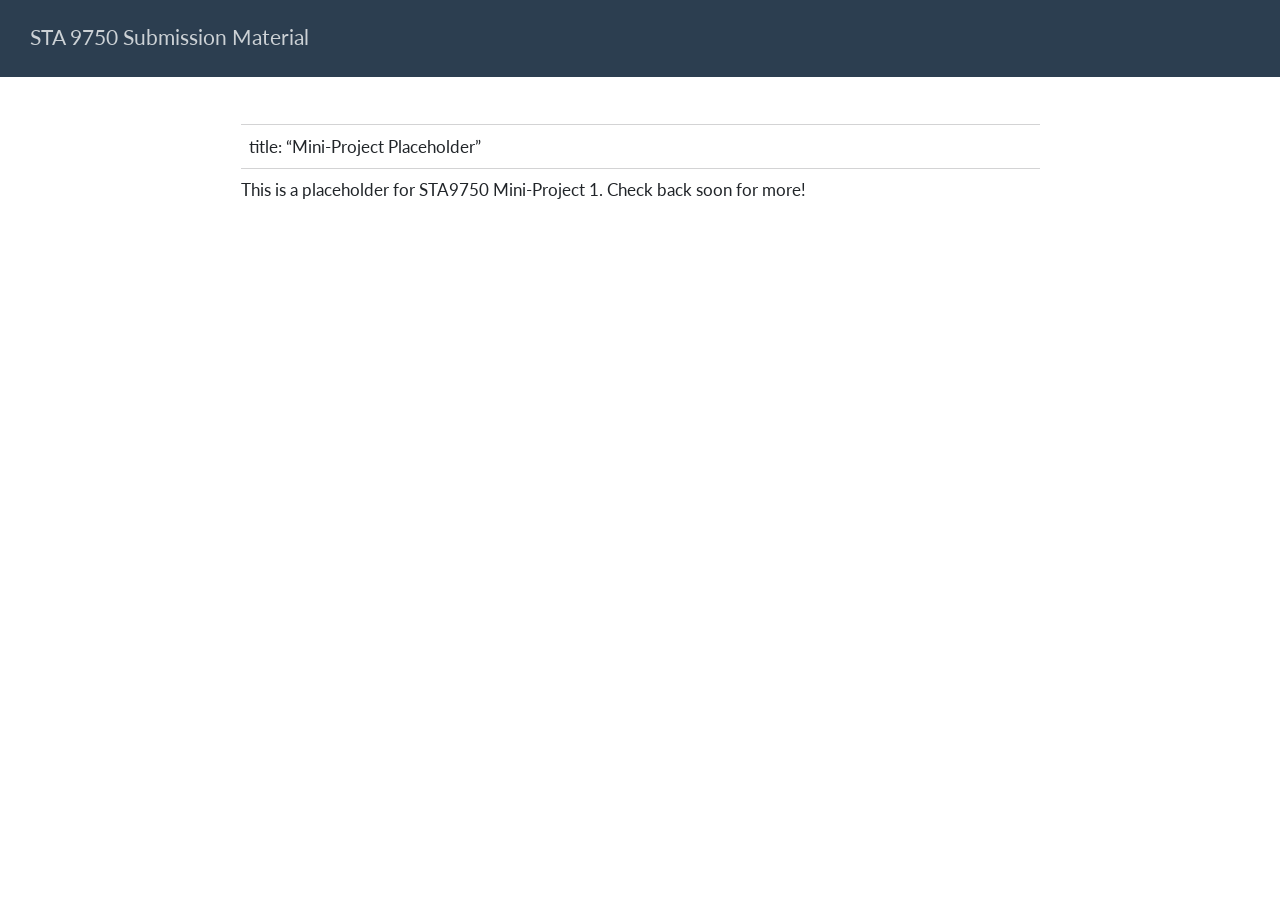
==== docs/mp01.html @ 53740813 "pages" ====
<!DOCTYPE html>
<html xmlns="http://www.w3.org/1999/xhtml" lang="en" xml:lang="en"><head>

<meta charset="utf-8">
<meta name="generator" content="quarto-1.10.18">

<meta name="viewport" content="width=device-width, initial-scale=1.0, user-scalable=yes">


<title>mp01 – STA 9750 Submission Material</title>
<style>
/* Default styles provided by pandoc.
** See https://pandoc.org/MANUAL.html#variables-for-html for config info.
*/
span.smallcaps{font-variant: small-caps;}
div.columns{display: flex; gap: 1.5em;}
div.column{flex: auto;}
@media screen {
div.columns{gap: min(4vw, 1.5em);}
div.column{overflow-x: auto;}
}
div.hanging-indent{margin-left: 1.5em; text-indent: -1.5em;}
ul.task-list{list-style: none;}
ul.task-list li input[type="checkbox"] {
  width: 0.8em;
  margin: 0 0.8em 0.2em -1em; /* quarto-specific, see https://github.com/quarto-dev/quarto-cli/issues/4556 */ 
  vertical-align: middle;
}
</style>


<script src="site_libs/quarto-nav/quarto-nav.js"></script>
<script src="site_libs/quarto-nav/headroom.min.js"></script>
<script src="site_libs/clipboard/clipboard.min.js"></script>
<script src="site_libs/quarto-search/autocomplete.umd.js"></script>
<script src="site_libs/quarto-search/fuse.min.js"></script>
<script src="site_libs/quarto-search/quarto-search.js"></script>
<meta name="quarto:offset" content="./">
<script src="site_libs/quarto-html/quarto.js" type="module"></script>
<script src="site_libs/quarto-html/tabsets/tabsets.js" type="module"></script>
<script src="site_libs/quarto-html/popper.min.js"></script>
<script src="site_libs/quarto-html/tippy.umd.min.js"></script>
<script src="site_libs/quarto-html/anchor.min.js"></script>
<link href="site_libs/quarto-html/tippy.css" rel="stylesheet">
<link href="site_libs/quarto-html/quarto-syntax-highlighting-64a204ab8560d761af7679ceaba22944.css" rel="stylesheet" id="quarto-text-highlighting-styles">
<script src="site_libs/bootstrap/bootstrap.min.js"></script>
<link href="site_libs/bootstrap/bootstrap-icons.css" rel="stylesheet">
<link href="site_libs/bootstrap/bootstrap-27b9f889d6e109d015426ac4f274b7e7.min.css" rel="stylesheet" append-hash="true" id="quarto-bootstrap" data-mode="light">
<script id="quarto-search-options" type="application/json">{
  "location": "navbar",
  "copy-button": false,
  "collapse-after": 3,
  "panel-placement": "end",
  "type": "overlay",
  "limit": 50,
  "keyboard-shortcut": [
    "f",
    "/",
    "s"
  ],
  "show-item-context": false,
  "language": {
    "search-no-results-text": "No results",
    "search-matching-documents-text": "matching documents",
    "search-copy-link-title": "Copy link to search",
    "search-hide-matches-text": "Hide additional matches",
    "search-more-match-text": "more match in this document",
    "search-more-matches-text": "more matches in this document",
    "search-clear-button-title": "Clear",
    "search-text-placeholder": "",
    "search-detached-cancel-button-title": "Cancel",
    "search-submit-button-title": "Submit",
    "search-label": "Search"
  }
}</script>


</head>

<body class="nav-fixed fullcontent quarto-light">

<div id="quarto-search-results"></div>
  <header id="quarto-header" class="headroom fixed-top">
    <nav class="navbar navbar-expand-lg " data-bs-theme="dark">
      <div class="navbar-container container-fluid">
      <div class="navbar-brand-container mx-auto">
    <a class="navbar-brand" href="./index.html">
    <span class="navbar-title">STA 9750 Submission Material</span>
    </a>
  </div>
        <div class="quarto-navbar-tools tools-end">
</div>
      </div> <!-- /container-fluid -->
    </nav>
</header>
<!-- content -->
<div id="quarto-content" class="quarto-container page-columns page-rows-contents page-layout-article page-navbar">
<!-- sidebar -->
<!-- margin-sidebar -->
    
<!-- main -->
<main class="content" id="quarto-document-content"><header id="title-block-header" class="quarto-title-block"></header>




<table class="caption-top table">
<tbody>
<tr class="odd">
<td>title: “Mini-Project Placeholder”</td>
</tr>
</tbody>
</table>
<p>This is a placeholder for STA9750 Mini-Project 1. Check back soon for more!</p>



</main> <!-- /main -->
<script id="quarto-html-after-body" type="application/javascript">
  window.document.addEventListener("DOMContentLoaded", function (event) {
    const icon = "";
    const anchorJS = new window.AnchorJS();
    anchorJS.options = {
      placement: 'right',
      icon: icon
    };
    anchorJS.add('.anchored');
    const isCodeAnnotation = (el) => {
      for (const clz of el.classList) {
        if (clz.startsWith('code-annotation-')) {                     
          return true;
        }
      }
      return false;
    }
    const onCopySuccess = function(e) {
      // button target
      const button = e.trigger;
      // don't keep focus
      button.blur();
      // flash "checked"
      button.classList.add('code-copy-button-checked');
      var currentTitle = button.getAttribute("title");
      button.setAttribute("title", "Copied!");
      let tooltip;
      if (window.bootstrap) {
        button.setAttribute("data-bs-toggle", "tooltip");
        button.setAttribute("data-bs-placement", "left");
        button.setAttribute("data-bs-title", "Copied!");
        tooltip = new bootstrap.Tooltip(button, 
          { trigger: "manual", 
            customClass: "code-copy-button-tooltip",
            offset: [0, -8]});
        tooltip.show();    
      }
      setTimeout(function() {
        if (tooltip) {
          tooltip.hide();
          button.removeAttribute("data-bs-title");
          button.removeAttribute("data-bs-toggle");
          button.removeAttribute("data-bs-placement");
        }
        button.setAttribute("title", currentTitle);
        button.classList.remove('code-copy-button-checked');
      }, 1000);
      // clear code selection
      e.clearSelection();
    }
    const getTextToCopy = function(trigger) {
      const outerScaffold = trigger.parentElement.cloneNode(true);
      const codeEl = outerScaffold.querySelector('code');
      for (const childEl of codeEl.children) {
        if (isCodeAnnotation(childEl)) {
          childEl.remove();
        }
      }
      return codeEl.innerText;
    }
    const clipboard = new window.ClipboardJS('.code-copy-button:not([data-in-quarto-modal])', {
      text: getTextToCopy
    });
    clipboard.on('success', onCopySuccess);
    if (window.document.getElementById('quarto-embedded-source-code-modal')) {
      const clipboardModal = new window.ClipboardJS('.code-copy-button[data-in-quarto-modal]', {
        text: getTextToCopy,
        container: window.document.getElementById('quarto-embedded-source-code-modal')
      });
      clipboardModal.on('success', onCopySuccess);
    }
      var localhostRegex = new RegExp(/^(?:http|https):\/\/localhost\:?[0-9]*\//);
      var mailtoRegex = new RegExp(/^mailto:/);
        var filterRegex = new RegExp("https:\/\/Yilmaznaim\.github\.io\/STA9750-2026-FALL\/");
      var isInternal = (href) => {
          return filterRegex.test(href) || localhostRegex.test(href) || mailtoRegex.test(href);
      }
      // Inspect non-navigation links and adorn them if external
     var links = window.document.querySelectorAll('a[href]:not(.nav-link):not(.navbar-brand):not(.toc-action):not(.sidebar-link):not(.sidebar-item-toggle):not(.pagination-link):not(.no-external):not([aria-hidden]):not(.dropdown-item):not(.quarto-navigation-tool):not(.about-link)');
      for (var i=0; i<links.length; i++) {
        const link = links[i];
        if (!isInternal(link.href)) {
          // undo the damage that might have been done by quarto-nav.js in the case of
          // links that we want to consider external
          if (link.dataset.originalHref !== undefined) {
            link.href = link.dataset.originalHref;
          }
        }
      }
    function tippyHover(el, contentFn, onTriggerFn, onUntriggerFn) {
      const config = {
        allowHTML: true,
        maxWidth: 500,
        delay: 100,
        arrow: false,
        appendTo: function(el) {
            return el.parentElement;
        },
        interactive: true,
        interactiveBorder: 10,
        theme: 'quarto',
        placement: 'bottom-start',
      };
      if (contentFn) {
        config.content = contentFn;
      }
      if (onTriggerFn) {
        config.onTrigger = onTriggerFn;
      }
      if (onUntriggerFn) {
        config.onUntrigger = onUntriggerFn;
      }
      window.tippy(el, config); 
    }
    const noterefs = window.document.querySelectorAll('a[role="doc-noteref"]');
    for (var i=0; i<noterefs.length; i++) {
      const ref = noterefs[i];
      tippyHover(ref, function() {
        // use id or data attribute instead here
        let href = ref.getAttribute('data-footnote-href') || ref.getAttribute('href');
        try { href = new URL(href).hash; } catch {}
        const id = href.replace(/^#\/?/, "");
        const note = window.document.getElementById(id);
        if (note) {
          return note.innerHTML;
        } else {
          return "";
        }
      });
    }
    const xrefs = window.document.querySelectorAll('a.quarto-xref');
    const processXRef = (id, note) => {
      // Strip column container classes
      const stripColumnClz = (el) => {
        el.classList.remove("page-full", "page-columns");
        if (el.children) {
          for (const child of el.children) {
            stripColumnClz(child);
          }
        }
      }
      stripColumnClz(note)
      if (id === null || id.startsWith('sec-')) {
        // Special case sections, only their first couple elements
        const container = document.createElement("div");
        if (note.children && note.children.length > 2) {
          container.appendChild(note.children[0].cloneNode(true));
          for (let i = 1; i < note.children.length; i++) {
            const child = note.children[i];
            if (child.tagName === "P" && child.innerText === "") {
              continue;
            } else {
              container.appendChild(child.cloneNode(true));
              break;
            }
          }
          if (window.Quarto?.typesetMath) {
            window.Quarto.typesetMath(container);
          }
          return container.innerHTML
        } else {
          if (window.Quarto?.typesetMath) {
            window.Quarto.typesetMath(note);
          }
          return note.innerHTML;
        }
      } else {
        // Remove any anchor links if they are present
        const anchorLink = note.querySelector('a.anchorjs-link');
        if (anchorLink) {
          anchorLink.remove();
        }
        if (window.Quarto?.typesetMath) {
          window.Quarto.typesetMath(note);
        }
        if (note.classList.contains("callout")) {
          return note.outerHTML;
        } else {
          return note.innerHTML;
        }
      }
    }
    for (var i=0; i<xrefs.length; i++) {
      const xref = xrefs[i];
      tippyHover(xref, undefined, function(instance) {
        instance.disable();
        let url = xref.getAttribute('href');
        let hash = undefined; 
        if (url.startsWith('#')) {
          hash = url;
        } else {
          try { hash = new URL(url).hash; } catch {}
        }
        if (hash) {
          const id = hash.replace(/^#\/?/, "");
          const note = window.document.getElementById(id);
          if (note !== null) {
            try {
              const html = processXRef(id, note.cloneNode(true));
              instance.setContent(html);
            } finally {
              instance.enable();
              instance.show();
            }
          } else {
            // See if we can fetch this
            fetch(url.split('#')[0])
            .then(res => res.text())
            .then(html => {
              const parser = new DOMParser();
              const htmlDoc = parser.parseFromString(html, "text/html");
              const note = htmlDoc.getElementById(id);
              if (note !== null) {
                const html = processXRef(id, note);
                instance.setContent(html);
              } 
            }).finally(() => {
              instance.enable();
              instance.show();
            });
          }
        } else {
          // See if we can fetch a full url (with no hash to target)
          // This is a special case and we should probably do some content thinning / targeting
          fetch(url)
          .then(res => res.text())
          .then(html => {
            const parser = new DOMParser();
            const htmlDoc = parser.parseFromString(html, "text/html");
            const note = htmlDoc.querySelector('main.content');
            if (note !== null) {
              // This should only happen for chapter cross references
              // (since there is no id in the URL)
              // remove the first header
              if (note.children.length > 0 && note.children[0].tagName === "HEADER") {
                note.children[0].remove();
              }
              const html = processXRef(null, note);
              instance.setContent(html);
            } 
          }).finally(() => {
            instance.enable();
            instance.show();
          });
        }
      }, function(instance) {
      });
    }
        let selectedAnnoteEl;
        const selectorForAnnotation = ( cell, annotation) => {
          let cellAttr = 'data-code-cell="' + cell + '"';
          let lineAttr = 'data-code-annotation="' +  annotation + '"';
          const selector = 'span[' + cellAttr + '][' + lineAttr + ']';
          return selector;
        }
        const selectCodeLines = (annoteEl) => {
          const doc = window.document;
          const targetCell = annoteEl.getAttribute("data-target-cell");
          const targetAnnotation = annoteEl.getAttribute("data-target-annotation");
          const annoteSpan = window.document.querySelector(selectorForAnnotation(targetCell, targetAnnotation));
          const lines = annoteSpan.getAttribute("data-code-lines").split(",");
          const lineIds = lines.map((line) => {
            return targetCell + "-" + line;
          })
          let top = null;
          let height = null;
          let parent = null;
          if (lineIds.length > 0) {
              //compute the position of the single el (top and bottom and make a div)
              const el = window.document.getElementById(lineIds[0]);
              top = el.offsetTop;
              height = el.offsetHeight;
              parent = el.parentElement.parentElement;
            if (lineIds.length > 1) {
              const lastEl = window.document.getElementById(lineIds[lineIds.length - 1]);
              const bottom = lastEl.offsetTop + lastEl.offsetHeight;
              height = bottom - top;
            }
            if (top !== null && height !== null && parent !== null) {
              // cook up a div (if necessary) and position it 
              let div = window.document.getElementById("code-annotation-line-highlight");
              if (div === null) {
                div = window.document.createElement("div");
                div.setAttribute("id", "code-annotation-line-highlight");
                div.style.position = 'absolute';
                parent.appendChild(div);
              }
              div.style.top = top - 2 + "px";
              div.style.height = height + 4 + "px";
              div.style.left = 0;
              let gutterDiv = window.document.getElementById("code-annotation-line-highlight-gutter");
              if (gutterDiv === null) {
                gutterDiv = window.document.createElement("div");
                gutterDiv.setAttribute("id", "code-annotation-line-highlight-gutter");
                gutterDiv.style.position = 'absolute';
                const codeCell = window.document.getElementById(targetCell);
                const gutter = codeCell.querySelector('.code-annotation-gutter');
                gutter.appendChild(gutterDiv);
              }
              gutterDiv.style.top = top - 2 + "px";
              gutterDiv.style.height = height + 4 + "px";
            }
            selectedAnnoteEl = annoteEl;
          }
        };
        const unselectCodeLines = () => {
          const elementsIds = ["code-annotation-line-highlight", "code-annotation-line-highlight-gutter"];
          elementsIds.forEach((elId) => {
            const div = window.document.getElementById(elId);
            if (div) {
              div.remove();
            }
          });
          selectedAnnoteEl = undefined;
        };
          // Handle positioning of the toggle
      window.addEventListener(
        "resize",
        throttle(() => {
          elRect = undefined;
          if (selectedAnnoteEl) {
            selectCodeLines(selectedAnnoteEl);
          }
        }, 10)
      );
      function throttle(fn, ms) {
      let throttle = false;
      let timer;
        return (...args) => {
          if(!throttle) { // first call gets through
              fn.apply(this, args);
              throttle = true;
          } else { // all the others get throttled
              if(timer) clearTimeout(timer); // cancel #2
              timer = setTimeout(() => {
                fn.apply(this, args);
                timer = throttle = false;
              }, ms);
          }
        };
      }
        // Attach click handler to the DT
        const annoteDls = window.document.querySelectorAll('dt[data-target-cell]');
        for (const annoteDlNode of annoteDls) {
          annoteDlNode.addEventListener('click', (event) => {
            const clickedEl = event.target;
            if (clickedEl !== selectedAnnoteEl) {
              unselectCodeLines();
              const activeEl = window.document.querySelector('dt[data-target-cell].code-annotation-active');
              if (activeEl) {
                activeEl.classList.remove('code-annotation-active');
              }
              selectCodeLines(clickedEl);
              clickedEl.classList.add('code-annotation-active');
            } else {
              // Unselect the line
              unselectCodeLines();
              clickedEl.classList.remove('code-annotation-active');
            }
          });
        }
    const findCites = (el) => {
      const parentEl = el.parentElement;
      if (parentEl) {
        const cites = parentEl.dataset.cites;
        if (cites) {
          return {
            el,
            cites: cites.split(' ')
          };
        } else {
          return findCites(el.parentElement)
        }
      } else {
        return undefined;
      }
    };
    var bibliorefs = window.document.querySelectorAll('a[role="doc-biblioref"]');
    for (var i=0; i<bibliorefs.length; i++) {
      const ref = bibliorefs[i];
      const citeInfo = findCites(ref);
      if (citeInfo) {
        tippyHover(citeInfo.el, function() {
          var popup = window.document.createElement('div');
          citeInfo.cites.forEach(function(cite) {
            var citeDiv = window.document.createElement('div');
            citeDiv.classList.add('hanging-indent');
            citeDiv.classList.add('csl-entry');
            var biblioDiv = window.document.getElementById('ref-' + cite);
            if (biblioDiv) {
              citeDiv.innerHTML = biblioDiv.innerHTML;
            }
            popup.appendChild(citeDiv);
          });
          return popup.innerHTML;
        });
      }
    }
  });
  </script>
</div> <!-- /content -->




</body></html>
---- docs/site_libs/quarto-html/tippy.css ----
.tippy-box[data-animation=fade][data-state=hidden]{opacity:0}[data-tippy-root]{max-width:calc(100vw - 10px)}.tippy-box{position:relative;background-color:#333;color:#fff;border-radius:4px;font-size:14px;line-height:1.4;white-space:normal;outline:0;transition-property:transform,visibility,opacity}.tippy-box[data-placement^=top]>.tippy-arrow{bottom:0}.tippy-box[data-placement^=top]>.tippy-arrow:before{bottom:-7px;left:0;border-width:8px 8px 0;border-top-color:initial;transform-origin:center top}.tippy-box[data-placement^=bottom]>.tippy-arrow{top:0}.tippy-box[data-placement^=bottom]>.tippy-arrow:before{top:-7px;left:0;border-width:0 8px 8px;border-bottom-color:initial;transform-origin:center bottom}.tippy-box[data-placement^=left]>.tippy-arrow{right:0}.tippy-box[data-placement^=left]>.tippy-arrow:before{border-width:8px 0 8px 8px;border-left-color:initial;right:-7px;transform-origin:center left}.tippy-box[data-placement^=right]>.tippy-arrow{left:0}.tippy-box[data-placement^=right]>.tippy-arrow:before{left:-7px;border-width:8px 8px 8px 0;border-right-color:initial;transform-origin:center right}.tippy-box[data-inertia][data-state=visible]{transition-timing-function:cubic-bezier(.54,1.5,.38,1.11)}.tippy-arrow{width:16px;height:16px;color:#333}.tippy-arrow:before{content:"";position:absolute;border-color:transparent;border-style:solid}.tippy-content{position:relative;padding:5px 9px;z-index:1}
---- docs/site_libs/quarto-html/quarto-syntax-highlighting-64a204ab8560d761af7679ceaba22944.css ----
/* quarto syntax highlight colors */
:root {
  --quarto-hl-ot-color: #003B4F;
  --quarto-hl-at-color: #657422;
  --quarto-hl-ss-color: #20794D;
  --quarto-hl-an-color: #5E5E5E;
  --quarto-hl-fu-color: #4758AB;
  --quarto-hl-st-color: #20794D;
  --quarto-hl-cf-color: #003B4F;
  --quarto-hl-op-color: #5E5E5E;
  --quarto-hl-er-color: #AD0000;
  --quarto-hl-bn-color: #AD0000;
  --quarto-hl-al-color: #AD0000;
  --quarto-hl-va-color: #111111;
  --quarto-hl-bu-color: inherit;
  --quarto-hl-ex-color: inherit;
  --quarto-hl-pp-color: #AD0000;
  --quarto-hl-in-color: #5E5E5E;
  --quarto-hl-vs-color: #20794D;
  --quarto-hl-wa-color: #5E5E5E;
  --quarto-hl-do-color: #5E5E5E;
  --quarto-hl-im-color: #00769E;
  --quarto-hl-ch-color: #20794D;
  --quarto-hl-dt-color: #AD0000;
  --quarto-hl-fl-color: #AD0000;
  --quarto-hl-co-color: #5E5E5E;
  --quarto-hl-cv-color: #5E5E5E;
  --quarto-hl-cn-color: #8f5902;
  --quarto-hl-sc-color: #5E5E5E;
  --quarto-hl-dv-color: #AD0000;
  --quarto-hl-kw-color: #003B4F;
}

/* other quarto variables */
:root {
  --quarto-font-monospace: SFMono-Regular, Menlo, Monaco, Consolas, "Liberation Mono", "Courier New", monospace;
}

/* syntax highlight based on Pandoc's rules */
pre > code.sourceCode > span {
  color: #003B4F;
}

code.sourceCode > span {
  color: #003B4F;
}

div.sourceCode,
div.sourceCode pre.sourceCode {
  color: #003B4F;
}

/* Normal */
code span {
  color: #003B4F;
}

/* Alert */
code span.al {
  color: #AD0000;
  font-style: inherit;
}

/* Annotation */
code span.an {
  color: #5E5E5E;
  font-style: inherit;
}

/* Attribute */
code span.at {
  color: #657422;
  font-style: inherit;
}

/* BaseN */
code span.bn {
  color: #AD0000;
  font-style: inherit;
}

/* BuiltIn */
code span.bu {
  font-style: inherit;
}

/* ControlFlow */
code span.cf {
  color: #003B4F;
  font-weight: bold;
  font-style: inherit;
}

/* Char */
code span.ch {
  color: #20794D;
  font-style: inherit;
}

/* Constant */
code span.cn {
  color: #8f5902;
  font-style: inherit;
}

/* Comment */
code span.co {
  color: #5E5E5E;
  font-style: inherit;
}

/* CommentVar */
code span.cv {
  color: #5E5E5E;
  font-style: italic;
}

/* Documentation */
code span.do {
  color: #5E5E5E;
  font-style: italic;
}

/* DataType */
code span.dt {
  color: #AD0000;
  font-style: inherit;
}

/* DecVal */
code span.dv {
  color: #AD0000;
  font-style: inherit;
}

/* Error */
code span.er {
  color: #AD0000;
  font-style: inherit;
}

/* Extension */
code span.ex {
  font-style: inherit;
}

/* Float */
code span.fl {
  color: #AD0000;
  font-style: inherit;
}

/* Function */
code span.fu {
  color: #4758AB;
  font-style: inherit;
}

/* Import */
code span.im {
  color: #00769E;
  font-style: inherit;
}

/* Information */
code span.in {
  color: #5E5E5E;
  font-style: inherit;
}

/* Keyword */
code span.kw {
  color: #003B4F;
  font-weight: bold;
  font-style: inherit;
}

/* Operator */
code span.op {
  color: #5E5E5E;
  font-style: inherit;
}

/* Other */
code span.ot {
  color: #003B4F;
  font-style: inherit;
}

/* Preprocessor */
code span.pp {
  color: #AD0000;
  font-style: inherit;
}

/* SpecialChar */
code span.sc {
  color: #5E5E5E;
  font-style: inherit;
}

/* SpecialString */
code span.ss {
  color: #20794D;
  font-style: inherit;
}

/* String */
code span.st {
  color: #20794D;
  font-style: inherit;
}

/* Variable */
code span.va {
  color: #111111;
  font-style: inherit;
}

/* VerbatimString */
code span.vs {
  color: #20794D;
  font-style: inherit;
}

/* Warning */
code span.wa {
  color: #5E5E5E;
  font-style: italic;
}

.prevent-inlining {
  content: "</";
}

/*# sourceMappingURL=9d8d5bb603a83b8298b89080a598c93b.css.map */
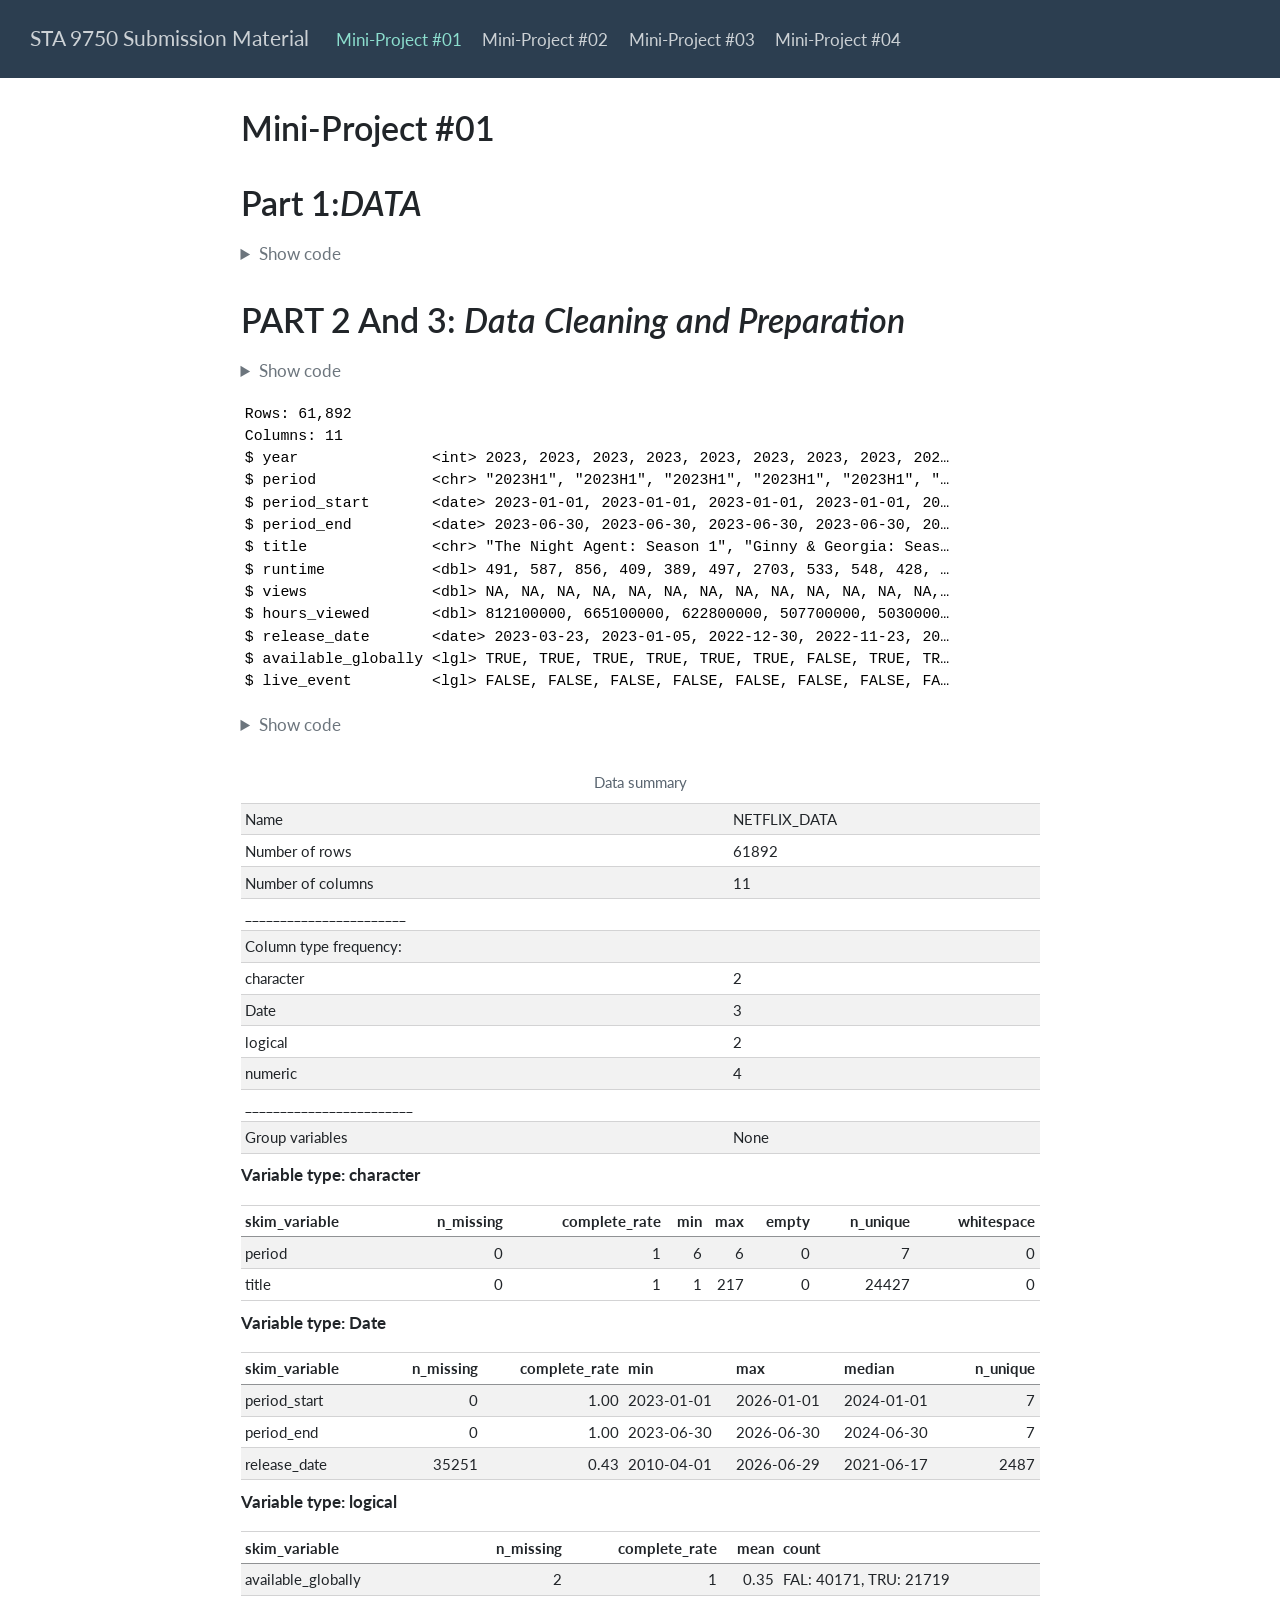
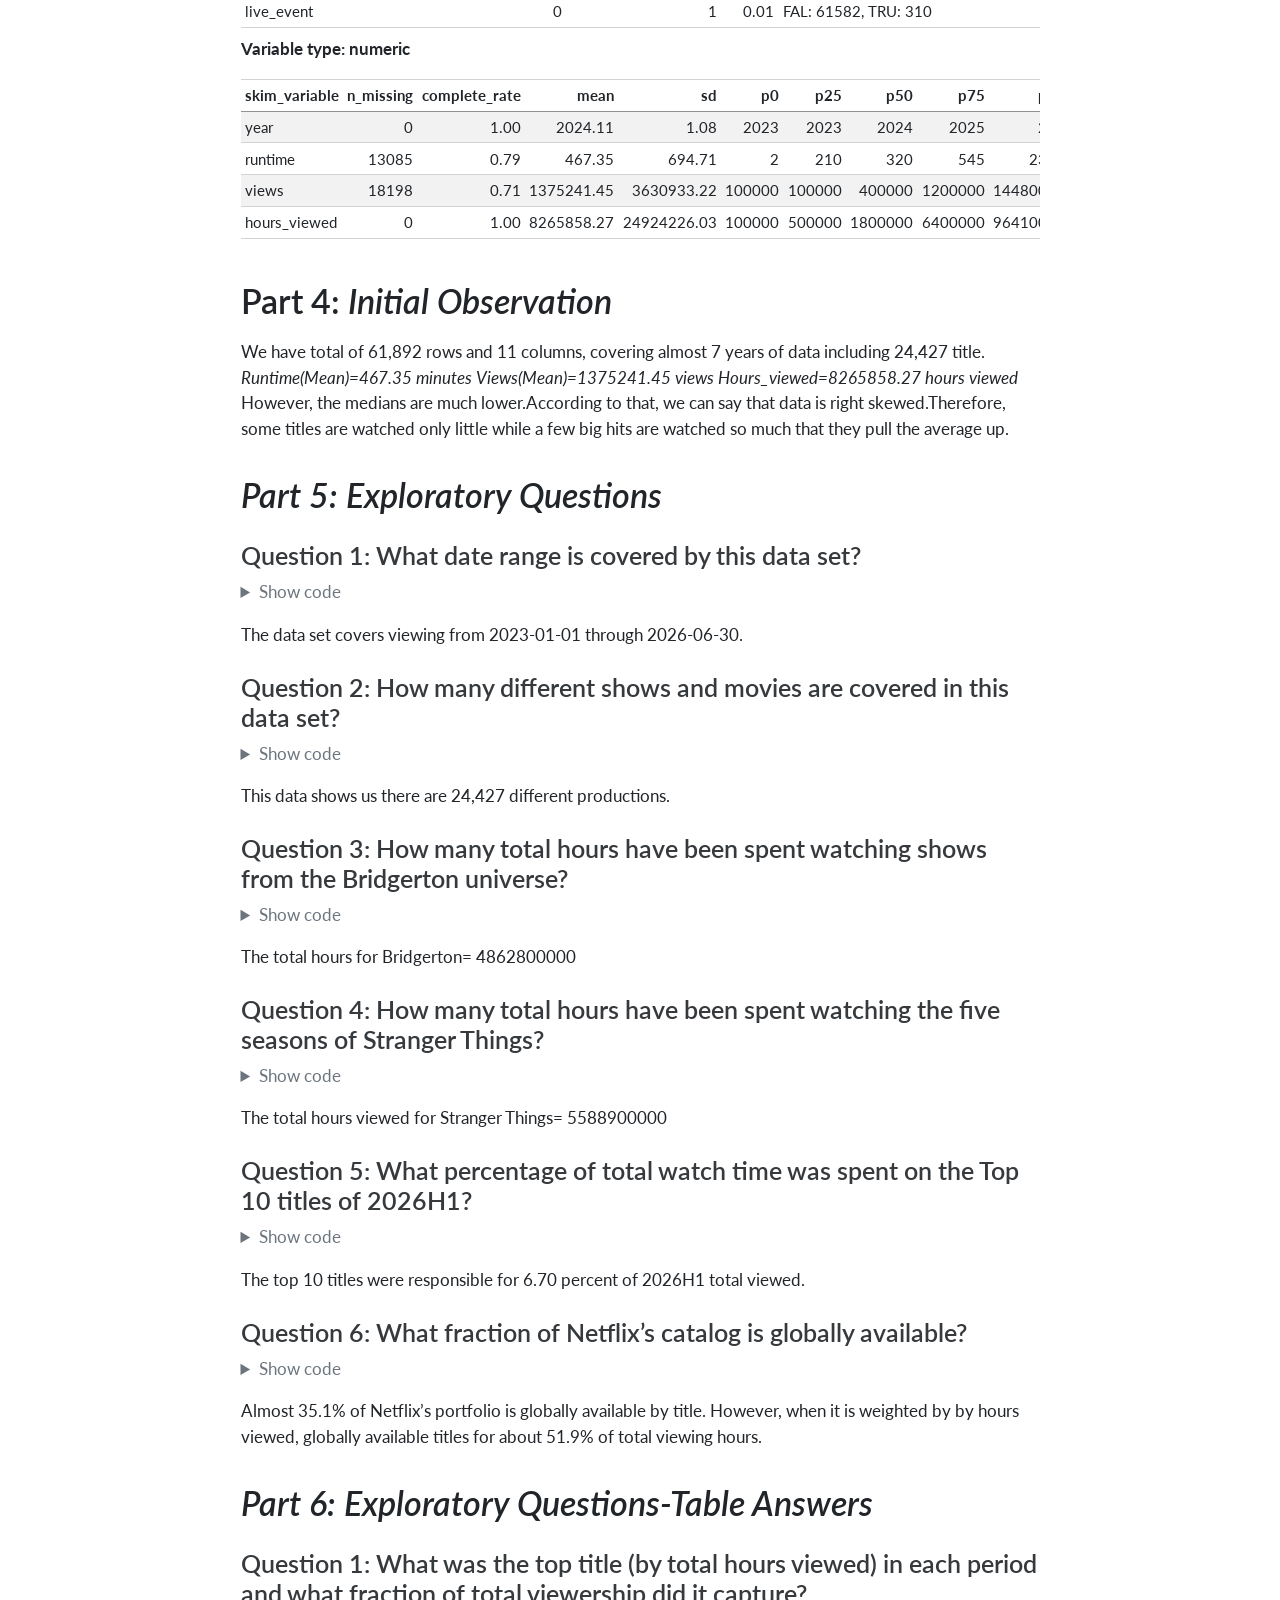
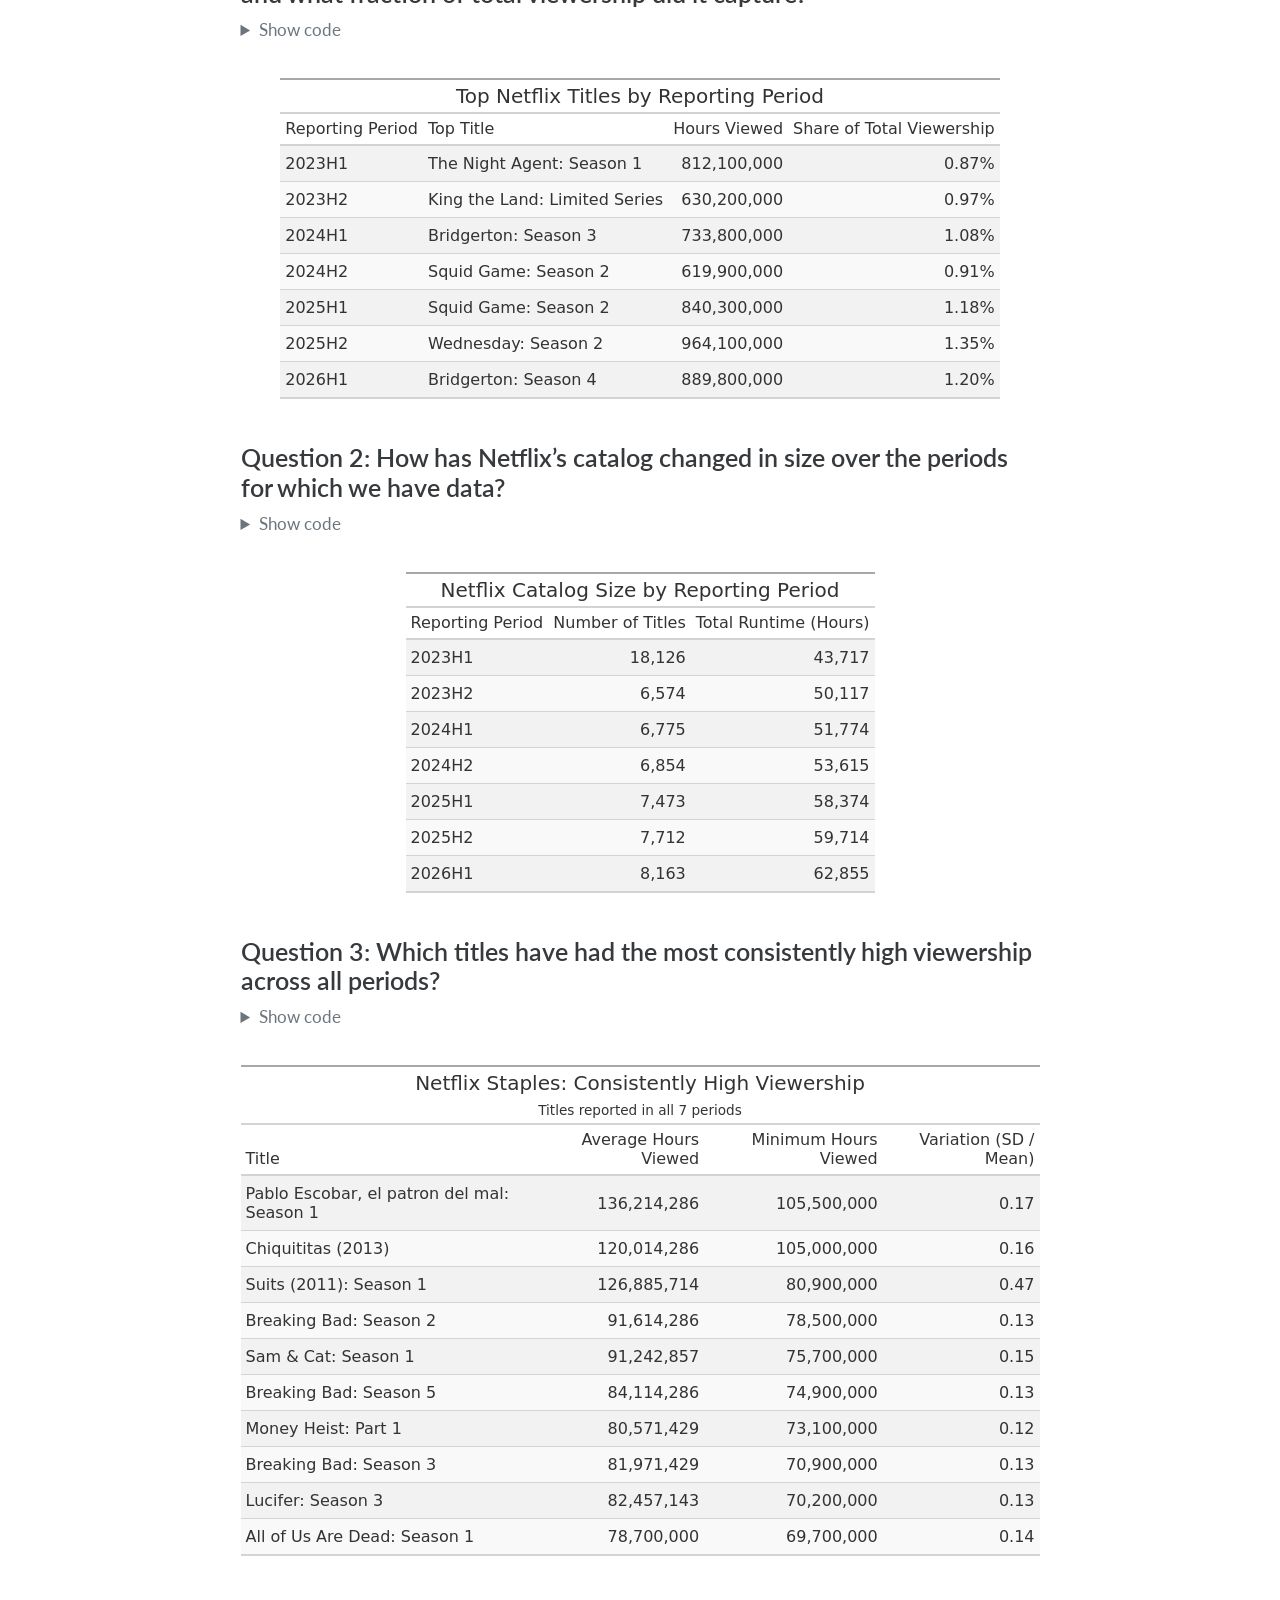
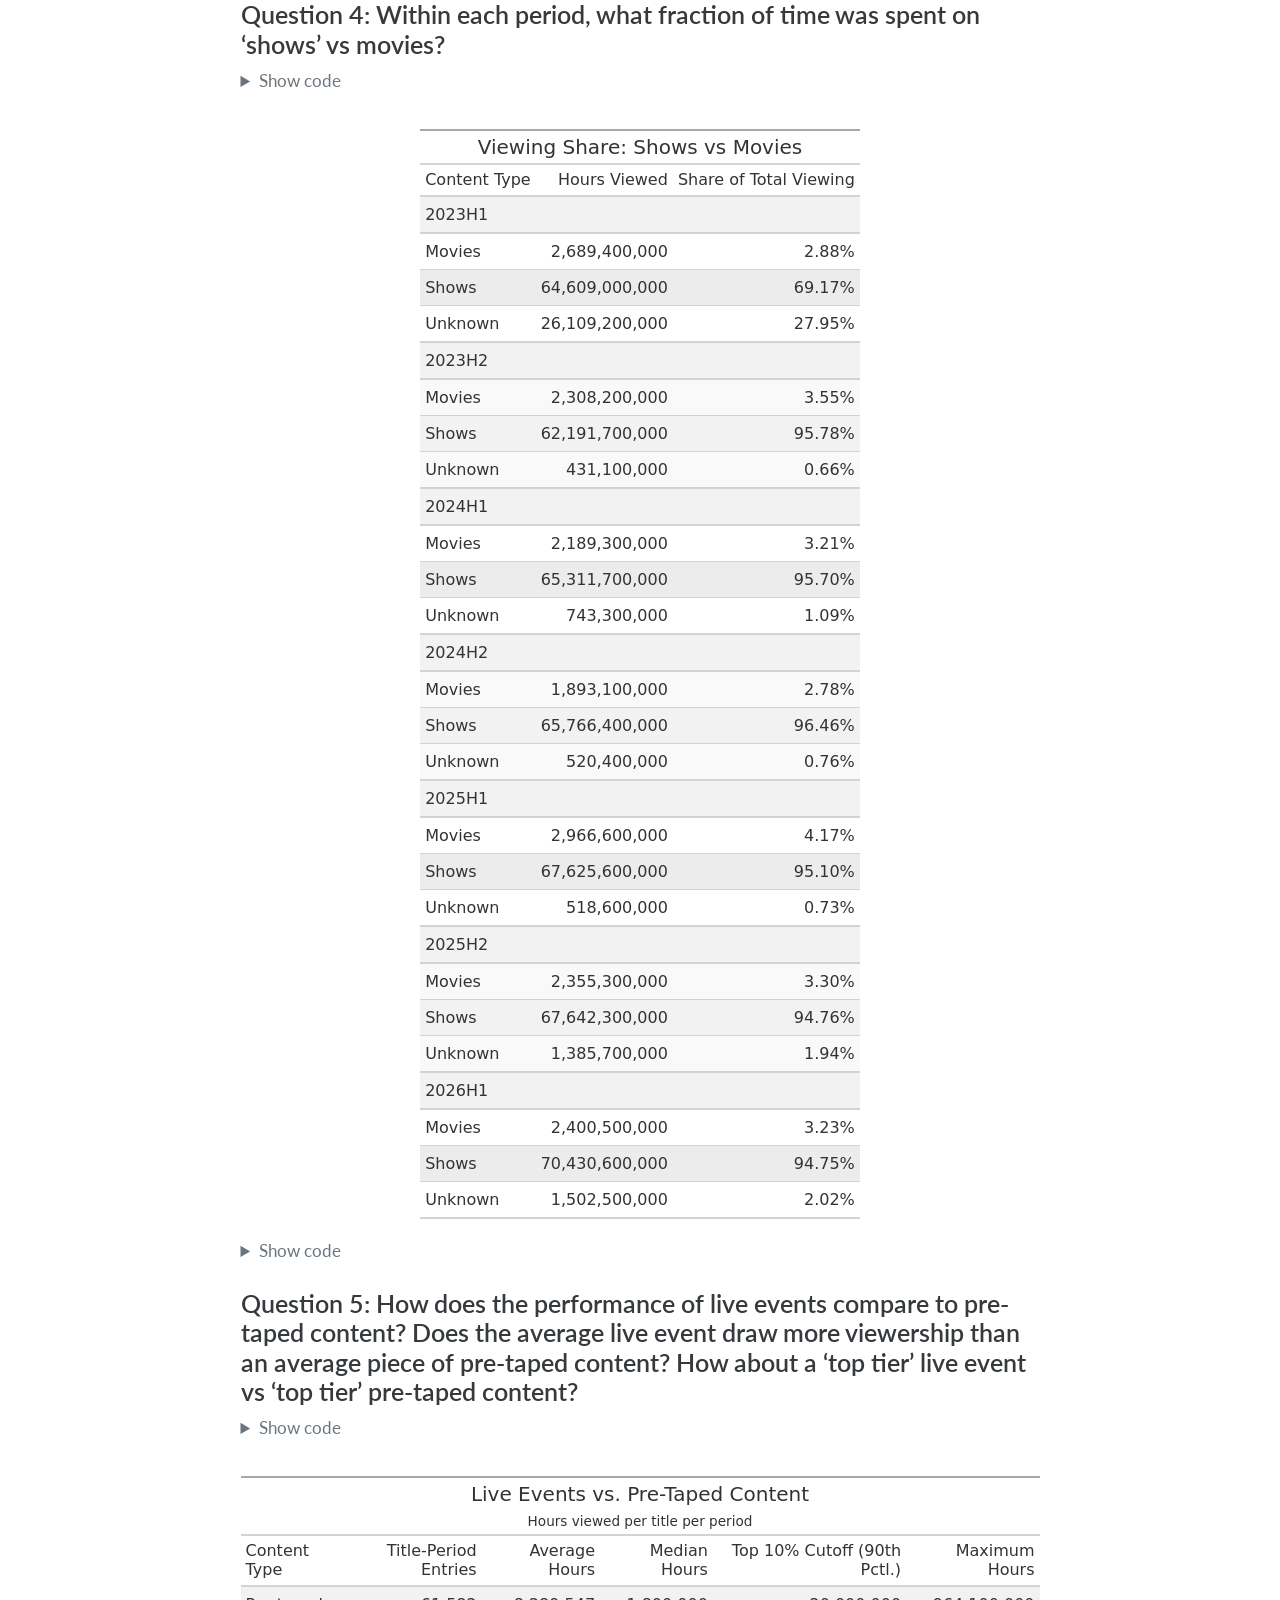
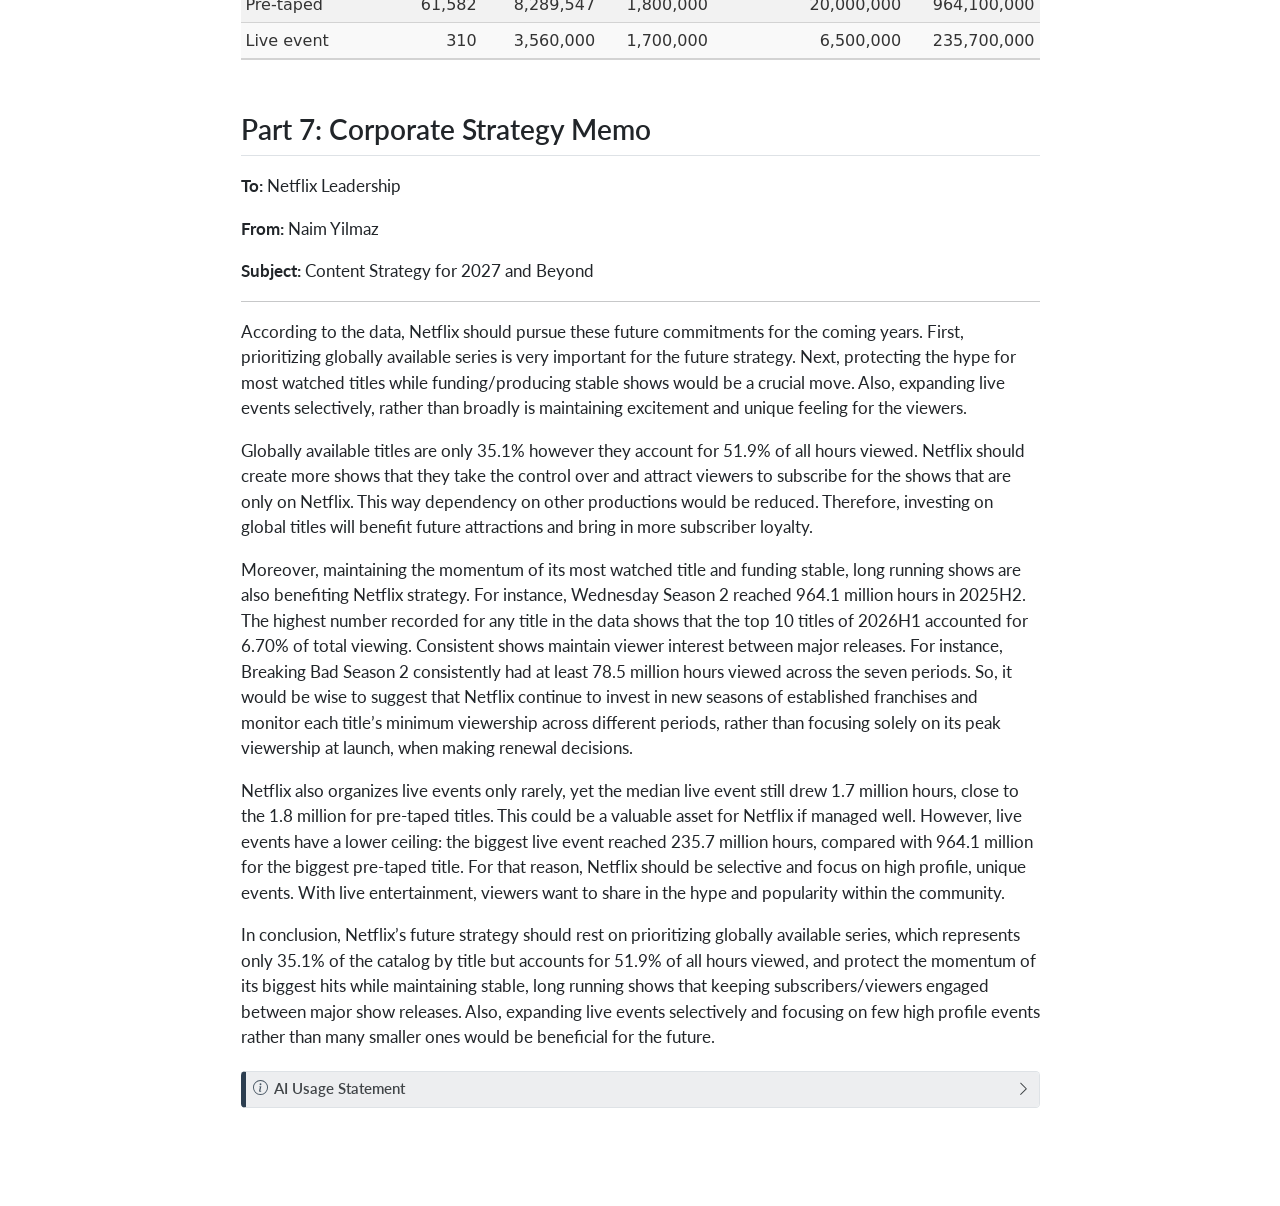
==== commit 091ff180: "final" ====
--- a/docs/mp01.html
+++ b/docs/mp01.html
@@ -7,7 +7,7 @@
 <meta name="viewport" content="width=device-width, initial-scale=1.0, user-scalable=yes">
 
 
-<title>mp01 – STA 9750 Submission Material</title>
+<title>Mini-Project #01 – STA 9750 Submission Material</title>
 <style>
 /* Default styles provided by pandoc.
 ** See https://pandoc.org/MANUAL.html#variables-for-html for config info.
@@ -25,6 +25,41 @@
   width: 0.8em;
   margin: 0 0.8em 0.2em -1em; /* quarto-specific, see https://github.com/quarto-dev/quarto-cli/issues/4556 */ 
   vertical-align: middle;
+}
+/* CSS for syntax highlighting */
+html { -webkit-text-size-adjust: 100%; }
+pre > code.sourceCode { white-space: pre; position: relative; }
+pre > code.sourceCode > span { display: inline-block; line-height: 1.25; }
+pre > code.sourceCode > span:empty { height: 1.2em; }
+.sourceCode { overflow: visible; }
+code.sourceCode > span { color: inherit; text-decoration: inherit; }
+div.sourceCode { margin: 1em 0; }
+pre.sourceCode { margin: 0; }
+@media screen {
+div.sourceCode { overflow: auto; }
+}
+@media print {
+pre > code.sourceCode { white-space: pre-wrap; }
+pre > code.sourceCode > span { text-indent: -5em; padding-left: 5em; }
+}
+pre.numberSource code
+  { counter-reset: source-line 0; }
+pre.numberSource code > span
+  { position: relative; left: -4em; counter-increment: source-line; }
+pre.numberSource code > span > a:first-child::before
+  { content: counter(source-line);
+    position: relative; left: -1em; text-align: right; vertical-align: baseline;
+    border: none; display: inline-block;
+    -webkit-touch-callout: none; -webkit-user-select: none;
+    -khtml-user-select: none; -moz-user-select: none;
+    -ms-user-select: none; user-select: none;
+    padding: 0 4px; width: 4em;
+  }
+pre.numberSource { margin-left: 3em;  padding-left: 4px; }
+div.sourceCode
+  {   }
+@media screen {
+pre > code.sourceCode > span > a:first-child::before { text-decoration: underline; }
 }
 </style>
 
@@ -88,7 +123,30 @@
     <span class="navbar-title">STA 9750 Submission Material</span>
     </a>
   </div>
-        <div class="quarto-navbar-tools tools-end">
+          <button class="navbar-toggler" type="button" data-bs-toggle="collapse" data-bs-target="#navbarCollapse" aria-controls="navbarCollapse" role="menu" aria-expanded="false" aria-label="Toggle navigation" onclick="if (window.quartoToggleHeadroom) { window.quartoToggleHeadroom(); }">
+  <span class="navbar-toggler-icon"></span>
+</button>
+          <div class="collapse navbar-collapse" id="navbarCollapse">
+            <ul class="navbar-nav navbar-nav-scroll me-auto">
+  <li class="nav-item">
+    <a class="nav-link active" href="./mp01.html" aria-current="page"> 
+<span class="menu-text">Mini-Project #01</span></a>
+  </li>  
+  <li class="nav-item">
+    <a class="nav-link" href="./mp02.html"> 
+<span class="menu-text">Mini-Project #02</span></a>
+  </li>  
+  <li class="nav-item">
+    <a class="nav-link" href="./mp03.html"> 
+<span class="menu-text">Mini-Project #03</span></a>
+  </li>  
+  <li class="nav-item">
+    <a class="nav-link" href="./mp04.html"> 
+<span class="menu-text">Mini-Project #04</span></a>
+  </li>  
+</ul>
+          </div> <!-- /navcollapse -->
+            <div class="quarto-navbar-tools">
 </div>
       </div> <!-- /container-fluid -->
     </nav>
@@ -99,21 +157,3364 @@
 <!-- margin-sidebar -->
     
 <!-- main -->
-<main class="content" id="quarto-document-content"><header id="title-block-header" class="quarto-title-block"></header>
-
-
-
-
-<table class="caption-top table">
+<main class="content" id="quarto-document-content">
+
+<header id="title-block-header" class="quarto-title-block default">
+<div class="quarto-title">
+<h1 class="title">Mini-Project #01</h1>
+</div>
+
+
+
+<div class="quarto-title-meta">
+
+    
+  
+    
+  </div>
+  
+
+
+</header>
+
+
+<section id="part-1data" class="level1">
+<h1>Part 1:<em>DATA</em></h1>
+<div class="cell">
+<details class="code-fold">
+<summary>Show code</summary>
+<div class="code-copy-outer-scaffold"><div class="sourceCode cell-code" id="cb1"><pre class="sourceCode r code-with-copy"><code class="sourceCode r"><span id="cb1-1"><a href="#cb1-1" aria-hidden="true" tabindex="-1"></a>load_netflix_data <span class="ot">&lt;-</span> <span class="cf">function</span>(){</span>
+<span id="cb1-2"><a href="#cb1-2" aria-hidden="true" tabindex="-1"></a>  </span>
+<span id="cb1-3"><a href="#cb1-3" aria-hidden="true" tabindex="-1"></a>  <span class="fu">library</span>(tidyverse)</span>
+<span id="cb1-4"><a href="#cb1-4" aria-hidden="true" tabindex="-1"></a>  <span class="fu">library</span>(rvest)</span>
+<span id="cb1-5"><a href="#cb1-5" aria-hidden="true" tabindex="-1"></a>  <span class="fu">library</span>(readxl)</span>
+<span id="cb1-6"><a href="#cb1-6" aria-hidden="true" tabindex="-1"></a>  <span class="fu">library</span>(fs)</span>
+<span id="cb1-7"><a href="#cb1-7" aria-hidden="true" tabindex="-1"></a>  </span>
+<span id="cb1-8"><a href="#cb1-8" aria-hidden="true" tabindex="-1"></a>  data_dir <span class="ot">&lt;-</span> <span class="fu">path</span>(<span class="st">"data"</span>, <span class="st">"mp01"</span>)</span>
+<span id="cb1-9"><a href="#cb1-9" aria-hidden="true" tabindex="-1"></a>    </span>
+<span id="cb1-10"><a href="#cb1-10" aria-hidden="true" tabindex="-1"></a>  <span class="cf">if</span>(<span class="sc">!</span><span class="fu">dir_exists</span>(data_dir)){</span>
+<span id="cb1-11"><a href="#cb1-11" aria-hidden="true" tabindex="-1"></a>    <span class="fu">dir_create</span>(data_dir, <span class="at">showWarnings=</span><span class="cn">FALSE</span>, <span class="at">recurse=</span><span class="cn">TRUE</span>)</span>
+<span id="cb1-12"><a href="#cb1-12" aria-hidden="true" tabindex="-1"></a>  }</span>
+<span id="cb1-13"><a href="#cb1-13" aria-hidden="true" tabindex="-1"></a>  </span>
+<span id="cb1-14"><a href="#cb1-14" aria-hidden="true" tabindex="-1"></a>  NETFLIX_URLS <span class="ot">&lt;-</span> <span class="fu">list</span>(</span>
+<span id="cb1-15"><a href="#cb1-15" aria-hidden="true" tabindex="-1"></a>    <span class="st">`</span><span class="at">2023H1</span><span class="st">`</span> <span class="ot">=</span> <span class="st">"https://about.netflix.com/news/what-we-watched-a-netflix-engagement-report"</span>,</span>
+<span id="cb1-16"><a href="#cb1-16" aria-hidden="true" tabindex="-1"></a>    <span class="st">`</span><span class="at">2023H2</span><span class="st">`</span> <span class="ot">=</span> <span class="st">"https://about.netflix.com/news/what-we-watched-the-second-half-of-2023"</span>,</span>
+<span id="cb1-17"><a href="#cb1-17" aria-hidden="true" tabindex="-1"></a>    <span class="st">`</span><span class="at">2024H1</span><span class="st">`</span> <span class="ot">=</span> <span class="st">"https://about.netflix.com/news/what-we-watched-the-first-half-of-2024"</span>,</span>
+<span id="cb1-18"><a href="#cb1-18" aria-hidden="true" tabindex="-1"></a>    <span class="st">`</span><span class="at">2024H2</span><span class="st">`</span> <span class="ot">=</span> <span class="st">"https://about.netflix.com/news/what-we-watched-the-second-half-of-2024"</span>,</span>
+<span id="cb1-19"><a href="#cb1-19" aria-hidden="true" tabindex="-1"></a>    <span class="st">`</span><span class="at">2025H1</span><span class="st">`</span> <span class="ot">=</span> <span class="st">"https://about.netflix.com/news/what-we-watched-the-first-half-of-2025"</span>,</span>
+<span id="cb1-20"><a href="#cb1-20" aria-hidden="true" tabindex="-1"></a>    <span class="st">`</span><span class="at">2025H2</span><span class="st">`</span> <span class="ot">=</span> <span class="st">"https://about.netflix.com/news/what-we-watched-the-second-half-of-2025"</span>,</span>
+<span id="cb1-21"><a href="#cb1-21" aria-hidden="true" tabindex="-1"></a>    <span class="st">`</span><span class="at">2026H1</span><span class="st">`</span> <span class="ot">=</span> <span class="st">"https://about.netflix.com/news/what-we-watched-the-first-half-of-2026"</span></span>
+<span id="cb1-22"><a href="#cb1-22" aria-hidden="true" tabindex="-1"></a>  )</span>
+<span id="cb1-23"><a href="#cb1-23" aria-hidden="true" tabindex="-1"></a>  </span>
+<span id="cb1-24"><a href="#cb1-24" aria-hidden="true" tabindex="-1"></a>  download_if_needed <span class="ot">&lt;-</span> <span class="cf">function</span>(url, local){</span>
+<span id="cb1-25"><a href="#cb1-25" aria-hidden="true" tabindex="-1"></a>    <span class="cf">if</span>(<span class="sc">!</span><span class="fu">file_exists</span>(local)){</span>
+<span id="cb1-26"><a href="#cb1-26" aria-hidden="true" tabindex="-1"></a>      <span class="fu">download.file</span>(url, local, <span class="at">quiet =</span> <span class="cn">TRUE</span>, <span class="at">mode =</span> <span class="st">"wb"</span>)</span>
+<span id="cb1-27"><a href="#cb1-27" aria-hidden="true" tabindex="-1"></a>    }</span>
+<span id="cb1-28"><a href="#cb1-28" aria-hidden="true" tabindex="-1"></a>    </span>
+<span id="cb1-29"><a href="#cb1-29" aria-hidden="true" tabindex="-1"></a>    <span class="fu">return</span>(local)</span>
+<span id="cb1-30"><a href="#cb1-30" aria-hidden="true" tabindex="-1"></a>  }</span>
+<span id="cb1-31"><a href="#cb1-31" aria-hidden="true" tabindex="-1"></a>    </span>
+<span id="cb1-32"><a href="#cb1-32" aria-hidden="true" tabindex="-1"></a>  NETFLIX_URLS <span class="sc">|&gt;</span> </span>
+<span id="cb1-33"><a href="#cb1-33" aria-hidden="true" tabindex="-1"></a>    <span class="fu">map</span>(read_html) <span class="sc">|&gt;</span> </span>
+<span id="cb1-34"><a href="#cb1-34" aria-hidden="true" tabindex="-1"></a>    <span class="fu">map</span>(html_element, <span class="at">xpath =</span> <span class="st">"//a[contains(@href, '.xlsx')]"</span>) <span class="sc">|&gt;</span> </span>
+<span id="cb1-35"><a href="#cb1-35" aria-hidden="true" tabindex="-1"></a>    <span class="fu">map_chr</span>(html_attr, <span class="st">"href"</span>) <span class="sc">|&gt;</span> </span>
+<span id="cb1-36"><a href="#cb1-36" aria-hidden="true" tabindex="-1"></a>    <span class="fu">enframe</span>(<span class="st">"period"</span>, <span class="st">"url"</span>) <span class="sc">|&gt;</span> </span>
+<span id="cb1-37"><a href="#cb1-37" aria-hidden="true" tabindex="-1"></a>   <span class="fu">mutate</span>(<span class="at">path =</span> <span class="fu">path</span>(data_dir, <span class="fu">paste0</span>(period, <span class="st">".xlsx"</span>)), </span>
+<span id="cb1-38"><a href="#cb1-38" aria-hidden="true" tabindex="-1"></a>          <span class="at">path =</span> <span class="fu">map2</span>(url, path, download_if_needed), </span>
+<span id="cb1-39"><a href="#cb1-39" aria-hidden="true" tabindex="-1"></a>          <span class="at">data =</span> <span class="fu">map</span>(path, read_excel, <span class="at">skip=</span><span class="dv">3</span>, <span class="at">na=</span><span class="st">"*"</span>), </span>
+<span id="cb1-40"><a href="#cb1-40" aria-hidden="true" tabindex="-1"></a>          <span class="at">data =</span> <span class="fu">map</span>(data, \(x) x <span class="sc">|&gt;</span> <span class="fu">mutate</span>(<span class="st">`</span><span class="at">Release Date</span><span class="st">`</span> <span class="ot">=</span> <span class="fu">as.Date</span>(<span class="st">`</span><span class="at">Release Date</span><span class="st">`</span>)))) <span class="sc">|&gt;</span></span>
+<span id="cb1-41"><a href="#cb1-41" aria-hidden="true" tabindex="-1"></a>    <span class="fu">unnest</span>(data) <span class="sc">|&gt;</span> </span>
+<span id="cb1-42"><a href="#cb1-42" aria-hidden="true" tabindex="-1"></a>    <span class="fu">select</span>(<span class="sc">-</span>url, <span class="sc">-</span>path) <span class="sc">|&gt;</span> </span>
+<span id="cb1-43"><a href="#cb1-43" aria-hidden="true" tabindex="-1"></a>    <span class="fu">mutate</span>(<span class="at">year=</span><span class="fu">str_sub</span>(period, <span class="dv">1</span>, <span class="dv">4</span>), </span>
+<span id="cb1-44"><a href="#cb1-44" aria-hidden="true" tabindex="-1"></a>           <span class="at">half=</span><span class="fu">str_sub</span>(period, <span class="at">start=</span><span class="dv">6</span>), </span>
+<span id="cb1-45"><a href="#cb1-45" aria-hidden="true" tabindex="-1"></a>           <span class="at">period_start =</span> <span class="fu">make_date</span>(year, <span class="fu">if_else</span>(half<span class="sc">==</span><span class="dv">1</span>, <span class="dv">1</span>, <span class="dv">7</span>), <span class="dv">1</span>), </span>
+<span id="cb1-46"><a href="#cb1-46" aria-hidden="true" tabindex="-1"></a>           <span class="at">period_end =</span> <span class="fu">make_date</span>(year, <span class="fu">if_else</span>(half<span class="sc">==</span><span class="dv">1</span>, <span class="dv">6</span>, <span class="dv">12</span>), <span class="fu">if_else</span>(half<span class="sc">==</span><span class="dv">1</span>, <span class="dv">30</span>, <span class="dv">31</span>))) <span class="sc">|&gt;</span> </span>
+<span id="cb1-47"><a href="#cb1-47" aria-hidden="true" tabindex="-1"></a>    <span class="fu">filter</span>(<span class="sc">!</span><span class="fu">is.na</span>(<span class="st">`</span><span class="at">Hours Viewed</span><span class="st">`</span>)) <span class="sc">|&gt;</span> </span>
+<span id="cb1-48"><a href="#cb1-48" aria-hidden="true" tabindex="-1"></a>    <span class="fu">mutate</span>(<span class="at">live_event =</span> <span class="sc">!</span><span class="fu">is.na</span>(Runtime) <span class="sc">&amp;</span> <span class="fu">str_detect</span>(Runtime, <span class="st">"</span><span class="sc">\\</span><span class="st">d+:</span><span class="sc">\\</span><span class="st">d+</span><span class="sc">\\</span><span class="st">*"</span>), </span>
+<span id="cb1-49"><a href="#cb1-49" aria-hidden="true" tabindex="-1"></a>           <span class="at">clean_time =</span> <span class="fu">str_remove</span>(Runtime, <span class="fu">fixed</span>(<span class="st">"*"</span>)),</span>
+<span id="cb1-50"><a href="#cb1-50" aria-hidden="true" tabindex="-1"></a>           <span class="at">Runtime =</span> <span class="dv">60</span> <span class="sc">*</span> <span class="fu">hour</span>(<span class="fu">hm</span>(clean_time)) <span class="sc">+</span> <span class="fu">minute</span>(<span class="fu">hm</span>(clean_time))) <span class="sc">|&gt;</span></span>
+<span id="cb1-51"><a href="#cb1-51" aria-hidden="true" tabindex="-1"></a>    <span class="fu">select</span>(<span class="sc">-</span>clean_time) <span class="sc">|&gt;</span></span>
+<span id="cb1-52"><a href="#cb1-52" aria-hidden="true" tabindex="-1"></a>    <span class="fu">mutate</span>(<span class="at">Runtime =</span> <span class="fu">coalesce</span>(Runtime, <span class="fu">mean</span>(Runtime, <span class="at">na.rm=</span><span class="cn">TRUE</span>)), </span>
+<span id="cb1-53"><a href="#cb1-53" aria-hidden="true" tabindex="-1"></a>           <span class="at">.by=</span>Title, </span>
+<span id="cb1-54"><a href="#cb1-54" aria-hidden="true" tabindex="-1"></a>           <span class="at">Title =</span> stringi<span class="sc">::</span><span class="fu">stri_trans_general</span>(Title, <span class="st">"Latin-ASCII"</span>),</span>
+<span id="cb1-55"><a href="#cb1-55" aria-hidden="true" tabindex="-1"></a>           <span class="at">Title =</span> <span class="fu">str_remove</span>(Title, <span class="st">" // .*"</span>), </span>
+<span id="cb1-56"><a href="#cb1-56" aria-hidden="true" tabindex="-1"></a>           <span class="at">Title =</span> <span class="fu">str_remove</span>(Title, <span class="st">"[^[:ascii:]].*"</span>), </span>
+<span id="cb1-57"><a href="#cb1-57" aria-hidden="true" tabindex="-1"></a>           <span class="at">Title =</span> <span class="fu">str_trim</span>(Title)) <span class="sc">|&gt;</span></span>
+<span id="cb1-58"><a href="#cb1-58" aria-hidden="true" tabindex="-1"></a>    <span class="fu">filter_out</span>(Title <span class="sc">==</span> <span class="st">""</span>) <span class="sc">|&gt;</span></span>
+<span id="cb1-59"><a href="#cb1-59" aria-hidden="true" tabindex="-1"></a>    <span class="fu">select</span>(year, </span>
+<span id="cb1-60"><a href="#cb1-60" aria-hidden="true" tabindex="-1"></a>           period, </span>
+<span id="cb1-61"><a href="#cb1-61" aria-hidden="true" tabindex="-1"></a>           period_start, </span>
+<span id="cb1-62"><a href="#cb1-62" aria-hidden="true" tabindex="-1"></a>           period_end, </span>
+<span id="cb1-63"><a href="#cb1-63" aria-hidden="true" tabindex="-1"></a>           Title, </span>
+<span id="cb1-64"><a href="#cb1-64" aria-hidden="true" tabindex="-1"></a>           <span class="sc">-</span>half, </span>
+<span id="cb1-65"><a href="#cb1-65" aria-hidden="true" tabindex="-1"></a>           Runtime, </span>
+<span id="cb1-66"><a href="#cb1-66" aria-hidden="true" tabindex="-1"></a>           Views, </span>
+<span id="cb1-67"><a href="#cb1-67" aria-hidden="true" tabindex="-1"></a>           <span class="st">`</span><span class="at">Hours Viewed</span><span class="st">`</span>, </span>
+<span id="cb1-68"><a href="#cb1-68" aria-hidden="true" tabindex="-1"></a>           <span class="st">`</span><span class="at">Release Date</span><span class="st">`</span>,</span>
+<span id="cb1-69"><a href="#cb1-69" aria-hidden="true" tabindex="-1"></a>           <span class="st">`</span><span class="at">Available Globally?</span><span class="st">`</span>, </span>
+<span id="cb1-70"><a href="#cb1-70" aria-hidden="true" tabindex="-1"></a>           live_event)</span>
+<span id="cb1-71"><a href="#cb1-71" aria-hidden="true" tabindex="-1"></a>}</span>
+<span id="cb1-72"><a href="#cb1-72" aria-hidden="true" tabindex="-1"></a></span>
+<span id="cb1-73"><a href="#cb1-73" aria-hidden="true" tabindex="-1"></a>NETFLIX_DATA <span class="ot">&lt;-</span> <span class="fu">load_netflix_data</span>()</span></code></pre></div><button title="Copy to Clipboard" class="code-copy-button"><i class="bi"></i></button></div>
+</details>
+</div>
+</section>
+<section id="part-2-and-3-data-cleaning-and-preparation" class="level1">
+<h1>PART 2 And 3: <em>Data Cleaning and Preparation</em></h1>
+<div class="cell">
+<details class="code-fold">
+<summary>Show code</summary>
+<div class="code-copy-outer-scaffold"><div class="sourceCode cell-code" id="cb2"><pre class="sourceCode r code-with-copy"><code class="sourceCode r"><span id="cb2-1"><a href="#cb2-1" aria-hidden="true" tabindex="-1"></a>NETFLIX_DATA <span class="ot">&lt;-</span> NETFLIX_DATA <span class="sc">|&gt;</span></span>
+<span id="cb2-2"><a href="#cb2-2" aria-hidden="true" tabindex="-1"></a>  <span class="fu">rename</span>(</span>
+<span id="cb2-3"><a href="#cb2-3" aria-hidden="true" tabindex="-1"></a>    <span class="at">title              =</span> Title,</span>
+<span id="cb2-4"><a href="#cb2-4" aria-hidden="true" tabindex="-1"></a>    <span class="at">runtime            =</span> Runtime,</span>
+<span id="cb2-5"><a href="#cb2-5" aria-hidden="true" tabindex="-1"></a>    <span class="at">hours_viewed       =</span> <span class="st">`</span><span class="at">Hours Viewed</span><span class="st">`</span>,</span>
+<span id="cb2-6"><a href="#cb2-6" aria-hidden="true" tabindex="-1"></a>    <span class="at">views              =</span> Views,</span>
+<span id="cb2-7"><a href="#cb2-7" aria-hidden="true" tabindex="-1"></a>    <span class="at">release_date       =</span> <span class="st">`</span><span class="at">Release Date</span><span class="st">`</span>,</span>
+<span id="cb2-8"><a href="#cb2-8" aria-hidden="true" tabindex="-1"></a>    <span class="at">available_globally =</span> <span class="st">`</span><span class="at">Available Globally?</span><span class="st">`</span></span>
+<span id="cb2-9"><a href="#cb2-9" aria-hidden="true" tabindex="-1"></a>  ) <span class="sc">|&gt;</span></span>
+<span id="cb2-10"><a href="#cb2-10" aria-hidden="true" tabindex="-1"></a>  <span class="fu">mutate</span>(</span>
+<span id="cb2-11"><a href="#cb2-11" aria-hidden="true" tabindex="-1"></a>    <span class="at">year               =</span> <span class="fu">as.integer</span>(year),</span>
+<span id="cb2-12"><a href="#cb2-12" aria-hidden="true" tabindex="-1"></a>    <span class="at">available_globally =</span> available_globally <span class="sc">==</span> <span class="st">"Yes"</span></span>
+<span id="cb2-13"><a href="#cb2-13" aria-hidden="true" tabindex="-1"></a>  )</span>
+<span id="cb2-14"><a href="#cb2-14" aria-hidden="true" tabindex="-1"></a></span>
+<span id="cb2-15"><a href="#cb2-15" aria-hidden="true" tabindex="-1"></a><span class="fu">glimpse</span>(NETFLIX_DATA)</span></code></pre></div><button title="Copy to Clipboard" class="code-copy-button"><i class="bi"></i></button></div>
+</details>
+<div class="cell-output cell-output-stdout">
+<pre><code>Rows: 61,892
+Columns: 11
+$ year               &lt;int&gt; 2023, 2023, 2023, 2023, 2023, 2023, 2023, 2023, 202…
+$ period             &lt;chr&gt; "2023H1", "2023H1", "2023H1", "2023H1", "2023H1", "…
+$ period_start       &lt;date&gt; 2023-01-01, 2023-01-01, 2023-01-01, 2023-01-01, 20…
+$ period_end         &lt;date&gt; 2023-06-30, 2023-06-30, 2023-06-30, 2023-06-30, 20…
+$ title              &lt;chr&gt; "The Night Agent: Season 1", "Ginny &amp; Georgia: Seas…
+$ runtime            &lt;dbl&gt; 491, 587, 856, 409, 389, 497, 2703, 533, 548, 428, …
+$ views              &lt;dbl&gt; NA, NA, NA, NA, NA, NA, NA, NA, NA, NA, NA, NA, NA,…
+$ hours_viewed       &lt;dbl&gt; 812100000, 665100000, 622800000, 507700000, 5030000…
+$ release_date       &lt;date&gt; 2023-03-23, 2023-01-05, 2022-12-30, 2022-11-23, 20…
+$ available_globally &lt;lgl&gt; TRUE, TRUE, TRUE, TRUE, TRUE, TRUE, FALSE, TRUE, TR…
+$ live_event         &lt;lgl&gt; FALSE, FALSE, FALSE, FALSE, FALSE, FALSE, FALSE, FA…</code></pre>
+</div>
+<details class="code-fold">
+<summary>Show code</summary>
+<div class="code-copy-outer-scaffold"><div class="sourceCode cell-code" id="cb4"><pre class="sourceCode r code-with-copy"><code class="sourceCode r"><span id="cb4-1"><a href="#cb4-1" aria-hidden="true" tabindex="-1"></a><span class="fu">library</span>(skimr)</span>
+<span id="cb4-2"><a href="#cb4-2" aria-hidden="true" tabindex="-1"></a></span>
+<span id="cb4-3"><a href="#cb4-3" aria-hidden="true" tabindex="-1"></a><span class="fu">skim</span>(NETFLIX_DATA)</span></code></pre></div><button title="Copy to Clipboard" class="code-copy-button"><i class="bi"></i></button></div>
+</details>
+<div class="cell-output-display">
+<table class="caption-top table table-sm table-striped small">
+<caption>Data summary</caption>
 <tbody>
 <tr class="odd">
-<td>title: “Mini-Project Placeholder”</td>
+<td style="text-align: left;">Name</td>
+<td style="text-align: left;">NETFLIX_DATA</td>
+</tr>
+<tr class="even">
+<td style="text-align: left;">Number of rows</td>
+<td style="text-align: left;">61892</td>
+</tr>
+<tr class="odd">
+<td style="text-align: left;">Number of columns</td>
+<td style="text-align: left;">11</td>
+</tr>
+<tr class="even">
+<td style="text-align: left;">_______________________</td>
+<td style="text-align: left;"></td>
+</tr>
+<tr class="odd">
+<td style="text-align: left;">Column type frequency:</td>
+<td style="text-align: left;"></td>
+</tr>
+<tr class="even">
+<td style="text-align: left;">character</td>
+<td style="text-align: left;">2</td>
+</tr>
+<tr class="odd">
+<td style="text-align: left;">Date</td>
+<td style="text-align: left;">3</td>
+</tr>
+<tr class="even">
+<td style="text-align: left;">logical</td>
+<td style="text-align: left;">2</td>
+</tr>
+<tr class="odd">
+<td style="text-align: left;">numeric</td>
+<td style="text-align: left;">4</td>
+</tr>
+<tr class="even">
+<td style="text-align: left;">________________________</td>
+<td style="text-align: left;"></td>
+</tr>
+<tr class="odd">
+<td style="text-align: left;">Group variables</td>
+<td style="text-align: left;">None</td>
 </tr>
 </tbody>
 </table>
-<p>This is a placeholder for STA9750 Mini-Project 1. Check back soon for more!</p>
-
-
+<p><strong>Variable type: character</strong></p>
+<table class="caption-top table table-sm table-striped small">
+<colgroup>
+<col style="width: 19%">
+<col style="width: 13%">
+<col style="width: 19%">
+<col style="width: 5%">
+<col style="width: 5%">
+<col style="width: 8%">
+<col style="width: 12%">
+<col style="width: 15%">
+</colgroup>
+<thead>
+<tr class="header">
+<th style="text-align: left;">skim_variable</th>
+<th style="text-align: right;">n_missing</th>
+<th style="text-align: right;">complete_rate</th>
+<th style="text-align: right;">min</th>
+<th style="text-align: right;">max</th>
+<th style="text-align: right;">empty</th>
+<th style="text-align: right;">n_unique</th>
+<th style="text-align: right;">whitespace</th>
+</tr>
+</thead>
+<tbody>
+<tr class="odd">
+<td style="text-align: left;">period</td>
+<td style="text-align: right;">0</td>
+<td style="text-align: right;">1</td>
+<td style="text-align: right;">6</td>
+<td style="text-align: right;">6</td>
+<td style="text-align: right;">0</td>
+<td style="text-align: right;">7</td>
+<td style="text-align: right;">0</td>
+</tr>
+<tr class="even">
+<td style="text-align: left;">title</td>
+<td style="text-align: right;">0</td>
+<td style="text-align: right;">1</td>
+<td style="text-align: right;">1</td>
+<td style="text-align: right;">217</td>
+<td style="text-align: right;">0</td>
+<td style="text-align: right;">24427</td>
+<td style="text-align: right;">0</td>
+</tr>
+</tbody>
+</table>
+<p><strong>Variable type: Date</strong></p>
+<table class="caption-top table table-sm table-striped small">
+<colgroup>
+<col style="width: 17%">
+<col style="width: 12%">
+<col style="width: 17%">
+<col style="width: 13%">
+<col style="width: 13%">
+<col style="width: 13%">
+<col style="width: 11%">
+</colgroup>
+<thead>
+<tr class="header">
+<th style="text-align: left;">skim_variable</th>
+<th style="text-align: right;">n_missing</th>
+<th style="text-align: right;">complete_rate</th>
+<th style="text-align: left;">min</th>
+<th style="text-align: left;">max</th>
+<th style="text-align: left;">median</th>
+<th style="text-align: right;">n_unique</th>
+</tr>
+</thead>
+<tbody>
+<tr class="odd">
+<td style="text-align: left;">period_start</td>
+<td style="text-align: right;">0</td>
+<td style="text-align: right;">1.00</td>
+<td style="text-align: left;">2023-01-01</td>
+<td style="text-align: left;">2026-01-01</td>
+<td style="text-align: left;">2024-01-01</td>
+<td style="text-align: right;">7</td>
+</tr>
+<tr class="even">
+<td style="text-align: left;">period_end</td>
+<td style="text-align: right;">0</td>
+<td style="text-align: right;">1.00</td>
+<td style="text-align: left;">2023-06-30</td>
+<td style="text-align: left;">2026-06-30</td>
+<td style="text-align: left;">2024-06-30</td>
+<td style="text-align: right;">7</td>
+</tr>
+<tr class="odd">
+<td style="text-align: left;">release_date</td>
+<td style="text-align: right;">35251</td>
+<td style="text-align: right;">0.43</td>
+<td style="text-align: left;">2010-04-01</td>
+<td style="text-align: left;">2026-06-29</td>
+<td style="text-align: left;">2021-06-17</td>
+<td style="text-align: right;">2487</td>
+</tr>
+</tbody>
+</table>
+<p><strong>Variable type: logical</strong></p>
+<table class="caption-top table table-sm table-striped small">
+<colgroup>
+<col style="width: 26%">
+<col style="width: 14%">
+<col style="width: 19%">
+<col style="width: 7%">
+<col style="width: 32%">
+</colgroup>
+<thead>
+<tr class="header">
+<th style="text-align: left;">skim_variable</th>
+<th style="text-align: right;">n_missing</th>
+<th style="text-align: right;">complete_rate</th>
+<th style="text-align: right;">mean</th>
+<th style="text-align: left;">count</th>
+</tr>
+</thead>
+<tbody>
+<tr class="odd">
+<td style="text-align: left;">available_globally</td>
+<td style="text-align: right;">2</td>
+<td style="text-align: right;">1</td>
+<td style="text-align: right;">0.35</td>
+<td style="text-align: left;">FAL: 40171, TRU: 21719</td>
+</tr>
+<tr class="even">
+<td style="text-align: left;">live_event</td>
+<td style="text-align: right;">0</td>
+<td style="text-align: right;">1</td>
+<td style="text-align: right;">0.01</td>
+<td style="text-align: left;">FAL: 61582, TRU: 310</td>
+</tr>
+</tbody>
+</table>
+<p><strong>Variable type: numeric</strong></p>
+<table class="caption-top table table-sm table-striped small">
+<colgroup>
+<col style="width: 13%">
+<col style="width: 9%">
+<col style="width: 13%">
+<col style="width: 10%">
+<col style="width: 11%">
+<col style="width: 6%">
+<col style="width: 6%">
+<col style="width: 7%">
+<col style="width: 7%">
+<col style="width: 9%">
+<col style="width: 5%">
+</colgroup>
+<thead>
+<tr class="header">
+<th style="text-align: left;">skim_variable</th>
+<th style="text-align: right;">n_missing</th>
+<th style="text-align: right;">complete_rate</th>
+<th style="text-align: right;">mean</th>
+<th style="text-align: right;">sd</th>
+<th style="text-align: right;">p0</th>
+<th style="text-align: right;">p25</th>
+<th style="text-align: right;">p50</th>
+<th style="text-align: right;">p75</th>
+<th style="text-align: right;">p100</th>
+<th style="text-align: left;">hist</th>
+</tr>
+</thead>
+<tbody>
+<tr class="odd">
+<td style="text-align: left;">year</td>
+<td style="text-align: right;">0</td>
+<td style="text-align: right;">1.00</td>
+<td style="text-align: right;">2024.11</td>
+<td style="text-align: right;">1.08</td>
+<td style="text-align: right;">2023</td>
+<td style="text-align: right;">2023</td>
+<td style="text-align: right;">2024</td>
+<td style="text-align: right;">2025</td>
+<td style="text-align: right;">2026</td>
+<td style="text-align: left;">▇▅▁▅▂</td>
+</tr>
+<tr class="even">
+<td style="text-align: left;">runtime</td>
+<td style="text-align: right;">13085</td>
+<td style="text-align: right;">0.79</td>
+<td style="text-align: right;">467.35</td>
+<td style="text-align: right;">694.71</td>
+<td style="text-align: right;">2</td>
+<td style="text-align: right;">210</td>
+<td style="text-align: right;">320</td>
+<td style="text-align: right;">545</td>
+<td style="text-align: right;">23853</td>
+<td style="text-align: left;">▇▁▁▁▁</td>
+</tr>
+<tr class="odd">
+<td style="text-align: left;">views</td>
+<td style="text-align: right;">18198</td>
+<td style="text-align: right;">0.71</td>
+<td style="text-align: right;">1375241.45</td>
+<td style="text-align: right;">3630933.22</td>
+<td style="text-align: right;">100000</td>
+<td style="text-align: right;">100000</td>
+<td style="text-align: right;">400000</td>
+<td style="text-align: right;">1200000</td>
+<td style="text-align: right;">144800000</td>
+<td style="text-align: left;">▇▁▁▁▁</td>
+</tr>
+<tr class="even">
+<td style="text-align: left;">hours_viewed</td>
+<td style="text-align: right;">0</td>
+<td style="text-align: right;">1.00</td>
+<td style="text-align: right;">8265858.27</td>
+<td style="text-align: right;">24924226.03</td>
+<td style="text-align: right;">100000</td>
+<td style="text-align: right;">500000</td>
+<td style="text-align: right;">1800000</td>
+<td style="text-align: right;">6400000</td>
+<td style="text-align: right;">964100000</td>
+<td style="text-align: left;">▇▁▁▁▁</td>
+</tr>
+</tbody>
+</table>
+</div>
+</div>
+</section>
+<section id="part-4-initial-observation" class="level1">
+<h1>Part 4: <em>Initial Observation</em></h1>
+<p>We have total of 61,892 rows and 11 columns, covering almost 7 years of data including 24,427 title. <em>Runtime(Mean)=467.35 minutes</em> <em>Views(Mean)=1375241.45 views</em> <em>Hours_viewed=8265858.27 hours viewed</em> However, the medians are much lower.According to that, we can say that data is right skewed.Therefore, some titles are watched only little while a few big hits are watched so much that they pull the average up.</p>
+</section>
+<section id="part-5-exploratory-questions" class="level1">
+<h1><em>Part 5: Exploratory Questions</em></h1>
+<section id="question-1-what-date-range-is-covered-by-this-data-set" class="level3">
+<h3 class="anchored" data-anchor-id="question-1-what-date-range-is-covered-by-this-data-set">Question 1: What date range is covered by this data set?</h3>
+<div class="cell">
+<details class="code-fold">
+<summary>Show code</summary>
+<div class="code-copy-outer-scaffold"><div class="sourceCode cell-code" id="cb5"><pre class="sourceCode r code-with-copy"><code class="sourceCode r"><span id="cb5-1"><a href="#cb5-1" aria-hidden="true" tabindex="-1"></a>date_range <span class="ot">&lt;-</span> NETFLIX_DATA <span class="sc">|&gt;</span></span>
+<span id="cb5-2"><a href="#cb5-2" aria-hidden="true" tabindex="-1"></a>  <span class="fu">summarize</span>(</span>
+<span id="cb5-3"><a href="#cb5-3" aria-hidden="true" tabindex="-1"></a>    <span class="at">start =</span> <span class="fu">min</span>(period_start),</span>
+<span id="cb5-4"><a href="#cb5-4" aria-hidden="true" tabindex="-1"></a>    <span class="at">end   =</span> <span class="fu">max</span>(period_end)</span>
+<span id="cb5-5"><a href="#cb5-5" aria-hidden="true" tabindex="-1"></a>  )</span></code></pre></div><button title="Copy to Clipboard" class="code-copy-button"><i class="bi"></i></button></div>
+</details>
+</div>
+<p>The data set covers viewing from 2023-01-01 through 2026-06-30.</p>
+</section>
+<section id="question-2-how-many-different-shows-and-movies-are-covered-in-this-data-set" class="level3">
+<h3 class="anchored" data-anchor-id="question-2-how-many-different-shows-and-movies-are-covered-in-this-data-set">Question 2: How many different shows and movies are covered in this data set?</h3>
+<div class="cell">
+<details class="code-fold">
+<summary>Show code</summary>
+<div class="code-copy-outer-scaffold"><div class="sourceCode cell-code" id="cb6"><pre class="sourceCode r code-with-copy"><code class="sourceCode r"><span id="cb6-1"><a href="#cb6-1" aria-hidden="true" tabindex="-1"></a>n_titles <span class="ot">&lt;-</span> NETFLIX_DATA <span class="sc">|&gt;</span></span>
+<span id="cb6-2"><a href="#cb6-2" aria-hidden="true" tabindex="-1"></a>  <span class="fu">summarize</span>(<span class="at">n =</span> <span class="fu">n_distinct</span>(title)) <span class="sc">|&gt;</span></span>
+<span id="cb6-3"><a href="#cb6-3" aria-hidden="true" tabindex="-1"></a>  <span class="fu">pull</span>(n)</span></code></pre></div><button title="Copy to Clipboard" class="code-copy-button"><i class="bi"></i></button></div>
+</details>
+</div>
+<p>This data shows us there are 24,427 different productions.</p>
+</section>
+<section id="question-3-how-many-total-hours-have-been-spent-watching-shows-from-the-bridgerton-universe" class="level3">
+<h3 class="anchored" data-anchor-id="question-3-how-many-total-hours-have-been-spent-watching-shows-from-the-bridgerton-universe">Question 3: How many total hours have been spent watching shows from the Bridgerton universe?</h3>
+<div class="cell">
+<details class="code-fold">
+<summary>Show code</summary>
+<div class="code-copy-outer-scaffold"><div class="sourceCode cell-code" id="cb7"><pre class="sourceCode r code-with-copy"><code class="sourceCode r"><span id="cb7-1"><a href="#cb7-1" aria-hidden="true" tabindex="-1"></a>bridgerton_hours <span class="ot">&lt;-</span> NETFLIX_DATA <span class="sc">|&gt;</span></span>
+<span id="cb7-2"><a href="#cb7-2" aria-hidden="true" tabindex="-1"></a>  <span class="fu">filter</span>(<span class="fu">str_detect</span>(title, <span class="st">"Bridgerton"</span>)) <span class="sc">|&gt;</span></span>
+<span id="cb7-3"><a href="#cb7-3" aria-hidden="true" tabindex="-1"></a>  <span class="fu">summarize</span>(<span class="at">total =</span> <span class="fu">sum</span>(hours_viewed)) <span class="sc">|&gt;</span></span>
+<span id="cb7-4"><a href="#cb7-4" aria-hidden="true" tabindex="-1"></a>  <span class="fu">pull</span>(total)</span></code></pre></div><button title="Copy to Clipboard" class="code-copy-button"><i class="bi"></i></button></div>
+</details>
+</div>
+<p>The total hours for Bridgerton= 4862800000</p>
+</section>
+<section id="question-4-how-many-total-hours-have-been-spent-watching-the-five-seasons-of-stranger-things" class="level3">
+<h3 class="anchored" data-anchor-id="question-4-how-many-total-hours-have-been-spent-watching-the-five-seasons-of-stranger-things">Question 4: How many total hours have been spent watching the five seasons of Stranger Things?</h3>
+<div class="cell">
+<details class="code-fold">
+<summary>Show code</summary>
+<div class="code-copy-outer-scaffold"><div class="sourceCode cell-code" id="cb8"><pre class="sourceCode r code-with-copy"><code class="sourceCode r"><span id="cb8-1"><a href="#cb8-1" aria-hidden="true" tabindex="-1"></a>stranger_things_hours <span class="ot">&lt;-</span> NETFLIX_DATA <span class="sc">|&gt;</span></span>
+<span id="cb8-2"><a href="#cb8-2" aria-hidden="true" tabindex="-1"></a>  <span class="fu">filter</span>(<span class="fu">str_detect</span>(title, <span class="st">"Stranger Things"</span>)) <span class="sc">|&gt;</span></span>
+<span id="cb8-3"><a href="#cb8-3" aria-hidden="true" tabindex="-1"></a>  <span class="fu">filter_out</span>(<span class="fu">str_detect</span>(title, <span class="st">"Beyond"</span>)) <span class="sc">|&gt;</span></span>
+<span id="cb8-4"><a href="#cb8-4" aria-hidden="true" tabindex="-1"></a>  <span class="fu">filter_out</span>(<span class="fu">str_detect</span>(title, <span class="st">"Tales from"</span>)) <span class="sc">|&gt;</span></span>
+<span id="cb8-5"><a href="#cb8-5" aria-hidden="true" tabindex="-1"></a>  <span class="fu">filter_out</span>(<span class="fu">str_detect</span>(title, <span class="st">"Fireplace"</span>)) <span class="sc">|&gt;</span></span>
+<span id="cb8-6"><a href="#cb8-6" aria-hidden="true" tabindex="-1"></a>  <span class="fu">summarize</span>(<span class="at">total =</span> <span class="fu">sum</span>(hours_viewed)) <span class="sc">|&gt;</span></span>
+<span id="cb8-7"><a href="#cb8-7" aria-hidden="true" tabindex="-1"></a>  <span class="fu">pull</span>(total)</span></code></pre></div><button title="Copy to Clipboard" class="code-copy-button"><i class="bi"></i></button></div>
+</details>
+</div>
+<p>The total hours viewed for Stranger Things= 5588900000</p>
+</section>
+<section id="question-5-what-percentage-of-total-watch-time-was-spent-on-the-top-10-titles-of-2026h1" class="level3">
+<h3 class="anchored" data-anchor-id="question-5-what-percentage-of-total-watch-time-was-spent-on-the-top-10-titles-of-2026h1">Question 5: What percentage of total watch time was spent on the Top 10 titles of 2026H1?</h3>
+<div class="cell">
+<details class="code-fold">
+<summary>Show code</summary>
+<div class="code-copy-outer-scaffold"><div class="sourceCode cell-code" id="cb9"><pre class="sourceCode r code-with-copy"><code class="sourceCode r"><span id="cb9-1"><a href="#cb9-1" aria-hidden="true" tabindex="-1"></a>h1_2026 <span class="ot">&lt;-</span> NETFLIX_DATA <span class="sc">|&gt;</span></span>
+<span id="cb9-2"><a href="#cb9-2" aria-hidden="true" tabindex="-1"></a>  <span class="fu">filter</span>(period <span class="sc">==</span> <span class="st">"2026H1"</span>)</span>
+<span id="cb9-3"><a href="#cb9-3" aria-hidden="true" tabindex="-1"></a></span>
+<span id="cb9-4"><a href="#cb9-4" aria-hidden="true" tabindex="-1"></a>total_hours <span class="ot">&lt;-</span> <span class="fu">sum</span>(h1_2026<span class="sc">$</span>hours_viewed)</span>
+<span id="cb9-5"><a href="#cb9-5" aria-hidden="true" tabindex="-1"></a></span>
+<span id="cb9-6"><a href="#cb9-6" aria-hidden="true" tabindex="-1"></a>top10_hours <span class="ot">&lt;-</span> h1_2026 <span class="sc">|&gt;</span></span>
+<span id="cb9-7"><a href="#cb9-7" aria-hidden="true" tabindex="-1"></a>  <span class="fu">slice_max</span>(hours_viewed, <span class="at">n =</span> <span class="dv">10</span>, <span class="at">with_ties =</span> <span class="cn">FALSE</span>) <span class="sc">|&gt;</span></span>
+<span id="cb9-8"><a href="#cb9-8" aria-hidden="true" tabindex="-1"></a>  <span class="fu">summarize</span>(<span class="at">total =</span> <span class="fu">sum</span>(hours_viewed)) <span class="sc">|&gt;</span></span>
+<span id="cb9-9"><a href="#cb9-9" aria-hidden="true" tabindex="-1"></a>  <span class="fu">pull</span>(total)</span>
+<span id="cb9-10"><a href="#cb9-10" aria-hidden="true" tabindex="-1"></a></span>
+<span id="cb9-11"><a href="#cb9-11" aria-hidden="true" tabindex="-1"></a>top10_pct <span class="ot">&lt;-</span> <span class="dv">100</span> <span class="sc">*</span> top10_hours <span class="sc">/</span> total_hours</span></code></pre></div><button title="Copy to Clipboard" class="code-copy-button"><i class="bi"></i></button></div>
+</details>
+</div>
+<p>The top 10 titles were responsible for 6.70 percent of 2026H1 total viewed.</p>
+</section>
+<section id="question-6-what-fraction-of-netflixs-catalog-is-globally-available" class="level3">
+<h3 class="anchored" data-anchor-id="question-6-what-fraction-of-netflixs-catalog-is-globally-available">Question 6: What fraction of Netflix’s catalog is globally available?</h3>
+<div class="cell">
+<details class="code-fold">
+<summary>Show code</summary>
+<div class="code-copy-outer-scaffold"><div class="sourceCode cell-code" id="cb10"><pre class="sourceCode r code-with-copy"><code class="sourceCode r"><span id="cb10-1"><a href="#cb10-1" aria-hidden="true" tabindex="-1"></a>global_availability <span class="ot">&lt;-</span> NETFLIX_DATA <span class="sc">|&gt;</span></span>
+<span id="cb10-2"><a href="#cb10-2" aria-hidden="true" tabindex="-1"></a>  <span class="fu">filter</span>(<span class="sc">!</span><span class="fu">is.na</span>(available_globally)) <span class="sc">|&gt;</span></span>
+<span id="cb10-3"><a href="#cb10-3" aria-hidden="true" tabindex="-1"></a>  <span class="fu">summarize</span>(<span class="at">global =</span> <span class="fu">any</span>(available_globally), <span class="at">.by =</span> title) <span class="sc">|&gt;</span></span>
+<span id="cb10-4"><a href="#cb10-4" aria-hidden="true" tabindex="-1"></a>  <span class="fu">summarize</span>(<span class="at">title_fraction =</span> <span class="fu">mean</span>(global))</span>
+<span id="cb10-5"><a href="#cb10-5" aria-hidden="true" tabindex="-1"></a></span>
+<span id="cb10-6"><a href="#cb10-6" aria-hidden="true" tabindex="-1"></a>hours_availability <span class="ot">&lt;-</span> NETFLIX_DATA <span class="sc">|&gt;</span></span>
+<span id="cb10-7"><a href="#cb10-7" aria-hidden="true" tabindex="-1"></a>  <span class="fu">filter</span>(<span class="sc">!</span><span class="fu">is.na</span>(available_globally)) <span class="sc">|&gt;</span></span>
+<span id="cb10-8"><a href="#cb10-8" aria-hidden="true" tabindex="-1"></a>  <span class="fu">summarize</span>(</span>
+<span id="cb10-9"><a href="#cb10-9" aria-hidden="true" tabindex="-1"></a>    <span class="at">hours_fraction =</span> <span class="fu">sum</span>(hours_viewed[available_globally]) <span class="sc">/</span> <span class="fu">sum</span>(hours_viewed)</span>
+<span id="cb10-10"><a href="#cb10-10" aria-hidden="true" tabindex="-1"></a>  )</span>
+<span id="cb10-11"><a href="#cb10-11" aria-hidden="true" tabindex="-1"></a></span>
+<span id="cb10-12"><a href="#cb10-12" aria-hidden="true" tabindex="-1"></a>title_pct <span class="ot">&lt;-</span> <span class="fu">round</span>(<span class="dv">100</span> <span class="sc">*</span> global_availability<span class="sc">$</span>title_fraction, <span class="dv">1</span>)</span>
+<span id="cb10-13"><a href="#cb10-13" aria-hidden="true" tabindex="-1"></a>hours_pct <span class="ot">&lt;-</span> <span class="fu">round</span>(<span class="dv">100</span> <span class="sc">*</span> hours_availability<span class="sc">$</span>hours_fraction, <span class="dv">1</span>)</span></code></pre></div><button title="Copy to Clipboard" class="code-copy-button"><i class="bi"></i></button></div>
+</details>
+</div>
+<p>Almost 35.1% of Netflix’s portfolio is globally available by title. However, when it is weighted by by hours viewed, globally available titles for about 51.9% of total viewing hours.</p>
+</section>
+</section>
+<section id="part-6-exploratory-questions-table-answers" class="level1">
+<h1><em>Part 6: Exploratory Questions-Table Answers</em></h1>
+<section id="question-1-what-was-the-top-title-by-total-hours-viewed-in-each-period-and-what-fraction-of-total-viewership-did-it-capture" class="level3">
+<h3 class="anchored" data-anchor-id="question-1-what-was-the-top-title-by-total-hours-viewed-in-each-period-and-what-fraction-of-total-viewership-did-it-capture">Question 1: What was the top title (by total hours viewed) in each period and what fraction of total viewership did it capture?</h3>
+<div class="cell">
+<details class="code-fold">
+<summary>Show code</summary>
+<div class="code-copy-outer-scaffold"><div class="sourceCode cell-code" id="cb11"><pre class="sourceCode r code-with-copy"><code class="sourceCode r"><span id="cb11-1"><a href="#cb11-1" aria-hidden="true" tabindex="-1"></a><span class="fu">library</span>(gt)</span>
+<span id="cb11-2"><a href="#cb11-2" aria-hidden="true" tabindex="-1"></a></span>
+<span id="cb11-3"><a href="#cb11-3" aria-hidden="true" tabindex="-1"></a>NETFLIX_DATA <span class="sc">|&gt;</span></span>
+<span id="cb11-4"><a href="#cb11-4" aria-hidden="true" tabindex="-1"></a>  <span class="fu">mutate</span>(<span class="at">period_total =</span> <span class="fu">sum</span>(hours_viewed), <span class="at">.by =</span> period) <span class="sc">|&gt;</span></span>
+<span id="cb11-5"><a href="#cb11-5" aria-hidden="true" tabindex="-1"></a>  <span class="fu">slice_max</span>(hours_viewed, <span class="at">n =</span> <span class="dv">1</span>, <span class="at">with_ties =</span> <span class="cn">FALSE</span>, <span class="at">by =</span> period) <span class="sc">|&gt;</span></span>
+<span id="cb11-6"><a href="#cb11-6" aria-hidden="true" tabindex="-1"></a>  <span class="fu">mutate</span>(<span class="at">share =</span> hours_viewed <span class="sc">/</span> period_total) <span class="sc">|&gt;</span></span>
+<span id="cb11-7"><a href="#cb11-7" aria-hidden="true" tabindex="-1"></a>  <span class="fu">arrange</span>(period) <span class="sc">|&gt;</span></span>
+<span id="cb11-8"><a href="#cb11-8" aria-hidden="true" tabindex="-1"></a>  <span class="fu">select</span>(period, title, hours_viewed, share) <span class="sc">|&gt;</span></span>
+<span id="cb11-9"><a href="#cb11-9" aria-hidden="true" tabindex="-1"></a>  <span class="fu">gt</span>() <span class="sc">|&gt;</span></span>
+<span id="cb11-10"><a href="#cb11-10" aria-hidden="true" tabindex="-1"></a>  <span class="fu">tab_header</span>(<span class="at">title =</span> <span class="st">"Top Netflix Titles by Reporting Period"</span>) <span class="sc">|&gt;</span></span>
+<span id="cb11-11"><a href="#cb11-11" aria-hidden="true" tabindex="-1"></a>  <span class="fu">cols_label</span>(</span>
+<span id="cb11-12"><a href="#cb11-12" aria-hidden="true" tabindex="-1"></a>    <span class="at">period       =</span> <span class="st">"Reporting Period"</span>,</span>
+<span id="cb11-13"><a href="#cb11-13" aria-hidden="true" tabindex="-1"></a>    <span class="at">title        =</span> <span class="st">"Top Title"</span>,</span>
+<span id="cb11-14"><a href="#cb11-14" aria-hidden="true" tabindex="-1"></a>    <span class="at">hours_viewed =</span> <span class="st">"Hours Viewed"</span>,</span>
+<span id="cb11-15"><a href="#cb11-15" aria-hidden="true" tabindex="-1"></a>    <span class="at">share        =</span> <span class="st">"Share of Total Viewership"</span></span>
+<span id="cb11-16"><a href="#cb11-16" aria-hidden="true" tabindex="-1"></a>  ) <span class="sc">|&gt;</span></span>
+<span id="cb11-17"><a href="#cb11-17" aria-hidden="true" tabindex="-1"></a>  <span class="fu">fmt_number</span>(<span class="at">columns =</span> hours_viewed, <span class="at">decimals =</span> <span class="dv">0</span>) <span class="sc">|&gt;</span></span>
+<span id="cb11-18"><a href="#cb11-18" aria-hidden="true" tabindex="-1"></a>  <span class="fu">fmt_percent</span>(<span class="at">columns =</span> share, <span class="at">decimals =</span> <span class="dv">2</span>) <span class="sc">|&gt;</span></span>
+<span id="cb11-19"><a href="#cb11-19" aria-hidden="true" tabindex="-1"></a>  <span class="fu">cols_align</span>(<span class="at">align =</span> <span class="st">"left"</span>, <span class="at">columns =</span> <span class="fu">c</span>(period, title)) <span class="sc">|&gt;</span></span>
+<span id="cb11-20"><a href="#cb11-20" aria-hidden="true" tabindex="-1"></a>  <span class="fu">opt_row_striping</span>()</span></code></pre></div><button title="Copy to Clipboard" class="code-copy-button"><i class="bi"></i></button></div>
+</details>
+<div class="cell-output-display">
+<div id="vvfyctkxoj" style="padding-left:0px;padding-right:0px;padding-top:10px;padding-bottom:10px;overflow-x:auto;overflow-y:auto;width:auto;height:auto;">
+<style>#vvfyctkxoj table {
+  font-family: system-ui, 'Segoe UI', Roboto, Helvetica, Arial, sans-serif, 'Apple Color Emoji', 'Segoe UI Emoji', 'Segoe UI Symbol', 'Noto Color Emoji';
+  -webkit-font-smoothing: antialiased;
+  -moz-osx-font-smoothing: grayscale;
+}
+
+#vvfyctkxoj thead, #vvfyctkxoj tbody, #vvfyctkxoj tfoot, #vvfyctkxoj tr, #vvfyctkxoj td, #vvfyctkxoj th {
+  border-style: none;
+}
+
+#vvfyctkxoj p {
+  margin: 0;
+  padding: 0;
+}
+
+#vvfyctkxoj .gt_table {
+  display: table;
+  border-collapse: collapse;
+  line-height: normal;
+  margin-left: auto;
+  margin-right: auto;
+  color: #333333;
+  font-size: 16px;
+  font-weight: normal;
+  font-style: normal;
+  background-color: #FFFFFF;
+  width: auto;
+  border-top-style: solid;
+  border-top-width: 2px;
+  border-top-color: #A8A8A8;
+  border-right-style: none;
+  border-right-width: 2px;
+  border-right-color: #D3D3D3;
+  border-bottom-style: solid;
+  border-bottom-width: 2px;
+  border-bottom-color: #A8A8A8;
+  border-left-style: none;
+  border-left-width: 2px;
+  border-left-color: #D3D3D3;
+}
+
+#vvfyctkxoj .gt_caption {
+  padding-top: 4px;
+  padding-bottom: 4px;
+}
+
+#vvfyctkxoj .gt_title {
+  color: #333333;
+  font-size: 125%;
+  font-weight: initial;
+  padding-top: 4px;
+  padding-bottom: 4px;
+  padding-left: 5px;
+  padding-right: 5px;
+  border-bottom-color: #FFFFFF;
+  border-bottom-width: 0;
+}
+
+#vvfyctkxoj .gt_subtitle {
+  color: #333333;
+  font-size: 85%;
+  font-weight: initial;
+  padding-top: 3px;
+  padding-bottom: 5px;
+  padding-left: 5px;
+  padding-right: 5px;
+  border-top-color: #FFFFFF;
+  border-top-width: 0;
+}
+
+#vvfyctkxoj .gt_heading {
+  background-color: #FFFFFF;
+  text-align: center;
+  border-bottom-color: #FFFFFF;
+  border-left-style: none;
+  border-left-width: 1px;
+  border-left-color: #D3D3D3;
+  border-right-style: none;
+  border-right-width: 1px;
+  border-right-color: #D3D3D3;
+}
+
+#vvfyctkxoj .gt_bottom_border {
+  border-bottom-style: solid;
+  border-bottom-width: 2px;
+  border-bottom-color: #D3D3D3;
+}
+
+#vvfyctkxoj .gt_col_headings {
+  border-top-style: solid;
+  border-top-width: 2px;
+  border-top-color: #D3D3D3;
+  border-bottom-style: solid;
+  border-bottom-width: 2px;
+  border-bottom-color: #D3D3D3;
+  border-left-style: none;
+  border-left-width: 1px;
+  border-left-color: #D3D3D3;
+  border-right-style: none;
+  border-right-width: 1px;
+  border-right-color: #D3D3D3;
+}
+
+#vvfyctkxoj .gt_col_heading {
+  color: #333333;
+  background-color: #FFFFFF;
+  font-size: 100%;
+  font-weight: normal;
+  text-transform: inherit;
+  border-left-style: none;
+  border-left-width: 1px;
+  border-left-color: #D3D3D3;
+  border-right-style: none;
+  border-right-width: 1px;
+  border-right-color: #D3D3D3;
+  vertical-align: bottom;
+  padding-top: 5px;
+  padding-bottom: 6px;
+  padding-left: 5px;
+  padding-right: 5px;
+  overflow-x: hidden;
+}
+
+#vvfyctkxoj .gt_column_spanner_outer {
+  color: #333333;
+  background-color: #FFFFFF;
+  font-size: 100%;
+  font-weight: normal;
+  text-transform: inherit;
+  padding-top: 0;
+  padding-bottom: 0;
+  padding-left: 4px;
+  padding-right: 4px;
+}
+
+#vvfyctkxoj .gt_column_spanner_outer:first-child {
+  padding-left: 0;
+}
+
+#vvfyctkxoj .gt_column_spanner_outer:last-child {
+  padding-right: 0;
+}
+
+#vvfyctkxoj .gt_column_spanner {
+  border-bottom-style: solid;
+  border-bottom-width: 2px;
+  border-bottom-color: #D3D3D3;
+  vertical-align: bottom;
+  padding-top: 5px;
+  padding-bottom: 5px;
+  overflow-x: hidden;
+  display: inline-block;
+  width: 100%;
+}
+
+#vvfyctkxoj .gt_spanner_row {
+  border-bottom-style: hidden;
+}
+
+#vvfyctkxoj .gt_group_heading {
+  padding-top: 8px;
+  padding-bottom: 8px;
+  padding-left: 5px;
+  padding-right: 5px;
+  color: #333333;
+  background-color: #FFFFFF;
+  font-size: 100%;
+  font-weight: initial;
+  text-transform: inherit;
+  border-top-style: solid;
+  border-top-width: 2px;
+  border-top-color: #D3D3D3;
+  border-bottom-style: solid;
+  border-bottom-width: 2px;
+  border-bottom-color: #D3D3D3;
+  border-left-style: none;
+  border-left-width: 1px;
+  border-left-color: #D3D3D3;
+  border-right-style: none;
+  border-right-width: 1px;
+  border-right-color: #D3D3D3;
+  vertical-align: middle;
+  text-align: left;
+}
+
+#vvfyctkxoj .gt_empty_group_heading {
+  padding: 0.5px;
+  color: #333333;
+  background-color: #FFFFFF;
+  font-size: 100%;
+  font-weight: initial;
+  border-top-style: solid;
+  border-top-width: 2px;
+  border-top-color: #D3D3D3;
+  border-bottom-style: solid;
+  border-bottom-width: 2px;
+  border-bottom-color: #D3D3D3;
+  vertical-align: middle;
+}
+
+#vvfyctkxoj .gt_from_md > :first-child {
+  margin-top: 0;
+}
+
+#vvfyctkxoj .gt_from_md > :last-child {
+  margin-bottom: 0;
+}
+
+#vvfyctkxoj .gt_row {
+  padding-top: 8px;
+  padding-bottom: 8px;
+  padding-left: 5px;
+  padding-right: 5px;
+  margin: 10px;
+  border-top-style: solid;
+  border-top-width: 1px;
+  border-top-color: #D3D3D3;
+  border-left-style: none;
+  border-left-width: 1px;
+  border-left-color: #D3D3D3;
+  border-right-style: none;
+  border-right-width: 1px;
+  border-right-color: #D3D3D3;
+  vertical-align: middle;
+  overflow-x: hidden;
+}
+
+#vvfyctkxoj .gt_stub {
+  color: #333333;
+  background-color: #FFFFFF;
+  font-size: 100%;
+  font-weight: initial;
+  text-transform: inherit;
+  border-right-style: solid;
+  border-right-width: 2px;
+  border-right-color: #D3D3D3;
+  padding-left: 5px;
+  padding-right: 5px;
+}
+
+#vvfyctkxoj .gt_stub_row_group {
+  color: #333333;
+  background-color: #FFFFFF;
+  font-size: 100%;
+  font-weight: initial;
+  text-transform: inherit;
+  border-right-style: solid;
+  border-right-width: 2px;
+  border-right-color: #D3D3D3;
+  padding-left: 5px;
+  padding-right: 5px;
+  vertical-align: top;
+}
+
+#vvfyctkxoj .gt_row_group_first td {
+  border-top-width: 2px;
+}
+
+#vvfyctkxoj .gt_row_group_first th {
+  border-top-width: 2px;
+}
+
+#vvfyctkxoj .gt_summary_row {
+  color: #333333;
+  background-color: #FFFFFF;
+  text-transform: inherit;
+  padding-top: 8px;
+  padding-bottom: 8px;
+  padding-left: 5px;
+  padding-right: 5px;
+}
+
+#vvfyctkxoj .gt_first_summary_row {
+  border-top-style: solid;
+  border-top-color: #D3D3D3;
+}
+
+#vvfyctkxoj .gt_first_summary_row.thick {
+  border-top-width: 2px;
+}
+
+#vvfyctkxoj .gt_last_summary_row {
+  padding-top: 8px;
+  padding-bottom: 8px;
+  padding-left: 5px;
+  padding-right: 5px;
+  border-bottom-style: solid;
+  border-bottom-width: 2px;
+  border-bottom-color: #D3D3D3;
+}
+
+#vvfyctkxoj .gt_grand_summary_row {
+  color: #333333;
+  background-color: #FFFFFF;
+  text-transform: inherit;
+  padding-top: 8px;
+  padding-bottom: 8px;
+  padding-left: 5px;
+  padding-right: 5px;
+}
+
+#vvfyctkxoj .gt_first_grand_summary_row {
+  padding-top: 8px;
+  padding-bottom: 8px;
+  padding-left: 5px;
+  padding-right: 5px;
+  border-top-style: double;
+  border-top-width: 6px;
+  border-top-color: #D3D3D3;
+}
+
+#vvfyctkxoj .gt_last_grand_summary_row_top {
+  padding-top: 8px;
+  padding-bottom: 8px;
+  padding-left: 5px;
+  padding-right: 5px;
+  border-bottom-style: double;
+  border-bottom-width: 6px;
+  border-bottom-color: #D3D3D3;
+}
+
+#vvfyctkxoj .gt_striped {
+  background-color: rgba(128, 128, 128, 0.05);
+}
+
+#vvfyctkxoj .gt_table_body {
+  border-top-style: solid;
+  border-top-width: 2px;
+  border-top-color: #D3D3D3;
+  border-bottom-style: solid;
+  border-bottom-width: 2px;
+  border-bottom-color: #D3D3D3;
+}
+
+#vvfyctkxoj .gt_footnotes {
+  color: #333333;
+  background-color: #FFFFFF;
+  border-bottom-style: none;
+  border-bottom-width: 2px;
+  border-bottom-color: #D3D3D3;
+  border-left-style: none;
+  border-left-width: 2px;
+  border-left-color: #D3D3D3;
+  border-right-style: none;
+  border-right-width: 2px;
+  border-right-color: #D3D3D3;
+}
+
+#vvfyctkxoj .gt_footnote {
+  margin: 0px;
+  font-size: 90%;
+  padding-top: 4px;
+  padding-bottom: 4px;
+  padding-left: 5px;
+  padding-right: 5px;
+}
+
+#vvfyctkxoj .gt_sourcenotes {
+  color: #333333;
+  background-color: #FFFFFF;
+  border-bottom-style: none;
+  border-bottom-width: 2px;
+  border-bottom-color: #D3D3D3;
+  border-left-style: none;
+  border-left-width: 2px;
+  border-left-color: #D3D3D3;
+  border-right-style: none;
+  border-right-width: 2px;
+  border-right-color: #D3D3D3;
+}
+
+#vvfyctkxoj .gt_sourcenote {
+  font-size: 90%;
+  padding-top: 4px;
+  padding-bottom: 4px;
+  padding-left: 5px;
+  padding-right: 5px;
+}
+
+#vvfyctkxoj .gt_left {
+  text-align: left;
+}
+
+#vvfyctkxoj .gt_center {
+  text-align: center;
+}
+
+#vvfyctkxoj .gt_right {
+  text-align: right;
+  font-variant-numeric: tabular-nums;
+}
+
+#vvfyctkxoj .gt_font_normal {
+  font-weight: normal;
+}
+
+#vvfyctkxoj .gt_font_bold {
+  font-weight: bold;
+}
+
+#vvfyctkxoj .gt_font_italic {
+  font-style: italic;
+}
+
+#vvfyctkxoj .gt_super {
+  font-size: 65%;
+}
+
+#vvfyctkxoj .gt_footnote_marks {
+  font-size: 75%;
+  vertical-align: 0.4em;
+  position: initial;
+}
+
+#vvfyctkxoj .gt_asterisk {
+  font-size: 100%;
+  vertical-align: 0;
+}
+
+#vvfyctkxoj .gt_indent_1 {
+  text-indent: 5px;
+}
+
+#vvfyctkxoj .gt_indent_2 {
+  text-indent: 10px;
+}
+
+#vvfyctkxoj .gt_indent_3 {
+  text-indent: 15px;
+}
+
+#vvfyctkxoj .gt_indent_4 {
+  text-indent: 20px;
+}
+
+#vvfyctkxoj .gt_indent_5 {
+  text-indent: 25px;
+}
+
+#vvfyctkxoj .katex-display {
+  display: inline-flex !important;
+  margin-bottom: 0.75em !important;
+}
+
+#vvfyctkxoj div.Reactable > div.rt-table > div.rt-thead > div.rt-tr.rt-tr-group-header > div.rt-th-group:after {
+  height: 0px !important;
+}
+</style>
+
+<table class="gt_table caption-top table table-sm table-striped small" data-quarto-bootstrap="false">
+<thead>
+<tr class="gt_heading header">
+<td colspan="4" class="gt_heading gt_title gt_font_normal gt_bottom_border">Top Netflix Titles by Reporting Period</td>
+</tr>
+<tr class="gt_col_headings even">
+<th id="period" class="gt_col_heading gt_columns_bottom_border gt_left" data-quarto-table-cell-role="th" scope="col">Reporting Period</th>
+<th id="title" class="gt_col_heading gt_columns_bottom_border gt_left" data-quarto-table-cell-role="th" scope="col">Top Title</th>
+<th id="hours_viewed" class="gt_col_heading gt_columns_bottom_border gt_right" data-quarto-table-cell-role="th" scope="col">Hours Viewed</th>
+<th id="share" class="gt_col_heading gt_columns_bottom_border gt_right" data-quarto-table-cell-role="th" scope="col">Share of Total Viewership</th>
+</tr>
+</thead>
+<tbody class="gt_table_body">
+<tr class="odd">
+<td class="gt_row gt_left" headers="period">2023H1</td>
+<td class="gt_row gt_left" headers="title">The Night Agent: Season 1</td>
+<td class="gt_row gt_right" headers="hours_viewed">812,100,000</td>
+<td class="gt_row gt_right" headers="share">0.87%</td>
+</tr>
+<tr class="even">
+<td class="gt_row gt_left gt_striped" headers="period">2023H2</td>
+<td class="gt_row gt_left gt_striped" headers="title">King the Land: Limited Series</td>
+<td class="gt_row gt_right gt_striped" headers="hours_viewed">630,200,000</td>
+<td class="gt_row gt_right gt_striped" headers="share">0.97%</td>
+</tr>
+<tr class="odd">
+<td class="gt_row gt_left" headers="period">2024H1</td>
+<td class="gt_row gt_left" headers="title">Bridgerton: Season 3</td>
+<td class="gt_row gt_right" headers="hours_viewed">733,800,000</td>
+<td class="gt_row gt_right" headers="share">1.08%</td>
+</tr>
+<tr class="even">
+<td class="gt_row gt_left gt_striped" headers="period">2024H2</td>
+<td class="gt_row gt_left gt_striped" headers="title">Squid Game: Season 2</td>
+<td class="gt_row gt_right gt_striped" headers="hours_viewed">619,900,000</td>
+<td class="gt_row gt_right gt_striped" headers="share">0.91%</td>
+</tr>
+<tr class="odd">
+<td class="gt_row gt_left" headers="period">2025H1</td>
+<td class="gt_row gt_left" headers="title">Squid Game: Season 2</td>
+<td class="gt_row gt_right" headers="hours_viewed">840,300,000</td>
+<td class="gt_row gt_right" headers="share">1.18%</td>
+</tr>
+<tr class="even">
+<td class="gt_row gt_left gt_striped" headers="period">2025H2</td>
+<td class="gt_row gt_left gt_striped" headers="title">Wednesday: Season 2</td>
+<td class="gt_row gt_right gt_striped" headers="hours_viewed">964,100,000</td>
+<td class="gt_row gt_right gt_striped" headers="share">1.35%</td>
+</tr>
+<tr class="odd">
+<td class="gt_row gt_left" headers="period">2026H1</td>
+<td class="gt_row gt_left" headers="title">Bridgerton: Season 4</td>
+<td class="gt_row gt_right" headers="hours_viewed">889,800,000</td>
+<td class="gt_row gt_right" headers="share">1.20%</td>
+</tr>
+</tbody>
+</table>
+
+</div>
+</div>
+</div>
+</section>
+<section id="question-2-how-has-netflixs-catalog-changed-in-size-over-the-periods-for-which-we-have-data" class="level3">
+<h3 class="anchored" data-anchor-id="question-2-how-has-netflixs-catalog-changed-in-size-over-the-periods-for-which-we-have-data">Question 2: How has Netflix’s catalog changed in size over the periods for which we have data?</h3>
+<div class="cell">
+<details class="code-fold">
+<summary>Show code</summary>
+<div class="code-copy-outer-scaffold"><div class="sourceCode cell-code" id="cb12"><pre class="sourceCode r code-with-copy"><code class="sourceCode r"><span id="cb12-1"><a href="#cb12-1" aria-hidden="true" tabindex="-1"></a>catalog_size <span class="ot">&lt;-</span> NETFLIX_DATA <span class="sc">|&gt;</span></span>
+<span id="cb12-2"><a href="#cb12-2" aria-hidden="true" tabindex="-1"></a>  <span class="fu">summarize</span>(</span>
+<span id="cb12-3"><a href="#cb12-3" aria-hidden="true" tabindex="-1"></a>    <span class="at">n_titles      =</span> <span class="fu">n_distinct</span>(title),</span>
+<span id="cb12-4"><a href="#cb12-4" aria-hidden="true" tabindex="-1"></a>    <span class="at">total_runtime =</span> <span class="fu">sum</span>(runtime, <span class="at">na.rm =</span> <span class="cn">TRUE</span>) <span class="sc">/</span> <span class="dv">60</span>,</span>
+<span id="cb12-5"><a href="#cb12-5" aria-hidden="true" tabindex="-1"></a>    <span class="at">.by =</span> <span class="fu">c</span>(period, period_start)</span>
+<span id="cb12-6"><a href="#cb12-6" aria-hidden="true" tabindex="-1"></a>  ) <span class="sc">|&gt;</span></span>
+<span id="cb12-7"><a href="#cb12-7" aria-hidden="true" tabindex="-1"></a>  <span class="fu">arrange</span>(period_start) <span class="sc">|&gt;</span></span>
+<span id="cb12-8"><a href="#cb12-8" aria-hidden="true" tabindex="-1"></a>  <span class="fu">select</span>(<span class="sc">-</span>period_start)</span>
+<span id="cb12-9"><a href="#cb12-9" aria-hidden="true" tabindex="-1"></a></span>
+<span id="cb12-10"><a href="#cb12-10" aria-hidden="true" tabindex="-1"></a>catalog_size <span class="sc">|&gt;</span></span>
+<span id="cb12-11"><a href="#cb12-11" aria-hidden="true" tabindex="-1"></a>  <span class="fu">gt</span>() <span class="sc">|&gt;</span></span>
+<span id="cb12-12"><a href="#cb12-12" aria-hidden="true" tabindex="-1"></a>  <span class="fu">tab_header</span>(<span class="at">title =</span> <span class="st">"Netflix Catalog Size by Reporting Period"</span>) <span class="sc">|&gt;</span></span>
+<span id="cb12-13"><a href="#cb12-13" aria-hidden="true" tabindex="-1"></a>  <span class="fu">cols_label</span>(</span>
+<span id="cb12-14"><a href="#cb12-14" aria-hidden="true" tabindex="-1"></a>    <span class="at">period        =</span> <span class="st">"Reporting Period"</span>,</span>
+<span id="cb12-15"><a href="#cb12-15" aria-hidden="true" tabindex="-1"></a>    <span class="at">n_titles      =</span> <span class="st">"Number of Titles"</span>,</span>
+<span id="cb12-16"><a href="#cb12-16" aria-hidden="true" tabindex="-1"></a>    <span class="at">total_runtime =</span> <span class="st">"Total Runtime (Hours)"</span></span>
+<span id="cb12-17"><a href="#cb12-17" aria-hidden="true" tabindex="-1"></a>  ) <span class="sc">|&gt;</span></span>
+<span id="cb12-18"><a href="#cb12-18" aria-hidden="true" tabindex="-1"></a>  <span class="fu">fmt_number</span>(<span class="at">columns =</span> <span class="fu">c</span>(n_titles, total_runtime), <span class="at">decimals =</span> <span class="dv">0</span>) <span class="sc">|&gt;</span></span>
+<span id="cb12-19"><a href="#cb12-19" aria-hidden="true" tabindex="-1"></a>  <span class="fu">cols_align</span>(<span class="at">align =</span> <span class="st">"left"</span>, <span class="at">columns =</span> period) <span class="sc">|&gt;</span></span>
+<span id="cb12-20"><a href="#cb12-20" aria-hidden="true" tabindex="-1"></a>  <span class="fu">opt_row_striping</span>()</span></code></pre></div><button title="Copy to Clipboard" class="code-copy-button"><i class="bi"></i></button></div>
+</details>
+<div class="cell-output-display">
+<div id="smmmyxpeau" style="padding-left:0px;padding-right:0px;padding-top:10px;padding-bottom:10px;overflow-x:auto;overflow-y:auto;width:auto;height:auto;">
+<style>#smmmyxpeau table {
+  font-family: system-ui, 'Segoe UI', Roboto, Helvetica, Arial, sans-serif, 'Apple Color Emoji', 'Segoe UI Emoji', 'Segoe UI Symbol', 'Noto Color Emoji';
+  -webkit-font-smoothing: antialiased;
+  -moz-osx-font-smoothing: grayscale;
+}
+
+#smmmyxpeau thead, #smmmyxpeau tbody, #smmmyxpeau tfoot, #smmmyxpeau tr, #smmmyxpeau td, #smmmyxpeau th {
+  border-style: none;
+}
+
+#smmmyxpeau p {
+  margin: 0;
+  padding: 0;
+}
+
+#smmmyxpeau .gt_table {
+  display: table;
+  border-collapse: collapse;
+  line-height: normal;
+  margin-left: auto;
+  margin-right: auto;
+  color: #333333;
+  font-size: 16px;
+  font-weight: normal;
+  font-style: normal;
+  background-color: #FFFFFF;
+  width: auto;
+  border-top-style: solid;
+  border-top-width: 2px;
+  border-top-color: #A8A8A8;
+  border-right-style: none;
+  border-right-width: 2px;
+  border-right-color: #D3D3D3;
+  border-bottom-style: solid;
+  border-bottom-width: 2px;
+  border-bottom-color: #A8A8A8;
+  border-left-style: none;
+  border-left-width: 2px;
+  border-left-color: #D3D3D3;
+}
+
+#smmmyxpeau .gt_caption {
+  padding-top: 4px;
+  padding-bottom: 4px;
+}
+
+#smmmyxpeau .gt_title {
+  color: #333333;
+  font-size: 125%;
+  font-weight: initial;
+  padding-top: 4px;
+  padding-bottom: 4px;
+  padding-left: 5px;
+  padding-right: 5px;
+  border-bottom-color: #FFFFFF;
+  border-bottom-width: 0;
+}
+
+#smmmyxpeau .gt_subtitle {
+  color: #333333;
+  font-size: 85%;
+  font-weight: initial;
+  padding-top: 3px;
+  padding-bottom: 5px;
+  padding-left: 5px;
+  padding-right: 5px;
+  border-top-color: #FFFFFF;
+  border-top-width: 0;
+}
+
+#smmmyxpeau .gt_heading {
+  background-color: #FFFFFF;
+  text-align: center;
+  border-bottom-color: #FFFFFF;
+  border-left-style: none;
+  border-left-width: 1px;
+  border-left-color: #D3D3D3;
+  border-right-style: none;
+  border-right-width: 1px;
+  border-right-color: #D3D3D3;
+}
+
+#smmmyxpeau .gt_bottom_border {
+  border-bottom-style: solid;
+  border-bottom-width: 2px;
+  border-bottom-color: #D3D3D3;
+}
+
+#smmmyxpeau .gt_col_headings {
+  border-top-style: solid;
+  border-top-width: 2px;
+  border-top-color: #D3D3D3;
+  border-bottom-style: solid;
+  border-bottom-width: 2px;
+  border-bottom-color: #D3D3D3;
+  border-left-style: none;
+  border-left-width: 1px;
+  border-left-color: #D3D3D3;
+  border-right-style: none;
+  border-right-width: 1px;
+  border-right-color: #D3D3D3;
+}
+
+#smmmyxpeau .gt_col_heading {
+  color: #333333;
+  background-color: #FFFFFF;
+  font-size: 100%;
+  font-weight: normal;
+  text-transform: inherit;
+  border-left-style: none;
+  border-left-width: 1px;
+  border-left-color: #D3D3D3;
+  border-right-style: none;
+  border-right-width: 1px;
+  border-right-color: #D3D3D3;
+  vertical-align: bottom;
+  padding-top: 5px;
+  padding-bottom: 6px;
+  padding-left: 5px;
+  padding-right: 5px;
+  overflow-x: hidden;
+}
+
+#smmmyxpeau .gt_column_spanner_outer {
+  color: #333333;
+  background-color: #FFFFFF;
+  font-size: 100%;
+  font-weight: normal;
+  text-transform: inherit;
+  padding-top: 0;
+  padding-bottom: 0;
+  padding-left: 4px;
+  padding-right: 4px;
+}
+
+#smmmyxpeau .gt_column_spanner_outer:first-child {
+  padding-left: 0;
+}
+
+#smmmyxpeau .gt_column_spanner_outer:last-child {
+  padding-right: 0;
+}
+
+#smmmyxpeau .gt_column_spanner {
+  border-bottom-style: solid;
+  border-bottom-width: 2px;
+  border-bottom-color: #D3D3D3;
+  vertical-align: bottom;
+  padding-top: 5px;
+  padding-bottom: 5px;
+  overflow-x: hidden;
+  display: inline-block;
+  width: 100%;
+}
+
+#smmmyxpeau .gt_spanner_row {
+  border-bottom-style: hidden;
+}
+
+#smmmyxpeau .gt_group_heading {
+  padding-top: 8px;
+  padding-bottom: 8px;
+  padding-left: 5px;
+  padding-right: 5px;
+  color: #333333;
+  background-color: #FFFFFF;
+  font-size: 100%;
+  font-weight: initial;
+  text-transform: inherit;
+  border-top-style: solid;
+  border-top-width: 2px;
+  border-top-color: #D3D3D3;
+  border-bottom-style: solid;
+  border-bottom-width: 2px;
+  border-bottom-color: #D3D3D3;
+  border-left-style: none;
+  border-left-width: 1px;
+  border-left-color: #D3D3D3;
+  border-right-style: none;
+  border-right-width: 1px;
+  border-right-color: #D3D3D3;
+  vertical-align: middle;
+  text-align: left;
+}
+
+#smmmyxpeau .gt_empty_group_heading {
+  padding: 0.5px;
+  color: #333333;
+  background-color: #FFFFFF;
+  font-size: 100%;
+  font-weight: initial;
+  border-top-style: solid;
+  border-top-width: 2px;
+  border-top-color: #D3D3D3;
+  border-bottom-style: solid;
+  border-bottom-width: 2px;
+  border-bottom-color: #D3D3D3;
+  vertical-align: middle;
+}
+
+#smmmyxpeau .gt_from_md > :first-child {
+  margin-top: 0;
+}
+
+#smmmyxpeau .gt_from_md > :last-child {
+  margin-bottom: 0;
+}
+
+#smmmyxpeau .gt_row {
+  padding-top: 8px;
+  padding-bottom: 8px;
+  padding-left: 5px;
+  padding-right: 5px;
+  margin: 10px;
+  border-top-style: solid;
+  border-top-width: 1px;
+  border-top-color: #D3D3D3;
+  border-left-style: none;
+  border-left-width: 1px;
+  border-left-color: #D3D3D3;
+  border-right-style: none;
+  border-right-width: 1px;
+  border-right-color: #D3D3D3;
+  vertical-align: middle;
+  overflow-x: hidden;
+}
+
+#smmmyxpeau .gt_stub {
+  color: #333333;
+  background-color: #FFFFFF;
+  font-size: 100%;
+  font-weight: initial;
+  text-transform: inherit;
+  border-right-style: solid;
+  border-right-width: 2px;
+  border-right-color: #D3D3D3;
+  padding-left: 5px;
+  padding-right: 5px;
+}
+
+#smmmyxpeau .gt_stub_row_group {
+  color: #333333;
+  background-color: #FFFFFF;
+  font-size: 100%;
+  font-weight: initial;
+  text-transform: inherit;
+  border-right-style: solid;
+  border-right-width: 2px;
+  border-right-color: #D3D3D3;
+  padding-left: 5px;
+  padding-right: 5px;
+  vertical-align: top;
+}
+
+#smmmyxpeau .gt_row_group_first td {
+  border-top-width: 2px;
+}
+
+#smmmyxpeau .gt_row_group_first th {
+  border-top-width: 2px;
+}
+
+#smmmyxpeau .gt_summary_row {
+  color: #333333;
+  background-color: #FFFFFF;
+  text-transform: inherit;
+  padding-top: 8px;
+  padding-bottom: 8px;
+  padding-left: 5px;
+  padding-right: 5px;
+}
+
+#smmmyxpeau .gt_first_summary_row {
+  border-top-style: solid;
+  border-top-color: #D3D3D3;
+}
+
+#smmmyxpeau .gt_first_summary_row.thick {
+  border-top-width: 2px;
+}
+
+#smmmyxpeau .gt_last_summary_row {
+  padding-top: 8px;
+  padding-bottom: 8px;
+  padding-left: 5px;
+  padding-right: 5px;
+  border-bottom-style: solid;
+  border-bottom-width: 2px;
+  border-bottom-color: #D3D3D3;
+}
+
+#smmmyxpeau .gt_grand_summary_row {
+  color: #333333;
+  background-color: #FFFFFF;
+  text-transform: inherit;
+  padding-top: 8px;
+  padding-bottom: 8px;
+  padding-left: 5px;
+  padding-right: 5px;
+}
+
+#smmmyxpeau .gt_first_grand_summary_row {
+  padding-top: 8px;
+  padding-bottom: 8px;
+  padding-left: 5px;
+  padding-right: 5px;
+  border-top-style: double;
+  border-top-width: 6px;
+  border-top-color: #D3D3D3;
+}
+
+#smmmyxpeau .gt_last_grand_summary_row_top {
+  padding-top: 8px;
+  padding-bottom: 8px;
+  padding-left: 5px;
+  padding-right: 5px;
+  border-bottom-style: double;
+  border-bottom-width: 6px;
+  border-bottom-color: #D3D3D3;
+}
+
+#smmmyxpeau .gt_striped {
+  background-color: rgba(128, 128, 128, 0.05);
+}
+
+#smmmyxpeau .gt_table_body {
+  border-top-style: solid;
+  border-top-width: 2px;
+  border-top-color: #D3D3D3;
+  border-bottom-style: solid;
+  border-bottom-width: 2px;
+  border-bottom-color: #D3D3D3;
+}
+
+#smmmyxpeau .gt_footnotes {
+  color: #333333;
+  background-color: #FFFFFF;
+  border-bottom-style: none;
+  border-bottom-width: 2px;
+  border-bottom-color: #D3D3D3;
+  border-left-style: none;
+  border-left-width: 2px;
+  border-left-color: #D3D3D3;
+  border-right-style: none;
+  border-right-width: 2px;
+  border-right-color: #D3D3D3;
+}
+
+#smmmyxpeau .gt_footnote {
+  margin: 0px;
+  font-size: 90%;
+  padding-top: 4px;
+  padding-bottom: 4px;
+  padding-left: 5px;
+  padding-right: 5px;
+}
+
+#smmmyxpeau .gt_sourcenotes {
+  color: #333333;
+  background-color: #FFFFFF;
+  border-bottom-style: none;
+  border-bottom-width: 2px;
+  border-bottom-color: #D3D3D3;
+  border-left-style: none;
+  border-left-width: 2px;
+  border-left-color: #D3D3D3;
+  border-right-style: none;
+  border-right-width: 2px;
+  border-right-color: #D3D3D3;
+}
+
+#smmmyxpeau .gt_sourcenote {
+  font-size: 90%;
+  padding-top: 4px;
+  padding-bottom: 4px;
+  padding-left: 5px;
+  padding-right: 5px;
+}
+
+#smmmyxpeau .gt_left {
+  text-align: left;
+}
+
+#smmmyxpeau .gt_center {
+  text-align: center;
+}
+
+#smmmyxpeau .gt_right {
+  text-align: right;
+  font-variant-numeric: tabular-nums;
+}
+
+#smmmyxpeau .gt_font_normal {
+  font-weight: normal;
+}
+
+#smmmyxpeau .gt_font_bold {
+  font-weight: bold;
+}
+
+#smmmyxpeau .gt_font_italic {
+  font-style: italic;
+}
+
+#smmmyxpeau .gt_super {
+  font-size: 65%;
+}
+
+#smmmyxpeau .gt_footnote_marks {
+  font-size: 75%;
+  vertical-align: 0.4em;
+  position: initial;
+}
+
+#smmmyxpeau .gt_asterisk {
+  font-size: 100%;
+  vertical-align: 0;
+}
+
+#smmmyxpeau .gt_indent_1 {
+  text-indent: 5px;
+}
+
+#smmmyxpeau .gt_indent_2 {
+  text-indent: 10px;
+}
+
+#smmmyxpeau .gt_indent_3 {
+  text-indent: 15px;
+}
+
+#smmmyxpeau .gt_indent_4 {
+  text-indent: 20px;
+}
+
+#smmmyxpeau .gt_indent_5 {
+  text-indent: 25px;
+}
+
+#smmmyxpeau .katex-display {
+  display: inline-flex !important;
+  margin-bottom: 0.75em !important;
+}
+
+#smmmyxpeau div.Reactable > div.rt-table > div.rt-thead > div.rt-tr.rt-tr-group-header > div.rt-th-group:after {
+  height: 0px !important;
+}
+</style>
+
+<table class="gt_table caption-top table table-sm table-striped small" data-quarto-bootstrap="false">
+<thead>
+<tr class="gt_heading header">
+<td colspan="3" class="gt_heading gt_title gt_font_normal gt_bottom_border">Netflix Catalog Size by Reporting Period</td>
+</tr>
+<tr class="gt_col_headings even">
+<th id="period" class="gt_col_heading gt_columns_bottom_border gt_left" data-quarto-table-cell-role="th" scope="col">Reporting Period</th>
+<th id="n_titles" class="gt_col_heading gt_columns_bottom_border gt_right" data-quarto-table-cell-role="th" scope="col">Number of Titles</th>
+<th id="total_runtime" class="gt_col_heading gt_columns_bottom_border gt_right" data-quarto-table-cell-role="th" scope="col">Total Runtime (Hours)</th>
+</tr>
+</thead>
+<tbody class="gt_table_body">
+<tr class="odd">
+<td class="gt_row gt_left" headers="period">2023H1</td>
+<td class="gt_row gt_right" headers="n_titles">18,126</td>
+<td class="gt_row gt_right" headers="total_runtime">43,717</td>
+</tr>
+<tr class="even">
+<td class="gt_row gt_left gt_striped" headers="period">2023H2</td>
+<td class="gt_row gt_right gt_striped" headers="n_titles">6,574</td>
+<td class="gt_row gt_right gt_striped" headers="total_runtime">50,117</td>
+</tr>
+<tr class="odd">
+<td class="gt_row gt_left" headers="period">2024H1</td>
+<td class="gt_row gt_right" headers="n_titles">6,775</td>
+<td class="gt_row gt_right" headers="total_runtime">51,774</td>
+</tr>
+<tr class="even">
+<td class="gt_row gt_left gt_striped" headers="period">2024H2</td>
+<td class="gt_row gt_right gt_striped" headers="n_titles">6,854</td>
+<td class="gt_row gt_right gt_striped" headers="total_runtime">53,615</td>
+</tr>
+<tr class="odd">
+<td class="gt_row gt_left" headers="period">2025H1</td>
+<td class="gt_row gt_right" headers="n_titles">7,473</td>
+<td class="gt_row gt_right" headers="total_runtime">58,374</td>
+</tr>
+<tr class="even">
+<td class="gt_row gt_left gt_striped" headers="period">2025H2</td>
+<td class="gt_row gt_right gt_striped" headers="n_titles">7,712</td>
+<td class="gt_row gt_right gt_striped" headers="total_runtime">59,714</td>
+</tr>
+<tr class="odd">
+<td class="gt_row gt_left" headers="period">2026H1</td>
+<td class="gt_row gt_right" headers="n_titles">8,163</td>
+<td class="gt_row gt_right" headers="total_runtime">62,855</td>
+</tr>
+</tbody>
+</table>
+
+</div>
+</div>
+</div>
+</section>
+<section id="question-3-which-titles-have-had-the-most-consistently-high-viewership-across-all-periods" class="level3">
+<h3 class="anchored" data-anchor-id="question-3-which-titles-have-had-the-most-consistently-high-viewership-across-all-periods">Question 3: Which titles have had the most consistently high viewership across all periods?</h3>
+<div class="cell">
+<details class="code-fold">
+<summary>Show code</summary>
+<div class="code-copy-outer-scaffold"><div class="sourceCode cell-code" id="cb13"><pre class="sourceCode r code-with-copy"><code class="sourceCode r"><span id="cb13-1"><a href="#cb13-1" aria-hidden="true" tabindex="-1"></a>staples <span class="ot">&lt;-</span> NETFLIX_DATA <span class="sc">|&gt;</span></span>
+<span id="cb13-2"><a href="#cb13-2" aria-hidden="true" tabindex="-1"></a>  <span class="fu">summarize</span>(</span>
+<span id="cb13-3"><a href="#cb13-3" aria-hidden="true" tabindex="-1"></a>    <span class="at">n_periods    =</span> <span class="fu">n_distinct</span>(period),</span>
+<span id="cb13-4"><a href="#cb13-4" aria-hidden="true" tabindex="-1"></a>    <span class="at">avg_hours    =</span> <span class="fu">mean</span>(hours_viewed),</span>
+<span id="cb13-5"><a href="#cb13-5" aria-hidden="true" tabindex="-1"></a>    <span class="at">min_hours    =</span> <span class="fu">min</span>(hours_viewed),</span>
+<span id="cb13-6"><a href="#cb13-6" aria-hidden="true" tabindex="-1"></a>    <span class="at">sd_hours     =</span> <span class="fu">sd</span>(hours_viewed),</span>
+<span id="cb13-7"><a href="#cb13-7" aria-hidden="true" tabindex="-1"></a>    <span class="at">.by =</span> title</span>
+<span id="cb13-8"><a href="#cb13-8" aria-hidden="true" tabindex="-1"></a>  ) <span class="sc">|&gt;</span></span>
+<span id="cb13-9"><a href="#cb13-9" aria-hidden="true" tabindex="-1"></a>  <span class="fu">filter</span>(n_periods <span class="sc">==</span> <span class="fu">n_distinct</span>(NETFLIX_DATA<span class="sc">$</span>period)) <span class="sc">|&gt;</span></span>
+<span id="cb13-10"><a href="#cb13-10" aria-hidden="true" tabindex="-1"></a>  <span class="fu">mutate</span>(<span class="at">cv =</span> sd_hours <span class="sc">/</span> avg_hours) <span class="sc">|&gt;</span></span>
+<span id="cb13-11"><a href="#cb13-11" aria-hidden="true" tabindex="-1"></a>  <span class="fu">filter</span>(min_hours <span class="sc">&gt;=</span> <span class="fl">5e6</span>, cv <span class="sc">&lt;=</span> <span class="fl">0.5</span>) <span class="sc">|&gt;</span></span>
+<span id="cb13-12"><a href="#cb13-12" aria-hidden="true" tabindex="-1"></a>  <span class="fu">arrange</span>(<span class="fu">desc</span>(min_hours)) <span class="sc">|&gt;</span></span>
+<span id="cb13-13"><a href="#cb13-13" aria-hidden="true" tabindex="-1"></a>  <span class="fu">slice_head</span>(<span class="at">n =</span> <span class="dv">10</span>)</span>
+<span id="cb13-14"><a href="#cb13-14" aria-hidden="true" tabindex="-1"></a></span>
+<span id="cb13-15"><a href="#cb13-15" aria-hidden="true" tabindex="-1"></a>staples <span class="sc">|&gt;</span></span>
+<span id="cb13-16"><a href="#cb13-16" aria-hidden="true" tabindex="-1"></a>  <span class="fu">select</span>(title, avg_hours, min_hours, cv) <span class="sc">|&gt;</span></span>
+<span id="cb13-17"><a href="#cb13-17" aria-hidden="true" tabindex="-1"></a>  <span class="fu">gt</span>() <span class="sc">|&gt;</span></span>
+<span id="cb13-18"><a href="#cb13-18" aria-hidden="true" tabindex="-1"></a>  <span class="fu">tab_header</span>(</span>
+<span id="cb13-19"><a href="#cb13-19" aria-hidden="true" tabindex="-1"></a>    <span class="at">title =</span> <span class="st">"Netflix Staples: Consistently High Viewership"</span>,</span>
+<span id="cb13-20"><a href="#cb13-20" aria-hidden="true" tabindex="-1"></a>    <span class="at">subtitle =</span> <span class="st">"Titles reported in all 7 periods"</span></span>
+<span id="cb13-21"><a href="#cb13-21" aria-hidden="true" tabindex="-1"></a>  ) <span class="sc">|&gt;</span></span>
+<span id="cb13-22"><a href="#cb13-22" aria-hidden="true" tabindex="-1"></a>  <span class="fu">cols_label</span>(</span>
+<span id="cb13-23"><a href="#cb13-23" aria-hidden="true" tabindex="-1"></a>    <span class="at">title     =</span> <span class="st">"Title"</span>,</span>
+<span id="cb13-24"><a href="#cb13-24" aria-hidden="true" tabindex="-1"></a>    <span class="at">avg_hours =</span> <span class="st">"Average Hours Viewed"</span>,</span>
+<span id="cb13-25"><a href="#cb13-25" aria-hidden="true" tabindex="-1"></a>    <span class="at">min_hours =</span> <span class="st">"Minimum Hours Viewed"</span>,</span>
+<span id="cb13-26"><a href="#cb13-26" aria-hidden="true" tabindex="-1"></a>    <span class="at">cv        =</span> <span class="st">"Variation (SD / Mean)"</span></span>
+<span id="cb13-27"><a href="#cb13-27" aria-hidden="true" tabindex="-1"></a>  ) <span class="sc">|&gt;</span></span>
+<span id="cb13-28"><a href="#cb13-28" aria-hidden="true" tabindex="-1"></a>  <span class="fu">fmt_number</span>(<span class="at">columns =</span> <span class="fu">c</span>(avg_hours, min_hours), <span class="at">decimals =</span> <span class="dv">0</span>) <span class="sc">|&gt;</span></span>
+<span id="cb13-29"><a href="#cb13-29" aria-hidden="true" tabindex="-1"></a>  <span class="fu">fmt_number</span>(<span class="at">columns =</span> cv, <span class="at">decimals =</span> <span class="dv">2</span>) <span class="sc">|&gt;</span></span>
+<span id="cb13-30"><a href="#cb13-30" aria-hidden="true" tabindex="-1"></a>  <span class="fu">cols_align</span>(<span class="at">align =</span> <span class="st">"left"</span>, <span class="at">columns =</span> title) <span class="sc">|&gt;</span></span>
+<span id="cb13-31"><a href="#cb13-31" aria-hidden="true" tabindex="-1"></a>  <span class="fu">opt_row_striping</span>()</span></code></pre></div><button title="Copy to Clipboard" class="code-copy-button"><i class="bi"></i></button></div>
+</details>
+<div class="cell-output-display">
+<div id="fhxucdipha" style="padding-left:0px;padding-right:0px;padding-top:10px;padding-bottom:10px;overflow-x:auto;overflow-y:auto;width:auto;height:auto;">
+<style>#fhxucdipha table {
+  font-family: system-ui, 'Segoe UI', Roboto, Helvetica, Arial, sans-serif, 'Apple Color Emoji', 'Segoe UI Emoji', 'Segoe UI Symbol', 'Noto Color Emoji';
+  -webkit-font-smoothing: antialiased;
+  -moz-osx-font-smoothing: grayscale;
+}
+
+#fhxucdipha thead, #fhxucdipha tbody, #fhxucdipha tfoot, #fhxucdipha tr, #fhxucdipha td, #fhxucdipha th {
+  border-style: none;
+}
+
+#fhxucdipha p {
+  margin: 0;
+  padding: 0;
+}
+
+#fhxucdipha .gt_table {
+  display: table;
+  border-collapse: collapse;
+  line-height: normal;
+  margin-left: auto;
+  margin-right: auto;
+  color: #333333;
+  font-size: 16px;
+  font-weight: normal;
+  font-style: normal;
+  background-color: #FFFFFF;
+  width: auto;
+  border-top-style: solid;
+  border-top-width: 2px;
+  border-top-color: #A8A8A8;
+  border-right-style: none;
+  border-right-width: 2px;
+  border-right-color: #D3D3D3;
+  border-bottom-style: solid;
+  border-bottom-width: 2px;
+  border-bottom-color: #A8A8A8;
+  border-left-style: none;
+  border-left-width: 2px;
+  border-left-color: #D3D3D3;
+}
+
+#fhxucdipha .gt_caption {
+  padding-top: 4px;
+  padding-bottom: 4px;
+}
+
+#fhxucdipha .gt_title {
+  color: #333333;
+  font-size: 125%;
+  font-weight: initial;
+  padding-top: 4px;
+  padding-bottom: 4px;
+  padding-left: 5px;
+  padding-right: 5px;
+  border-bottom-color: #FFFFFF;
+  border-bottom-width: 0;
+}
+
+#fhxucdipha .gt_subtitle {
+  color: #333333;
+  font-size: 85%;
+  font-weight: initial;
+  padding-top: 3px;
+  padding-bottom: 5px;
+  padding-left: 5px;
+  padding-right: 5px;
+  border-top-color: #FFFFFF;
+  border-top-width: 0;
+}
+
+#fhxucdipha .gt_heading {
+  background-color: #FFFFFF;
+  text-align: center;
+  border-bottom-color: #FFFFFF;
+  border-left-style: none;
+  border-left-width: 1px;
+  border-left-color: #D3D3D3;
+  border-right-style: none;
+  border-right-width: 1px;
+  border-right-color: #D3D3D3;
+}
+
+#fhxucdipha .gt_bottom_border {
+  border-bottom-style: solid;
+  border-bottom-width: 2px;
+  border-bottom-color: #D3D3D3;
+}
+
+#fhxucdipha .gt_col_headings {
+  border-top-style: solid;
+  border-top-width: 2px;
+  border-top-color: #D3D3D3;
+  border-bottom-style: solid;
+  border-bottom-width: 2px;
+  border-bottom-color: #D3D3D3;
+  border-left-style: none;
+  border-left-width: 1px;
+  border-left-color: #D3D3D3;
+  border-right-style: none;
+  border-right-width: 1px;
+  border-right-color: #D3D3D3;
+}
+
+#fhxucdipha .gt_col_heading {
+  color: #333333;
+  background-color: #FFFFFF;
+  font-size: 100%;
+  font-weight: normal;
+  text-transform: inherit;
+  border-left-style: none;
+  border-left-width: 1px;
+  border-left-color: #D3D3D3;
+  border-right-style: none;
+  border-right-width: 1px;
+  border-right-color: #D3D3D3;
+  vertical-align: bottom;
+  padding-top: 5px;
+  padding-bottom: 6px;
+  padding-left: 5px;
+  padding-right: 5px;
+  overflow-x: hidden;
+}
+
+#fhxucdipha .gt_column_spanner_outer {
+  color: #333333;
+  background-color: #FFFFFF;
+  font-size: 100%;
+  font-weight: normal;
+  text-transform: inherit;
+  padding-top: 0;
+  padding-bottom: 0;
+  padding-left: 4px;
+  padding-right: 4px;
+}
+
+#fhxucdipha .gt_column_spanner_outer:first-child {
+  padding-left: 0;
+}
+
+#fhxucdipha .gt_column_spanner_outer:last-child {
+  padding-right: 0;
+}
+
+#fhxucdipha .gt_column_spanner {
+  border-bottom-style: solid;
+  border-bottom-width: 2px;
+  border-bottom-color: #D3D3D3;
+  vertical-align: bottom;
+  padding-top: 5px;
+  padding-bottom: 5px;
+  overflow-x: hidden;
+  display: inline-block;
+  width: 100%;
+}
+
+#fhxucdipha .gt_spanner_row {
+  border-bottom-style: hidden;
+}
+
+#fhxucdipha .gt_group_heading {
+  padding-top: 8px;
+  padding-bottom: 8px;
+  padding-left: 5px;
+  padding-right: 5px;
+  color: #333333;
+  background-color: #FFFFFF;
+  font-size: 100%;
+  font-weight: initial;
+  text-transform: inherit;
+  border-top-style: solid;
+  border-top-width: 2px;
+  border-top-color: #D3D3D3;
+  border-bottom-style: solid;
+  border-bottom-width: 2px;
+  border-bottom-color: #D3D3D3;
+  border-left-style: none;
+  border-left-width: 1px;
+  border-left-color: #D3D3D3;
+  border-right-style: none;
+  border-right-width: 1px;
+  border-right-color: #D3D3D3;
+  vertical-align: middle;
+  text-align: left;
+}
+
+#fhxucdipha .gt_empty_group_heading {
+  padding: 0.5px;
+  color: #333333;
+  background-color: #FFFFFF;
+  font-size: 100%;
+  font-weight: initial;
+  border-top-style: solid;
+  border-top-width: 2px;
+  border-top-color: #D3D3D3;
+  border-bottom-style: solid;
+  border-bottom-width: 2px;
+  border-bottom-color: #D3D3D3;
+  vertical-align: middle;
+}
+
+#fhxucdipha .gt_from_md > :first-child {
+  margin-top: 0;
+}
+
+#fhxucdipha .gt_from_md > :last-child {
+  margin-bottom: 0;
+}
+
+#fhxucdipha .gt_row {
+  padding-top: 8px;
+  padding-bottom: 8px;
+  padding-left: 5px;
+  padding-right: 5px;
+  margin: 10px;
+  border-top-style: solid;
+  border-top-width: 1px;
+  border-top-color: #D3D3D3;
+  border-left-style: none;
+  border-left-width: 1px;
+  border-left-color: #D3D3D3;
+  border-right-style: none;
+  border-right-width: 1px;
+  border-right-color: #D3D3D3;
+  vertical-align: middle;
+  overflow-x: hidden;
+}
+
+#fhxucdipha .gt_stub {
+  color: #333333;
+  background-color: #FFFFFF;
+  font-size: 100%;
+  font-weight: initial;
+  text-transform: inherit;
+  border-right-style: solid;
+  border-right-width: 2px;
+  border-right-color: #D3D3D3;
+  padding-left: 5px;
+  padding-right: 5px;
+}
+
+#fhxucdipha .gt_stub_row_group {
+  color: #333333;
+  background-color: #FFFFFF;
+  font-size: 100%;
+  font-weight: initial;
+  text-transform: inherit;
+  border-right-style: solid;
+  border-right-width: 2px;
+  border-right-color: #D3D3D3;
+  padding-left: 5px;
+  padding-right: 5px;
+  vertical-align: top;
+}
+
+#fhxucdipha .gt_row_group_first td {
+  border-top-width: 2px;
+}
+
+#fhxucdipha .gt_row_group_first th {
+  border-top-width: 2px;
+}
+
+#fhxucdipha .gt_summary_row {
+  color: #333333;
+  background-color: #FFFFFF;
+  text-transform: inherit;
+  padding-top: 8px;
+  padding-bottom: 8px;
+  padding-left: 5px;
+  padding-right: 5px;
+}
+
+#fhxucdipha .gt_first_summary_row {
+  border-top-style: solid;
+  border-top-color: #D3D3D3;
+}
+
+#fhxucdipha .gt_first_summary_row.thick {
+  border-top-width: 2px;
+}
+
+#fhxucdipha .gt_last_summary_row {
+  padding-top: 8px;
+  padding-bottom: 8px;
+  padding-left: 5px;
+  padding-right: 5px;
+  border-bottom-style: solid;
+  border-bottom-width: 2px;
+  border-bottom-color: #D3D3D3;
+}
+
+#fhxucdipha .gt_grand_summary_row {
+  color: #333333;
+  background-color: #FFFFFF;
+  text-transform: inherit;
+  padding-top: 8px;
+  padding-bottom: 8px;
+  padding-left: 5px;
+  padding-right: 5px;
+}
+
+#fhxucdipha .gt_first_grand_summary_row {
+  padding-top: 8px;
+  padding-bottom: 8px;
+  padding-left: 5px;
+  padding-right: 5px;
+  border-top-style: double;
+  border-top-width: 6px;
+  border-top-color: #D3D3D3;
+}
+
+#fhxucdipha .gt_last_grand_summary_row_top {
+  padding-top: 8px;
+  padding-bottom: 8px;
+  padding-left: 5px;
+  padding-right: 5px;
+  border-bottom-style: double;
+  border-bottom-width: 6px;
+  border-bottom-color: #D3D3D3;
+}
+
+#fhxucdipha .gt_striped {
+  background-color: rgba(128, 128, 128, 0.05);
+}
+
+#fhxucdipha .gt_table_body {
+  border-top-style: solid;
+  border-top-width: 2px;
+  border-top-color: #D3D3D3;
+  border-bottom-style: solid;
+  border-bottom-width: 2px;
+  border-bottom-color: #D3D3D3;
+}
+
+#fhxucdipha .gt_footnotes {
+  color: #333333;
+  background-color: #FFFFFF;
+  border-bottom-style: none;
+  border-bottom-width: 2px;
+  border-bottom-color: #D3D3D3;
+  border-left-style: none;
+  border-left-width: 2px;
+  border-left-color: #D3D3D3;
+  border-right-style: none;
+  border-right-width: 2px;
+  border-right-color: #D3D3D3;
+}
+
+#fhxucdipha .gt_footnote {
+  margin: 0px;
+  font-size: 90%;
+  padding-top: 4px;
+  padding-bottom: 4px;
+  padding-left: 5px;
+  padding-right: 5px;
+}
+
+#fhxucdipha .gt_sourcenotes {
+  color: #333333;
+  background-color: #FFFFFF;
+  border-bottom-style: none;
+  border-bottom-width: 2px;
+  border-bottom-color: #D3D3D3;
+  border-left-style: none;
+  border-left-width: 2px;
+  border-left-color: #D3D3D3;
+  border-right-style: none;
+  border-right-width: 2px;
+  border-right-color: #D3D3D3;
+}
+
+#fhxucdipha .gt_sourcenote {
+  font-size: 90%;
+  padding-top: 4px;
+  padding-bottom: 4px;
+  padding-left: 5px;
+  padding-right: 5px;
+}
+
+#fhxucdipha .gt_left {
+  text-align: left;
+}
+
+#fhxucdipha .gt_center {
+  text-align: center;
+}
+
+#fhxucdipha .gt_right {
+  text-align: right;
+  font-variant-numeric: tabular-nums;
+}
+
+#fhxucdipha .gt_font_normal {
+  font-weight: normal;
+}
+
+#fhxucdipha .gt_font_bold {
+  font-weight: bold;
+}
+
+#fhxucdipha .gt_font_italic {
+  font-style: italic;
+}
+
+#fhxucdipha .gt_super {
+  font-size: 65%;
+}
+
+#fhxucdipha .gt_footnote_marks {
+  font-size: 75%;
+  vertical-align: 0.4em;
+  position: initial;
+}
+
+#fhxucdipha .gt_asterisk {
+  font-size: 100%;
+  vertical-align: 0;
+}
+
+#fhxucdipha .gt_indent_1 {
+  text-indent: 5px;
+}
+
+#fhxucdipha .gt_indent_2 {
+  text-indent: 10px;
+}
+
+#fhxucdipha .gt_indent_3 {
+  text-indent: 15px;
+}
+
+#fhxucdipha .gt_indent_4 {
+  text-indent: 20px;
+}
+
+#fhxucdipha .gt_indent_5 {
+  text-indent: 25px;
+}
+
+#fhxucdipha .katex-display {
+  display: inline-flex !important;
+  margin-bottom: 0.75em !important;
+}
+
+#fhxucdipha div.Reactable > div.rt-table > div.rt-thead > div.rt-tr.rt-tr-group-header > div.rt-th-group:after {
+  height: 0px !important;
+}
+</style>
+
+<table class="gt_table caption-top table table-sm table-striped small" data-quarto-bootstrap="false">
+<thead>
+<tr class="gt_heading header">
+<td colspan="4" class="gt_heading gt_title gt_font_normal">Netflix Staples: Consistently High Viewership</td>
+</tr>
+<tr class="gt_heading even">
+<td colspan="4" class="gt_heading gt_subtitle gt_font_normal gt_bottom_border">Titles reported in all 7 periods</td>
+</tr>
+<tr class="gt_col_headings header">
+<th id="title" class="gt_col_heading gt_columns_bottom_border gt_left" data-quarto-table-cell-role="th" scope="col">Title</th>
+<th id="avg_hours" class="gt_col_heading gt_columns_bottom_border gt_right" data-quarto-table-cell-role="th" scope="col">Average Hours Viewed</th>
+<th id="min_hours" class="gt_col_heading gt_columns_bottom_border gt_right" data-quarto-table-cell-role="th" scope="col">Minimum Hours Viewed</th>
+<th id="cv" class="gt_col_heading gt_columns_bottom_border gt_right" data-quarto-table-cell-role="th" scope="col">Variation (SD / Mean)</th>
+</tr>
+</thead>
+<tbody class="gt_table_body">
+<tr class="odd">
+<td class="gt_row gt_left" headers="title">Pablo Escobar, el patron del mal: Season 1</td>
+<td class="gt_row gt_right" headers="avg_hours">136,214,286</td>
+<td class="gt_row gt_right" headers="min_hours">105,500,000</td>
+<td class="gt_row gt_right" headers="cv">0.17</td>
+</tr>
+<tr class="even">
+<td class="gt_row gt_left gt_striped" headers="title">Chiquititas (2013)</td>
+<td class="gt_row gt_right gt_striped" headers="avg_hours">120,014,286</td>
+<td class="gt_row gt_right gt_striped" headers="min_hours">105,000,000</td>
+<td class="gt_row gt_right gt_striped" headers="cv">0.16</td>
+</tr>
+<tr class="odd">
+<td class="gt_row gt_left" headers="title">Suits (2011): Season 1</td>
+<td class="gt_row gt_right" headers="avg_hours">126,885,714</td>
+<td class="gt_row gt_right" headers="min_hours">80,900,000</td>
+<td class="gt_row gt_right" headers="cv">0.47</td>
+</tr>
+<tr class="even">
+<td class="gt_row gt_left gt_striped" headers="title">Breaking Bad: Season 2</td>
+<td class="gt_row gt_right gt_striped" headers="avg_hours">91,614,286</td>
+<td class="gt_row gt_right gt_striped" headers="min_hours">78,500,000</td>
+<td class="gt_row gt_right gt_striped" headers="cv">0.13</td>
+</tr>
+<tr class="odd">
+<td class="gt_row gt_left" headers="title">Sam &amp; Cat: Season 1</td>
+<td class="gt_row gt_right" headers="avg_hours">91,242,857</td>
+<td class="gt_row gt_right" headers="min_hours">75,700,000</td>
+<td class="gt_row gt_right" headers="cv">0.15</td>
+</tr>
+<tr class="even">
+<td class="gt_row gt_left gt_striped" headers="title">Breaking Bad: Season 5</td>
+<td class="gt_row gt_right gt_striped" headers="avg_hours">84,114,286</td>
+<td class="gt_row gt_right gt_striped" headers="min_hours">74,900,000</td>
+<td class="gt_row gt_right gt_striped" headers="cv">0.13</td>
+</tr>
+<tr class="odd">
+<td class="gt_row gt_left" headers="title">Money Heist: Part 1</td>
+<td class="gt_row gt_right" headers="avg_hours">80,571,429</td>
+<td class="gt_row gt_right" headers="min_hours">73,100,000</td>
+<td class="gt_row gt_right" headers="cv">0.12</td>
+</tr>
+<tr class="even">
+<td class="gt_row gt_left gt_striped" headers="title">Breaking Bad: Season 3</td>
+<td class="gt_row gt_right gt_striped" headers="avg_hours">81,971,429</td>
+<td class="gt_row gt_right gt_striped" headers="min_hours">70,900,000</td>
+<td class="gt_row gt_right gt_striped" headers="cv">0.13</td>
+</tr>
+<tr class="odd">
+<td class="gt_row gt_left" headers="title">Lucifer: Season 3</td>
+<td class="gt_row gt_right" headers="avg_hours">82,457,143</td>
+<td class="gt_row gt_right" headers="min_hours">70,200,000</td>
+<td class="gt_row gt_right" headers="cv">0.13</td>
+</tr>
+<tr class="even">
+<td class="gt_row gt_left gt_striped" headers="title">All of Us Are Dead: Season 1</td>
+<td class="gt_row gt_right gt_striped" headers="avg_hours">78,700,000</td>
+<td class="gt_row gt_right gt_striped" headers="min_hours">69,700,000</td>
+<td class="gt_row gt_right gt_striped" headers="cv">0.14</td>
+</tr>
+</tbody>
+</table>
+
+</div>
+</div>
+</div>
+</section>
+<section id="question-4-within-each-period-what-fraction-of-time-was-spent-on-shows-vs-movies" class="level3">
+<h3 class="anchored" data-anchor-id="question-4-within-each-period-what-fraction-of-time-was-spent-on-shows-vs-movies">Question 4: Within each period, what fraction of time was spent on ‘shows’ vs movies?</h3>
+<div class="cell">
+<details class="code-fold">
+<summary>Show code</summary>
+<div class="code-copy-outer-scaffold"><div class="sourceCode cell-code" id="cb14"><pre class="sourceCode r code-with-copy"><code class="sourceCode r"><span id="cb14-1"><a href="#cb14-1" aria-hidden="true" tabindex="-1"></a>viewing_by_type <span class="ot">&lt;-</span> NETFLIX_DATA <span class="sc">|&gt;</span></span>
+<span id="cb14-2"><a href="#cb14-2" aria-hidden="true" tabindex="-1"></a>  <span class="fu">mutate</span>(</span>
+<span id="cb14-3"><a href="#cb14-3" aria-hidden="true" tabindex="-1"></a>    <span class="at">content_type =</span> <span class="fu">case_when</span>(</span>
+<span id="cb14-4"><a href="#cb14-4" aria-hidden="true" tabindex="-1"></a>      <span class="fu">str_detect</span>(title, <span class="st">"Season"</span>) <span class="sc">|</span> runtime <span class="sc">&gt;</span> <span class="dv">240</span> <span class="sc">~</span> <span class="st">"Shows"</span>,</span>
+<span id="cb14-5"><a href="#cb14-5" aria-hidden="true" tabindex="-1"></a>      <span class="fu">is.na</span>(runtime) <span class="sc">~</span> <span class="st">"Unknown"</span>,</span>
+<span id="cb14-6"><a href="#cb14-6" aria-hidden="true" tabindex="-1"></a>      <span class="cn">TRUE</span> <span class="sc">~</span> <span class="st">"Movies"</span></span>
+<span id="cb14-7"><a href="#cb14-7" aria-hidden="true" tabindex="-1"></a>    )</span>
+<span id="cb14-8"><a href="#cb14-8" aria-hidden="true" tabindex="-1"></a>  ) <span class="sc">|&gt;</span></span>
+<span id="cb14-9"><a href="#cb14-9" aria-hidden="true" tabindex="-1"></a>  <span class="fu">group_by</span>(period, content_type) <span class="sc">|&gt;</span></span>
+<span id="cb14-10"><a href="#cb14-10" aria-hidden="true" tabindex="-1"></a>  <span class="fu">summarize</span>(<span class="at">total_hours =</span> <span class="fu">sum</span>(hours_viewed), <span class="at">.groups =</span> <span class="st">"drop"</span>) <span class="sc">|&gt;</span></span>
+<span id="cb14-11"><a href="#cb14-11" aria-hidden="true" tabindex="-1"></a>  <span class="fu">group_by</span>(period) <span class="sc">|&gt;</span></span>
+<span id="cb14-12"><a href="#cb14-12" aria-hidden="true" tabindex="-1"></a>  <span class="fu">mutate</span>(<span class="at">share =</span> total_hours <span class="sc">/</span> <span class="fu">sum</span>(total_hours)) <span class="sc">|&gt;</span></span>
+<span id="cb14-13"><a href="#cb14-13" aria-hidden="true" tabindex="-1"></a>  <span class="fu">ungroup</span>()</span>
+<span id="cb14-14"><a href="#cb14-14" aria-hidden="true" tabindex="-1"></a></span>
+<span id="cb14-15"><a href="#cb14-15" aria-hidden="true" tabindex="-1"></a>viewing_by_type <span class="sc">|&gt;</span></span>
+<span id="cb14-16"><a href="#cb14-16" aria-hidden="true" tabindex="-1"></a>  <span class="fu">gt</span>(<span class="at">groupname_col =</span> <span class="st">"period"</span>) <span class="sc">|&gt;</span></span>
+<span id="cb14-17"><a href="#cb14-17" aria-hidden="true" tabindex="-1"></a>  <span class="fu">tab_header</span>(<span class="at">title =</span> <span class="st">"Viewing Share: Shows vs Movies"</span>) <span class="sc">|&gt;</span></span>
+<span id="cb14-18"><a href="#cb14-18" aria-hidden="true" tabindex="-1"></a>  <span class="fu">cols_label</span>(</span>
+<span id="cb14-19"><a href="#cb14-19" aria-hidden="true" tabindex="-1"></a>    <span class="at">content_type =</span> <span class="st">"Content Type"</span>,</span>
+<span id="cb14-20"><a href="#cb14-20" aria-hidden="true" tabindex="-1"></a>    <span class="at">total_hours  =</span> <span class="st">"Hours Viewed"</span>,</span>
+<span id="cb14-21"><a href="#cb14-21" aria-hidden="true" tabindex="-1"></a>    <span class="at">share        =</span> <span class="st">"Share of Total Viewing"</span></span>
+<span id="cb14-22"><a href="#cb14-22" aria-hidden="true" tabindex="-1"></a>  ) <span class="sc">|&gt;</span></span>
+<span id="cb14-23"><a href="#cb14-23" aria-hidden="true" tabindex="-1"></a>  <span class="fu">fmt_number</span>(<span class="at">columns =</span> total_hours, <span class="at">decimals =</span> <span class="dv">0</span>) <span class="sc">|&gt;</span></span>
+<span id="cb14-24"><a href="#cb14-24" aria-hidden="true" tabindex="-1"></a>  <span class="fu">fmt_percent</span>(<span class="at">columns =</span> share, <span class="at">decimals =</span> <span class="dv">2</span>) <span class="sc">|&gt;</span></span>
+<span id="cb14-25"><a href="#cb14-25" aria-hidden="true" tabindex="-1"></a>  <span class="fu">opt_row_striping</span>()</span></code></pre></div><button title="Copy to Clipboard" class="code-copy-button"><i class="bi"></i></button></div>
+</details>
+<div class="cell-output-display">
+<div id="innrzrnaso" style="padding-left:0px;padding-right:0px;padding-top:10px;padding-bottom:10px;overflow-x:auto;overflow-y:auto;width:auto;height:auto;">
+<style>#innrzrnaso table {
+  font-family: system-ui, 'Segoe UI', Roboto, Helvetica, Arial, sans-serif, 'Apple Color Emoji', 'Segoe UI Emoji', 'Segoe UI Symbol', 'Noto Color Emoji';
+  -webkit-font-smoothing: antialiased;
+  -moz-osx-font-smoothing: grayscale;
+}
+
+#innrzrnaso thead, #innrzrnaso tbody, #innrzrnaso tfoot, #innrzrnaso tr, #innrzrnaso td, #innrzrnaso th {
+  border-style: none;
+}
+
+#innrzrnaso p {
+  margin: 0;
+  padding: 0;
+}
+
+#innrzrnaso .gt_table {
+  display: table;
+  border-collapse: collapse;
+  line-height: normal;
+  margin-left: auto;
+  margin-right: auto;
+  color: #333333;
+  font-size: 16px;
+  font-weight: normal;
+  font-style: normal;
+  background-color: #FFFFFF;
+  width: auto;
+  border-top-style: solid;
+  border-top-width: 2px;
+  border-top-color: #A8A8A8;
+  border-right-style: none;
+  border-right-width: 2px;
+  border-right-color: #D3D3D3;
+  border-bottom-style: solid;
+  border-bottom-width: 2px;
+  border-bottom-color: #A8A8A8;
+  border-left-style: none;
+  border-left-width: 2px;
+  border-left-color: #D3D3D3;
+}
+
+#innrzrnaso .gt_caption {
+  padding-top: 4px;
+  padding-bottom: 4px;
+}
+
+#innrzrnaso .gt_title {
+  color: #333333;
+  font-size: 125%;
+  font-weight: initial;
+  padding-top: 4px;
+  padding-bottom: 4px;
+  padding-left: 5px;
+  padding-right: 5px;
+  border-bottom-color: #FFFFFF;
+  border-bottom-width: 0;
+}
+
+#innrzrnaso .gt_subtitle {
+  color: #333333;
+  font-size: 85%;
+  font-weight: initial;
+  padding-top: 3px;
+  padding-bottom: 5px;
+  padding-left: 5px;
+  padding-right: 5px;
+  border-top-color: #FFFFFF;
+  border-top-width: 0;
+}
+
+#innrzrnaso .gt_heading {
+  background-color: #FFFFFF;
+  text-align: center;
+  border-bottom-color: #FFFFFF;
+  border-left-style: none;
+  border-left-width: 1px;
+  border-left-color: #D3D3D3;
+  border-right-style: none;
+  border-right-width: 1px;
+  border-right-color: #D3D3D3;
+}
+
+#innrzrnaso .gt_bottom_border {
+  border-bottom-style: solid;
+  border-bottom-width: 2px;
+  border-bottom-color: #D3D3D3;
+}
+
+#innrzrnaso .gt_col_headings {
+  border-top-style: solid;
+  border-top-width: 2px;
+  border-top-color: #D3D3D3;
+  border-bottom-style: solid;
+  border-bottom-width: 2px;
+  border-bottom-color: #D3D3D3;
+  border-left-style: none;
+  border-left-width: 1px;
+  border-left-color: #D3D3D3;
+  border-right-style: none;
+  border-right-width: 1px;
+  border-right-color: #D3D3D3;
+}
+
+#innrzrnaso .gt_col_heading {
+  color: #333333;
+  background-color: #FFFFFF;
+  font-size: 100%;
+  font-weight: normal;
+  text-transform: inherit;
+  border-left-style: none;
+  border-left-width: 1px;
+  border-left-color: #D3D3D3;
+  border-right-style: none;
+  border-right-width: 1px;
+  border-right-color: #D3D3D3;
+  vertical-align: bottom;
+  padding-top: 5px;
+  padding-bottom: 6px;
+  padding-left: 5px;
+  padding-right: 5px;
+  overflow-x: hidden;
+}
+
+#innrzrnaso .gt_column_spanner_outer {
+  color: #333333;
+  background-color: #FFFFFF;
+  font-size: 100%;
+  font-weight: normal;
+  text-transform: inherit;
+  padding-top: 0;
+  padding-bottom: 0;
+  padding-left: 4px;
+  padding-right: 4px;
+}
+
+#innrzrnaso .gt_column_spanner_outer:first-child {
+  padding-left: 0;
+}
+
+#innrzrnaso .gt_column_spanner_outer:last-child {
+  padding-right: 0;
+}
+
+#innrzrnaso .gt_column_spanner {
+  border-bottom-style: solid;
+  border-bottom-width: 2px;
+  border-bottom-color: #D3D3D3;
+  vertical-align: bottom;
+  padding-top: 5px;
+  padding-bottom: 5px;
+  overflow-x: hidden;
+  display: inline-block;
+  width: 100%;
+}
+
+#innrzrnaso .gt_spanner_row {
+  border-bottom-style: hidden;
+}
+
+#innrzrnaso .gt_group_heading {
+  padding-top: 8px;
+  padding-bottom: 8px;
+  padding-left: 5px;
+  padding-right: 5px;
+  color: #333333;
+  background-color: #FFFFFF;
+  font-size: 100%;
+  font-weight: initial;
+  text-transform: inherit;
+  border-top-style: solid;
+  border-top-width: 2px;
+  border-top-color: #D3D3D3;
+  border-bottom-style: solid;
+  border-bottom-width: 2px;
+  border-bottom-color: #D3D3D3;
+  border-left-style: none;
+  border-left-width: 1px;
+  border-left-color: #D3D3D3;
+  border-right-style: none;
+  border-right-width: 1px;
+  border-right-color: #D3D3D3;
+  vertical-align: middle;
+  text-align: left;
+}
+
+#innrzrnaso .gt_empty_group_heading {
+  padding: 0.5px;
+  color: #333333;
+  background-color: #FFFFFF;
+  font-size: 100%;
+  font-weight: initial;
+  border-top-style: solid;
+  border-top-width: 2px;
+  border-top-color: #D3D3D3;
+  border-bottom-style: solid;
+  border-bottom-width: 2px;
+  border-bottom-color: #D3D3D3;
+  vertical-align: middle;
+}
+
+#innrzrnaso .gt_from_md > :first-child {
+  margin-top: 0;
+}
+
+#innrzrnaso .gt_from_md > :last-child {
+  margin-bottom: 0;
+}
+
+#innrzrnaso .gt_row {
+  padding-top: 8px;
+  padding-bottom: 8px;
+  padding-left: 5px;
+  padding-right: 5px;
+  margin: 10px;
+  border-top-style: solid;
+  border-top-width: 1px;
+  border-top-color: #D3D3D3;
+  border-left-style: none;
+  border-left-width: 1px;
+  border-left-color: #D3D3D3;
+  border-right-style: none;
+  border-right-width: 1px;
+  border-right-color: #D3D3D3;
+  vertical-align: middle;
+  overflow-x: hidden;
+}
+
+#innrzrnaso .gt_stub {
+  color: #333333;
+  background-color: #FFFFFF;
+  font-size: 100%;
+  font-weight: initial;
+  text-transform: inherit;
+  border-right-style: solid;
+  border-right-width: 2px;
+  border-right-color: #D3D3D3;
+  padding-left: 5px;
+  padding-right: 5px;
+}
+
+#innrzrnaso .gt_stub_row_group {
+  color: #333333;
+  background-color: #FFFFFF;
+  font-size: 100%;
+  font-weight: initial;
+  text-transform: inherit;
+  border-right-style: solid;
+  border-right-width: 2px;
+  border-right-color: #D3D3D3;
+  padding-left: 5px;
+  padding-right: 5px;
+  vertical-align: top;
+}
+
+#innrzrnaso .gt_row_group_first td {
+  border-top-width: 2px;
+}
+
+#innrzrnaso .gt_row_group_first th {
+  border-top-width: 2px;
+}
+
+#innrzrnaso .gt_summary_row {
+  color: #333333;
+  background-color: #FFFFFF;
+  text-transform: inherit;
+  padding-top: 8px;
+  padding-bottom: 8px;
+  padding-left: 5px;
+  padding-right: 5px;
+}
+
+#innrzrnaso .gt_first_summary_row {
+  border-top-style: solid;
+  border-top-color: #D3D3D3;
+}
+
+#innrzrnaso .gt_first_summary_row.thick {
+  border-top-width: 2px;
+}
+
+#innrzrnaso .gt_last_summary_row {
+  padding-top: 8px;
+  padding-bottom: 8px;
+  padding-left: 5px;
+  padding-right: 5px;
+  border-bottom-style: solid;
+  border-bottom-width: 2px;
+  border-bottom-color: #D3D3D3;
+}
+
+#innrzrnaso .gt_grand_summary_row {
+  color: #333333;
+  background-color: #FFFFFF;
+  text-transform: inherit;
+  padding-top: 8px;
+  padding-bottom: 8px;
+  padding-left: 5px;
+  padding-right: 5px;
+}
+
+#innrzrnaso .gt_first_grand_summary_row {
+  padding-top: 8px;
+  padding-bottom: 8px;
+  padding-left: 5px;
+  padding-right: 5px;
+  border-top-style: double;
+  border-top-width: 6px;
+  border-top-color: #D3D3D3;
+}
+
+#innrzrnaso .gt_last_grand_summary_row_top {
+  padding-top: 8px;
+  padding-bottom: 8px;
+  padding-left: 5px;
+  padding-right: 5px;
+  border-bottom-style: double;
+  border-bottom-width: 6px;
+  border-bottom-color: #D3D3D3;
+}
+
+#innrzrnaso .gt_striped {
+  background-color: rgba(128, 128, 128, 0.05);
+}
+
+#innrzrnaso .gt_table_body {
+  border-top-style: solid;
+  border-top-width: 2px;
+  border-top-color: #D3D3D3;
+  border-bottom-style: solid;
+  border-bottom-width: 2px;
+  border-bottom-color: #D3D3D3;
+}
+
+#innrzrnaso .gt_footnotes {
+  color: #333333;
+  background-color: #FFFFFF;
+  border-bottom-style: none;
+  border-bottom-width: 2px;
+  border-bottom-color: #D3D3D3;
+  border-left-style: none;
+  border-left-width: 2px;
+  border-left-color: #D3D3D3;
+  border-right-style: none;
+  border-right-width: 2px;
+  border-right-color: #D3D3D3;
+}
+
+#innrzrnaso .gt_footnote {
+  margin: 0px;
+  font-size: 90%;
+  padding-top: 4px;
+  padding-bottom: 4px;
+  padding-left: 5px;
+  padding-right: 5px;
+}
+
+#innrzrnaso .gt_sourcenotes {
+  color: #333333;
+  background-color: #FFFFFF;
+  border-bottom-style: none;
+  border-bottom-width: 2px;
+  border-bottom-color: #D3D3D3;
+  border-left-style: none;
+  border-left-width: 2px;
+  border-left-color: #D3D3D3;
+  border-right-style: none;
+  border-right-width: 2px;
+  border-right-color: #D3D3D3;
+}
+
+#innrzrnaso .gt_sourcenote {
+  font-size: 90%;
+  padding-top: 4px;
+  padding-bottom: 4px;
+  padding-left: 5px;
+  padding-right: 5px;
+}
+
+#innrzrnaso .gt_left {
+  text-align: left;
+}
+
+#innrzrnaso .gt_center {
+  text-align: center;
+}
+
+#innrzrnaso .gt_right {
+  text-align: right;
+  font-variant-numeric: tabular-nums;
+}
+
+#innrzrnaso .gt_font_normal {
+  font-weight: normal;
+}
+
+#innrzrnaso .gt_font_bold {
+  font-weight: bold;
+}
+
+#innrzrnaso .gt_font_italic {
+  font-style: italic;
+}
+
+#innrzrnaso .gt_super {
+  font-size: 65%;
+}
+
+#innrzrnaso .gt_footnote_marks {
+  font-size: 75%;
+  vertical-align: 0.4em;
+  position: initial;
+}
+
+#innrzrnaso .gt_asterisk {
+  font-size: 100%;
+  vertical-align: 0;
+}
+
+#innrzrnaso .gt_indent_1 {
+  text-indent: 5px;
+}
+
+#innrzrnaso .gt_indent_2 {
+  text-indent: 10px;
+}
+
+#innrzrnaso .gt_indent_3 {
+  text-indent: 15px;
+}
+
+#innrzrnaso .gt_indent_4 {
+  text-indent: 20px;
+}
+
+#innrzrnaso .gt_indent_5 {
+  text-indent: 25px;
+}
+
+#innrzrnaso .katex-display {
+  display: inline-flex !important;
+  margin-bottom: 0.75em !important;
+}
+
+#innrzrnaso div.Reactable > div.rt-table > div.rt-thead > div.rt-tr.rt-tr-group-header > div.rt-th-group:after {
+  height: 0px !important;
+}
+</style>
+
+<table class="gt_table caption-top table table-sm table-striped small" data-quarto-bootstrap="false">
+<thead>
+<tr class="gt_heading header">
+<td colspan="3" class="gt_heading gt_title gt_font_normal gt_bottom_border">Viewing Share: Shows vs Movies</td>
+</tr>
+<tr class="gt_col_headings even">
+<th id="content_type" class="gt_col_heading gt_columns_bottom_border gt_left" data-quarto-table-cell-role="th" scope="col">Content Type</th>
+<th id="total_hours" class="gt_col_heading gt_columns_bottom_border gt_right" data-quarto-table-cell-role="th" scope="col">Hours Viewed</th>
+<th id="share" class="gt_col_heading gt_columns_bottom_border gt_right" data-quarto-table-cell-role="th" scope="col">Share of Total Viewing</th>
+</tr>
+</thead>
+<tbody class="gt_table_body">
+<tr class="gt_group_heading_row odd">
+<th colspan="3" id="a2023H1" class="gt_group_heading" data-quarto-table-cell-role="th" scope="colgroup">2023H1</th>
+</tr>
+<tr class="gt_row_group_first even">
+<td class="gt_row gt_left" headers="a2023H1  content_type">Movies</td>
+<td class="gt_row gt_right" headers="a2023H1  total_hours">2,689,400,000</td>
+<td class="gt_row gt_right" headers="a2023H1  share">2.88%</td>
+</tr>
+<tr class="odd">
+<td class="gt_row gt_left gt_striped" headers="a2023H1  content_type">Shows</td>
+<td class="gt_row gt_right gt_striped" headers="a2023H1  total_hours">64,609,000,000</td>
+<td class="gt_row gt_right gt_striped" headers="a2023H1  share">69.17%</td>
+</tr>
+<tr class="even">
+<td class="gt_row gt_left" headers="a2023H1  content_type">Unknown</td>
+<td class="gt_row gt_right" headers="a2023H1  total_hours">26,109,200,000</td>
+<td class="gt_row gt_right" headers="a2023H1  share">27.95%</td>
+</tr>
+<tr class="gt_group_heading_row odd">
+<th colspan="3" id="a2023H2" class="gt_group_heading" data-quarto-table-cell-role="th" scope="colgroup">2023H2</th>
+</tr>
+<tr class="gt_row_group_first even">
+<td class="gt_row gt_left gt_striped" headers="a2023H2  content_type">Movies</td>
+<td class="gt_row gt_right gt_striped" headers="a2023H2  total_hours">2,308,200,000</td>
+<td class="gt_row gt_right gt_striped" headers="a2023H2  share">3.55%</td>
+</tr>
+<tr class="odd">
+<td class="gt_row gt_left" headers="a2023H2  content_type">Shows</td>
+<td class="gt_row gt_right" headers="a2023H2  total_hours">62,191,700,000</td>
+<td class="gt_row gt_right" headers="a2023H2  share">95.78%</td>
+</tr>
+<tr class="even">
+<td class="gt_row gt_left gt_striped" headers="a2023H2  content_type">Unknown</td>
+<td class="gt_row gt_right gt_striped" headers="a2023H2  total_hours">431,100,000</td>
+<td class="gt_row gt_right gt_striped" headers="a2023H2  share">0.66%</td>
+</tr>
+<tr class="gt_group_heading_row odd">
+<th colspan="3" id="a2024H1" class="gt_group_heading" data-quarto-table-cell-role="th" scope="colgroup">2024H1</th>
+</tr>
+<tr class="gt_row_group_first even">
+<td class="gt_row gt_left" headers="a2024H1  content_type">Movies</td>
+<td class="gt_row gt_right" headers="a2024H1  total_hours">2,189,300,000</td>
+<td class="gt_row gt_right" headers="a2024H1  share">3.21%</td>
+</tr>
+<tr class="odd">
+<td class="gt_row gt_left gt_striped" headers="a2024H1  content_type">Shows</td>
+<td class="gt_row gt_right gt_striped" headers="a2024H1  total_hours">65,311,700,000</td>
+<td class="gt_row gt_right gt_striped" headers="a2024H1  share">95.70%</td>
+</tr>
+<tr class="even">
+<td class="gt_row gt_left" headers="a2024H1  content_type">Unknown</td>
+<td class="gt_row gt_right" headers="a2024H1  total_hours">743,300,000</td>
+<td class="gt_row gt_right" headers="a2024H1  share">1.09%</td>
+</tr>
+<tr class="gt_group_heading_row odd">
+<th colspan="3" id="a2024H2" class="gt_group_heading" data-quarto-table-cell-role="th" scope="colgroup">2024H2</th>
+</tr>
+<tr class="gt_row_group_first even">
+<td class="gt_row gt_left gt_striped" headers="a2024H2  content_type">Movies</td>
+<td class="gt_row gt_right gt_striped" headers="a2024H2  total_hours">1,893,100,000</td>
+<td class="gt_row gt_right gt_striped" headers="a2024H2  share">2.78%</td>
+</tr>
+<tr class="odd">
+<td class="gt_row gt_left" headers="a2024H2  content_type">Shows</td>
+<td class="gt_row gt_right" headers="a2024H2  total_hours">65,766,400,000</td>
+<td class="gt_row gt_right" headers="a2024H2  share">96.46%</td>
+</tr>
+<tr class="even">
+<td class="gt_row gt_left gt_striped" headers="a2024H2  content_type">Unknown</td>
+<td class="gt_row gt_right gt_striped" headers="a2024H2  total_hours">520,400,000</td>
+<td class="gt_row gt_right gt_striped" headers="a2024H2  share">0.76%</td>
+</tr>
+<tr class="gt_group_heading_row odd">
+<th colspan="3" id="a2025H1" class="gt_group_heading" data-quarto-table-cell-role="th" scope="colgroup">2025H1</th>
+</tr>
+<tr class="gt_row_group_first even">
+<td class="gt_row gt_left" headers="a2025H1  content_type">Movies</td>
+<td class="gt_row gt_right" headers="a2025H1  total_hours">2,966,600,000</td>
+<td class="gt_row gt_right" headers="a2025H1  share">4.17%</td>
+</tr>
+<tr class="odd">
+<td class="gt_row gt_left gt_striped" headers="a2025H1  content_type">Shows</td>
+<td class="gt_row gt_right gt_striped" headers="a2025H1  total_hours">67,625,600,000</td>
+<td class="gt_row gt_right gt_striped" headers="a2025H1  share">95.10%</td>
+</tr>
+<tr class="even">
+<td class="gt_row gt_left" headers="a2025H1  content_type">Unknown</td>
+<td class="gt_row gt_right" headers="a2025H1  total_hours">518,600,000</td>
+<td class="gt_row gt_right" headers="a2025H1  share">0.73%</td>
+</tr>
+<tr class="gt_group_heading_row odd">
+<th colspan="3" id="a2025H2" class="gt_group_heading" data-quarto-table-cell-role="th" scope="colgroup">2025H2</th>
+</tr>
+<tr class="gt_row_group_first even">
+<td class="gt_row gt_left gt_striped" headers="a2025H2  content_type">Movies</td>
+<td class="gt_row gt_right gt_striped" headers="a2025H2  total_hours">2,355,300,000</td>
+<td class="gt_row gt_right gt_striped" headers="a2025H2  share">3.30%</td>
+</tr>
+<tr class="odd">
+<td class="gt_row gt_left" headers="a2025H2  content_type">Shows</td>
+<td class="gt_row gt_right" headers="a2025H2  total_hours">67,642,300,000</td>
+<td class="gt_row gt_right" headers="a2025H2  share">94.76%</td>
+</tr>
+<tr class="even">
+<td class="gt_row gt_left gt_striped" headers="a2025H2  content_type">Unknown</td>
+<td class="gt_row gt_right gt_striped" headers="a2025H2  total_hours">1,385,700,000</td>
+<td class="gt_row gt_right gt_striped" headers="a2025H2  share">1.94%</td>
+</tr>
+<tr class="gt_group_heading_row odd">
+<th colspan="3" id="a2026H1" class="gt_group_heading" data-quarto-table-cell-role="th" scope="colgroup">2026H1</th>
+</tr>
+<tr class="gt_row_group_first even">
+<td class="gt_row gt_left" headers="a2026H1  content_type">Movies</td>
+<td class="gt_row gt_right" headers="a2026H1  total_hours">2,400,500,000</td>
+<td class="gt_row gt_right" headers="a2026H1  share">3.23%</td>
+</tr>
+<tr class="odd">
+<td class="gt_row gt_left gt_striped" headers="a2026H1  content_type">Shows</td>
+<td class="gt_row gt_right gt_striped" headers="a2026H1  total_hours">70,430,600,000</td>
+<td class="gt_row gt_right gt_striped" headers="a2026H1  share">94.75%</td>
+</tr>
+<tr class="even">
+<td class="gt_row gt_left" headers="a2026H1  content_type">Unknown</td>
+<td class="gt_row gt_right" headers="a2026H1  total_hours">1,502,500,000</td>
+<td class="gt_row gt_right" headers="a2026H1  share">2.02%</td>
+</tr>
+</tbody>
+</table>
+
+</div>
+</div>
+<details class="code-fold">
+<summary>Show code</summary>
+<div class="code-copy-outer-scaffold"><div class="sourceCode cell-code" id="cb15"><pre class="sourceCode r code-with-copy"><code class="sourceCode r"><span id="cb15-1"><a href="#cb15-1" aria-hidden="true" tabindex="-1"></a>share_of <span class="ot">&lt;-</span> <span class="cf">function</span>(p, type) {</span>
+<span id="cb15-2"><a href="#cb15-2" aria-hidden="true" tabindex="-1"></a>  viewing_by_type <span class="sc">|&gt;</span></span>
+<span id="cb15-3"><a href="#cb15-3" aria-hidden="true" tabindex="-1"></a>    <span class="fu">filter</span>(period <span class="sc">==</span> p, content_type <span class="sc">==</span> type) <span class="sc">|&gt;</span></span>
+<span id="cb15-4"><a href="#cb15-4" aria-hidden="true" tabindex="-1"></a>    <span class="fu">pull</span>(share) <span class="sc">|&gt;</span></span>
+<span id="cb15-5"><a href="#cb15-5" aria-hidden="true" tabindex="-1"></a>    scales<span class="sc">::</span><span class="fu">percent</span>(<span class="at">accuracy =</span> <span class="fl">0.1</span>)</span>
+<span id="cb15-6"><a href="#cb15-6" aria-hidden="true" tabindex="-1"></a>}</span></code></pre></div><button title="Copy to Clipboard" class="code-copy-button"><i class="bi"></i></button></div>
+</details>
+</div>
+</section>
+<section id="[base64]" class="level3">
+<h3 class="anchored" data-anchor-id="[base64]">Question 5: How does the performance of live events compare to pre-taped content? Does the average live event draw more viewership than an average piece of pre-taped content? How about a ‘top tier’ live event vs ‘top tier’ pre-taped content?</h3>
+<div class="cell">
+<details class="code-fold">
+<summary>Show code</summary>
+<div class="code-copy-outer-scaffold"><div class="sourceCode cell-code" id="cb16"><pre class="sourceCode r code-with-copy"><code class="sourceCode r"><span id="cb16-1"><a href="#cb16-1" aria-hidden="true" tabindex="-1"></a><span class="fu">library</span>(gt)</span>
+<span id="cb16-2"><a href="#cb16-2" aria-hidden="true" tabindex="-1"></a></span>
+<span id="cb16-3"><a href="#cb16-3" aria-hidden="true" tabindex="-1"></a>live_compare <span class="ot">&lt;-</span> NETFLIX_DATA <span class="sc">|&gt;</span></span>
+<span id="cb16-4"><a href="#cb16-4" aria-hidden="true" tabindex="-1"></a>  <span class="fu">mutate</span>(<span class="at">content =</span> <span class="fu">if_else</span>(live_event, <span class="st">"Live event"</span>, <span class="st">"Pre-taped"</span>)) <span class="sc">|&gt;</span></span>
+<span id="cb16-5"><a href="#cb16-5" aria-hidden="true" tabindex="-1"></a>  <span class="fu">summarize</span>(</span>
+<span id="cb16-6"><a href="#cb16-6" aria-hidden="true" tabindex="-1"></a>    <span class="at">n_rows       =</span> <span class="fu">n</span>(),</span>
+<span id="cb16-7"><a href="#cb16-7" aria-hidden="true" tabindex="-1"></a>    <span class="at">avg_hours    =</span> <span class="fu">mean</span>(hours_viewed),</span>
+<span id="cb16-8"><a href="#cb16-8" aria-hidden="true" tabindex="-1"></a>    <span class="at">median_hours =</span> <span class="fu">median</span>(hours_viewed),</span>
+<span id="cb16-9"><a href="#cb16-9" aria-hidden="true" tabindex="-1"></a>    <span class="at">p90_hours    =</span> <span class="fu">quantile</span>(hours_viewed, <span class="fl">0.90</span>),</span>
+<span id="cb16-10"><a href="#cb16-10" aria-hidden="true" tabindex="-1"></a>    <span class="at">max_hours    =</span> <span class="fu">max</span>(hours_viewed),</span>
+<span id="cb16-11"><a href="#cb16-11" aria-hidden="true" tabindex="-1"></a>    <span class="at">.by =</span> content</span>
+<span id="cb16-12"><a href="#cb16-12" aria-hidden="true" tabindex="-1"></a>  )</span>
+<span id="cb16-13"><a href="#cb16-13" aria-hidden="true" tabindex="-1"></a></span>
+<span id="cb16-14"><a href="#cb16-14" aria-hidden="true" tabindex="-1"></a>live_compare <span class="sc">|&gt;</span></span>
+<span id="cb16-15"><a href="#cb16-15" aria-hidden="true" tabindex="-1"></a>  <span class="fu">gt</span>() <span class="sc">|&gt;</span></span>
+<span id="cb16-16"><a href="#cb16-16" aria-hidden="true" tabindex="-1"></a>  <span class="fu">tab_header</span>(</span>
+<span id="cb16-17"><a href="#cb16-17" aria-hidden="true" tabindex="-1"></a>    <span class="at">title =</span> <span class="st">"Live Events vs. Pre-Taped Content"</span>,</span>
+<span id="cb16-18"><a href="#cb16-18" aria-hidden="true" tabindex="-1"></a>    <span class="at">subtitle =</span> <span class="st">"Hours viewed per title per period"</span></span>
+<span id="cb16-19"><a href="#cb16-19" aria-hidden="true" tabindex="-1"></a>  ) <span class="sc">|&gt;</span></span>
+<span id="cb16-20"><a href="#cb16-20" aria-hidden="true" tabindex="-1"></a>  <span class="fu">cols_label</span>(</span>
+<span id="cb16-21"><a href="#cb16-21" aria-hidden="true" tabindex="-1"></a>    <span class="at">content      =</span> <span class="st">"Content Type"</span>,</span>
+<span id="cb16-22"><a href="#cb16-22" aria-hidden="true" tabindex="-1"></a>    <span class="at">n_rows       =</span> <span class="st">"Title-Period Entries"</span>,</span>
+<span id="cb16-23"><a href="#cb16-23" aria-hidden="true" tabindex="-1"></a>    <span class="at">avg_hours    =</span> <span class="st">"Average Hours"</span>,</span>
+<span id="cb16-24"><a href="#cb16-24" aria-hidden="true" tabindex="-1"></a>    <span class="at">median_hours =</span> <span class="st">"Median Hours"</span>,</span>
+<span id="cb16-25"><a href="#cb16-25" aria-hidden="true" tabindex="-1"></a>    <span class="at">p90_hours    =</span> <span class="st">"Top 10% Cutoff (90th Pctl.)"</span>,</span>
+<span id="cb16-26"><a href="#cb16-26" aria-hidden="true" tabindex="-1"></a>    <span class="at">max_hours    =</span> <span class="st">"Maximum Hours"</span></span>
+<span id="cb16-27"><a href="#cb16-27" aria-hidden="true" tabindex="-1"></a>  ) <span class="sc">|&gt;</span></span>
+<span id="cb16-28"><a href="#cb16-28" aria-hidden="true" tabindex="-1"></a>  <span class="fu">fmt_number</span>(<span class="at">columns =</span> <span class="fu">everything</span>(), <span class="at">decimals =</span> <span class="dv">0</span>) <span class="sc">|&gt;</span></span>
+<span id="cb16-29"><a href="#cb16-29" aria-hidden="true" tabindex="-1"></a>  <span class="fu">cols_align</span>(<span class="at">align =</span> <span class="st">"left"</span>, <span class="at">columns =</span> content) <span class="sc">|&gt;</span></span>
+<span id="cb16-30"><a href="#cb16-30" aria-hidden="true" tabindex="-1"></a>  <span class="fu">opt_row_striping</span>()</span></code></pre></div><button title="Copy to Clipboard" class="code-copy-button"><i class="bi"></i></button></div>
+</details>
+<div class="cell-output-display">
+<div id="wmighmusfc" style="padding-left:0px;padding-right:0px;padding-top:10px;padding-bottom:10px;overflow-x:auto;overflow-y:auto;width:auto;height:auto;">
+<style>#wmighmusfc table {
+  font-family: system-ui, 'Segoe UI', Roboto, Helvetica, Arial, sans-serif, 'Apple Color Emoji', 'Segoe UI Emoji', 'Segoe UI Symbol', 'Noto Color Emoji';
+  -webkit-font-smoothing: antialiased;
+  -moz-osx-font-smoothing: grayscale;
+}
+
+#wmighmusfc thead, #wmighmusfc tbody, #wmighmusfc tfoot, #wmighmusfc tr, #wmighmusfc td, #wmighmusfc th {
+  border-style: none;
+}
+
+#wmighmusfc p {
+  margin: 0;
+  padding: 0;
+}
+
+#wmighmusfc .gt_table {
+  display: table;
+  border-collapse: collapse;
+  line-height: normal;
+  margin-left: auto;
+  margin-right: auto;
+  color: #333333;
+  font-size: 16px;
+  font-weight: normal;
+  font-style: normal;
+  background-color: #FFFFFF;
+  width: auto;
+  border-top-style: solid;
+  border-top-width: 2px;
+  border-top-color: #A8A8A8;
+  border-right-style: none;
+  border-right-width: 2px;
+  border-right-color: #D3D3D3;
+  border-bottom-style: solid;
+  border-bottom-width: 2px;
+  border-bottom-color: #A8A8A8;
+  border-left-style: none;
+  border-left-width: 2px;
+  border-left-color: #D3D3D3;
+}
+
+#wmighmusfc .gt_caption {
+  padding-top: 4px;
+  padding-bottom: 4px;
+}
+
+#wmighmusfc .gt_title {
+  color: #333333;
+  font-size: 125%;
+  font-weight: initial;
+  padding-top: 4px;
+  padding-bottom: 4px;
+  padding-left: 5px;
+  padding-right: 5px;
+  border-bottom-color: #FFFFFF;
+  border-bottom-width: 0;
+}
+
+#wmighmusfc .gt_subtitle {
+  color: #333333;
+  font-size: 85%;
+  font-weight: initial;
+  padding-top: 3px;
+  padding-bottom: 5px;
+  padding-left: 5px;
+  padding-right: 5px;
+  border-top-color: #FFFFFF;
+  border-top-width: 0;
+}
+
+#wmighmusfc .gt_heading {
+  background-color: #FFFFFF;
+  text-align: center;
+  border-bottom-color: #FFFFFF;
+  border-left-style: none;
+  border-left-width: 1px;
+  border-left-color: #D3D3D3;
+  border-right-style: none;
+  border-right-width: 1px;
+  border-right-color: #D3D3D3;
+}
+
+#wmighmusfc .gt_bottom_border {
+  border-bottom-style: solid;
+  border-bottom-width: 2px;
+  border-bottom-color: #D3D3D3;
+}
+
+#wmighmusfc .gt_col_headings {
+  border-top-style: solid;
+  border-top-width: 2px;
+  border-top-color: #D3D3D3;
+  border-bottom-style: solid;
+  border-bottom-width: 2px;
+  border-bottom-color: #D3D3D3;
+  border-left-style: none;
+  border-left-width: 1px;
+  border-left-color: #D3D3D3;
+  border-right-style: none;
+  border-right-width: 1px;
+  border-right-color: #D3D3D3;
+}
+
+#wmighmusfc .gt_col_heading {
+  color: #333333;
+  background-color: #FFFFFF;
+  font-size: 100%;
+  font-weight: normal;
+  text-transform: inherit;
+  border-left-style: none;
+  border-left-width: 1px;
+  border-left-color: #D3D3D3;
+  border-right-style: none;
+  border-right-width: 1px;
+  border-right-color: #D3D3D3;
+  vertical-align: bottom;
+  padding-top: 5px;
+  padding-bottom: 6px;
+  padding-left: 5px;
+  padding-right: 5px;
+  overflow-x: hidden;
+}
+
+#wmighmusfc .gt_column_spanner_outer {
+  color: #333333;
+  background-color: #FFFFFF;
+  font-size: 100%;
+  font-weight: normal;
+  text-transform: inherit;
+  padding-top: 0;
+  padding-bottom: 0;
+  padding-left: 4px;
+  padding-right: 4px;
+}
+
+#wmighmusfc .gt_column_spanner_outer:first-child {
+  padding-left: 0;
+}
+
+#wmighmusfc .gt_column_spanner_outer:last-child {
+  padding-right: 0;
+}
+
+#wmighmusfc .gt_column_spanner {
+  border-bottom-style: solid;
+  border-bottom-width: 2px;
+  border-bottom-color: #D3D3D3;
+  vertical-align: bottom;
+  padding-top: 5px;
+  padding-bottom: 5px;
+  overflow-x: hidden;
+  display: inline-block;
+  width: 100%;
+}
+
+#wmighmusfc .gt_spanner_row {
+  border-bottom-style: hidden;
+}
+
+#wmighmusfc .gt_group_heading {
+  padding-top: 8px;
+  padding-bottom: 8px;
+  padding-left: 5px;
+  padding-right: 5px;
+  color: #333333;
+  background-color: #FFFFFF;
+  font-size: 100%;
+  font-weight: initial;
+  text-transform: inherit;
+  border-top-style: solid;
+  border-top-width: 2px;
+  border-top-color: #D3D3D3;
+  border-bottom-style: solid;
+  border-bottom-width: 2px;
+  border-bottom-color: #D3D3D3;
+  border-left-style: none;
+  border-left-width: 1px;
+  border-left-color: #D3D3D3;
+  border-right-style: none;
+  border-right-width: 1px;
+  border-right-color: #D3D3D3;
+  vertical-align: middle;
+  text-align: left;
+}
+
+#wmighmusfc .gt_empty_group_heading {
+  padding: 0.5px;
+  color: #333333;
+  background-color: #FFFFFF;
+  font-size: 100%;
+  font-weight: initial;
+  border-top-style: solid;
+  border-top-width: 2px;
+  border-top-color: #D3D3D3;
+  border-bottom-style: solid;
+  border-bottom-width: 2px;
+  border-bottom-color: #D3D3D3;
+  vertical-align: middle;
+}
+
+#wmighmusfc .gt_from_md > :first-child {
+  margin-top: 0;
+}
+
+#wmighmusfc .gt_from_md > :last-child {
+  margin-bottom: 0;
+}
+
+#wmighmusfc .gt_row {
+  padding-top: 8px;
+  padding-bottom: 8px;
+  padding-left: 5px;
+  padding-right: 5px;
+  margin: 10px;
+  border-top-style: solid;
+  border-top-width: 1px;
+  border-top-color: #D3D3D3;
+  border-left-style: none;
+  border-left-width: 1px;
+  border-left-color: #D3D3D3;
+  border-right-style: none;
+  border-right-width: 1px;
+  border-right-color: #D3D3D3;
+  vertical-align: middle;
+  overflow-x: hidden;
+}
+
+#wmighmusfc .gt_stub {
+  color: #333333;
+  background-color: #FFFFFF;
+  font-size: 100%;
+  font-weight: initial;
+  text-transform: inherit;
+  border-right-style: solid;
+  border-right-width: 2px;
+  border-right-color: #D3D3D3;
+  padding-left: 5px;
+  padding-right: 5px;
+}
+
+#wmighmusfc .gt_stub_row_group {
+  color: #333333;
+  background-color: #FFFFFF;
+  font-size: 100%;
+  font-weight: initial;
+  text-transform: inherit;
+  border-right-style: solid;
+  border-right-width: 2px;
+  border-right-color: #D3D3D3;
+  padding-left: 5px;
+  padding-right: 5px;
+  vertical-align: top;
+}
+
+#wmighmusfc .gt_row_group_first td {
+  border-top-width: 2px;
+}
+
+#wmighmusfc .gt_row_group_first th {
+  border-top-width: 2px;
+}
+
+#wmighmusfc .gt_summary_row {
+  color: #333333;
+  background-color: #FFFFFF;
+  text-transform: inherit;
+  padding-top: 8px;
+  padding-bottom: 8px;
+  padding-left: 5px;
+  padding-right: 5px;
+}
+
+#wmighmusfc .gt_first_summary_row {
+  border-top-style: solid;
+  border-top-color: #D3D3D3;
+}
+
+#wmighmusfc .gt_first_summary_row.thick {
+  border-top-width: 2px;
+}
+
+#wmighmusfc .gt_last_summary_row {
+  padding-top: 8px;
+  padding-bottom: 8px;
+  padding-left: 5px;
+  padding-right: 5px;
+  border-bottom-style: solid;
+  border-bottom-width: 2px;
+  border-bottom-color: #D3D3D3;
+}
+
+#wmighmusfc .gt_grand_summary_row {
+  color: #333333;
+  background-color: #FFFFFF;
+  text-transform: inherit;
+  padding-top: 8px;
+  padding-bottom: 8px;
+  padding-left: 5px;
+  padding-right: 5px;
+}
+
+#wmighmusfc .gt_first_grand_summary_row {
+  padding-top: 8px;
+  padding-bottom: 8px;
+  padding-left: 5px;
+  padding-right: 5px;
+  border-top-style: double;
+  border-top-width: 6px;
+  border-top-color: #D3D3D3;
+}
+
+#wmighmusfc .gt_last_grand_summary_row_top {
+  padding-top: 8px;
+  padding-bottom: 8px;
+  padding-left: 5px;
+  padding-right: 5px;
+  border-bottom-style: double;
+  border-bottom-width: 6px;
+  border-bottom-color: #D3D3D3;
+}
+
+#wmighmusfc .gt_striped {
+  background-color: rgba(128, 128, 128, 0.05);
+}
+
+#wmighmusfc .gt_table_body {
+  border-top-style: solid;
+  border-top-width: 2px;
+  border-top-color: #D3D3D3;
+  border-bottom-style: solid;
+  border-bottom-width: 2px;
+  border-bottom-color: #D3D3D3;
+}
+
+#wmighmusfc .gt_footnotes {
+  color: #333333;
+  background-color: #FFFFFF;
+  border-bottom-style: none;
+  border-bottom-width: 2px;
+  border-bottom-color: #D3D3D3;
+  border-left-style: none;
+  border-left-width: 2px;
+  border-left-color: #D3D3D3;
+  border-right-style: none;
+  border-right-width: 2px;
+  border-right-color: #D3D3D3;
+}
+
+#wmighmusfc .gt_footnote {
+  margin: 0px;
+  font-size: 90%;
+  padding-top: 4px;
+  padding-bottom: 4px;
+  padding-left: 5px;
+  padding-right: 5px;
+}
+
+#wmighmusfc .gt_sourcenotes {
+  color: #333333;
+  background-color: #FFFFFF;
+  border-bottom-style: none;
+  border-bottom-width: 2px;
+  border-bottom-color: #D3D3D3;
+  border-left-style: none;
+  border-left-width: 2px;
+  border-left-color: #D3D3D3;
+  border-right-style: none;
+  border-right-width: 2px;
+  border-right-color: #D3D3D3;
+}
+
+#wmighmusfc .gt_sourcenote {
+  font-size: 90%;
+  padding-top: 4px;
+  padding-bottom: 4px;
+  padding-left: 5px;
+  padding-right: 5px;
+}
+
+#wmighmusfc .gt_left {
+  text-align: left;
+}
+
+#wmighmusfc .gt_center {
+  text-align: center;
+}
+
+#wmighmusfc .gt_right {
+  text-align: right;
+  font-variant-numeric: tabular-nums;
+}
+
+#wmighmusfc .gt_font_normal {
+  font-weight: normal;
+}
+
+#wmighmusfc .gt_font_bold {
+  font-weight: bold;
+}
+
+#wmighmusfc .gt_font_italic {
+  font-style: italic;
+}
+
+#wmighmusfc .gt_super {
+  font-size: 65%;
+}
+
+#wmighmusfc .gt_footnote_marks {
+  font-size: 75%;
+  vertical-align: 0.4em;
+  position: initial;
+}
+
+#wmighmusfc .gt_asterisk {
+  font-size: 100%;
+  vertical-align: 0;
+}
+
+#wmighmusfc .gt_indent_1 {
+  text-indent: 5px;
+}
+
+#wmighmusfc .gt_indent_2 {
+  text-indent: 10px;
+}
+
+#wmighmusfc .gt_indent_3 {
+  text-indent: 15px;
+}
+
+#wmighmusfc .gt_indent_4 {
+  text-indent: 20px;
+}
+
+#wmighmusfc .gt_indent_5 {
+  text-indent: 25px;
+}
+
+#wmighmusfc .katex-display {
+  display: inline-flex !important;
+  margin-bottom: 0.75em !important;
+}
+
+#wmighmusfc div.Reactable > div.rt-table > div.rt-thead > div.rt-tr.rt-tr-group-header > div.rt-th-group:after {
+  height: 0px !important;
+}
+</style>
+
+<table class="gt_table caption-top table table-sm table-striped small" data-quarto-bootstrap="false">
+<thead>
+<tr class="gt_heading header">
+<td colspan="6" class="gt_heading gt_title gt_font_normal">Live Events vs. Pre-Taped Content</td>
+</tr>
+<tr class="gt_heading even">
+<td colspan="6" class="gt_heading gt_subtitle gt_font_normal gt_bottom_border">Hours viewed per title per period</td>
+</tr>
+<tr class="gt_col_headings header">
+<th id="content" class="gt_col_heading gt_columns_bottom_border gt_left" data-quarto-table-cell-role="th" scope="col">Content Type</th>
+<th id="n_rows" class="gt_col_heading gt_columns_bottom_border gt_right" data-quarto-table-cell-role="th" scope="col">Title-Period Entries</th>
+<th id="avg_hours" class="gt_col_heading gt_columns_bottom_border gt_right" data-quarto-table-cell-role="th" scope="col">Average Hours</th>
+<th id="median_hours" class="gt_col_heading gt_columns_bottom_border gt_right" data-quarto-table-cell-role="th" scope="col">Median Hours</th>
+<th id="p90_hours" class="gt_col_heading gt_columns_bottom_border gt_right" data-quarto-table-cell-role="th" scope="col">Top 10% Cutoff (90th Pctl.)</th>
+<th id="max_hours" class="gt_col_heading gt_columns_bottom_border gt_right" data-quarto-table-cell-role="th" scope="col">Maximum Hours</th>
+</tr>
+</thead>
+<tbody class="gt_table_body">
+<tr class="odd">
+<td class="gt_row gt_left" headers="content">Pre-taped</td>
+<td class="gt_row gt_right" headers="n_rows">61,582</td>
+<td class="gt_row gt_right" headers="avg_hours">8,289,547</td>
+<td class="gt_row gt_right" headers="median_hours">1,800,000</td>
+<td class="gt_row gt_right" headers="p90_hours">20,000,000</td>
+<td class="gt_row gt_right" headers="max_hours">964,100,000</td>
+</tr>
+<tr class="even">
+<td class="gt_row gt_left gt_striped" headers="content">Live event</td>
+<td class="gt_row gt_right gt_striped" headers="n_rows">310</td>
+<td class="gt_row gt_right gt_striped" headers="avg_hours">3,560,000</td>
+<td class="gt_row gt_right gt_striped" headers="median_hours">1,700,000</td>
+<td class="gt_row gt_right gt_striped" headers="p90_hours">6,500,000</td>
+<td class="gt_row gt_right gt_striped" headers="max_hours">235,700,000</td>
+</tr>
+</tbody>
+</table>
+
+</div>
+</div>
+</div>
+</section>
+<section id="part-7-corporate-strategy-memo" class="level2">
+<h2 class="anchored" data-anchor-id="part-7-corporate-strategy-memo">Part 7: Corporate Strategy Memo</h2>
+<p><strong>To:</strong> Netflix Leadership</p>
+<p><strong>From:</strong> Naim Yilmaz</p>
+<p><strong>Subject:</strong> Content Strategy for 2027 and Beyond</p>
+<hr>
+<p>According to the data, Netflix should pursue these future commitments for the coming years. First, prioritizing globally available series is very important for the future strategy. Next, protecting the hype for most watched titles while funding/producing stable shows would be a crucial move. Also, expanding live events selectively, rather than broadly is maintaining excitement and unique feeling for the viewers.</p>
+<p>Globally available titles are only 35.1% however they account for 51.9% of all hours viewed. Netflix should create more shows that they take the control over and attract viewers to subscribe for the shows that are only on Netflix. This way dependency on other productions would be reduced. Therefore, investing on global titles will benefit future attractions and bring in more subscriber loyalty.</p>
+<p>Moreover, maintaining the momentum of its most watched title and funding stable, long running shows are also benefiting Netflix strategy. For instance, Wednesday Season 2 reached 964.1 million hours in 2025H2. The highest number recorded for any title in the data shows that the top 10 titles of 2026H1 accounted for 6.70% of total viewing. Consistent shows maintain viewer interest between major releases. For instance, Breaking Bad Season 2 consistently had at least 78.5 million hours viewed across the seven periods. So, it would be wise to suggest that Netflix continue to invest in new seasons of established franchises and monitor each title’s minimum viewership across different periods, rather than focusing solely on its peak viewership at launch, when making renewal decisions.</p>
+<p>Netflix also organizes live events only rarely, yet the median live event still drew 1.7 million hours, close to the 1.8 million for pre-taped titles. This could be a valuable asset for Netflix if managed well. However, live events have a lower ceiling: the biggest live event reached 235.7 million hours, compared with 964.1 million for the biggest pre-taped title. For that reason, Netflix should be selective and focus on high profile, unique events. With live entertainment, viewers want to share in the hype and popularity within the community.</p>
+<p>In conclusion, Netflix’s future strategy should rest on prioritizing globally available series, which represents only 35.1% of the catalog by title but accounts for 51.9% of all hours viewed, and protect the momentum of its biggest hits while maintaining stable, long running shows that keeping subscribers/viewers engaged between major show releases. Also, expanding live events selectively and focusing on few high profile events rather than many smaller ones would be beneficial for the future.</p>
+<div class="callout callout-style-default callout-note callout-titled" title="AI Usage Statement">
+<div class="callout-header d-flex align-content-center collapsed" data-bs-toggle="collapse" data-bs-target=".callout-1-contents" aria-controls="callout-1" aria-expanded="false" aria-label="Toggle callout">
+<div class="callout-icon-container">
+<i class="callout-icon"></i>
+</div>
+<div class="callout-title-container flex-fill">
+<span class="screen-reader-only">Note</span>AI Usage Statement
+</div>
+<div class="callout-btn-toggle d-inline-block border-0 py-1 ps-1 pe-0 float-end"><i class="callout-toggle"></i></div>
+</div>
+<div id="callout-1" class="callout-1-contents callout-collapse collapse">
+<div class="callout-body-container callout-body">
+<p>I used Claude to help write the R and Quarto code mostly for table questions but everythig else was written by me without any AI tool help.</p>
+</div>
+</div>
+</div>
+
+
+</section>
+</section>
 
 </main> <!-- /main -->
 <script id="quarto-html-after-body" type="application/javascript">
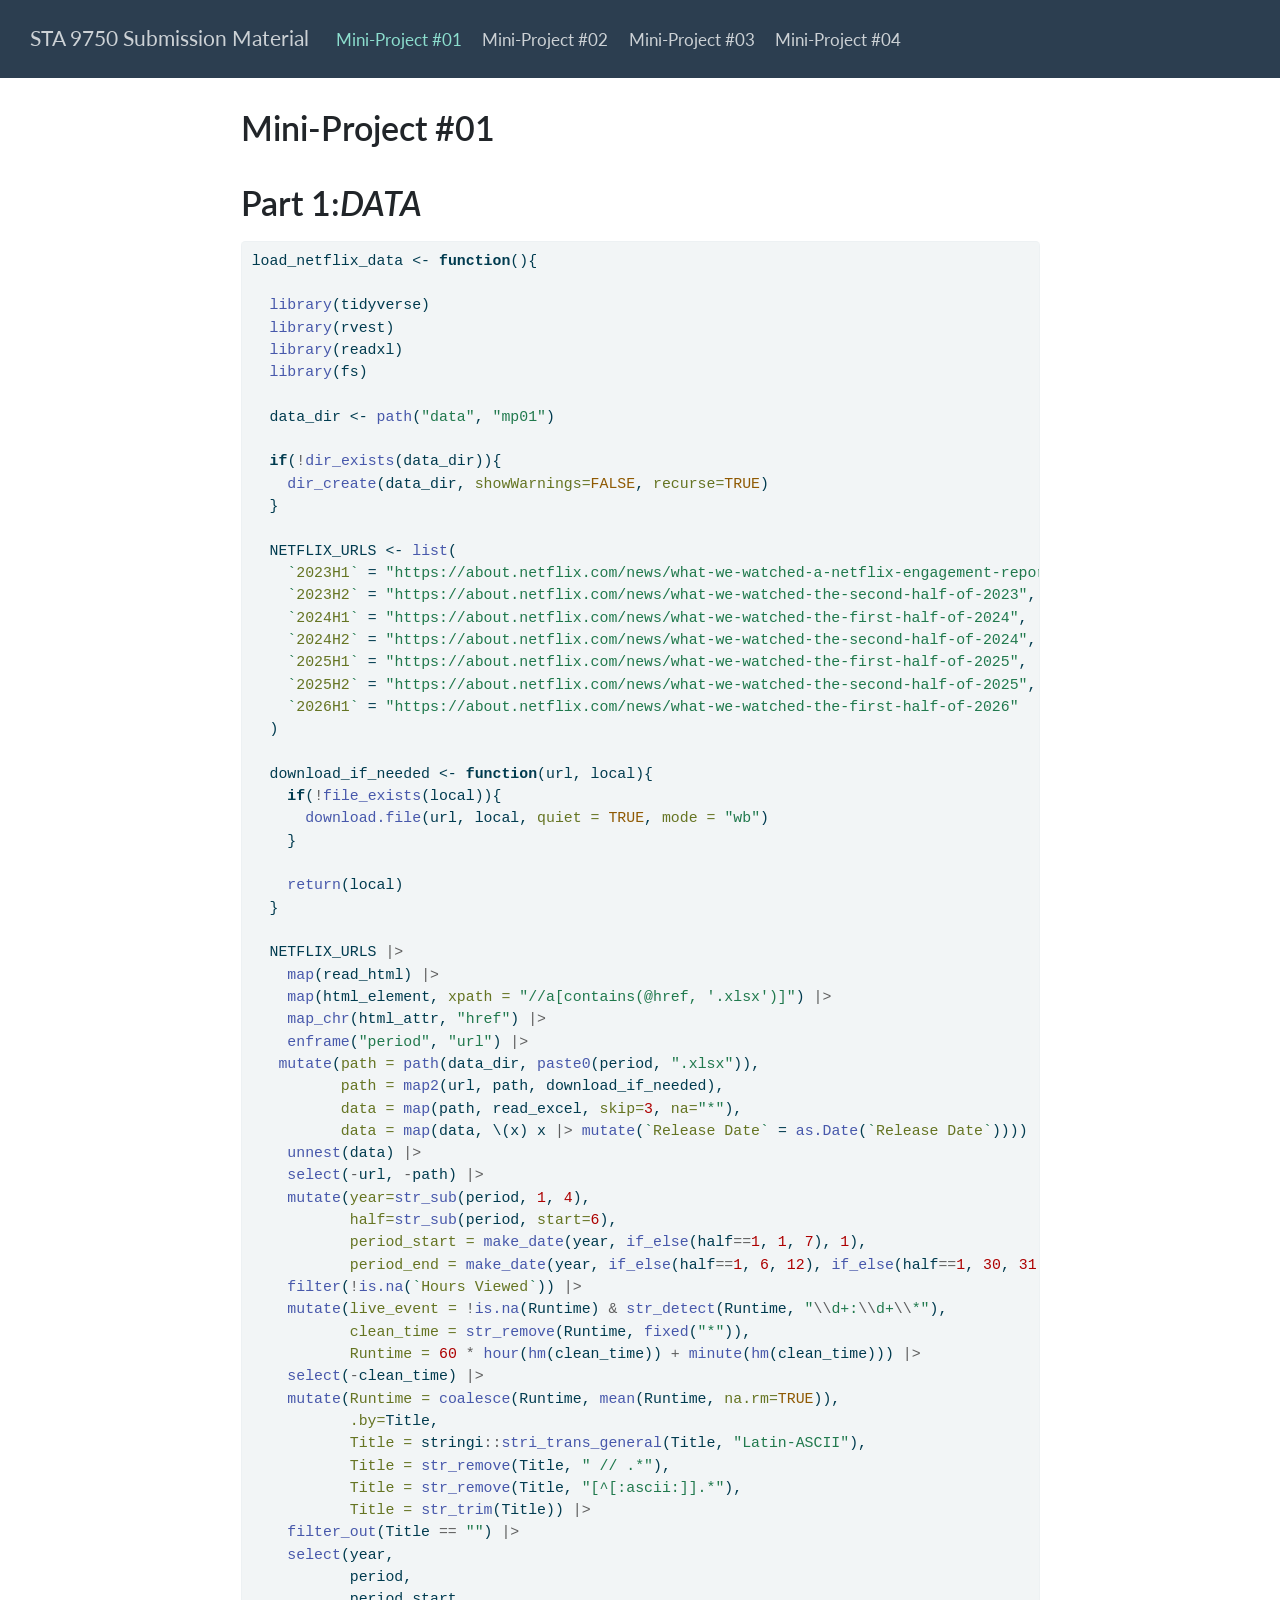
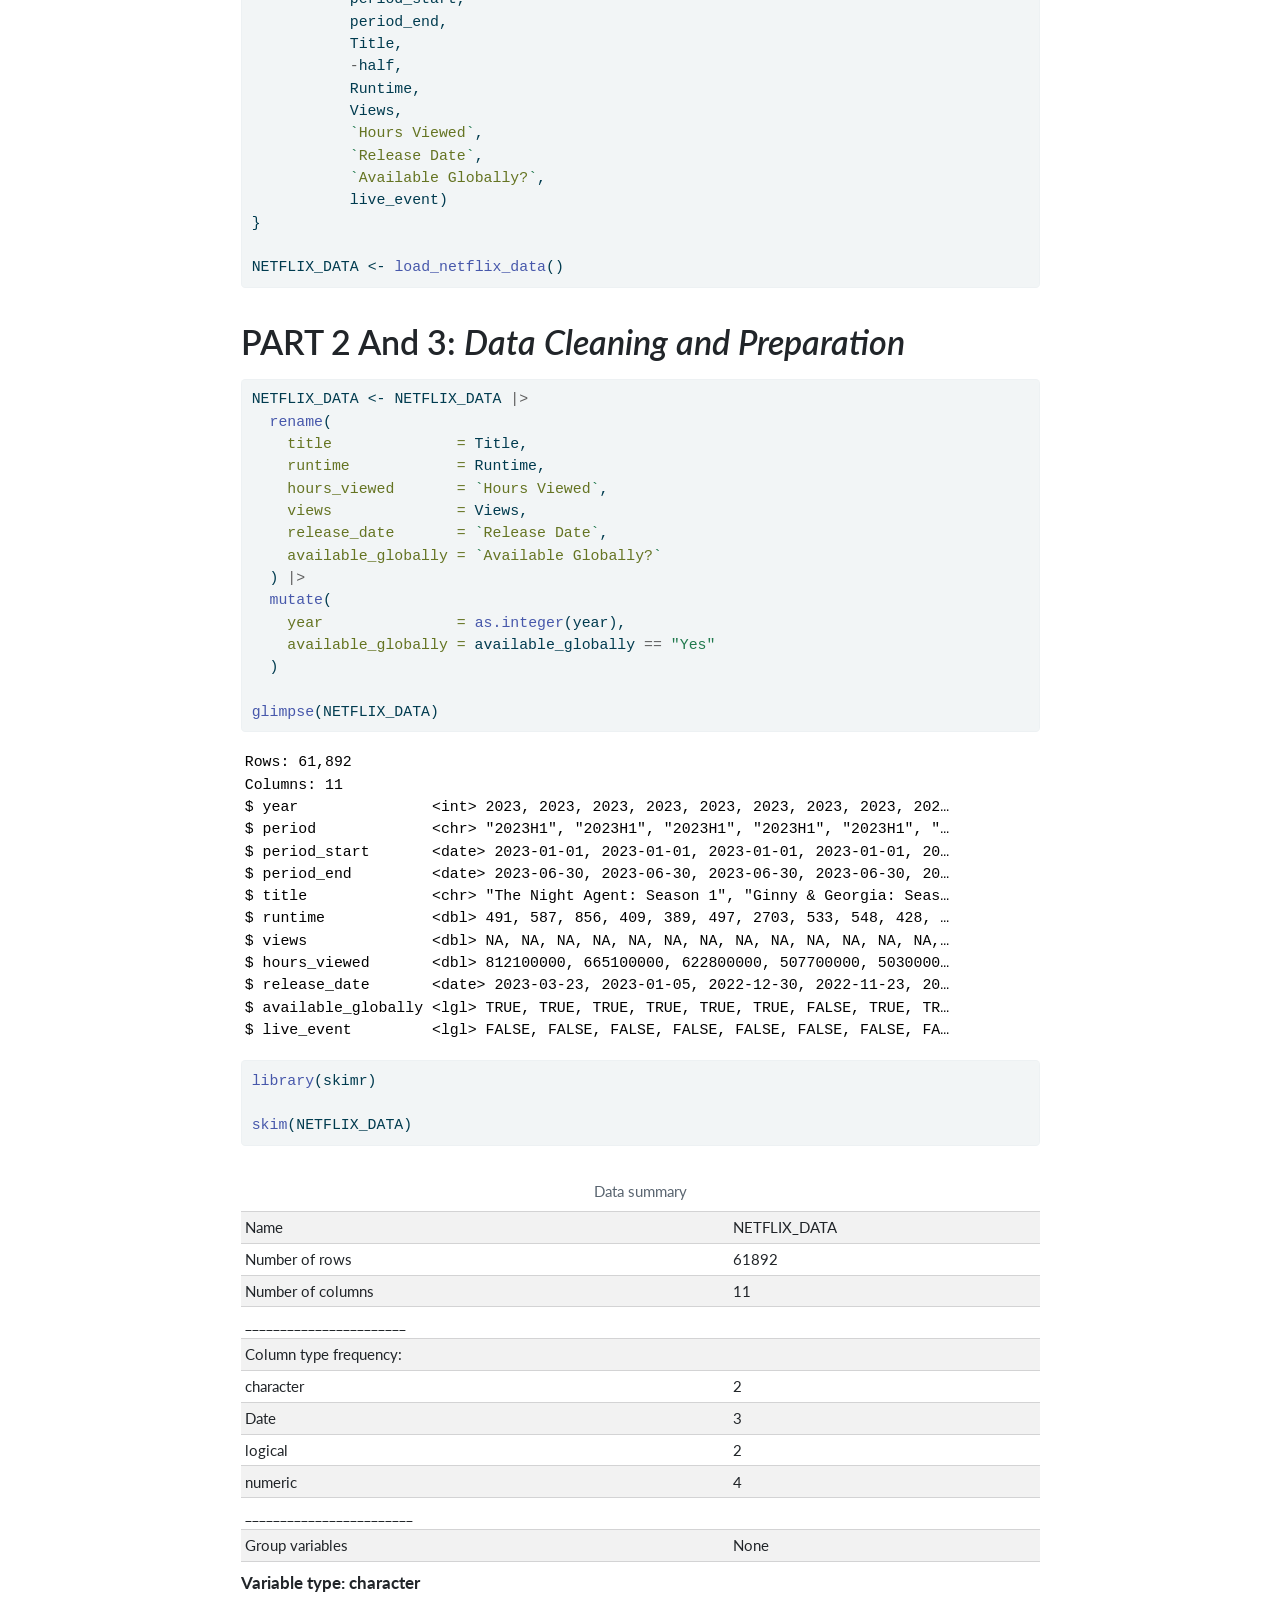
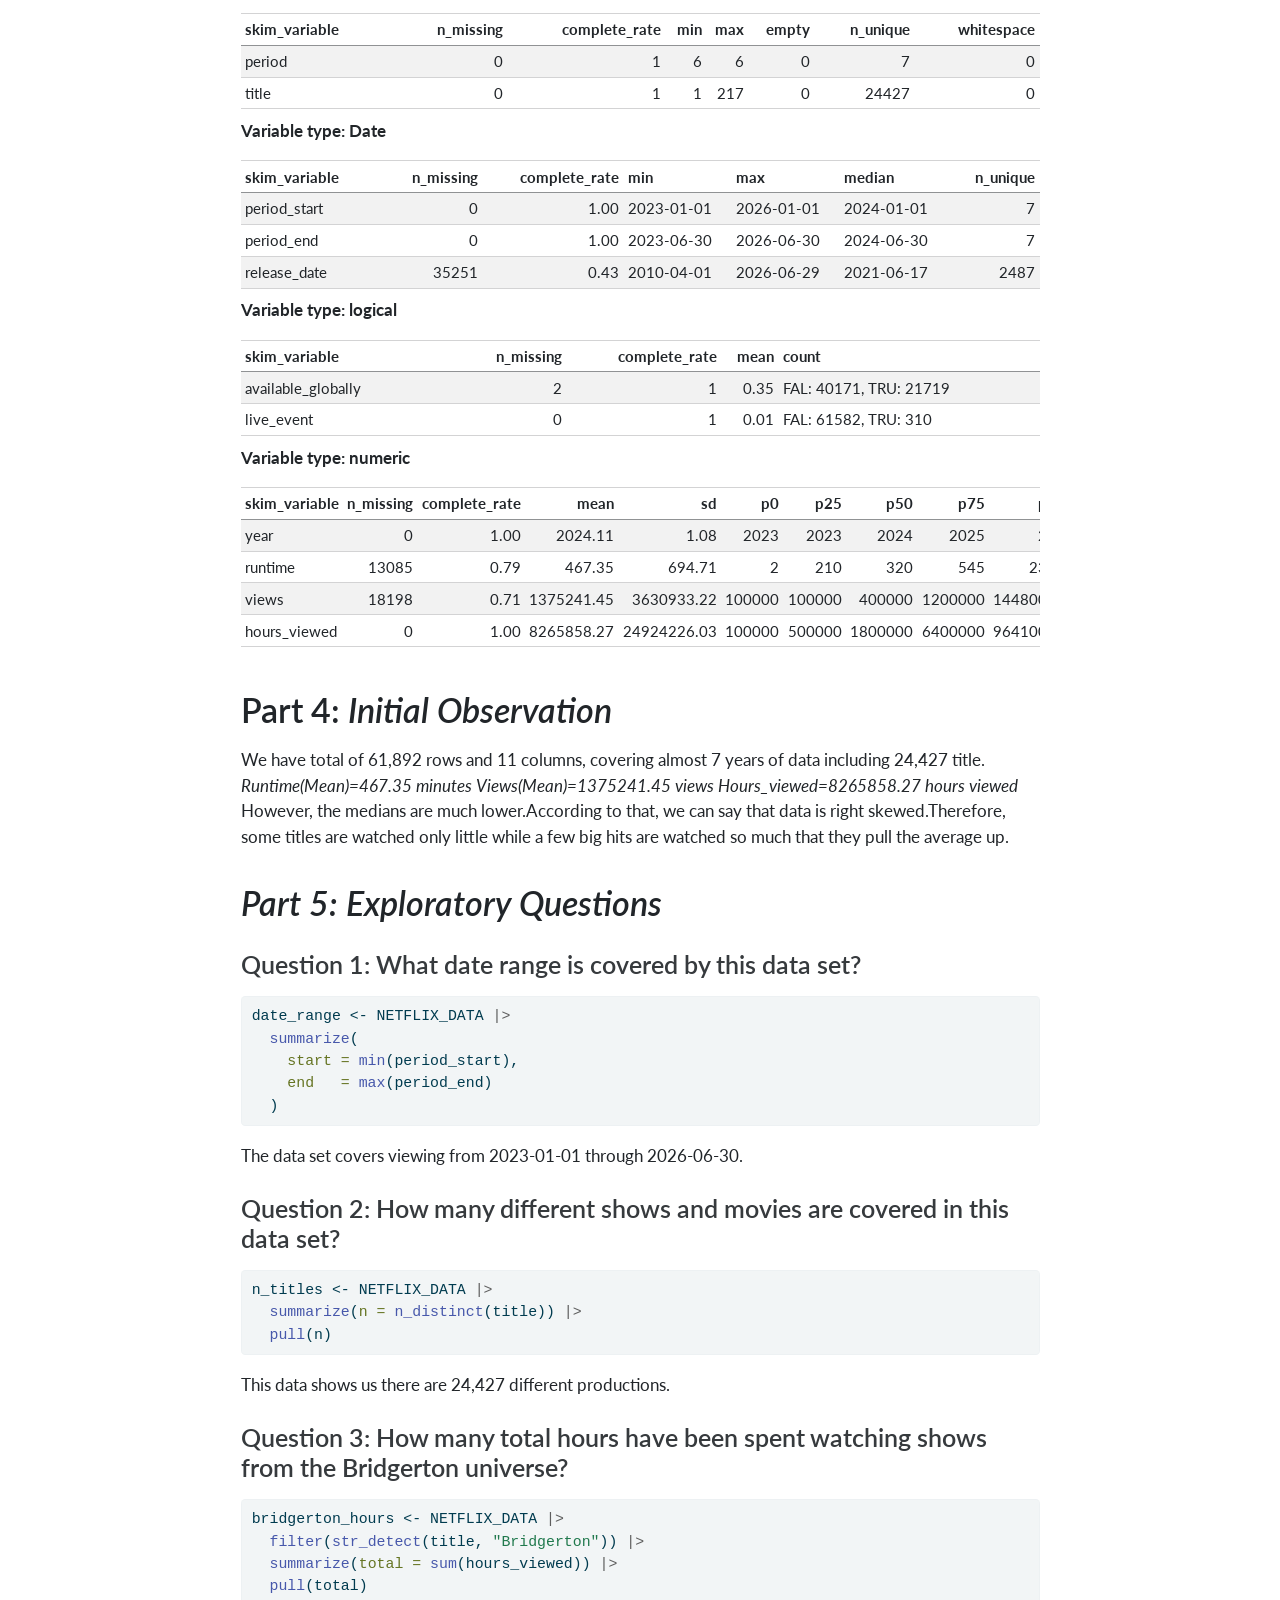
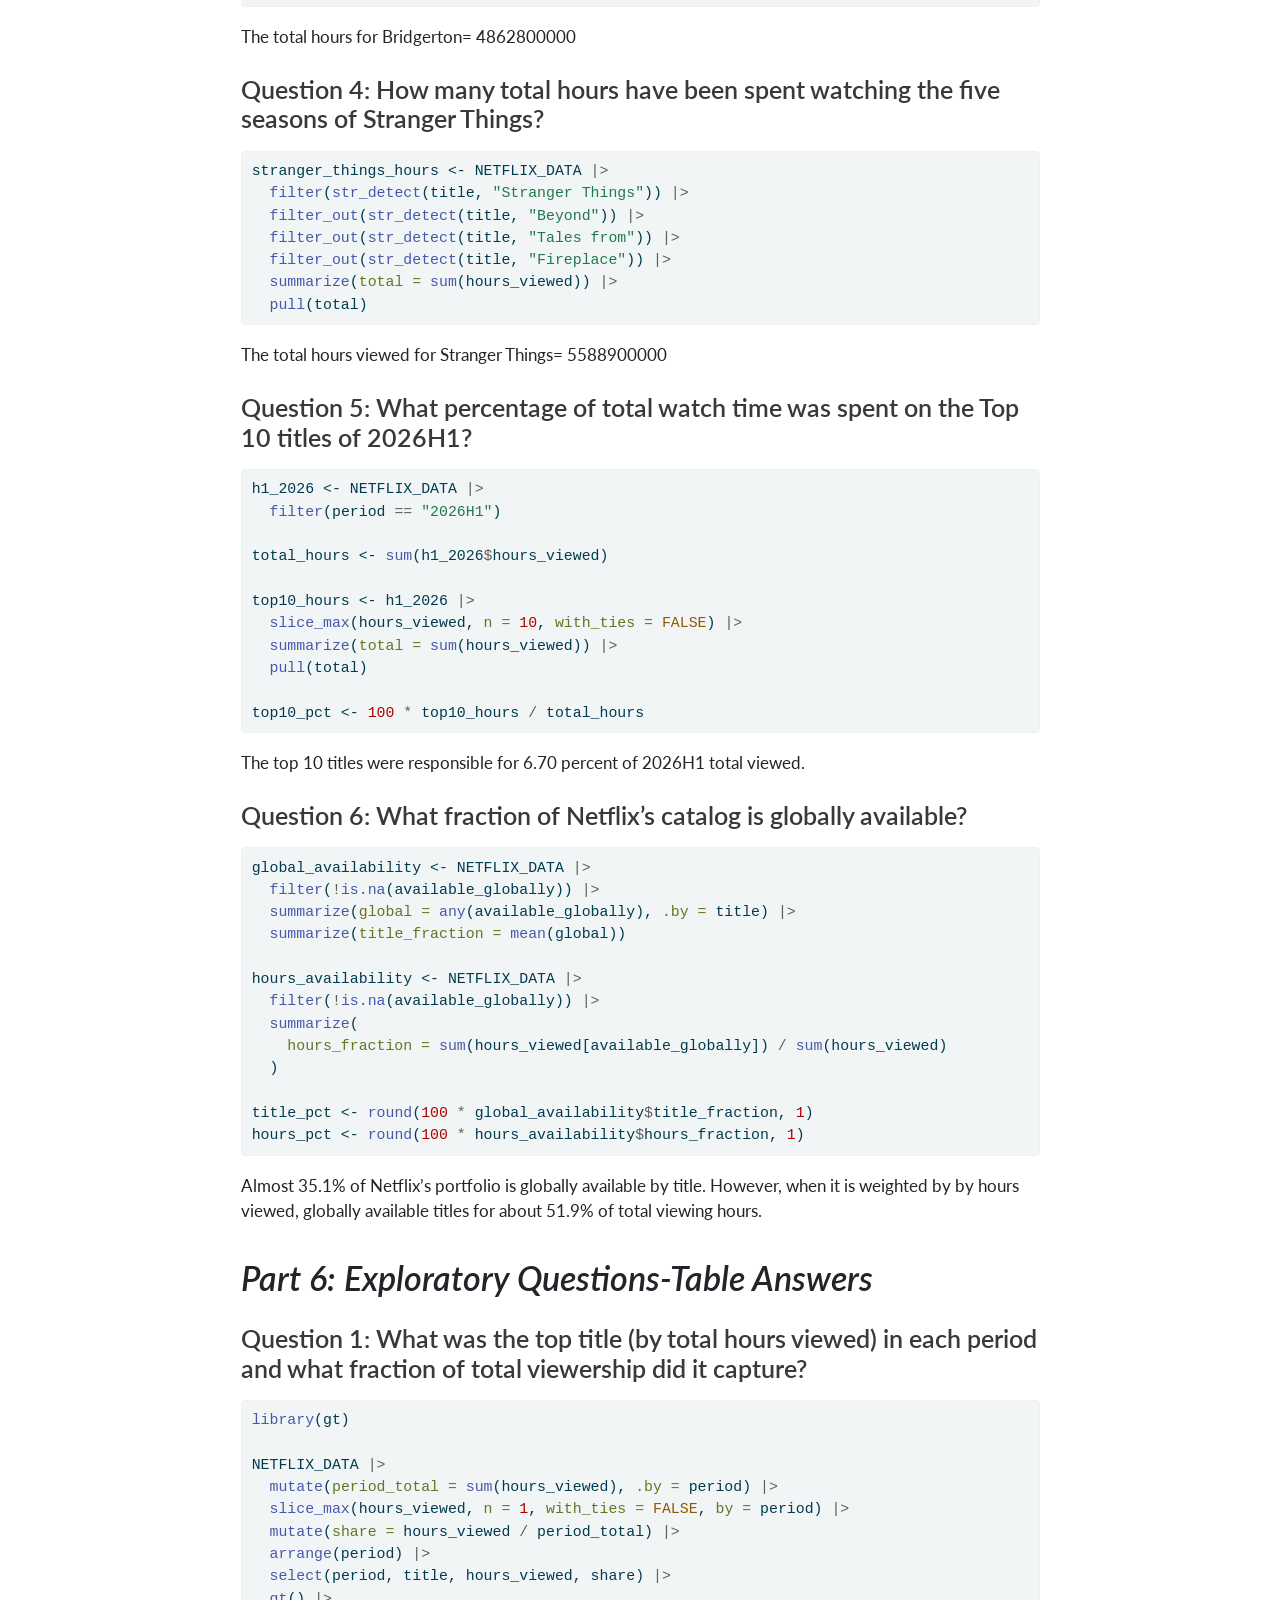
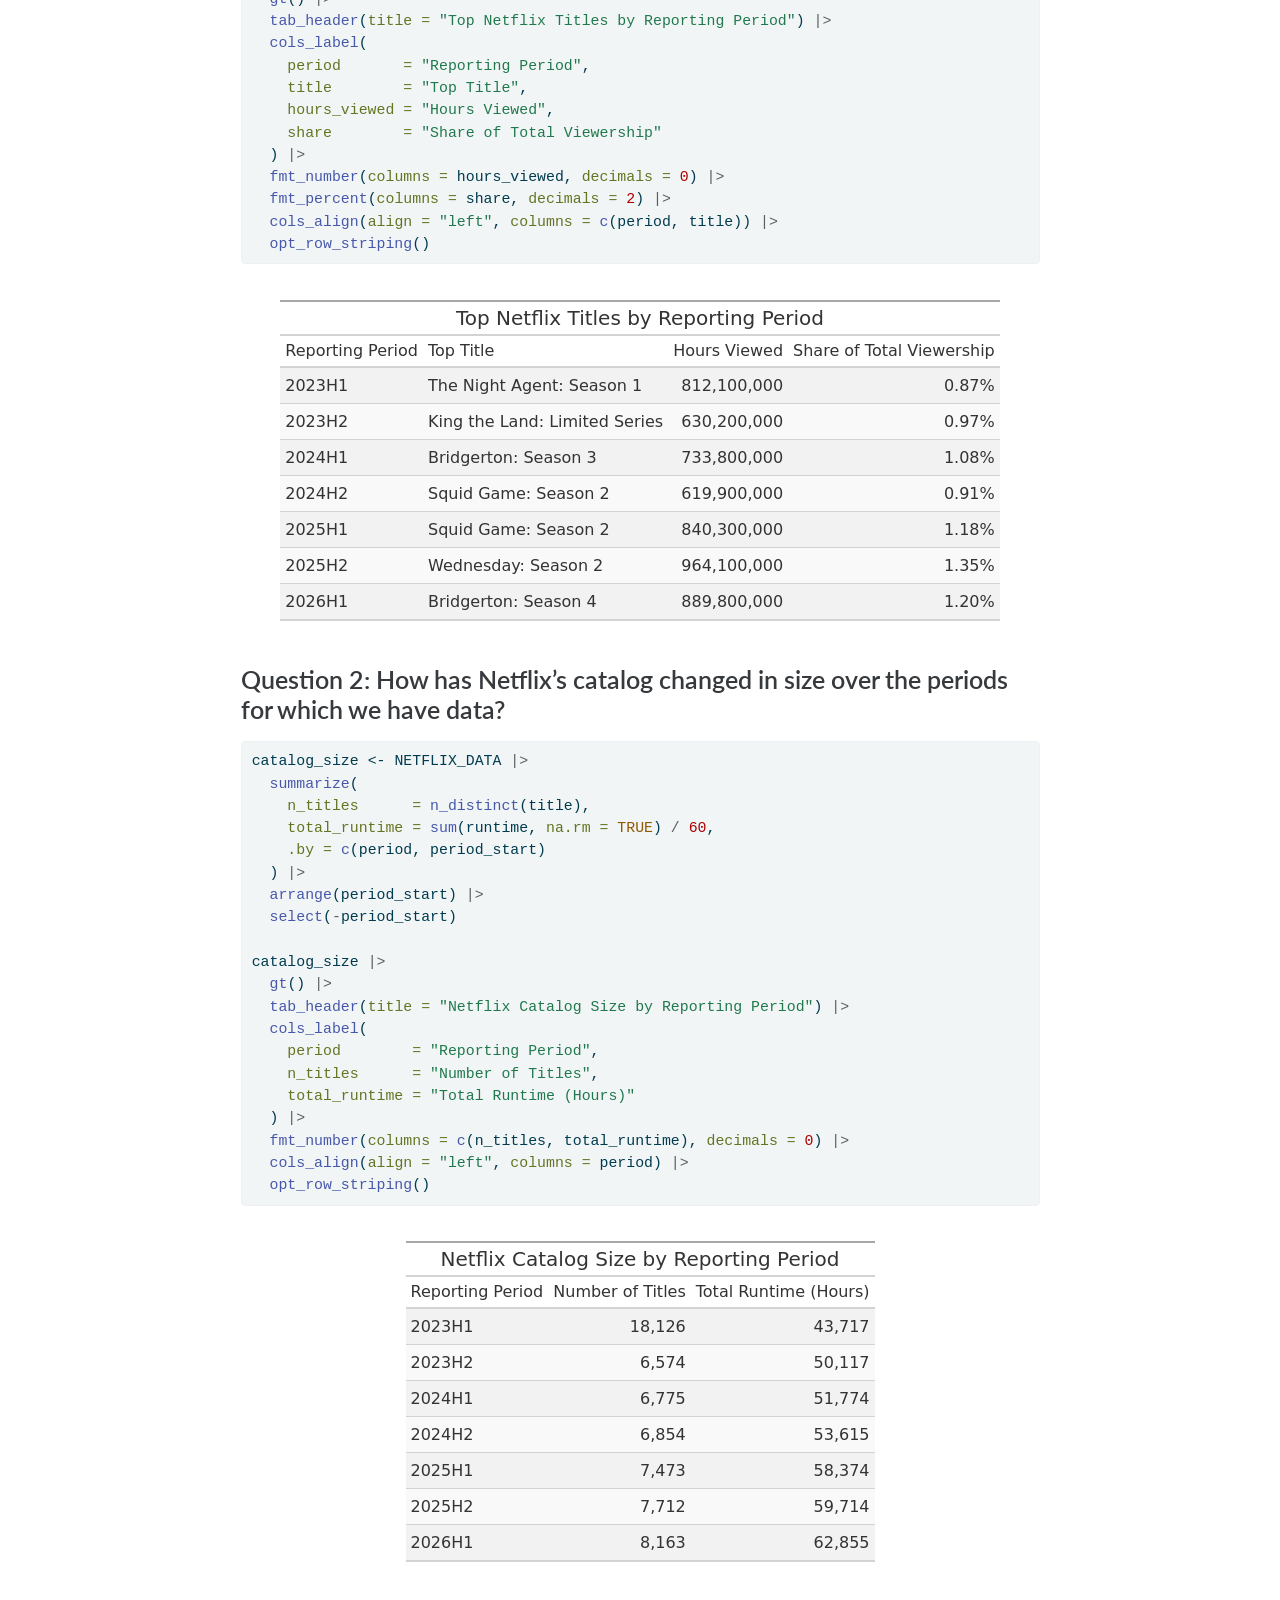
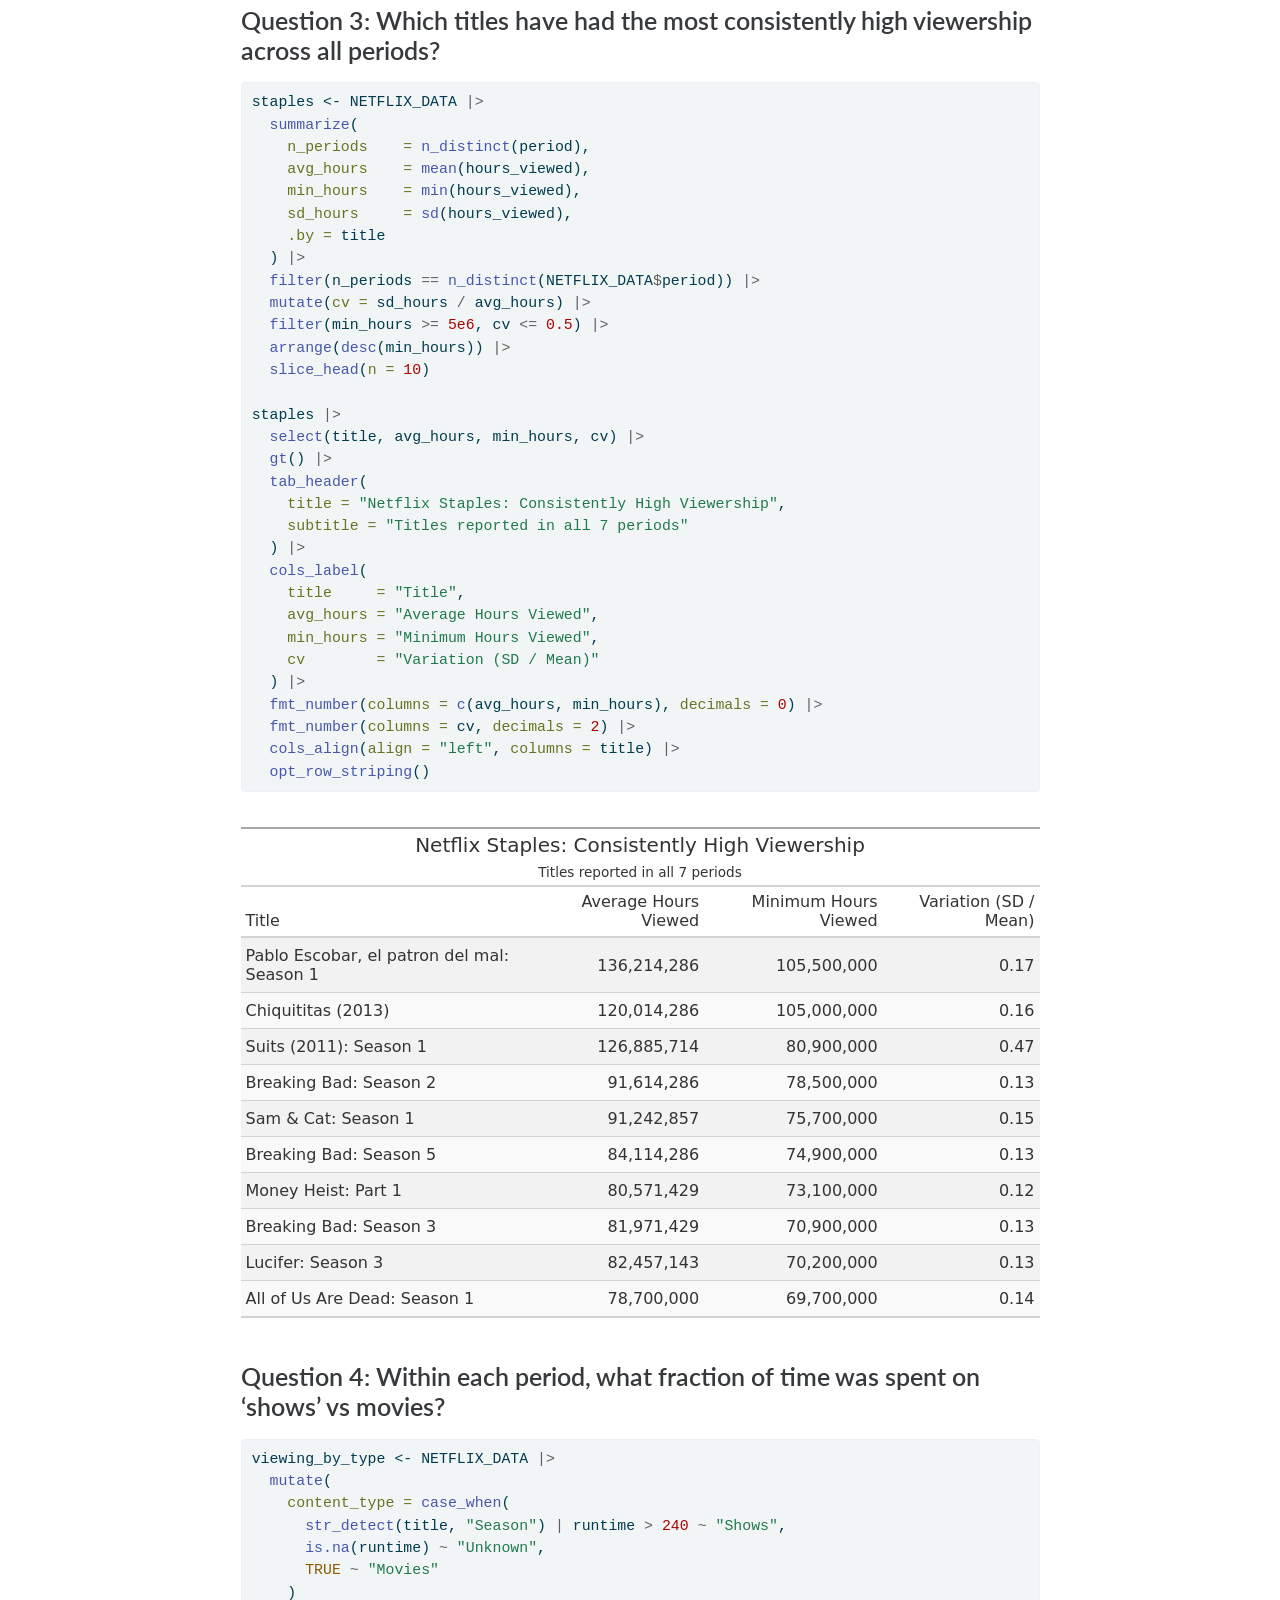
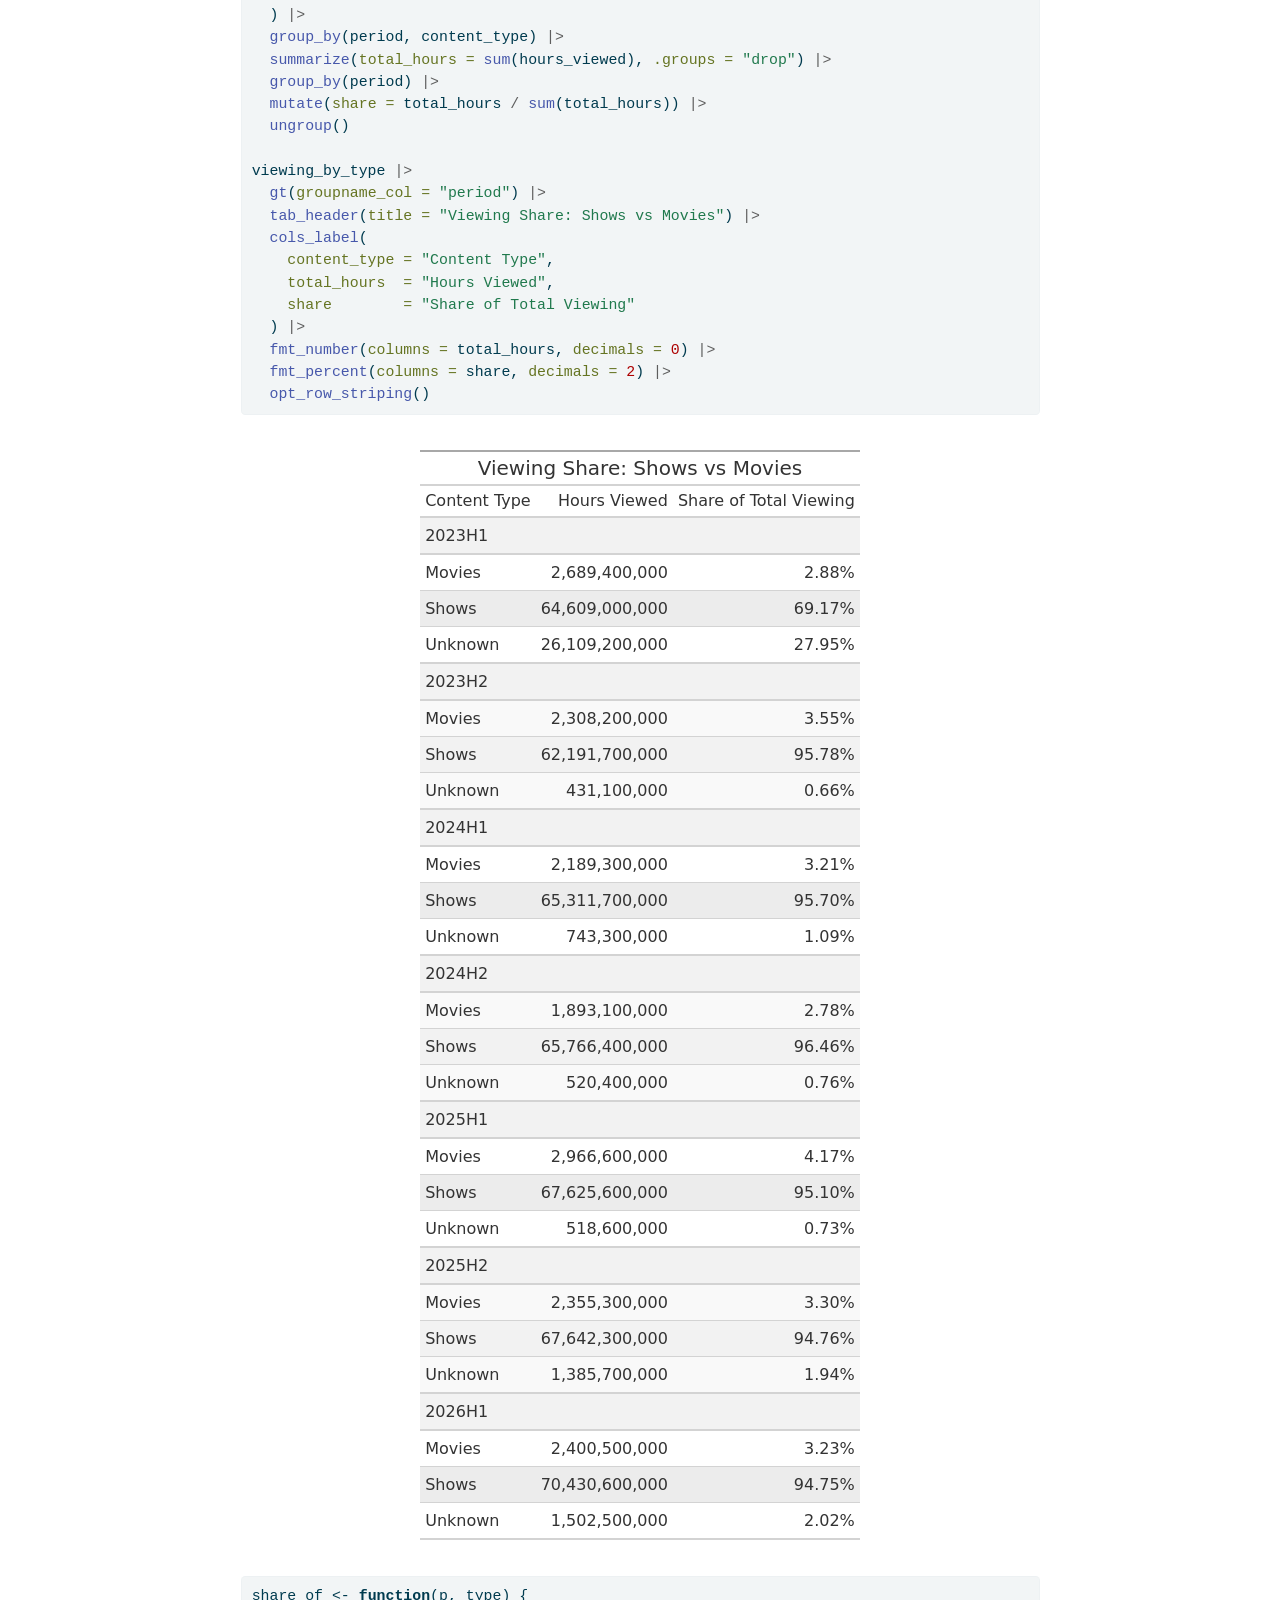
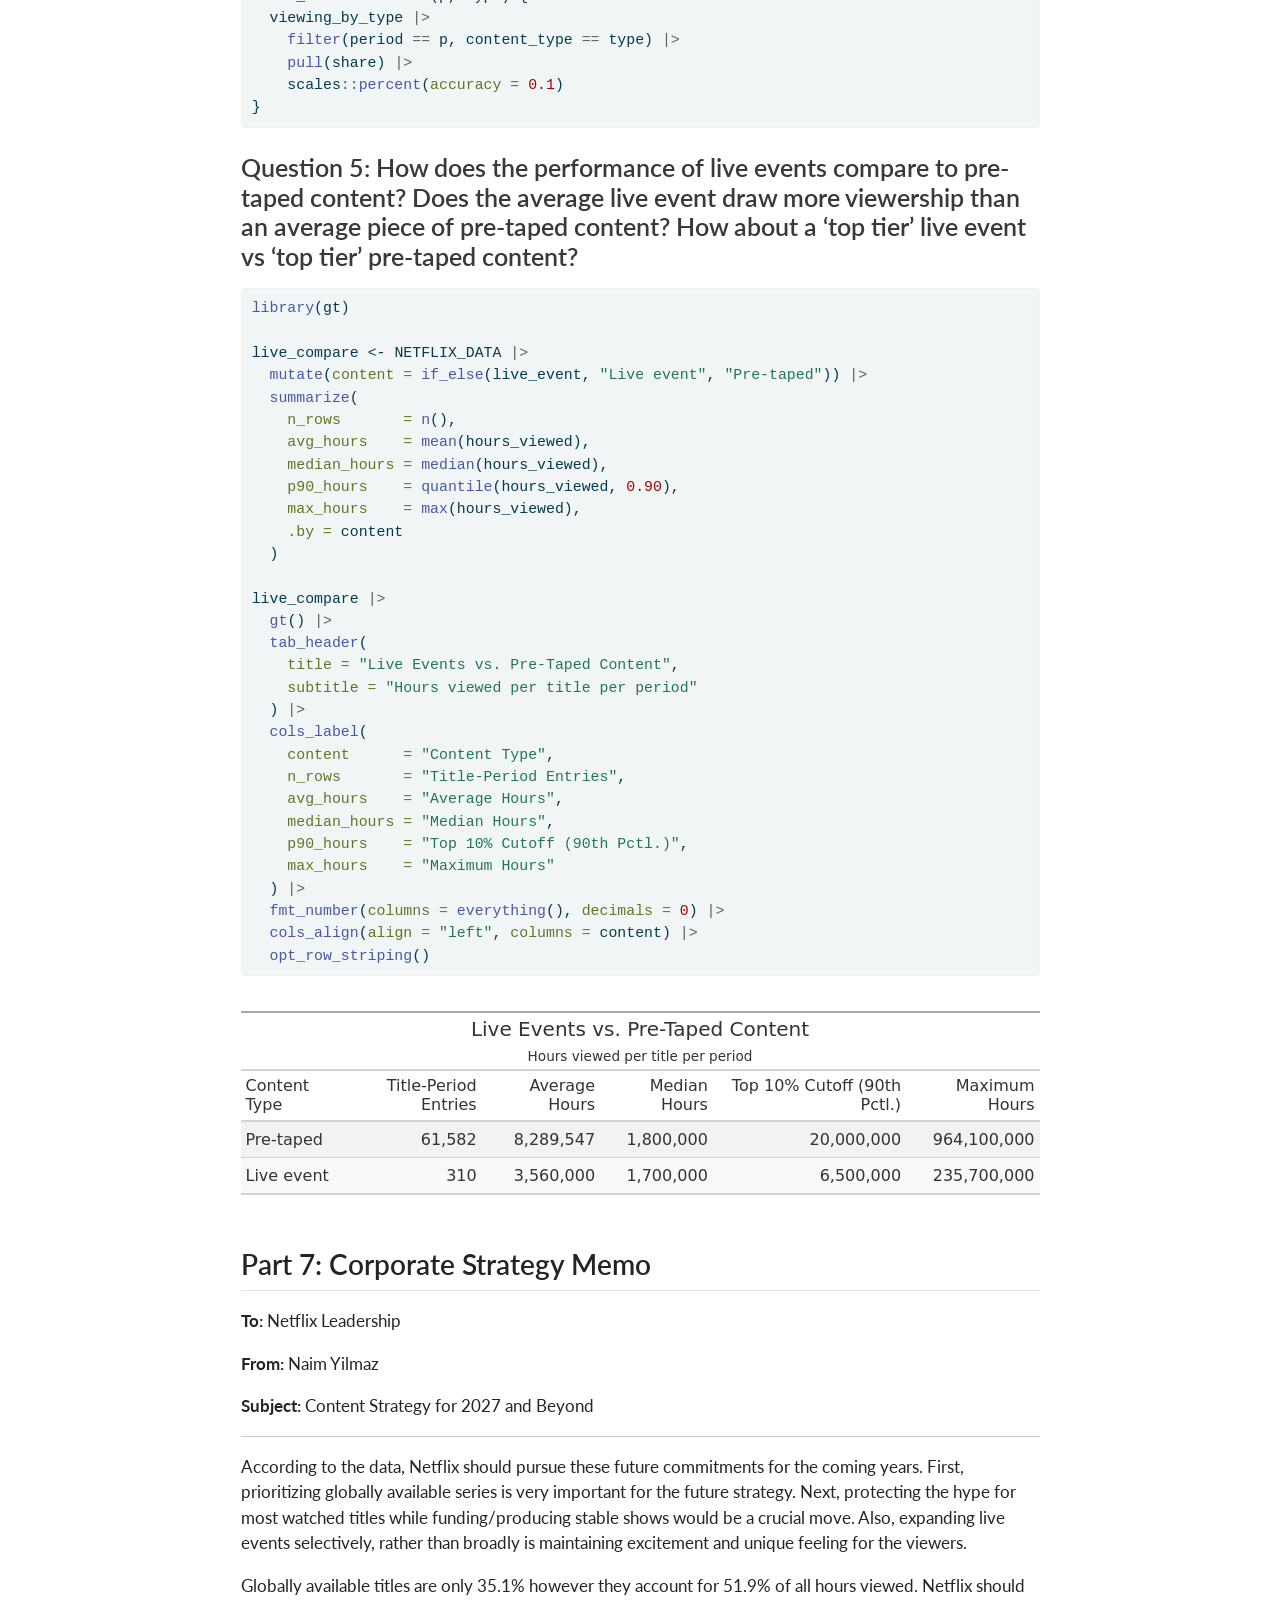
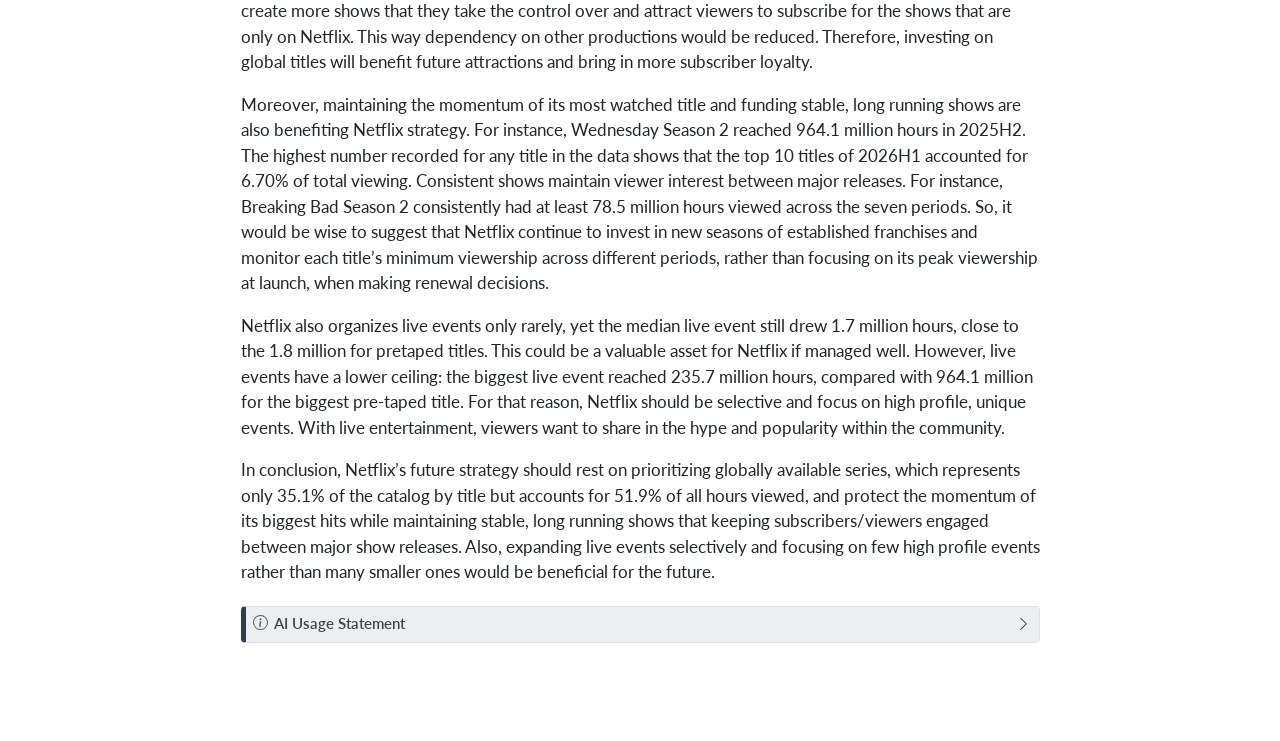
==== commit bd0bb161: "final" ====
--- a/docs/mp01.html
+++ b/docs/mp01.html
@@ -181,8 +181,6 @@
 <section id="part-1data" class="level1">
 <h1>Part 1:<em>DATA</em></h1>
 <div class="cell">
-<details class="code-fold">
-<summary>Show code</summary>
 <div class="code-copy-outer-scaffold"><div class="sourceCode cell-code" id="cb1"><pre class="sourceCode r code-with-copy"><code class="sourceCode r"><span id="cb1-1"><a href="#cb1-1" aria-hidden="true" tabindex="-1"></a>load_netflix_data <span class="ot">&lt;-</span> <span class="cf">function</span>(){</span>
 <span id="cb1-2"><a href="#cb1-2" aria-hidden="true" tabindex="-1"></a>  </span>
 <span id="cb1-3"><a href="#cb1-3" aria-hidden="true" tabindex="-1"></a>  <span class="fu">library</span>(tidyverse)</span>
@@ -256,14 +254,11 @@
 <span id="cb1-71"><a href="#cb1-71" aria-hidden="true" tabindex="-1"></a>}</span>
 <span id="cb1-72"><a href="#cb1-72" aria-hidden="true" tabindex="-1"></a></span>
 <span id="cb1-73"><a href="#cb1-73" aria-hidden="true" tabindex="-1"></a>NETFLIX_DATA <span class="ot">&lt;-</span> <span class="fu">load_netflix_data</span>()</span></code></pre></div><button title="Copy to Clipboard" class="code-copy-button"><i class="bi"></i></button></div>
-</details>
 </div>
 </section>
 <section id="part-2-and-3-data-cleaning-and-preparation" class="level1">
 <h1>PART 2 And 3: <em>Data Cleaning and Preparation</em></h1>
 <div class="cell">
-<details class="code-fold">
-<summary>Show code</summary>
 <div class="code-copy-outer-scaffold"><div class="sourceCode cell-code" id="cb2"><pre class="sourceCode r code-with-copy"><code class="sourceCode r"><span id="cb2-1"><a href="#cb2-1" aria-hidden="true" tabindex="-1"></a>NETFLIX_DATA <span class="ot">&lt;-</span> NETFLIX_DATA <span class="sc">|&gt;</span></span>
 <span id="cb2-2"><a href="#cb2-2" aria-hidden="true" tabindex="-1"></a>  <span class="fu">rename</span>(</span>
 <span id="cb2-3"><a href="#cb2-3" aria-hidden="true" tabindex="-1"></a>    <span class="at">title              =</span> Title,</span>
@@ -279,7 +274,6 @@
 <span id="cb2-13"><a href="#cb2-13" aria-hidden="true" tabindex="-1"></a>  )</span>
 <span id="cb2-14"><a href="#cb2-14" aria-hidden="true" tabindex="-1"></a></span>
 <span id="cb2-15"><a href="#cb2-15" aria-hidden="true" tabindex="-1"></a><span class="fu">glimpse</span>(NETFLIX_DATA)</span></code></pre></div><button title="Copy to Clipboard" class="code-copy-button"><i class="bi"></i></button></div>
-</details>
 <div class="cell-output cell-output-stdout">
 <pre><code>Rows: 61,892
 Columns: 11
@@ -295,12 +289,9 @@
 $ available_globally &lt;lgl&gt; TRUE, TRUE, TRUE, TRUE, TRUE, TRUE, FALSE, TRUE, TR…
 $ live_event         &lt;lgl&gt; FALSE, FALSE, FALSE, FALSE, FALSE, FALSE, FALSE, FA…</code></pre>
 </div>
-<details class="code-fold">
-<summary>Show code</summary>
 <div class="code-copy-outer-scaffold"><div class="sourceCode cell-code" id="cb4"><pre class="sourceCode r code-with-copy"><code class="sourceCode r"><span id="cb4-1"><a href="#cb4-1" aria-hidden="true" tabindex="-1"></a><span class="fu">library</span>(skimr)</span>
 <span id="cb4-2"><a href="#cb4-2" aria-hidden="true" tabindex="-1"></a></span>
 <span id="cb4-3"><a href="#cb4-3" aria-hidden="true" tabindex="-1"></a><span class="fu">skim</span>(NETFLIX_DATA)</span></code></pre></div><button title="Copy to Clipboard" class="code-copy-button"><i class="bi"></i></button></div>
-</details>
 <div class="cell-output-display">
 <table class="caption-top table table-sm table-striped small">
 <caption>Data summary</caption>
@@ -582,47 +573,36 @@
 <section id="question-1-what-date-range-is-covered-by-this-data-set" class="level3">
 <h3 class="anchored" data-anchor-id="question-1-what-date-range-is-covered-by-this-data-set">Question 1: What date range is covered by this data set?</h3>
 <div class="cell">
-<details class="code-fold">
-<summary>Show code</summary>
 <div class="code-copy-outer-scaffold"><div class="sourceCode cell-code" id="cb5"><pre class="sourceCode r code-with-copy"><code class="sourceCode r"><span id="cb5-1"><a href="#cb5-1" aria-hidden="true" tabindex="-1"></a>date_range <span class="ot">&lt;-</span> NETFLIX_DATA <span class="sc">|&gt;</span></span>
 <span id="cb5-2"><a href="#cb5-2" aria-hidden="true" tabindex="-1"></a>  <span class="fu">summarize</span>(</span>
 <span id="cb5-3"><a href="#cb5-3" aria-hidden="true" tabindex="-1"></a>    <span class="at">start =</span> <span class="fu">min</span>(period_start),</span>
 <span id="cb5-4"><a href="#cb5-4" aria-hidden="true" tabindex="-1"></a>    <span class="at">end   =</span> <span class="fu">max</span>(period_end)</span>
 <span id="cb5-5"><a href="#cb5-5" aria-hidden="true" tabindex="-1"></a>  )</span></code></pre></div><button title="Copy to Clipboard" class="code-copy-button"><i class="bi"></i></button></div>
-</details>
 </div>
 <p>The data set covers viewing from 2023-01-01 through 2026-06-30.</p>
 </section>
 <section id="question-2-how-many-different-shows-and-movies-are-covered-in-this-data-set" class="level3">
 <h3 class="anchored" data-anchor-id="question-2-how-many-different-shows-and-movies-are-covered-in-this-data-set">Question 2: How many different shows and movies are covered in this data set?</h3>
 <div class="cell">
-<details class="code-fold">
-<summary>Show code</summary>
 <div class="code-copy-outer-scaffold"><div class="sourceCode cell-code" id="cb6"><pre class="sourceCode r code-with-copy"><code class="sourceCode r"><span id="cb6-1"><a href="#cb6-1" aria-hidden="true" tabindex="-1"></a>n_titles <span class="ot">&lt;-</span> NETFLIX_DATA <span class="sc">|&gt;</span></span>
 <span id="cb6-2"><a href="#cb6-2" aria-hidden="true" tabindex="-1"></a>  <span class="fu">summarize</span>(<span class="at">n =</span> <span class="fu">n_distinct</span>(title)) <span class="sc">|&gt;</span></span>
 <span id="cb6-3"><a href="#cb6-3" aria-hidden="true" tabindex="-1"></a>  <span class="fu">pull</span>(n)</span></code></pre></div><button title="Copy to Clipboard" class="code-copy-button"><i class="bi"></i></button></div>
-</details>
 </div>
 <p>This data shows us there are 24,427 different productions.</p>
 </section>
 <section id="question-3-how-many-total-hours-have-been-spent-watching-shows-from-the-bridgerton-universe" class="level3">
 <h3 class="anchored" data-anchor-id="question-3-how-many-total-hours-have-been-spent-watching-shows-from-the-bridgerton-universe">Question 3: How many total hours have been spent watching shows from the Bridgerton universe?</h3>
 <div class="cell">
-<details class="code-fold">
-<summary>Show code</summary>
 <div class="code-copy-outer-scaffold"><div class="sourceCode cell-code" id="cb7"><pre class="sourceCode r code-with-copy"><code class="sourceCode r"><span id="cb7-1"><a href="#cb7-1" aria-hidden="true" tabindex="-1"></a>bridgerton_hours <span class="ot">&lt;-</span> NETFLIX_DATA <span class="sc">|&gt;</span></span>
 <span id="cb7-2"><a href="#cb7-2" aria-hidden="true" tabindex="-1"></a>  <span class="fu">filter</span>(<span class="fu">str_detect</span>(title, <span class="st">"Bridgerton"</span>)) <span class="sc">|&gt;</span></span>
 <span id="cb7-3"><a href="#cb7-3" aria-hidden="true" tabindex="-1"></a>  <span class="fu">summarize</span>(<span class="at">total =</span> <span class="fu">sum</span>(hours_viewed)) <span class="sc">|&gt;</span></span>
 <span id="cb7-4"><a href="#cb7-4" aria-hidden="true" tabindex="-1"></a>  <span class="fu">pull</span>(total)</span></code></pre></div><button title="Copy to Clipboard" class="code-copy-button"><i class="bi"></i></button></div>
-</details>
 </div>
 <p>The total hours for Bridgerton= 4862800000</p>
 </section>
 <section id="question-4-how-many-total-hours-have-been-spent-watching-the-five-seasons-of-stranger-things" class="level3">
 <h3 class="anchored" data-anchor-id="question-4-how-many-total-hours-have-been-spent-watching-the-five-seasons-of-stranger-things">Question 4: How many total hours have been spent watching the five seasons of Stranger Things?</h3>
 <div class="cell">
-<details class="code-fold">
-<summary>Show code</summary>
 <div class="code-copy-outer-scaffold"><div class="sourceCode cell-code" id="cb8"><pre class="sourceCode r code-with-copy"><code class="sourceCode r"><span id="cb8-1"><a href="#cb8-1" aria-hidden="true" tabindex="-1"></a>stranger_things_hours <span class="ot">&lt;-</span> NETFLIX_DATA <span class="sc">|&gt;</span></span>
 <span id="cb8-2"><a href="#cb8-2" aria-hidden="true" tabindex="-1"></a>  <span class="fu">filter</span>(<span class="fu">str_detect</span>(title, <span class="st">"Stranger Things"</span>)) <span class="sc">|&gt;</span></span>
 <span id="cb8-3"><a href="#cb8-3" aria-hidden="true" tabindex="-1"></a>  <span class="fu">filter_out</span>(<span class="fu">str_detect</span>(title, <span class="st">"Beyond"</span>)) <span class="sc">|&gt;</span></span>
@@ -630,15 +610,12 @@
 <span id="cb8-5"><a href="#cb8-5" aria-hidden="true" tabindex="-1"></a>  <span class="fu">filter_out</span>(<span class="fu">str_detect</span>(title, <span class="st">"Fireplace"</span>)) <span class="sc">|&gt;</span></span>
 <span id="cb8-6"><a href="#cb8-6" aria-hidden="true" tabindex="-1"></a>  <span class="fu">summarize</span>(<span class="at">total =</span> <span class="fu">sum</span>(hours_viewed)) <span class="sc">|&gt;</span></span>
 <span id="cb8-7"><a href="#cb8-7" aria-hidden="true" tabindex="-1"></a>  <span class="fu">pull</span>(total)</span></code></pre></div><button title="Copy to Clipboard" class="code-copy-button"><i class="bi"></i></button></div>
-</details>
 </div>
 <p>The total hours viewed for Stranger Things= 5588900000</p>
 </section>
 <section id="question-5-what-percentage-of-total-watch-time-was-spent-on-the-top-10-titles-of-2026h1" class="level3">
 <h3 class="anchored" data-anchor-id="question-5-what-percentage-of-total-watch-time-was-spent-on-the-top-10-titles-of-2026h1">Question 5: What percentage of total watch time was spent on the Top 10 titles of 2026H1?</h3>
 <div class="cell">
-<details class="code-fold">
-<summary>Show code</summary>
 <div class="code-copy-outer-scaffold"><div class="sourceCode cell-code" id="cb9"><pre class="sourceCode r code-with-copy"><code class="sourceCode r"><span id="cb9-1"><a href="#cb9-1" aria-hidden="true" tabindex="-1"></a>h1_2026 <span class="ot">&lt;-</span> NETFLIX_DATA <span class="sc">|&gt;</span></span>
 <span id="cb9-2"><a href="#cb9-2" aria-hidden="true" tabindex="-1"></a>  <span class="fu">filter</span>(period <span class="sc">==</span> <span class="st">"2026H1"</span>)</span>
 <span id="cb9-3"><a href="#cb9-3" aria-hidden="true" tabindex="-1"></a></span>
@@ -650,15 +627,12 @@
 <span id="cb9-9"><a href="#cb9-9" aria-hidden="true" tabindex="-1"></a>  <span class="fu">pull</span>(total)</span>
 <span id="cb9-10"><a href="#cb9-10" aria-hidden="true" tabindex="-1"></a></span>
 <span id="cb9-11"><a href="#cb9-11" aria-hidden="true" tabindex="-1"></a>top10_pct <span class="ot">&lt;-</span> <span class="dv">100</span> <span class="sc">*</span> top10_hours <span class="sc">/</span> total_hours</span></code></pre></div><button title="Copy to Clipboard" class="code-copy-button"><i class="bi"></i></button></div>
-</details>
 </div>
 <p>The top 10 titles were responsible for 6.70 percent of 2026H1 total viewed.</p>
 </section>
 <section id="question-6-what-fraction-of-netflixs-catalog-is-globally-available" class="level3">
 <h3 class="anchored" data-anchor-id="question-6-what-fraction-of-netflixs-catalog-is-globally-available">Question 6: What fraction of Netflix’s catalog is globally available?</h3>
 <div class="cell">
-<details class="code-fold">
-<summary>Show code</summary>
 <div class="code-copy-outer-scaffold"><div class="sourceCode cell-code" id="cb10"><pre class="sourceCode r code-with-copy"><code class="sourceCode r"><span id="cb10-1"><a href="#cb10-1" aria-hidden="true" tabindex="-1"></a>global_availability <span class="ot">&lt;-</span> NETFLIX_DATA <span class="sc">|&gt;</span></span>
 <span id="cb10-2"><a href="#cb10-2" aria-hidden="true" tabindex="-1"></a>  <span class="fu">filter</span>(<span class="sc">!</span><span class="fu">is.na</span>(available_globally)) <span class="sc">|&gt;</span></span>
 <span id="cb10-3"><a href="#cb10-3" aria-hidden="true" tabindex="-1"></a>  <span class="fu">summarize</span>(<span class="at">global =</span> <span class="fu">any</span>(available_globally), <span class="at">.by =</span> title) <span class="sc">|&gt;</span></span>
@@ -672,7 +646,6 @@
 <span id="cb10-11"><a href="#cb10-11" aria-hidden="true" tabindex="-1"></a></span>
 <span id="cb10-12"><a href="#cb10-12" aria-hidden="true" tabindex="-1"></a>title_pct <span class="ot">&lt;-</span> <span class="fu">round</span>(<span class="dv">100</span> <span class="sc">*</span> global_availability<span class="sc">$</span>title_fraction, <span class="dv">1</span>)</span>
 <span id="cb10-13"><a href="#cb10-13" aria-hidden="true" tabindex="-1"></a>hours_pct <span class="ot">&lt;-</span> <span class="fu">round</span>(<span class="dv">100</span> <span class="sc">*</span> hours_availability<span class="sc">$</span>hours_fraction, <span class="dv">1</span>)</span></code></pre></div><button title="Copy to Clipboard" class="code-copy-button"><i class="bi"></i></button></div>
-</details>
 </div>
 <p>Almost 35.1% of Netflix’s portfolio is globally available by title. However, when it is weighted by by hours viewed, globally available titles for about 51.9% of total viewing hours.</p>
 </section>
@@ -682,8 +655,6 @@
 <section id="question-1-what-was-the-top-title-by-total-hours-viewed-in-each-period-and-what-fraction-of-total-viewership-did-it-capture" class="level3">
 <h3 class="anchored" data-anchor-id="question-1-what-was-the-top-title-by-total-hours-viewed-in-each-period-and-what-fraction-of-total-viewership-did-it-capture">Question 1: What was the top title (by total hours viewed) in each period and what fraction of total viewership did it capture?</h3>
 <div class="cell">
-<details class="code-fold">
-<summary>Show code</summary>
 <div class="code-copy-outer-scaffold"><div class="sourceCode cell-code" id="cb11"><pre class="sourceCode r code-with-copy"><code class="sourceCode r"><span id="cb11-1"><a href="#cb11-1" aria-hidden="true" tabindex="-1"></a><span class="fu">library</span>(gt)</span>
 <span id="cb11-2"><a href="#cb11-2" aria-hidden="true" tabindex="-1"></a></span>
 <span id="cb11-3"><a href="#cb11-3" aria-hidden="true" tabindex="-1"></a>NETFLIX_DATA <span class="sc">|&gt;</span></span>
@@ -704,25 +675,24 @@
 <span id="cb11-18"><a href="#cb11-18" aria-hidden="true" tabindex="-1"></a>  <span class="fu">fmt_percent</span>(<span class="at">columns =</span> share, <span class="at">decimals =</span> <span class="dv">2</span>) <span class="sc">|&gt;</span></span>
 <span id="cb11-19"><a href="#cb11-19" aria-hidden="true" tabindex="-1"></a>  <span class="fu">cols_align</span>(<span class="at">align =</span> <span class="st">"left"</span>, <span class="at">columns =</span> <span class="fu">c</span>(period, title)) <span class="sc">|&gt;</span></span>
 <span id="cb11-20"><a href="#cb11-20" aria-hidden="true" tabindex="-1"></a>  <span class="fu">opt_row_striping</span>()</span></code></pre></div><button title="Copy to Clipboard" class="code-copy-button"><i class="bi"></i></button></div>
-</details>
 <div class="cell-output-display">
-<div id="vvfyctkxoj" style="padding-left:0px;padding-right:0px;padding-top:10px;padding-bottom:10px;overflow-x:auto;overflow-y:auto;width:auto;height:auto;">
-<style>#vvfyctkxoj table {
+<div id="umiydfmqdo" style="padding-left:0px;padding-right:0px;padding-top:10px;padding-bottom:10px;overflow-x:auto;overflow-y:auto;width:auto;height:auto;">
+<style>#umiydfmqdo table {
   font-family: system-ui, 'Segoe UI', Roboto, Helvetica, Arial, sans-serif, 'Apple Color Emoji', 'Segoe UI Emoji', 'Segoe UI Symbol', 'Noto Color Emoji';
   -webkit-font-smoothing: antialiased;
   -moz-osx-font-smoothing: grayscale;
 }
 
-#vvfyctkxoj thead, #vvfyctkxoj tbody, #vvfyctkxoj tfoot, #vvfyctkxoj tr, #vvfyctkxoj td, #vvfyctkxoj th {
+#umiydfmqdo thead, #umiydfmqdo tbody, #umiydfmqdo tfoot, #umiydfmqdo tr, #umiydfmqdo td, #umiydfmqdo th {
   border-style: none;
 }
 
-#vvfyctkxoj p {
+#umiydfmqdo p {
   margin: 0;
   padding: 0;
 }
 
-#vvfyctkxoj .gt_table {
+#umiydfmqdo .gt_table {
   display: table;
   border-collapse: collapse;
   line-height: normal;
@@ -748,12 +718,12 @@
   border-left-color: #D3D3D3;
 }
 
-#vvfyctkxoj .gt_caption {
+#umiydfmqdo .gt_caption {
   padding-top: 4px;
   padding-bottom: 4px;
 }
 
-#vvfyctkxoj .gt_title {
+#umiydfmqdo .gt_title {
   color: #333333;
   font-size: 125%;
   font-weight: initial;
@@ -765,7 +735,7 @@
   border-bottom-width: 0;
 }
 
-#vvfyctkxoj .gt_subtitle {
+#umiydfmqdo .gt_subtitle {
   color: #333333;
   font-size: 85%;
   font-weight: initial;
@@ -777,7 +747,7 @@
   border-top-width: 0;
 }
 
-#vvfyctkxoj .gt_heading {
+#umiydfmqdo .gt_heading {
   background-color: #FFFFFF;
   text-align: center;
   border-bottom-color: #FFFFFF;
@@ -789,13 +759,13 @@
   border-right-color: #D3D3D3;
 }
 
-#vvfyctkxoj .gt_bottom_border {
-  border-bottom-style: solid;
-  border-bottom-width: 2px;
-  border-bottom-color: #D3D3D3;
-}
-
-#vvfyctkxoj .gt_col_headings {
+#umiydfmqdo .gt_bottom_border {
+  border-bottom-style: solid;
+  border-bottom-width: 2px;
+  border-bottom-color: #D3D3D3;
+}
+
+#umiydfmqdo .gt_col_headings {
   border-top-style: solid;
   border-top-width: 2px;
   border-top-color: #D3D3D3;
@@ -810,7 +780,7 @@
   border-right-color: #D3D3D3;
 }
 
-#vvfyctkxoj .gt_col_heading {
+#umiydfmqdo .gt_col_heading {
   color: #333333;
   background-color: #FFFFFF;
   font-size: 100%;
@@ -830,7 +800,7 @@
   overflow-x: hidden;
 }
 
-#vvfyctkxoj .gt_column_spanner_outer {
+#umiydfmqdo .gt_column_spanner_outer {
   color: #333333;
   background-color: #FFFFFF;
   font-size: 100%;
@@ -842,15 +812,15 @@
   padding-right: 4px;
 }
 
-#vvfyctkxoj .gt_column_spanner_outer:first-child {
+#umiydfmqdo .gt_column_spanner_outer:first-child {
   padding-left: 0;
 }
 
-#vvfyctkxoj .gt_column_spanner_outer:last-child {
+#umiydfmqdo .gt_column_spanner_outer:last-child {
   padding-right: 0;
 }
 
-#vvfyctkxoj .gt_column_spanner {
+#umiydfmqdo .gt_column_spanner {
   border-bottom-style: solid;
   border-bottom-width: 2px;
   border-bottom-color: #D3D3D3;
@@ -862,11 +832,11 @@
   width: 100%;
 }
 
-#vvfyctkxoj .gt_spanner_row {
+#umiydfmqdo .gt_spanner_row {
   border-bottom-style: hidden;
 }
 
-#vvfyctkxoj .gt_group_heading {
+#umiydfmqdo .gt_group_heading {
   padding-top: 8px;
   padding-bottom: 8px;
   padding-left: 5px;
@@ -892,7 +862,7 @@
   text-align: left;
 }
 
-#vvfyctkxoj .gt_empty_group_heading {
+#umiydfmqdo .gt_empty_group_heading {
   padding: 0.5px;
   color: #333333;
   background-color: #FFFFFF;
@@ -907,15 +877,15 @@
   vertical-align: middle;
 }
 
-#vvfyctkxoj .gt_from_md > :first-child {
+#umiydfmqdo .gt_from_md > :first-child {
   margin-top: 0;
 }
 
-#vvfyctkxoj .gt_from_md > :last-child {
+#umiydfmqdo .gt_from_md > :last-child {
   margin-bottom: 0;
 }
 
-#vvfyctkxoj .gt_row {
+#umiydfmqdo .gt_row {
   padding-top: 8px;
   padding-bottom: 8px;
   padding-left: 5px;
@@ -934,7 +904,7 @@
   overflow-x: hidden;
 }
 
-#vvfyctkxoj .gt_stub {
+#umiydfmqdo .gt_stub {
   color: #333333;
   background-color: #FFFFFF;
   font-size: 100%;
@@ -947,7 +917,7 @@
   padding-right: 5px;
 }
 
-#vvfyctkxoj .gt_stub_row_group {
+#umiydfmqdo .gt_stub_row_group {
   color: #333333;
   background-color: #FFFFFF;
   font-size: 100%;
@@ -961,15 +931,15 @@
   vertical-align: top;
 }
 
-#vvfyctkxoj .gt_row_group_first td {
-  border-top-width: 2px;
-}
-
-#vvfyctkxoj .gt_row_group_first th {
-  border-top-width: 2px;
-}
-
-#vvfyctkxoj .gt_summary_row {
+#umiydfmqdo .gt_row_group_first td {
+  border-top-width: 2px;
+}
+
+#umiydfmqdo .gt_row_group_first th {
+  border-top-width: 2px;
+}
+
+#umiydfmqdo .gt_summary_row {
   color: #333333;
   background-color: #FFFFFF;
   text-transform: inherit;
@@ -979,16 +949,16 @@
   padding-right: 5px;
 }
 
-#vvfyctkxoj .gt_first_summary_row {
+#umiydfmqdo .gt_first_summary_row {
   border-top-style: solid;
   border-top-color: #D3D3D3;
 }
 
-#vvfyctkxoj .gt_first_summary_row.thick {
-  border-top-width: 2px;
-}
-
-#vvfyctkxoj .gt_last_summary_row {
+#umiydfmqdo .gt_first_summary_row.thick {
+  border-top-width: 2px;
+}
+
+#umiydfmqdo .gt_last_summary_row {
   padding-top: 8px;
   padding-bottom: 8px;
   padding-left: 5px;
@@ -998,7 +968,7 @@
   border-bottom-color: #D3D3D3;
 }
 
-#vvfyctkxoj .gt_grand_summary_row {
+#umiydfmqdo .gt_grand_summary_row {
   color: #333333;
   background-color: #FFFFFF;
   text-transform: inherit;
@@ -1008,7 +978,7 @@
   padding-right: 5px;
 }
 
-#vvfyctkxoj .gt_first_grand_summary_row {
+#umiydfmqdo .gt_first_grand_summary_row {
   padding-top: 8px;
   padding-bottom: 8px;
   padding-left: 5px;
@@ -1018,7 +988,7 @@
   border-top-color: #D3D3D3;
 }
 
-#vvfyctkxoj .gt_last_grand_summary_row_top {
+#umiydfmqdo .gt_last_grand_summary_row_top {
   padding-top: 8px;
   padding-bottom: 8px;
   padding-left: 5px;
@@ -1028,11 +998,11 @@
   border-bottom-color: #D3D3D3;
 }
 
-#vvfyctkxoj .gt_striped {
+#umiydfmqdo .gt_striped {
   background-color: rgba(128, 128, 128, 0.05);
 }
 
-#vvfyctkxoj .gt_table_body {
+#umiydfmqdo .gt_table_body {
   border-top-style: solid;
   border-top-width: 2px;
   border-top-color: #D3D3D3;
@@ -1041,7 +1011,7 @@
   border-bottom-color: #D3D3D3;
 }
 
-#vvfyctkxoj .gt_footnotes {
+#umiydfmqdo .gt_footnotes {
   color: #333333;
   background-color: #FFFFFF;
   border-bottom-style: none;
@@ -1055,7 +1025,7 @@
   border-right-color: #D3D3D3;
 }
 
-#vvfyctkxoj .gt_footnote {
+#umiydfmqdo .gt_footnote {
   margin: 0px;
   font-size: 90%;
   padding-top: 4px;
@@ -1064,7 +1034,7 @@
   padding-right: 5px;
 }
 
-#vvfyctkxoj .gt_sourcenotes {
+#umiydfmqdo .gt_sourcenotes {
   color: #333333;
   background-color: #FFFFFF;
   border-bottom-style: none;
@@ -1078,7 +1048,7 @@
   border-right-color: #D3D3D3;
 }
 
-#vvfyctkxoj .gt_sourcenote {
+#umiydfmqdo .gt_sourcenote {
   font-size: 90%;
   padding-top: 4px;
   padding-bottom: 4px;
@@ -1086,72 +1056,72 @@
   padding-right: 5px;
 }
 
-#vvfyctkxoj .gt_left {
+#umiydfmqdo .gt_left {
   text-align: left;
 }
 
-#vvfyctkxoj .gt_center {
+#umiydfmqdo .gt_center {
   text-align: center;
 }
 
-#vvfyctkxoj .gt_right {
+#umiydfmqdo .gt_right {
   text-align: right;
   font-variant-numeric: tabular-nums;
 }
 
-#vvfyctkxoj .gt_font_normal {
+#umiydfmqdo .gt_font_normal {
   font-weight: normal;
 }
 
-#vvfyctkxoj .gt_font_bold {
+#umiydfmqdo .gt_font_bold {
   font-weight: bold;
 }
 
-#vvfyctkxoj .gt_font_italic {
+#umiydfmqdo .gt_font_italic {
   font-style: italic;
 }
 
-#vvfyctkxoj .gt_super {
+#umiydfmqdo .gt_super {
   font-size: 65%;
 }
 
-#vvfyctkxoj .gt_footnote_marks {
+#umiydfmqdo .gt_footnote_marks {
   font-size: 75%;
   vertical-align: 0.4em;
   position: initial;
 }
 
-#vvfyctkxoj .gt_asterisk {
+#umiydfmqdo .gt_asterisk {
   font-size: 100%;
   vertical-align: 0;
 }
 
-#vvfyctkxoj .gt_indent_1 {
+#umiydfmqdo .gt_indent_1 {
   text-indent: 5px;
 }
 
-#vvfyctkxoj .gt_indent_2 {
+#umiydfmqdo .gt_indent_2 {
   text-indent: 10px;
 }
 
-#vvfyctkxoj .gt_indent_3 {
+#umiydfmqdo .gt_indent_3 {
   text-indent: 15px;
 }
 
-#vvfyctkxoj .gt_indent_4 {
+#umiydfmqdo .gt_indent_4 {
   text-indent: 20px;
 }
 
-#vvfyctkxoj .gt_indent_5 {
+#umiydfmqdo .gt_indent_5 {
   text-indent: 25px;
 }
 
-#vvfyctkxoj .katex-display {
+#umiydfmqdo .katex-display {
   display: inline-flex !important;
   margin-bottom: 0.75em !important;
 }
 
-#vvfyctkxoj div.Reactable > div.rt-table > div.rt-thead > div.rt-tr.rt-tr-group-header > div.rt-th-group:after {
+#umiydfmqdo div.Reactable > div.rt-table > div.rt-thead > div.rt-tr.rt-tr-group-header > div.rt-th-group:after {
   height: 0px !important;
 }
 </style>
@@ -1221,8 +1191,6 @@
 <section id="question-2-how-has-netflixs-catalog-changed-in-size-over-the-periods-for-which-we-have-data" class="level3">
 <h3 class="anchored" data-anchor-id="question-2-how-has-netflixs-catalog-changed-in-size-over-the-periods-for-which-we-have-data">Question 2: How has Netflix’s catalog changed in size over the periods for which we have data?</h3>
 <div class="cell">
-<details class="code-fold">
-<summary>Show code</summary>
 <div class="code-copy-outer-scaffold"><div class="sourceCode cell-code" id="cb12"><pre class="sourceCode r code-with-copy"><code class="sourceCode r"><span id="cb12-1"><a href="#cb12-1" aria-hidden="true" tabindex="-1"></a>catalog_size <span class="ot">&lt;-</span> NETFLIX_DATA <span class="sc">|&gt;</span></span>
 <span id="cb12-2"><a href="#cb12-2" aria-hidden="true" tabindex="-1"></a>  <span class="fu">summarize</span>(</span>
 <span id="cb12-3"><a href="#cb12-3" aria-hidden="true" tabindex="-1"></a>    <span class="at">n_titles      =</span> <span class="fu">n_distinct</span>(title),</span>
@@ -1243,25 +1211,24 @@
 <span id="cb12-18"><a href="#cb12-18" aria-hidden="true" tabindex="-1"></a>  <span class="fu">fmt_number</span>(<span class="at">columns =</span> <span class="fu">c</span>(n_titles, total_runtime), <span class="at">decimals =</span> <span class="dv">0</span>) <span class="sc">|&gt;</span></span>
 <span id="cb12-19"><a href="#cb12-19" aria-hidden="true" tabindex="-1"></a>  <span class="fu">cols_align</span>(<span class="at">align =</span> <span class="st">"left"</span>, <span class="at">columns =</span> period) <span class="sc">|&gt;</span></span>
 <span id="cb12-20"><a href="#cb12-20" aria-hidden="true" tabindex="-1"></a>  <span class="fu">opt_row_striping</span>()</span></code></pre></div><button title="Copy to Clipboard" class="code-copy-button"><i class="bi"></i></button></div>
-</details>
 <div class="cell-output-display">
-<div id="smmmyxpeau" style="padding-left:0px;padding-right:0px;padding-top:10px;padding-bottom:10px;overflow-x:auto;overflow-y:auto;width:auto;height:auto;">
-<style>#smmmyxpeau table {
+<div id="tjmtdqgdlg" style="padding-left:0px;padding-right:0px;padding-top:10px;padding-bottom:10px;overflow-x:auto;overflow-y:auto;width:auto;height:auto;">
+<style>#tjmtdqgdlg table {
   font-family: system-ui, 'Segoe UI', Roboto, Helvetica, Arial, sans-serif, 'Apple Color Emoji', 'Segoe UI Emoji', 'Segoe UI Symbol', 'Noto Color Emoji';
   -webkit-font-smoothing: antialiased;
   -moz-osx-font-smoothing: grayscale;
 }
 
-#smmmyxpeau thead, #smmmyxpeau tbody, #smmmyxpeau tfoot, #smmmyxpeau tr, #smmmyxpeau td, #smmmyxpeau th {
+#tjmtdqgdlg thead, #tjmtdqgdlg tbody, #tjmtdqgdlg tfoot, #tjmtdqgdlg tr, #tjmtdqgdlg td, #tjmtdqgdlg th {
   border-style: none;
 }
 
-#smmmyxpeau p {
+#tjmtdqgdlg p {
   margin: 0;
   padding: 0;
 }
 
-#smmmyxpeau .gt_table {
+#tjmtdqgdlg .gt_table {
   display: table;
   border-collapse: collapse;
   line-height: normal;
@@ -1287,12 +1254,12 @@
   border-left-color: #D3D3D3;
 }
 
-#smmmyxpeau .gt_caption {
+#tjmtdqgdlg .gt_caption {
   padding-top: 4px;
   padding-bottom: 4px;
 }
 
-#smmmyxpeau .gt_title {
+#tjmtdqgdlg .gt_title {
   color: #333333;
   font-size: 125%;
   font-weight: initial;
@@ -1304,7 +1271,7 @@
   border-bottom-width: 0;
 }
 
-#smmmyxpeau .gt_subtitle {
+#tjmtdqgdlg .gt_subtitle {
   color: #333333;
   font-size: 85%;
   font-weight: initial;
@@ -1316,7 +1283,7 @@
   border-top-width: 0;
 }
 
-#smmmyxpeau .gt_heading {
+#tjmtdqgdlg .gt_heading {
   background-color: #FFFFFF;
   text-align: center;
   border-bottom-color: #FFFFFF;
@@ -1328,13 +1295,13 @@
   border-right-color: #D3D3D3;
 }
 
-#smmmyxpeau .gt_bottom_border {
-  border-bottom-style: solid;
-  border-bottom-width: 2px;
-  border-bottom-color: #D3D3D3;
-}
-
-#smmmyxpeau .gt_col_headings {
+#tjmtdqgdlg .gt_bottom_border {
+  border-bottom-style: solid;
+  border-bottom-width: 2px;
+  border-bottom-color: #D3D3D3;
+}
+
+#tjmtdqgdlg .gt_col_headings {
   border-top-style: solid;
   border-top-width: 2px;
   border-top-color: #D3D3D3;
@@ -1349,7 +1316,7 @@
   border-right-color: #D3D3D3;
 }
 
-#smmmyxpeau .gt_col_heading {
+#tjmtdqgdlg .gt_col_heading {
   color: #333333;
   background-color: #FFFFFF;
   font-size: 100%;
@@ -1369,7 +1336,7 @@
   overflow-x: hidden;
 }
 
-#smmmyxpeau .gt_column_spanner_outer {
+#tjmtdqgdlg .gt_column_spanner_outer {
   color: #333333;
   background-color: #FFFFFF;
   font-size: 100%;
@@ -1381,15 +1348,15 @@
   padding-right: 4px;
 }
 
-#smmmyxpeau .gt_column_spanner_outer:first-child {
+#tjmtdqgdlg .gt_column_spanner_outer:first-child {
   padding-left: 0;
 }
 
-#smmmyxpeau .gt_column_spanner_outer:last-child {
+#tjmtdqgdlg .gt_column_spanner_outer:last-child {
   padding-right: 0;
 }
 
-#smmmyxpeau .gt_column_spanner {
+#tjmtdqgdlg .gt_column_spanner {
   border-bottom-style: solid;
   border-bottom-width: 2px;
   border-bottom-color: #D3D3D3;
@@ -1401,11 +1368,11 @@
   width: 100%;
 }
 
-#smmmyxpeau .gt_spanner_row {
+#tjmtdqgdlg .gt_spanner_row {
   border-bottom-style: hidden;
 }
 
-#smmmyxpeau .gt_group_heading {
+#tjmtdqgdlg .gt_group_heading {
   padding-top: 8px;
   padding-bottom: 8px;
   padding-left: 5px;
@@ -1431,7 +1398,7 @@
   text-align: left;
 }
 
-#smmmyxpeau .gt_empty_group_heading {
+#tjmtdqgdlg .gt_empty_group_heading {
   padding: 0.5px;
   color: #333333;
   background-color: #FFFFFF;
@@ -1446,15 +1413,15 @@
   vertical-align: middle;
 }
 
-#smmmyxpeau .gt_from_md > :first-child {
+#tjmtdqgdlg .gt_from_md > :first-child {
   margin-top: 0;
 }
 
-#smmmyxpeau .gt_from_md > :last-child {
+#tjmtdqgdlg .gt_from_md > :last-child {
   margin-bottom: 0;
 }
 
-#smmmyxpeau .gt_row {
+#tjmtdqgdlg .gt_row {
   padding-top: 8px;
   padding-bottom: 8px;
   padding-left: 5px;
@@ -1473,7 +1440,7 @@
   overflow-x: hidden;
 }
 
-#smmmyxpeau .gt_stub {
+#tjmtdqgdlg .gt_stub {
   color: #333333;
   background-color: #FFFFFF;
   font-size: 100%;
@@ -1486,7 +1453,7 @@
   padding-right: 5px;
 }
 
-#smmmyxpeau .gt_stub_row_group {
+#tjmtdqgdlg .gt_stub_row_group {
   color: #333333;
   background-color: #FFFFFF;
   font-size: 100%;
@@ -1500,15 +1467,15 @@
   vertical-align: top;
 }
 
-#smmmyxpeau .gt_row_group_first td {
-  border-top-width: 2px;
-}
-
-#smmmyxpeau .gt_row_group_first th {
-  border-top-width: 2px;
-}
-
-#smmmyxpeau .gt_summary_row {
+#tjmtdqgdlg .gt_row_group_first td {
+  border-top-width: 2px;
+}
+
+#tjmtdqgdlg .gt_row_group_first th {
+  border-top-width: 2px;
+}
+
+#tjmtdqgdlg .gt_summary_row {
   color: #333333;
   background-color: #FFFFFF;
   text-transform: inherit;
@@ -1518,16 +1485,16 @@
   padding-right: 5px;
 }
 
-#smmmyxpeau .gt_first_summary_row {
+#tjmtdqgdlg .gt_first_summary_row {
   border-top-style: solid;
   border-top-color: #D3D3D3;
 }
 
-#smmmyxpeau .gt_first_summary_row.thick {
-  border-top-width: 2px;
-}
-
-#smmmyxpeau .gt_last_summary_row {
+#tjmtdqgdlg .gt_first_summary_row.thick {
+  border-top-width: 2px;
+}
+
+#tjmtdqgdlg .gt_last_summary_row {
   padding-top: 8px;
   padding-bottom: 8px;
   padding-left: 5px;
@@ -1537,7 +1504,7 @@
   border-bottom-color: #D3D3D3;
 }
 
-#smmmyxpeau .gt_grand_summary_row {
+#tjmtdqgdlg .gt_grand_summary_row {
   color: #333333;
   background-color: #FFFFFF;
   text-transform: inherit;
@@ -1547,7 +1514,7 @@
   padding-right: 5px;
 }
 
-#smmmyxpeau .gt_first_grand_summary_row {
+#tjmtdqgdlg .gt_first_grand_summary_row {
   padding-top: 8px;
   padding-bottom: 8px;
   padding-left: 5px;
@@ -1557,7 +1524,7 @@
   border-top-color: #D3D3D3;
 }
 
-#smmmyxpeau .gt_last_grand_summary_row_top {
+#tjmtdqgdlg .gt_last_grand_summary_row_top {
   padding-top: 8px;
   padding-bottom: 8px;
   padding-left: 5px;
@@ -1567,11 +1534,11 @@
   border-bottom-color: #D3D3D3;
 }
 
-#smmmyxpeau .gt_striped {
+#tjmtdqgdlg .gt_striped {
   background-color: rgba(128, 128, 128, 0.05);
 }
 
-#smmmyxpeau .gt_table_body {
+#tjmtdqgdlg .gt_table_body {
   border-top-style: solid;
   border-top-width: 2px;
   border-top-color: #D3D3D3;
@@ -1580,7 +1547,7 @@
   border-bottom-color: #D3D3D3;
 }
 
-#smmmyxpeau .gt_footnotes {
+#tjmtdqgdlg .gt_footnotes {
   color: #333333;
   background-color: #FFFFFF;
   border-bottom-style: none;
@@ -1594,7 +1561,7 @@
   border-right-color: #D3D3D3;
 }
 
-#smmmyxpeau .gt_footnote {
+#tjmtdqgdlg .gt_footnote {
   margin: 0px;
   font-size: 90%;
   padding-top: 4px;
@@ -1603,7 +1570,7 @@
   padding-right: 5px;
 }
 
-#smmmyxpeau .gt_sourcenotes {
+#tjmtdqgdlg .gt_sourcenotes {
   color: #333333;
   background-color: #FFFFFF;
   border-bottom-style: none;
@@ -1617,7 +1584,7 @@
   border-right-color: #D3D3D3;
 }
 
-#smmmyxpeau .gt_sourcenote {
+#tjmtdqgdlg .gt_sourcenote {
   font-size: 90%;
   padding-top: 4px;
   padding-bottom: 4px;
@@ -1625,72 +1592,72 @@
   padding-right: 5px;
 }
 
-#smmmyxpeau .gt_left {
+#tjmtdqgdlg .gt_left {
   text-align: left;
 }
 
-#smmmyxpeau .gt_center {
+#tjmtdqgdlg .gt_center {
   text-align: center;
 }
 
-#smmmyxpeau .gt_right {
+#tjmtdqgdlg .gt_right {
   text-align: right;
   font-variant-numeric: tabular-nums;
 }
 
-#smmmyxpeau .gt_font_normal {
+#tjmtdqgdlg .gt_font_normal {
   font-weight: normal;
 }
 
-#smmmyxpeau .gt_font_bold {
+#tjmtdqgdlg .gt_font_bold {
   font-weight: bold;
 }
 
-#smmmyxpeau .gt_font_italic {
+#tjmtdqgdlg .gt_font_italic {
   font-style: italic;
 }
 
-#smmmyxpeau .gt_super {
+#tjmtdqgdlg .gt_super {
   font-size: 65%;
 }
 
-#smmmyxpeau .gt_footnote_marks {
+#tjmtdqgdlg .gt_footnote_marks {
   font-size: 75%;
   vertical-align: 0.4em;
   position: initial;
 }
 
-#smmmyxpeau .gt_asterisk {
+#tjmtdqgdlg .gt_asterisk {
   font-size: 100%;
   vertical-align: 0;
 }
 
-#smmmyxpeau .gt_indent_1 {
+#tjmtdqgdlg .gt_indent_1 {
   text-indent: 5px;
 }
 
-#smmmyxpeau .gt_indent_2 {
+#tjmtdqgdlg .gt_indent_2 {
   text-indent: 10px;
 }
 
-#smmmyxpeau .gt_indent_3 {
+#tjmtdqgdlg .gt_indent_3 {
   text-indent: 15px;
 }
 
-#smmmyxpeau .gt_indent_4 {
+#tjmtdqgdlg .gt_indent_4 {
   text-indent: 20px;
 }
 
-#smmmyxpeau .gt_indent_5 {
+#tjmtdqgdlg .gt_indent_5 {
   text-indent: 25px;
 }
 
-#smmmyxpeau .katex-display {
+#tjmtdqgdlg .katex-display {
   display: inline-flex !important;
   margin-bottom: 0.75em !important;
 }
 
-#smmmyxpeau div.Reactable > div.rt-table > div.rt-thead > div.rt-tr.rt-tr-group-header > div.rt-th-group:after {
+#tjmtdqgdlg div.Reactable > div.rt-table > div.rt-thead > div.rt-tr.rt-tr-group-header > div.rt-th-group:after {
   height: 0px !important;
 }
 </style>
@@ -1752,8 +1719,6 @@
 <section id="question-3-which-titles-have-had-the-most-consistently-high-viewership-across-all-periods" class="level3">
 <h3 class="anchored" data-anchor-id="question-3-which-titles-have-had-the-most-consistently-high-viewership-across-all-periods">Question 3: Which titles have had the most consistently high viewership across all periods?</h3>
 <div class="cell">
-<details class="code-fold">
-<summary>Show code</summary>
 <div class="code-copy-outer-scaffold"><div class="sourceCode cell-code" id="cb13"><pre class="sourceCode r code-with-copy"><code class="sourceCode r"><span id="cb13-1"><a href="#cb13-1" aria-hidden="true" tabindex="-1"></a>staples <span class="ot">&lt;-</span> NETFLIX_DATA <span class="sc">|&gt;</span></span>
 <span id="cb13-2"><a href="#cb13-2" aria-hidden="true" tabindex="-1"></a>  <span class="fu">summarize</span>(</span>
 <span id="cb13-3"><a href="#cb13-3" aria-hidden="true" tabindex="-1"></a>    <span class="at">n_periods    =</span> <span class="fu">n_distinct</span>(period),</span>
@@ -1785,25 +1750,24 @@
 <span id="cb13-29"><a href="#cb13-29" aria-hidden="true" tabindex="-1"></a>  <span class="fu">fmt_number</span>(<span class="at">columns =</span> cv, <span class="at">decimals =</span> <span class="dv">2</span>) <span class="sc">|&gt;</span></span>
 <span id="cb13-30"><a href="#cb13-30" aria-hidden="true" tabindex="-1"></a>  <span class="fu">cols_align</span>(<span class="at">align =</span> <span class="st">"left"</span>, <span class="at">columns =</span> title) <span class="sc">|&gt;</span></span>
 <span id="cb13-31"><a href="#cb13-31" aria-hidden="true" tabindex="-1"></a>  <span class="fu">opt_row_striping</span>()</span></code></pre></div><button title="Copy to Clipboard" class="code-copy-button"><i class="bi"></i></button></div>
-</details>
 <div class="cell-output-display">
-<div id="fhxucdipha" style="padding-left:0px;padding-right:0px;padding-top:10px;padding-bottom:10px;overflow-x:auto;overflow-y:auto;width:auto;height:auto;">
-<style>#fhxucdipha table {
+<div id="phhkwzztcg" style="padding-left:0px;padding-right:0px;padding-top:10px;padding-bottom:10px;overflow-x:auto;overflow-y:auto;width:auto;height:auto;">
+<style>#phhkwzztcg table {
   font-family: system-ui, 'Segoe UI', Roboto, Helvetica, Arial, sans-serif, 'Apple Color Emoji', 'Segoe UI Emoji', 'Segoe UI Symbol', 'Noto Color Emoji';
   -webkit-font-smoothing: antialiased;
   -moz-osx-font-smoothing: grayscale;
 }
 
-#fhxucdipha thead, #fhxucdipha tbody, #fhxucdipha tfoot, #fhxucdipha tr, #fhxucdipha td, #fhxucdipha th {
+#phhkwzztcg thead, #phhkwzztcg tbody, #phhkwzztcg tfoot, #phhkwzztcg tr, #phhkwzztcg td, #phhkwzztcg th {
   border-style: none;
 }
 
-#fhxucdipha p {
+#phhkwzztcg p {
   margin: 0;
   padding: 0;
 }
 
-#fhxucdipha .gt_table {
+#phhkwzztcg .gt_table {
   display: table;
   border-collapse: collapse;
   line-height: normal;
@@ -1829,12 +1793,12 @@
   border-left-color: #D3D3D3;
 }
 
-#fhxucdipha .gt_caption {
+#phhkwzztcg .gt_caption {
   padding-top: 4px;
   padding-bottom: 4px;
 }
 
-#fhxucdipha .gt_title {
+#phhkwzztcg .gt_title {
   color: #333333;
   font-size: 125%;
   font-weight: initial;
@@ -1846,7 +1810,7 @@
   border-bottom-width: 0;
 }
 
-#fhxucdipha .gt_subtitle {
+#phhkwzztcg .gt_subtitle {
   color: #333333;
   font-size: 85%;
   font-weight: initial;
@@ -1858,7 +1822,7 @@
   border-top-width: 0;
 }
 
-#fhxucdipha .gt_heading {
+#phhkwzztcg .gt_heading {
   background-color: #FFFFFF;
   text-align: center;
   border-bottom-color: #FFFFFF;
@@ -1870,13 +1834,13 @@
   border-right-color: #D3D3D3;
 }
 
-#fhxucdipha .gt_bottom_border {
-  border-bottom-style: solid;
-  border-bottom-width: 2px;
-  border-bottom-color: #D3D3D3;
-}
-
-#fhxucdipha .gt_col_headings {
+#phhkwzztcg .gt_bottom_border {
+  border-bottom-style: solid;
+  border-bottom-width: 2px;
+  border-bottom-color: #D3D3D3;
+}
+
+#phhkwzztcg .gt_col_headings {
   border-top-style: solid;
   border-top-width: 2px;
   border-top-color: #D3D3D3;
@@ -1891,7 +1855,7 @@
   border-right-color: #D3D3D3;
 }
 
-#fhxucdipha .gt_col_heading {
+#phhkwzztcg .gt_col_heading {
   color: #333333;
   background-color: #FFFFFF;
   font-size: 100%;
@@ -1911,7 +1875,7 @@
   overflow-x: hidden;
 }
 
-#fhxucdipha .gt_column_spanner_outer {
+#phhkwzztcg .gt_column_spanner_outer {
   color: #333333;
   background-color: #FFFFFF;
   font-size: 100%;
@@ -1923,15 +1887,15 @@
   padding-right: 4px;
 }
 
-#fhxucdipha .gt_column_spanner_outer:first-child {
+#phhkwzztcg .gt_column_spanner_outer:first-child {
   padding-left: 0;
 }
 
-#fhxucdipha .gt_column_spanner_outer:last-child {
+#phhkwzztcg .gt_column_spanner_outer:last-child {
   padding-right: 0;
 }
 
-#fhxucdipha .gt_column_spanner {
+#phhkwzztcg .gt_column_spanner {
   border-bottom-style: solid;
   border-bottom-width: 2px;
   border-bottom-color: #D3D3D3;
@@ -1943,11 +1907,11 @@
   width: 100%;
 }
 
-#fhxucdipha .gt_spanner_row {
+#phhkwzztcg .gt_spanner_row {
   border-bottom-style: hidden;
 }
 
-#fhxucdipha .gt_group_heading {
+#phhkwzztcg .gt_group_heading {
   padding-top: 8px;
   padding-bottom: 8px;
   padding-left: 5px;
@@ -1973,7 +1937,7 @@
   text-align: left;
 }
 
-#fhxucdipha .gt_empty_group_heading {
+#phhkwzztcg .gt_empty_group_heading {
   padding: 0.5px;
   color: #333333;
   background-color: #FFFFFF;
@@ -1988,15 +1952,15 @@
   vertical-align: middle;
 }
 
-#fhxucdipha .gt_from_md > :first-child {
+#phhkwzztcg .gt_from_md > :first-child {
   margin-top: 0;
 }
 
-#fhxucdipha .gt_from_md > :last-child {
+#phhkwzztcg .gt_from_md > :last-child {
   margin-bottom: 0;
 }
 
-#fhxucdipha .gt_row {
+#phhkwzztcg .gt_row {
   padding-top: 8px;
   padding-bottom: 8px;
   padding-left: 5px;
@@ -2015,7 +1979,7 @@
   overflow-x: hidden;
 }
 
-#fhxucdipha .gt_stub {
+#phhkwzztcg .gt_stub {
   color: #333333;
   background-color: #FFFFFF;
   font-size: 100%;
@@ -2028,7 +1992,7 @@
   padding-right: 5px;
 }
 
-#fhxucdipha .gt_stub_row_group {
+#phhkwzztcg .gt_stub_row_group {
   color: #333333;
   background-color: #FFFFFF;
   font-size: 100%;
@@ -2042,15 +2006,15 @@
   vertical-align: top;
 }
 
-#fhxucdipha .gt_row_group_first td {
-  border-top-width: 2px;
-}
-
-#fhxucdipha .gt_row_group_first th {
-  border-top-width: 2px;
-}
-
-#fhxucdipha .gt_summary_row {
+#phhkwzztcg .gt_row_group_first td {
+  border-top-width: 2px;
+}
+
+#phhkwzztcg .gt_row_group_first th {
+  border-top-width: 2px;
+}
+
+#phhkwzztcg .gt_summary_row {
   color: #333333;
   background-color: #FFFFFF;
   text-transform: inherit;
@@ -2060,16 +2024,16 @@
   padding-right: 5px;
 }
 
-#fhxucdipha .gt_first_summary_row {
+#phhkwzztcg .gt_first_summary_row {
   border-top-style: solid;
   border-top-color: #D3D3D3;
 }
 
-#fhxucdipha .gt_first_summary_row.thick {
-  border-top-width: 2px;
-}
-
-#fhxucdipha .gt_last_summary_row {
+#phhkwzztcg .gt_first_summary_row.thick {
+  border-top-width: 2px;
+}
+
+#phhkwzztcg .gt_last_summary_row {
   padding-top: 8px;
   padding-bottom: 8px;
   padding-left: 5px;
@@ -2079,7 +2043,7 @@
   border-bottom-color: #D3D3D3;
 }
 
-#fhxucdipha .gt_grand_summary_row {
+#phhkwzztcg .gt_grand_summary_row {
   color: #333333;
   background-color: #FFFFFF;
   text-transform: inherit;
@@ -2089,7 +2053,7 @@
   padding-right: 5px;
 }
 
-#fhxucdipha .gt_first_grand_summary_row {
+#phhkwzztcg .gt_first_grand_summary_row {
   padding-top: 8px;
   padding-bottom: 8px;
   padding-left: 5px;
@@ -2099,7 +2063,7 @@
   border-top-color: #D3D3D3;
 }
 
-#fhxucdipha .gt_last_grand_summary_row_top {
+#phhkwzztcg .gt_last_grand_summary_row_top {
   padding-top: 8px;
   padding-bottom: 8px;
   padding-left: 5px;
@@ -2109,11 +2073,11 @@
   border-bottom-color: #D3D3D3;
 }
 
-#fhxucdipha .gt_striped {
+#phhkwzztcg .gt_striped {
   background-color: rgba(128, 128, 128, 0.05);
 }
 
-#fhxucdipha .gt_table_body {
+#phhkwzztcg .gt_table_body {
   border-top-style: solid;
   border-top-width: 2px;
   border-top-color: #D3D3D3;
@@ -2122,7 +2086,7 @@
   border-bottom-color: #D3D3D3;
 }
 
-#fhxucdipha .gt_footnotes {
+#phhkwzztcg .gt_footnotes {
   color: #333333;
   background-color: #FFFFFF;
   border-bottom-style: none;
@@ -2136,7 +2100,7 @@
   border-right-color: #D3D3D3;
 }
 
-#fhxucdipha .gt_footnote {
+#phhkwzztcg .gt_footnote {
   margin: 0px;
   font-size: 90%;
   padding-top: 4px;
@@ -2145,7 +2109,7 @@
   padding-right: 5px;
 }
 
-#fhxucdipha .gt_sourcenotes {
+#phhkwzztcg .gt_sourcenotes {
   color: #333333;
   background-color: #FFFFFF;
   border-bottom-style: none;
@@ -2159,7 +2123,7 @@
   border-right-color: #D3D3D3;
 }
 
-#fhxucdipha .gt_sourcenote {
+#phhkwzztcg .gt_sourcenote {
   font-size: 90%;
   padding-top: 4px;
   padding-bottom: 4px;
@@ -2167,72 +2131,72 @@
   padding-right: 5px;
 }
 
-#fhxucdipha .gt_left {
+#phhkwzztcg .gt_left {
   text-align: left;
 }
 
-#fhxucdipha .gt_center {
+#phhkwzztcg .gt_center {
   text-align: center;
 }
 
-#fhxucdipha .gt_right {
+#phhkwzztcg .gt_right {
   text-align: right;
   font-variant-numeric: tabular-nums;
 }
 
-#fhxucdipha .gt_font_normal {
+#phhkwzztcg .gt_font_normal {
   font-weight: normal;
 }
 
-#fhxucdipha .gt_font_bold {
+#phhkwzztcg .gt_font_bold {
   font-weight: bold;
 }
 
-#fhxucdipha .gt_font_italic {
+#phhkwzztcg .gt_font_italic {
   font-style: italic;
 }
 
-#fhxucdipha .gt_super {
+#phhkwzztcg .gt_super {
   font-size: 65%;
 }
 
-#fhxucdipha .gt_footnote_marks {
+#phhkwzztcg .gt_footnote_marks {
   font-size: 75%;
   vertical-align: 0.4em;
   position: initial;
 }
 
-#fhxucdipha .gt_asterisk {
+#phhkwzztcg .gt_asterisk {
   font-size: 100%;
   vertical-align: 0;
 }
 
-#fhxucdipha .gt_indent_1 {
+#phhkwzztcg .gt_indent_1 {
   text-indent: 5px;
 }
 
-#fhxucdipha .gt_indent_2 {
+#phhkwzztcg .gt_indent_2 {
   text-indent: 10px;
 }
 
-#fhxucdipha .gt_indent_3 {
+#phhkwzztcg .gt_indent_3 {
   text-indent: 15px;
 }
 
-#fhxucdipha .gt_indent_4 {
+#phhkwzztcg .gt_indent_4 {
   text-indent: 20px;
 }
 
-#fhxucdipha .gt_indent_5 {
+#phhkwzztcg .gt_indent_5 {
   text-indent: 25px;
 }
 
-#fhxucdipha .katex-display {
+#phhkwzztcg .katex-display {
   display: inline-flex !important;
   margin-bottom: 0.75em !important;
 }
 
-#fhxucdipha div.Reactable > div.rt-table > div.rt-thead > div.rt-tr.rt-tr-group-header > div.rt-th-group:after {
+#phhkwzztcg div.Reactable > div.rt-table > div.rt-thead > div.rt-tr.rt-tr-group-header > div.rt-th-group:after {
   height: 0px !important;
 }
 </style>
@@ -2323,8 +2287,6 @@
 <section id="question-4-within-each-period-what-fraction-of-time-was-spent-on-shows-vs-movies" class="level3">
 <h3 class="anchored" data-anchor-id="question-4-within-each-period-what-fraction-of-time-was-spent-on-shows-vs-movies">Question 4: Within each period, what fraction of time was spent on ‘shows’ vs movies?</h3>
 <div class="cell">
-<details class="code-fold">
-<summary>Show code</summary>
 <div class="code-copy-outer-scaffold"><div class="sourceCode cell-code" id="cb14"><pre class="sourceCode r code-with-copy"><code class="sourceCode r"><span id="cb14-1"><a href="#cb14-1" aria-hidden="true" tabindex="-1"></a>viewing_by_type <span class="ot">&lt;-</span> NETFLIX_DATA <span class="sc">|&gt;</span></span>
 <span id="cb14-2"><a href="#cb14-2" aria-hidden="true" tabindex="-1"></a>  <span class="fu">mutate</span>(</span>
 <span id="cb14-3"><a href="#cb14-3" aria-hidden="true" tabindex="-1"></a>    <span class="at">content_type =</span> <span class="fu">case_when</span>(</span>
@@ -2350,25 +2312,24 @@
 <span id="cb14-23"><a href="#cb14-23" aria-hidden="true" tabindex="-1"></a>  <span class="fu">fmt_number</span>(<span class="at">columns =</span> total_hours, <span class="at">decimals =</span> <span class="dv">0</span>) <span class="sc">|&gt;</span></span>
 <span id="cb14-24"><a href="#cb14-24" aria-hidden="true" tabindex="-1"></a>  <span class="fu">fmt_percent</span>(<span class="at">columns =</span> share, <span class="at">decimals =</span> <span class="dv">2</span>) <span class="sc">|&gt;</span></span>
 <span id="cb14-25"><a href="#cb14-25" aria-hidden="true" tabindex="-1"></a>  <span class="fu">opt_row_striping</span>()</span></code></pre></div><button title="Copy to Clipboard" class="code-copy-button"><i class="bi"></i></button></div>
-</details>
 <div class="cell-output-display">
-<div id="innrzrnaso" style="padding-left:0px;padding-right:0px;padding-top:10px;padding-bottom:10px;overflow-x:auto;overflow-y:auto;width:auto;height:auto;">
-<style>#innrzrnaso table {
+<div id="mrgrkzscux" style="padding-left:0px;padding-right:0px;padding-top:10px;padding-bottom:10px;overflow-x:auto;overflow-y:auto;width:auto;height:auto;">
+<style>#mrgrkzscux table {
   font-family: system-ui, 'Segoe UI', Roboto, Helvetica, Arial, sans-serif, 'Apple Color Emoji', 'Segoe UI Emoji', 'Segoe UI Symbol', 'Noto Color Emoji';
   -webkit-font-smoothing: antialiased;
   -moz-osx-font-smoothing: grayscale;
 }
 
-#innrzrnaso thead, #innrzrnaso tbody, #innrzrnaso tfoot, #innrzrnaso tr, #innrzrnaso td, #innrzrnaso th {
+#mrgrkzscux thead, #mrgrkzscux tbody, #mrgrkzscux tfoot, #mrgrkzscux tr, #mrgrkzscux td, #mrgrkzscux th {
   border-style: none;
 }
 
-#innrzrnaso p {
+#mrgrkzscux p {
   margin: 0;
   padding: 0;
 }
 
-#innrzrnaso .gt_table {
+#mrgrkzscux .gt_table {
   display: table;
   border-collapse: collapse;
   line-height: normal;
@@ -2394,12 +2355,12 @@
   border-left-color: #D3D3D3;
 }
 
-#innrzrnaso .gt_caption {
+#mrgrkzscux .gt_caption {
   padding-top: 4px;
   padding-bottom: 4px;
 }
 
-#innrzrnaso .gt_title {
+#mrgrkzscux .gt_title {
   color: #333333;
   font-size: 125%;
   font-weight: initial;
@@ -2411,7 +2372,7 @@
   border-bottom-width: 0;
 }
 
-#innrzrnaso .gt_subtitle {
+#mrgrkzscux .gt_subtitle {
   color: #333333;
   font-size: 85%;
   font-weight: initial;
@@ -2423,7 +2384,7 @@
   border-top-width: 0;
 }
 
-#innrzrnaso .gt_heading {
+#mrgrkzscux .gt_heading {
   background-color: #FFFFFF;
   text-align: center;
   border-bottom-color: #FFFFFF;
@@ -2435,13 +2396,13 @@
   border-right-color: #D3D3D3;
 }
 
-#innrzrnaso .gt_bottom_border {
-  border-bottom-style: solid;
-  border-bottom-width: 2px;
-  border-bottom-color: #D3D3D3;
-}
-
-#innrzrnaso .gt_col_headings {
+#mrgrkzscux .gt_bottom_border {
+  border-bottom-style: solid;
+  border-bottom-width: 2px;
+  border-bottom-color: #D3D3D3;
+}
+
+#mrgrkzscux .gt_col_headings {
   border-top-style: solid;
   border-top-width: 2px;
   border-top-color: #D3D3D3;
@@ -2456,7 +2417,7 @@
   border-right-color: #D3D3D3;
 }
 
-#innrzrnaso .gt_col_heading {
+#mrgrkzscux .gt_col_heading {
   color: #333333;
   background-color: #FFFFFF;
   font-size: 100%;
@@ -2476,7 +2437,7 @@
   overflow-x: hidden;
 }
 
-#innrzrnaso .gt_column_spanner_outer {
+#mrgrkzscux .gt_column_spanner_outer {
   color: #333333;
   background-color: #FFFFFF;
   font-size: 100%;
@@ -2488,15 +2449,15 @@
   padding-right: 4px;
 }
 
-#innrzrnaso .gt_column_spanner_outer:first-child {
+#mrgrkzscux .gt_column_spanner_outer:first-child {
   padding-left: 0;
 }
 
-#innrzrnaso .gt_column_spanner_outer:last-child {
+#mrgrkzscux .gt_column_spanner_outer:last-child {
   padding-right: 0;
 }
 
-#innrzrnaso .gt_column_spanner {
+#mrgrkzscux .gt_column_spanner {
   border-bottom-style: solid;
   border-bottom-width: 2px;
   border-bottom-color: #D3D3D3;
@@ -2508,11 +2469,11 @@
   width: 100%;
 }
 
-#innrzrnaso .gt_spanner_row {
+#mrgrkzscux .gt_spanner_row {
   border-bottom-style: hidden;
 }
 
-#innrzrnaso .gt_group_heading {
+#mrgrkzscux .gt_group_heading {
   padding-top: 8px;
   padding-bottom: 8px;
   padding-left: 5px;
@@ -2538,7 +2499,7 @@
   text-align: left;
 }
 
-#innrzrnaso .gt_empty_group_heading {
+#mrgrkzscux .gt_empty_group_heading {
   padding: 0.5px;
   color: #333333;
   background-color: #FFFFFF;
@@ -2553,15 +2514,15 @@
   vertical-align: middle;
 }
 
-#innrzrnaso .gt_from_md > :first-child {
+#mrgrkzscux .gt_from_md > :first-child {
   margin-top: 0;
 }
 
-#innrzrnaso .gt_from_md > :last-child {
+#mrgrkzscux .gt_from_md > :last-child {
   margin-bottom: 0;
 }
 
-#innrzrnaso .gt_row {
+#mrgrkzscux .gt_row {
   padding-top: 8px;
   padding-bottom: 8px;
   padding-left: 5px;
@@ -2580,7 +2541,7 @@
   overflow-x: hidden;
 }
 
-#innrzrnaso .gt_stub {
+#mrgrkzscux .gt_stub {
   color: #333333;
   background-color: #FFFFFF;
   font-size: 100%;
@@ -2593,7 +2554,7 @@
   padding-right: 5px;
 }
 
-#innrzrnaso .gt_stub_row_group {
+#mrgrkzscux .gt_stub_row_group {
   color: #333333;
   background-color: #FFFFFF;
   font-size: 100%;
@@ -2607,15 +2568,15 @@
   vertical-align: top;
 }
 
-#innrzrnaso .gt_row_group_first td {
-  border-top-width: 2px;
-}
-
-#innrzrnaso .gt_row_group_first th {
-  border-top-width: 2px;
-}
-
-#innrzrnaso .gt_summary_row {
+#mrgrkzscux .gt_row_group_first td {
+  border-top-width: 2px;
+}
+
+#mrgrkzscux .gt_row_group_first th {
+  border-top-width: 2px;
+}
+
+#mrgrkzscux .gt_summary_row {
   color: #333333;
   background-color: #FFFFFF;
   text-transform: inherit;
@@ -2625,16 +2586,16 @@
   padding-right: 5px;
 }
 
-#innrzrnaso .gt_first_summary_row {
+#mrgrkzscux .gt_first_summary_row {
   border-top-style: solid;
   border-top-color: #D3D3D3;
 }
 
-#innrzrnaso .gt_first_summary_row.thick {
-  border-top-width: 2px;
-}
-
-#innrzrnaso .gt_last_summary_row {
+#mrgrkzscux .gt_first_summary_row.thick {
+  border-top-width: 2px;
+}
+
+#mrgrkzscux .gt_last_summary_row {
   padding-top: 8px;
   padding-bottom: 8px;
   padding-left: 5px;
@@ -2644,7 +2605,7 @@
   border-bottom-color: #D3D3D3;
 }
 
-#innrzrnaso .gt_grand_summary_row {
+#mrgrkzscux .gt_grand_summary_row {
   color: #333333;
   background-color: #FFFFFF;
   text-transform: inherit;
@@ -2654,7 +2615,7 @@
   padding-right: 5px;
 }
 
-#innrzrnaso .gt_first_grand_summary_row {
+#mrgrkzscux .gt_first_grand_summary_row {
   padding-top: 8px;
   padding-bottom: 8px;
   padding-left: 5px;
@@ -2664,7 +2625,7 @@
   border-top-color: #D3D3D3;
 }
 
-#innrzrnaso .gt_last_grand_summary_row_top {
+#mrgrkzscux .gt_last_grand_summary_row_top {
   padding-top: 8px;
   padding-bottom: 8px;
   padding-left: 5px;
@@ -2674,11 +2635,11 @@
   border-bottom-color: #D3D3D3;
 }
 
-#innrzrnaso .gt_striped {
+#mrgrkzscux .gt_striped {
   background-color: rgba(128, 128, 128, 0.05);
 }
 
-#innrzrnaso .gt_table_body {
+#mrgrkzscux .gt_table_body {
   border-top-style: solid;
   border-top-width: 2px;
   border-top-color: #D3D3D3;
@@ -2687,7 +2648,7 @@
   border-bottom-color: #D3D3D3;
 }
 
-#innrzrnaso .gt_footnotes {
+#mrgrkzscux .gt_footnotes {
   color: #333333;
   background-color: #FFFFFF;
   border-bottom-style: none;
@@ -2701,7 +2662,7 @@
   border-right-color: #D3D3D3;
 }
 
-#innrzrnaso .gt_footnote {
+#mrgrkzscux .gt_footnote {
   margin: 0px;
   font-size: 90%;
   padding-top: 4px;
@@ -2710,7 +2671,7 @@
   padding-right: 5px;
 }
 
-#innrzrnaso .gt_sourcenotes {
+#mrgrkzscux .gt_sourcenotes {
   color: #333333;
   background-color: #FFFFFF;
   border-bottom-style: none;
@@ -2724,7 +2685,7 @@
   border-right-color: #D3D3D3;
 }
 
-#innrzrnaso .gt_sourcenote {
+#mrgrkzscux .gt_sourcenote {
   font-size: 90%;
   padding-top: 4px;
   padding-bottom: 4px;
@@ -2732,72 +2693,72 @@
   padding-right: 5px;
 }
 
-#innrzrnaso .gt_left {
+#mrgrkzscux .gt_left {
   text-align: left;
 }
 
-#innrzrnaso .gt_center {
+#mrgrkzscux .gt_center {
   text-align: center;
 }
 
-#innrzrnaso .gt_right {
+#mrgrkzscux .gt_right {
   text-align: right;
   font-variant-numeric: tabular-nums;
 }
 
-#innrzrnaso .gt_font_normal {
+#mrgrkzscux .gt_font_normal {
   font-weight: normal;
 }
 
-#innrzrnaso .gt_font_bold {
+#mrgrkzscux .gt_font_bold {
   font-weight: bold;
 }
 
-#innrzrnaso .gt_font_italic {
+#mrgrkzscux .gt_font_italic {
   font-style: italic;
 }
 
-#innrzrnaso .gt_super {
+#mrgrkzscux .gt_super {
   font-size: 65%;
 }
 
-#innrzrnaso .gt_footnote_marks {
+#mrgrkzscux .gt_footnote_marks {
   font-size: 75%;
   vertical-align: 0.4em;
   position: initial;
 }
 
-#innrzrnaso .gt_asterisk {
+#mrgrkzscux .gt_asterisk {
   font-size: 100%;
   vertical-align: 0;
 }
 
-#innrzrnaso .gt_indent_1 {
+#mrgrkzscux .gt_indent_1 {
   text-indent: 5px;
 }
 
-#innrzrnaso .gt_indent_2 {
+#mrgrkzscux .gt_indent_2 {
   text-indent: 10px;
 }
 
-#innrzrnaso .gt_indent_3 {
+#mrgrkzscux .gt_indent_3 {
   text-indent: 15px;
 }
 
-#innrzrnaso .gt_indent_4 {
+#mrgrkzscux .gt_indent_4 {
   text-indent: 20px;
 }
 
-#innrzrnaso .gt_indent_5 {
+#mrgrkzscux .gt_indent_5 {
   text-indent: 25px;
 }
 
-#innrzrnaso .katex-display {
+#mrgrkzscux .katex-display {
   display: inline-flex !important;
   margin-bottom: 0.75em !important;
 }
 
-#innrzrnaso div.Reactable > div.rt-table > div.rt-thead > div.rt-tr.rt-tr-group-header > div.rt-th-group:after {
+#mrgrkzscux div.Reactable > div.rt-table > div.rt-thead > div.rt-tr.rt-tr-group-header > div.rt-th-group:after {
   height: 0px !important;
 }
 </style>
@@ -2945,22 +2906,17 @@
 
 </div>
 </div>
-<details class="code-fold">
-<summary>Show code</summary>
 <div class="code-copy-outer-scaffold"><div class="sourceCode cell-code" id="cb15"><pre class="sourceCode r code-with-copy"><code class="sourceCode r"><span id="cb15-1"><a href="#cb15-1" aria-hidden="true" tabindex="-1"></a>share_of <span class="ot">&lt;-</span> <span class="cf">function</span>(p, type) {</span>
 <span id="cb15-2"><a href="#cb15-2" aria-hidden="true" tabindex="-1"></a>  viewing_by_type <span class="sc">|&gt;</span></span>
 <span id="cb15-3"><a href="#cb15-3" aria-hidden="true" tabindex="-1"></a>    <span class="fu">filter</span>(period <span class="sc">==</span> p, content_type <span class="sc">==</span> type) <span class="sc">|&gt;</span></span>
 <span id="cb15-4"><a href="#cb15-4" aria-hidden="true" tabindex="-1"></a>    <span class="fu">pull</span>(share) <span class="sc">|&gt;</span></span>
 <span id="cb15-5"><a href="#cb15-5" aria-hidden="true" tabindex="-1"></a>    scales<span class="sc">::</span><span class="fu">percent</span>(<span class="at">accuracy =</span> <span class="fl">0.1</span>)</span>
 <span id="cb15-6"><a href="#cb15-6" aria-hidden="true" tabindex="-1"></a>}</span></code></pre></div><button title="Copy to Clipboard" class="code-copy-button"><i class="bi"></i></button></div>
-</details>
 </div>
 </section>
 <section id="[base64]" class="level3">
 <h3 class="anchored" data-anchor-id="[base64]">Question 5: How does the performance of live events compare to pre-taped content? Does the average live event draw more viewership than an average piece of pre-taped content? How about a ‘top tier’ live event vs ‘top tier’ pre-taped content?</h3>
 <div class="cell">
-<details class="code-fold">
-<summary>Show code</summary>
 <div class="code-copy-outer-scaffold"><div class="sourceCode cell-code" id="cb16"><pre class="sourceCode r code-with-copy"><code class="sourceCode r"><span id="cb16-1"><a href="#cb16-1" aria-hidden="true" tabindex="-1"></a><span class="fu">library</span>(gt)</span>
 <span id="cb16-2"><a href="#cb16-2" aria-hidden="true" tabindex="-1"></a></span>
 <span id="cb16-3"><a href="#cb16-3" aria-hidden="true" tabindex="-1"></a>live_compare <span class="ot">&lt;-</span> NETFLIX_DATA <span class="sc">|&gt;</span></span>
@@ -2991,25 +2947,24 @@
 <span id="cb16-28"><a href="#cb16-28" aria-hidden="true" tabindex="-1"></a>  <span class="fu">fmt_number</span>(<span class="at">columns =</span> <span class="fu">everything</span>(), <span class="at">decimals =</span> <span class="dv">0</span>) <span class="sc">|&gt;</span></span>
 <span id="cb16-29"><a href="#cb16-29" aria-hidden="true" tabindex="-1"></a>  <span class="fu">cols_align</span>(<span class="at">align =</span> <span class="st">"left"</span>, <span class="at">columns =</span> content) <span class="sc">|&gt;</span></span>
 <span id="cb16-30"><a href="#cb16-30" aria-hidden="true" tabindex="-1"></a>  <span class="fu">opt_row_striping</span>()</span></code></pre></div><button title="Copy to Clipboard" class="code-copy-button"><i class="bi"></i></button></div>
-</details>
 <div class="cell-output-display">
-<div id="wmighmusfc" style="padding-left:0px;padding-right:0px;padding-top:10px;padding-bottom:10px;overflow-x:auto;overflow-y:auto;width:auto;height:auto;">
-<style>#wmighmusfc table {
+<div id="fktcasclrc" style="padding-left:0px;padding-right:0px;padding-top:10px;padding-bottom:10px;overflow-x:auto;overflow-y:auto;width:auto;height:auto;">
+<style>#fktcasclrc table {
   font-family: system-ui, 'Segoe UI', Roboto, Helvetica, Arial, sans-serif, 'Apple Color Emoji', 'Segoe UI Emoji', 'Segoe UI Symbol', 'Noto Color Emoji';
   -webkit-font-smoothing: antialiased;
   -moz-osx-font-smoothing: grayscale;
 }
 
-#wmighmusfc thead, #wmighmusfc tbody, #wmighmusfc tfoot, #wmighmusfc tr, #wmighmusfc td, #wmighmusfc th {
+#fktcasclrc thead, #fktcasclrc tbody, #fktcasclrc tfoot, #fktcasclrc tr, #fktcasclrc td, #fktcasclrc th {
   border-style: none;
 }
 
-#wmighmusfc p {
+#fktcasclrc p {
   margin: 0;
   padding: 0;
 }
 
-#wmighmusfc .gt_table {
+#fktcasclrc .gt_table {
   display: table;
   border-collapse: collapse;
   line-height: normal;
@@ -3035,12 +2990,12 @@
   border-left-color: #D3D3D3;
 }
 
-#wmighmusfc .gt_caption {
+#fktcasclrc .gt_caption {
   padding-top: 4px;
   padding-bottom: 4px;
 }
 
-#wmighmusfc .gt_title {
+#fktcasclrc .gt_title {
   color: #333333;
   font-size: 125%;
   font-weight: initial;
@@ -3052,7 +3007,7 @@
   border-bottom-width: 0;
 }
 
-#wmighmusfc .gt_subtitle {
+#fktcasclrc .gt_subtitle {
   color: #333333;
   font-size: 85%;
   font-weight: initial;
@@ -3064,7 +3019,7 @@
   border-top-width: 0;
 }
 
-#wmighmusfc .gt_heading {
+#fktcasclrc .gt_heading {
   background-color: #FFFFFF;
   text-align: center;
   border-bottom-color: #FFFFFF;
@@ -3076,13 +3031,13 @@
   border-right-color: #D3D3D3;
 }
 
-#wmighmusfc .gt_bottom_border {
-  border-bottom-style: solid;
-  border-bottom-width: 2px;
-  border-bottom-color: #D3D3D3;
-}
-
-#wmighmusfc .gt_col_headings {
+#fktcasclrc .gt_bottom_border {
+  border-bottom-style: solid;
+  border-bottom-width: 2px;
+  border-bottom-color: #D3D3D3;
+}
+
+#fktcasclrc .gt_col_headings {
   border-top-style: solid;
   border-top-width: 2px;
   border-top-color: #D3D3D3;
@@ -3097,7 +3052,7 @@
   border-right-color: #D3D3D3;
 }
 
-#wmighmusfc .gt_col_heading {
+#fktcasclrc .gt_col_heading {
   color: #333333;
   background-color: #FFFFFF;
   font-size: 100%;
@@ -3117,7 +3072,7 @@
   overflow-x: hidden;
 }
 
-#wmighmusfc .gt_column_spanner_outer {
+#fktcasclrc .gt_column_spanner_outer {
   color: #333333;
   background-color: #FFFFFF;
   font-size: 100%;
@@ -3129,15 +3084,15 @@
   padding-right: 4px;
 }
 
-#wmighmusfc .gt_column_spanner_outer:first-child {
+#fktcasclrc .gt_column_spanner_outer:first-child {
   padding-left: 0;
 }
 
-#wmighmusfc .gt_column_spanner_outer:last-child {
+#fktcasclrc .gt_column_spanner_outer:last-child {
   padding-right: 0;
 }
 
-#wmighmusfc .gt_column_spanner {
+#fktcasclrc .gt_column_spanner {
   border-bottom-style: solid;
   border-bottom-width: 2px;
   border-bottom-color: #D3D3D3;
@@ -3149,11 +3104,11 @@
   width: 100%;
 }
 
-#wmighmusfc .gt_spanner_row {
+#fktcasclrc .gt_spanner_row {
   border-bottom-style: hidden;
 }
 
-#wmighmusfc .gt_group_heading {
+#fktcasclrc .gt_group_heading {
   padding-top: 8px;
   padding-bottom: 8px;
   padding-left: 5px;
@@ -3179,7 +3134,7 @@
   text-align: left;
 }
 
-#wmighmusfc .gt_empty_group_heading {
+#fktcasclrc .gt_empty_group_heading {
   padding: 0.5px;
   color: #333333;
   background-color: #FFFFFF;
@@ -3194,15 +3149,15 @@
   vertical-align: middle;
 }
 
-#wmighmusfc .gt_from_md > :first-child {
+#fktcasclrc .gt_from_md > :first-child {
   margin-top: 0;
 }
 
-#wmighmusfc .gt_from_md > :last-child {
+#fktcasclrc .gt_from_md > :last-child {
   margin-bottom: 0;
 }
 
-#wmighmusfc .gt_row {
+#fktcasclrc .gt_row {
   padding-top: 8px;
   padding-bottom: 8px;
   padding-left: 5px;
@@ -3221,7 +3176,7 @@
   overflow-x: hidden;
 }
 
-#wmighmusfc .gt_stub {
+#fktcasclrc .gt_stub {
   color: #333333;
   background-color: #FFFFFF;
   font-size: 100%;
@@ -3234,7 +3189,7 @@
   padding-right: 5px;
 }
 
-#wmighmusfc .gt_stub_row_group {
+#fktcasclrc .gt_stub_row_group {
   color: #333333;
   background-color: #FFFFFF;
   font-size: 100%;
@@ -3248,15 +3203,15 @@
   vertical-align: top;
 }
 
-#wmighmusfc .gt_row_group_first td {
-  border-top-width: 2px;
-}
-
-#wmighmusfc .gt_row_group_first th {
-  border-top-width: 2px;
-}
-
-#wmighmusfc .gt_summary_row {
+#fktcasclrc .gt_row_group_first td {
+  border-top-width: 2px;
+}
+
+#fktcasclrc .gt_row_group_first th {
+  border-top-width: 2px;
+}
+
+#fktcasclrc .gt_summary_row {
   color: #333333;
   background-color: #FFFFFF;
   text-transform: inherit;
@@ -3266,16 +3221,16 @@
   padding-right: 5px;
 }
 
-#wmighmusfc .gt_first_summary_row {
+#fktcasclrc .gt_first_summary_row {
   border-top-style: solid;
   border-top-color: #D3D3D3;
 }
 
-#wmighmusfc .gt_first_summary_row.thick {
-  border-top-width: 2px;
-}
-
-#wmighmusfc .gt_last_summary_row {
+#fktcasclrc .gt_first_summary_row.thick {
+  border-top-width: 2px;
+}
+
+#fktcasclrc .gt_last_summary_row {
   padding-top: 8px;
   padding-bottom: 8px;
   padding-left: 5px;
@@ -3285,7 +3240,7 @@
   border-bottom-color: #D3D3D3;
 }
 
-#wmighmusfc .gt_grand_summary_row {
+#fktcasclrc .gt_grand_summary_row {
   color: #333333;
   background-color: #FFFFFF;
   text-transform: inherit;
@@ -3295,7 +3250,7 @@
   padding-right: 5px;
 }
 
-#wmighmusfc .gt_first_grand_summary_row {
+#fktcasclrc .gt_first_grand_summary_row {
   padding-top: 8px;
   padding-bottom: 8px;
   padding-left: 5px;
@@ -3305,7 +3260,7 @@
   border-top-color: #D3D3D3;
 }
 
-#wmighmusfc .gt_last_grand_summary_row_top {
+#fktcasclrc .gt_last_grand_summary_row_top {
   padding-top: 8px;
   padding-bottom: 8px;
   padding-left: 5px;
@@ -3315,11 +3270,11 @@
   border-bottom-color: #D3D3D3;
 }
 
-#wmighmusfc .gt_striped {
+#fktcasclrc .gt_striped {
   background-color: rgba(128, 128, 128, 0.05);
 }
 
-#wmighmusfc .gt_table_body {
+#fktcasclrc .gt_table_body {
   border-top-style: solid;
   border-top-width: 2px;
   border-top-color: #D3D3D3;
@@ -3328,7 +3283,7 @@
   border-bottom-color: #D3D3D3;
 }
 
-#wmighmusfc .gt_footnotes {
+#fktcasclrc .gt_footnotes {
   color: #333333;
   background-color: #FFFFFF;
   border-bottom-style: none;
@@ -3342,7 +3297,7 @@
   border-right-color: #D3D3D3;
 }
 
-#wmighmusfc .gt_footnote {
+#fktcasclrc .gt_footnote {
   margin: 0px;
   font-size: 90%;
   padding-top: 4px;
@@ -3351,7 +3306,7 @@
   padding-right: 5px;
 }
 
-#wmighmusfc .gt_sourcenotes {
+#fktcasclrc .gt_sourcenotes {
   color: #333333;
   background-color: #FFFFFF;
   border-bottom-style: none;
@@ -3365,7 +3320,7 @@
   border-right-color: #D3D3D3;
 }
 
-#wmighmusfc .gt_sourcenote {
+#fktcasclrc .gt_sourcenote {
   font-size: 90%;
   padding-top: 4px;
   padding-bottom: 4px;
@@ -3373,72 +3328,72 @@
   padding-right: 5px;
 }
 
-#wmighmusfc .gt_left {
+#fktcasclrc .gt_left {
   text-align: left;
 }
 
-#wmighmusfc .gt_center {
+#fktcasclrc .gt_center {
   text-align: center;
 }
 
-#wmighmusfc .gt_right {
+#fktcasclrc .gt_right {
   text-align: right;
   font-variant-numeric: tabular-nums;
 }
 
-#wmighmusfc .gt_font_normal {
+#fktcasclrc .gt_font_normal {
   font-weight: normal;
 }
 
-#wmighmusfc .gt_font_bold {
+#fktcasclrc .gt_font_bold {
   font-weight: bold;
 }
 
-#wmighmusfc .gt_font_italic {
+#fktcasclrc .gt_font_italic {
   font-style: italic;
 }
 
-#wmighmusfc .gt_super {
+#fktcasclrc .gt_super {
   font-size: 65%;
 }
 
-#wmighmusfc .gt_footnote_marks {
+#fktcasclrc .gt_footnote_marks {
   font-size: 75%;
   vertical-align: 0.4em;
   position: initial;
 }
 
-#wmighmusfc .gt_asterisk {
+#fktcasclrc .gt_asterisk {
   font-size: 100%;
   vertical-align: 0;
 }
 
-#wmighmusfc .gt_indent_1 {
+#fktcasclrc .gt_indent_1 {
   text-indent: 5px;
 }
 
-#wmighmusfc .gt_indent_2 {
+#fktcasclrc .gt_indent_2 {
   text-indent: 10px;
 }
 
-#wmighmusfc .gt_indent_3 {
+#fktcasclrc .gt_indent_3 {
   text-indent: 15px;
 }
 
-#wmighmusfc .gt_indent_4 {
+#fktcasclrc .gt_indent_4 {
   text-indent: 20px;
 }
 
-#wmighmusfc .gt_indent_5 {
+#fktcasclrc .gt_indent_5 {
   text-indent: 25px;
 }
 
-#wmighmusfc .katex-display {
+#fktcasclrc .katex-display {
   display: inline-flex !important;
   margin-bottom: 0.75em !important;
 }
 
-#wmighmusfc div.Reactable > div.rt-table > div.rt-thead > div.rt-tr.rt-tr-group-header > div.rt-th-group:after {
+#fktcasclrc div.Reactable > div.rt-table > div.rt-thead > div.rt-tr.rt-tr-group-header > div.rt-th-group:after {
   height: 0px !important;
 }
 </style>
@@ -3492,8 +3447,8 @@
 <hr>
 <p>According to the data, Netflix should pursue these future commitments for the coming years. First, prioritizing globally available series is very important for the future strategy. Next, protecting the hype for most watched titles while funding/producing stable shows would be a crucial move. Also, expanding live events selectively, rather than broadly is maintaining excitement and unique feeling for the viewers.</p>
 <p>Globally available titles are only 35.1% however they account for 51.9% of all hours viewed. Netflix should create more shows that they take the control over and attract viewers to subscribe for the shows that are only on Netflix. This way dependency on other productions would be reduced. Therefore, investing on global titles will benefit future attractions and bring in more subscriber loyalty.</p>
-<p>Moreover, maintaining the momentum of its most watched title and funding stable, long running shows are also benefiting Netflix strategy. For instance, Wednesday Season 2 reached 964.1 million hours in 2025H2. The highest number recorded for any title in the data shows that the top 10 titles of 2026H1 accounted for 6.70% of total viewing. Consistent shows maintain viewer interest between major releases. For instance, Breaking Bad Season 2 consistently had at least 78.5 million hours viewed across the seven periods. So, it would be wise to suggest that Netflix continue to invest in new seasons of established franchises and monitor each title’s minimum viewership across different periods, rather than focusing solely on its peak viewership at launch, when making renewal decisions.</p>
-<p>Netflix also organizes live events only rarely, yet the median live event still drew 1.7 million hours, close to the 1.8 million for pre-taped titles. This could be a valuable asset for Netflix if managed well. However, live events have a lower ceiling: the biggest live event reached 235.7 million hours, compared with 964.1 million for the biggest pre-taped title. For that reason, Netflix should be selective and focus on high profile, unique events. With live entertainment, viewers want to share in the hype and popularity within the community.</p>
+<p>Moreover, maintaining the momentum of its most watched title and funding stable, long running shows are also benefiting Netflix strategy. For instance, Wednesday Season 2 reached 964.1 million hours in 2025H2. The highest number recorded for any title in the data shows that the top 10 titles of 2026H1 accounted for 6.70% of total viewing. Consistent shows maintain viewer interest between major releases. For instance, Breaking Bad Season 2 consistently had at least 78.5 million hours viewed across the seven periods. So, it would be wise to suggest that Netflix continue to invest in new seasons of established franchises and monitor each title’s minimum viewership across different periods, rather than focusing on its peak viewership at launch, when making renewal decisions.</p>
+<p>Netflix also organizes live events only rarely, yet the median live event still drew 1.7 million hours, close to the 1.8 million for pretaped titles. This could be a valuable asset for Netflix if managed well. However, live events have a lower ceiling: the biggest live event reached 235.7 million hours, compared with 964.1 million for the biggest pre-taped title. For that reason, Netflix should be selective and focus on high profile, unique events. With live entertainment, viewers want to share in the hype and popularity within the community.</p>
 <p>In conclusion, Netflix’s future strategy should rest on prioritizing globally available series, which represents only 35.1% of the catalog by title but accounts for 51.9% of all hours viewed, and protect the momentum of its biggest hits while maintaining stable, long running shows that keeping subscribers/viewers engaged between major show releases. Also, expanding live events selectively and focusing on few high profile events rather than many smaller ones would be beneficial for the future.</p>
 <div class="callout callout-style-default callout-note callout-titled" title="AI Usage Statement">
 <div class="callout-header d-flex align-content-center collapsed" data-bs-toggle="collapse" data-bs-target=".callout-1-contents" aria-controls="callout-1" aria-expanded="false" aria-label="Toggle callout">
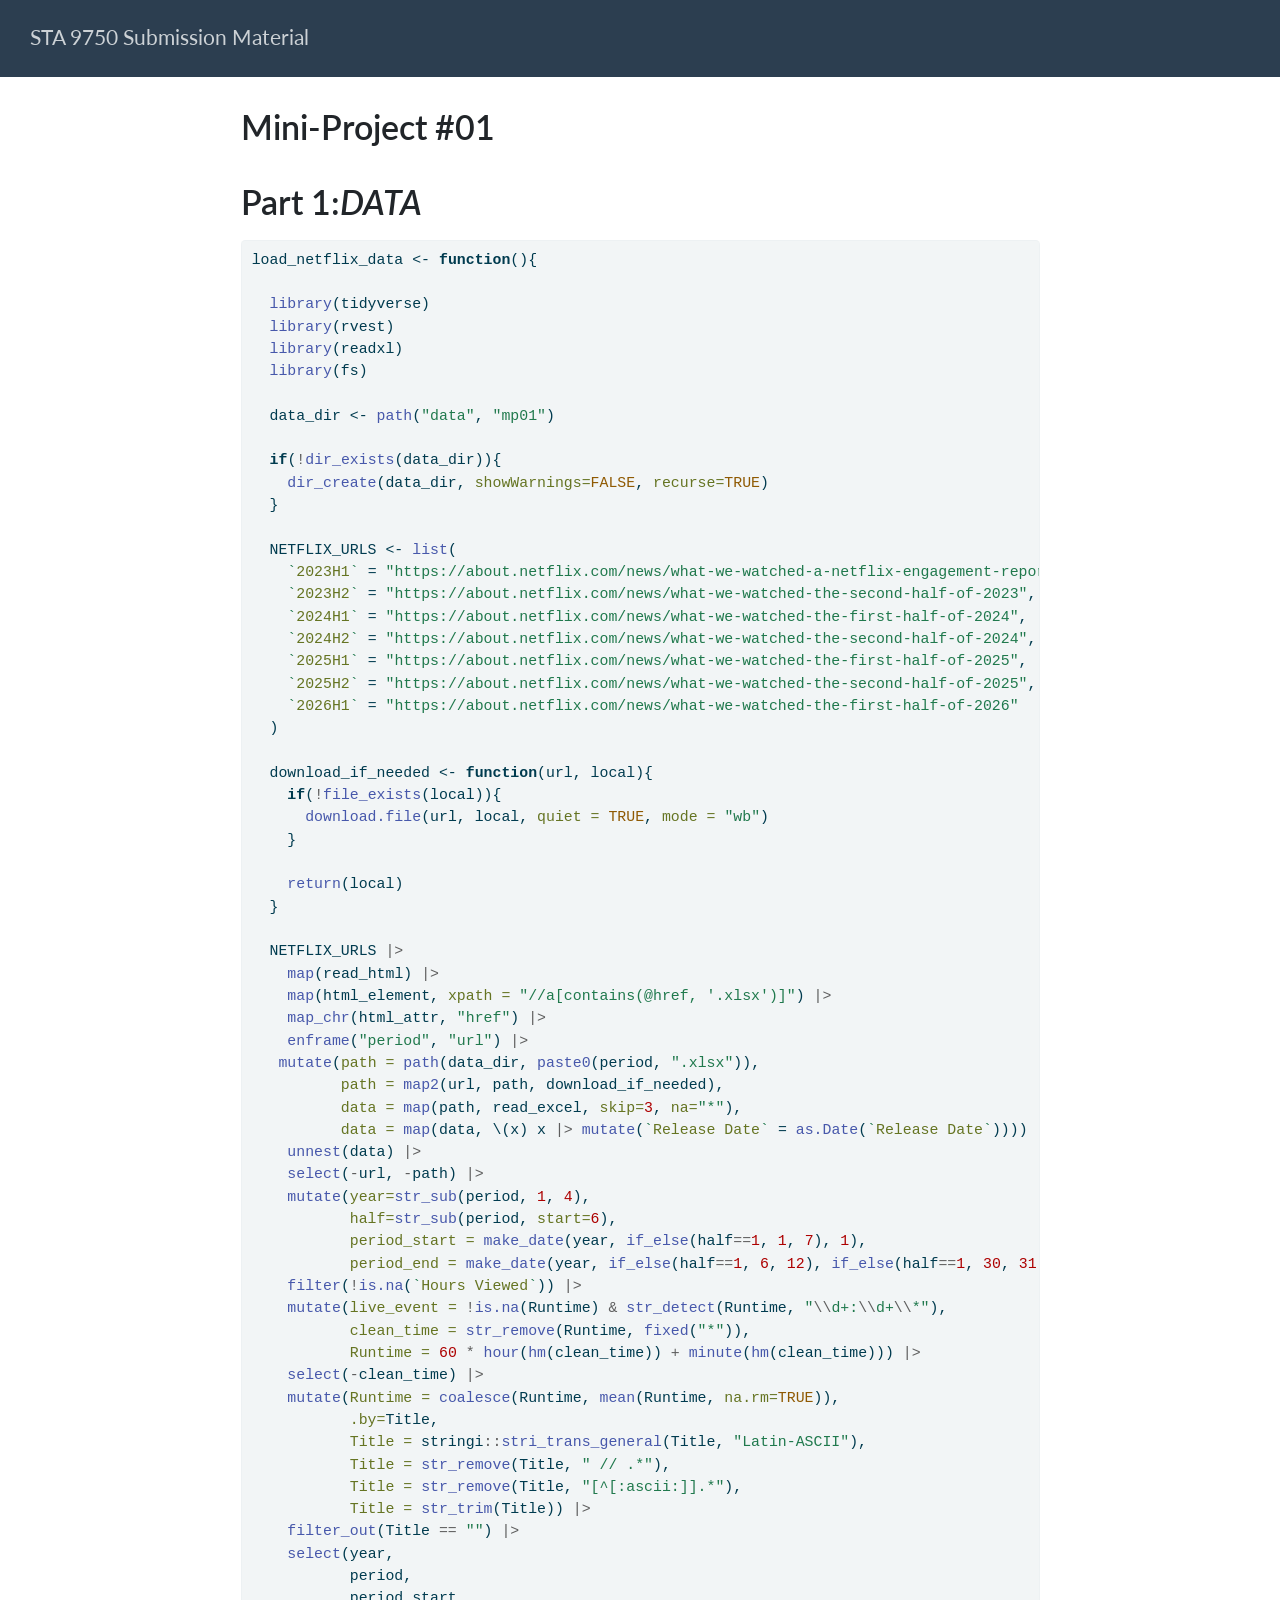
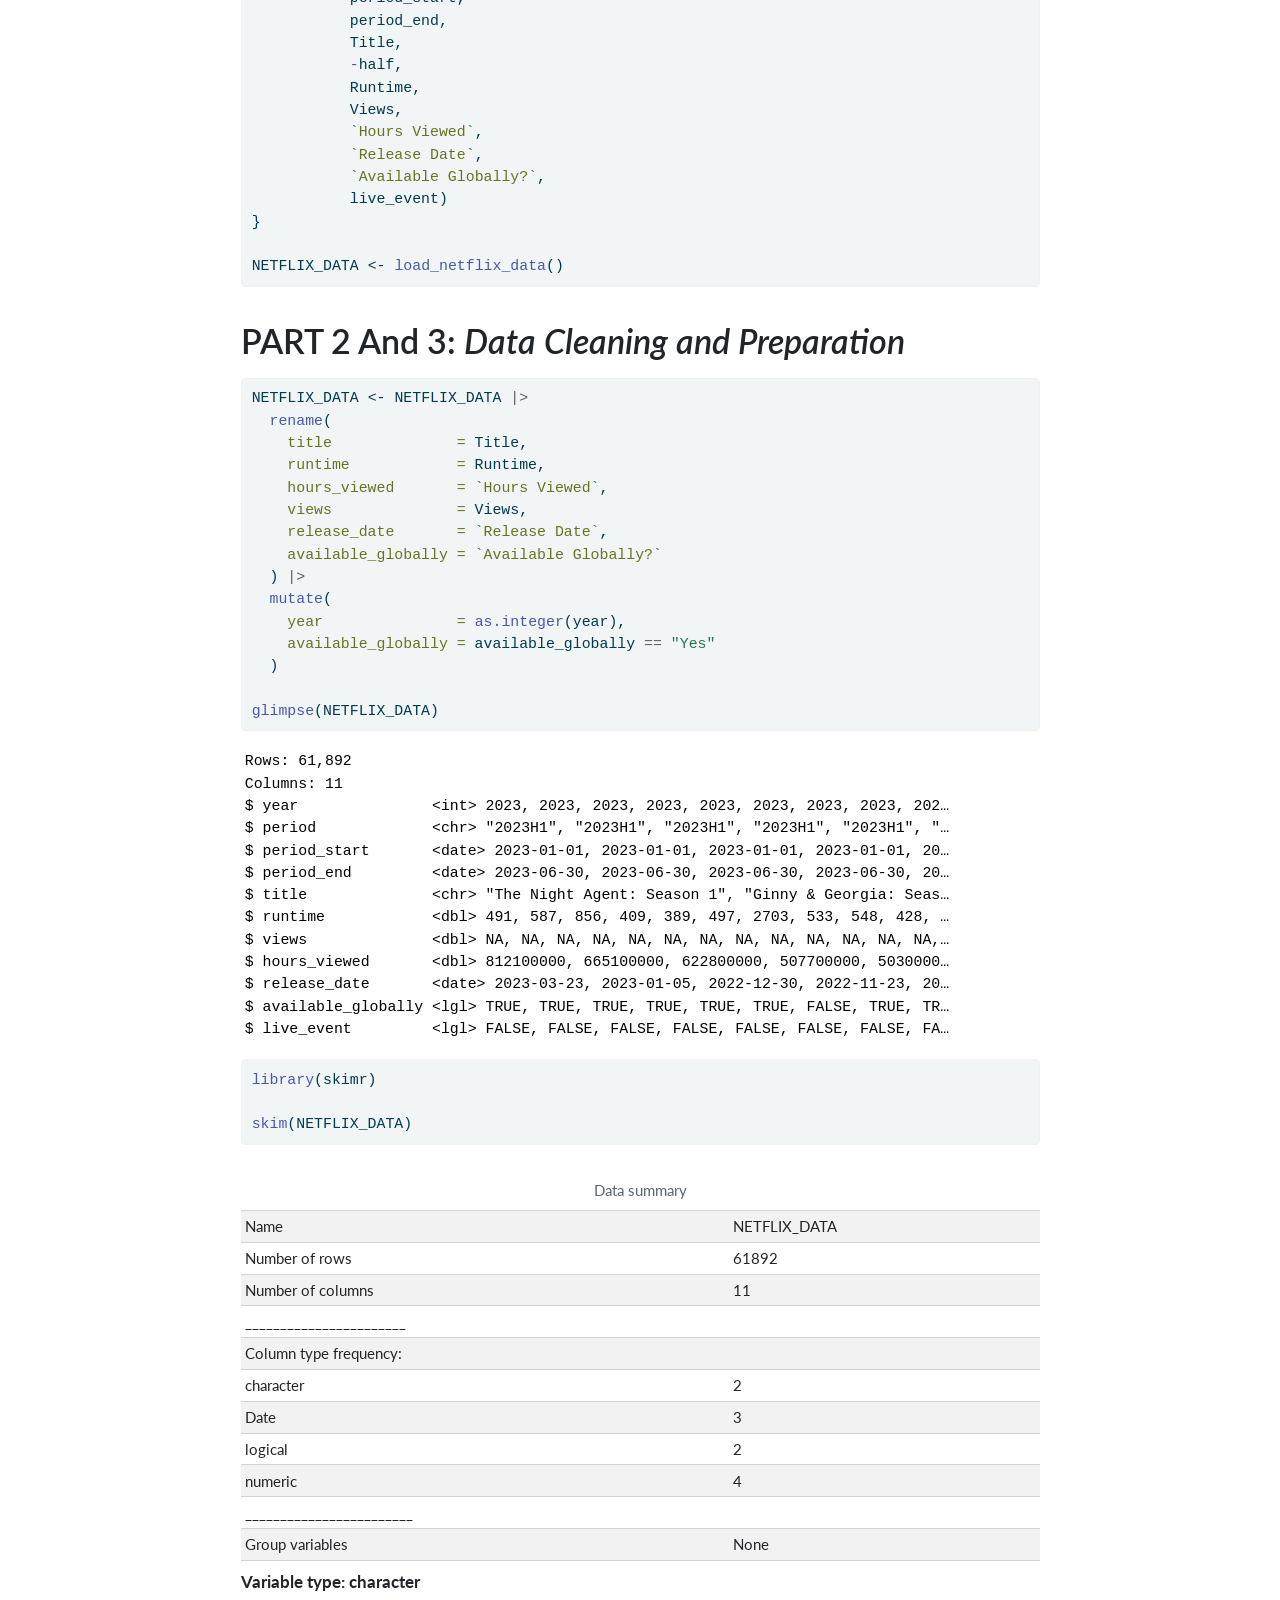
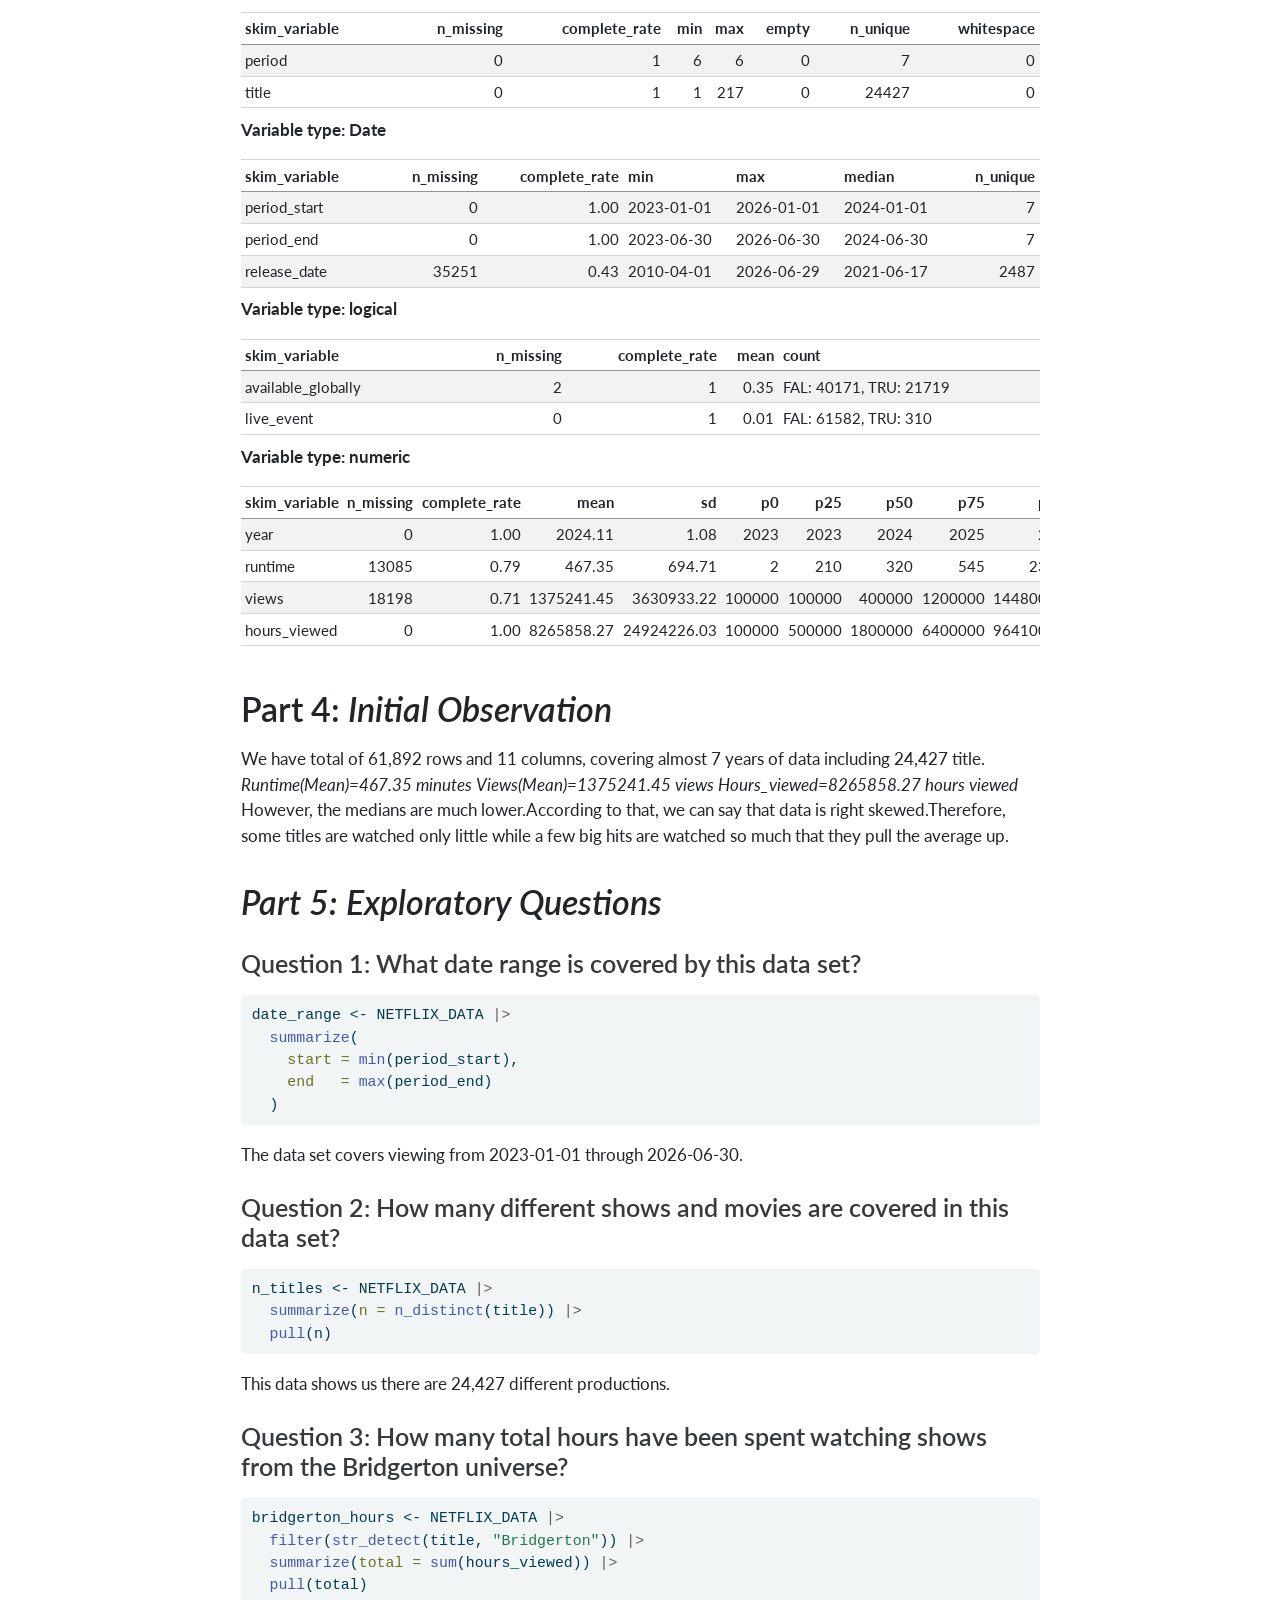
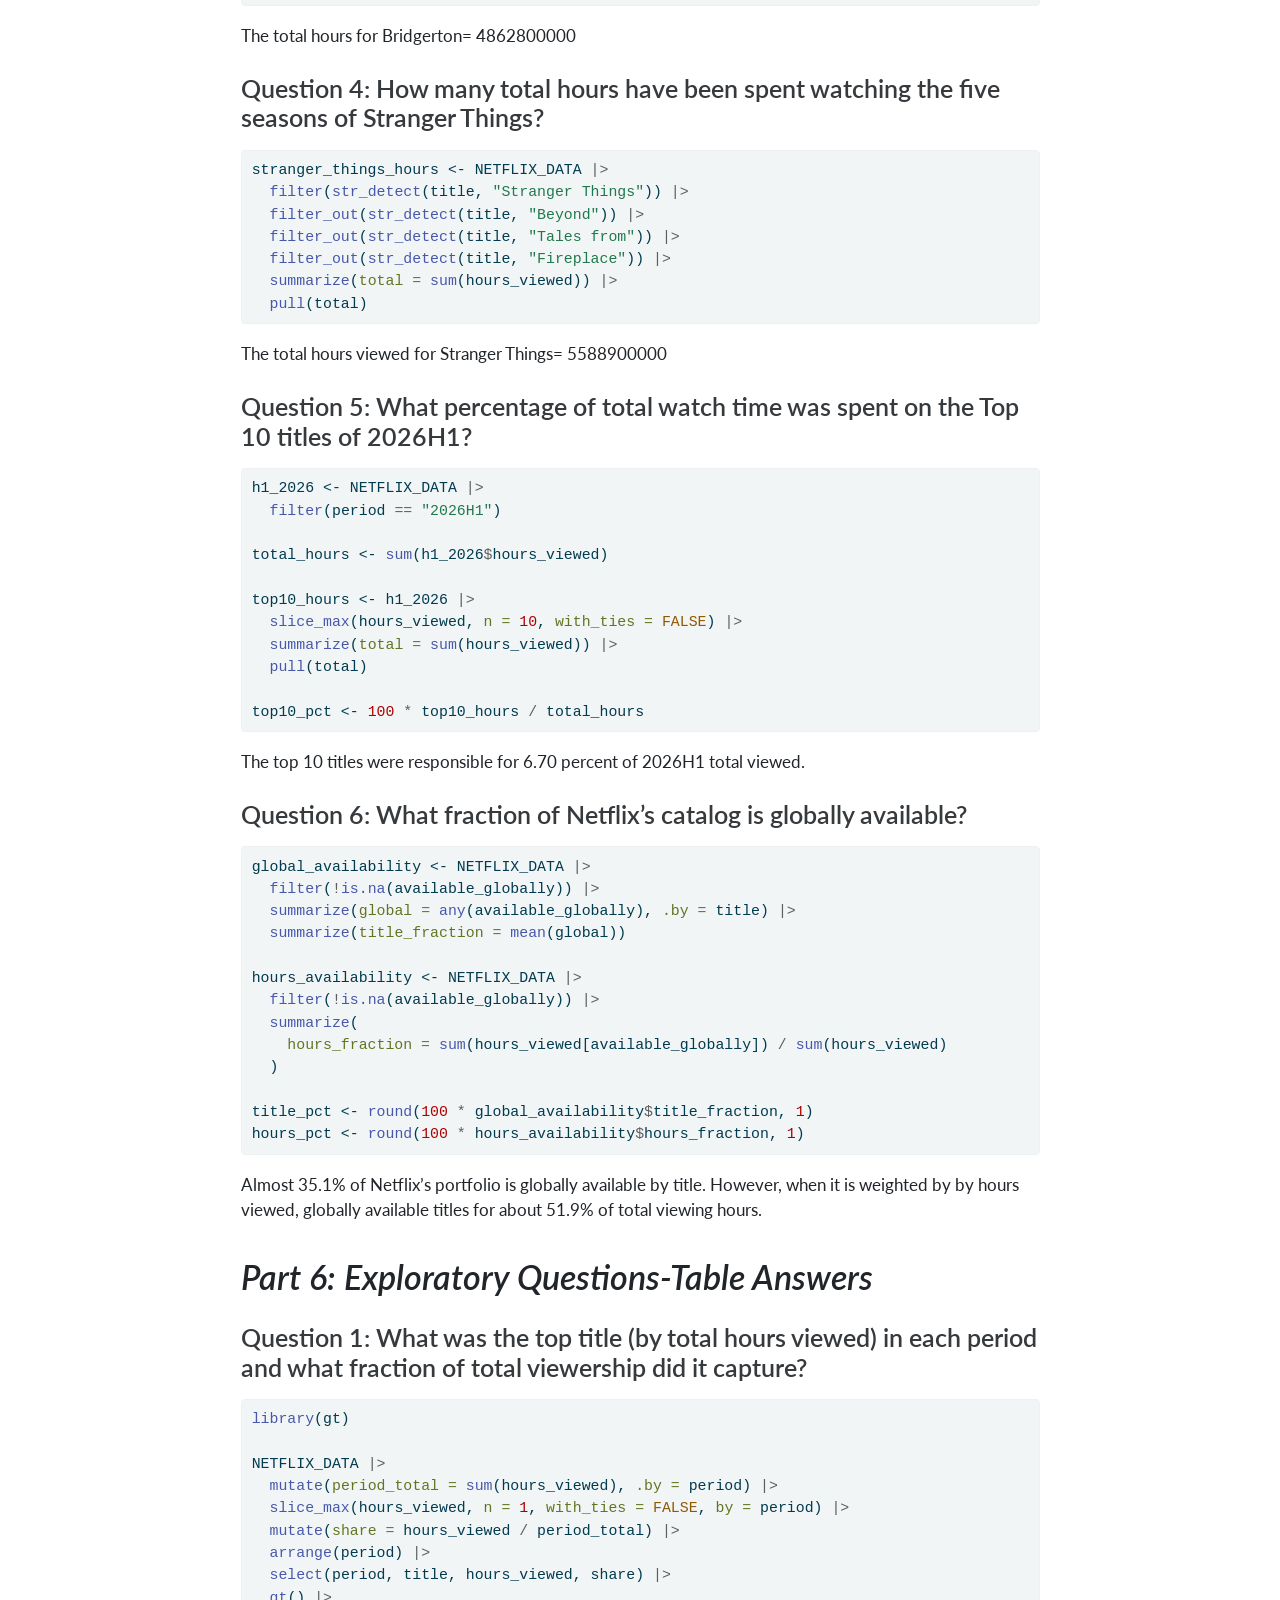
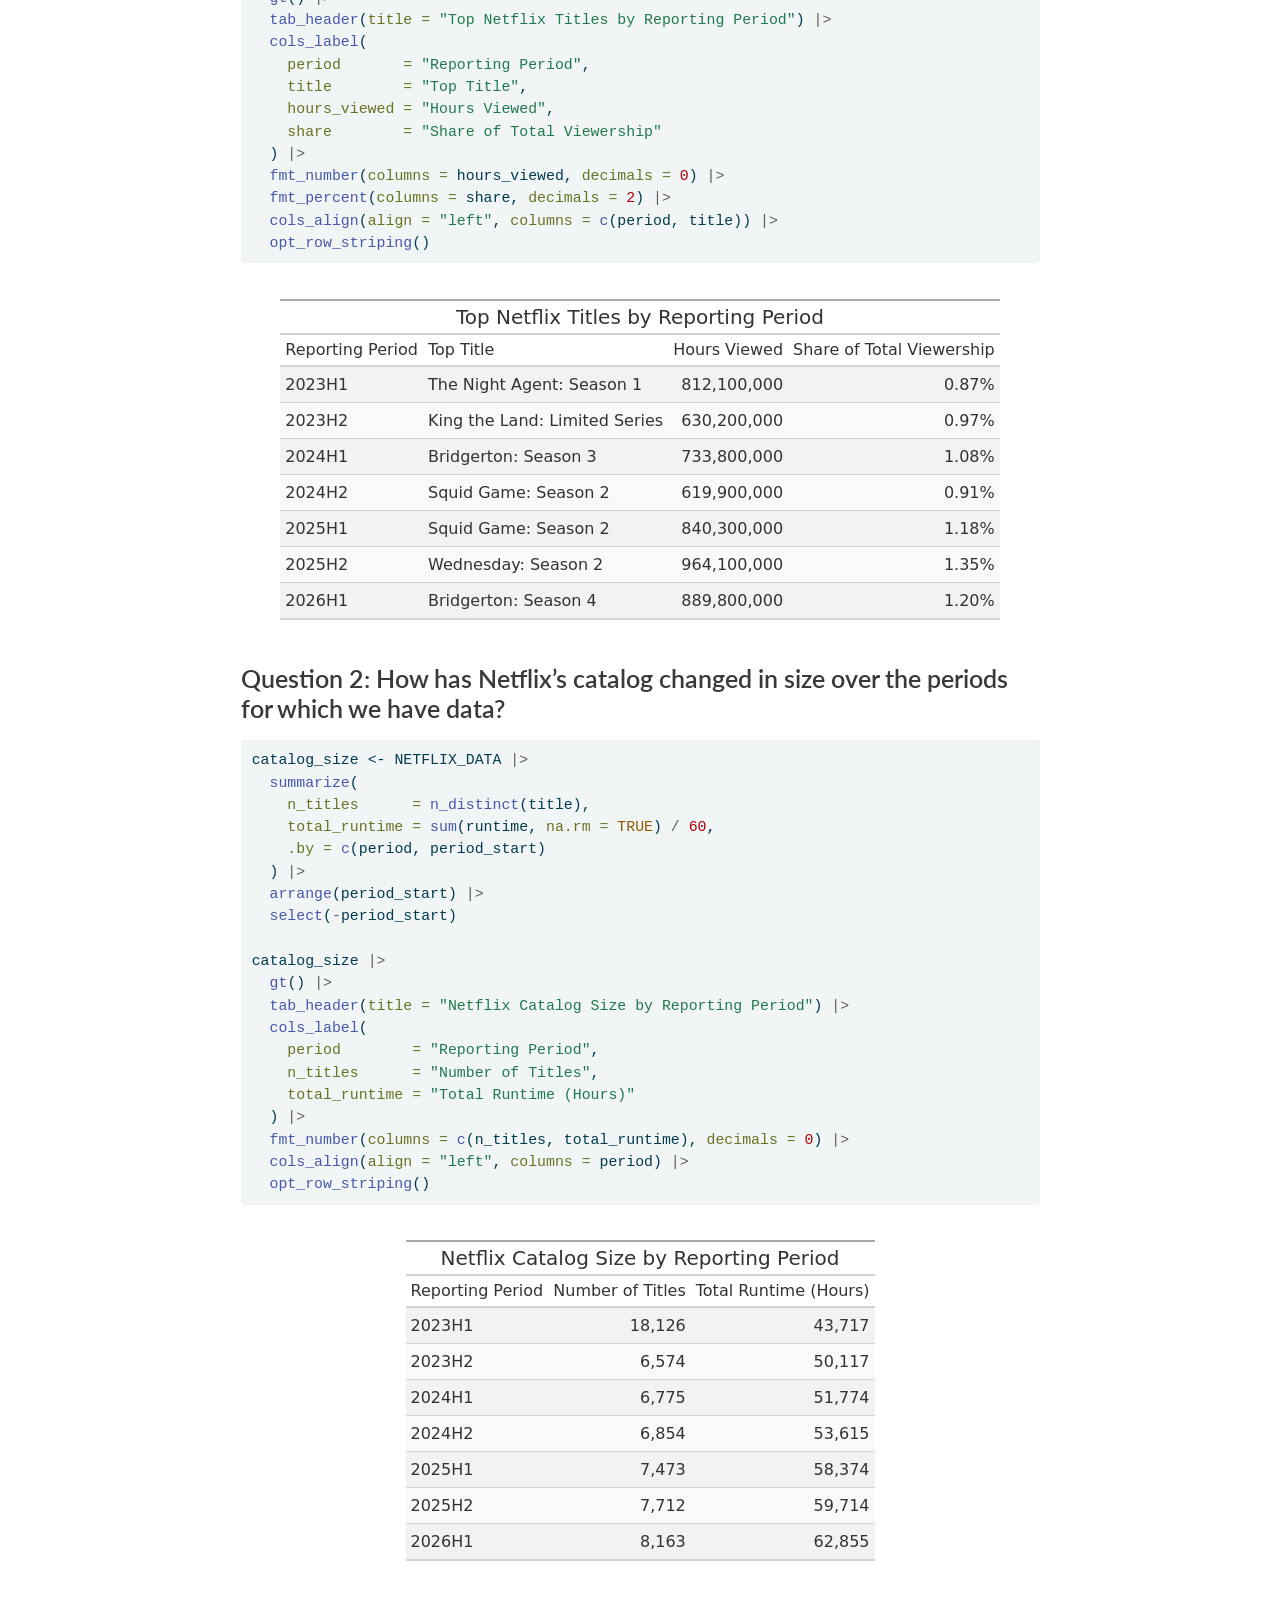
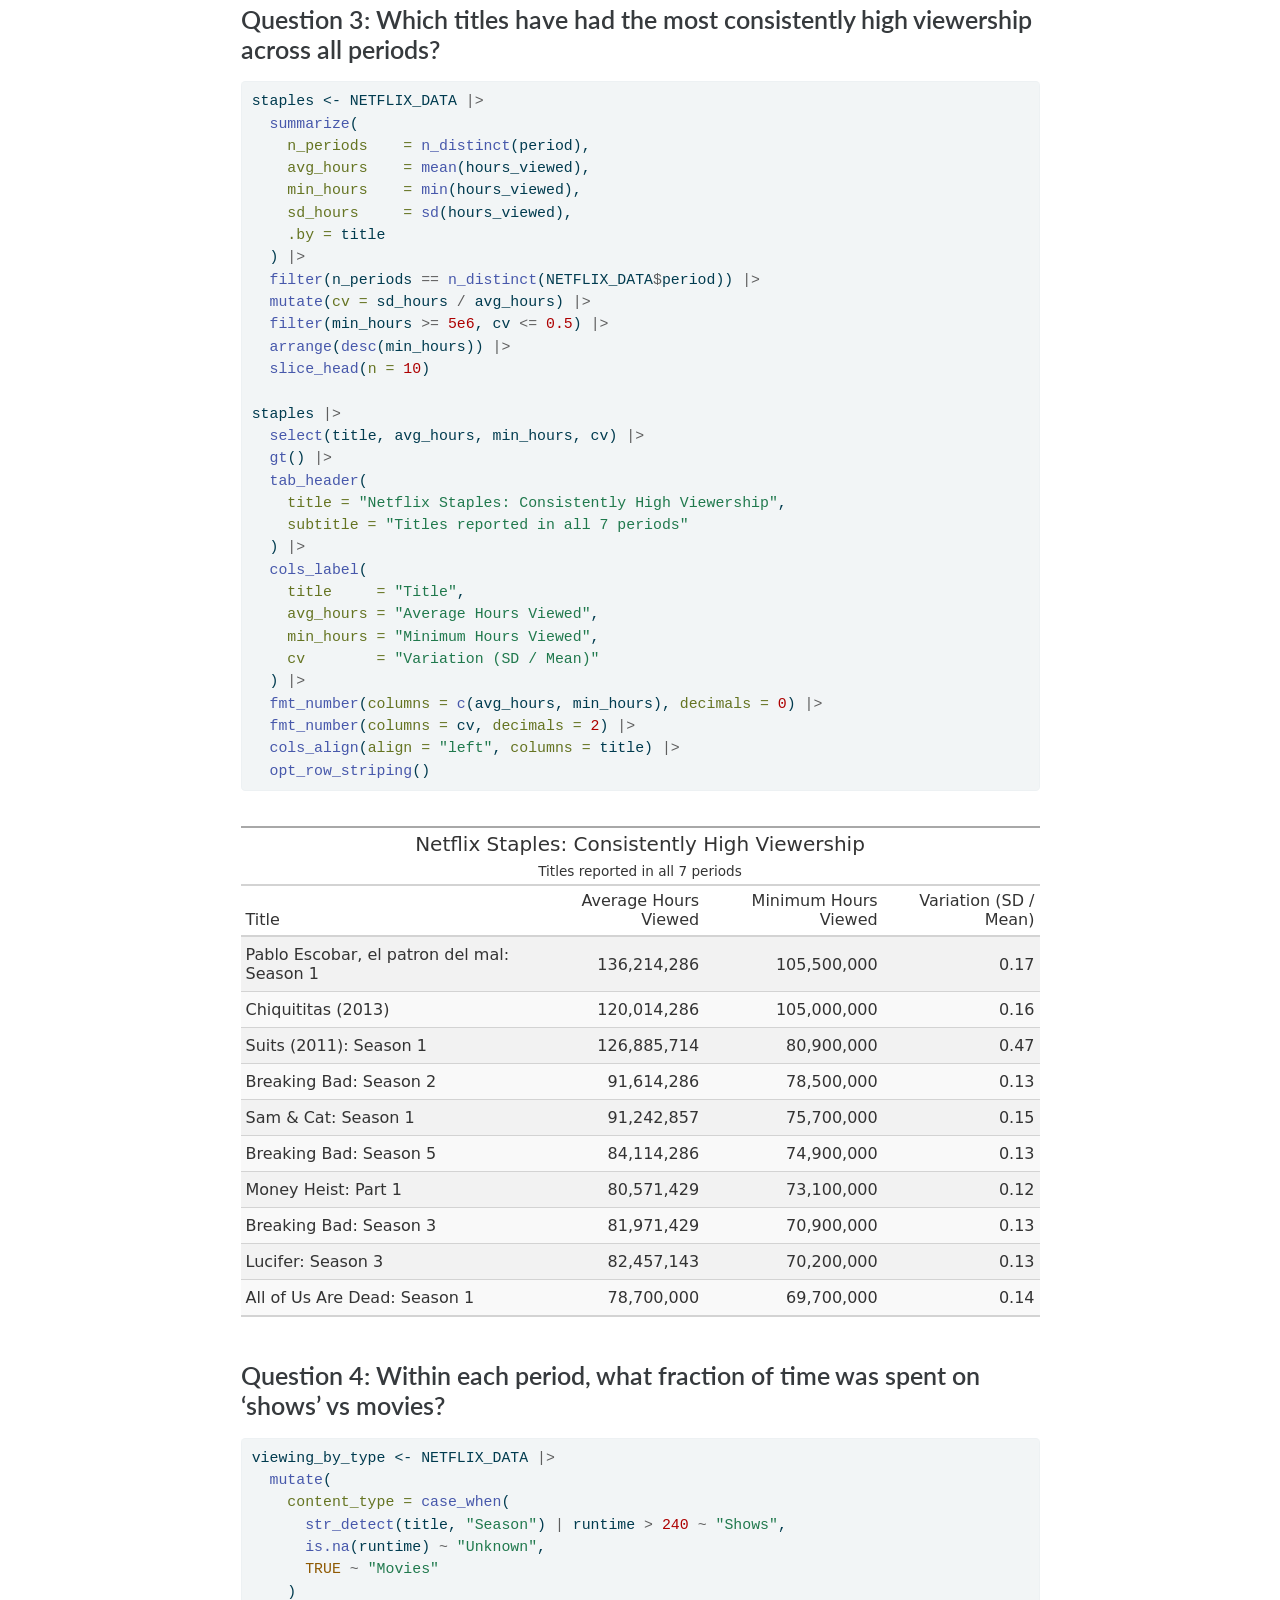
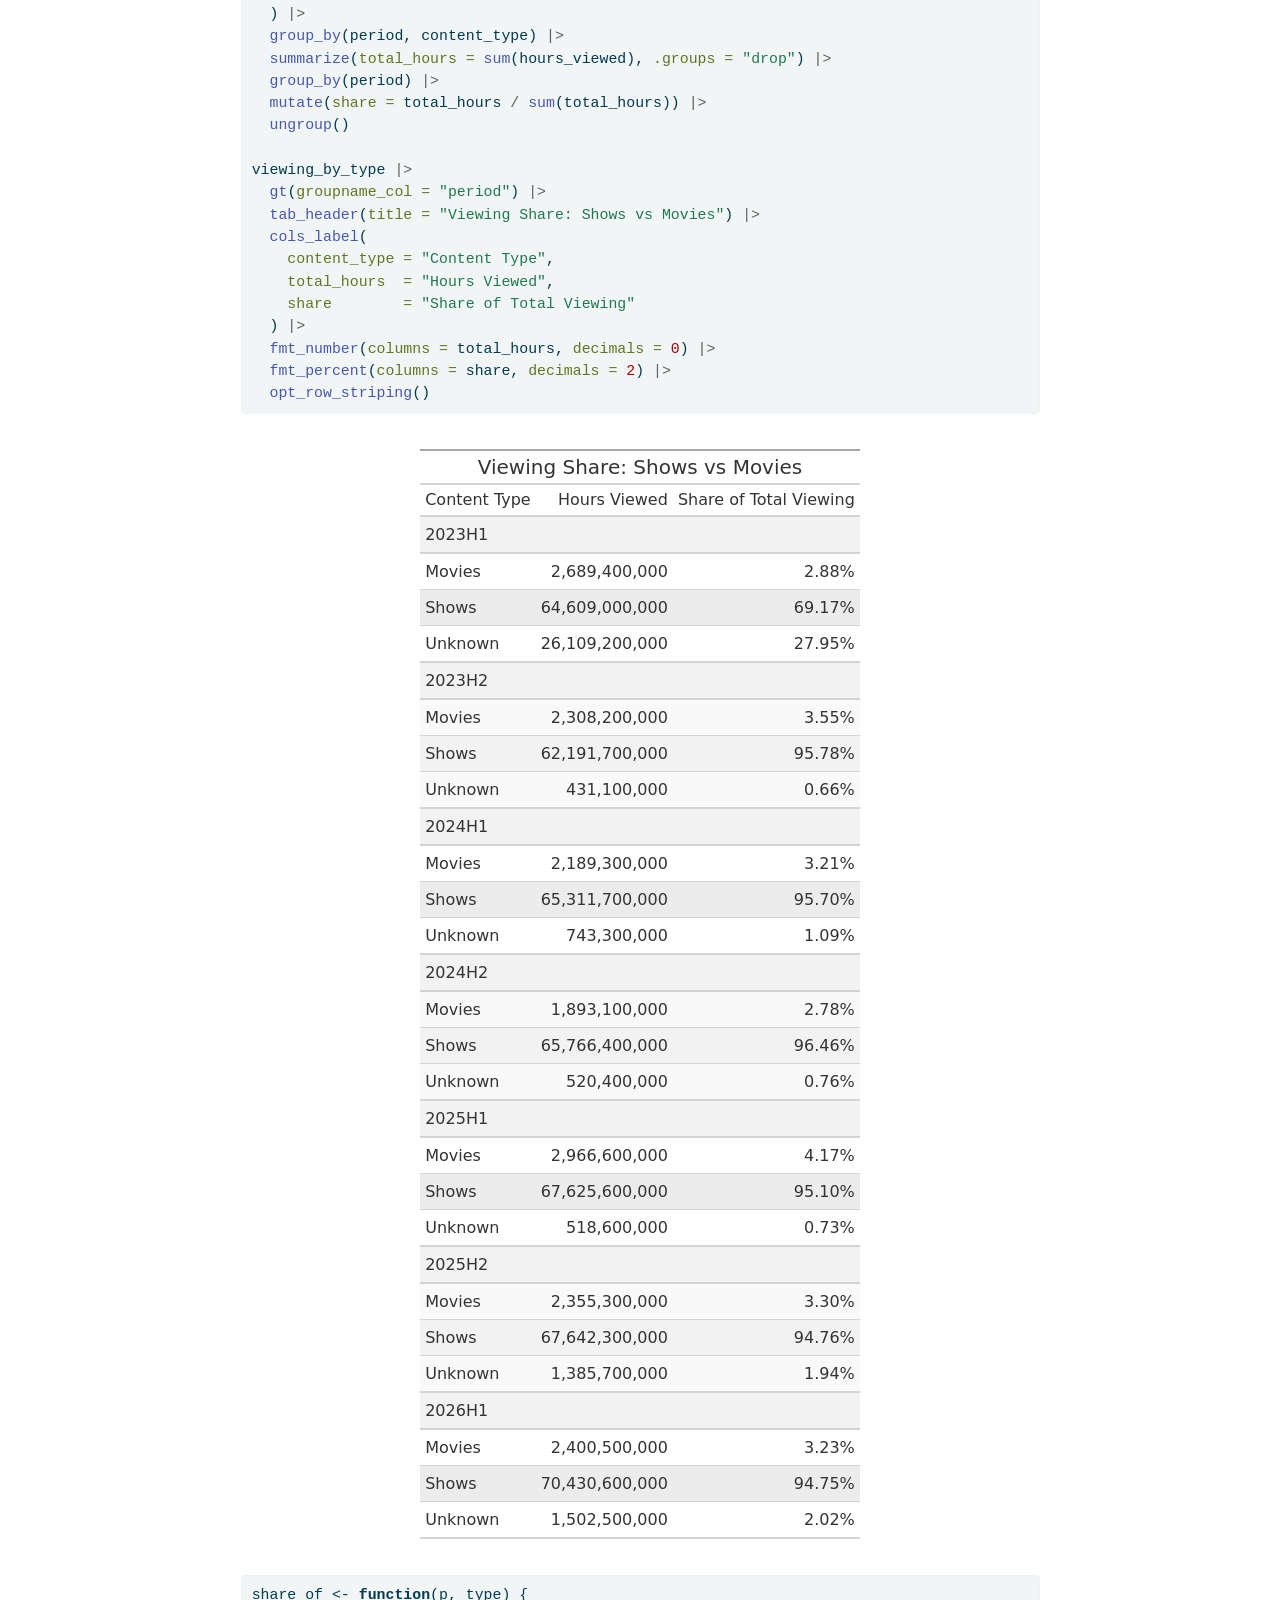
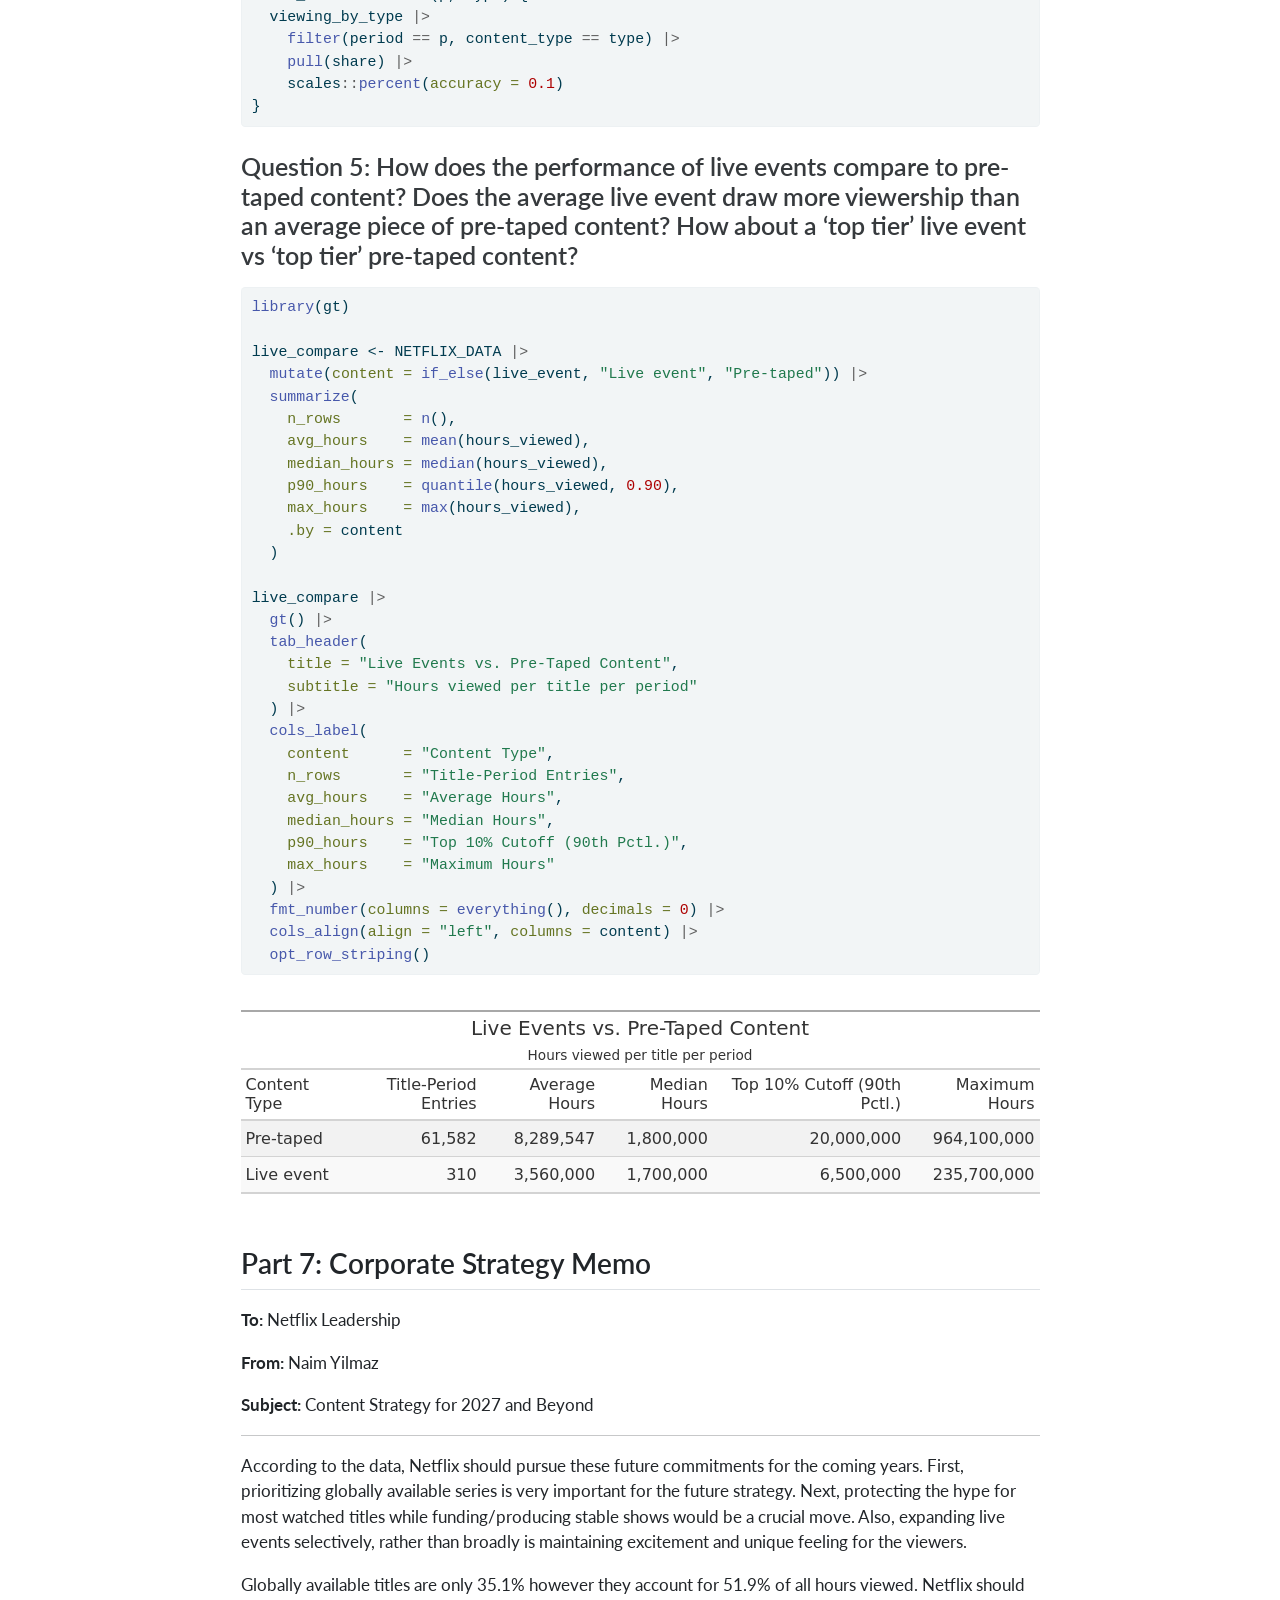
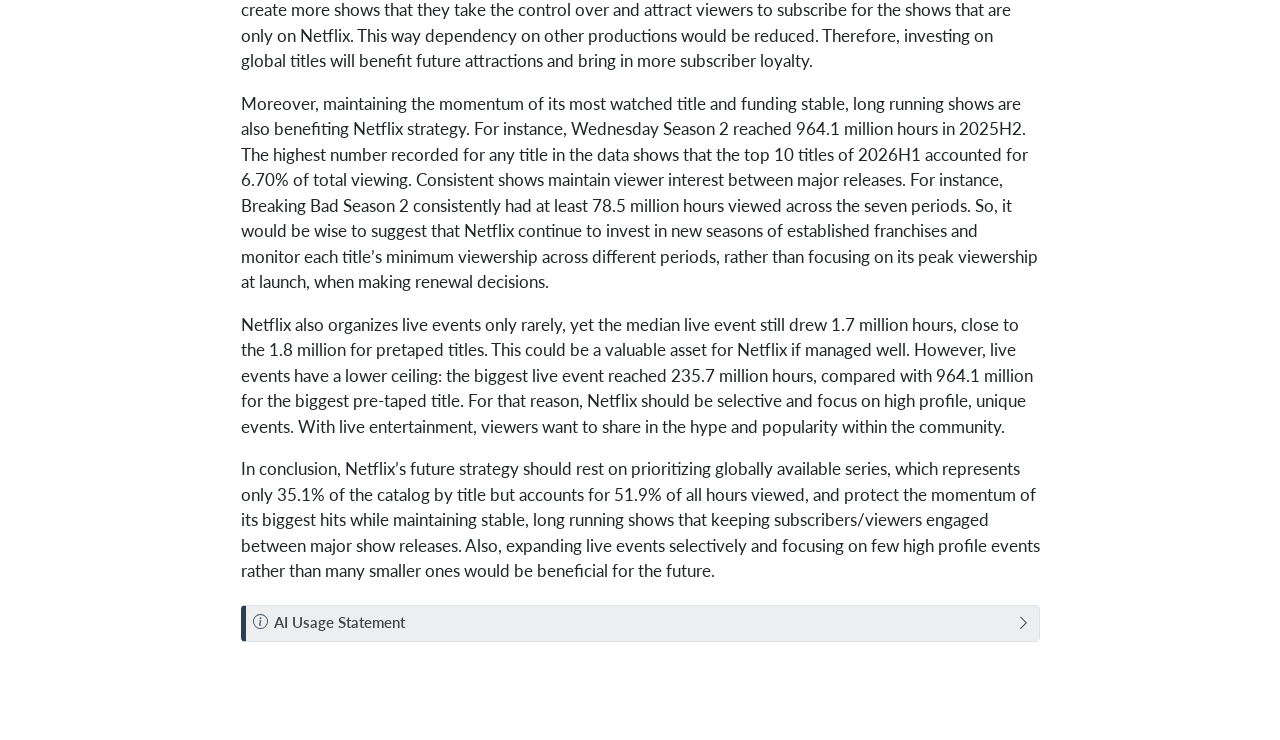
==== commit 9f483f25: "final" ====
--- a/docs/mp01.html
+++ b/docs/mp01.html
@@ -123,30 +123,7 @@
     <span class="navbar-title">STA 9750 Submission Material</span>
     </a>
   </div>
-          <button class="navbar-toggler" type="button" data-bs-toggle="collapse" data-bs-target="#navbarCollapse" aria-controls="navbarCollapse" role="menu" aria-expanded="false" aria-label="Toggle navigation" onclick="if (window.quartoToggleHeadroom) { window.quartoToggleHeadroom(); }">
-  <span class="navbar-toggler-icon"></span>
-</button>
-          <div class="collapse navbar-collapse" id="navbarCollapse">
-            <ul class="navbar-nav navbar-nav-scroll me-auto">
-  <li class="nav-item">
-    <a class="nav-link active" href="./mp01.html" aria-current="page"> 
-<span class="menu-text">Mini-Project #01</span></a>
-  </li>  
-  <li class="nav-item">
-    <a class="nav-link" href="./mp02.html"> 
-<span class="menu-text">Mini-Project #02</span></a>
-  </li>  
-  <li class="nav-item">
-    <a class="nav-link" href="./mp03.html"> 
-<span class="menu-text">Mini-Project #03</span></a>
-  </li>  
-  <li class="nav-item">
-    <a class="nav-link" href="./mp04.html"> 
-<span class="menu-text">Mini-Project #04</span></a>
-  </li>  
-</ul>
-          </div> <!-- /navcollapse -->
-            <div class="quarto-navbar-tools">
+        <div class="quarto-navbar-tools tools-end">
 </div>
       </div> <!-- /container-fluid -->
     </nav>
@@ -676,23 +653,23 @@
 <span id="cb11-19"><a href="#cb11-19" aria-hidden="true" tabindex="-1"></a>  <span class="fu">cols_align</span>(<span class="at">align =</span> <span class="st">"left"</span>, <span class="at">columns =</span> <span class="fu">c</span>(period, title)) <span class="sc">|&gt;</span></span>
 <span id="cb11-20"><a href="#cb11-20" aria-hidden="true" tabindex="-1"></a>  <span class="fu">opt_row_striping</span>()</span></code></pre></div><button title="Copy to Clipboard" class="code-copy-button"><i class="bi"></i></button></div>
 <div class="cell-output-display">
-<div id="umiydfmqdo" style="padding-left:0px;padding-right:0px;padding-top:10px;padding-bottom:10px;overflow-x:auto;overflow-y:auto;width:auto;height:auto;">
-<style>#umiydfmqdo table {
+<div id="ufhpoyrbbx" style="padding-left:0px;padding-right:0px;padding-top:10px;padding-bottom:10px;overflow-x:auto;overflow-y:auto;width:auto;height:auto;">
+<style>#ufhpoyrbbx table {
   font-family: system-ui, 'Segoe UI', Roboto, Helvetica, Arial, sans-serif, 'Apple Color Emoji', 'Segoe UI Emoji', 'Segoe UI Symbol', 'Noto Color Emoji';
   -webkit-font-smoothing: antialiased;
   -moz-osx-font-smoothing: grayscale;
 }
 
-#umiydfmqdo thead, #umiydfmqdo tbody, #umiydfmqdo tfoot, #umiydfmqdo tr, #umiydfmqdo td, #umiydfmqdo th {
+#ufhpoyrbbx thead, #ufhpoyrbbx tbody, #ufhpoyrbbx tfoot, #ufhpoyrbbx tr, #ufhpoyrbbx td, #ufhpoyrbbx th {
   border-style: none;
 }
 
-#umiydfmqdo p {
+#ufhpoyrbbx p {
   margin: 0;
   padding: 0;
 }
 
-#umiydfmqdo .gt_table {
+#ufhpoyrbbx .gt_table {
   display: table;
   border-collapse: collapse;
   line-height: normal;
@@ -718,12 +695,12 @@
   border-left-color: #D3D3D3;
 }
 
-#umiydfmqdo .gt_caption {
+#ufhpoyrbbx .gt_caption {
   padding-top: 4px;
   padding-bottom: 4px;
 }
 
-#umiydfmqdo .gt_title {
+#ufhpoyrbbx .gt_title {
   color: #333333;
   font-size: 125%;
   font-weight: initial;
@@ -735,7 +712,7 @@
   border-bottom-width: 0;
 }
 
-#umiydfmqdo .gt_subtitle {
+#ufhpoyrbbx .gt_subtitle {
   color: #333333;
   font-size: 85%;
   font-weight: initial;
@@ -747,7 +724,7 @@
   border-top-width: 0;
 }
 
-#umiydfmqdo .gt_heading {
+#ufhpoyrbbx .gt_heading {
   background-color: #FFFFFF;
   text-align: center;
   border-bottom-color: #FFFFFF;
@@ -759,13 +736,13 @@
   border-right-color: #D3D3D3;
 }
 
-#umiydfmqdo .gt_bottom_border {
-  border-bottom-style: solid;
-  border-bottom-width: 2px;
-  border-bottom-color: #D3D3D3;
-}
-
-#umiydfmqdo .gt_col_headings {
+#ufhpoyrbbx .gt_bottom_border {
+  border-bottom-style: solid;
+  border-bottom-width: 2px;
+  border-bottom-color: #D3D3D3;
+}
+
+#ufhpoyrbbx .gt_col_headings {
   border-top-style: solid;
   border-top-width: 2px;
   border-top-color: #D3D3D3;
@@ -780,7 +757,7 @@
   border-right-color: #D3D3D3;
 }
 
-#umiydfmqdo .gt_col_heading {
+#ufhpoyrbbx .gt_col_heading {
   color: #333333;
   background-color: #FFFFFF;
   font-size: 100%;
@@ -800,7 +777,7 @@
   overflow-x: hidden;
 }
 
-#umiydfmqdo .gt_column_spanner_outer {
+#ufhpoyrbbx .gt_column_spanner_outer {
   color: #333333;
   background-color: #FFFFFF;
   font-size: 100%;
@@ -812,15 +789,15 @@
   padding-right: 4px;
 }
 
-#umiydfmqdo .gt_column_spanner_outer:first-child {
+#ufhpoyrbbx .gt_column_spanner_outer:first-child {
   padding-left: 0;
 }
 
-#umiydfmqdo .gt_column_spanner_outer:last-child {
+#ufhpoyrbbx .gt_column_spanner_outer:last-child {
   padding-right: 0;
 }
 
-#umiydfmqdo .gt_column_spanner {
+#ufhpoyrbbx .gt_column_spanner {
   border-bottom-style: solid;
   border-bottom-width: 2px;
   border-bottom-color: #D3D3D3;
@@ -832,11 +809,11 @@
   width: 100%;
 }
 
-#umiydfmqdo .gt_spanner_row {
+#ufhpoyrbbx .gt_spanner_row {
   border-bottom-style: hidden;
 }
 
-#umiydfmqdo .gt_group_heading {
+#ufhpoyrbbx .gt_group_heading {
   padding-top: 8px;
   padding-bottom: 8px;
   padding-left: 5px;
@@ -862,7 +839,7 @@
   text-align: left;
 }
 
-#umiydfmqdo .gt_empty_group_heading {
+#ufhpoyrbbx .gt_empty_group_heading {
   padding: 0.5px;
   color: #333333;
   background-color: #FFFFFF;
@@ -877,15 +854,15 @@
   vertical-align: middle;
 }
 
-#umiydfmqdo .gt_from_md > :first-child {
+#ufhpoyrbbx .gt_from_md > :first-child {
   margin-top: 0;
 }
 
-#umiydfmqdo .gt_from_md > :last-child {
+#ufhpoyrbbx .gt_from_md > :last-child {
   margin-bottom: 0;
 }
 
-#umiydfmqdo .gt_row {
+#ufhpoyrbbx .gt_row {
   padding-top: 8px;
   padding-bottom: 8px;
   padding-left: 5px;
@@ -904,7 +881,7 @@
   overflow-x: hidden;
 }
 
-#umiydfmqdo .gt_stub {
+#ufhpoyrbbx .gt_stub {
   color: #333333;
   background-color: #FFFFFF;
   font-size: 100%;
@@ -917,7 +894,7 @@
   padding-right: 5px;
 }
 
-#umiydfmqdo .gt_stub_row_group {
+#ufhpoyrbbx .gt_stub_row_group {
   color: #333333;
   background-color: #FFFFFF;
   font-size: 100%;
@@ -931,15 +908,15 @@
   vertical-align: top;
 }
 
-#umiydfmqdo .gt_row_group_first td {
-  border-top-width: 2px;
-}
-
-#umiydfmqdo .gt_row_group_first th {
-  border-top-width: 2px;
-}
-
-#umiydfmqdo .gt_summary_row {
+#ufhpoyrbbx .gt_row_group_first td {
+  border-top-width: 2px;
+}
+
+#ufhpoyrbbx .gt_row_group_first th {
+  border-top-width: 2px;
+}
+
+#ufhpoyrbbx .gt_summary_row {
   color: #333333;
   background-color: #FFFFFF;
   text-transform: inherit;
@@ -949,16 +926,16 @@
   padding-right: 5px;
 }
 
-#umiydfmqdo .gt_first_summary_row {
+#ufhpoyrbbx .gt_first_summary_row {
   border-top-style: solid;
   border-top-color: #D3D3D3;
 }
 
-#umiydfmqdo .gt_first_summary_row.thick {
-  border-top-width: 2px;
-}
-
-#umiydfmqdo .gt_last_summary_row {
+#ufhpoyrbbx .gt_first_summary_row.thick {
+  border-top-width: 2px;
+}
+
+#ufhpoyrbbx .gt_last_summary_row {
   padding-top: 8px;
   padding-bottom: 8px;
   padding-left: 5px;
@@ -968,7 +945,7 @@
   border-bottom-color: #D3D3D3;
 }
 
-#umiydfmqdo .gt_grand_summary_row {
+#ufhpoyrbbx .gt_grand_summary_row {
   color: #333333;
   background-color: #FFFFFF;
   text-transform: inherit;
@@ -978,7 +955,7 @@
   padding-right: 5px;
 }
 
-#umiydfmqdo .gt_first_grand_summary_row {
+#ufhpoyrbbx .gt_first_grand_summary_row {
   padding-top: 8px;
   padding-bottom: 8px;
   padding-left: 5px;
@@ -988,7 +965,7 @@
   border-top-color: #D3D3D3;
 }
 
-#umiydfmqdo .gt_last_grand_summary_row_top {
+#ufhpoyrbbx .gt_last_grand_summary_row_top {
   padding-top: 8px;
   padding-bottom: 8px;
   padding-left: 5px;
@@ -998,11 +975,11 @@
   border-bottom-color: #D3D3D3;
 }
 
-#umiydfmqdo .gt_striped {
+#ufhpoyrbbx .gt_striped {
   background-color: rgba(128, 128, 128, 0.05);
 }
 
-#umiydfmqdo .gt_table_body {
+#ufhpoyrbbx .gt_table_body {
   border-top-style: solid;
   border-top-width: 2px;
   border-top-color: #D3D3D3;
@@ -1011,7 +988,7 @@
   border-bottom-color: #D3D3D3;
 }
 
-#umiydfmqdo .gt_footnotes {
+#ufhpoyrbbx .gt_footnotes {
   color: #333333;
   background-color: #FFFFFF;
   border-bottom-style: none;
@@ -1025,7 +1002,7 @@
   border-right-color: #D3D3D3;
 }
 
-#umiydfmqdo .gt_footnote {
+#ufhpoyrbbx .gt_footnote {
   margin: 0px;
   font-size: 90%;
   padding-top: 4px;
@@ -1034,7 +1011,7 @@
   padding-right: 5px;
 }
 
-#umiydfmqdo .gt_sourcenotes {
+#ufhpoyrbbx .gt_sourcenotes {
   color: #333333;
   background-color: #FFFFFF;
   border-bottom-style: none;
@@ -1048,7 +1025,7 @@
   border-right-color: #D3D3D3;
 }
 
-#umiydfmqdo .gt_sourcenote {
+#ufhpoyrbbx .gt_sourcenote {
   font-size: 90%;
   padding-top: 4px;
   padding-bottom: 4px;
@@ -1056,72 +1033,72 @@
   padding-right: 5px;
 }
 
-#umiydfmqdo .gt_left {
+#ufhpoyrbbx .gt_left {
   text-align: left;
 }
 
-#umiydfmqdo .gt_center {
+#ufhpoyrbbx .gt_center {
   text-align: center;
 }
 
-#umiydfmqdo .gt_right {
+#ufhpoyrbbx .gt_right {
   text-align: right;
   font-variant-numeric: tabular-nums;
 }
 
-#umiydfmqdo .gt_font_normal {
+#ufhpoyrbbx .gt_font_normal {
   font-weight: normal;
 }
 
-#umiydfmqdo .gt_font_bold {
+#ufhpoyrbbx .gt_font_bold {
   font-weight: bold;
 }
 
-#umiydfmqdo .gt_font_italic {
+#ufhpoyrbbx .gt_font_italic {
   font-style: italic;
 }
 
-#umiydfmqdo .gt_super {
+#ufhpoyrbbx .gt_super {
   font-size: 65%;
 }
 
-#umiydfmqdo .gt_footnote_marks {
+#ufhpoyrbbx .gt_footnote_marks {
   font-size: 75%;
   vertical-align: 0.4em;
   position: initial;
 }
 
-#umiydfmqdo .gt_asterisk {
+#ufhpoyrbbx .gt_asterisk {
   font-size: 100%;
   vertical-align: 0;
 }
 
-#umiydfmqdo .gt_indent_1 {
+#ufhpoyrbbx .gt_indent_1 {
   text-indent: 5px;
 }
 
-#umiydfmqdo .gt_indent_2 {
+#ufhpoyrbbx .gt_indent_2 {
   text-indent: 10px;
 }
 
-#umiydfmqdo .gt_indent_3 {
+#ufhpoyrbbx .gt_indent_3 {
   text-indent: 15px;
 }
 
-#umiydfmqdo .gt_indent_4 {
+#ufhpoyrbbx .gt_indent_4 {
   text-indent: 20px;
 }
 
-#umiydfmqdo .gt_indent_5 {
+#ufhpoyrbbx .gt_indent_5 {
   text-indent: 25px;
 }
 
-#umiydfmqdo .katex-display {
+#ufhpoyrbbx .katex-display {
   display: inline-flex !important;
   margin-bottom: 0.75em !important;
 }
 
-#umiydfmqdo div.Reactable > div.rt-table > div.rt-thead > div.rt-tr.rt-tr-group-header > div.rt-th-group:after {
+#ufhpoyrbbx div.Reactable > div.rt-table > div.rt-thead > div.rt-tr.rt-tr-group-header > div.rt-th-group:after {
   height: 0px !important;
 }
 </style>
@@ -1212,23 +1189,23 @@
 <span id="cb12-19"><a href="#cb12-19" aria-hidden="true" tabindex="-1"></a>  <span class="fu">cols_align</span>(<span class="at">align =</span> <span class="st">"left"</span>, <span class="at">columns =</span> period) <span class="sc">|&gt;</span></span>
 <span id="cb12-20"><a href="#cb12-20" aria-hidden="true" tabindex="-1"></a>  <span class="fu">opt_row_striping</span>()</span></code></pre></div><button title="Copy to Clipboard" class="code-copy-button"><i class="bi"></i></button></div>
 <div class="cell-output-display">
-<div id="tjmtdqgdlg" style="padding-left:0px;padding-right:0px;padding-top:10px;padding-bottom:10px;overflow-x:auto;overflow-y:auto;width:auto;height:auto;">
-<style>#tjmtdqgdlg table {
+<div id="xgysxyhqng" style="padding-left:0px;padding-right:0px;padding-top:10px;padding-bottom:10px;overflow-x:auto;overflow-y:auto;width:auto;height:auto;">
+<style>#xgysxyhqng table {
   font-family: system-ui, 'Segoe UI', Roboto, Helvetica, Arial, sans-serif, 'Apple Color Emoji', 'Segoe UI Emoji', 'Segoe UI Symbol', 'Noto Color Emoji';
   -webkit-font-smoothing: antialiased;
   -moz-osx-font-smoothing: grayscale;
 }
 
-#tjmtdqgdlg thead, #tjmtdqgdlg tbody, #tjmtdqgdlg tfoot, #tjmtdqgdlg tr, #tjmtdqgdlg td, #tjmtdqgdlg th {
+#xgysxyhqng thead, #xgysxyhqng tbody, #xgysxyhqng tfoot, #xgysxyhqng tr, #xgysxyhqng td, #xgysxyhqng th {
   border-style: none;
 }
 
-#tjmtdqgdlg p {
+#xgysxyhqng p {
   margin: 0;
   padding: 0;
 }
 
-#tjmtdqgdlg .gt_table {
+#xgysxyhqng .gt_table {
   display: table;
   border-collapse: collapse;
   line-height: normal;
@@ -1254,12 +1231,12 @@
   border-left-color: #D3D3D3;
 }
 
-#tjmtdqgdlg .gt_caption {
+#xgysxyhqng .gt_caption {
   padding-top: 4px;
   padding-bottom: 4px;
 }
 
-#tjmtdqgdlg .gt_title {
+#xgysxyhqng .gt_title {
   color: #333333;
   font-size: 125%;
   font-weight: initial;
@@ -1271,7 +1248,7 @@
   border-bottom-width: 0;
 }
 
-#tjmtdqgdlg .gt_subtitle {
+#xgysxyhqng .gt_subtitle {
   color: #333333;
   font-size: 85%;
   font-weight: initial;
@@ -1283,7 +1260,7 @@
   border-top-width: 0;
 }
 
-#tjmtdqgdlg .gt_heading {
+#xgysxyhqng .gt_heading {
   background-color: #FFFFFF;
   text-align: center;
   border-bottom-color: #FFFFFF;
@@ -1295,13 +1272,13 @@
   border-right-color: #D3D3D3;
 }
 
-#tjmtdqgdlg .gt_bottom_border {
-  border-bottom-style: solid;
-  border-bottom-width: 2px;
-  border-bottom-color: #D3D3D3;
-}
-
-#tjmtdqgdlg .gt_col_headings {
+#xgysxyhqng .gt_bottom_border {
+  border-bottom-style: solid;
+  border-bottom-width: 2px;
+  border-bottom-color: #D3D3D3;
+}
+
+#xgysxyhqng .gt_col_headings {
   border-top-style: solid;
   border-top-width: 2px;
   border-top-color: #D3D3D3;
@@ -1316,7 +1293,7 @@
   border-right-color: #D3D3D3;
 }
 
-#tjmtdqgdlg .gt_col_heading {
+#xgysxyhqng .gt_col_heading {
   color: #333333;
   background-color: #FFFFFF;
   font-size: 100%;
@@ -1336,7 +1313,7 @@
   overflow-x: hidden;
 }
 
-#tjmtdqgdlg .gt_column_spanner_outer {
+#xgysxyhqng .gt_column_spanner_outer {
   color: #333333;
   background-color: #FFFFFF;
   font-size: 100%;
@@ -1348,15 +1325,15 @@
   padding-right: 4px;
 }
 
-#tjmtdqgdlg .gt_column_spanner_outer:first-child {
+#xgysxyhqng .gt_column_spanner_outer:first-child {
   padding-left: 0;
 }
 
-#tjmtdqgdlg .gt_column_spanner_outer:last-child {
+#xgysxyhqng .gt_column_spanner_outer:last-child {
   padding-right: 0;
 }
 
-#tjmtdqgdlg .gt_column_spanner {
+#xgysxyhqng .gt_column_spanner {
   border-bottom-style: solid;
   border-bottom-width: 2px;
   border-bottom-color: #D3D3D3;
@@ -1368,11 +1345,11 @@
   width: 100%;
 }
 
-#tjmtdqgdlg .gt_spanner_row {
+#xgysxyhqng .gt_spanner_row {
   border-bottom-style: hidden;
 }
 
-#tjmtdqgdlg .gt_group_heading {
+#xgysxyhqng .gt_group_heading {
   padding-top: 8px;
   padding-bottom: 8px;
   padding-left: 5px;
@@ -1398,7 +1375,7 @@
   text-align: left;
 }
 
-#tjmtdqgdlg .gt_empty_group_heading {
+#xgysxyhqng .gt_empty_group_heading {
   padding: 0.5px;
   color: #333333;
   background-color: #FFFFFF;
@@ -1413,15 +1390,15 @@
   vertical-align: middle;
 }
 
-#tjmtdqgdlg .gt_from_md > :first-child {
+#xgysxyhqng .gt_from_md > :first-child {
   margin-top: 0;
 }
 
-#tjmtdqgdlg .gt_from_md > :last-child {
+#xgysxyhqng .gt_from_md > :last-child {
   margin-bottom: 0;
 }
 
-#tjmtdqgdlg .gt_row {
+#xgysxyhqng .gt_row {
   padding-top: 8px;
   padding-bottom: 8px;
   padding-left: 5px;
@@ -1440,7 +1417,7 @@
   overflow-x: hidden;
 }
 
-#tjmtdqgdlg .gt_stub {
+#xgysxyhqng .gt_stub {
   color: #333333;
   background-color: #FFFFFF;
   font-size: 100%;
@@ -1453,7 +1430,7 @@
   padding-right: 5px;
 }
 
-#tjmtdqgdlg .gt_stub_row_group {
+#xgysxyhqng .gt_stub_row_group {
   color: #333333;
   background-color: #FFFFFF;
   font-size: 100%;
@@ -1467,15 +1444,15 @@
   vertical-align: top;
 }
 
-#tjmtdqgdlg .gt_row_group_first td {
-  border-top-width: 2px;
-}
-
-#tjmtdqgdlg .gt_row_group_first th {
-  border-top-width: 2px;
-}
-
-#tjmtdqgdlg .gt_summary_row {
+#xgysxyhqng .gt_row_group_first td {
+  border-top-width: 2px;
+}
+
+#xgysxyhqng .gt_row_group_first th {
+  border-top-width: 2px;
+}
+
+#xgysxyhqng .gt_summary_row {
   color: #333333;
   background-color: #FFFFFF;
   text-transform: inherit;
@@ -1485,16 +1462,16 @@
   padding-right: 5px;
 }
 
-#tjmtdqgdlg .gt_first_summary_row {
+#xgysxyhqng .gt_first_summary_row {
   border-top-style: solid;
   border-top-color: #D3D3D3;
 }
 
-#tjmtdqgdlg .gt_first_summary_row.thick {
-  border-top-width: 2px;
-}
-
-#tjmtdqgdlg .gt_last_summary_row {
+#xgysxyhqng .gt_first_summary_row.thick {
+  border-top-width: 2px;
+}
+
+#xgysxyhqng .gt_last_summary_row {
   padding-top: 8px;
   padding-bottom: 8px;
   padding-left: 5px;
@@ -1504,7 +1481,7 @@
   border-bottom-color: #D3D3D3;
 }
 
-#tjmtdqgdlg .gt_grand_summary_row {
+#xgysxyhqng .gt_grand_summary_row {
   color: #333333;
   background-color: #FFFFFF;
   text-transform: inherit;
@@ -1514,7 +1491,7 @@
   padding-right: 5px;
 }
 
-#tjmtdqgdlg .gt_first_grand_summary_row {
+#xgysxyhqng .gt_first_grand_summary_row {
   padding-top: 8px;
   padding-bottom: 8px;
   padding-left: 5px;
@@ -1524,7 +1501,7 @@
   border-top-color: #D3D3D3;
 }
 
-#tjmtdqgdlg .gt_last_grand_summary_row_top {
+#xgysxyhqng .gt_last_grand_summary_row_top {
   padding-top: 8px;
   padding-bottom: 8px;
   padding-left: 5px;
@@ -1534,11 +1511,11 @@
   border-bottom-color: #D3D3D3;
 }
 
-#tjmtdqgdlg .gt_striped {
+#xgysxyhqng .gt_striped {
   background-color: rgba(128, 128, 128, 0.05);
 }
 
-#tjmtdqgdlg .gt_table_body {
+#xgysxyhqng .gt_table_body {
   border-top-style: solid;
   border-top-width: 2px;
   border-top-color: #D3D3D3;
@@ -1547,7 +1524,7 @@
   border-bottom-color: #D3D3D3;
 }
 
-#tjmtdqgdlg .gt_footnotes {
+#xgysxyhqng .gt_footnotes {
   color: #333333;
   background-color: #FFFFFF;
   border-bottom-style: none;
@@ -1561,7 +1538,7 @@
   border-right-color: #D3D3D3;
 }
 
-#tjmtdqgdlg .gt_footnote {
+#xgysxyhqng .gt_footnote {
   margin: 0px;
   font-size: 90%;
   padding-top: 4px;
@@ -1570,7 +1547,7 @@
   padding-right: 5px;
 }
 
-#tjmtdqgdlg .gt_sourcenotes {
+#xgysxyhqng .gt_sourcenotes {
   color: #333333;
   background-color: #FFFFFF;
   border-bottom-style: none;
@@ -1584,7 +1561,7 @@
   border-right-color: #D3D3D3;
 }
 
-#tjmtdqgdlg .gt_sourcenote {
+#xgysxyhqng .gt_sourcenote {
   font-size: 90%;
   padding-top: 4px;
   padding-bottom: 4px;
@@ -1592,72 +1569,72 @@
   padding-right: 5px;
 }
 
-#tjmtdqgdlg .gt_left {
+#xgysxyhqng .gt_left {
   text-align: left;
 }
 
-#tjmtdqgdlg .gt_center {
+#xgysxyhqng .gt_center {
   text-align: center;
 }
 
-#tjmtdqgdlg .gt_right {
+#xgysxyhqng .gt_right {
   text-align: right;
   font-variant-numeric: tabular-nums;
 }
 
-#tjmtdqgdlg .gt_font_normal {
+#xgysxyhqng .gt_font_normal {
   font-weight: normal;
 }
 
-#tjmtdqgdlg .gt_font_bold {
+#xgysxyhqng .gt_font_bold {
   font-weight: bold;
 }
 
-#tjmtdqgdlg .gt_font_italic {
+#xgysxyhqng .gt_font_italic {
   font-style: italic;
 }
 
-#tjmtdqgdlg .gt_super {
+#xgysxyhqng .gt_super {
   font-size: 65%;
 }
 
-#tjmtdqgdlg .gt_footnote_marks {
+#xgysxyhqng .gt_footnote_marks {
   font-size: 75%;
   vertical-align: 0.4em;
   position: initial;
 }
 
-#tjmtdqgdlg .gt_asterisk {
+#xgysxyhqng .gt_asterisk {
   font-size: 100%;
   vertical-align: 0;
 }
 
-#tjmtdqgdlg .gt_indent_1 {
+#xgysxyhqng .gt_indent_1 {
   text-indent: 5px;
 }
 
-#tjmtdqgdlg .gt_indent_2 {
+#xgysxyhqng .gt_indent_2 {
   text-indent: 10px;
 }
 
-#tjmtdqgdlg .gt_indent_3 {
+#xgysxyhqng .gt_indent_3 {
   text-indent: 15px;
 }
 
-#tjmtdqgdlg .gt_indent_4 {
+#xgysxyhqng .gt_indent_4 {
   text-indent: 20px;
 }
 
-#tjmtdqgdlg .gt_indent_5 {
+#xgysxyhqng .gt_indent_5 {
   text-indent: 25px;
 }
 
-#tjmtdqgdlg .katex-display {
+#xgysxyhqng .katex-display {
   display: inline-flex !important;
   margin-bottom: 0.75em !important;
 }
 
-#tjmtdqgdlg div.Reactable > div.rt-table > div.rt-thead > div.rt-tr.rt-tr-group-header > div.rt-th-group:after {
+#xgysxyhqng div.Reactable > div.rt-table > div.rt-thead > div.rt-tr.rt-tr-group-header > div.rt-th-group:after {
   height: 0px !important;
 }
 </style>
@@ -1751,23 +1728,23 @@
 <span id="cb13-30"><a href="#cb13-30" aria-hidden="true" tabindex="-1"></a>  <span class="fu">cols_align</span>(<span class="at">align =</span> <span class="st">"left"</span>, <span class="at">columns =</span> title) <span class="sc">|&gt;</span></span>
 <span id="cb13-31"><a href="#cb13-31" aria-hidden="true" tabindex="-1"></a>  <span class="fu">opt_row_striping</span>()</span></code></pre></div><button title="Copy to Clipboard" class="code-copy-button"><i class="bi"></i></button></div>
 <div class="cell-output-display">
-<div id="phhkwzztcg" style="padding-left:0px;padding-right:0px;padding-top:10px;padding-bottom:10px;overflow-x:auto;overflow-y:auto;width:auto;height:auto;">
-<style>#phhkwzztcg table {
+<div id="zvaovgfrfl" style="padding-left:0px;padding-right:0px;padding-top:10px;padding-bottom:10px;overflow-x:auto;overflow-y:auto;width:auto;height:auto;">
+<style>#zvaovgfrfl table {
   font-family: system-ui, 'Segoe UI', Roboto, Helvetica, Arial, sans-serif, 'Apple Color Emoji', 'Segoe UI Emoji', 'Segoe UI Symbol', 'Noto Color Emoji';
   -webkit-font-smoothing: antialiased;
   -moz-osx-font-smoothing: grayscale;
 }
 
-#phhkwzztcg thead, #phhkwzztcg tbody, #phhkwzztcg tfoot, #phhkwzztcg tr, #phhkwzztcg td, #phhkwzztcg th {
+#zvaovgfrfl thead, #zvaovgfrfl tbody, #zvaovgfrfl tfoot, #zvaovgfrfl tr, #zvaovgfrfl td, #zvaovgfrfl th {
   border-style: none;
 }
 
-#phhkwzztcg p {
+#zvaovgfrfl p {
   margin: 0;
   padding: 0;
 }
 
-#phhkwzztcg .gt_table {
+#zvaovgfrfl .gt_table {
   display: table;
   border-collapse: collapse;
   line-height: normal;
@@ -1793,12 +1770,12 @@
   border-left-color: #D3D3D3;
 }
 
-#phhkwzztcg .gt_caption {
+#zvaovgfrfl .gt_caption {
   padding-top: 4px;
   padding-bottom: 4px;
 }
 
-#phhkwzztcg .gt_title {
+#zvaovgfrfl .gt_title {
   color: #333333;
   font-size: 125%;
   font-weight: initial;
@@ -1810,7 +1787,7 @@
   border-bottom-width: 0;
 }
 
-#phhkwzztcg .gt_subtitle {
+#zvaovgfrfl .gt_subtitle {
   color: #333333;
   font-size: 85%;
   font-weight: initial;
@@ -1822,7 +1799,7 @@
   border-top-width: 0;
 }
 
-#phhkwzztcg .gt_heading {
+#zvaovgfrfl .gt_heading {
   background-color: #FFFFFF;
   text-align: center;
   border-bottom-color: #FFFFFF;
@@ -1834,13 +1811,13 @@
   border-right-color: #D3D3D3;
 }
 
-#phhkwzztcg .gt_bottom_border {
-  border-bottom-style: solid;
-  border-bottom-width: 2px;
-  border-bottom-color: #D3D3D3;
-}
-
-#phhkwzztcg .gt_col_headings {
+#zvaovgfrfl .gt_bottom_border {
+  border-bottom-style: solid;
+  border-bottom-width: 2px;
+  border-bottom-color: #D3D3D3;
+}
+
+#zvaovgfrfl .gt_col_headings {
   border-top-style: solid;
   border-top-width: 2px;
   border-top-color: #D3D3D3;
@@ -1855,7 +1832,7 @@
   border-right-color: #D3D3D3;
 }
 
-#phhkwzztcg .gt_col_heading {
+#zvaovgfrfl .gt_col_heading {
   color: #333333;
   background-color: #FFFFFF;
   font-size: 100%;
@@ -1875,7 +1852,7 @@
   overflow-x: hidden;
 }
 
-#phhkwzztcg .gt_column_spanner_outer {
+#zvaovgfrfl .gt_column_spanner_outer {
   color: #333333;
   background-color: #FFFFFF;
   font-size: 100%;
@@ -1887,15 +1864,15 @@
   padding-right: 4px;
 }
 
-#phhkwzztcg .gt_column_spanner_outer:first-child {
+#zvaovgfrfl .gt_column_spanner_outer:first-child {
   padding-left: 0;
 }
 
-#phhkwzztcg .gt_column_spanner_outer:last-child {
+#zvaovgfrfl .gt_column_spanner_outer:last-child {
   padding-right: 0;
 }
 
-#phhkwzztcg .gt_column_spanner {
+#zvaovgfrfl .gt_column_spanner {
   border-bottom-style: solid;
   border-bottom-width: 2px;
   border-bottom-color: #D3D3D3;
@@ -1907,11 +1884,11 @@
   width: 100%;
 }
 
-#phhkwzztcg .gt_spanner_row {
+#zvaovgfrfl .gt_spanner_row {
   border-bottom-style: hidden;
 }
 
-#phhkwzztcg .gt_group_heading {
+#zvaovgfrfl .gt_group_heading {
   padding-top: 8px;
   padding-bottom: 8px;
   padding-left: 5px;
@@ -1937,7 +1914,7 @@
   text-align: left;
 }
 
-#phhkwzztcg .gt_empty_group_heading {
+#zvaovgfrfl .gt_empty_group_heading {
   padding: 0.5px;
   color: #333333;
   background-color: #FFFFFF;
@@ -1952,15 +1929,15 @@
   vertical-align: middle;
 }
 
-#phhkwzztcg .gt_from_md > :first-child {
+#zvaovgfrfl .gt_from_md > :first-child {
   margin-top: 0;
 }
 
-#phhkwzztcg .gt_from_md > :last-child {
+#zvaovgfrfl .gt_from_md > :last-child {
   margin-bottom: 0;
 }
 
-#phhkwzztcg .gt_row {
+#zvaovgfrfl .gt_row {
   padding-top: 8px;
   padding-bottom: 8px;
   padding-left: 5px;
@@ -1979,7 +1956,7 @@
   overflow-x: hidden;
 }
 
-#phhkwzztcg .gt_stub {
+#zvaovgfrfl .gt_stub {
   color: #333333;
   background-color: #FFFFFF;
   font-size: 100%;
@@ -1992,7 +1969,7 @@
   padding-right: 5px;
 }
 
-#phhkwzztcg .gt_stub_row_group {
+#zvaovgfrfl .gt_stub_row_group {
   color: #333333;
   background-color: #FFFFFF;
   font-size: 100%;
@@ -2006,15 +1983,15 @@
   vertical-align: top;
 }
 
-#phhkwzztcg .gt_row_group_first td {
-  border-top-width: 2px;
-}
-
-#phhkwzztcg .gt_row_group_first th {
-  border-top-width: 2px;
-}
-
-#phhkwzztcg .gt_summary_row {
+#zvaovgfrfl .gt_row_group_first td {
+  border-top-width: 2px;
+}
+
+#zvaovgfrfl .gt_row_group_first th {
+  border-top-width: 2px;
+}
+
+#zvaovgfrfl .gt_summary_row {
   color: #333333;
   background-color: #FFFFFF;
   text-transform: inherit;
@@ -2024,16 +2001,16 @@
   padding-right: 5px;
 }
 
-#phhkwzztcg .gt_first_summary_row {
+#zvaovgfrfl .gt_first_summary_row {
   border-top-style: solid;
   border-top-color: #D3D3D3;
 }
 
-#phhkwzztcg .gt_first_summary_row.thick {
-  border-top-width: 2px;
-}
-
-#phhkwzztcg .gt_last_summary_row {
+#zvaovgfrfl .gt_first_summary_row.thick {
+  border-top-width: 2px;
+}
+
+#zvaovgfrfl .gt_last_summary_row {
   padding-top: 8px;
   padding-bottom: 8px;
   padding-left: 5px;
@@ -2043,7 +2020,7 @@
   border-bottom-color: #D3D3D3;
 }
 
-#phhkwzztcg .gt_grand_summary_row {
+#zvaovgfrfl .gt_grand_summary_row {
   color: #333333;
   background-color: #FFFFFF;
   text-transform: inherit;
@@ -2053,7 +2030,7 @@
   padding-right: 5px;
 }
 
-#phhkwzztcg .gt_first_grand_summary_row {
+#zvaovgfrfl .gt_first_grand_summary_row {
   padding-top: 8px;
   padding-bottom: 8px;
   padding-left: 5px;
@@ -2063,7 +2040,7 @@
   border-top-color: #D3D3D3;
 }
 
-#phhkwzztcg .gt_last_grand_summary_row_top {
+#zvaovgfrfl .gt_last_grand_summary_row_top {
   padding-top: 8px;
   padding-bottom: 8px;
   padding-left: 5px;
@@ -2073,11 +2050,11 @@
   border-bottom-color: #D3D3D3;
 }
 
-#phhkwzztcg .gt_striped {
+#zvaovgfrfl .gt_striped {
   background-color: rgba(128, 128, 128, 0.05);
 }
 
-#phhkwzztcg .gt_table_body {
+#zvaovgfrfl .gt_table_body {
   border-top-style: solid;
   border-top-width: 2px;
   border-top-color: #D3D3D3;
@@ -2086,7 +2063,7 @@
   border-bottom-color: #D3D3D3;
 }
 
-#phhkwzztcg .gt_footnotes {
+#zvaovgfrfl .gt_footnotes {
   color: #333333;
   background-color: #FFFFFF;
   border-bottom-style: none;
@@ -2100,7 +2077,7 @@
   border-right-color: #D3D3D3;
 }
 
-#phhkwzztcg .gt_footnote {
+#zvaovgfrfl .gt_footnote {
   margin: 0px;
   font-size: 90%;
   padding-top: 4px;
@@ -2109,7 +2086,7 @@
   padding-right: 5px;
 }
 
-#phhkwzztcg .gt_sourcenotes {
+#zvaovgfrfl .gt_sourcenotes {
   color: #333333;
   background-color: #FFFFFF;
   border-bottom-style: none;
@@ -2123,7 +2100,7 @@
   border-right-color: #D3D3D3;
 }
 
-#phhkwzztcg .gt_sourcenote {
+#zvaovgfrfl .gt_sourcenote {
   font-size: 90%;
   padding-top: 4px;
   padding-bottom: 4px;
@@ -2131,72 +2108,72 @@
   padding-right: 5px;
 }
 
-#phhkwzztcg .gt_left {
+#zvaovgfrfl .gt_left {
   text-align: left;
 }
 
-#phhkwzztcg .gt_center {
+#zvaovgfrfl .gt_center {
   text-align: center;
 }
 
-#phhkwzztcg .gt_right {
+#zvaovgfrfl .gt_right {
   text-align: right;
   font-variant-numeric: tabular-nums;
 }
 
-#phhkwzztcg .gt_font_normal {
+#zvaovgfrfl .gt_font_normal {
   font-weight: normal;
 }
 
-#phhkwzztcg .gt_font_bold {
+#zvaovgfrfl .gt_font_bold {
   font-weight: bold;
 }
 
-#phhkwzztcg .gt_font_italic {
+#zvaovgfrfl .gt_font_italic {
   font-style: italic;
 }
 
-#phhkwzztcg .gt_super {
+#zvaovgfrfl .gt_super {
   font-size: 65%;
 }
 
-#phhkwzztcg .gt_footnote_marks {
+#zvaovgfrfl .gt_footnote_marks {
   font-size: 75%;
   vertical-align: 0.4em;
   position: initial;
 }
 
-#phhkwzztcg .gt_asterisk {
+#zvaovgfrfl .gt_asterisk {
   font-size: 100%;
   vertical-align: 0;
 }
 
-#phhkwzztcg .gt_indent_1 {
+#zvaovgfrfl .gt_indent_1 {
   text-indent: 5px;
 }
 
-#phhkwzztcg .gt_indent_2 {
+#zvaovgfrfl .gt_indent_2 {
   text-indent: 10px;
 }
 
-#phhkwzztcg .gt_indent_3 {
+#zvaovgfrfl .gt_indent_3 {
   text-indent: 15px;
 }
 
-#phhkwzztcg .gt_indent_4 {
+#zvaovgfrfl .gt_indent_4 {
   text-indent: 20px;
 }
 
-#phhkwzztcg .gt_indent_5 {
+#zvaovgfrfl .gt_indent_5 {
   text-indent: 25px;
 }
 
-#phhkwzztcg .katex-display {
+#zvaovgfrfl .katex-display {
   display: inline-flex !important;
   margin-bottom: 0.75em !important;
 }
 
-#phhkwzztcg div.Reactable > div.rt-table > div.rt-thead > div.rt-tr.rt-tr-group-header > div.rt-th-group:after {
+#zvaovgfrfl div.Reactable > div.rt-table > div.rt-thead > div.rt-tr.rt-tr-group-header > div.rt-th-group:after {
   height: 0px !important;
 }
 </style>
@@ -2313,23 +2290,23 @@
 <span id="cb14-24"><a href="#cb14-24" aria-hidden="true" tabindex="-1"></a>  <span class="fu">fmt_percent</span>(<span class="at">columns =</span> share, <span class="at">decimals =</span> <span class="dv">2</span>) <span class="sc">|&gt;</span></span>
 <span id="cb14-25"><a href="#cb14-25" aria-hidden="true" tabindex="-1"></a>  <span class="fu">opt_row_striping</span>()</span></code></pre></div><button title="Copy to Clipboard" class="code-copy-button"><i class="bi"></i></button></div>
 <div class="cell-output-display">
-<div id="mrgrkzscux" style="padding-left:0px;padding-right:0px;padding-top:10px;padding-bottom:10px;overflow-x:auto;overflow-y:auto;width:auto;height:auto;">
-<style>#mrgrkzscux table {
+<div id="opfjeyiabz" style="padding-left:0px;padding-right:0px;padding-top:10px;padding-bottom:10px;overflow-x:auto;overflow-y:auto;width:auto;height:auto;">
+<style>#opfjeyiabz table {
   font-family: system-ui, 'Segoe UI', Roboto, Helvetica, Arial, sans-serif, 'Apple Color Emoji', 'Segoe UI Emoji', 'Segoe UI Symbol', 'Noto Color Emoji';
   -webkit-font-smoothing: antialiased;
   -moz-osx-font-smoothing: grayscale;
 }
 
-#mrgrkzscux thead, #mrgrkzscux tbody, #mrgrkzscux tfoot, #mrgrkzscux tr, #mrgrkzscux td, #mrgrkzscux th {
+#opfjeyiabz thead, #opfjeyiabz tbody, #opfjeyiabz tfoot, #opfjeyiabz tr, #opfjeyiabz td, #opfjeyiabz th {
   border-style: none;
 }
 
-#mrgrkzscux p {
+#opfjeyiabz p {
   margin: 0;
   padding: 0;
 }
 
-#mrgrkzscux .gt_table {
+#opfjeyiabz .gt_table {
   display: table;
   border-collapse: collapse;
   line-height: normal;
@@ -2355,12 +2332,12 @@
   border-left-color: #D3D3D3;
 }
 
-#mrgrkzscux .gt_caption {
+#opfjeyiabz .gt_caption {
   padding-top: 4px;
   padding-bottom: 4px;
 }
 
-#mrgrkzscux .gt_title {
+#opfjeyiabz .gt_title {
   color: #333333;
   font-size: 125%;
   font-weight: initial;
@@ -2372,7 +2349,7 @@
   border-bottom-width: 0;
 }
 
-#mrgrkzscux .gt_subtitle {
+#opfjeyiabz .gt_subtitle {
   color: #333333;
   font-size: 85%;
   font-weight: initial;
@@ -2384,7 +2361,7 @@
   border-top-width: 0;
 }
 
-#mrgrkzscux .gt_heading {
+#opfjeyiabz .gt_heading {
   background-color: #FFFFFF;
   text-align: center;
   border-bottom-color: #FFFFFF;
@@ -2396,13 +2373,13 @@
   border-right-color: #D3D3D3;
 }
 
-#mrgrkzscux .gt_bottom_border {
-  border-bottom-style: solid;
-  border-bottom-width: 2px;
-  border-bottom-color: #D3D3D3;
-}
-
-#mrgrkzscux .gt_col_headings {
+#opfjeyiabz .gt_bottom_border {
+  border-bottom-style: solid;
+  border-bottom-width: 2px;
+  border-bottom-color: #D3D3D3;
+}
+
+#opfjeyiabz .gt_col_headings {
   border-top-style: solid;
   border-top-width: 2px;
   border-top-color: #D3D3D3;
@@ -2417,7 +2394,7 @@
   border-right-color: #D3D3D3;
 }
 
-#mrgrkzscux .gt_col_heading {
+#opfjeyiabz .gt_col_heading {
   color: #333333;
   background-color: #FFFFFF;
   font-size: 100%;
@@ -2437,7 +2414,7 @@
   overflow-x: hidden;
 }
 
-#mrgrkzscux .gt_column_spanner_outer {
+#opfjeyiabz .gt_column_spanner_outer {
   color: #333333;
   background-color: #FFFFFF;
   font-size: 100%;
@@ -2449,15 +2426,15 @@
   padding-right: 4px;
 }
 
-#mrgrkzscux .gt_column_spanner_outer:first-child {
+#opfjeyiabz .gt_column_spanner_outer:first-child {
   padding-left: 0;
 }
 
-#mrgrkzscux .gt_column_spanner_outer:last-child {
+#opfjeyiabz .gt_column_spanner_outer:last-child {
   padding-right: 0;
 }
 
-#mrgrkzscux .gt_column_spanner {
+#opfjeyiabz .gt_column_spanner {
   border-bottom-style: solid;
   border-bottom-width: 2px;
   border-bottom-color: #D3D3D3;
@@ -2469,11 +2446,11 @@
   width: 100%;
 }
 
-#mrgrkzscux .gt_spanner_row {
+#opfjeyiabz .gt_spanner_row {
   border-bottom-style: hidden;
 }
 
-#mrgrkzscux .gt_group_heading {
+#opfjeyiabz .gt_group_heading {
   padding-top: 8px;
   padding-bottom: 8px;
   padding-left: 5px;
@@ -2499,7 +2476,7 @@
   text-align: left;
 }
 
-#mrgrkzscux .gt_empty_group_heading {
+#opfjeyiabz .gt_empty_group_heading {
   padding: 0.5px;
   color: #333333;
   background-color: #FFFFFF;
@@ -2514,15 +2491,15 @@
   vertical-align: middle;
 }
 
-#mrgrkzscux .gt_from_md > :first-child {
+#opfjeyiabz .gt_from_md > :first-child {
   margin-top: 0;
 }
 
-#mrgrkzscux .gt_from_md > :last-child {
+#opfjeyiabz .gt_from_md > :last-child {
   margin-bottom: 0;
 }
 
-#mrgrkzscux .gt_row {
+#opfjeyiabz .gt_row {
   padding-top: 8px;
   padding-bottom: 8px;
   padding-left: 5px;
@@ -2541,7 +2518,7 @@
   overflow-x: hidden;
 }
 
-#mrgrkzscux .gt_stub {
+#opfjeyiabz .gt_stub {
   color: #333333;
   background-color: #FFFFFF;
   font-size: 100%;
@@ -2554,7 +2531,7 @@
   padding-right: 5px;
 }
 
-#mrgrkzscux .gt_stub_row_group {
+#opfjeyiabz .gt_stub_row_group {
   color: #333333;
   background-color: #FFFFFF;
   font-size: 100%;
@@ -2568,15 +2545,15 @@
   vertical-align: top;
 }
 
-#mrgrkzscux .gt_row_group_first td {
-  border-top-width: 2px;
-}
-
-#mrgrkzscux .gt_row_group_first th {
-  border-top-width: 2px;
-}
-
-#mrgrkzscux .gt_summary_row {
+#opfjeyiabz .gt_row_group_first td {
+  border-top-width: 2px;
+}
+
+#opfjeyiabz .gt_row_group_first th {
+  border-top-width: 2px;
+}
+
+#opfjeyiabz .gt_summary_row {
   color: #333333;
   background-color: #FFFFFF;
   text-transform: inherit;
@@ -2586,16 +2563,16 @@
   padding-right: 5px;
 }
 
-#mrgrkzscux .gt_first_summary_row {
+#opfjeyiabz .gt_first_summary_row {
   border-top-style: solid;
   border-top-color: #D3D3D3;
 }
 
-#mrgrkzscux .gt_first_summary_row.thick {
-  border-top-width: 2px;
-}
-
-#mrgrkzscux .gt_last_summary_row {
+#opfjeyiabz .gt_first_summary_row.thick {
+  border-top-width: 2px;
+}
+
+#opfjeyiabz .gt_last_summary_row {
   padding-top: 8px;
   padding-bottom: 8px;
   padding-left: 5px;
@@ -2605,7 +2582,7 @@
   border-bottom-color: #D3D3D3;
 }
 
-#mrgrkzscux .gt_grand_summary_row {
+#opfjeyiabz .gt_grand_summary_row {
   color: #333333;
   background-color: #FFFFFF;
   text-transform: inherit;
@@ -2615,7 +2592,7 @@
   padding-right: 5px;
 }
 
-#mrgrkzscux .gt_first_grand_summary_row {
+#opfjeyiabz .gt_first_grand_summary_row {
   padding-top: 8px;
   padding-bottom: 8px;
   padding-left: 5px;
@@ -2625,7 +2602,7 @@
   border-top-color: #D3D3D3;
 }
 
-#mrgrkzscux .gt_last_grand_summary_row_top {
+#opfjeyiabz .gt_last_grand_summary_row_top {
   padding-top: 8px;
   padding-bottom: 8px;
   padding-left: 5px;
@@ -2635,11 +2612,11 @@
   border-bottom-color: #D3D3D3;
 }
 
-#mrgrkzscux .gt_striped {
+#opfjeyiabz .gt_striped {
   background-color: rgba(128, 128, 128, 0.05);
 }
 
-#mrgrkzscux .gt_table_body {
+#opfjeyiabz .gt_table_body {
   border-top-style: solid;
   border-top-width: 2px;
   border-top-color: #D3D3D3;
@@ -2648,7 +2625,7 @@
   border-bottom-color: #D3D3D3;
 }
 
-#mrgrkzscux .gt_footnotes {
+#opfjeyiabz .gt_footnotes {
   color: #333333;
   background-color: #FFFFFF;
   border-bottom-style: none;
@@ -2662,7 +2639,7 @@
   border-right-color: #D3D3D3;
 }
 
-#mrgrkzscux .gt_footnote {
+#opfjeyiabz .gt_footnote {
   margin: 0px;
   font-size: 90%;
   padding-top: 4px;
@@ -2671,7 +2648,7 @@
   padding-right: 5px;
 }
 
-#mrgrkzscux .gt_sourcenotes {
+#opfjeyiabz .gt_sourcenotes {
   color: #333333;
   background-color: #FFFFFF;
   border-bottom-style: none;
@@ -2685,7 +2662,7 @@
   border-right-color: #D3D3D3;
 }
 
-#mrgrkzscux .gt_sourcenote {
+#opfjeyiabz .gt_sourcenote {
   font-size: 90%;
   padding-top: 4px;
   padding-bottom: 4px;
@@ -2693,72 +2670,72 @@
   padding-right: 5px;
 }
 
-#mrgrkzscux .gt_left {
+#opfjeyiabz .gt_left {
   text-align: left;
 }
 
-#mrgrkzscux .gt_center {
+#opfjeyiabz .gt_center {
   text-align: center;
 }
 
-#mrgrkzscux .gt_right {
+#opfjeyiabz .gt_right {
   text-align: right;
   font-variant-numeric: tabular-nums;
 }
 
-#mrgrkzscux .gt_font_normal {
+#opfjeyiabz .gt_font_normal {
   font-weight: normal;
 }
 
-#mrgrkzscux .gt_font_bold {
+#opfjeyiabz .gt_font_bold {
   font-weight: bold;
 }
 
-#mrgrkzscux .gt_font_italic {
+#opfjeyiabz .gt_font_italic {
   font-style: italic;
 }
 
-#mrgrkzscux .gt_super {
+#opfjeyiabz .gt_super {
   font-size: 65%;
 }
 
-#mrgrkzscux .gt_footnote_marks {
+#opfjeyiabz .gt_footnote_marks {
   font-size: 75%;
   vertical-align: 0.4em;
   position: initial;
 }
 
-#mrgrkzscux .gt_asterisk {
+#opfjeyiabz .gt_asterisk {
   font-size: 100%;
   vertical-align: 0;
 }
 
-#mrgrkzscux .gt_indent_1 {
+#opfjeyiabz .gt_indent_1 {
   text-indent: 5px;
 }
 
-#mrgrkzscux .gt_indent_2 {
+#opfjeyiabz .gt_indent_2 {
   text-indent: 10px;
 }
 
-#mrgrkzscux .gt_indent_3 {
+#opfjeyiabz .gt_indent_3 {
   text-indent: 15px;
 }
 
-#mrgrkzscux .gt_indent_4 {
+#opfjeyiabz .gt_indent_4 {
   text-indent: 20px;
 }
 
-#mrgrkzscux .gt_indent_5 {
+#opfjeyiabz .gt_indent_5 {
   text-indent: 25px;
 }
 
-#mrgrkzscux .katex-display {
+#opfjeyiabz .katex-display {
   display: inline-flex !important;
   margin-bottom: 0.75em !important;
 }
 
-#mrgrkzscux div.Reactable > div.rt-table > div.rt-thead > div.rt-tr.rt-tr-group-header > div.rt-th-group:after {
+#opfjeyiabz div.Reactable > div.rt-table > div.rt-thead > div.rt-tr.rt-tr-group-header > div.rt-th-group:after {
   height: 0px !important;
 }
 </style>
@@ -2948,23 +2925,23 @@
 <span id="cb16-29"><a href="#cb16-29" aria-hidden="true" tabindex="-1"></a>  <span class="fu">cols_align</span>(<span class="at">align =</span> <span class="st">"left"</span>, <span class="at">columns =</span> content) <span class="sc">|&gt;</span></span>
 <span id="cb16-30"><a href="#cb16-30" aria-hidden="true" tabindex="-1"></a>  <span class="fu">opt_row_striping</span>()</span></code></pre></div><button title="Copy to Clipboard" class="code-copy-button"><i class="bi"></i></button></div>
 <div class="cell-output-display">
-<div id="fktcasclrc" style="padding-left:0px;padding-right:0px;padding-top:10px;padding-bottom:10px;overflow-x:auto;overflow-y:auto;width:auto;height:auto;">
-<style>#fktcasclrc table {
+<div id="vljecockjv" style="padding-left:0px;padding-right:0px;padding-top:10px;padding-bottom:10px;overflow-x:auto;overflow-y:auto;width:auto;height:auto;">
+<style>#vljecockjv table {
   font-family: system-ui, 'Segoe UI', Roboto, Helvetica, Arial, sans-serif, 'Apple Color Emoji', 'Segoe UI Emoji', 'Segoe UI Symbol', 'Noto Color Emoji';
   -webkit-font-smoothing: antialiased;
   -moz-osx-font-smoothing: grayscale;
 }
 
-#fktcasclrc thead, #fktcasclrc tbody, #fktcasclrc tfoot, #fktcasclrc tr, #fktcasclrc td, #fktcasclrc th {
+#vljecockjv thead, #vljecockjv tbody, #vljecockjv tfoot, #vljecockjv tr, #vljecockjv td, #vljecockjv th {
   border-style: none;
 }
 
-#fktcasclrc p {
+#vljecockjv p {
   margin: 0;
   padding: 0;
 }
 
-#fktcasclrc .gt_table {
+#vljecockjv .gt_table {
   display: table;
   border-collapse: collapse;
   line-height: normal;
@@ -2990,12 +2967,12 @@
   border-left-color: #D3D3D3;
 }
 
-#fktcasclrc .gt_caption {
+#vljecockjv .gt_caption {
   padding-top: 4px;
   padding-bottom: 4px;
 }
 
-#fktcasclrc .gt_title {
+#vljecockjv .gt_title {
   color: #333333;
   font-size: 125%;
   font-weight: initial;
@@ -3007,7 +2984,7 @@
   border-bottom-width: 0;
 }
 
-#fktcasclrc .gt_subtitle {
+#vljecockjv .gt_subtitle {
   color: #333333;
   font-size: 85%;
   font-weight: initial;
@@ -3019,7 +2996,7 @@
   border-top-width: 0;
 }
 
-#fktcasclrc .gt_heading {
+#vljecockjv .gt_heading {
   background-color: #FFFFFF;
   text-align: center;
   border-bottom-color: #FFFFFF;
@@ -3031,13 +3008,13 @@
   border-right-color: #D3D3D3;
 }
 
-#fktcasclrc .gt_bottom_border {
-  border-bottom-style: solid;
-  border-bottom-width: 2px;
-  border-bottom-color: #D3D3D3;
-}
-
-#fktcasclrc .gt_col_headings {
+#vljecockjv .gt_bottom_border {
+  border-bottom-style: solid;
+  border-bottom-width: 2px;
+  border-bottom-color: #D3D3D3;
+}
+
+#vljecockjv .gt_col_headings {
   border-top-style: solid;
   border-top-width: 2px;
   border-top-color: #D3D3D3;
@@ -3052,7 +3029,7 @@
   border-right-color: #D3D3D3;
 }
 
-#fktcasclrc .gt_col_heading {
+#vljecockjv .gt_col_heading {
   color: #333333;
   background-color: #FFFFFF;
   font-size: 100%;
@@ -3072,7 +3049,7 @@
   overflow-x: hidden;
 }
 
-#fktcasclrc .gt_column_spanner_outer {
+#vljecockjv .gt_column_spanner_outer {
   color: #333333;
   background-color: #FFFFFF;
   font-size: 100%;
@@ -3084,15 +3061,15 @@
   padding-right: 4px;
 }
 
-#fktcasclrc .gt_column_spanner_outer:first-child {
+#vljecockjv .gt_column_spanner_outer:first-child {
   padding-left: 0;
 }
 
-#fktcasclrc .gt_column_spanner_outer:last-child {
+#vljecockjv .gt_column_spanner_outer:last-child {
   padding-right: 0;
 }
 
-#fktcasclrc .gt_column_spanner {
+#vljecockjv .gt_column_spanner {
   border-bottom-style: solid;
   border-bottom-width: 2px;
   border-bottom-color: #D3D3D3;
@@ -3104,11 +3081,11 @@
   width: 100%;
 }
 
-#fktcasclrc .gt_spanner_row {
+#vljecockjv .gt_spanner_row {
   border-bottom-style: hidden;
 }
 
-#fktcasclrc .gt_group_heading {
+#vljecockjv .gt_group_heading {
   padding-top: 8px;
   padding-bottom: 8px;
   padding-left: 5px;
@@ -3134,7 +3111,7 @@
   text-align: left;
 }
 
-#fktcasclrc .gt_empty_group_heading {
+#vljecockjv .gt_empty_group_heading {
   padding: 0.5px;
   color: #333333;
   background-color: #FFFFFF;
@@ -3149,15 +3126,15 @@
   vertical-align: middle;
 }
 
-#fktcasclrc .gt_from_md > :first-child {
+#vljecockjv .gt_from_md > :first-child {
   margin-top: 0;
 }
 
-#fktcasclrc .gt_from_md > :last-child {
+#vljecockjv .gt_from_md > :last-child {
   margin-bottom: 0;
 }
 
-#fktcasclrc .gt_row {
+#vljecockjv .gt_row {
   padding-top: 8px;
   padding-bottom: 8px;
   padding-left: 5px;
@@ -3176,7 +3153,7 @@
   overflow-x: hidden;
 }
 
-#fktcasclrc .gt_stub {
+#vljecockjv .gt_stub {
   color: #333333;
   background-color: #FFFFFF;
   font-size: 100%;
@@ -3189,7 +3166,7 @@
   padding-right: 5px;
 }
 
-#fktcasclrc .gt_stub_row_group {
+#vljecockjv .gt_stub_row_group {
   color: #333333;
   background-color: #FFFFFF;
   font-size: 100%;
@@ -3203,15 +3180,15 @@
   vertical-align: top;
 }
 
-#fktcasclrc .gt_row_group_first td {
-  border-top-width: 2px;
-}
-
-#fktcasclrc .gt_row_group_first th {
-  border-top-width: 2px;
-}
-
-#fktcasclrc .gt_summary_row {
+#vljecockjv .gt_row_group_first td {
+  border-top-width: 2px;
+}
+
+#vljecockjv .gt_row_group_first th {
+  border-top-width: 2px;
+}
+
+#vljecockjv .gt_summary_row {
   color: #333333;
   background-color: #FFFFFF;
   text-transform: inherit;
@@ -3221,16 +3198,16 @@
   padding-right: 5px;
 }
 
-#fktcasclrc .gt_first_summary_row {
+#vljecockjv .gt_first_summary_row {
   border-top-style: solid;
   border-top-color: #D3D3D3;
 }
 
-#fktcasclrc .gt_first_summary_row.thick {
-  border-top-width: 2px;
-}
-
-#fktcasclrc .gt_last_summary_row {
+#vljecockjv .gt_first_summary_row.thick {
+  border-top-width: 2px;
+}
+
+#vljecockjv .gt_last_summary_row {
   padding-top: 8px;
   padding-bottom: 8px;
   padding-left: 5px;
@@ -3240,7 +3217,7 @@
   border-bottom-color: #D3D3D3;
 }
 
-#fktcasclrc .gt_grand_summary_row {
+#vljecockjv .gt_grand_summary_row {
   color: #333333;
   background-color: #FFFFFF;
   text-transform: inherit;
@@ -3250,7 +3227,7 @@
   padding-right: 5px;
 }
 
-#fktcasclrc .gt_first_grand_summary_row {
+#vljecockjv .gt_first_grand_summary_row {
   padding-top: 8px;
   padding-bottom: 8px;
   padding-left: 5px;
@@ -3260,7 +3237,7 @@
   border-top-color: #D3D3D3;
 }
 
-#fktcasclrc .gt_last_grand_summary_row_top {
+#vljecockjv .gt_last_grand_summary_row_top {
   padding-top: 8px;
   padding-bottom: 8px;
   padding-left: 5px;
@@ -3270,11 +3247,11 @@
   border-bottom-color: #D3D3D3;
 }
 
-#fktcasclrc .gt_striped {
+#vljecockjv .gt_striped {
   background-color: rgba(128, 128, 128, 0.05);
 }
 
-#fktcasclrc .gt_table_body {
+#vljecockjv .gt_table_body {
   border-top-style: solid;
   border-top-width: 2px;
   border-top-color: #D3D3D3;
@@ -3283,7 +3260,7 @@
   border-bottom-color: #D3D3D3;
 }
 
-#fktcasclrc .gt_footnotes {
+#vljecockjv .gt_footnotes {
   color: #333333;
   background-color: #FFFFFF;
   border-bottom-style: none;
@@ -3297,7 +3274,7 @@
   border-right-color: #D3D3D3;
 }
 
-#fktcasclrc .gt_footnote {
+#vljecockjv .gt_footnote {
   margin: 0px;
   font-size: 90%;
   padding-top: 4px;
@@ -3306,7 +3283,7 @@
   padding-right: 5px;
 }
 
-#fktcasclrc .gt_sourcenotes {
+#vljecockjv .gt_sourcenotes {
   color: #333333;
   background-color: #FFFFFF;
   border-bottom-style: none;
@@ -3320,7 +3297,7 @@
   border-right-color: #D3D3D3;
 }
 
-#fktcasclrc .gt_sourcenote {
+#vljecockjv .gt_sourcenote {
   font-size: 90%;
   padding-top: 4px;
   padding-bottom: 4px;
@@ -3328,72 +3305,72 @@
   padding-right: 5px;
 }
 
-#fktcasclrc .gt_left {
+#vljecockjv .gt_left {
   text-align: left;
 }
 
-#fktcasclrc .gt_center {
+#vljecockjv .gt_center {
   text-align: center;
 }
 
-#fktcasclrc .gt_right {
+#vljecockjv .gt_right {
   text-align: right;
   font-variant-numeric: tabular-nums;
 }
 
-#fktcasclrc .gt_font_normal {
+#vljecockjv .gt_font_normal {
   font-weight: normal;
 }
 
-#fktcasclrc .gt_font_bold {
+#vljecockjv .gt_font_bold {
   font-weight: bold;
 }
 
-#fktcasclrc .gt_font_italic {
+#vljecockjv .gt_font_italic {
   font-style: italic;
 }
 
-#fktcasclrc .gt_super {
+#vljecockjv .gt_super {
   font-size: 65%;
 }
 
-#fktcasclrc .gt_footnote_marks {
+#vljecockjv .gt_footnote_marks {
   font-size: 75%;
   vertical-align: 0.4em;
   position: initial;
 }
 
-#fktcasclrc .gt_asterisk {
+#vljecockjv .gt_asterisk {
   font-size: 100%;
   vertical-align: 0;
 }
 
-#fktcasclrc .gt_indent_1 {
+#vljecockjv .gt_indent_1 {
   text-indent: 5px;
 }
 
-#fktcasclrc .gt_indent_2 {
+#vljecockjv .gt_indent_2 {
   text-indent: 10px;
 }
 
-#fktcasclrc .gt_indent_3 {
+#vljecockjv .gt_indent_3 {
   text-indent: 15px;
 }
 
-#fktcasclrc .gt_indent_4 {
+#vljecockjv .gt_indent_4 {
   text-indent: 20px;
 }
 
-#fktcasclrc .gt_indent_5 {
+#vljecockjv .gt_indent_5 {
   text-indent: 25px;
 }
 
-#fktcasclrc .katex-display {
+#vljecockjv .katex-display {
   display: inline-flex !important;
   margin-bottom: 0.75em !important;
 }
 
-#fktcasclrc div.Reactable > div.rt-table > div.rt-thead > div.rt-tr.rt-tr-group-header > div.rt-th-group:after {
+#vljecockjv div.Reactable > div.rt-table > div.rt-thead > div.rt-tr.rt-tr-group-header > div.rt-th-group:after {
   height: 0px !important;
 }
 </style>
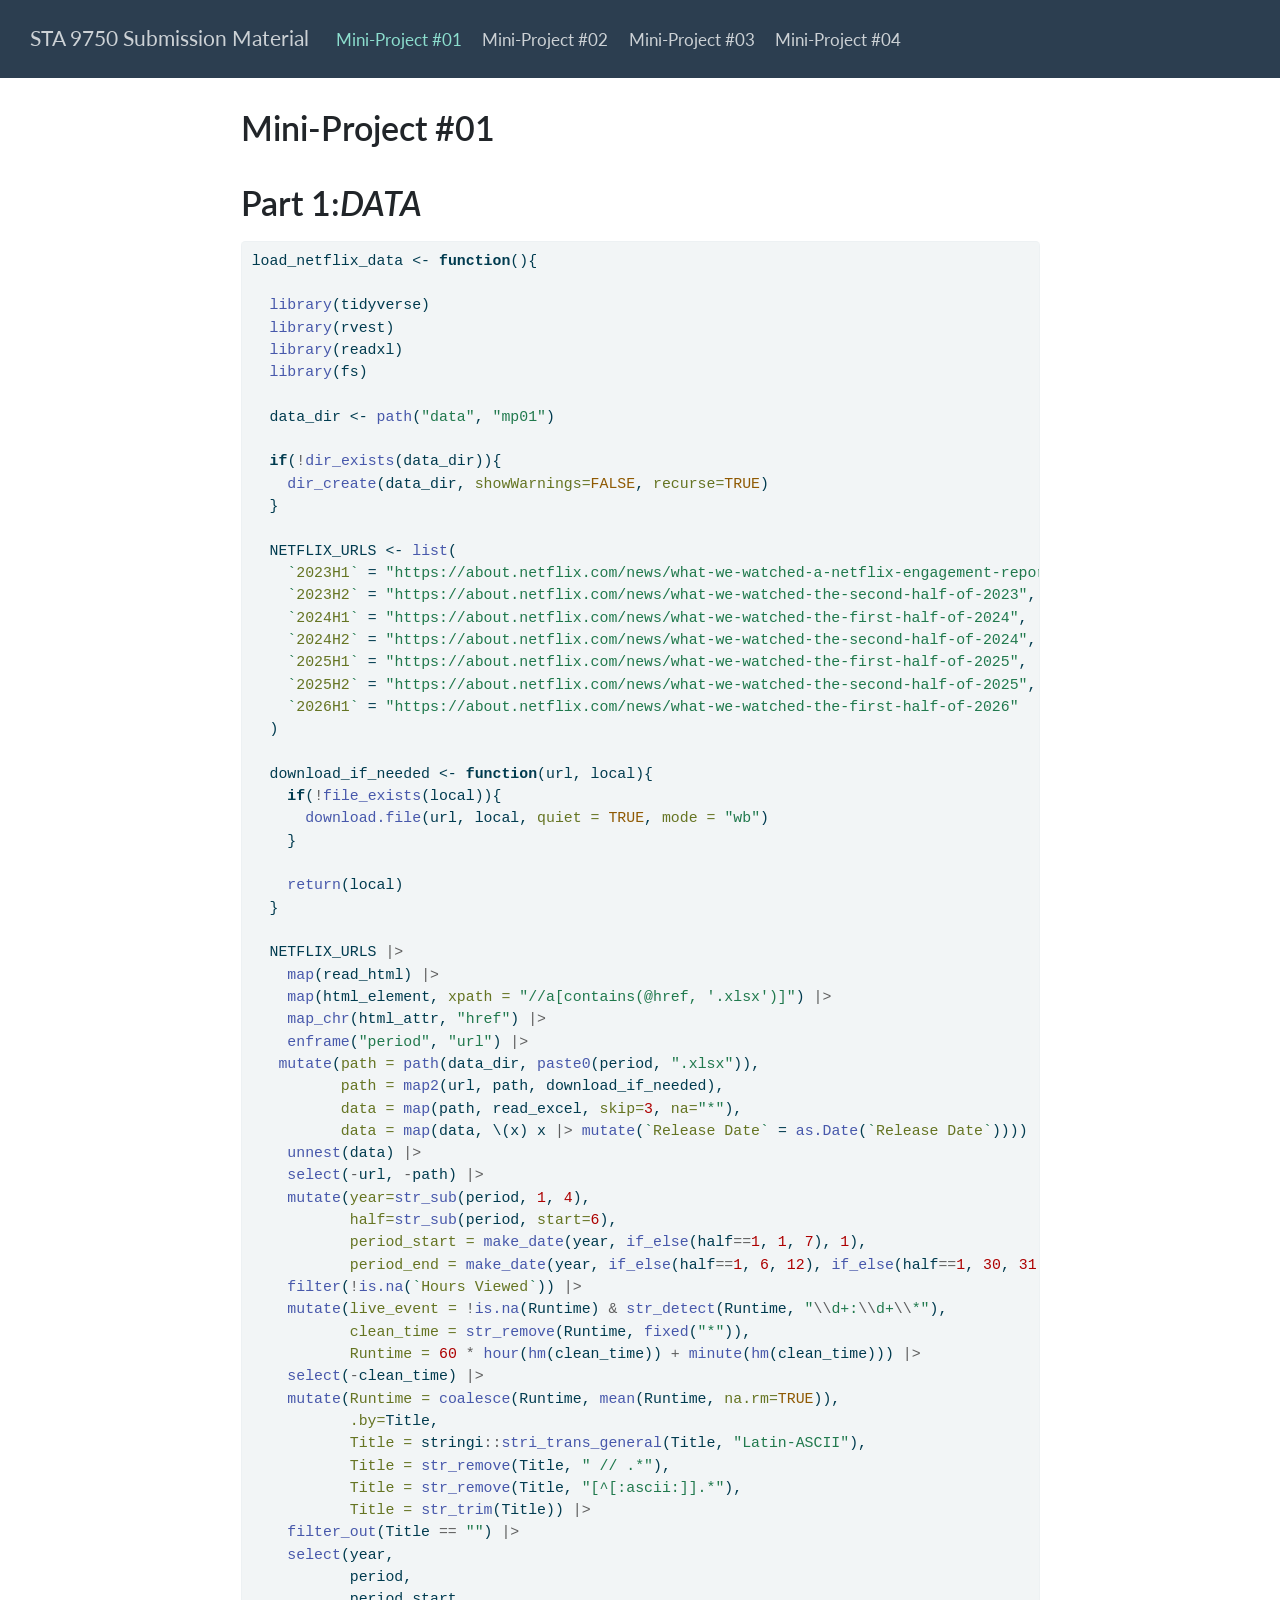
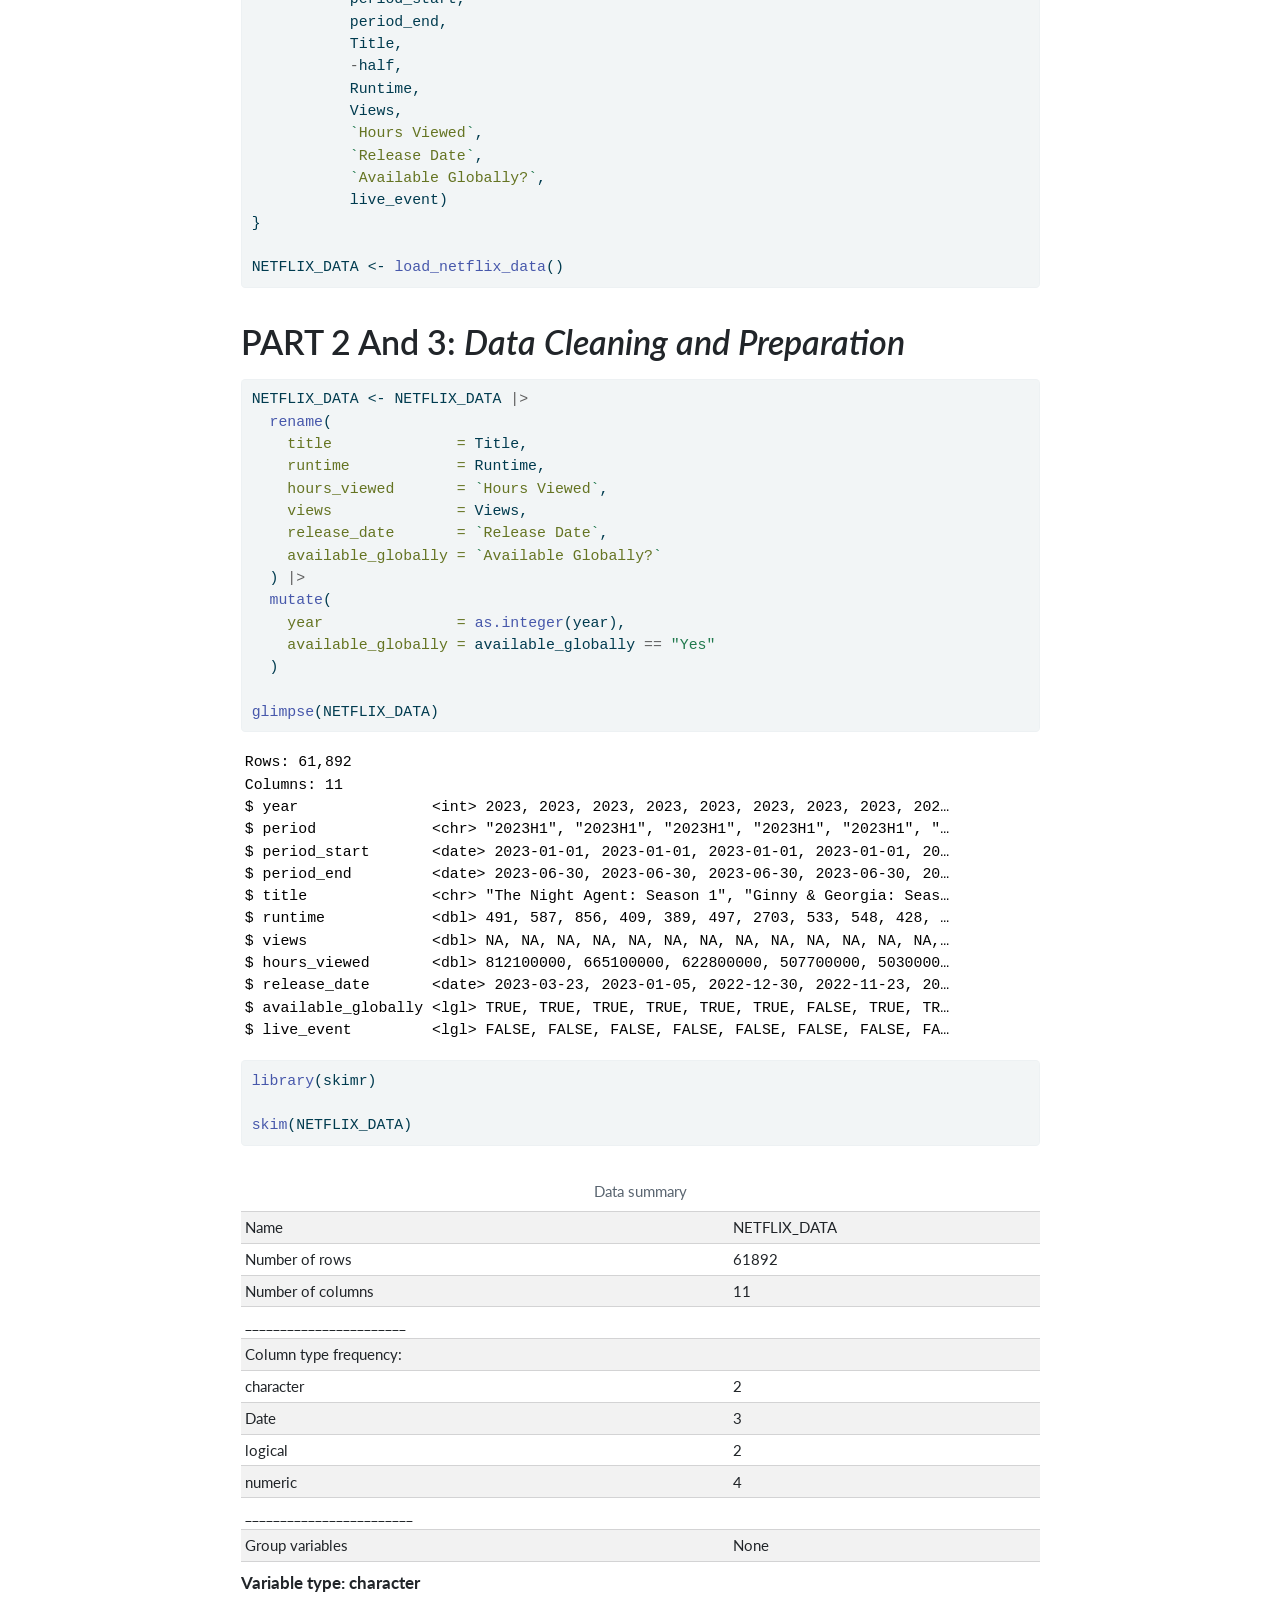
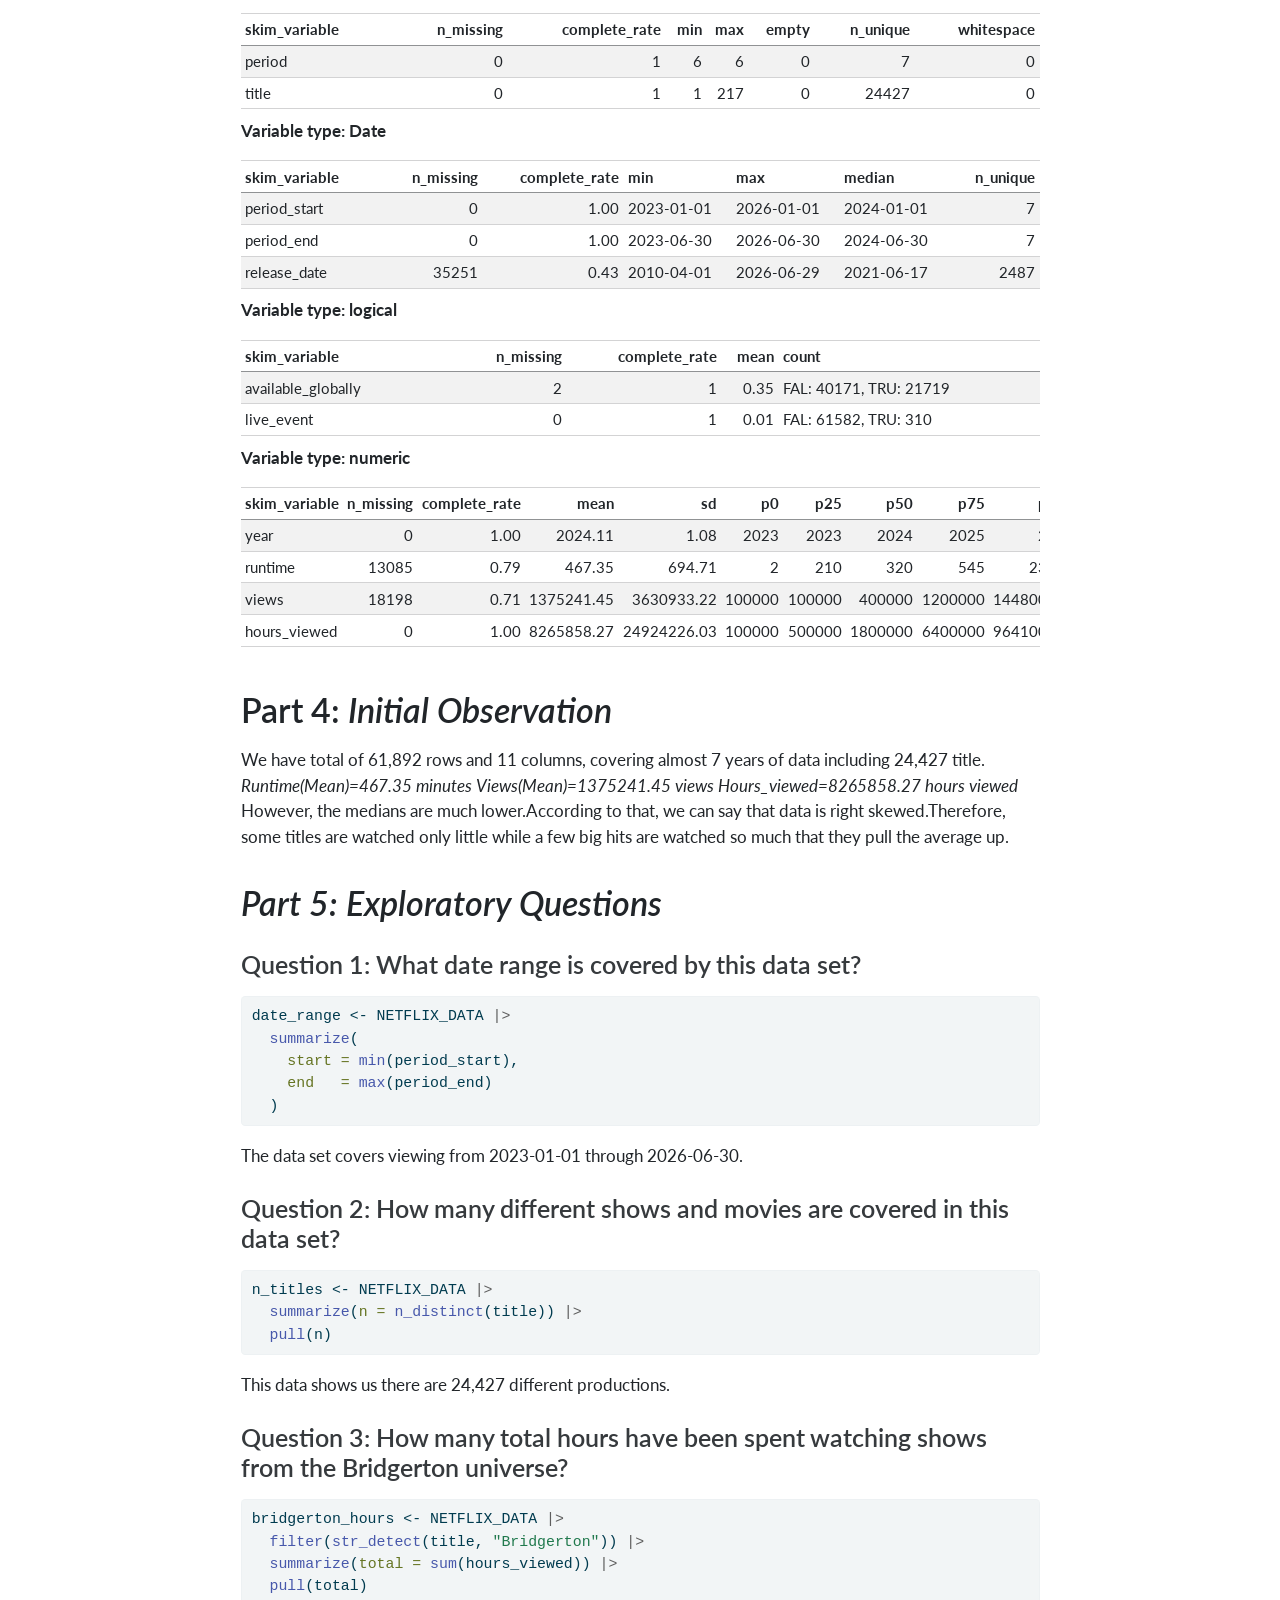
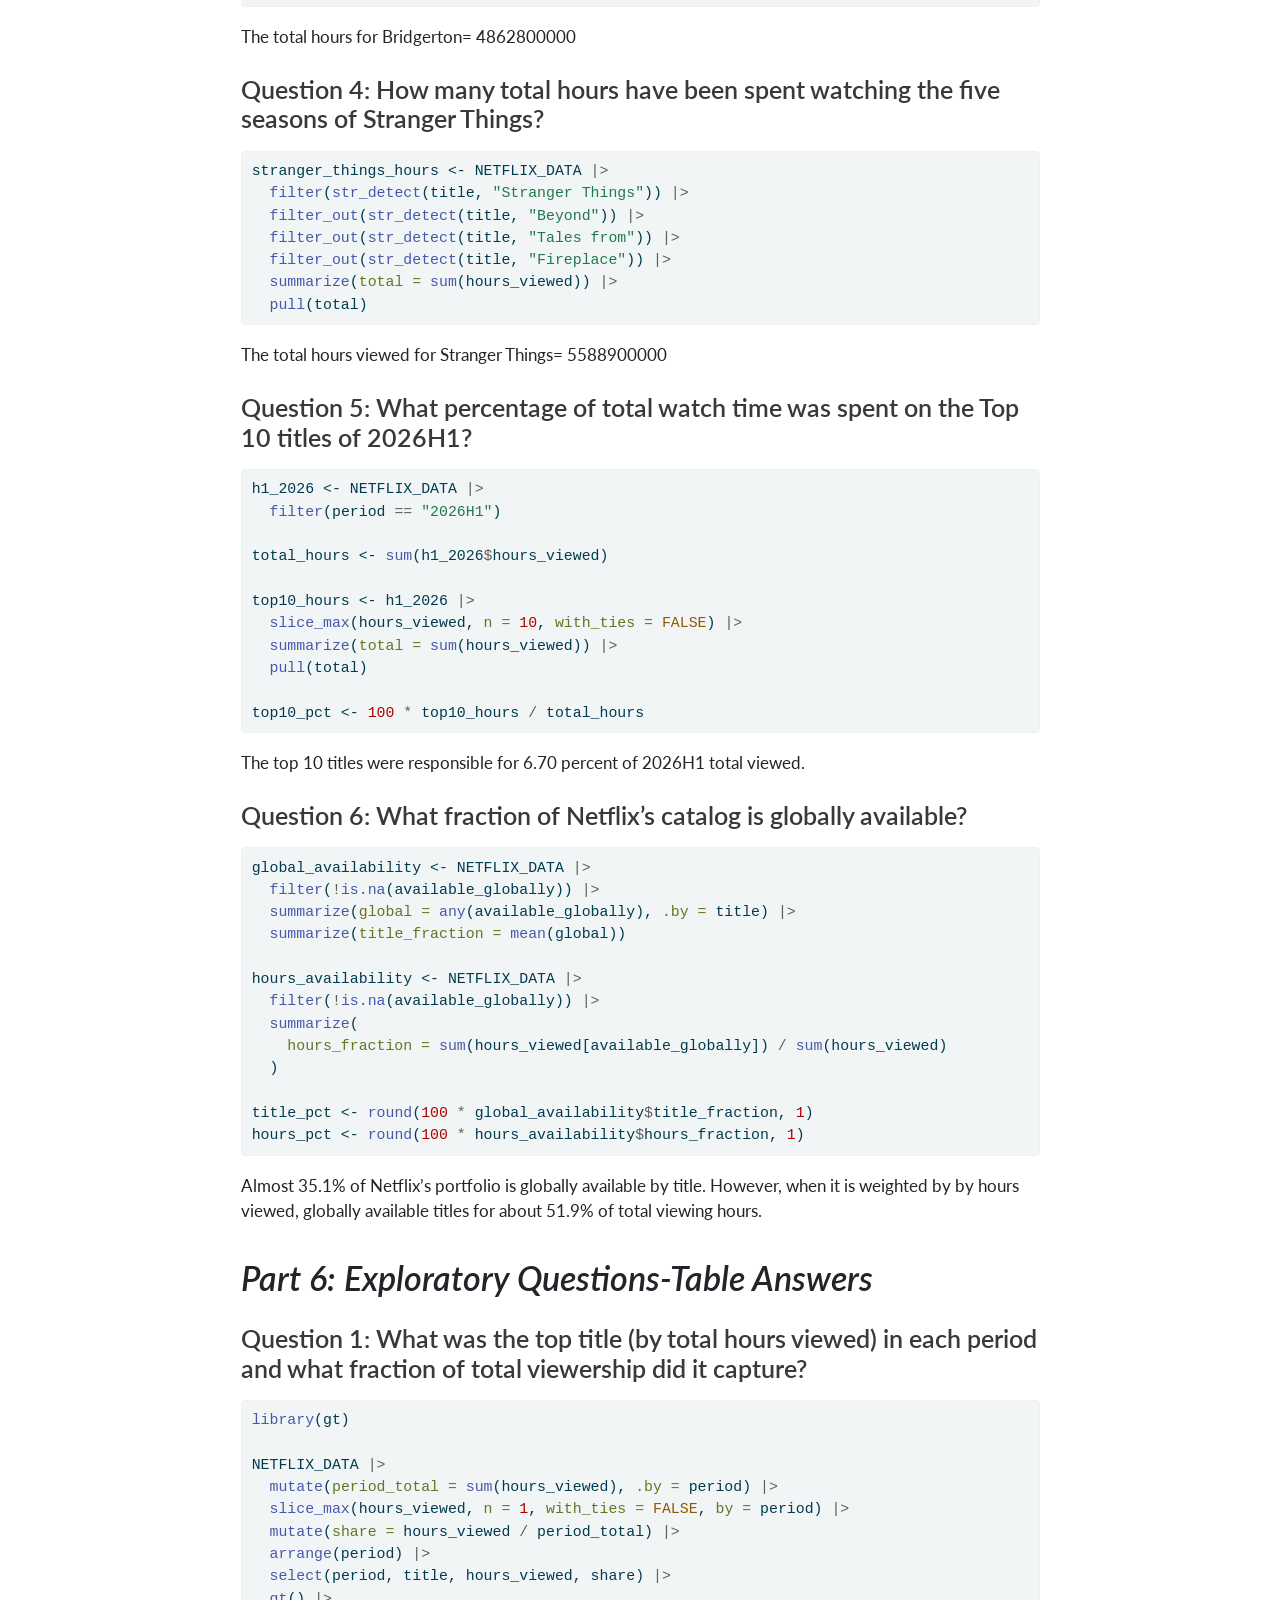
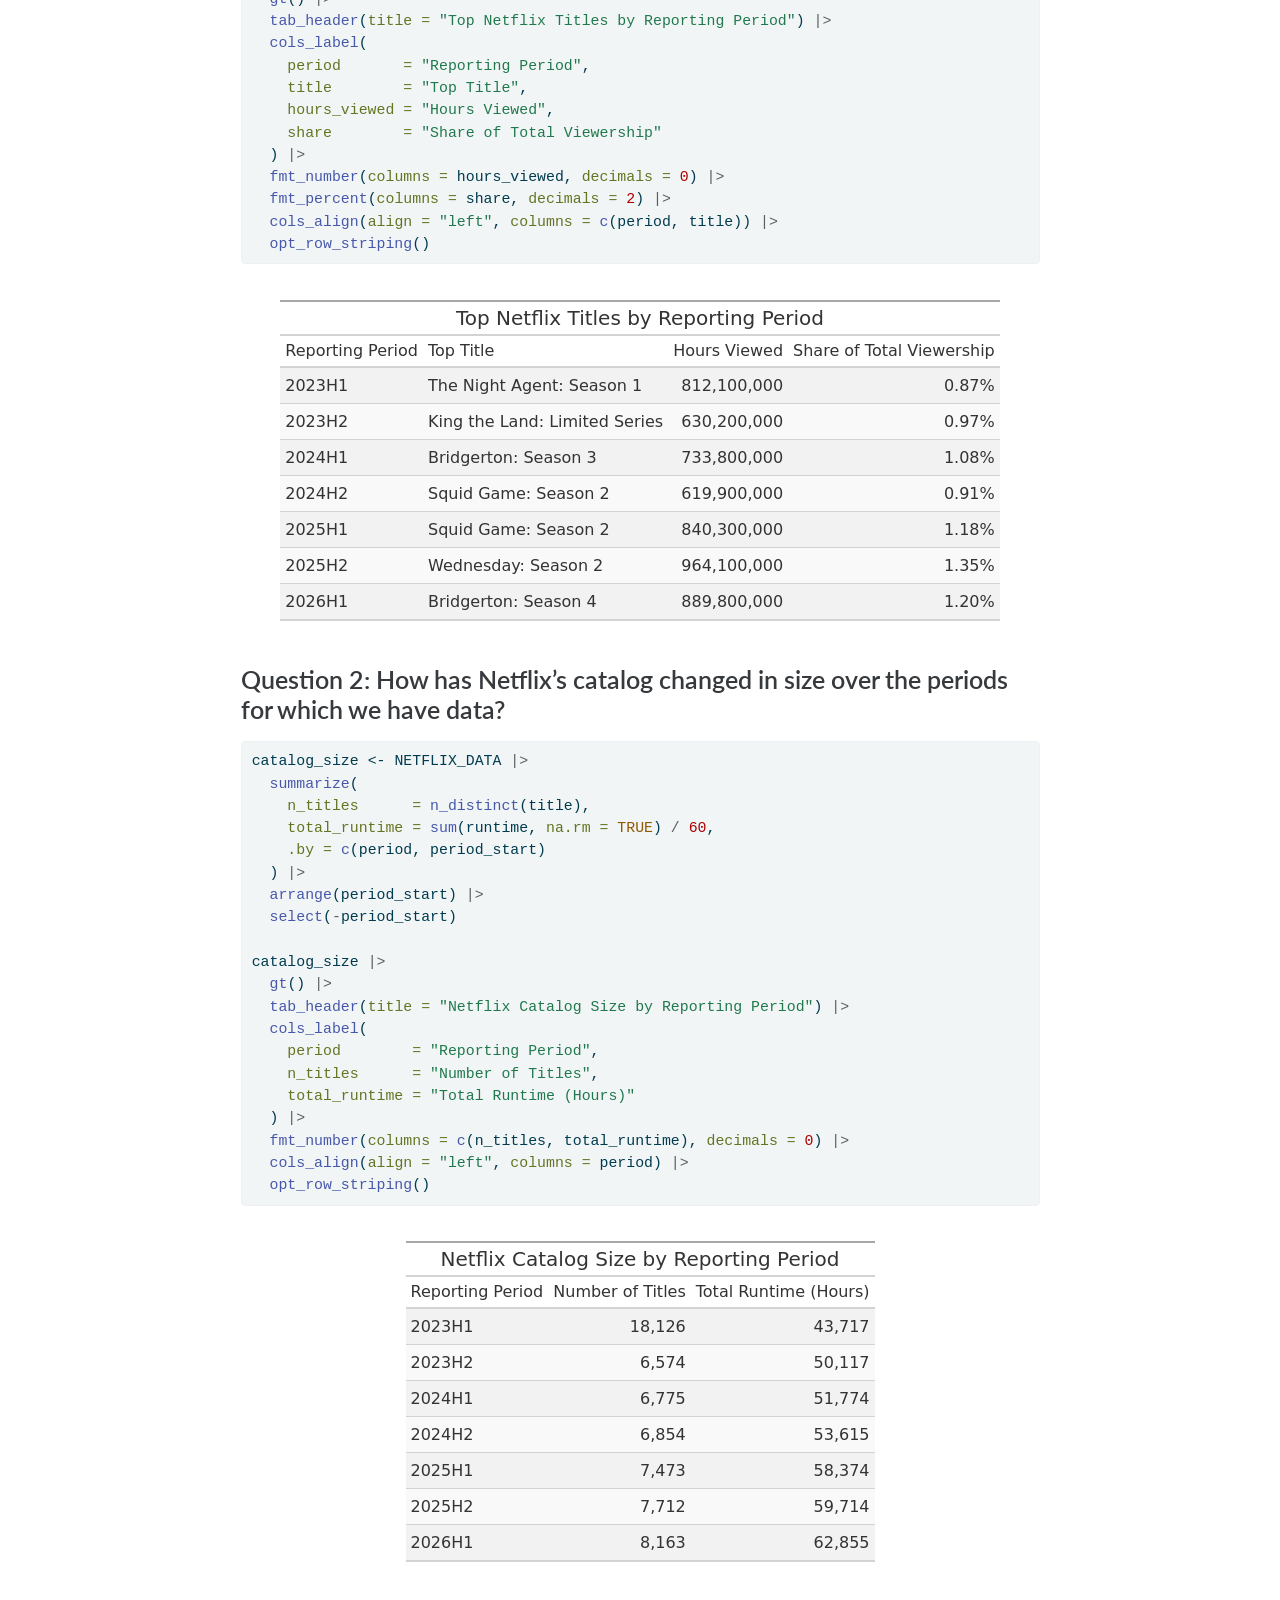
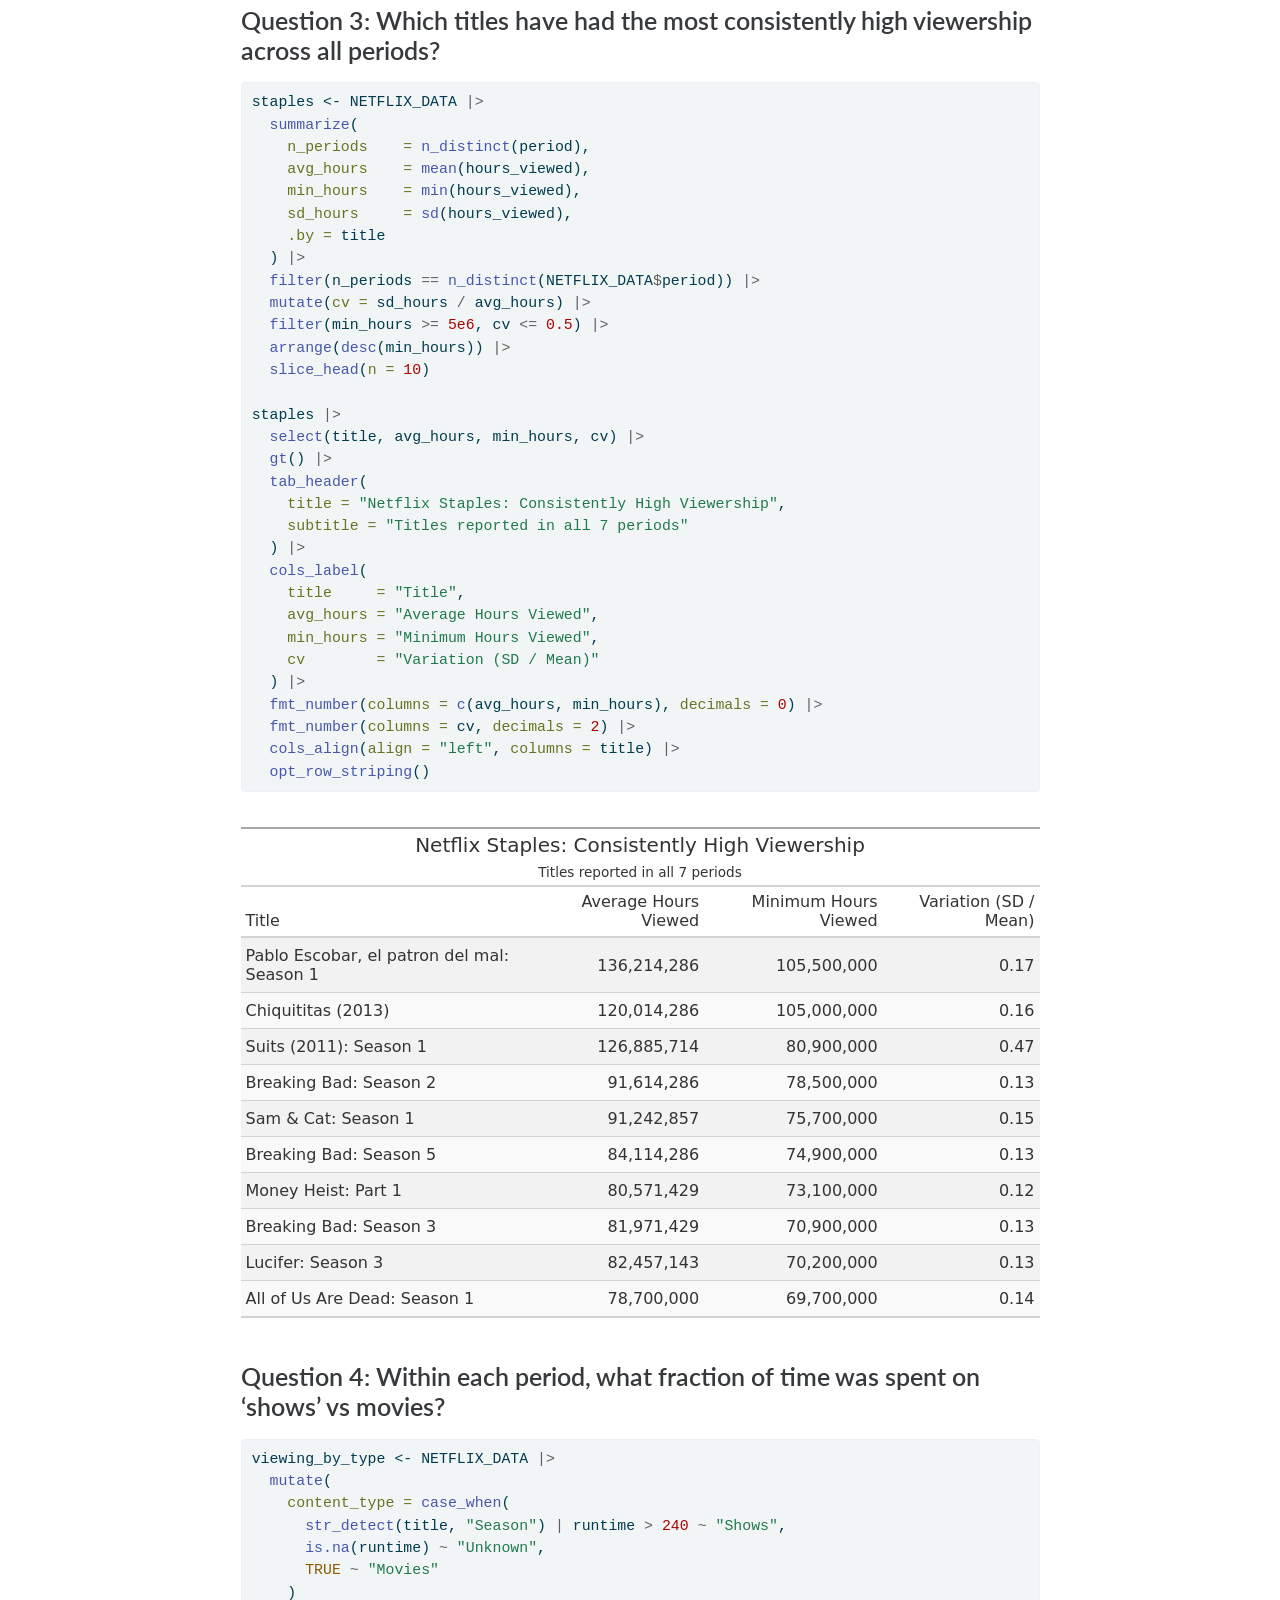
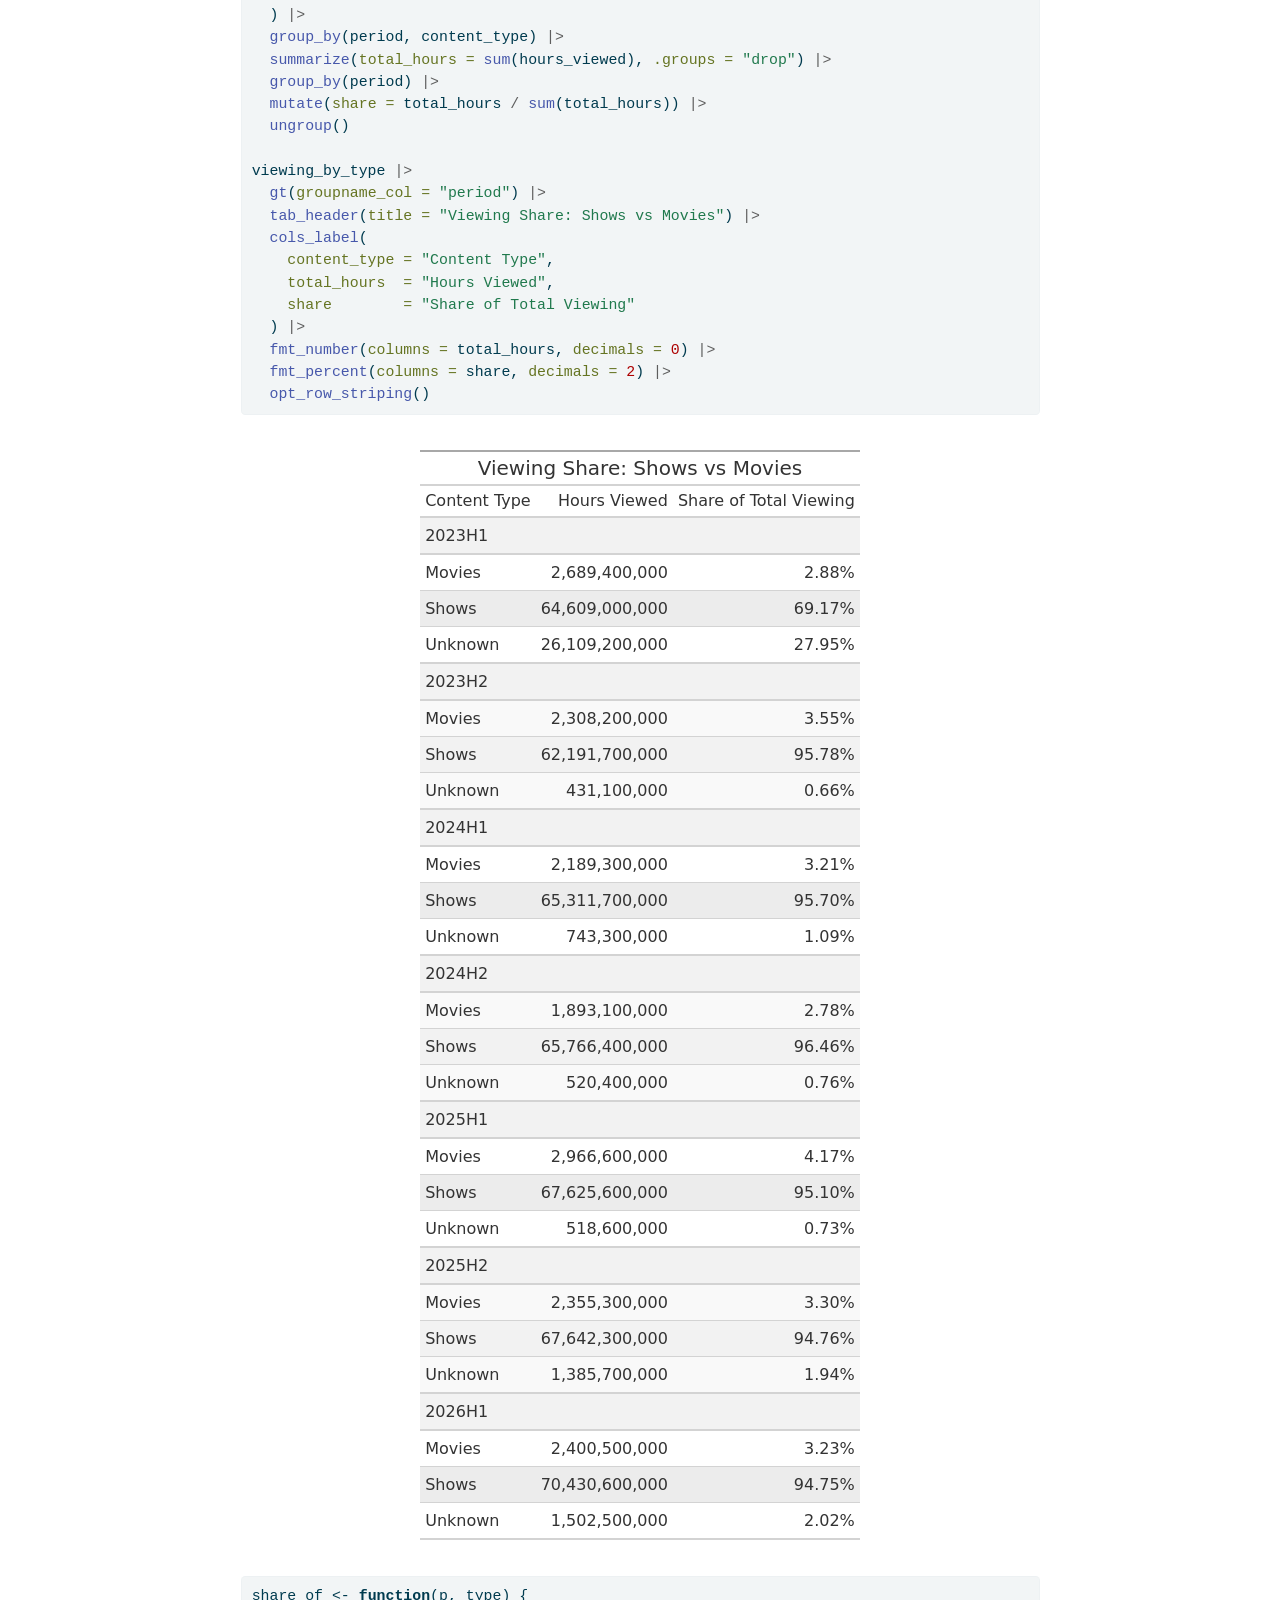
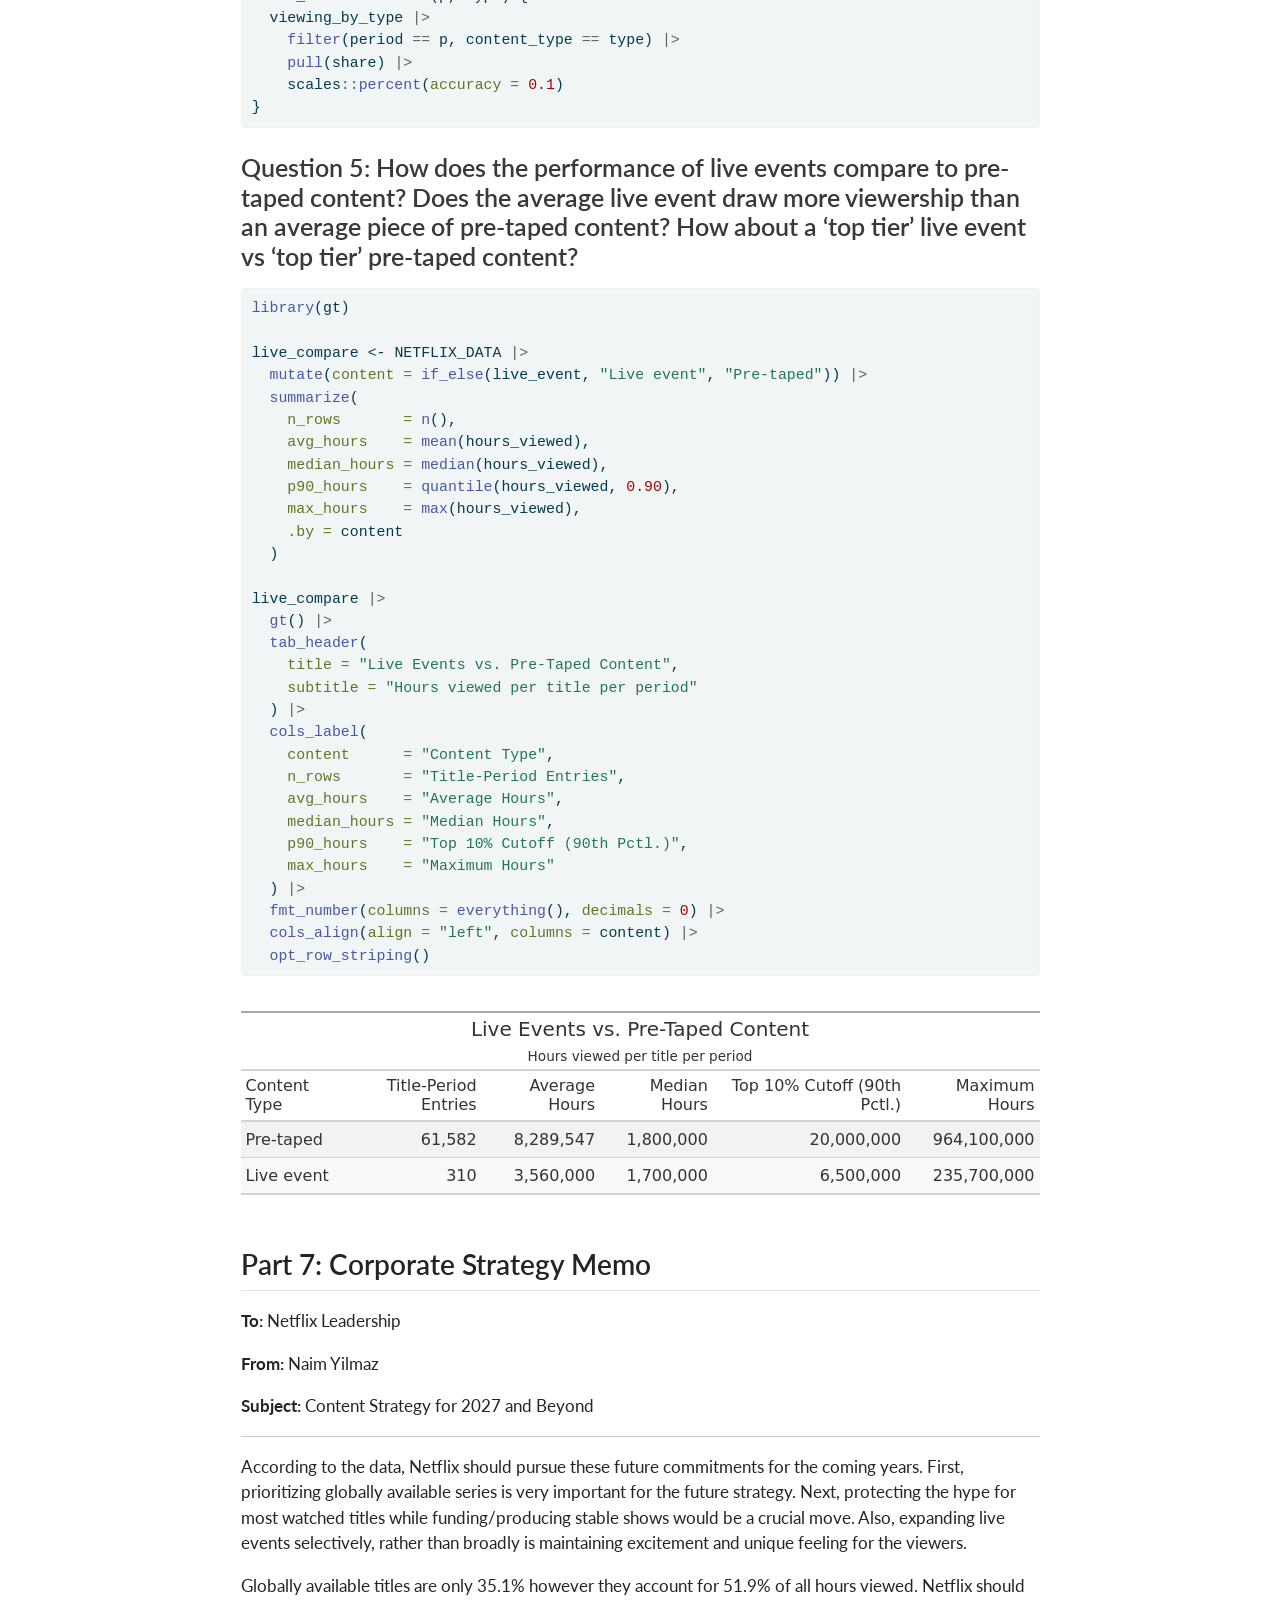
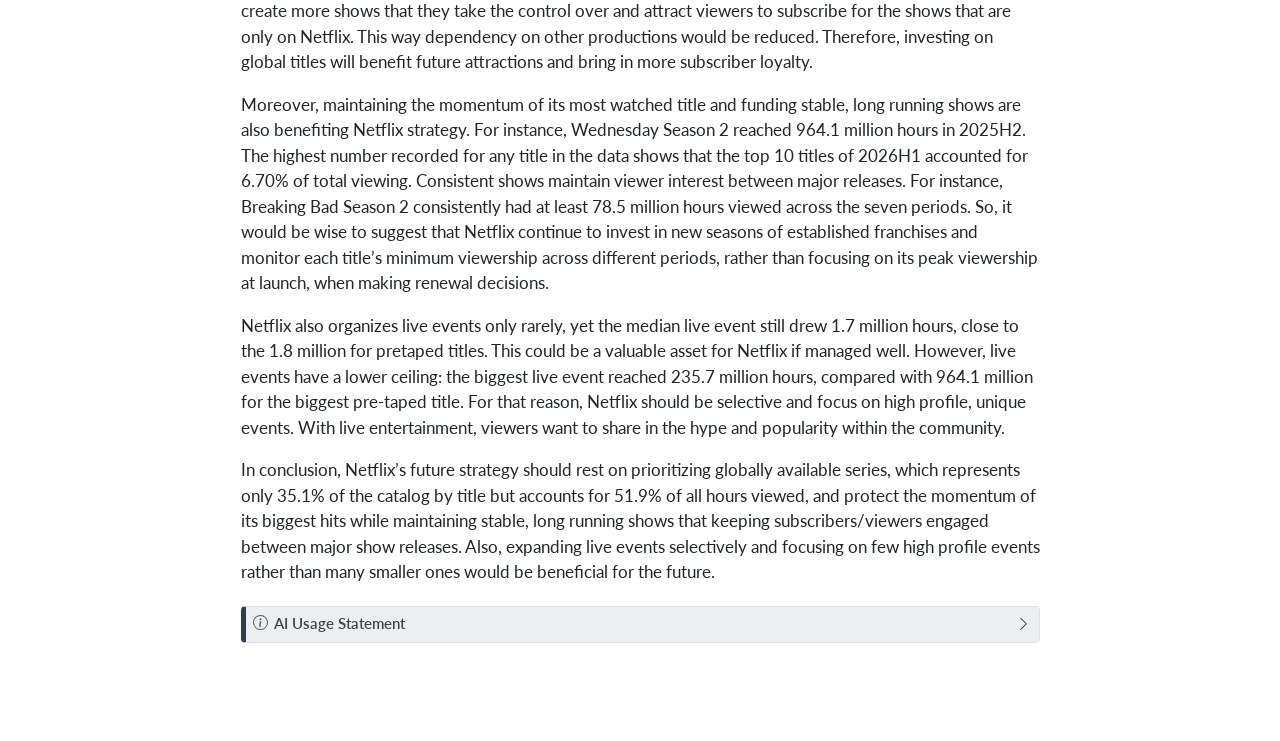
==== commit cc60b284: "final" ====
--- a/docs/mp01.html
+++ b/docs/mp01.html
@@ -123,7 +123,30 @@
     <span class="navbar-title">STA 9750 Submission Material</span>
     </a>
   </div>
-        <div class="quarto-navbar-tools tools-end">
+          <button class="navbar-toggler" type="button" data-bs-toggle="collapse" data-bs-target="#navbarCollapse" aria-controls="navbarCollapse" role="menu" aria-expanded="false" aria-label="Toggle navigation" onclick="if (window.quartoToggleHeadroom) { window.quartoToggleHeadroom(); }">
+  <span class="navbar-toggler-icon"></span>
+</button>
+          <div class="collapse navbar-collapse" id="navbarCollapse">
+            <ul class="navbar-nav navbar-nav-scroll me-auto">
+  <li class="nav-item">
+    <a class="nav-link active" href="./mp01.html" aria-current="page"> 
+<span class="menu-text">Mini-Project #01</span></a>
+  </li>  
+  <li class="nav-item">
+    <a class="nav-link" href="./mp02.html"> 
+<span class="menu-text">Mini-Project #02</span></a>
+  </li>  
+  <li class="nav-item">
+    <a class="nav-link" href="./mp03.html"> 
+<span class="menu-text">Mini-Project #03</span></a>
+  </li>  
+  <li class="nav-item">
+    <a class="nav-link" href="./mp04.html"> 
+<span class="menu-text">Mini-Project #04</span></a>
+  </li>  
+</ul>
+          </div> <!-- /navcollapse -->
+            <div class="quarto-navbar-tools">
 </div>
       </div> <!-- /container-fluid -->
     </nav>
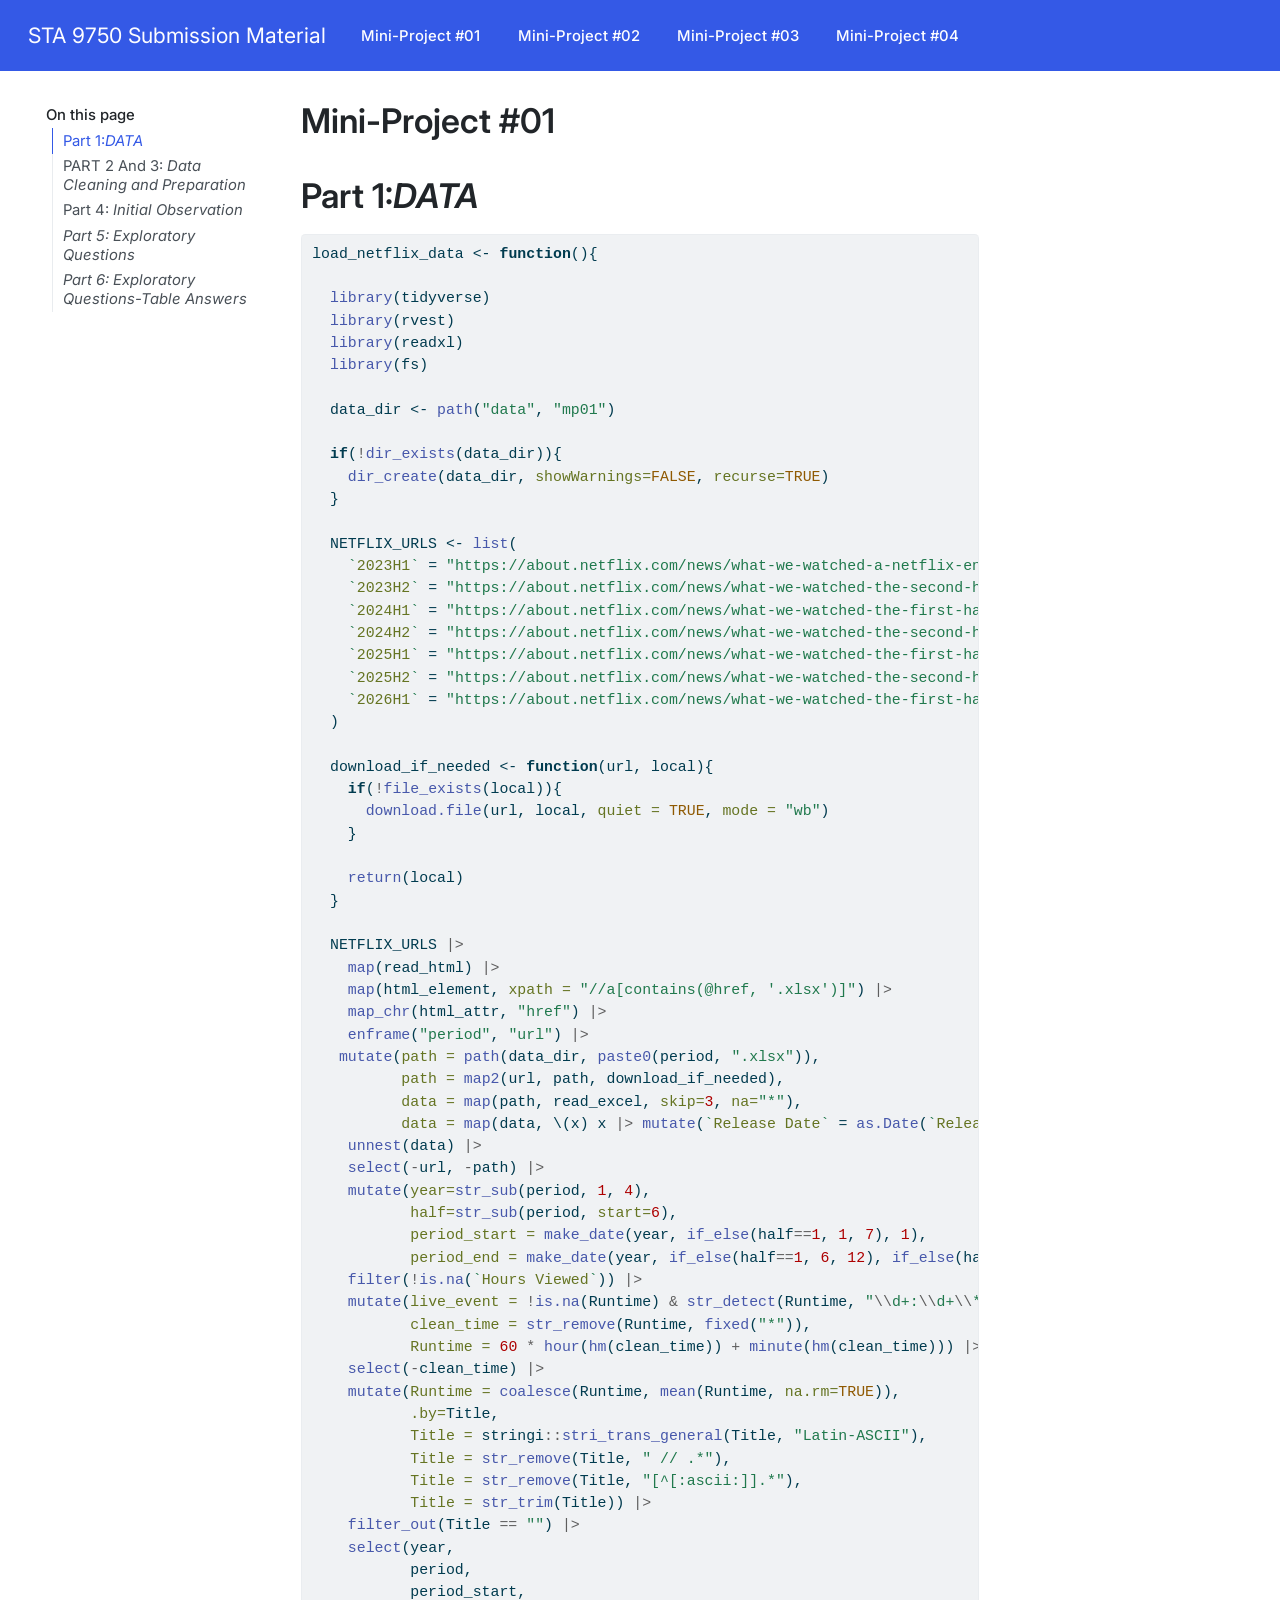
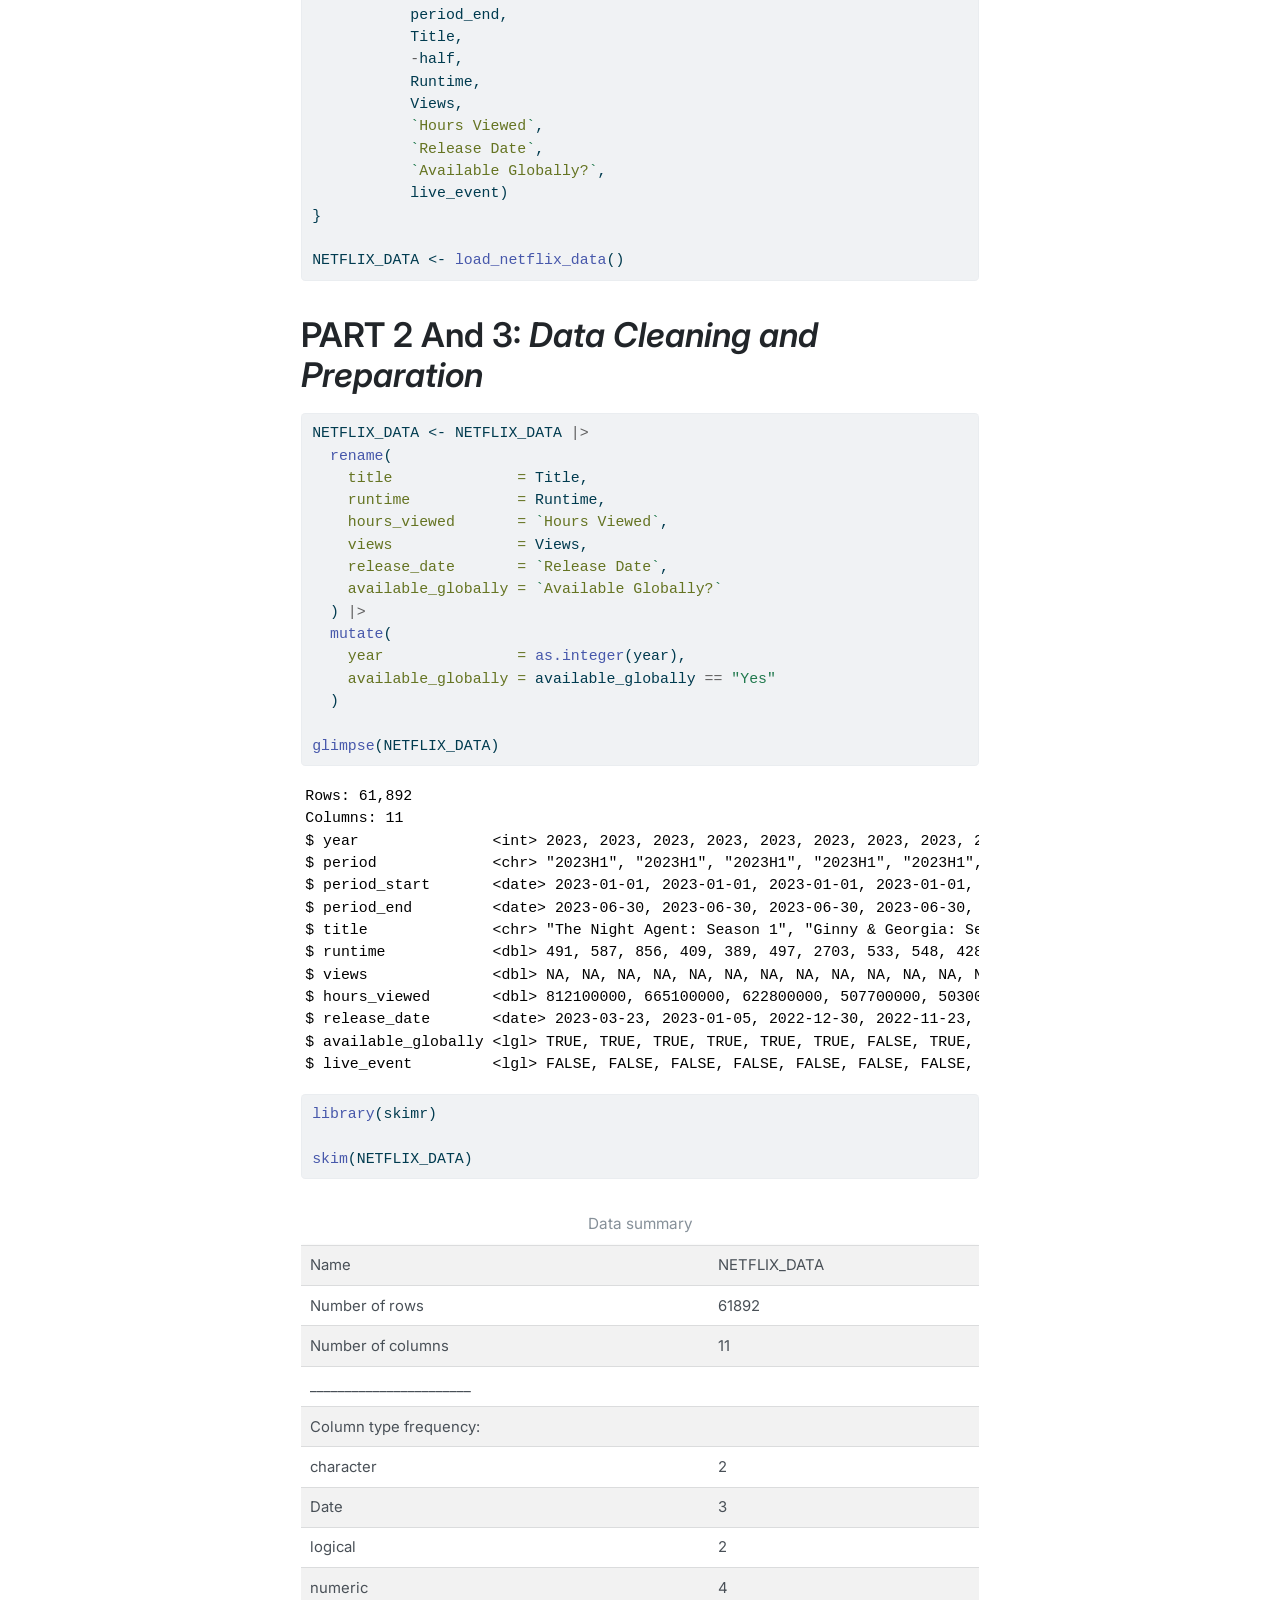
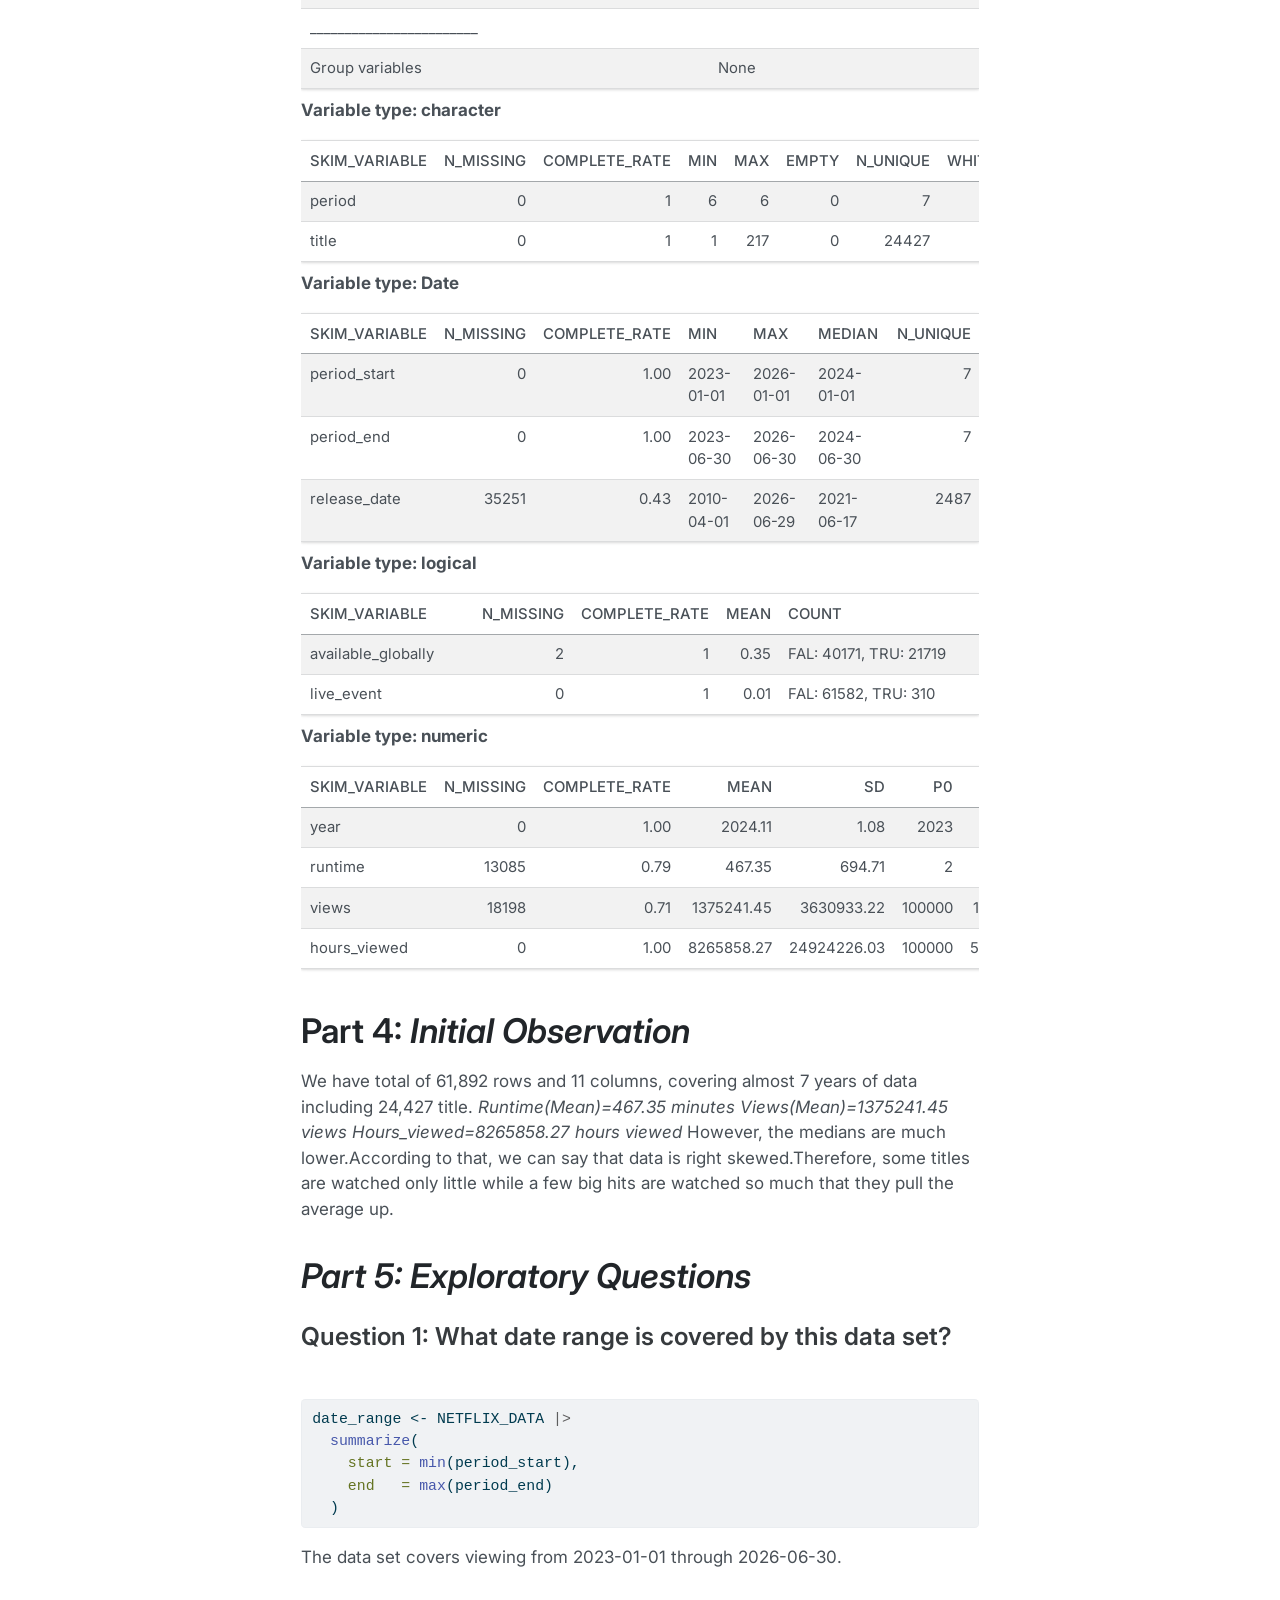
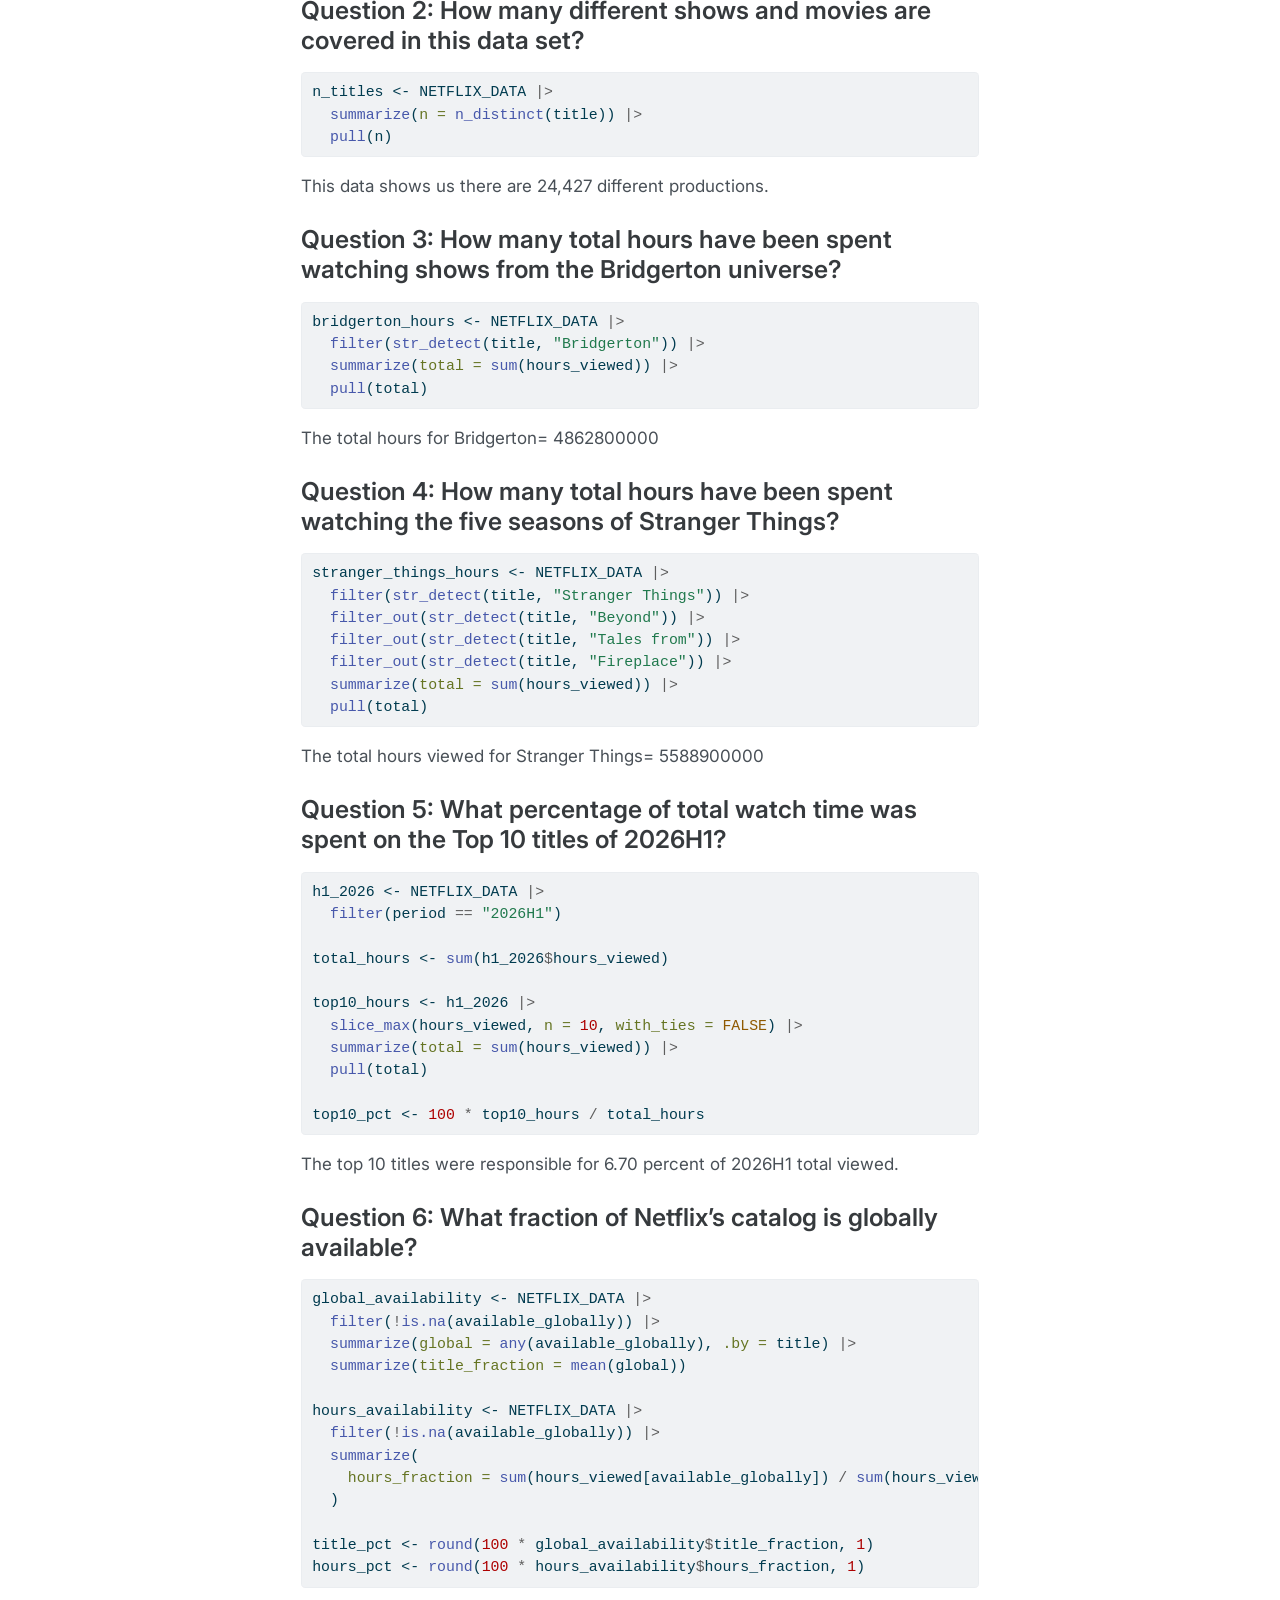
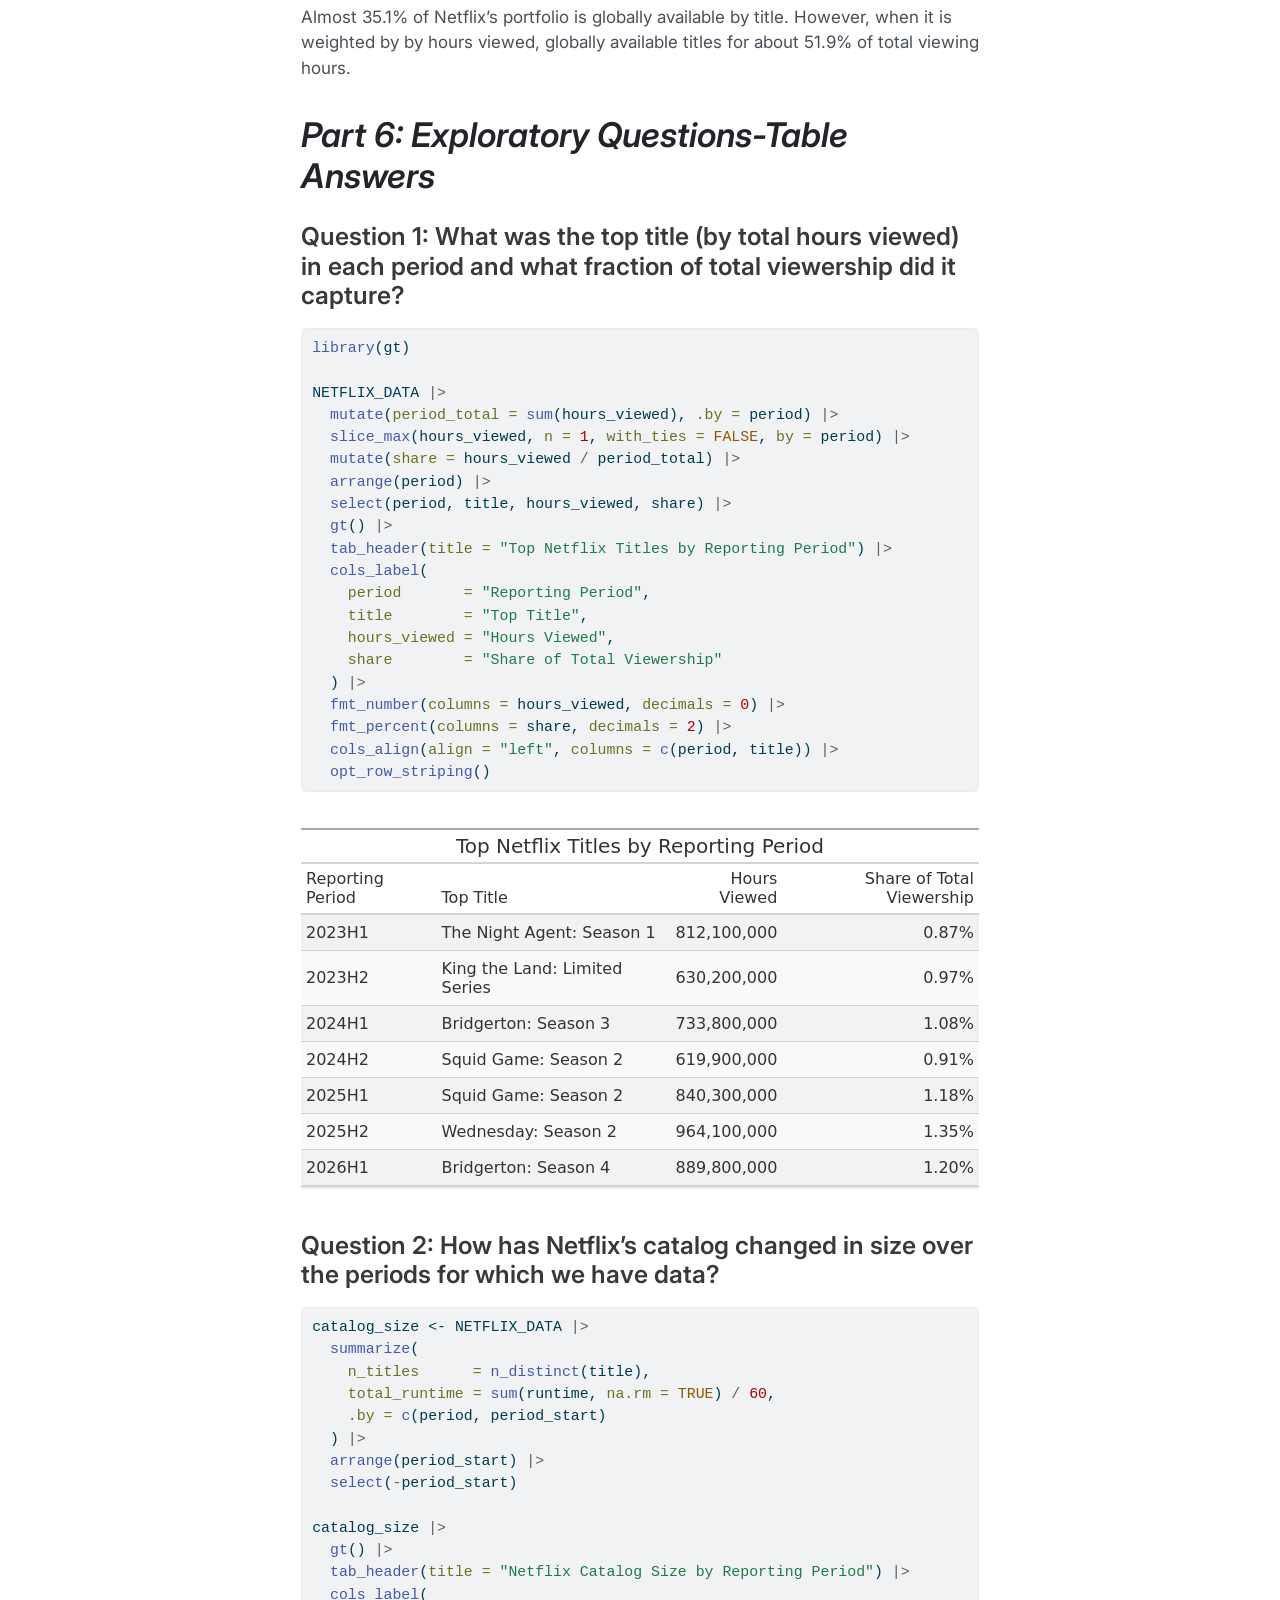
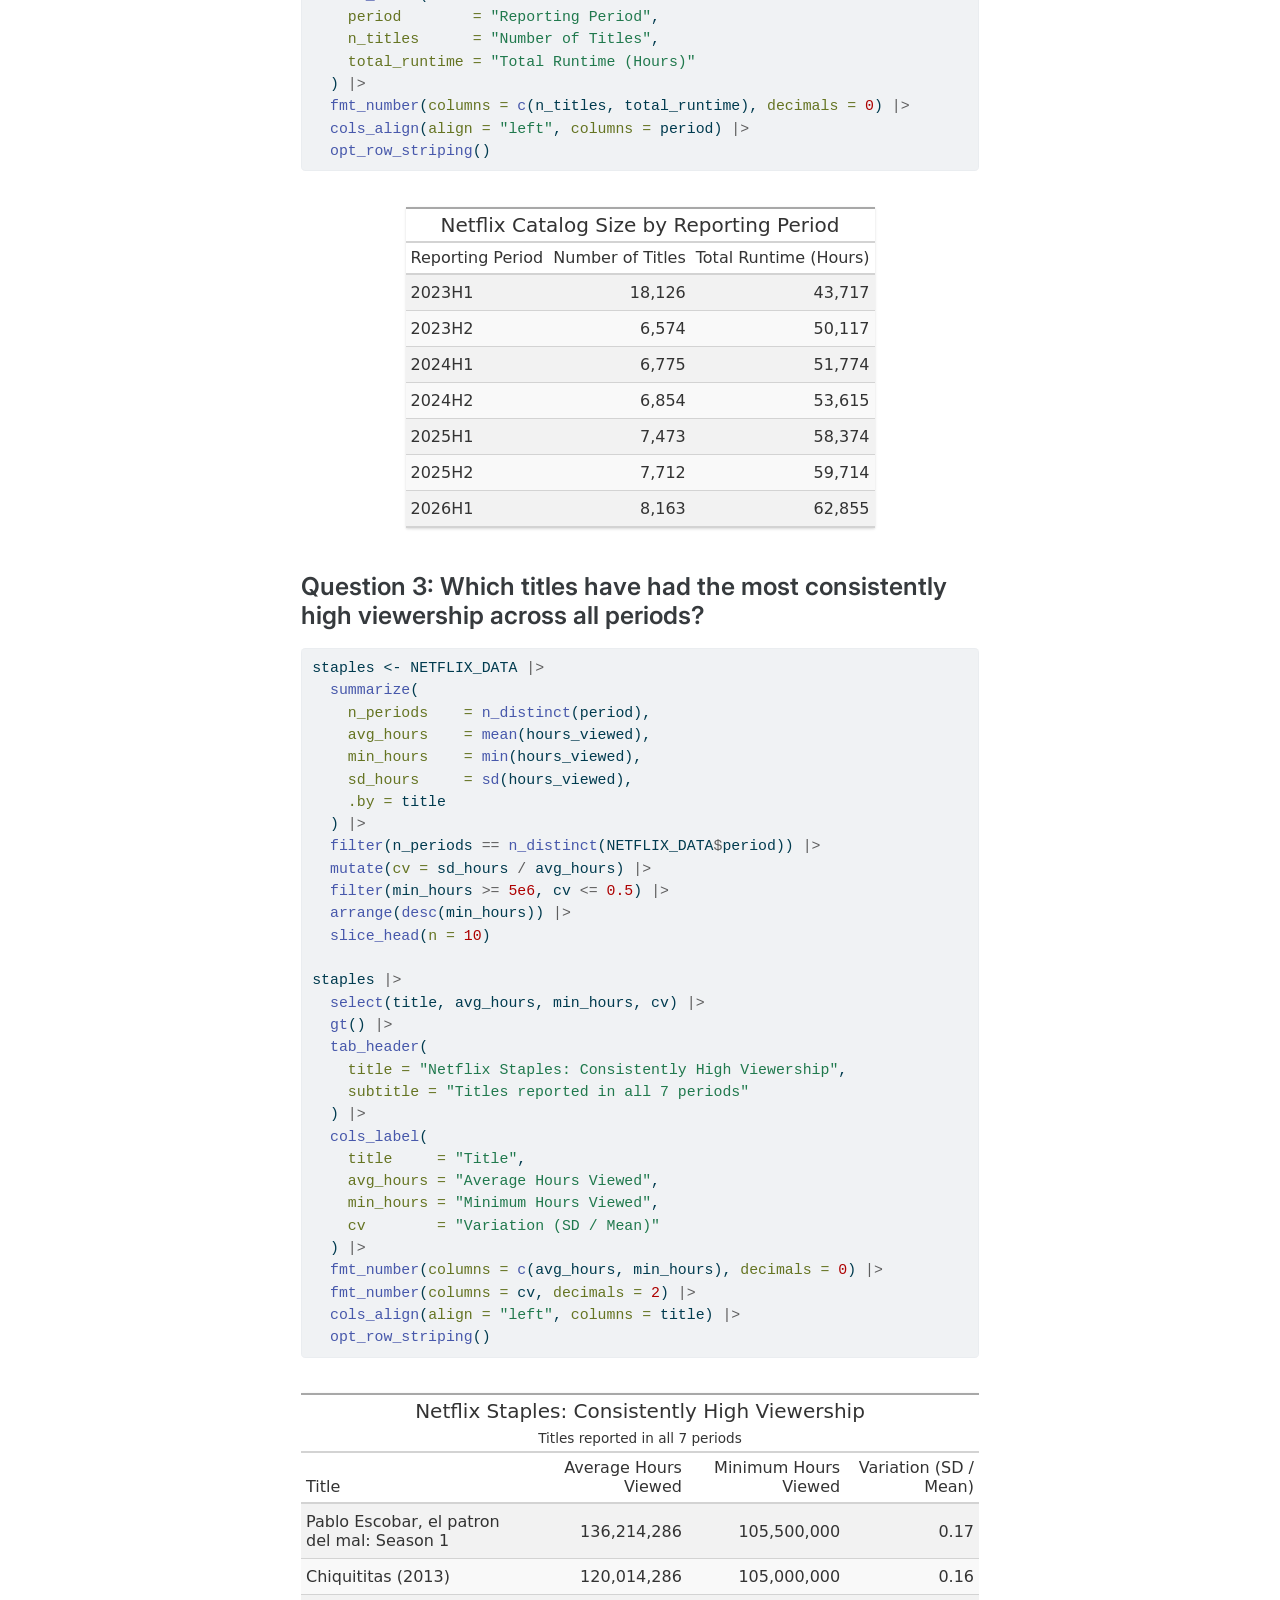
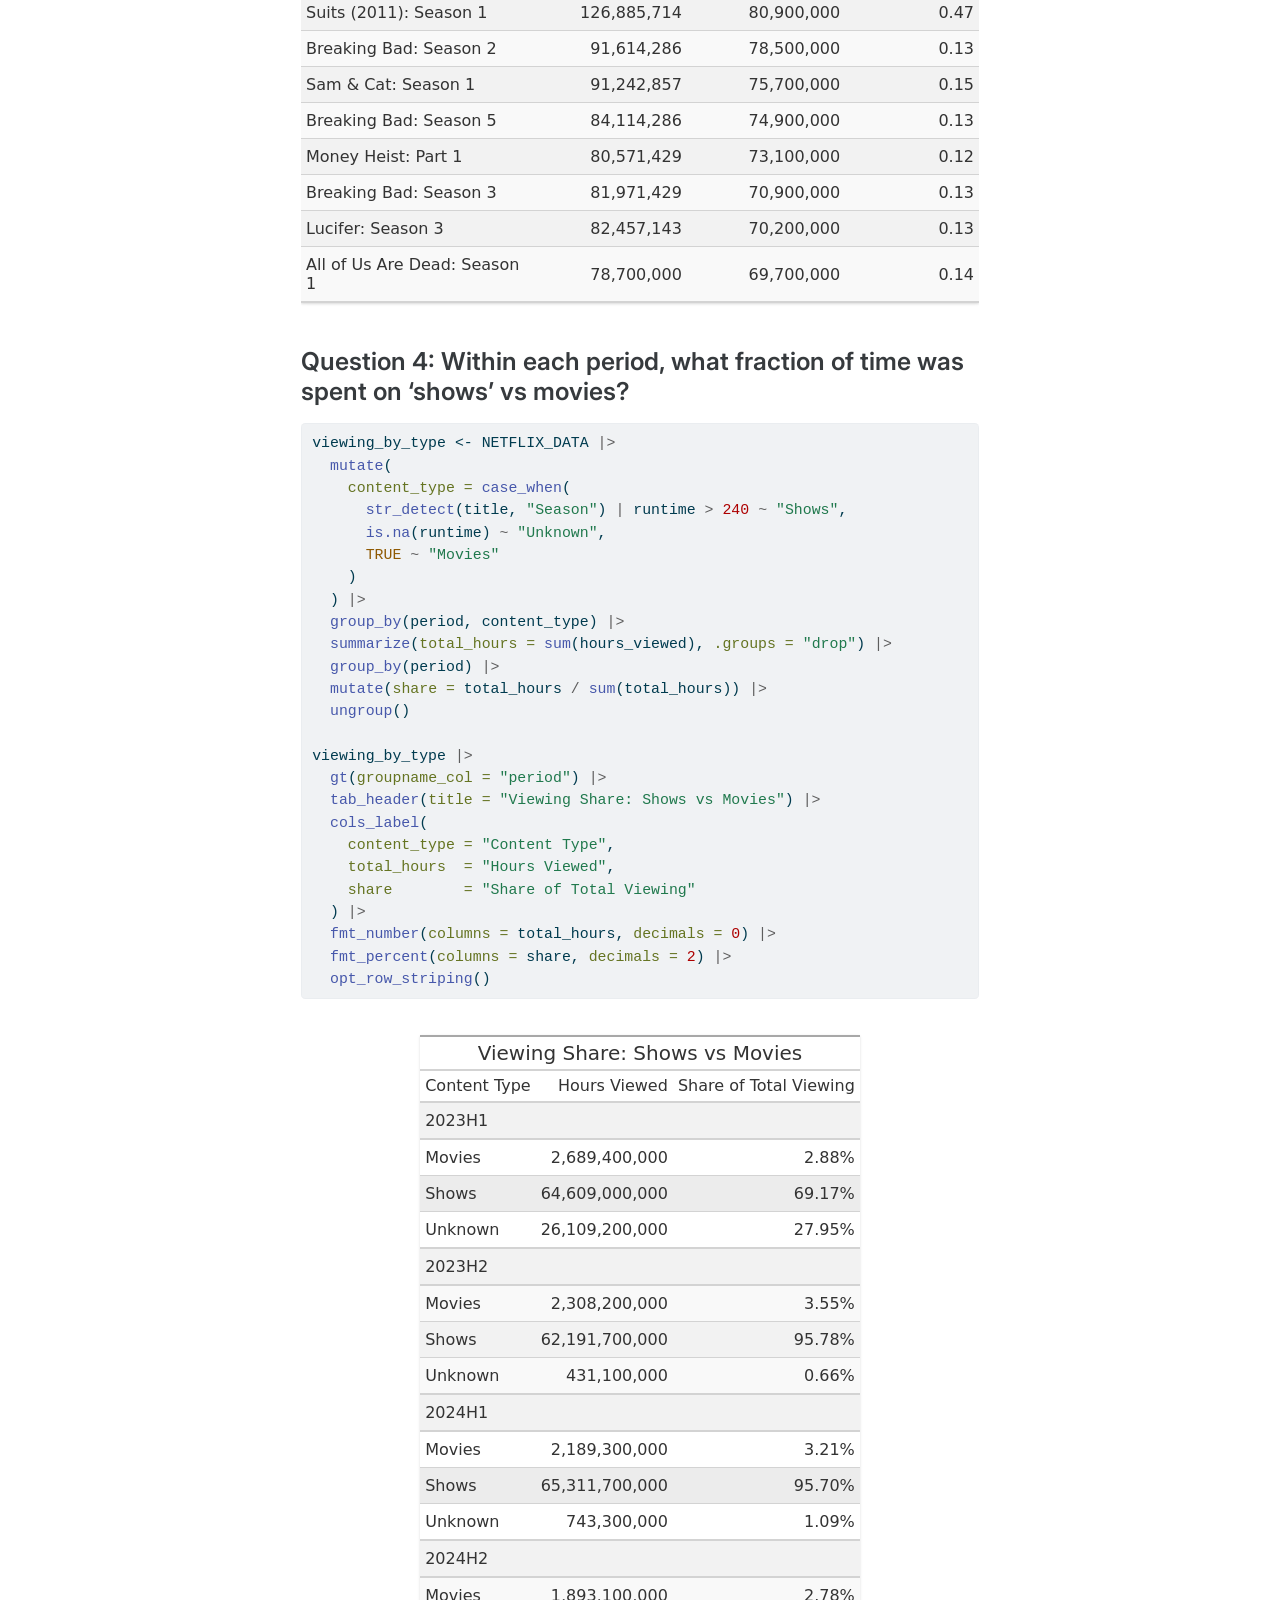
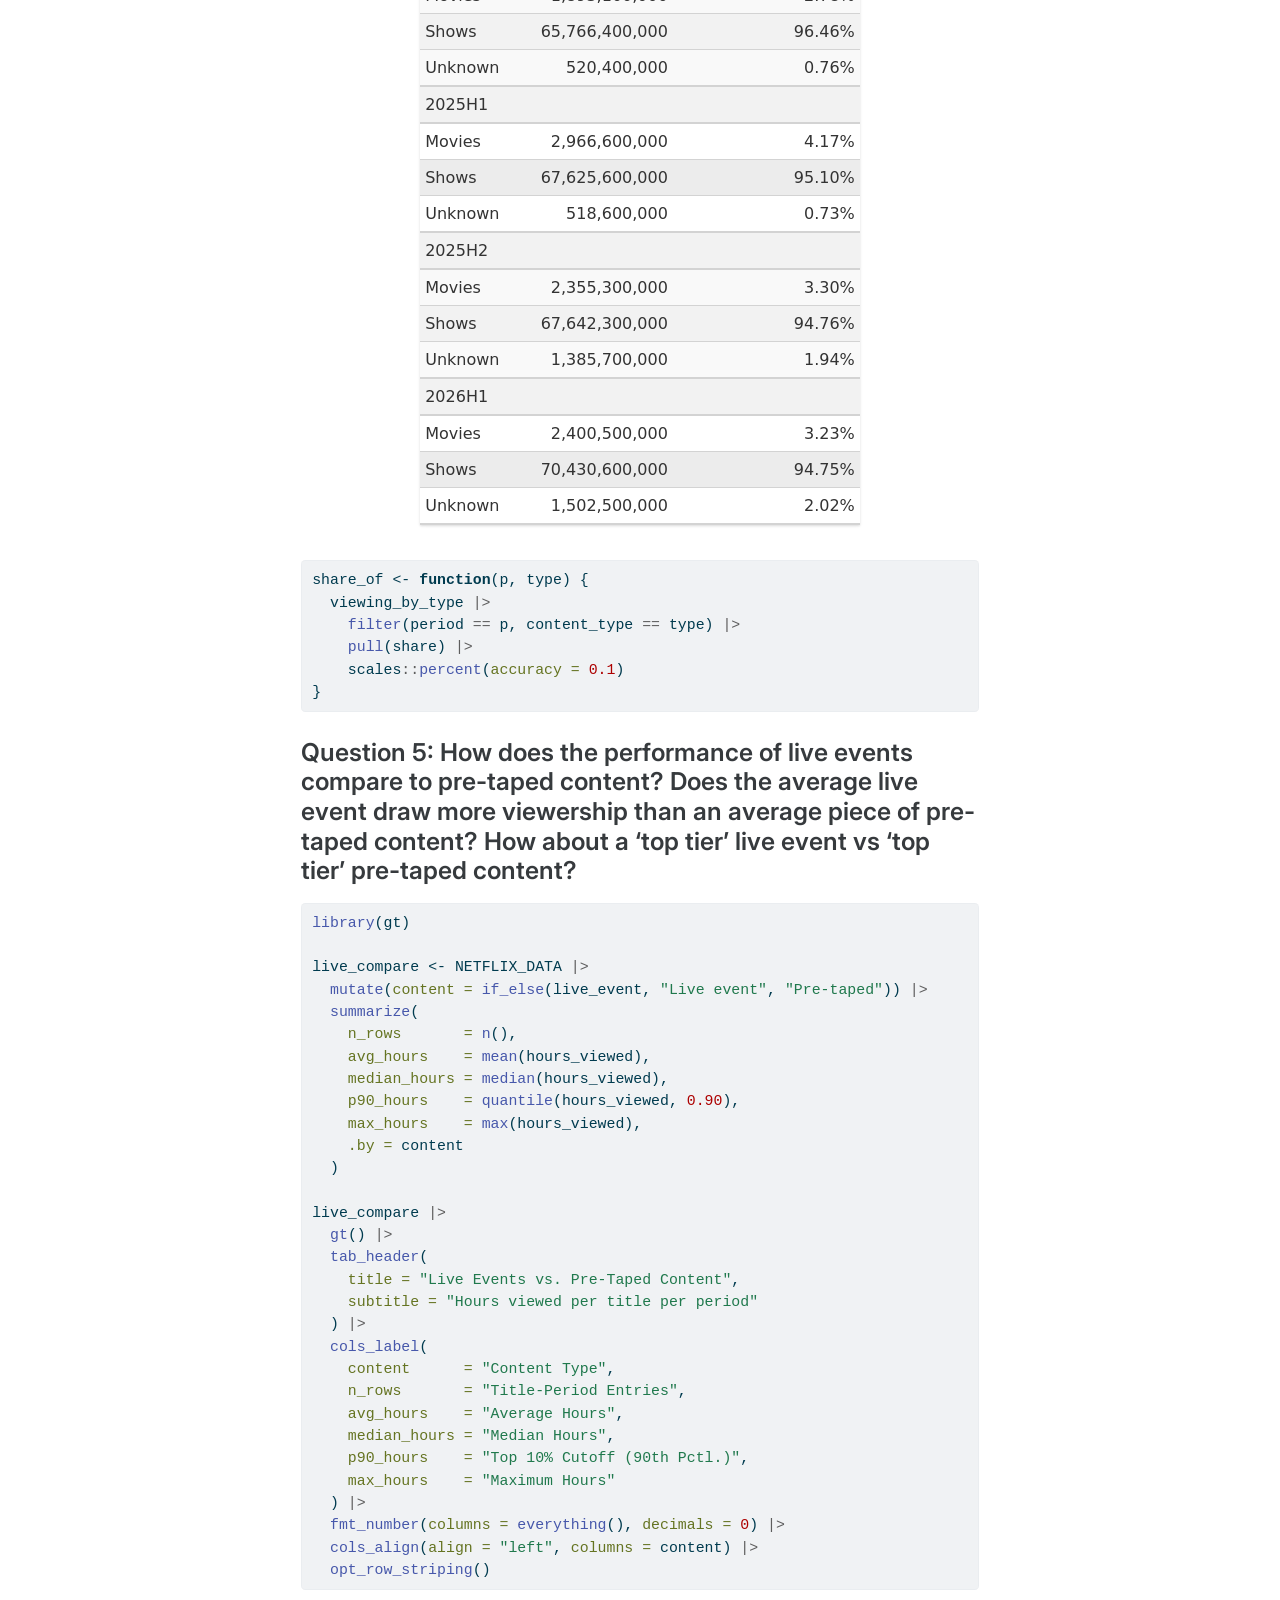
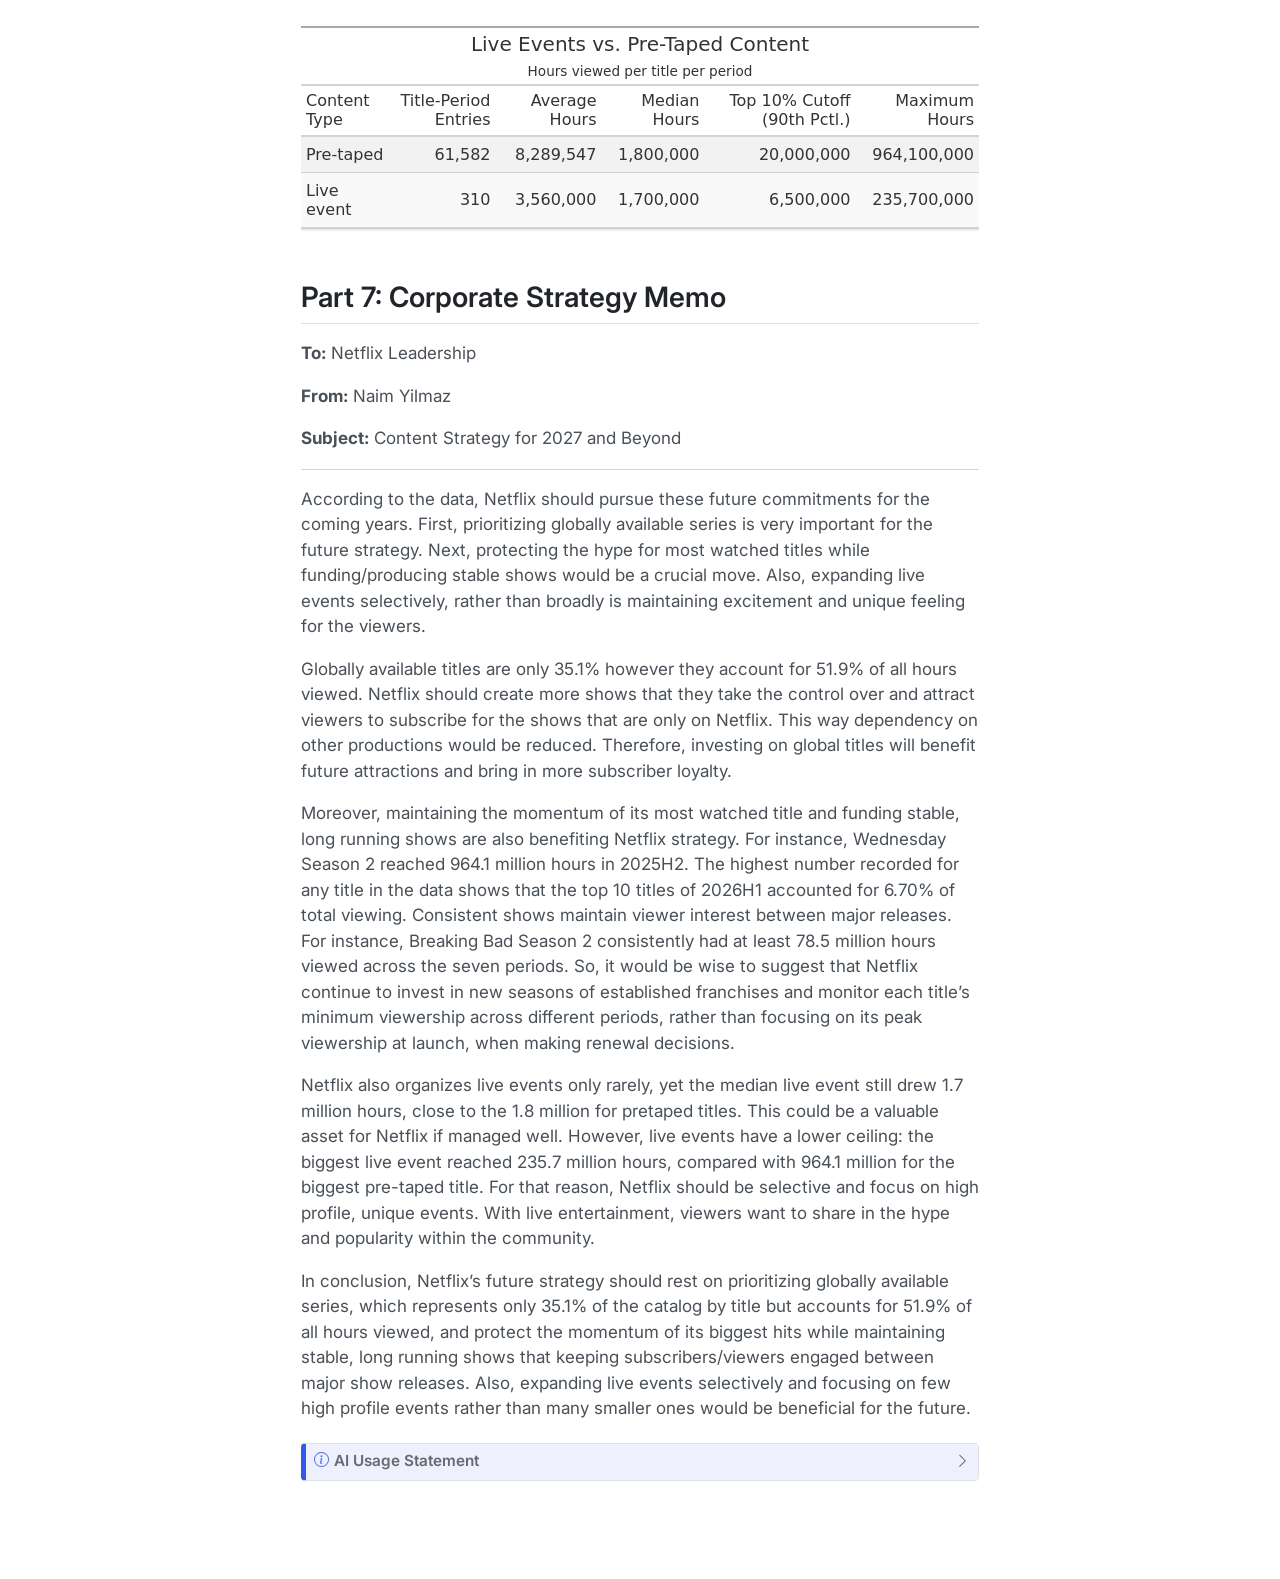
==== commit 25e3cbc6: "MP2 FINAL" ====
--- a/docs/mp01.html
+++ b/docs/mp01.html
@@ -80,7 +80,7 @@
 <link href="site_libs/quarto-html/quarto-syntax-highlighting-64a204ab8560d761af7679ceaba22944.css" rel="stylesheet" id="quarto-text-highlighting-styles">
 <script src="site_libs/bootstrap/bootstrap.min.js"></script>
 <link href="site_libs/bootstrap/bootstrap-icons.css" rel="stylesheet">
-<link href="site_libs/bootstrap/bootstrap-27b9f889d6e109d015426ac4f274b7e7.min.css" rel="stylesheet" append-hash="true" id="quarto-bootstrap" data-mode="light">
+<link href="site_libs/bootstrap/bootstrap-70f92796293836dceea0045bd755b5b1.min.css" rel="stylesheet" append-hash="true" id="quarto-bootstrap" data-mode="light">
 <script id="quarto-search-options" type="application/json">{
   "location": "navbar",
   "copy-button": false,
@@ -108,11 +108,13 @@
     "search-label": "Search"
   }
 }</script>
-
-
+<style>html{ scroll-behavior: smooth; }</style>
+
+
+<link rel="stylesheet" href="custom.css">
 </head>
 
-<body class="nav-fixed fullcontent quarto-light">
+<body class="floating nav-fixed quarto-light">
 
 <div id="quarto-search-results"></div>
   <header id="quarto-header" class="headroom fixed-top">
@@ -154,8 +156,39 @@
 <!-- content -->
 <div id="quarto-content" class="quarto-container page-columns page-rows-contents page-layout-article page-navbar">
 <!-- sidebar -->
+  <nav id="quarto-sidebar" class="sidebar collapse collapse-horizontal quarto-sidebar-collapse-item sidebar-navigation floating overflow-auto">
+    <nav id="TOC" role="doc-toc" class="toc-active">
+    <h2 id="toc-title">On this page</h2>
+   
+  <ul>
+  <li><a href="#part-1data" id="toc-part-1data" class="nav-link active" data-scroll-target="#part-1data">Part 1:<em>DATA</em></a></li>
+  <li><a href="#part-2-and-3-data-cleaning-and-preparation" id="toc-part-2-and-3-data-cleaning-and-preparation" class="nav-link" data-scroll-target="#part-2-and-3-data-cleaning-and-preparation">PART 2 And 3: <em>Data Cleaning and Preparation</em></a></li>
+  <li><a href="#part-4-initial-observation" id="toc-part-4-initial-observation" class="nav-link" data-scroll-target="#part-4-initial-observation">Part 4: <em>Initial Observation</em></a></li>
+  <li><a href="#part-5-exploratory-questions" id="toc-part-5-exploratory-questions" class="nav-link" data-scroll-target="#part-5-exploratory-questions"><em>Part 5: Exploratory Questions</em></a>
+  <ul class="collapse">
+  <li><a href="#question-1-what-date-range-is-covered-by-this-data-set" id="toc-question-1-what-date-range-is-covered-by-this-data-set" class="nav-link" data-scroll-target="#question-1-what-date-range-is-covered-by-this-data-set">Question 1: What date range is covered by this data set?</a></li>
+  <li><a href="#question-2-how-many-different-shows-and-movies-are-covered-in-this-data-set" id="toc-question-2-how-many-different-shows-and-movies-are-covered-in-this-data-set" class="nav-link" data-scroll-target="#question-2-how-many-different-shows-and-movies-are-covered-in-this-data-set">Question 2: How many different shows and movies are covered in this data set?</a></li>
+  <li><a href="#question-3-how-many-total-hours-have-been-spent-watching-shows-from-the-bridgerton-universe" id="toc-question-3-how-many-total-hours-have-been-spent-watching-shows-from-the-bridgerton-universe" class="nav-link" data-scroll-target="#question-3-how-many-total-hours-have-been-spent-watching-shows-from-the-bridgerton-universe">Question 3: How many total hours have been spent watching shows from the Bridgerton universe?</a></li>
+  <li><a href="#question-4-how-many-total-hours-have-been-spent-watching-the-five-seasons-of-stranger-things" id="toc-question-4-how-many-total-hours-have-been-spent-watching-the-five-seasons-of-stranger-things" class="nav-link" data-scroll-target="#question-4-how-many-total-hours-have-been-spent-watching-the-five-seasons-of-stranger-things">Question 4: How many total hours have been spent watching the five seasons of Stranger Things?</a></li>
+  <li><a href="#question-5-what-percentage-of-total-watch-time-was-spent-on-the-top-10-titles-of-2026h1" id="toc-question-5-what-percentage-of-total-watch-time-was-spent-on-the-top-10-titles-of-2026h1" class="nav-link" data-scroll-target="#question-5-what-percentage-of-total-watch-time-was-spent-on-the-top-10-titles-of-2026h1">Question 5: What percentage of total watch time was spent on the Top 10 titles of 2026H1?</a></li>
+  <li><a href="#question-6-what-fraction-of-netflixs-catalog-is-globally-available" id="toc-question-6-what-fraction-of-netflixs-catalog-is-globally-available" class="nav-link" data-scroll-target="#question-6-what-fraction-of-netflixs-catalog-is-globally-available">Question 6: What fraction of Netflix’s catalog is globally available?</a></li>
+  </ul></li>
+  <li><a href="#part-6-exploratory-questions-table-answers" id="toc-part-6-exploratory-questions-table-answers" class="nav-link" data-scroll-target="#part-6-exploratory-questions-table-answers"><em>Part 6: Exploratory Questions-Table Answers</em></a>
+  <ul class="collapse">
+  <li><a href="#question-1-what-was-the-top-title-by-total-hours-viewed-in-each-period-and-what-fraction-of-total-viewership-did-it-capture" id="toc-question-1-what-was-the-top-title-by-total-hours-viewed-in-each-period-and-what-fraction-of-total-viewership-did-it-capture" class="nav-link" data-scroll-target="#question-1-what-was-the-top-title-by-total-hours-viewed-in-each-period-and-what-fraction-of-total-viewership-did-it-capture">Question 1: What was the top title (by total hours viewed) in each period and what fraction of total viewership did it capture?</a></li>
+  <li><a href="#question-2-how-has-netflixs-catalog-changed-in-size-over-the-periods-for-which-we-have-data" id="toc-question-2-how-has-netflixs-catalog-changed-in-size-over-the-periods-for-which-we-have-data" class="nav-link" data-scroll-target="#question-2-how-has-netflixs-catalog-changed-in-size-over-the-periods-for-which-we-have-data">Question 2: How has Netflix’s catalog changed in size over the periods for which we have data?</a></li>
+  <li><a href="#question-3-which-titles-have-had-the-most-consistently-high-viewership-across-all-periods" id="toc-question-3-which-titles-have-had-the-most-consistently-high-viewership-across-all-periods" class="nav-link" data-scroll-target="#question-3-which-titles-have-had-the-most-consistently-high-viewership-across-all-periods">Question 3: Which titles have had the most consistently high viewership across all periods?</a></li>
+  <li><a href="#question-4-within-each-period-what-fraction-of-time-was-spent-on-shows-vs-movies" id="toc-question-4-within-each-period-what-fraction-of-time-was-spent-on-shows-vs-movies" class="nav-link" data-scroll-target="#question-4-within-each-period-what-fraction-of-time-was-spent-on-shows-vs-movies">Question 4: Within each period, what fraction of time was spent on ‘shows’ vs movies?</a></li>
+  <li><a href="#[base64]" id="[base64]" class="nav-link" data-scroll-target="#[base64]">Question 5: How does the performance of live events compare to pre-taped content? Does the average live event draw more viewership than an average piece of pre-taped content? How about a ‘top tier’ live event vs ‘top tier’ pre-taped content?</a></li>
+  <li><a href="#part-7-corporate-strategy-memo" id="toc-part-7-corporate-strategy-memo" class="nav-link" data-scroll-target="#part-7-corporate-strategy-memo">Part 7: Corporate Strategy Memo</a></li>
+  </ul></li>
+  </ul>
+</nav>
+</nav>
+<div id="quarto-sidebar-glass" class="quarto-sidebar-collapse-item" data-bs-toggle="collapse" data-bs-target=".quarto-sidebar-collapse-item"></div>
 <!-- margin-sidebar -->
-    
+    <div id="quarto-margin-sidebar" class="sidebar margin-sidebar zindex-bottom">
+    </div>
 <!-- main -->
 <main class="content" id="quarto-document-content">
 
@@ -676,23 +709,23 @@
 <span id="cb11-19"><a href="#cb11-19" aria-hidden="true" tabindex="-1"></a>  <span class="fu">cols_align</span>(<span class="at">align =</span> <span class="st">"left"</span>, <span class="at">columns =</span> <span class="fu">c</span>(period, title)) <span class="sc">|&gt;</span></span>
 <span id="cb11-20"><a href="#cb11-20" aria-hidden="true" tabindex="-1"></a>  <span class="fu">opt_row_striping</span>()</span></code></pre></div><button title="Copy to Clipboard" class="code-copy-button"><i class="bi"></i></button></div>
 <div class="cell-output-display">
-<div id="ufhpoyrbbx" style="padding-left:0px;padding-right:0px;padding-top:10px;padding-bottom:10px;overflow-x:auto;overflow-y:auto;width:auto;height:auto;">
-<style>#ufhpoyrbbx table {
+<div id="kwkheipszo" style="padding-left:0px;padding-right:0px;padding-top:10px;padding-bottom:10px;overflow-x:auto;overflow-y:auto;width:auto;height:auto;">
+<style>#kwkheipszo table {
   font-family: system-ui, 'Segoe UI', Roboto, Helvetica, Arial, sans-serif, 'Apple Color Emoji', 'Segoe UI Emoji', 'Segoe UI Symbol', 'Noto Color Emoji';
   -webkit-font-smoothing: antialiased;
   -moz-osx-font-smoothing: grayscale;
 }
 
-#ufhpoyrbbx thead, #ufhpoyrbbx tbody, #ufhpoyrbbx tfoot, #ufhpoyrbbx tr, #ufhpoyrbbx td, #ufhpoyrbbx th {
+#kwkheipszo thead, #kwkheipszo tbody, #kwkheipszo tfoot, #kwkheipszo tr, #kwkheipszo td, #kwkheipszo th {
   border-style: none;
 }
 
-#ufhpoyrbbx p {
+#kwkheipszo p {
   margin: 0;
   padding: 0;
 }
 
-#ufhpoyrbbx .gt_table {
+#kwkheipszo .gt_table {
   display: table;
   border-collapse: collapse;
   line-height: normal;
@@ -718,12 +751,12 @@
   border-left-color: #D3D3D3;
 }
 
-#ufhpoyrbbx .gt_caption {
+#kwkheipszo .gt_caption {
   padding-top: 4px;
   padding-bottom: 4px;
 }
 
-#ufhpoyrbbx .gt_title {
+#kwkheipszo .gt_title {
   color: #333333;
   font-size: 125%;
   font-weight: initial;
@@ -735,7 +768,7 @@
   border-bottom-width: 0;
 }
 
-#ufhpoyrbbx .gt_subtitle {
+#kwkheipszo .gt_subtitle {
   color: #333333;
   font-size: 85%;
   font-weight: initial;
@@ -747,7 +780,7 @@
   border-top-width: 0;
 }
 
-#ufhpoyrbbx .gt_heading {
+#kwkheipszo .gt_heading {
   background-color: #FFFFFF;
   text-align: center;
   border-bottom-color: #FFFFFF;
@@ -759,13 +792,13 @@
   border-right-color: #D3D3D3;
 }
 
-#ufhpoyrbbx .gt_bottom_border {
+#kwkheipszo .gt_bottom_border {
   border-bottom-style: solid;
   border-bottom-width: 2px;
   border-bottom-color: #D3D3D3;
 }
 
-#ufhpoyrbbx .gt_col_headings {
+#kwkheipszo .gt_col_headings {
   border-top-style: solid;
   border-top-width: 2px;
   border-top-color: #D3D3D3;
@@ -780,7 +813,7 @@
   border-right-color: #D3D3D3;
 }
 
-#ufhpoyrbbx .gt_col_heading {
+#kwkheipszo .gt_col_heading {
   color: #333333;
   background-color: #FFFFFF;
   font-size: 100%;
@@ -800,7 +833,7 @@
   overflow-x: hidden;
 }
 
-#ufhpoyrbbx .gt_column_spanner_outer {
+#kwkheipszo .gt_column_spanner_outer {
   color: #333333;
   background-color: #FFFFFF;
   font-size: 100%;
@@ -812,15 +845,15 @@
   padding-right: 4px;
 }
 
-#ufhpoyrbbx .gt_column_spanner_outer:first-child {
+#kwkheipszo .gt_column_spanner_outer:first-child {
   padding-left: 0;
 }
 
-#ufhpoyrbbx .gt_column_spanner_outer:last-child {
+#kwkheipszo .gt_column_spanner_outer:last-child {
   padding-right: 0;
 }
 
-#ufhpoyrbbx .gt_column_spanner {
+#kwkheipszo .gt_column_spanner {
   border-bottom-style: solid;
   border-bottom-width: 2px;
   border-bottom-color: #D3D3D3;
@@ -832,11 +865,11 @@
   width: 100%;
 }
 
-#ufhpoyrbbx .gt_spanner_row {
+#kwkheipszo .gt_spanner_row {
   border-bottom-style: hidden;
 }
 
-#ufhpoyrbbx .gt_group_heading {
+#kwkheipszo .gt_group_heading {
   padding-top: 8px;
   padding-bottom: 8px;
   padding-left: 5px;
@@ -862,7 +895,7 @@
   text-align: left;
 }
 
-#ufhpoyrbbx .gt_empty_group_heading {
+#kwkheipszo .gt_empty_group_heading {
   padding: 0.5px;
   color: #333333;
   background-color: #FFFFFF;
@@ -877,15 +910,15 @@
   vertical-align: middle;
 }
 
-#ufhpoyrbbx .gt_from_md > :first-child {
+#kwkheipszo .gt_from_md > :first-child {
   margin-top: 0;
 }
 
-#ufhpoyrbbx .gt_from_md > :last-child {
+#kwkheipszo .gt_from_md > :last-child {
   margin-bottom: 0;
 }
 
-#ufhpoyrbbx .gt_row {
+#kwkheipszo .gt_row {
   padding-top: 8px;
   padding-bottom: 8px;
   padding-left: 5px;
@@ -904,7 +937,7 @@
   overflow-x: hidden;
 }
 
-#ufhpoyrbbx .gt_stub {
+#kwkheipszo .gt_stub {
   color: #333333;
   background-color: #FFFFFF;
   font-size: 100%;
@@ -917,7 +950,7 @@
   padding-right: 5px;
 }
 
-#ufhpoyrbbx .gt_stub_row_group {
+#kwkheipszo .gt_stub_row_group {
   color: #333333;
   background-color: #FFFFFF;
   font-size: 100%;
@@ -931,15 +964,15 @@
   vertical-align: top;
 }
 
-#ufhpoyrbbx .gt_row_group_first td {
+#kwkheipszo .gt_row_group_first td {
   border-top-width: 2px;
 }
 
-#ufhpoyrbbx .gt_row_group_first th {
+#kwkheipszo .gt_row_group_first th {
   border-top-width: 2px;
 }
 
-#ufhpoyrbbx .gt_summary_row {
+#kwkheipszo .gt_summary_row {
   color: #333333;
   background-color: #FFFFFF;
   text-transform: inherit;
@@ -949,16 +982,16 @@
   padding-right: 5px;
 }
 
-#ufhpoyrbbx .gt_first_summary_row {
+#kwkheipszo .gt_first_summary_row {
   border-top-style: solid;
   border-top-color: #D3D3D3;
 }
 
-#ufhpoyrbbx .gt_first_summary_row.thick {
+#kwkheipszo .gt_first_summary_row.thick {
   border-top-width: 2px;
 }
 
-#ufhpoyrbbx .gt_last_summary_row {
+#kwkheipszo .gt_last_summary_row {
   padding-top: 8px;
   padding-bottom: 8px;
   padding-left: 5px;
@@ -968,7 +1001,7 @@
   border-bottom-color: #D3D3D3;
 }
 
-#ufhpoyrbbx .gt_grand_summary_row {
+#kwkheipszo .gt_grand_summary_row {
   color: #333333;
   background-color: #FFFFFF;
   text-transform: inherit;
@@ -978,7 +1011,7 @@
   padding-right: 5px;
 }
 
-#ufhpoyrbbx .gt_first_grand_summary_row {
+#kwkheipszo .gt_first_grand_summary_row {
   padding-top: 8px;
   padding-bottom: 8px;
   padding-left: 5px;
@@ -988,7 +1021,7 @@
   border-top-color: #D3D3D3;
 }
 
-#ufhpoyrbbx .gt_last_grand_summary_row_top {
+#kwkheipszo .gt_last_grand_summary_row_top {
   padding-top: 8px;
   padding-bottom: 8px;
   padding-left: 5px;
@@ -998,11 +1031,11 @@
   border-bottom-color: #D3D3D3;
 }
 
-#ufhpoyrbbx .gt_striped {
+#kwkheipszo .gt_striped {
   background-color: rgba(128, 128, 128, 0.05);
 }
 
-#ufhpoyrbbx .gt_table_body {
+#kwkheipszo .gt_table_body {
   border-top-style: solid;
   border-top-width: 2px;
   border-top-color: #D3D3D3;
@@ -1011,7 +1044,7 @@
   border-bottom-color: #D3D3D3;
 }
 
-#ufhpoyrbbx .gt_footnotes {
+#kwkheipszo .gt_footnotes {
   color: #333333;
   background-color: #FFFFFF;
   border-bottom-style: none;
@@ -1025,7 +1058,7 @@
   border-right-color: #D3D3D3;
 }
 
-#ufhpoyrbbx .gt_footnote {
+#kwkheipszo .gt_footnote {
   margin: 0px;
   font-size: 90%;
   padding-top: 4px;
@@ -1034,7 +1067,7 @@
   padding-right: 5px;
 }
 
-#ufhpoyrbbx .gt_sourcenotes {
+#kwkheipszo .gt_sourcenotes {
   color: #333333;
   background-color: #FFFFFF;
   border-bottom-style: none;
@@ -1048,7 +1081,7 @@
   border-right-color: #D3D3D3;
 }
 
-#ufhpoyrbbx .gt_sourcenote {
+#kwkheipszo .gt_sourcenote {
   font-size: 90%;
   padding-top: 4px;
   padding-bottom: 4px;
@@ -1056,72 +1089,72 @@
   padding-right: 5px;
 }
 
-#ufhpoyrbbx .gt_left {
+#kwkheipszo .gt_left {
   text-align: left;
 }
 
-#ufhpoyrbbx .gt_center {
+#kwkheipszo .gt_center {
   text-align: center;
 }
 
-#ufhpoyrbbx .gt_right {
+#kwkheipszo .gt_right {
   text-align: right;
   font-variant-numeric: tabular-nums;
 }
 
-#ufhpoyrbbx .gt_font_normal {
+#kwkheipszo .gt_font_normal {
   font-weight: normal;
 }
 
-#ufhpoyrbbx .gt_font_bold {
+#kwkheipszo .gt_font_bold {
   font-weight: bold;
 }
 
-#ufhpoyrbbx .gt_font_italic {
+#kwkheipszo .gt_font_italic {
   font-style: italic;
 }
 
-#ufhpoyrbbx .gt_super {
+#kwkheipszo .gt_super {
   font-size: 65%;
 }
 
-#ufhpoyrbbx .gt_footnote_marks {
+#kwkheipszo .gt_footnote_marks {
   font-size: 75%;
   vertical-align: 0.4em;
   position: initial;
 }
 
-#ufhpoyrbbx .gt_asterisk {
+#kwkheipszo .gt_asterisk {
   font-size: 100%;
   vertical-align: 0;
 }
 
-#ufhpoyrbbx .gt_indent_1 {
+#kwkheipszo .gt_indent_1 {
   text-indent: 5px;
 }
 
-#ufhpoyrbbx .gt_indent_2 {
+#kwkheipszo .gt_indent_2 {
   text-indent: 10px;
 }
 
-#ufhpoyrbbx .gt_indent_3 {
+#kwkheipszo .gt_indent_3 {
   text-indent: 15px;
 }
 
-#ufhpoyrbbx .gt_indent_4 {
+#kwkheipszo .gt_indent_4 {
   text-indent: 20px;
 }
 
-#ufhpoyrbbx .gt_indent_5 {
+#kwkheipszo .gt_indent_5 {
   text-indent: 25px;
 }
 
-#ufhpoyrbbx .katex-display {
+#kwkheipszo .katex-display {
   display: inline-flex !important;
   margin-bottom: 0.75em !important;
 }
 
-#ufhpoyrbbx div.Reactable > div.rt-table > div.rt-thead > div.rt-tr.rt-tr-group-header > div.rt-th-group:after {
+#kwkheipszo div.Reactable > div.rt-table > div.rt-thead > div.rt-tr.rt-tr-group-header > div.rt-th-group:after {
   height: 0px !important;
 }
 </style>
@@ -1212,23 +1245,23 @@
 <span id="cb12-19"><a href="#cb12-19" aria-hidden="true" tabindex="-1"></a>  <span class="fu">cols_align</span>(<span class="at">align =</span> <span class="st">"left"</span>, <span class="at">columns =</span> period) <span class="sc">|&gt;</span></span>
 <span id="cb12-20"><a href="#cb12-20" aria-hidden="true" tabindex="-1"></a>  <span class="fu">opt_row_striping</span>()</span></code></pre></div><button title="Copy to Clipboard" class="code-copy-button"><i class="bi"></i></button></div>
 <div class="cell-output-display">
-<div id="xgysxyhqng" style="padding-left:0px;padding-right:0px;padding-top:10px;padding-bottom:10px;overflow-x:auto;overflow-y:auto;width:auto;height:auto;">
-<style>#xgysxyhqng table {
+<div id="awlnwovhwi" style="padding-left:0px;padding-right:0px;padding-top:10px;padding-bottom:10px;overflow-x:auto;overflow-y:auto;width:auto;height:auto;">
+<style>#awlnwovhwi table {
   font-family: system-ui, 'Segoe UI', Roboto, Helvetica, Arial, sans-serif, 'Apple Color Emoji', 'Segoe UI Emoji', 'Segoe UI Symbol', 'Noto Color Emoji';
   -webkit-font-smoothing: antialiased;
   -moz-osx-font-smoothing: grayscale;
 }
 
-#xgysxyhqng thead, #xgysxyhqng tbody, #xgysxyhqng tfoot, #xgysxyhqng tr, #xgysxyhqng td, #xgysxyhqng th {
+#awlnwovhwi thead, #awlnwovhwi tbody, #awlnwovhwi tfoot, #awlnwovhwi tr, #awlnwovhwi td, #awlnwovhwi th {
   border-style: none;
 }
 
-#xgysxyhqng p {
+#awlnwovhwi p {
   margin: 0;
   padding: 0;
 }
 
-#xgysxyhqng .gt_table {
+#awlnwovhwi .gt_table {
   display: table;
   border-collapse: collapse;
   line-height: normal;
@@ -1254,12 +1287,12 @@
   border-left-color: #D3D3D3;
 }
 
-#xgysxyhqng .gt_caption {
+#awlnwovhwi .gt_caption {
   padding-top: 4px;
   padding-bottom: 4px;
 }
 
-#xgysxyhqng .gt_title {
+#awlnwovhwi .gt_title {
   color: #333333;
   font-size: 125%;
   font-weight: initial;
@@ -1271,7 +1304,7 @@
   border-bottom-width: 0;
 }
 
-#xgysxyhqng .gt_subtitle {
+#awlnwovhwi .gt_subtitle {
   color: #333333;
   font-size: 85%;
   font-weight: initial;
@@ -1283,7 +1316,7 @@
   border-top-width: 0;
 }
 
-#xgysxyhqng .gt_heading {
+#awlnwovhwi .gt_heading {
   background-color: #FFFFFF;
   text-align: center;
   border-bottom-color: #FFFFFF;
@@ -1295,13 +1328,13 @@
   border-right-color: #D3D3D3;
 }
 
-#xgysxyhqng .gt_bottom_border {
+#awlnwovhwi .gt_bottom_border {
   border-bottom-style: solid;
   border-bottom-width: 2px;
   border-bottom-color: #D3D3D3;
 }
 
-#xgysxyhqng .gt_col_headings {
+#awlnwovhwi .gt_col_headings {
   border-top-style: solid;
   border-top-width: 2px;
   border-top-color: #D3D3D3;
@@ -1316,7 +1349,7 @@
   border-right-color: #D3D3D3;
 }
 
-#xgysxyhqng .gt_col_heading {
+#awlnwovhwi .gt_col_heading {
   color: #333333;
   background-color: #FFFFFF;
   font-size: 100%;
@@ -1336,7 +1369,7 @@
   overflow-x: hidden;
 }
 
-#xgysxyhqng .gt_column_spanner_outer {
+#awlnwovhwi .gt_column_spanner_outer {
   color: #333333;
   background-color: #FFFFFF;
   font-size: 100%;
@@ -1348,15 +1381,15 @@
   padding-right: 4px;
 }
 
-#xgysxyhqng .gt_column_spanner_outer:first-child {
+#awlnwovhwi .gt_column_spanner_outer:first-child {
   padding-left: 0;
 }
 
-#xgysxyhqng .gt_column_spanner_outer:last-child {
+#awlnwovhwi .gt_column_spanner_outer:last-child {
   padding-right: 0;
 }
 
-#xgysxyhqng .gt_column_spanner {
+#awlnwovhwi .gt_column_spanner {
   border-bottom-style: solid;
   border-bottom-width: 2px;
   border-bottom-color: #D3D3D3;
@@ -1368,11 +1401,11 @@
   width: 100%;
 }
 
-#xgysxyhqng .gt_spanner_row {
+#awlnwovhwi .gt_spanner_row {
   border-bottom-style: hidden;
 }
 
-#xgysxyhqng .gt_group_heading {
+#awlnwovhwi .gt_group_heading {
   padding-top: 8px;
   padding-bottom: 8px;
   padding-left: 5px;
@@ -1398,7 +1431,7 @@
   text-align: left;
 }
 
-#xgysxyhqng .gt_empty_group_heading {
+#awlnwovhwi .gt_empty_group_heading {
   padding: 0.5px;
   color: #333333;
   background-color: #FFFFFF;
@@ -1413,15 +1446,15 @@
   vertical-align: middle;
 }
 
-#xgysxyhqng .gt_from_md > :first-child {
+#awlnwovhwi .gt_from_md > :first-child {
   margin-top: 0;
 }
 
-#xgysxyhqng .gt_from_md > :last-child {
+#awlnwovhwi .gt_from_md > :last-child {
   margin-bottom: 0;
 }
 
-#xgysxyhqng .gt_row {
+#awlnwovhwi .gt_row {
   padding-top: 8px;
   padding-bottom: 8px;
   padding-left: 5px;
@@ -1440,7 +1473,7 @@
   overflow-x: hidden;
 }
 
-#xgysxyhqng .gt_stub {
+#awlnwovhwi .gt_stub {
   color: #333333;
   background-color: #FFFFFF;
   font-size: 100%;
@@ -1453,7 +1486,7 @@
   padding-right: 5px;
 }
 
-#xgysxyhqng .gt_stub_row_group {
+#awlnwovhwi .gt_stub_row_group {
   color: #333333;
   background-color: #FFFFFF;
   font-size: 100%;
@@ -1467,15 +1500,15 @@
   vertical-align: top;
 }
 
-#xgysxyhqng .gt_row_group_first td {
+#awlnwovhwi .gt_row_group_first td {
   border-top-width: 2px;
 }
 
-#xgysxyhqng .gt_row_group_first th {
+#awlnwovhwi .gt_row_group_first th {
   border-top-width: 2px;
 }
 
-#xgysxyhqng .gt_summary_row {
+#awlnwovhwi .gt_summary_row {
   color: #333333;
   background-color: #FFFFFF;
   text-transform: inherit;
@@ -1485,16 +1518,16 @@
   padding-right: 5px;
 }
 
-#xgysxyhqng .gt_first_summary_row {
+#awlnwovhwi .gt_first_summary_row {
   border-top-style: solid;
   border-top-color: #D3D3D3;
 }
 
-#xgysxyhqng .gt_first_summary_row.thick {
+#awlnwovhwi .gt_first_summary_row.thick {
   border-top-width: 2px;
 }
 
-#xgysxyhqng .gt_last_summary_row {
+#awlnwovhwi .gt_last_summary_row {
   padding-top: 8px;
   padding-bottom: 8px;
   padding-left: 5px;
@@ -1504,7 +1537,7 @@
   border-bottom-color: #D3D3D3;
 }
 
-#xgysxyhqng .gt_grand_summary_row {
+#awlnwovhwi .gt_grand_summary_row {
   color: #333333;
   background-color: #FFFFFF;
   text-transform: inherit;
@@ -1514,7 +1547,7 @@
   padding-right: 5px;
 }
 
-#xgysxyhqng .gt_first_grand_summary_row {
+#awlnwovhwi .gt_first_grand_summary_row {
   padding-top: 8px;
   padding-bottom: 8px;
   padding-left: 5px;
@@ -1524,7 +1557,7 @@
   border-top-color: #D3D3D3;
 }
 
-#xgysxyhqng .gt_last_grand_summary_row_top {
+#awlnwovhwi .gt_last_grand_summary_row_top {
   padding-top: 8px;
   padding-bottom: 8px;
   padding-left: 5px;
@@ -1534,11 +1567,11 @@
   border-bottom-color: #D3D3D3;
 }
 
-#xgysxyhqng .gt_striped {
+#awlnwovhwi .gt_striped {
   background-color: rgba(128, 128, 128, 0.05);
 }
 
-#xgysxyhqng .gt_table_body {
+#awlnwovhwi .gt_table_body {
   border-top-style: solid;
   border-top-width: 2px;
   border-top-color: #D3D3D3;
@@ -1547,7 +1580,7 @@
   border-bottom-color: #D3D3D3;
 }
 
-#xgysxyhqng .gt_footnotes {
+#awlnwovhwi .gt_footnotes {
   color: #333333;
   background-color: #FFFFFF;
   border-bottom-style: none;
@@ -1561,7 +1594,7 @@
   border-right-color: #D3D3D3;
 }
 
-#xgysxyhqng .gt_footnote {
+#awlnwovhwi .gt_footnote {
   margin: 0px;
   font-size: 90%;
   padding-top: 4px;
@@ -1570,7 +1603,7 @@
   padding-right: 5px;
 }
 
-#xgysxyhqng .gt_sourcenotes {
+#awlnwovhwi .gt_sourcenotes {
   color: #333333;
   background-color: #FFFFFF;
   border-bottom-style: none;
@@ -1584,7 +1617,7 @@
   border-right-color: #D3D3D3;
 }
 
-#xgysxyhqng .gt_sourcenote {
+#awlnwovhwi .gt_sourcenote {
   font-size: 90%;
   padding-top: 4px;
   padding-bottom: 4px;
@@ -1592,72 +1625,72 @@
   padding-right: 5px;
 }
 
-#xgysxyhqng .gt_left {
+#awlnwovhwi .gt_left {
   text-align: left;
 }
 
-#xgysxyhqng .gt_center {
+#awlnwovhwi .gt_center {
   text-align: center;
 }
 
-#xgysxyhqng .gt_right {
+#awlnwovhwi .gt_right {
   text-align: right;
   font-variant-numeric: tabular-nums;
 }
 
-#xgysxyhqng .gt_font_normal {
+#awlnwovhwi .gt_font_normal {
   font-weight: normal;
 }
 
-#xgysxyhqng .gt_font_bold {
+#awlnwovhwi .gt_font_bold {
   font-weight: bold;
 }
 
-#xgysxyhqng .gt_font_italic {
+#awlnwovhwi .gt_font_italic {
   font-style: italic;
 }
 
-#xgysxyhqng .gt_super {
+#awlnwovhwi .gt_super {
   font-size: 65%;
 }
 
-#xgysxyhqng .gt_footnote_marks {
+#awlnwovhwi .gt_footnote_marks {
   font-size: 75%;
   vertical-align: 0.4em;
   position: initial;
 }
 
-#xgysxyhqng .gt_asterisk {
+#awlnwovhwi .gt_asterisk {
   font-size: 100%;
   vertical-align: 0;
 }
 
-#xgysxyhqng .gt_indent_1 {
+#awlnwovhwi .gt_indent_1 {
   text-indent: 5px;
 }
 
-#xgysxyhqng .gt_indent_2 {
+#awlnwovhwi .gt_indent_2 {
   text-indent: 10px;
 }
 
-#xgysxyhqng .gt_indent_3 {
+#awlnwovhwi .gt_indent_3 {
   text-indent: 15px;
 }
 
-#xgysxyhqng .gt_indent_4 {
+#awlnwovhwi .gt_indent_4 {
   text-indent: 20px;
 }
 
-#xgysxyhqng .gt_indent_5 {
+#awlnwovhwi .gt_indent_5 {
   text-indent: 25px;
 }
 
-#xgysxyhqng .katex-display {
+#awlnwovhwi .katex-display {
   display: inline-flex !important;
   margin-bottom: 0.75em !important;
 }
 
-#xgysxyhqng div.Reactable > div.rt-table > div.rt-thead > div.rt-tr.rt-tr-group-header > div.rt-th-group:after {
+#awlnwovhwi div.Reactable > div.rt-table > div.rt-thead > div.rt-tr.rt-tr-group-header > div.rt-th-group:after {
   height: 0px !important;
 }
 </style>
@@ -1751,23 +1784,23 @@
 <span id="cb13-30"><a href="#cb13-30" aria-hidden="true" tabindex="-1"></a>  <span class="fu">cols_align</span>(<span class="at">align =</span> <span class="st">"left"</span>, <span class="at">columns =</span> title) <span class="sc">|&gt;</span></span>
 <span id="cb13-31"><a href="#cb13-31" aria-hidden="true" tabindex="-1"></a>  <span class="fu">opt_row_striping</span>()</span></code></pre></div><button title="Copy to Clipboard" class="code-copy-button"><i class="bi"></i></button></div>
 <div class="cell-output-display">
-<div id="zvaovgfrfl" style="padding-left:0px;padding-right:0px;padding-top:10px;padding-bottom:10px;overflow-x:auto;overflow-y:auto;width:auto;height:auto;">
-<style>#zvaovgfrfl table {
+<div id="dcwmvlcpcp" style="padding-left:0px;padding-right:0px;padding-top:10px;padding-bottom:10px;overflow-x:auto;overflow-y:auto;width:auto;height:auto;">
+<style>#dcwmvlcpcp table {
   font-family: system-ui, 'Segoe UI', Roboto, Helvetica, Arial, sans-serif, 'Apple Color Emoji', 'Segoe UI Emoji', 'Segoe UI Symbol', 'Noto Color Emoji';
   -webkit-font-smoothing: antialiased;
   -moz-osx-font-smoothing: grayscale;
 }
 
-#zvaovgfrfl thead, #zvaovgfrfl tbody, #zvaovgfrfl tfoot, #zvaovgfrfl tr, #zvaovgfrfl td, #zvaovgfrfl th {
+#dcwmvlcpcp thead, #dcwmvlcpcp tbody, #dcwmvlcpcp tfoot, #dcwmvlcpcp tr, #dcwmvlcpcp td, #dcwmvlcpcp th {
   border-style: none;
 }
 
-#zvaovgfrfl p {
+#dcwmvlcpcp p {
   margin: 0;
   padding: 0;
 }
 
-#zvaovgfrfl .gt_table {
+#dcwmvlcpcp .gt_table {
   display: table;
   border-collapse: collapse;
   line-height: normal;
@@ -1793,12 +1826,12 @@
   border-left-color: #D3D3D3;
 }
 
-#zvaovgfrfl .gt_caption {
+#dcwmvlcpcp .gt_caption {
   padding-top: 4px;
   padding-bottom: 4px;
 }
 
-#zvaovgfrfl .gt_title {
+#dcwmvlcpcp .gt_title {
   color: #333333;
   font-size: 125%;
   font-weight: initial;
@@ -1810,7 +1843,7 @@
   border-bottom-width: 0;
 }
 
-#zvaovgfrfl .gt_subtitle {
+#dcwmvlcpcp .gt_subtitle {
   color: #333333;
   font-size: 85%;
   font-weight: initial;
@@ -1822,7 +1855,7 @@
   border-top-width: 0;
 }
 
-#zvaovgfrfl .gt_heading {
+#dcwmvlcpcp .gt_heading {
   background-color: #FFFFFF;
   text-align: center;
   border-bottom-color: #FFFFFF;
@@ -1834,13 +1867,13 @@
   border-right-color: #D3D3D3;
 }
 
-#zvaovgfrfl .gt_bottom_border {
+#dcwmvlcpcp .gt_bottom_border {
   border-bottom-style: solid;
   border-bottom-width: 2px;
   border-bottom-color: #D3D3D3;
 }
 
-#zvaovgfrfl .gt_col_headings {
+#dcwmvlcpcp .gt_col_headings {
   border-top-style: solid;
   border-top-width: 2px;
   border-top-color: #D3D3D3;
@@ -1855,7 +1888,7 @@
   border-right-color: #D3D3D3;
 }
 
-#zvaovgfrfl .gt_col_heading {
+#dcwmvlcpcp .gt_col_heading {
   color: #333333;
   background-color: #FFFFFF;
   font-size: 100%;
@@ -1875,7 +1908,7 @@
   overflow-x: hidden;
 }
 
-#zvaovgfrfl .gt_column_spanner_outer {
+#dcwmvlcpcp .gt_column_spanner_outer {
   color: #333333;
   background-color: #FFFFFF;
   font-size: 100%;
@@ -1887,15 +1920,15 @@
   padding-right: 4px;
 }
 
-#zvaovgfrfl .gt_column_spanner_outer:first-child {
+#dcwmvlcpcp .gt_column_spanner_outer:first-child {
   padding-left: 0;
 }
 
-#zvaovgfrfl .gt_column_spanner_outer:last-child {
+#dcwmvlcpcp .gt_column_spanner_outer:last-child {
   padding-right: 0;
 }
 
-#zvaovgfrfl .gt_column_spanner {
+#dcwmvlcpcp .gt_column_spanner {
   border-bottom-style: solid;
   border-bottom-width: 2px;
   border-bottom-color: #D3D3D3;
@@ -1907,11 +1940,11 @@
   width: 100%;
 }
 
-#zvaovgfrfl .gt_spanner_row {
+#dcwmvlcpcp .gt_spanner_row {
   border-bottom-style: hidden;
 }
 
-#zvaovgfrfl .gt_group_heading {
+#dcwmvlcpcp .gt_group_heading {
   padding-top: 8px;
   padding-bottom: 8px;
   padding-left: 5px;
@@ -1937,7 +1970,7 @@
   text-align: left;
 }
 
-#zvaovgfrfl .gt_empty_group_heading {
+#dcwmvlcpcp .gt_empty_group_heading {
   padding: 0.5px;
   color: #333333;
   background-color: #FFFFFF;
@@ -1952,15 +1985,15 @@
   vertical-align: middle;
 }
 
-#zvaovgfrfl .gt_from_md > :first-child {
+#dcwmvlcpcp .gt_from_md > :first-child {
   margin-top: 0;
 }
 
-#zvaovgfrfl .gt_from_md > :last-child {
+#dcwmvlcpcp .gt_from_md > :last-child {
   margin-bottom: 0;
 }
 
-#zvaovgfrfl .gt_row {
+#dcwmvlcpcp .gt_row {
   padding-top: 8px;
   padding-bottom: 8px;
   padding-left: 5px;
@@ -1979,7 +2012,7 @@
   overflow-x: hidden;
 }
 
-#zvaovgfrfl .gt_stub {
+#dcwmvlcpcp .gt_stub {
   color: #333333;
   background-color: #FFFFFF;
   font-size: 100%;
@@ -1992,7 +2025,7 @@
   padding-right: 5px;
 }
 
-#zvaovgfrfl .gt_stub_row_group {
+#dcwmvlcpcp .gt_stub_row_group {
   color: #333333;
   background-color: #FFFFFF;
   font-size: 100%;
@@ -2006,15 +2039,15 @@
   vertical-align: top;
 }
 
-#zvaovgfrfl .gt_row_group_first td {
+#dcwmvlcpcp .gt_row_group_first td {
   border-top-width: 2px;
 }
 
-#zvaovgfrfl .gt_row_group_first th {
+#dcwmvlcpcp .gt_row_group_first th {
   border-top-width: 2px;
 }
 
-#zvaovgfrfl .gt_summary_row {
+#dcwmvlcpcp .gt_summary_row {
   color: #333333;
   background-color: #FFFFFF;
   text-transform: inherit;
@@ -2024,16 +2057,16 @@
   padding-right: 5px;
 }
 
-#zvaovgfrfl .gt_first_summary_row {
+#dcwmvlcpcp .gt_first_summary_row {
   border-top-style: solid;
   border-top-color: #D3D3D3;
 }
 
-#zvaovgfrfl .gt_first_summary_row.thick {
+#dcwmvlcpcp .gt_first_summary_row.thick {
   border-top-width: 2px;
 }
 
-#zvaovgfrfl .gt_last_summary_row {
+#dcwmvlcpcp .gt_last_summary_row {
   padding-top: 8px;
   padding-bottom: 8px;
   padding-left: 5px;
@@ -2043,7 +2076,7 @@
   border-bottom-color: #D3D3D3;
 }
 
-#zvaovgfrfl .gt_grand_summary_row {
+#dcwmvlcpcp .gt_grand_summary_row {
   color: #333333;
   background-color: #FFFFFF;
   text-transform: inherit;
@@ -2053,7 +2086,7 @@
   padding-right: 5px;
 }
 
-#zvaovgfrfl .gt_first_grand_summary_row {
+#dcwmvlcpcp .gt_first_grand_summary_row {
   padding-top: 8px;
   padding-bottom: 8px;
   padding-left: 5px;
@@ -2063,7 +2096,7 @@
   border-top-color: #D3D3D3;
 }
 
-#zvaovgfrfl .gt_last_grand_summary_row_top {
+#dcwmvlcpcp .gt_last_grand_summary_row_top {
   padding-top: 8px;
   padding-bottom: 8px;
   padding-left: 5px;
@@ -2073,11 +2106,11 @@
   border-bottom-color: #D3D3D3;
 }
 
-#zvaovgfrfl .gt_striped {
+#dcwmvlcpcp .gt_striped {
   background-color: rgba(128, 128, 128, 0.05);
 }
 
-#zvaovgfrfl .gt_table_body {
+#dcwmvlcpcp .gt_table_body {
   border-top-style: solid;
   border-top-width: 2px;
   border-top-color: #D3D3D3;
@@ -2086,7 +2119,7 @@
   border-bottom-color: #D3D3D3;
 }
 
-#zvaovgfrfl .gt_footnotes {
+#dcwmvlcpcp .gt_footnotes {
   color: #333333;
   background-color: #FFFFFF;
   border-bottom-style: none;
@@ -2100,7 +2133,7 @@
   border-right-color: #D3D3D3;
 }
 
-#zvaovgfrfl .gt_footnote {
+#dcwmvlcpcp .gt_footnote {
   margin: 0px;
   font-size: 90%;
   padding-top: 4px;
@@ -2109,7 +2142,7 @@
   padding-right: 5px;
 }
 
-#zvaovgfrfl .gt_sourcenotes {
+#dcwmvlcpcp .gt_sourcenotes {
   color: #333333;
   background-color: #FFFFFF;
   border-bottom-style: none;
@@ -2123,7 +2156,7 @@
   border-right-color: #D3D3D3;
 }
 
-#zvaovgfrfl .gt_sourcenote {
+#dcwmvlcpcp .gt_sourcenote {
   font-size: 90%;
   padding-top: 4px;
   padding-bottom: 4px;
@@ -2131,72 +2164,72 @@
   padding-right: 5px;
 }
 
-#zvaovgfrfl .gt_left {
+#dcwmvlcpcp .gt_left {
   text-align: left;
 }
 
-#zvaovgfrfl .gt_center {
+#dcwmvlcpcp .gt_center {
   text-align: center;
 }
 
-#zvaovgfrfl .gt_right {
+#dcwmvlcpcp .gt_right {
   text-align: right;
   font-variant-numeric: tabular-nums;
 }
 
-#zvaovgfrfl .gt_font_normal {
+#dcwmvlcpcp .gt_font_normal {
   font-weight: normal;
 }
 
-#zvaovgfrfl .gt_font_bold {
+#dcwmvlcpcp .gt_font_bold {
   font-weight: bold;
 }
 
-#zvaovgfrfl .gt_font_italic {
+#dcwmvlcpcp .gt_font_italic {
   font-style: italic;
 }
 
-#zvaovgfrfl .gt_super {
+#dcwmvlcpcp .gt_super {
   font-size: 65%;
 }
 
-#zvaovgfrfl .gt_footnote_marks {
+#dcwmvlcpcp .gt_footnote_marks {
   font-size: 75%;
   vertical-align: 0.4em;
   position: initial;
 }
 
-#zvaovgfrfl .gt_asterisk {
+#dcwmvlcpcp .gt_asterisk {
   font-size: 100%;
   vertical-align: 0;
 }
 
-#zvaovgfrfl .gt_indent_1 {
+#dcwmvlcpcp .gt_indent_1 {
   text-indent: 5px;
 }
 
-#zvaovgfrfl .gt_indent_2 {
+#dcwmvlcpcp .gt_indent_2 {
   text-indent: 10px;
 }
 
-#zvaovgfrfl .gt_indent_3 {
+#dcwmvlcpcp .gt_indent_3 {
   text-indent: 15px;
 }
 
-#zvaovgfrfl .gt_indent_4 {
+#dcwmvlcpcp .gt_indent_4 {
   text-indent: 20px;
 }
 
-#zvaovgfrfl .gt_indent_5 {
+#dcwmvlcpcp .gt_indent_5 {
   text-indent: 25px;
 }
 
-#zvaovgfrfl .katex-display {
+#dcwmvlcpcp .katex-display {
   display: inline-flex !important;
   margin-bottom: 0.75em !important;
 }
 
-#zvaovgfrfl div.Reactable > div.rt-table > div.rt-thead > div.rt-tr.rt-tr-group-header > div.rt-th-group:after {
+#dcwmvlcpcp div.Reactable > div.rt-table > div.rt-thead > div.rt-tr.rt-tr-group-header > div.rt-th-group:after {
   height: 0px !important;
 }
 </style>
@@ -2313,23 +2346,23 @@
 <span id="cb14-24"><a href="#cb14-24" aria-hidden="true" tabindex="-1"></a>  <span class="fu">fmt_percent</span>(<span class="at">columns =</span> share, <span class="at">decimals =</span> <span class="dv">2</span>) <span class="sc">|&gt;</span></span>
 <span id="cb14-25"><a href="#cb14-25" aria-hidden="true" tabindex="-1"></a>  <span class="fu">opt_row_striping</span>()</span></code></pre></div><button title="Copy to Clipboard" class="code-copy-button"><i class="bi"></i></button></div>
 <div class="cell-output-display">
-<div id="opfjeyiabz" style="padding-left:0px;padding-right:0px;padding-top:10px;padding-bottom:10px;overflow-x:auto;overflow-y:auto;width:auto;height:auto;">
-<style>#opfjeyiabz table {
+<div id="tbhbesjwva" style="padding-left:0px;padding-right:0px;padding-top:10px;padding-bottom:10px;overflow-x:auto;overflow-y:auto;width:auto;height:auto;">
+<style>#tbhbesjwva table {
   font-family: system-ui, 'Segoe UI', Roboto, Helvetica, Arial, sans-serif, 'Apple Color Emoji', 'Segoe UI Emoji', 'Segoe UI Symbol', 'Noto Color Emoji';
   -webkit-font-smoothing: antialiased;
   -moz-osx-font-smoothing: grayscale;
 }
 
-#opfjeyiabz thead, #opfjeyiabz tbody, #opfjeyiabz tfoot, #opfjeyiabz tr, #opfjeyiabz td, #opfjeyiabz th {
+#tbhbesjwva thead, #tbhbesjwva tbody, #tbhbesjwva tfoot, #tbhbesjwva tr, #tbhbesjwva td, #tbhbesjwva th {
   border-style: none;
 }
 
-#opfjeyiabz p {
+#tbhbesjwva p {
   margin: 0;
   padding: 0;
 }
 
-#opfjeyiabz .gt_table {
+#tbhbesjwva .gt_table {
   display: table;
   border-collapse: collapse;
   line-height: normal;
@@ -2355,12 +2388,12 @@
   border-left-color: #D3D3D3;
 }
 
-#opfjeyiabz .gt_caption {
+#tbhbesjwva .gt_caption {
   padding-top: 4px;
   padding-bottom: 4px;
 }
 
-#opfjeyiabz .gt_title {
+#tbhbesjwva .gt_title {
   color: #333333;
   font-size: 125%;
   font-weight: initial;
@@ -2372,7 +2405,7 @@
   border-bottom-width: 0;
 }
 
-#opfjeyiabz .gt_subtitle {
+#tbhbesjwva .gt_subtitle {
   color: #333333;
   font-size: 85%;
   font-weight: initial;
@@ -2384,7 +2417,7 @@
   border-top-width: 0;
 }
 
-#opfjeyiabz .gt_heading {
+#tbhbesjwva .gt_heading {
   background-color: #FFFFFF;
   text-align: center;
   border-bottom-color: #FFFFFF;
@@ -2396,13 +2429,13 @@
   border-right-color: #D3D3D3;
 }
 
-#opfjeyiabz .gt_bottom_border {
+#tbhbesjwva .gt_bottom_border {
   border-bottom-style: solid;
   border-bottom-width: 2px;
   border-bottom-color: #D3D3D3;
 }
 
-#opfjeyiabz .gt_col_headings {
+#tbhbesjwva .gt_col_headings {
   border-top-style: solid;
   border-top-width: 2px;
   border-top-color: #D3D3D3;
@@ -2417,7 +2450,7 @@
   border-right-color: #D3D3D3;
 }
 
-#opfjeyiabz .gt_col_heading {
+#tbhbesjwva .gt_col_heading {
   color: #333333;
   background-color: #FFFFFF;
   font-size: 100%;
@@ -2437,7 +2470,7 @@
   overflow-x: hidden;
 }
 
-#opfjeyiabz .gt_column_spanner_outer {
+#tbhbesjwva .gt_column_spanner_outer {
   color: #333333;
   background-color: #FFFFFF;
   font-size: 100%;
@@ -2449,15 +2482,15 @@
   padding-right: 4px;
 }
 
-#opfjeyiabz .gt_column_spanner_outer:first-child {
+#tbhbesjwva .gt_column_spanner_outer:first-child {
   padding-left: 0;
 }
 
-#opfjeyiabz .gt_column_spanner_outer:last-child {
+#tbhbesjwva .gt_column_spanner_outer:last-child {
   padding-right: 0;
 }
 
-#opfjeyiabz .gt_column_spanner {
+#tbhbesjwva .gt_column_spanner {
   border-bottom-style: solid;
   border-bottom-width: 2px;
   border-bottom-color: #D3D3D3;
@@ -2469,11 +2502,11 @@
   width: 100%;
 }
 
-#opfjeyiabz .gt_spanner_row {
+#tbhbesjwva .gt_spanner_row {
   border-bottom-style: hidden;
 }
 
-#opfjeyiabz .gt_group_heading {
+#tbhbesjwva .gt_group_heading {
   padding-top: 8px;
   padding-bottom: 8px;
   padding-left: 5px;
@@ -2499,7 +2532,7 @@
   text-align: left;
 }
 
-#opfjeyiabz .gt_empty_group_heading {
+#tbhbesjwva .gt_empty_group_heading {
   padding: 0.5px;
   color: #333333;
   background-color: #FFFFFF;
@@ -2514,15 +2547,15 @@
   vertical-align: middle;
 }
 
-#opfjeyiabz .gt_from_md > :first-child {
+#tbhbesjwva .gt_from_md > :first-child {
   margin-top: 0;
 }
 
-#opfjeyiabz .gt_from_md > :last-child {
+#tbhbesjwva .gt_from_md > :last-child {
   margin-bottom: 0;
 }
 
-#opfjeyiabz .gt_row {
+#tbhbesjwva .gt_row {
   padding-top: 8px;
   padding-bottom: 8px;
   padding-left: 5px;
@@ -2541,7 +2574,7 @@
   overflow-x: hidden;
 }
 
-#opfjeyiabz .gt_stub {
+#tbhbesjwva .gt_stub {
   color: #333333;
   background-color: #FFFFFF;
   font-size: 100%;
@@ -2554,7 +2587,7 @@
   padding-right: 5px;
 }
 
-#opfjeyiabz .gt_stub_row_group {
+#tbhbesjwva .gt_stub_row_group {
   color: #333333;
   background-color: #FFFFFF;
   font-size: 100%;
@@ -2568,15 +2601,15 @@
   vertical-align: top;
 }
 
-#opfjeyiabz .gt_row_group_first td {
+#tbhbesjwva .gt_row_group_first td {
   border-top-width: 2px;
 }
 
-#opfjeyiabz .gt_row_group_first th {
+#tbhbesjwva .gt_row_group_first th {
   border-top-width: 2px;
 }
 
-#opfjeyiabz .gt_summary_row {
+#tbhbesjwva .gt_summary_row {
   color: #333333;
   background-color: #FFFFFF;
   text-transform: inherit;
@@ -2586,16 +2619,16 @@
   padding-right: 5px;
 }
 
-#opfjeyiabz .gt_first_summary_row {
+#tbhbesjwva .gt_first_summary_row {
   border-top-style: solid;
   border-top-color: #D3D3D3;
 }
 
-#opfjeyiabz .gt_first_summary_row.thick {
+#tbhbesjwva .gt_first_summary_row.thick {
   border-top-width: 2px;
 }
 
-#opfjeyiabz .gt_last_summary_row {
+#tbhbesjwva .gt_last_summary_row {
   padding-top: 8px;
   padding-bottom: 8px;
   padding-left: 5px;
@@ -2605,7 +2638,7 @@
   border-bottom-color: #D3D3D3;
 }
 
-#opfjeyiabz .gt_grand_summary_row {
+#tbhbesjwva .gt_grand_summary_row {
   color: #333333;
   background-color: #FFFFFF;
   text-transform: inherit;
@@ -2615,7 +2648,7 @@
   padding-right: 5px;
 }
 
-#opfjeyiabz .gt_first_grand_summary_row {
+#tbhbesjwva .gt_first_grand_summary_row {
   padding-top: 8px;
   padding-bottom: 8px;
   padding-left: 5px;
@@ -2625,7 +2658,7 @@
   border-top-color: #D3D3D3;
 }
 
-#opfjeyiabz .gt_last_grand_summary_row_top {
+#tbhbesjwva .gt_last_grand_summary_row_top {
   padding-top: 8px;
   padding-bottom: 8px;
   padding-left: 5px;
@@ -2635,11 +2668,11 @@
   border-bottom-color: #D3D3D3;
 }
 
-#opfjeyiabz .gt_striped {
+#tbhbesjwva .gt_striped {
   background-color: rgba(128, 128, 128, 0.05);
 }
 
-#opfjeyiabz .gt_table_body {
+#tbhbesjwva .gt_table_body {
   border-top-style: solid;
   border-top-width: 2px;
   border-top-color: #D3D3D3;
@@ -2648,7 +2681,7 @@
   border-bottom-color: #D3D3D3;
 }
 
-#opfjeyiabz .gt_footnotes {
+#tbhbesjwva .gt_footnotes {
   color: #333333;
   background-color: #FFFFFF;
   border-bottom-style: none;
@@ -2662,7 +2695,7 @@
   border-right-color: #D3D3D3;
 }
 
-#opfjeyiabz .gt_footnote {
+#tbhbesjwva .gt_footnote {
   margin: 0px;
   font-size: 90%;
   padding-top: 4px;
@@ -2671,7 +2704,7 @@
   padding-right: 5px;
 }
 
-#opfjeyiabz .gt_sourcenotes {
+#tbhbesjwva .gt_sourcenotes {
   color: #333333;
   background-color: #FFFFFF;
   border-bottom-style: none;
@@ -2685,7 +2718,7 @@
   border-right-color: #D3D3D3;
 }
 
-#opfjeyiabz .gt_sourcenote {
+#tbhbesjwva .gt_sourcenote {
   font-size: 90%;
   padding-top: 4px;
   padding-bottom: 4px;
@@ -2693,72 +2726,72 @@
   padding-right: 5px;
 }
 
-#opfjeyiabz .gt_left {
+#tbhbesjwva .gt_left {
   text-align: left;
 }
 
-#opfjeyiabz .gt_center {
+#tbhbesjwva .gt_center {
   text-align: center;
 }
 
-#opfjeyiabz .gt_right {
+#tbhbesjwva .gt_right {
   text-align: right;
   font-variant-numeric: tabular-nums;
 }
 
-#opfjeyiabz .gt_font_normal {
+#tbhbesjwva .gt_font_normal {
   font-weight: normal;
 }
 
-#opfjeyiabz .gt_font_bold {
+#tbhbesjwva .gt_font_bold {
   font-weight: bold;
 }
 
-#opfjeyiabz .gt_font_italic {
+#tbhbesjwva .gt_font_italic {
   font-style: italic;
 }
 
-#opfjeyiabz .gt_super {
+#tbhbesjwva .gt_super {
   font-size: 65%;
 }
 
-#opfjeyiabz .gt_footnote_marks {
+#tbhbesjwva .gt_footnote_marks {
   font-size: 75%;
   vertical-align: 0.4em;
   position: initial;
 }
 
-#opfjeyiabz .gt_asterisk {
+#tbhbesjwva .gt_asterisk {
   font-size: 100%;
   vertical-align: 0;
 }
 
-#opfjeyiabz .gt_indent_1 {
+#tbhbesjwva .gt_indent_1 {
   text-indent: 5px;
 }
 
-#opfjeyiabz .gt_indent_2 {
+#tbhbesjwva .gt_indent_2 {
   text-indent: 10px;
 }
 
-#opfjeyiabz .gt_indent_3 {
+#tbhbesjwva .gt_indent_3 {
   text-indent: 15px;
 }
 
-#opfjeyiabz .gt_indent_4 {
+#tbhbesjwva .gt_indent_4 {
   text-indent: 20px;
 }
 
-#opfjeyiabz .gt_indent_5 {
+#tbhbesjwva .gt_indent_5 {
   text-indent: 25px;
 }
 
-#opfjeyiabz .katex-display {
+#tbhbesjwva .katex-display {
   display: inline-flex !important;
   margin-bottom: 0.75em !important;
 }
 
-#opfjeyiabz div.Reactable > div.rt-table > div.rt-thead > div.rt-tr.rt-tr-group-header > div.rt-th-group:after {
+#tbhbesjwva div.Reactable > div.rt-table > div.rt-thead > div.rt-tr.rt-tr-group-header > div.rt-th-group:after {
   height: 0px !important;
 }
 </style>
@@ -2948,23 +2981,23 @@
 <span id="cb16-29"><a href="#cb16-29" aria-hidden="true" tabindex="-1"></a>  <span class="fu">cols_align</span>(<span class="at">align =</span> <span class="st">"left"</span>, <span class="at">columns =</span> content) <span class="sc">|&gt;</span></span>
 <span id="cb16-30"><a href="#cb16-30" aria-hidden="true" tabindex="-1"></a>  <span class="fu">opt_row_striping</span>()</span></code></pre></div><button title="Copy to Clipboard" class="code-copy-button"><i class="bi"></i></button></div>
 <div class="cell-output-display">
-<div id="vljecockjv" style="padding-left:0px;padding-right:0px;padding-top:10px;padding-bottom:10px;overflow-x:auto;overflow-y:auto;width:auto;height:auto;">
-<style>#vljecockjv table {
+<div id="vprpzfhyfj" style="padding-left:0px;padding-right:0px;padding-top:10px;padding-bottom:10px;overflow-x:auto;overflow-y:auto;width:auto;height:auto;">
+<style>#vprpzfhyfj table {
   font-family: system-ui, 'Segoe UI', Roboto, Helvetica, Arial, sans-serif, 'Apple Color Emoji', 'Segoe UI Emoji', 'Segoe UI Symbol', 'Noto Color Emoji';
   -webkit-font-smoothing: antialiased;
   -moz-osx-font-smoothing: grayscale;
 }
 
-#vljecockjv thead, #vljecockjv tbody, #vljecockjv tfoot, #vljecockjv tr, #vljecockjv td, #vljecockjv th {
+#vprpzfhyfj thead, #vprpzfhyfj tbody, #vprpzfhyfj tfoot, #vprpzfhyfj tr, #vprpzfhyfj td, #vprpzfhyfj th {
   border-style: none;
 }
 
-#vljecockjv p {
+#vprpzfhyfj p {
   margin: 0;
   padding: 0;
 }
 
-#vljecockjv .gt_table {
+#vprpzfhyfj .gt_table {
   display: table;
   border-collapse: collapse;
   line-height: normal;
@@ -2990,12 +3023,12 @@
   border-left-color: #D3D3D3;
 }
 
-#vljecockjv .gt_caption {
+#vprpzfhyfj .gt_caption {
   padding-top: 4px;
   padding-bottom: 4px;
 }
 
-#vljecockjv .gt_title {
+#vprpzfhyfj .gt_title {
   color: #333333;
   font-size: 125%;
   font-weight: initial;
@@ -3007,7 +3040,7 @@
   border-bottom-width: 0;
 }
 
-#vljecockjv .gt_subtitle {
+#vprpzfhyfj .gt_subtitle {
   color: #333333;
   font-size: 85%;
   font-weight: initial;
@@ -3019,7 +3052,7 @@
   border-top-width: 0;
 }
 
-#vljecockjv .gt_heading {
+#vprpzfhyfj .gt_heading {
   background-color: #FFFFFF;
   text-align: center;
   border-bottom-color: #FFFFFF;
@@ -3031,13 +3064,13 @@
   border-right-color: #D3D3D3;
 }
 
-#vljecockjv .gt_bottom_border {
+#vprpzfhyfj .gt_bottom_border {
   border-bottom-style: solid;
   border-bottom-width: 2px;
   border-bottom-color: #D3D3D3;
 }
 
-#vljecockjv .gt_col_headings {
+#vprpzfhyfj .gt_col_headings {
   border-top-style: solid;
   border-top-width: 2px;
   border-top-color: #D3D3D3;
@@ -3052,7 +3085,7 @@
   border-right-color: #D3D3D3;
 }
 
-#vljecockjv .gt_col_heading {
+#vprpzfhyfj .gt_col_heading {
   color: #333333;
   background-color: #FFFFFF;
   font-size: 100%;
@@ -3072,7 +3105,7 @@
   overflow-x: hidden;
 }
 
-#vljecockjv .gt_column_spanner_outer {
+#vprpzfhyfj .gt_column_spanner_outer {
   color: #333333;
   background-color: #FFFFFF;
   font-size: 100%;
@@ -3084,15 +3117,15 @@
   padding-right: 4px;
 }
 
-#vljecockjv .gt_column_spanner_outer:first-child {
+#vprpzfhyfj .gt_column_spanner_outer:first-child {
   padding-left: 0;
 }
 
-#vljecockjv .gt_column_spanner_outer:last-child {
+#vprpzfhyfj .gt_column_spanner_outer:last-child {
   padding-right: 0;
 }
 
-#vljecockjv .gt_column_spanner {
+#vprpzfhyfj .gt_column_spanner {
   border-bottom-style: solid;
   border-bottom-width: 2px;
   border-bottom-color: #D3D3D3;
@@ -3104,11 +3137,11 @@
   width: 100%;
 }
 
-#vljecockjv .gt_spanner_row {
+#vprpzfhyfj .gt_spanner_row {
   border-bottom-style: hidden;
 }
 
-#vljecockjv .gt_group_heading {
+#vprpzfhyfj .gt_group_heading {
   padding-top: 8px;
   padding-bottom: 8px;
   padding-left: 5px;
@@ -3134,7 +3167,7 @@
   text-align: left;
 }
 
-#vljecockjv .gt_empty_group_heading {
+#vprpzfhyfj .gt_empty_group_heading {
   padding: 0.5px;
   color: #333333;
   background-color: #FFFFFF;
@@ -3149,15 +3182,15 @@
   vertical-align: middle;
 }
 
-#vljecockjv .gt_from_md > :first-child {
+#vprpzfhyfj .gt_from_md > :first-child {
   margin-top: 0;
 }
 
-#vljecockjv .gt_from_md > :last-child {
+#vprpzfhyfj .gt_from_md > :last-child {
   margin-bottom: 0;
 }
 
-#vljecockjv .gt_row {
+#vprpzfhyfj .gt_row {
   padding-top: 8px;
   padding-bottom: 8px;
   padding-left: 5px;
@@ -3176,7 +3209,7 @@
   overflow-x: hidden;
 }
 
-#vljecockjv .gt_stub {
+#vprpzfhyfj .gt_stub {
   color: #333333;
   background-color: #FFFFFF;
   font-size: 100%;
@@ -3189,7 +3222,7 @@
   padding-right: 5px;
 }
 
-#vljecockjv .gt_stub_row_group {
+#vprpzfhyfj .gt_stub_row_group {
   color: #333333;
   background-color: #FFFFFF;
   font-size: 100%;
@@ -3203,15 +3236,15 @@
   vertical-align: top;
 }
 
-#vljecockjv .gt_row_group_first td {
+#vprpzfhyfj .gt_row_group_first td {
   border-top-width: 2px;
 }
 
-#vljecockjv .gt_row_group_first th {
+#vprpzfhyfj .gt_row_group_first th {
   border-top-width: 2px;
 }
 
-#vljecockjv .gt_summary_row {
+#vprpzfhyfj .gt_summary_row {
   color: #333333;
   background-color: #FFFFFF;
   text-transform: inherit;
@@ -3221,16 +3254,16 @@
   padding-right: 5px;
 }
 
-#vljecockjv .gt_first_summary_row {
+#vprpzfhyfj .gt_first_summary_row {
   border-top-style: solid;
   border-top-color: #D3D3D3;
 }
 
-#vljecockjv .gt_first_summary_row.thick {
+#vprpzfhyfj .gt_first_summary_row.thick {
   border-top-width: 2px;
 }
 
-#vljecockjv .gt_last_summary_row {
+#vprpzfhyfj .gt_last_summary_row {
   padding-top: 8px;
   padding-bottom: 8px;
   padding-left: 5px;
@@ -3240,7 +3273,7 @@
   border-bottom-color: #D3D3D3;
 }
 
-#vljecockjv .gt_grand_summary_row {
+#vprpzfhyfj .gt_grand_summary_row {
   color: #333333;
   background-color: #FFFFFF;
   text-transform: inherit;
@@ -3250,7 +3283,7 @@
   padding-right: 5px;
 }
 
-#vljecockjv .gt_first_grand_summary_row {
+#vprpzfhyfj .gt_first_grand_summary_row {
   padding-top: 8px;
   padding-bottom: 8px;
   padding-left: 5px;
@@ -3260,7 +3293,7 @@
   border-top-color: #D3D3D3;
 }
 
-#vljecockjv .gt_last_grand_summary_row_top {
+#vprpzfhyfj .gt_last_grand_summary_row_top {
   padding-top: 8px;
   padding-bottom: 8px;
   padding-left: 5px;
@@ -3270,11 +3303,11 @@
   border-bottom-color: #D3D3D3;
 }
 
-#vljecockjv .gt_striped {
+#vprpzfhyfj .gt_striped {
   background-color: rgba(128, 128, 128, 0.05);
 }
 
-#vljecockjv .gt_table_body {
+#vprpzfhyfj .gt_table_body {
   border-top-style: solid;
   border-top-width: 2px;
   border-top-color: #D3D3D3;
@@ -3283,7 +3316,7 @@
   border-bottom-color: #D3D3D3;
 }
 
-#vljecockjv .gt_footnotes {
+#vprpzfhyfj .gt_footnotes {
   color: #333333;
   background-color: #FFFFFF;
   border-bottom-style: none;
@@ -3297,7 +3330,7 @@
   border-right-color: #D3D3D3;
 }
 
-#vljecockjv .gt_footnote {
+#vprpzfhyfj .gt_footnote {
   margin: 0px;
   font-size: 90%;
   padding-top: 4px;
@@ -3306,7 +3339,7 @@
   padding-right: 5px;
 }
 
-#vljecockjv .gt_sourcenotes {
+#vprpzfhyfj .gt_sourcenotes {
   color: #333333;
   background-color: #FFFFFF;
   border-bottom-style: none;
@@ -3320,7 +3353,7 @@
   border-right-color: #D3D3D3;
 }
 
-#vljecockjv .gt_sourcenote {
+#vprpzfhyfj .gt_sourcenote {
   font-size: 90%;
   padding-top: 4px;
   padding-bottom: 4px;
@@ -3328,72 +3361,72 @@
   padding-right: 5px;
 }
 
-#vljecockjv .gt_left {
+#vprpzfhyfj .gt_left {
   text-align: left;
 }
 
-#vljecockjv .gt_center {
+#vprpzfhyfj .gt_center {
   text-align: center;
 }
 
-#vljecockjv .gt_right {
+#vprpzfhyfj .gt_right {
   text-align: right;
   font-variant-numeric: tabular-nums;
 }
 
-#vljecockjv .gt_font_normal {
+#vprpzfhyfj .gt_font_normal {
   font-weight: normal;
 }
 
-#vljecockjv .gt_font_bold {
+#vprpzfhyfj .gt_font_bold {
   font-weight: bold;
 }
 
-#vljecockjv .gt_font_italic {
+#vprpzfhyfj .gt_font_italic {
   font-style: italic;
 }
 
-#vljecockjv .gt_super {
+#vprpzfhyfj .gt_super {
   font-size: 65%;
 }
 
-#vljecockjv .gt_footnote_marks {
+#vprpzfhyfj .gt_footnote_marks {
   font-size: 75%;
   vertical-align: 0.4em;
   position: initial;
 }
 
-#vljecockjv .gt_asterisk {
+#vprpzfhyfj .gt_asterisk {
   font-size: 100%;
   vertical-align: 0;
 }
 
-#vljecockjv .gt_indent_1 {
+#vprpzfhyfj .gt_indent_1 {
   text-indent: 5px;
 }
 
-#vljecockjv .gt_indent_2 {
+#vprpzfhyfj .gt_indent_2 {
   text-indent: 10px;
 }
 
-#vljecockjv .gt_indent_3 {
+#vprpzfhyfj .gt_indent_3 {
   text-indent: 15px;
 }
 
-#vljecockjv .gt_indent_4 {
+#vprpzfhyfj .gt_indent_4 {
   text-indent: 20px;
 }
 
-#vljecockjv .gt_indent_5 {
+#vprpzfhyfj .gt_indent_5 {
   text-indent: 25px;
 }
 
-#vljecockjv .katex-display {
+#vprpzfhyfj .katex-display {
   display: inline-flex !important;
   margin-bottom: 0.75em !important;
 }
 
-#vljecockjv div.Reactable > div.rt-table > div.rt-thead > div.rt-tr.rt-tr-group-header > div.rt-th-group:after {
+#vprpzfhyfj div.Reactable > div.rt-table > div.rt-thead > div.rt-tr.rt-tr-group-header > div.rt-th-group:after {
   height: 0px !important;
 }
 </style>
@@ -3877,4 +3910,5 @@
 
 
 
+<script src="site_libs/quarto-html/zenscroll-min.js"></script>
 </body></html>
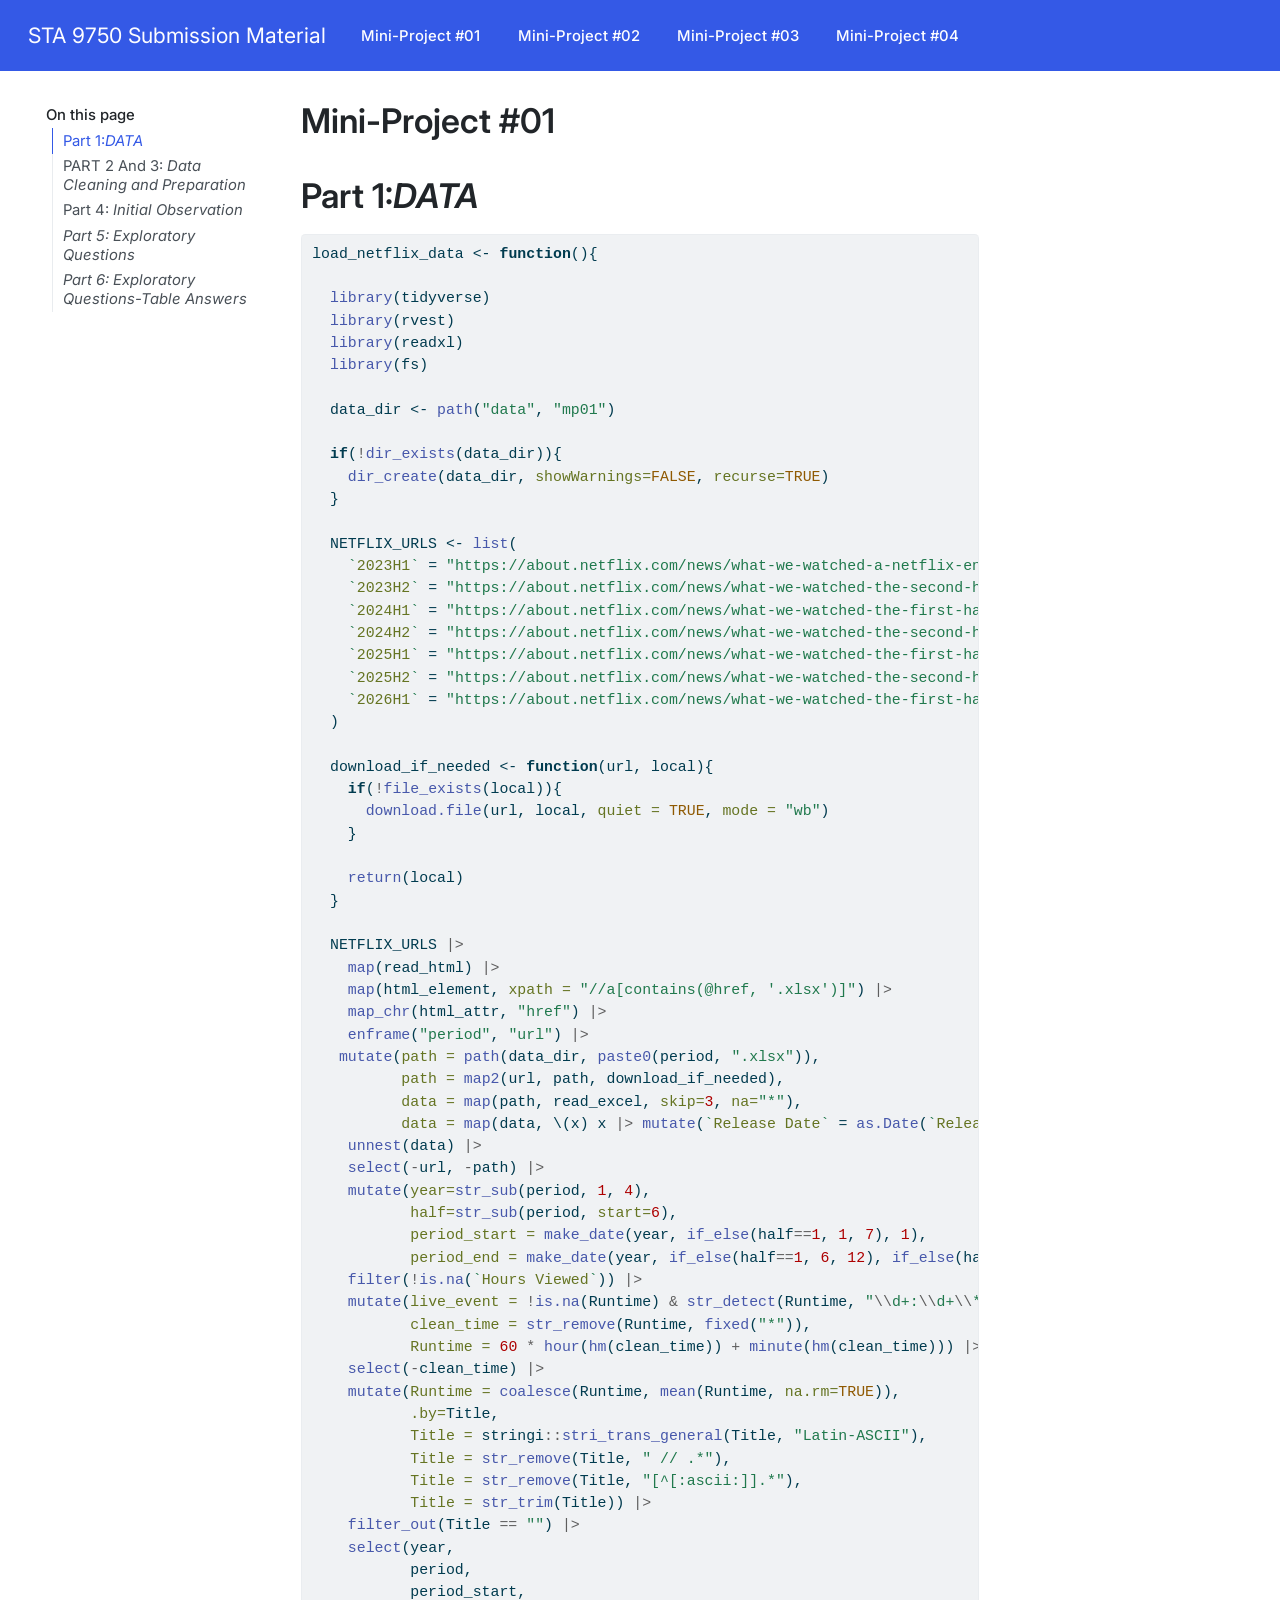
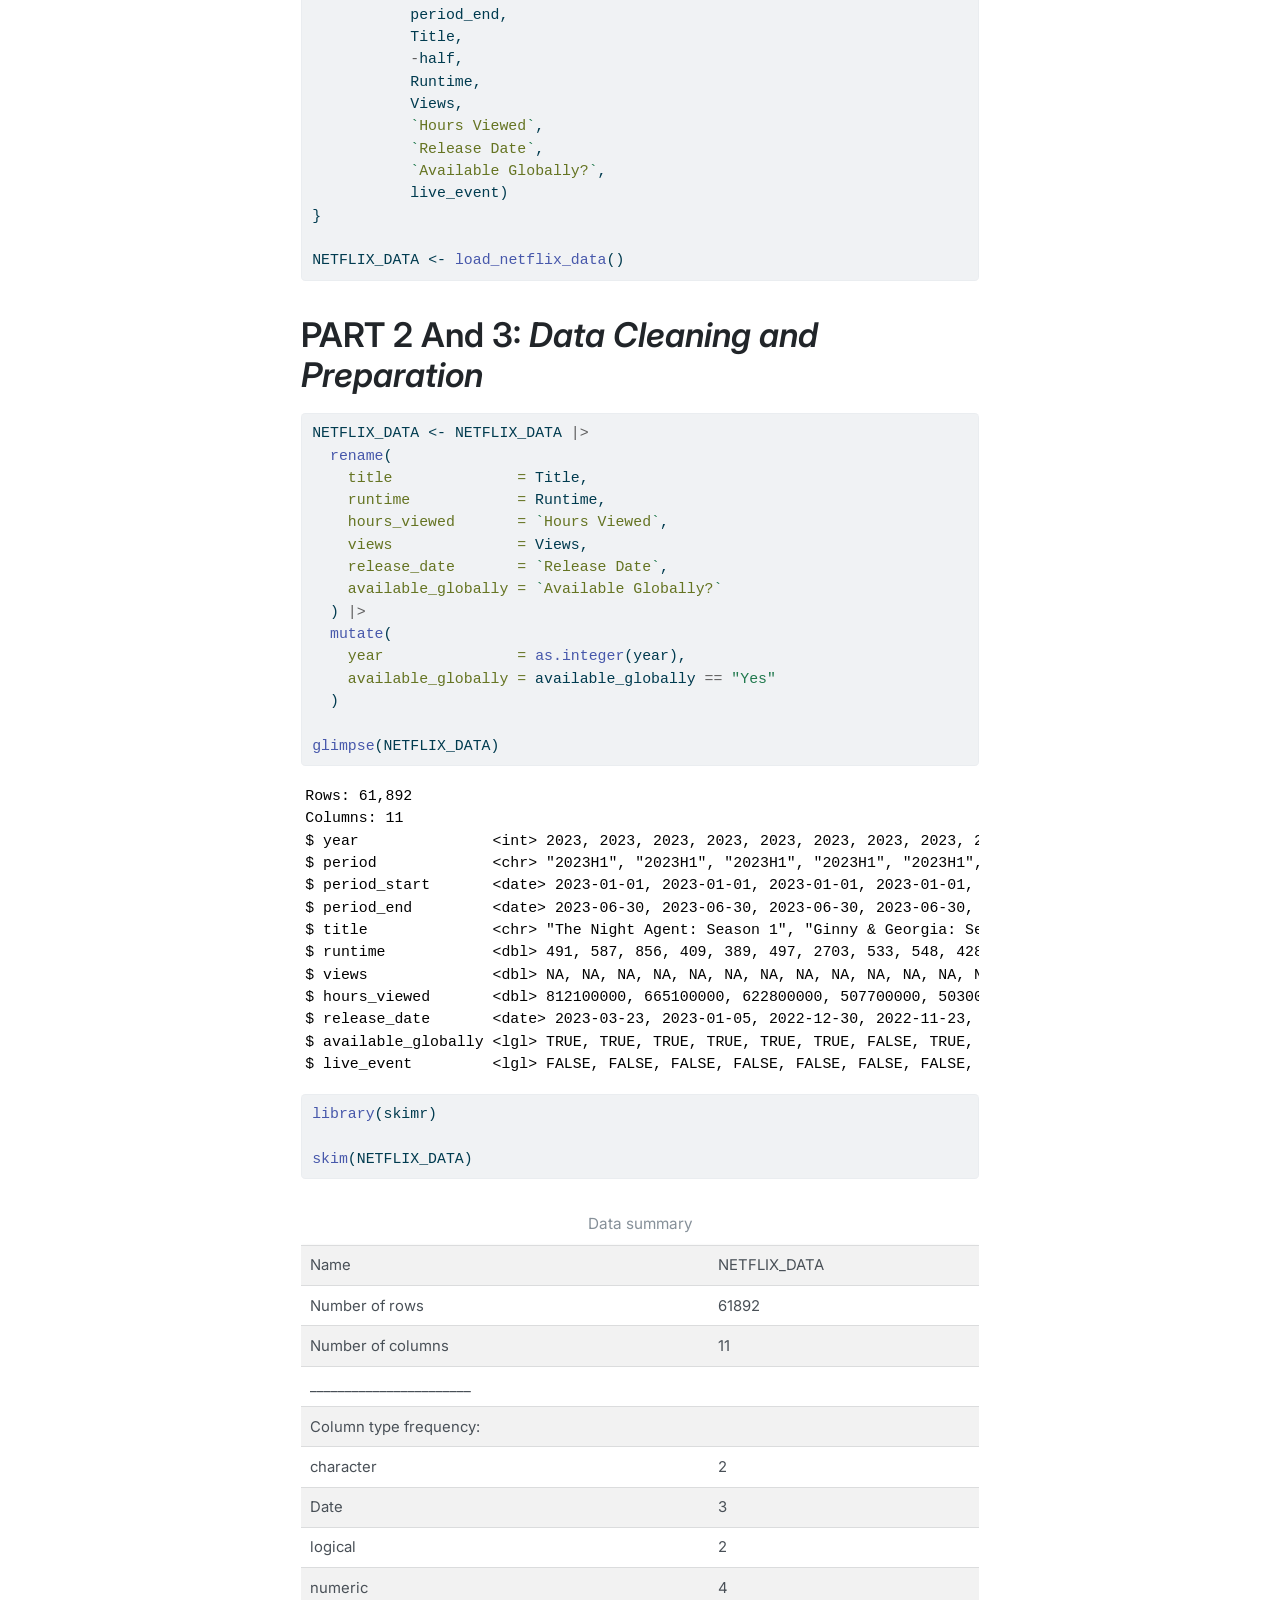
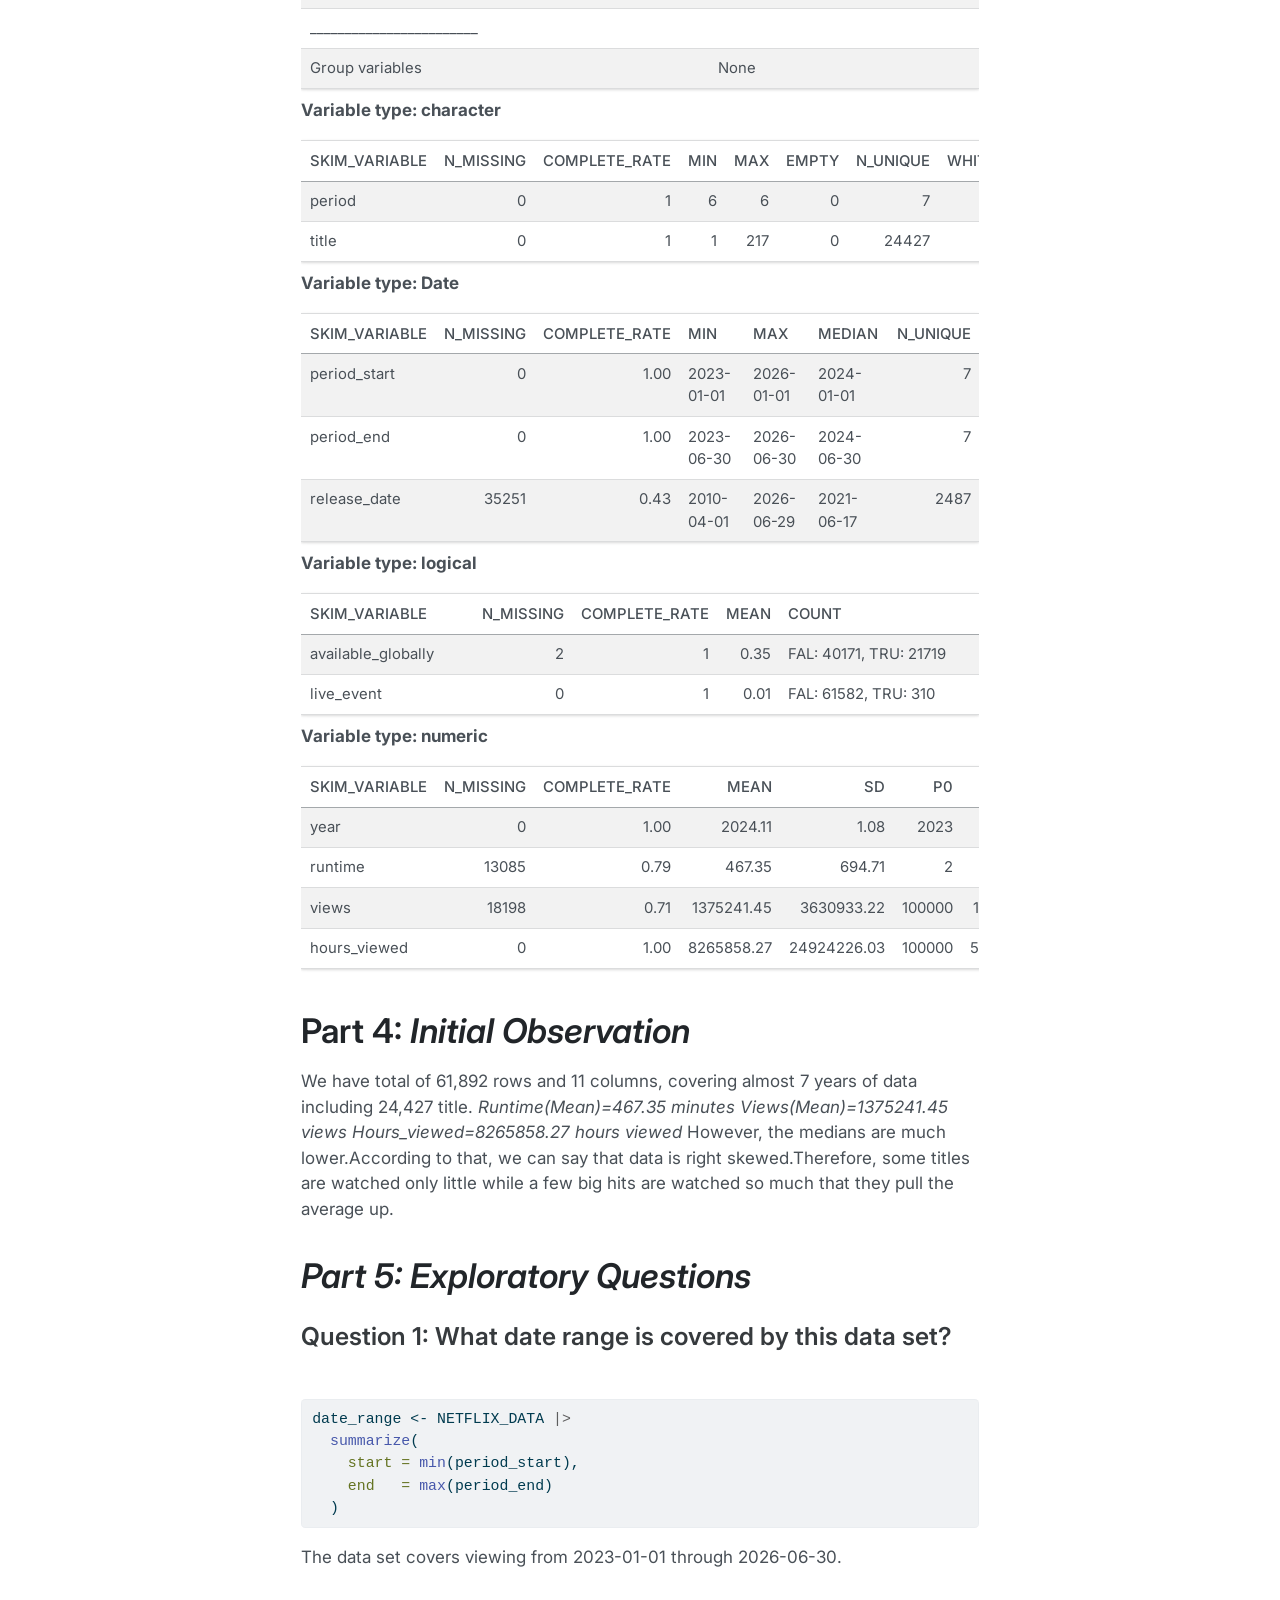
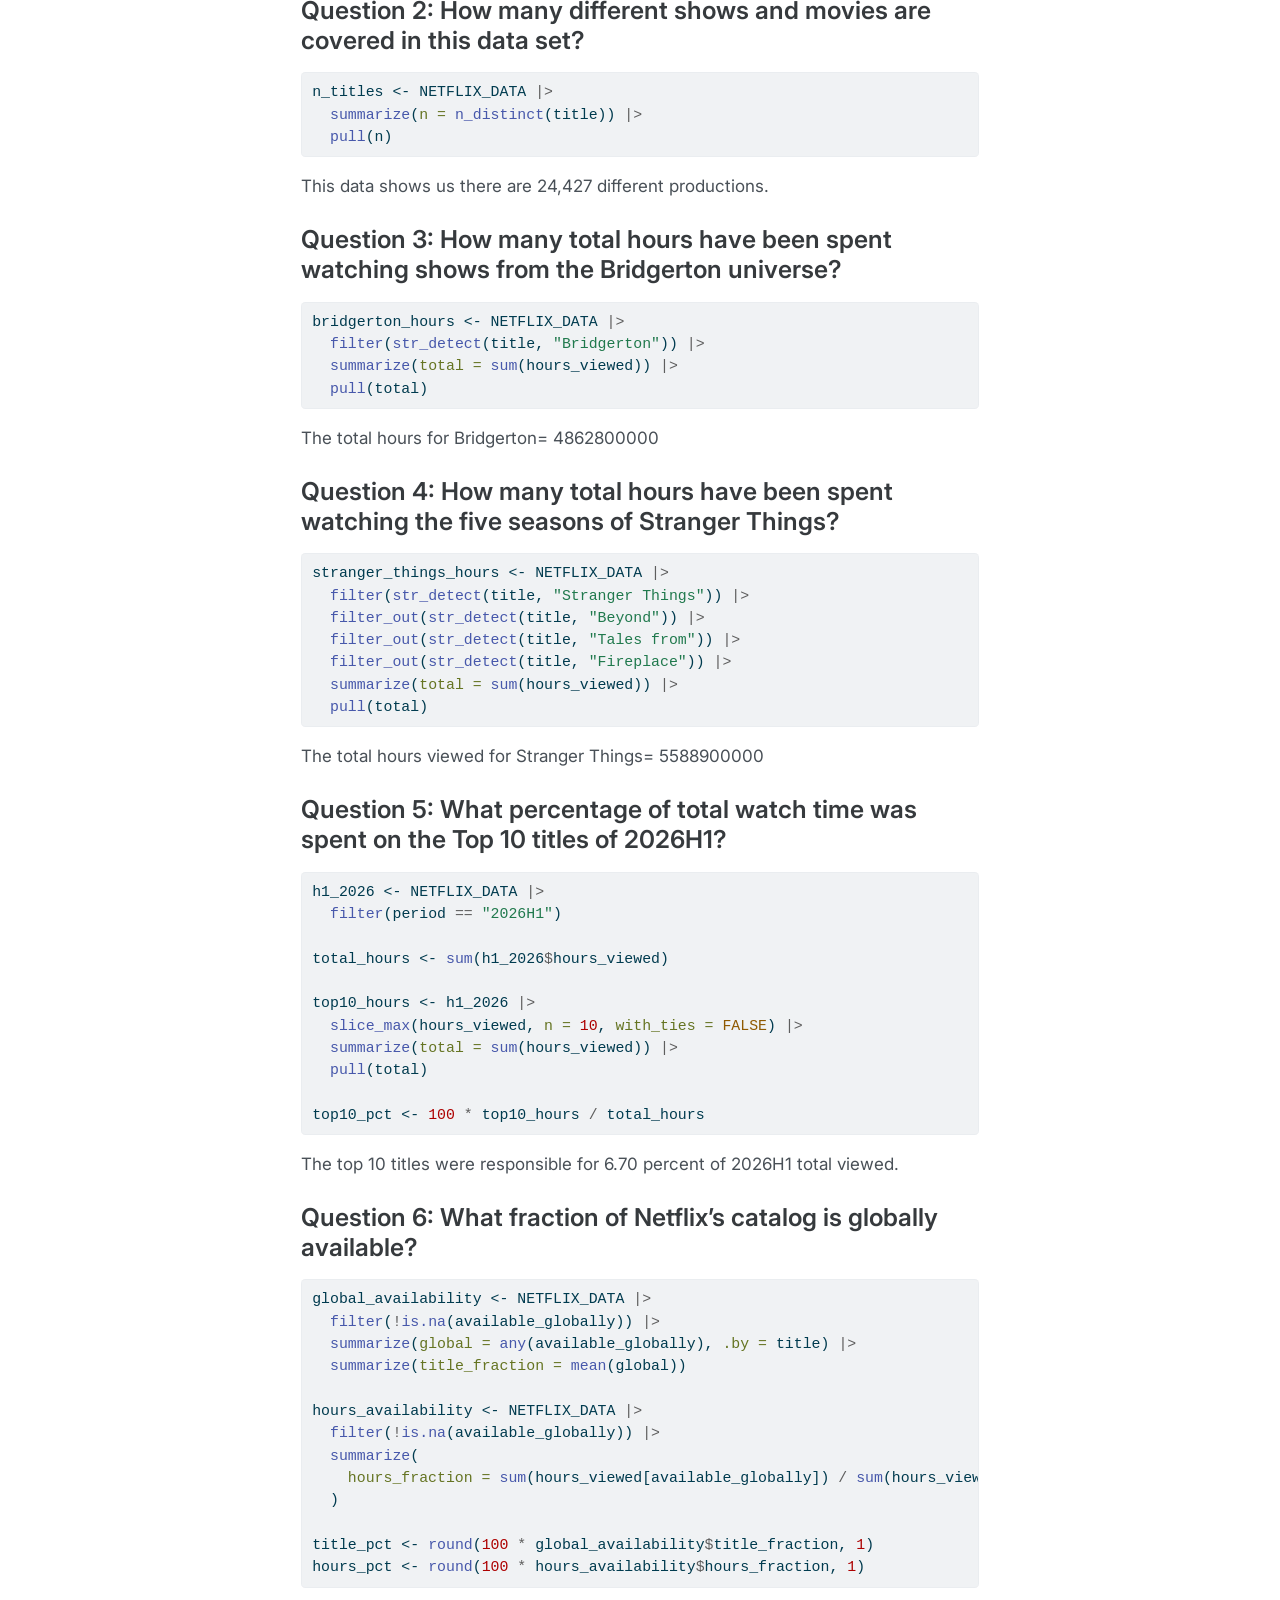
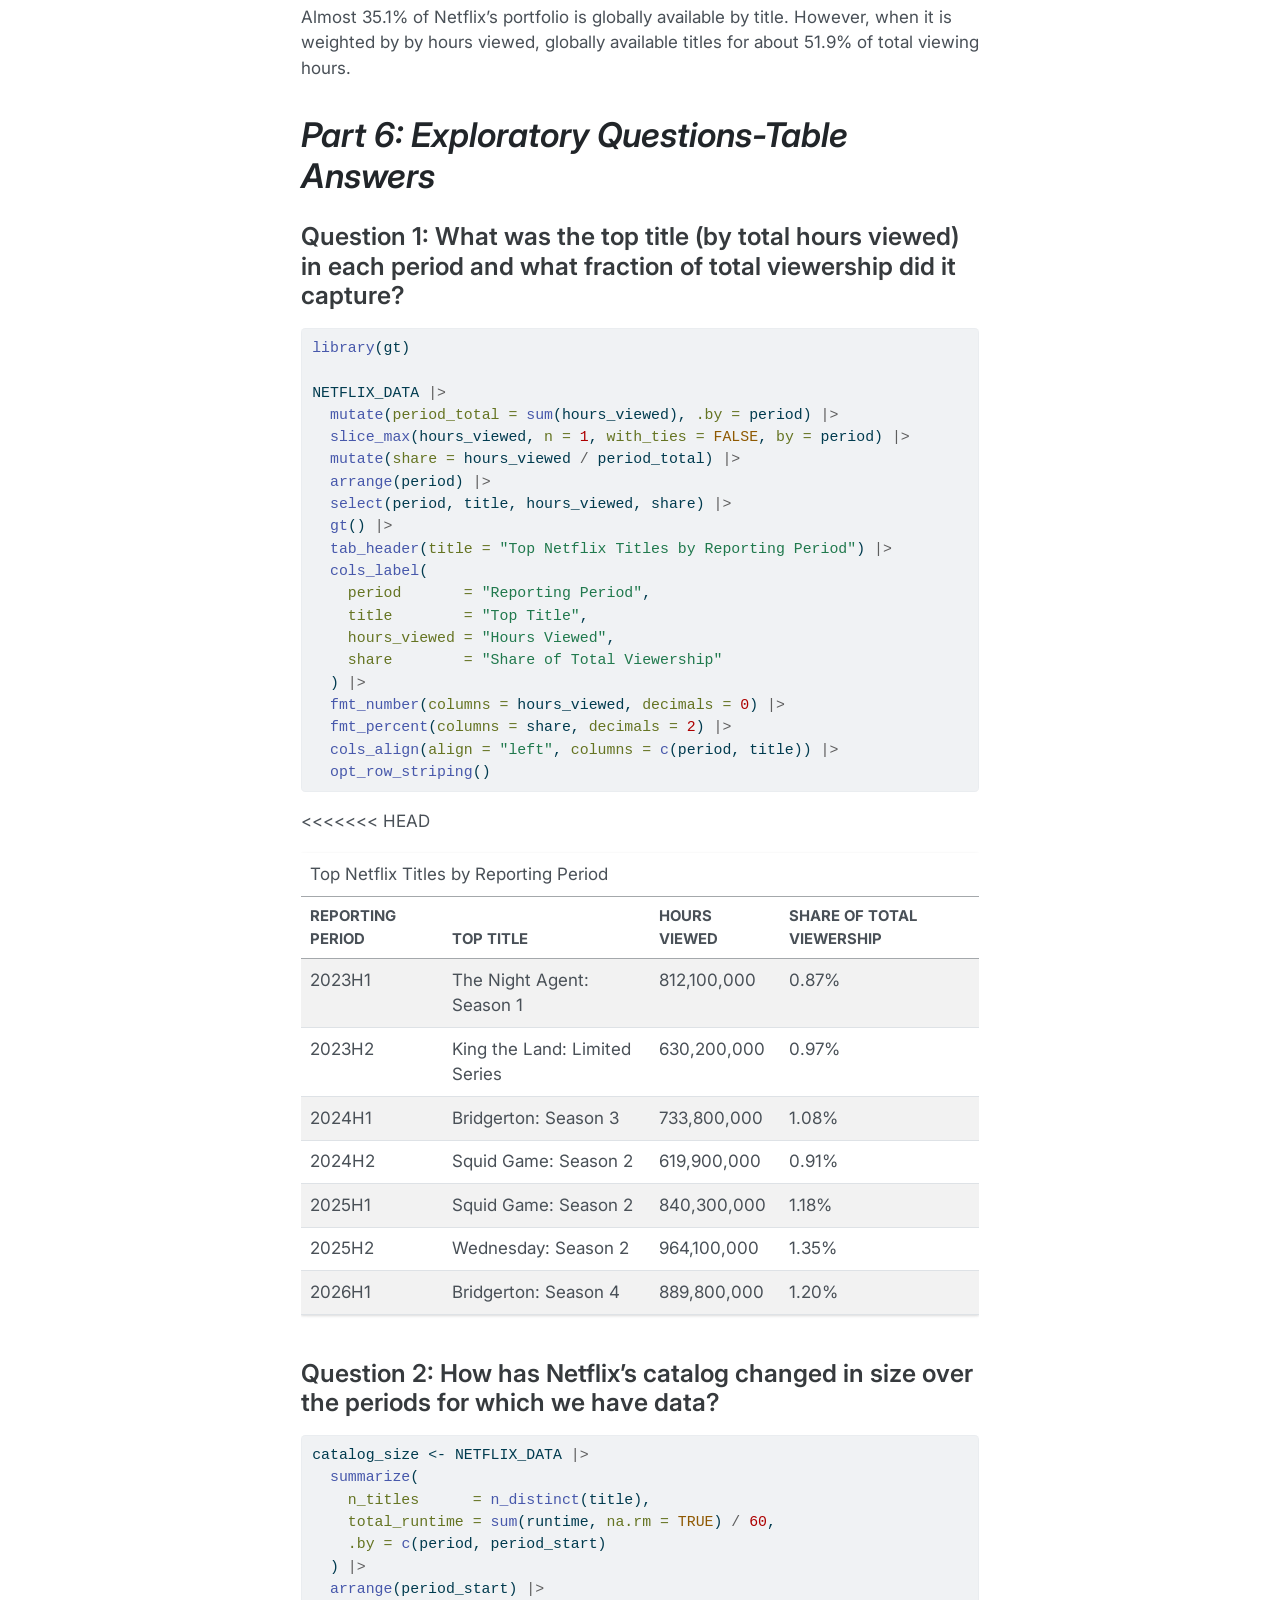
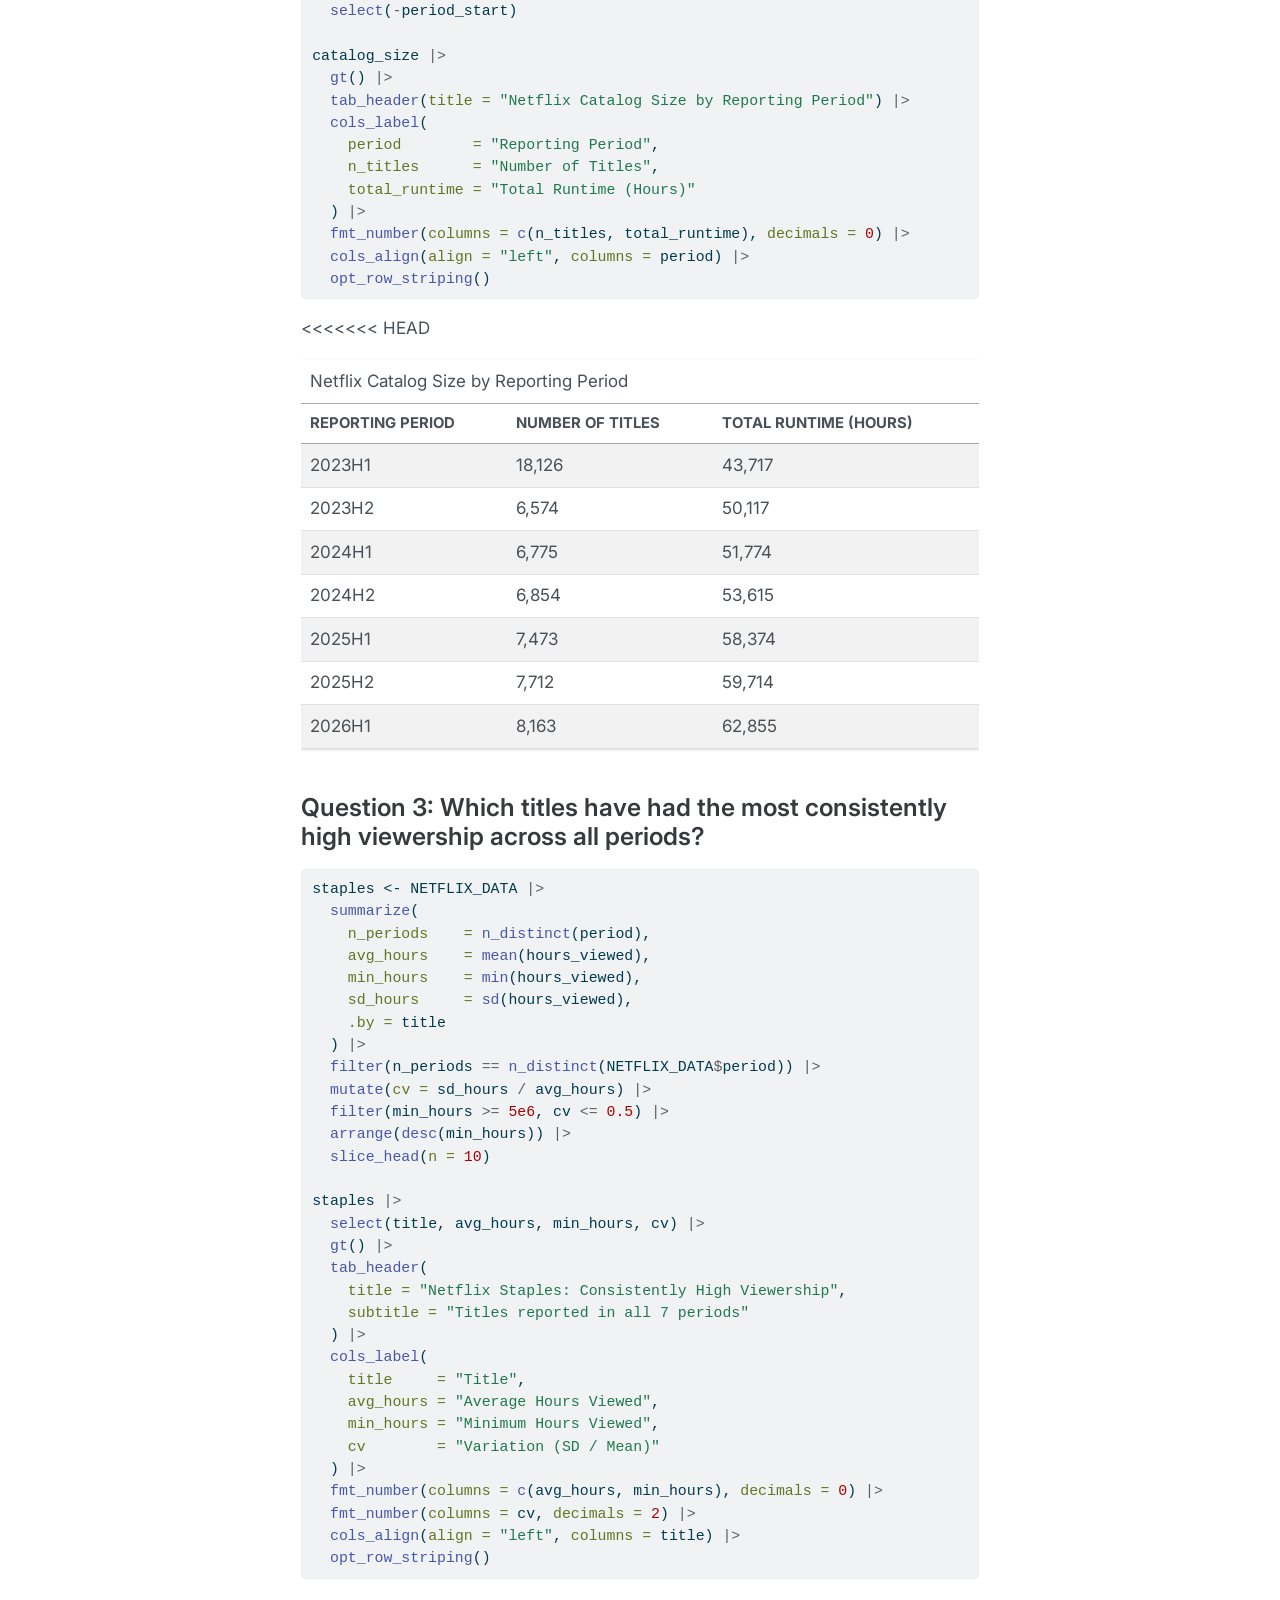
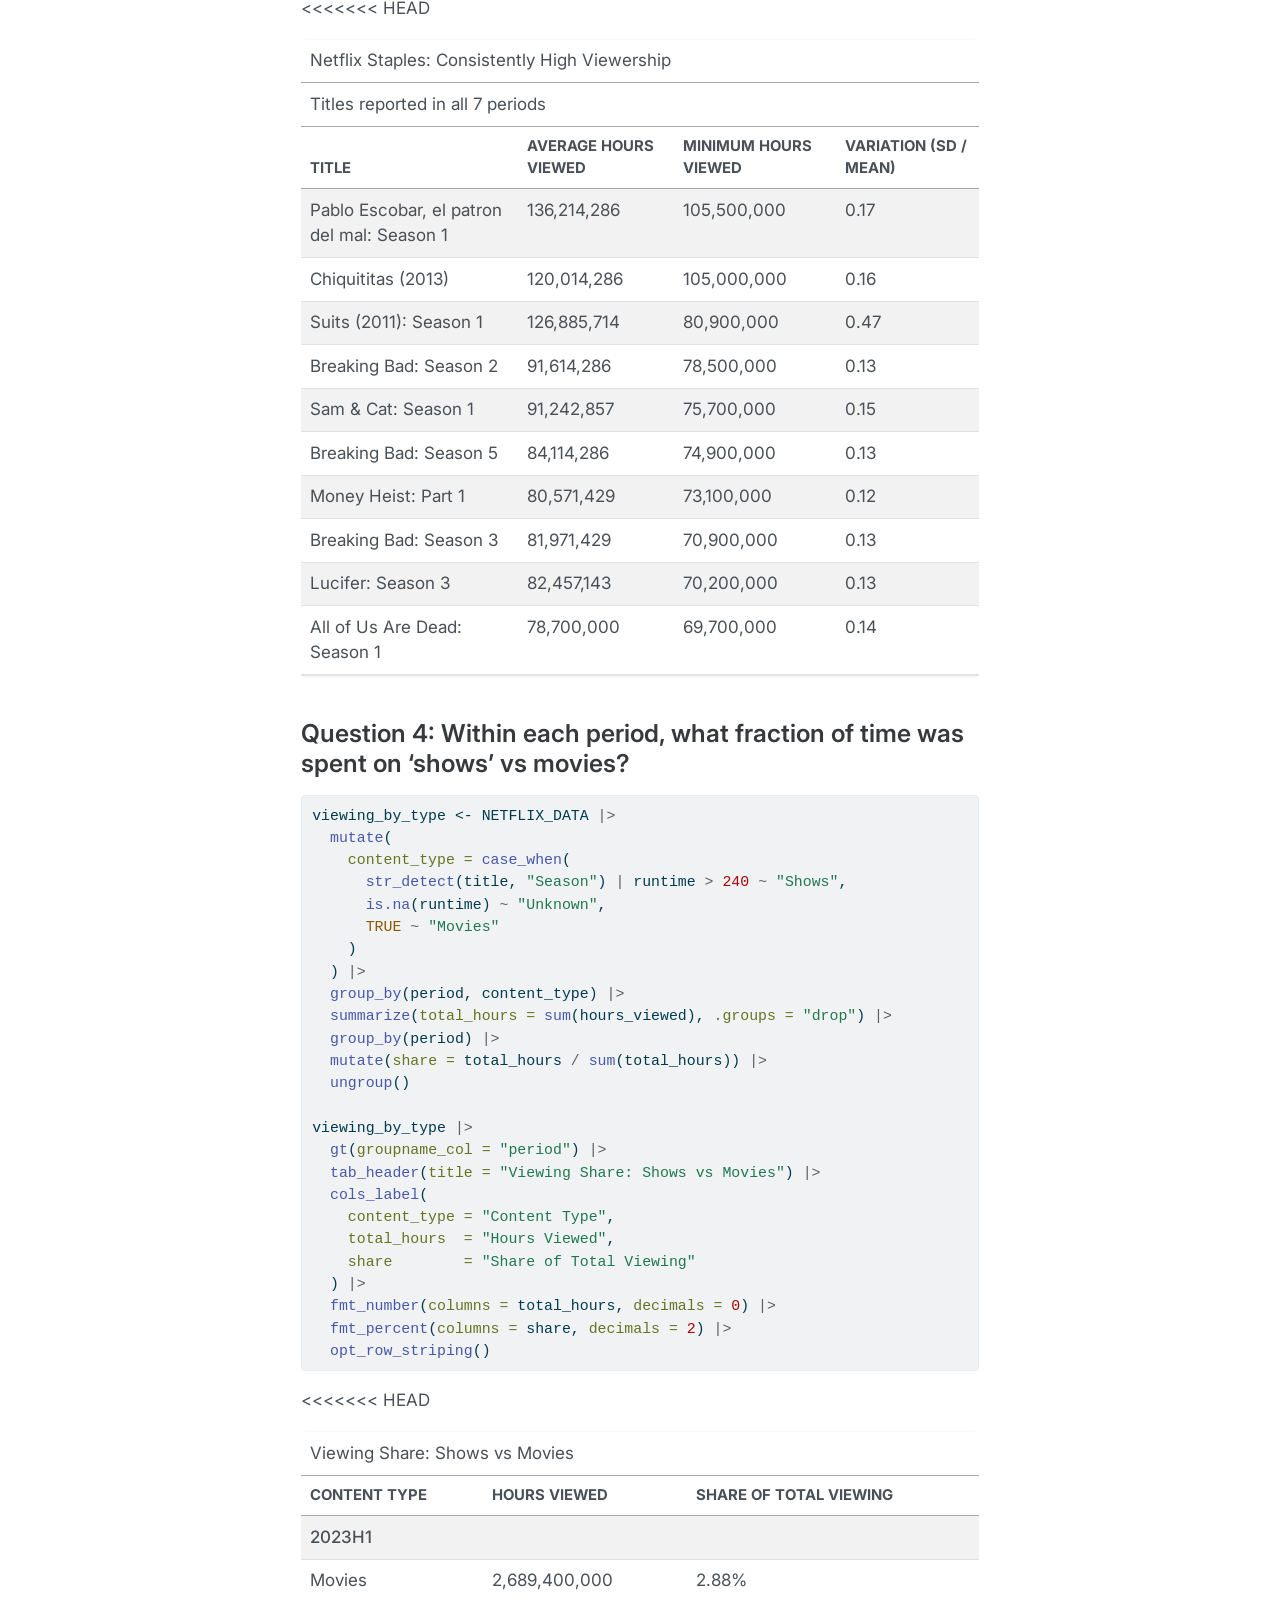
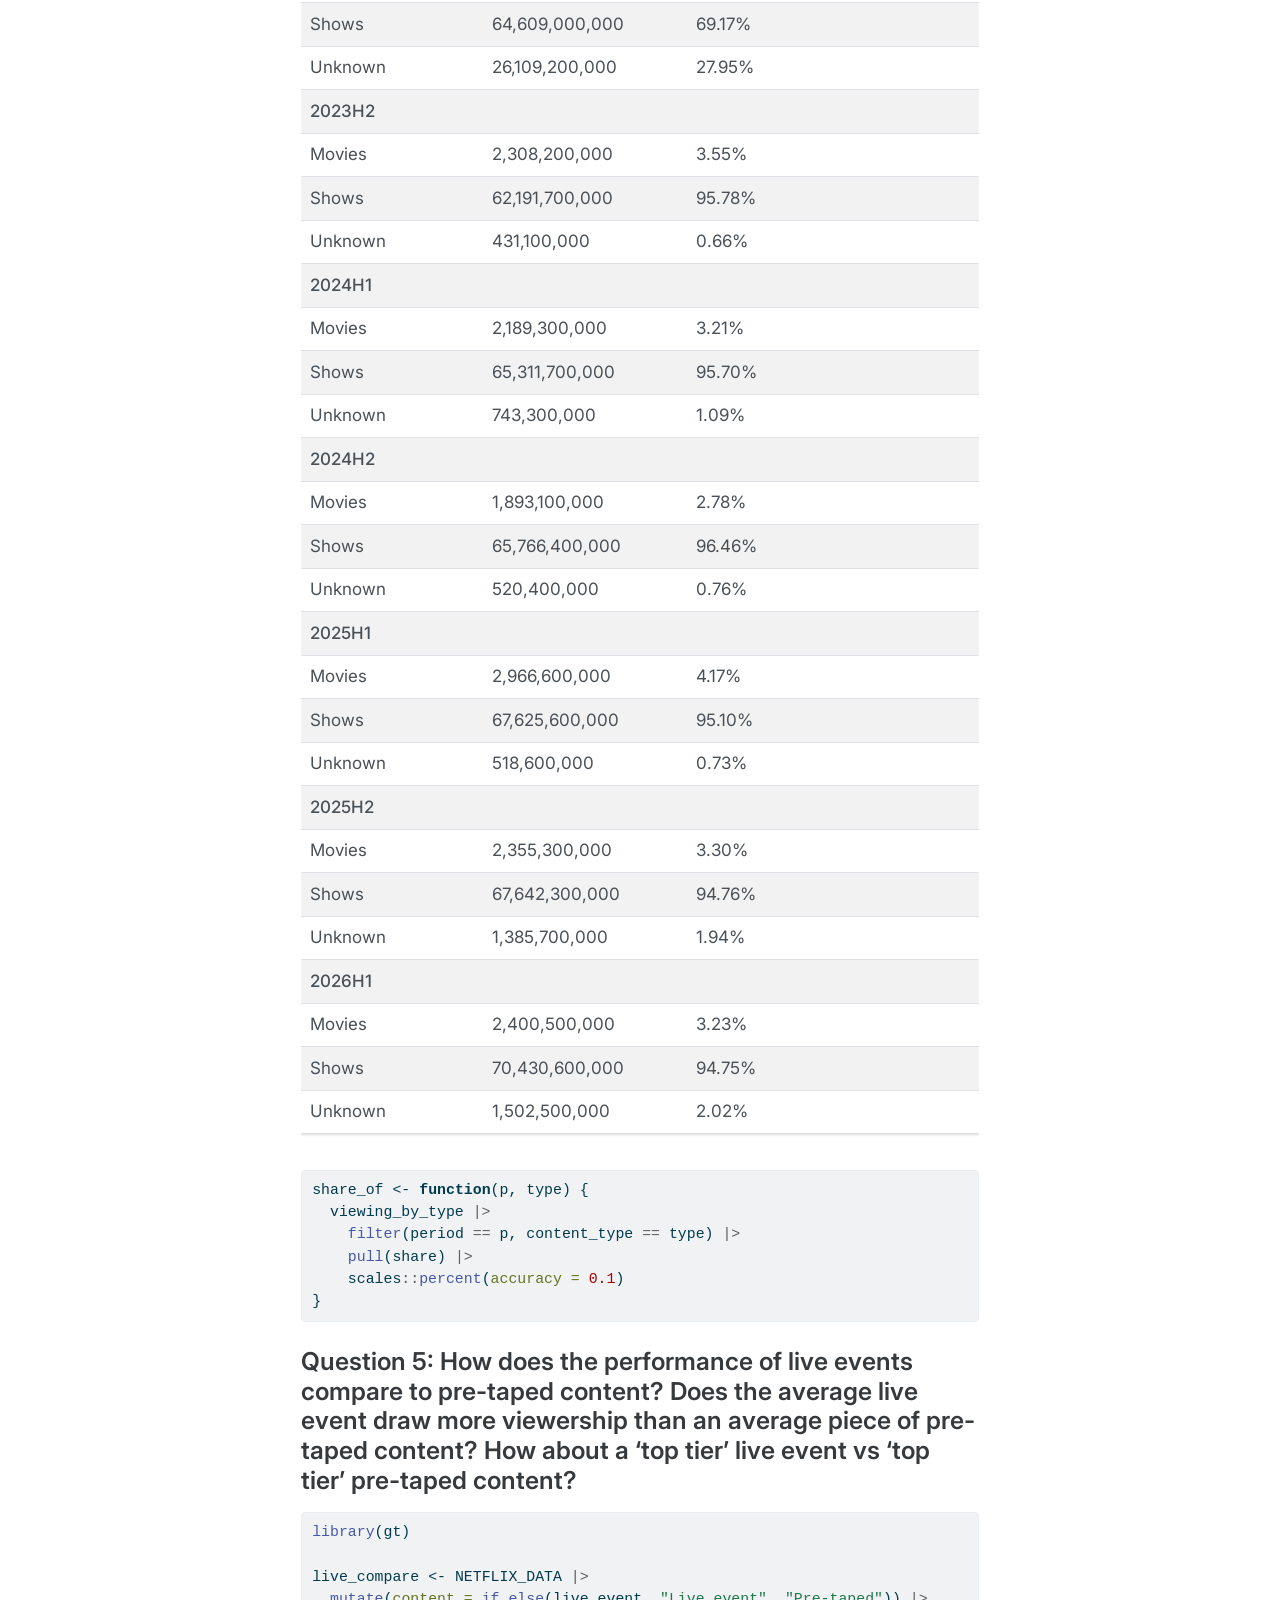
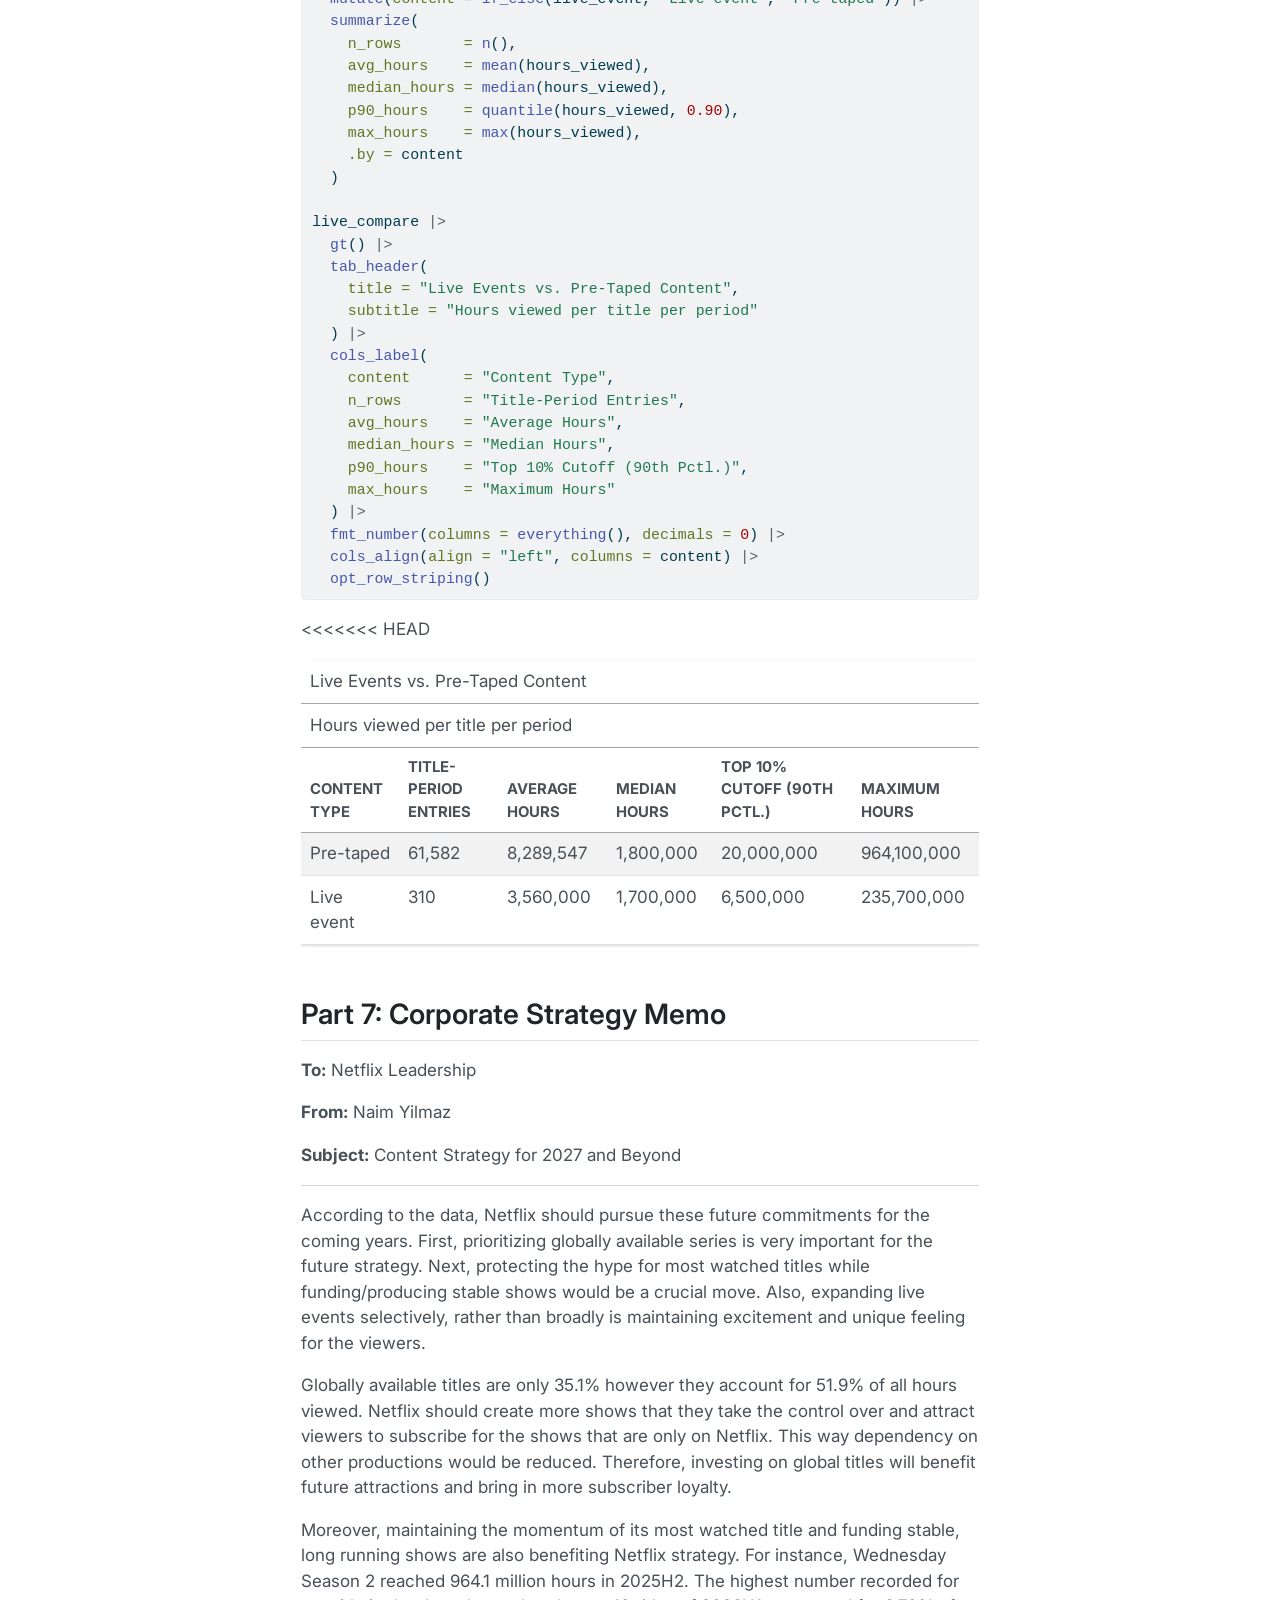
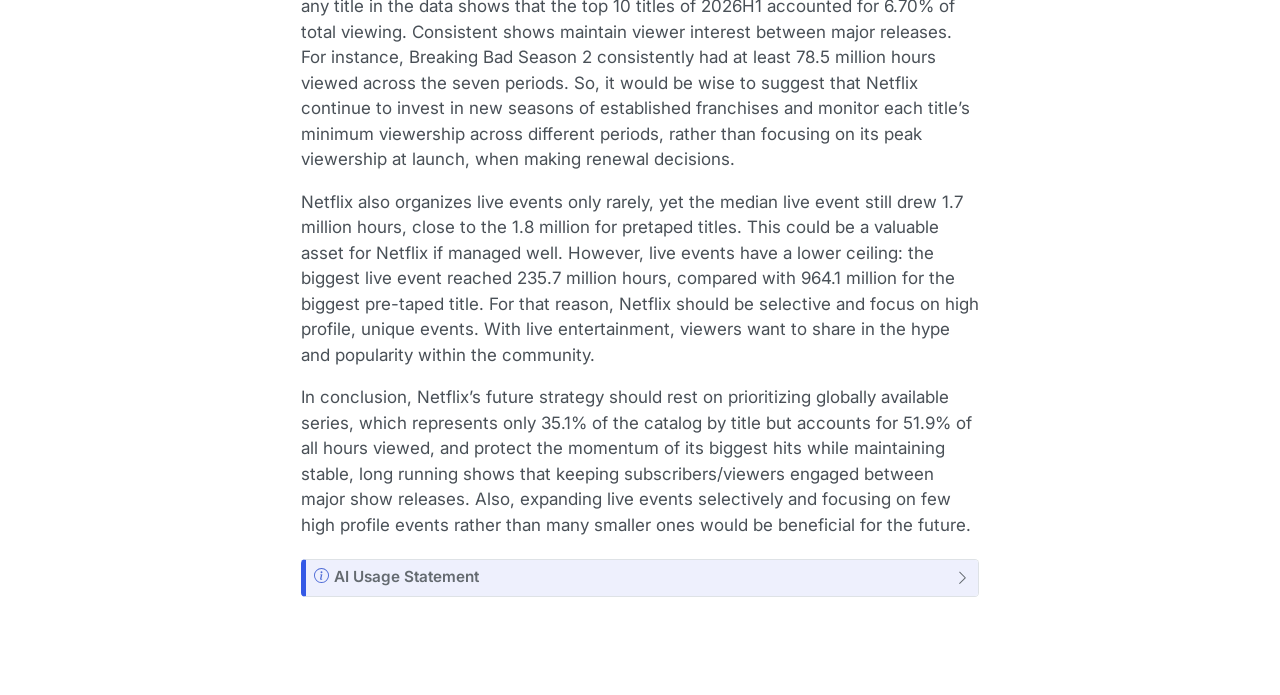
==== commit 42034b4d: "merge remote changes" ====
--- a/docs/mp01.html
+++ b/docs/mp01.html
@@ -709,23 +709,40 @@
 <span id="cb11-19"><a href="#cb11-19" aria-hidden="true" tabindex="-1"></a>  <span class="fu">cols_align</span>(<span class="at">align =</span> <span class="st">"left"</span>, <span class="at">columns =</span> <span class="fu">c</span>(period, title)) <span class="sc">|&gt;</span></span>
 <span id="cb11-20"><a href="#cb11-20" aria-hidden="true" tabindex="-1"></a>  <span class="fu">opt_row_striping</span>()</span></code></pre></div><button title="Copy to Clipboard" class="code-copy-button"><i class="bi"></i></button></div>
 <div class="cell-output-display">
+<<<<<<< HEAD
 <div id="kwkheipszo" style="padding-left:0px;padding-right:0px;padding-top:10px;padding-bottom:10px;overflow-x:auto;overflow-y:auto;width:auto;height:auto;">
 <style>#kwkheipszo table {
+=======
+<div id="ufhpoyrbbx" style="padding-left:0px;padding-right:0px;padding-top:10px;padding-bottom:10px;overflow-x:auto;overflow-y:auto;width:auto;height:auto;">
+<style>#ufhpoyrbbx table {
+>>>>>>> cc60b284555a45c202f701f1a7f202120761dd38
   font-family: system-ui, 'Segoe UI', Roboto, Helvetica, Arial, sans-serif, 'Apple Color Emoji', 'Segoe UI Emoji', 'Segoe UI Symbol', 'Noto Color Emoji';
   -webkit-font-smoothing: antialiased;
   -moz-osx-font-smoothing: grayscale;
 }
 
+<<<<<<< HEAD
 #kwkheipszo thead, #kwkheipszo tbody, #kwkheipszo tfoot, #kwkheipszo tr, #kwkheipszo td, #kwkheipszo th {
   border-style: none;
 }
 
 #kwkheipszo p {
+=======
+#ufhpoyrbbx thead, #ufhpoyrbbx tbody, #ufhpoyrbbx tfoot, #ufhpoyrbbx tr, #ufhpoyrbbx td, #ufhpoyrbbx th {
+  border-style: none;
+}
+
+#ufhpoyrbbx p {
+>>>>>>> cc60b284555a45c202f701f1a7f202120761dd38
   margin: 0;
   padding: 0;
 }
 
+<<<<<<< HEAD
 #kwkheipszo .gt_table {
+=======
+#ufhpoyrbbx .gt_table {
+>>>>>>> cc60b284555a45c202f701f1a7f202120761dd38
   display: table;
   border-collapse: collapse;
   line-height: normal;
@@ -751,12 +768,20 @@
   border-left-color: #D3D3D3;
 }
 
+<<<<<<< HEAD
 #kwkheipszo .gt_caption {
+=======
+#ufhpoyrbbx .gt_caption {
+>>>>>>> cc60b284555a45c202f701f1a7f202120761dd38
   padding-top: 4px;
   padding-bottom: 4px;
 }
 
+<<<<<<< HEAD
 #kwkheipszo .gt_title {
+=======
+#ufhpoyrbbx .gt_title {
+>>>>>>> cc60b284555a45c202f701f1a7f202120761dd38
   color: #333333;
   font-size: 125%;
   font-weight: initial;
@@ -768,7 +793,11 @@
   border-bottom-width: 0;
 }
 
+<<<<<<< HEAD
 #kwkheipszo .gt_subtitle {
+=======
+#ufhpoyrbbx .gt_subtitle {
+>>>>>>> cc60b284555a45c202f701f1a7f202120761dd38
   color: #333333;
   font-size: 85%;
   font-weight: initial;
@@ -780,7 +809,11 @@
   border-top-width: 0;
 }
 
+<<<<<<< HEAD
 #kwkheipszo .gt_heading {
+=======
+#ufhpoyrbbx .gt_heading {
+>>>>>>> cc60b284555a45c202f701f1a7f202120761dd38
   background-color: #FFFFFF;
   text-align: center;
   border-bottom-color: #FFFFFF;
@@ -792,13 +825,21 @@
   border-right-color: #D3D3D3;
 }
 
+<<<<<<< HEAD
 #kwkheipszo .gt_bottom_border {
+=======
+#ufhpoyrbbx .gt_bottom_border {
+>>>>>>> cc60b284555a45c202f701f1a7f202120761dd38
   border-bottom-style: solid;
   border-bottom-width: 2px;
   border-bottom-color: #D3D3D3;
 }
 
+<<<<<<< HEAD
 #kwkheipszo .gt_col_headings {
+=======
+#ufhpoyrbbx .gt_col_headings {
+>>>>>>> cc60b284555a45c202f701f1a7f202120761dd38
   border-top-style: solid;
   border-top-width: 2px;
   border-top-color: #D3D3D3;
@@ -813,7 +854,11 @@
   border-right-color: #D3D3D3;
 }
 
+<<<<<<< HEAD
 #kwkheipszo .gt_col_heading {
+=======
+#ufhpoyrbbx .gt_col_heading {
+>>>>>>> cc60b284555a45c202f701f1a7f202120761dd38
   color: #333333;
   background-color: #FFFFFF;
   font-size: 100%;
@@ -833,7 +878,11 @@
   overflow-x: hidden;
 }
 
+<<<<<<< HEAD
 #kwkheipszo .gt_column_spanner_outer {
+=======
+#ufhpoyrbbx .gt_column_spanner_outer {
+>>>>>>> cc60b284555a45c202f701f1a7f202120761dd38
   color: #333333;
   background-color: #FFFFFF;
   font-size: 100%;
@@ -845,6 +894,7 @@
   padding-right: 4px;
 }
 
+<<<<<<< HEAD
 #kwkheipszo .gt_column_spanner_outer:first-child {
   padding-left: 0;
 }
@@ -854,6 +904,17 @@
 }
 
 #kwkheipszo .gt_column_spanner {
+=======
+#ufhpoyrbbx .gt_column_spanner_outer:first-child {
+  padding-left: 0;
+}
+
+#ufhpoyrbbx .gt_column_spanner_outer:last-child {
+  padding-right: 0;
+}
+
+#ufhpoyrbbx .gt_column_spanner {
+>>>>>>> cc60b284555a45c202f701f1a7f202120761dd38
   border-bottom-style: solid;
   border-bottom-width: 2px;
   border-bottom-color: #D3D3D3;
@@ -865,11 +926,19 @@
   width: 100%;
 }
 
+<<<<<<< HEAD
 #kwkheipszo .gt_spanner_row {
   border-bottom-style: hidden;
 }
 
 #kwkheipszo .gt_group_heading {
+=======
+#ufhpoyrbbx .gt_spanner_row {
+  border-bottom-style: hidden;
+}
+
+#ufhpoyrbbx .gt_group_heading {
+>>>>>>> cc60b284555a45c202f701f1a7f202120761dd38
   padding-top: 8px;
   padding-bottom: 8px;
   padding-left: 5px;
@@ -895,7 +964,11 @@
   text-align: left;
 }
 
+<<<<<<< HEAD
 #kwkheipszo .gt_empty_group_heading {
+=======
+#ufhpoyrbbx .gt_empty_group_heading {
+>>>>>>> cc60b284555a45c202f701f1a7f202120761dd38
   padding: 0.5px;
   color: #333333;
   background-color: #FFFFFF;
@@ -910,6 +983,7 @@
   vertical-align: middle;
 }
 
+<<<<<<< HEAD
 #kwkheipszo .gt_from_md > :first-child {
   margin-top: 0;
 }
@@ -919,6 +993,17 @@
 }
 
 #kwkheipszo .gt_row {
+=======
+#ufhpoyrbbx .gt_from_md > :first-child {
+  margin-top: 0;
+}
+
+#ufhpoyrbbx .gt_from_md > :last-child {
+  margin-bottom: 0;
+}
+
+#ufhpoyrbbx .gt_row {
+>>>>>>> cc60b284555a45c202f701f1a7f202120761dd38
   padding-top: 8px;
   padding-bottom: 8px;
   padding-left: 5px;
@@ -937,7 +1022,11 @@
   overflow-x: hidden;
 }
 
+<<<<<<< HEAD
 #kwkheipszo .gt_stub {
+=======
+#ufhpoyrbbx .gt_stub {
+>>>>>>> cc60b284555a45c202f701f1a7f202120761dd38
   color: #333333;
   background-color: #FFFFFF;
   font-size: 100%;
@@ -950,7 +1039,11 @@
   padding-right: 5px;
 }
 
+<<<<<<< HEAD
 #kwkheipszo .gt_stub_row_group {
+=======
+#ufhpoyrbbx .gt_stub_row_group {
+>>>>>>> cc60b284555a45c202f701f1a7f202120761dd38
   color: #333333;
   background-color: #FFFFFF;
   font-size: 100%;
@@ -964,6 +1057,7 @@
   vertical-align: top;
 }
 
+<<<<<<< HEAD
 #kwkheipszo .gt_row_group_first td {
   border-top-width: 2px;
 }
@@ -973,6 +1067,17 @@
 }
 
 #kwkheipszo .gt_summary_row {
+=======
+#ufhpoyrbbx .gt_row_group_first td {
+  border-top-width: 2px;
+}
+
+#ufhpoyrbbx .gt_row_group_first th {
+  border-top-width: 2px;
+}
+
+#ufhpoyrbbx .gt_summary_row {
+>>>>>>> cc60b284555a45c202f701f1a7f202120761dd38
   color: #333333;
   background-color: #FFFFFF;
   text-transform: inherit;
@@ -982,16 +1087,28 @@
   padding-right: 5px;
 }
 
+<<<<<<< HEAD
 #kwkheipszo .gt_first_summary_row {
+=======
+#ufhpoyrbbx .gt_first_summary_row {
+>>>>>>> cc60b284555a45c202f701f1a7f202120761dd38
   border-top-style: solid;
   border-top-color: #D3D3D3;
 }
 
+<<<<<<< HEAD
 #kwkheipszo .gt_first_summary_row.thick {
   border-top-width: 2px;
 }
 
 #kwkheipszo .gt_last_summary_row {
+=======
+#ufhpoyrbbx .gt_first_summary_row.thick {
+  border-top-width: 2px;
+}
+
+#ufhpoyrbbx .gt_last_summary_row {
+>>>>>>> cc60b284555a45c202f701f1a7f202120761dd38
   padding-top: 8px;
   padding-bottom: 8px;
   padding-left: 5px;
@@ -1001,7 +1118,11 @@
   border-bottom-color: #D3D3D3;
 }
 
+<<<<<<< HEAD
 #kwkheipszo .gt_grand_summary_row {
+=======
+#ufhpoyrbbx .gt_grand_summary_row {
+>>>>>>> cc60b284555a45c202f701f1a7f202120761dd38
   color: #333333;
   background-color: #FFFFFF;
   text-transform: inherit;
@@ -1011,7 +1132,11 @@
   padding-right: 5px;
 }
 
+<<<<<<< HEAD
 #kwkheipszo .gt_first_grand_summary_row {
+=======
+#ufhpoyrbbx .gt_first_grand_summary_row {
+>>>>>>> cc60b284555a45c202f701f1a7f202120761dd38
   padding-top: 8px;
   padding-bottom: 8px;
   padding-left: 5px;
@@ -1021,7 +1146,11 @@
   border-top-color: #D3D3D3;
 }
 
+<<<<<<< HEAD
 #kwkheipszo .gt_last_grand_summary_row_top {
+=======
+#ufhpoyrbbx .gt_last_grand_summary_row_top {
+>>>>>>> cc60b284555a45c202f701f1a7f202120761dd38
   padding-top: 8px;
   padding-bottom: 8px;
   padding-left: 5px;
@@ -1031,11 +1160,19 @@
   border-bottom-color: #D3D3D3;
 }
 
+<<<<<<< HEAD
 #kwkheipszo .gt_striped {
   background-color: rgba(128, 128, 128, 0.05);
 }
 
 #kwkheipszo .gt_table_body {
+=======
+#ufhpoyrbbx .gt_striped {
+  background-color: rgba(128, 128, 128, 0.05);
+}
+
+#ufhpoyrbbx .gt_table_body {
+>>>>>>> cc60b284555a45c202f701f1a7f202120761dd38
   border-top-style: solid;
   border-top-width: 2px;
   border-top-color: #D3D3D3;
@@ -1044,7 +1181,11 @@
   border-bottom-color: #D3D3D3;
 }
 
+<<<<<<< HEAD
 #kwkheipszo .gt_footnotes {
+=======
+#ufhpoyrbbx .gt_footnotes {
+>>>>>>> cc60b284555a45c202f701f1a7f202120761dd38
   color: #333333;
   background-color: #FFFFFF;
   border-bottom-style: none;
@@ -1058,7 +1199,11 @@
   border-right-color: #D3D3D3;
 }
 
+<<<<<<< HEAD
 #kwkheipszo .gt_footnote {
+=======
+#ufhpoyrbbx .gt_footnote {
+>>>>>>> cc60b284555a45c202f701f1a7f202120761dd38
   margin: 0px;
   font-size: 90%;
   padding-top: 4px;
@@ -1067,7 +1212,11 @@
   padding-right: 5px;
 }
 
+<<<<<<< HEAD
 #kwkheipszo .gt_sourcenotes {
+=======
+#ufhpoyrbbx .gt_sourcenotes {
+>>>>>>> cc60b284555a45c202f701f1a7f202120761dd38
   color: #333333;
   background-color: #FFFFFF;
   border-bottom-style: none;
@@ -1081,7 +1230,11 @@
   border-right-color: #D3D3D3;
 }
 
+<<<<<<< HEAD
 #kwkheipszo .gt_sourcenote {
+=======
+#ufhpoyrbbx .gt_sourcenote {
+>>>>>>> cc60b284555a45c202f701f1a7f202120761dd38
   font-size: 90%;
   padding-top: 4px;
   padding-bottom: 4px;
@@ -1089,6 +1242,7 @@
   padding-right: 5px;
 }
 
+<<<<<<< HEAD
 #kwkheipszo .gt_left {
   text-align: left;
 }
@@ -1098,10 +1252,22 @@
 }
 
 #kwkheipszo .gt_right {
+=======
+#ufhpoyrbbx .gt_left {
+  text-align: left;
+}
+
+#ufhpoyrbbx .gt_center {
+  text-align: center;
+}
+
+#ufhpoyrbbx .gt_right {
+>>>>>>> cc60b284555a45c202f701f1a7f202120761dd38
   text-align: right;
   font-variant-numeric: tabular-nums;
 }
 
+<<<<<<< HEAD
 #kwkheipszo .gt_font_normal {
   font-weight: normal;
 }
@@ -1119,16 +1285,40 @@
 }
 
 #kwkheipszo .gt_footnote_marks {
+=======
+#ufhpoyrbbx .gt_font_normal {
+  font-weight: normal;
+}
+
+#ufhpoyrbbx .gt_font_bold {
+  font-weight: bold;
+}
+
+#ufhpoyrbbx .gt_font_italic {
+  font-style: italic;
+}
+
+#ufhpoyrbbx .gt_super {
+  font-size: 65%;
+}
+
+#ufhpoyrbbx .gt_footnote_marks {
+>>>>>>> cc60b284555a45c202f701f1a7f202120761dd38
   font-size: 75%;
   vertical-align: 0.4em;
   position: initial;
 }
 
+<<<<<<< HEAD
 #kwkheipszo .gt_asterisk {
+=======
+#ufhpoyrbbx .gt_asterisk {
+>>>>>>> cc60b284555a45c202f701f1a7f202120761dd38
   font-size: 100%;
   vertical-align: 0;
 }
 
+<<<<<<< HEAD
 #kwkheipszo .gt_indent_1 {
   text-indent: 5px;
 }
@@ -1150,11 +1340,38 @@
 }
 
 #kwkheipszo .katex-display {
+=======
+#ufhpoyrbbx .gt_indent_1 {
+  text-indent: 5px;
+}
+
+#ufhpoyrbbx .gt_indent_2 {
+  text-indent: 10px;
+}
+
+#ufhpoyrbbx .gt_indent_3 {
+  text-indent: 15px;
+}
+
+#ufhpoyrbbx .gt_indent_4 {
+  text-indent: 20px;
+}
+
+#ufhpoyrbbx .gt_indent_5 {
+  text-indent: 25px;
+}
+
+#ufhpoyrbbx .katex-display {
+>>>>>>> cc60b284555a45c202f701f1a7f202120761dd38
   display: inline-flex !important;
   margin-bottom: 0.75em !important;
 }
 
+<<<<<<< HEAD
 #kwkheipszo div.Reactable > div.rt-table > div.rt-thead > div.rt-tr.rt-tr-group-header > div.rt-th-group:after {
+=======
+#ufhpoyrbbx div.Reactable > div.rt-table > div.rt-thead > div.rt-tr.rt-tr-group-header > div.rt-th-group:after {
+>>>>>>> cc60b284555a45c202f701f1a7f202120761dd38
   height: 0px !important;
 }
 </style>
@@ -1245,23 +1462,40 @@
 <span id="cb12-19"><a href="#cb12-19" aria-hidden="true" tabindex="-1"></a>  <span class="fu">cols_align</span>(<span class="at">align =</span> <span class="st">"left"</span>, <span class="at">columns =</span> period) <span class="sc">|&gt;</span></span>
 <span id="cb12-20"><a href="#cb12-20" aria-hidden="true" tabindex="-1"></a>  <span class="fu">opt_row_striping</span>()</span></code></pre></div><button title="Copy to Clipboard" class="code-copy-button"><i class="bi"></i></button></div>
 <div class="cell-output-display">
+<<<<<<< HEAD
 <div id="awlnwovhwi" style="padding-left:0px;padding-right:0px;padding-top:10px;padding-bottom:10px;overflow-x:auto;overflow-y:auto;width:auto;height:auto;">
 <style>#awlnwovhwi table {
+=======
+<div id="xgysxyhqng" style="padding-left:0px;padding-right:0px;padding-top:10px;padding-bottom:10px;overflow-x:auto;overflow-y:auto;width:auto;height:auto;">
+<style>#xgysxyhqng table {
+>>>>>>> cc60b284555a45c202f701f1a7f202120761dd38
   font-family: system-ui, 'Segoe UI', Roboto, Helvetica, Arial, sans-serif, 'Apple Color Emoji', 'Segoe UI Emoji', 'Segoe UI Symbol', 'Noto Color Emoji';
   -webkit-font-smoothing: antialiased;
   -moz-osx-font-smoothing: grayscale;
 }
 
+<<<<<<< HEAD
 #awlnwovhwi thead, #awlnwovhwi tbody, #awlnwovhwi tfoot, #awlnwovhwi tr, #awlnwovhwi td, #awlnwovhwi th {
   border-style: none;
 }
 
 #awlnwovhwi p {
+=======
+#xgysxyhqng thead, #xgysxyhqng tbody, #xgysxyhqng tfoot, #xgysxyhqng tr, #xgysxyhqng td, #xgysxyhqng th {
+  border-style: none;
+}
+
+#xgysxyhqng p {
+>>>>>>> cc60b284555a45c202f701f1a7f202120761dd38
   margin: 0;
   padding: 0;
 }
 
+<<<<<<< HEAD
 #awlnwovhwi .gt_table {
+=======
+#xgysxyhqng .gt_table {
+>>>>>>> cc60b284555a45c202f701f1a7f202120761dd38
   display: table;
   border-collapse: collapse;
   line-height: normal;
@@ -1287,12 +1521,20 @@
   border-left-color: #D3D3D3;
 }
 
+<<<<<<< HEAD
 #awlnwovhwi .gt_caption {
+=======
+#xgysxyhqng .gt_caption {
+>>>>>>> cc60b284555a45c202f701f1a7f202120761dd38
   padding-top: 4px;
   padding-bottom: 4px;
 }
 
+<<<<<<< HEAD
 #awlnwovhwi .gt_title {
+=======
+#xgysxyhqng .gt_title {
+>>>>>>> cc60b284555a45c202f701f1a7f202120761dd38
   color: #333333;
   font-size: 125%;
   font-weight: initial;
@@ -1304,7 +1546,11 @@
   border-bottom-width: 0;
 }
 
+<<<<<<< HEAD
 #awlnwovhwi .gt_subtitle {
+=======
+#xgysxyhqng .gt_subtitle {
+>>>>>>> cc60b284555a45c202f701f1a7f202120761dd38
   color: #333333;
   font-size: 85%;
   font-weight: initial;
@@ -1316,7 +1562,11 @@
   border-top-width: 0;
 }
 
+<<<<<<< HEAD
 #awlnwovhwi .gt_heading {
+=======
+#xgysxyhqng .gt_heading {
+>>>>>>> cc60b284555a45c202f701f1a7f202120761dd38
   background-color: #FFFFFF;
   text-align: center;
   border-bottom-color: #FFFFFF;
@@ -1328,13 +1578,21 @@
   border-right-color: #D3D3D3;
 }
 
+<<<<<<< HEAD
 #awlnwovhwi .gt_bottom_border {
+=======
+#xgysxyhqng .gt_bottom_border {
+>>>>>>> cc60b284555a45c202f701f1a7f202120761dd38
   border-bottom-style: solid;
   border-bottom-width: 2px;
   border-bottom-color: #D3D3D3;
 }
 
+<<<<<<< HEAD
 #awlnwovhwi .gt_col_headings {
+=======
+#xgysxyhqng .gt_col_headings {
+>>>>>>> cc60b284555a45c202f701f1a7f202120761dd38
   border-top-style: solid;
   border-top-width: 2px;
   border-top-color: #D3D3D3;
@@ -1349,7 +1607,11 @@
   border-right-color: #D3D3D3;
 }
 
+<<<<<<< HEAD
 #awlnwovhwi .gt_col_heading {
+=======
+#xgysxyhqng .gt_col_heading {
+>>>>>>> cc60b284555a45c202f701f1a7f202120761dd38
   color: #333333;
   background-color: #FFFFFF;
   font-size: 100%;
@@ -1369,7 +1631,11 @@
   overflow-x: hidden;
 }
 
+<<<<<<< HEAD
 #awlnwovhwi .gt_column_spanner_outer {
+=======
+#xgysxyhqng .gt_column_spanner_outer {
+>>>>>>> cc60b284555a45c202f701f1a7f202120761dd38
   color: #333333;
   background-color: #FFFFFF;
   font-size: 100%;
@@ -1381,6 +1647,7 @@
   padding-right: 4px;
 }
 
+<<<<<<< HEAD
 #awlnwovhwi .gt_column_spanner_outer:first-child {
   padding-left: 0;
 }
@@ -1390,6 +1657,17 @@
 }
 
 #awlnwovhwi .gt_column_spanner {
+=======
+#xgysxyhqng .gt_column_spanner_outer:first-child {
+  padding-left: 0;
+}
+
+#xgysxyhqng .gt_column_spanner_outer:last-child {
+  padding-right: 0;
+}
+
+#xgysxyhqng .gt_column_spanner {
+>>>>>>> cc60b284555a45c202f701f1a7f202120761dd38
   border-bottom-style: solid;
   border-bottom-width: 2px;
   border-bottom-color: #D3D3D3;
@@ -1401,11 +1679,19 @@
   width: 100%;
 }
 
+<<<<<<< HEAD
 #awlnwovhwi .gt_spanner_row {
   border-bottom-style: hidden;
 }
 
 #awlnwovhwi .gt_group_heading {
+=======
+#xgysxyhqng .gt_spanner_row {
+  border-bottom-style: hidden;
+}
+
+#xgysxyhqng .gt_group_heading {
+>>>>>>> cc60b284555a45c202f701f1a7f202120761dd38
   padding-top: 8px;
   padding-bottom: 8px;
   padding-left: 5px;
@@ -1431,7 +1717,11 @@
   text-align: left;
 }
 
+<<<<<<< HEAD
 #awlnwovhwi .gt_empty_group_heading {
+=======
+#xgysxyhqng .gt_empty_group_heading {
+>>>>>>> cc60b284555a45c202f701f1a7f202120761dd38
   padding: 0.5px;
   color: #333333;
   background-color: #FFFFFF;
@@ -1446,6 +1736,7 @@
   vertical-align: middle;
 }
 
+<<<<<<< HEAD
 #awlnwovhwi .gt_from_md > :first-child {
   margin-top: 0;
 }
@@ -1455,6 +1746,17 @@
 }
 
 #awlnwovhwi .gt_row {
+=======
+#xgysxyhqng .gt_from_md > :first-child {
+  margin-top: 0;
+}
+
+#xgysxyhqng .gt_from_md > :last-child {
+  margin-bottom: 0;
+}
+
+#xgysxyhqng .gt_row {
+>>>>>>> cc60b284555a45c202f701f1a7f202120761dd38
   padding-top: 8px;
   padding-bottom: 8px;
   padding-left: 5px;
@@ -1473,7 +1775,11 @@
   overflow-x: hidden;
 }
 
+<<<<<<< HEAD
 #awlnwovhwi .gt_stub {
+=======
+#xgysxyhqng .gt_stub {
+>>>>>>> cc60b284555a45c202f701f1a7f202120761dd38
   color: #333333;
   background-color: #FFFFFF;
   font-size: 100%;
@@ -1486,7 +1792,11 @@
   padding-right: 5px;
 }
 
+<<<<<<< HEAD
 #awlnwovhwi .gt_stub_row_group {
+=======
+#xgysxyhqng .gt_stub_row_group {
+>>>>>>> cc60b284555a45c202f701f1a7f202120761dd38
   color: #333333;
   background-color: #FFFFFF;
   font-size: 100%;
@@ -1500,6 +1810,7 @@
   vertical-align: top;
 }
 
+<<<<<<< HEAD
 #awlnwovhwi .gt_row_group_first td {
   border-top-width: 2px;
 }
@@ -1509,6 +1820,17 @@
 }
 
 #awlnwovhwi .gt_summary_row {
+=======
+#xgysxyhqng .gt_row_group_first td {
+  border-top-width: 2px;
+}
+
+#xgysxyhqng .gt_row_group_first th {
+  border-top-width: 2px;
+}
+
+#xgysxyhqng .gt_summary_row {
+>>>>>>> cc60b284555a45c202f701f1a7f202120761dd38
   color: #333333;
   background-color: #FFFFFF;
   text-transform: inherit;
@@ -1518,16 +1840,28 @@
   padding-right: 5px;
 }
 
+<<<<<<< HEAD
 #awlnwovhwi .gt_first_summary_row {
+=======
+#xgysxyhqng .gt_first_summary_row {
+>>>>>>> cc60b284555a45c202f701f1a7f202120761dd38
   border-top-style: solid;
   border-top-color: #D3D3D3;
 }
 
+<<<<<<< HEAD
 #awlnwovhwi .gt_first_summary_row.thick {
   border-top-width: 2px;
 }
 
 #awlnwovhwi .gt_last_summary_row {
+=======
+#xgysxyhqng .gt_first_summary_row.thick {
+  border-top-width: 2px;
+}
+
+#xgysxyhqng .gt_last_summary_row {
+>>>>>>> cc60b284555a45c202f701f1a7f202120761dd38
   padding-top: 8px;
   padding-bottom: 8px;
   padding-left: 5px;
@@ -1537,7 +1871,11 @@
   border-bottom-color: #D3D3D3;
 }
 
+<<<<<<< HEAD
 #awlnwovhwi .gt_grand_summary_row {
+=======
+#xgysxyhqng .gt_grand_summary_row {
+>>>>>>> cc60b284555a45c202f701f1a7f202120761dd38
   color: #333333;
   background-color: #FFFFFF;
   text-transform: inherit;
@@ -1547,7 +1885,11 @@
   padding-right: 5px;
 }
 
+<<<<<<< HEAD
 #awlnwovhwi .gt_first_grand_summary_row {
+=======
+#xgysxyhqng .gt_first_grand_summary_row {
+>>>>>>> cc60b284555a45c202f701f1a7f202120761dd38
   padding-top: 8px;
   padding-bottom: 8px;
   padding-left: 5px;
@@ -1557,7 +1899,11 @@
   border-top-color: #D3D3D3;
 }
 
+<<<<<<< HEAD
 #awlnwovhwi .gt_last_grand_summary_row_top {
+=======
+#xgysxyhqng .gt_last_grand_summary_row_top {
+>>>>>>> cc60b284555a45c202f701f1a7f202120761dd38
   padding-top: 8px;
   padding-bottom: 8px;
   padding-left: 5px;
@@ -1567,11 +1913,19 @@
   border-bottom-color: #D3D3D3;
 }
 
+<<<<<<< HEAD
 #awlnwovhwi .gt_striped {
   background-color: rgba(128, 128, 128, 0.05);
 }
 
 #awlnwovhwi .gt_table_body {
+=======
+#xgysxyhqng .gt_striped {
+  background-color: rgba(128, 128, 128, 0.05);
+}
+
+#xgysxyhqng .gt_table_body {
+>>>>>>> cc60b284555a45c202f701f1a7f202120761dd38
   border-top-style: solid;
   border-top-width: 2px;
   border-top-color: #D3D3D3;
@@ -1580,7 +1934,11 @@
   border-bottom-color: #D3D3D3;
 }
 
+<<<<<<< HEAD
 #awlnwovhwi .gt_footnotes {
+=======
+#xgysxyhqng .gt_footnotes {
+>>>>>>> cc60b284555a45c202f701f1a7f202120761dd38
   color: #333333;
   background-color: #FFFFFF;
   border-bottom-style: none;
@@ -1594,7 +1952,11 @@
   border-right-color: #D3D3D3;
 }
 
+<<<<<<< HEAD
 #awlnwovhwi .gt_footnote {
+=======
+#xgysxyhqng .gt_footnote {
+>>>>>>> cc60b284555a45c202f701f1a7f202120761dd38
   margin: 0px;
   font-size: 90%;
   padding-top: 4px;
@@ -1603,7 +1965,11 @@
   padding-right: 5px;
 }
 
+<<<<<<< HEAD
 #awlnwovhwi .gt_sourcenotes {
+=======
+#xgysxyhqng .gt_sourcenotes {
+>>>>>>> cc60b284555a45c202f701f1a7f202120761dd38
   color: #333333;
   background-color: #FFFFFF;
   border-bottom-style: none;
@@ -1617,7 +1983,11 @@
   border-right-color: #D3D3D3;
 }
 
+<<<<<<< HEAD
 #awlnwovhwi .gt_sourcenote {
+=======
+#xgysxyhqng .gt_sourcenote {
+>>>>>>> cc60b284555a45c202f701f1a7f202120761dd38
   font-size: 90%;
   padding-top: 4px;
   padding-bottom: 4px;
@@ -1625,6 +1995,7 @@
   padding-right: 5px;
 }
 
+<<<<<<< HEAD
 #awlnwovhwi .gt_left {
   text-align: left;
 }
@@ -1634,10 +2005,22 @@
 }
 
 #awlnwovhwi .gt_right {
+=======
+#xgysxyhqng .gt_left {
+  text-align: left;
+}
+
+#xgysxyhqng .gt_center {
+  text-align: center;
+}
+
+#xgysxyhqng .gt_right {
+>>>>>>> cc60b284555a45c202f701f1a7f202120761dd38
   text-align: right;
   font-variant-numeric: tabular-nums;
 }
 
+<<<<<<< HEAD
 #awlnwovhwi .gt_font_normal {
   font-weight: normal;
 }
@@ -1655,16 +2038,40 @@
 }
 
 #awlnwovhwi .gt_footnote_marks {
+=======
+#xgysxyhqng .gt_font_normal {
+  font-weight: normal;
+}
+
+#xgysxyhqng .gt_font_bold {
+  font-weight: bold;
+}
+
+#xgysxyhqng .gt_font_italic {
+  font-style: italic;
+}
+
+#xgysxyhqng .gt_super {
+  font-size: 65%;
+}
+
+#xgysxyhqng .gt_footnote_marks {
+>>>>>>> cc60b284555a45c202f701f1a7f202120761dd38
   font-size: 75%;
   vertical-align: 0.4em;
   position: initial;
 }
 
+<<<<<<< HEAD
 #awlnwovhwi .gt_asterisk {
+=======
+#xgysxyhqng .gt_asterisk {
+>>>>>>> cc60b284555a45c202f701f1a7f202120761dd38
   font-size: 100%;
   vertical-align: 0;
 }
 
+<<<<<<< HEAD
 #awlnwovhwi .gt_indent_1 {
   text-indent: 5px;
 }
@@ -1686,11 +2093,38 @@
 }
 
 #awlnwovhwi .katex-display {
+=======
+#xgysxyhqng .gt_indent_1 {
+  text-indent: 5px;
+}
+
+#xgysxyhqng .gt_indent_2 {
+  text-indent: 10px;
+}
+
+#xgysxyhqng .gt_indent_3 {
+  text-indent: 15px;
+}
+
+#xgysxyhqng .gt_indent_4 {
+  text-indent: 20px;
+}
+
+#xgysxyhqng .gt_indent_5 {
+  text-indent: 25px;
+}
+
+#xgysxyhqng .katex-display {
+>>>>>>> cc60b284555a45c202f701f1a7f202120761dd38
   display: inline-flex !important;
   margin-bottom: 0.75em !important;
 }
 
+<<<<<<< HEAD
 #awlnwovhwi div.Reactable > div.rt-table > div.rt-thead > div.rt-tr.rt-tr-group-header > div.rt-th-group:after {
+=======
+#xgysxyhqng div.Reactable > div.rt-table > div.rt-thead > div.rt-tr.rt-tr-group-header > div.rt-th-group:after {
+>>>>>>> cc60b284555a45c202f701f1a7f202120761dd38
   height: 0px !important;
 }
 </style>
@@ -1784,23 +2218,40 @@
 <span id="cb13-30"><a href="#cb13-30" aria-hidden="true" tabindex="-1"></a>  <span class="fu">cols_align</span>(<span class="at">align =</span> <span class="st">"left"</span>, <span class="at">columns =</span> title) <span class="sc">|&gt;</span></span>
 <span id="cb13-31"><a href="#cb13-31" aria-hidden="true" tabindex="-1"></a>  <span class="fu">opt_row_striping</span>()</span></code></pre></div><button title="Copy to Clipboard" class="code-copy-button"><i class="bi"></i></button></div>
 <div class="cell-output-display">
+<<<<<<< HEAD
 <div id="dcwmvlcpcp" style="padding-left:0px;padding-right:0px;padding-top:10px;padding-bottom:10px;overflow-x:auto;overflow-y:auto;width:auto;height:auto;">
 <style>#dcwmvlcpcp table {
+=======
+<div id="zvaovgfrfl" style="padding-left:0px;padding-right:0px;padding-top:10px;padding-bottom:10px;overflow-x:auto;overflow-y:auto;width:auto;height:auto;">
+<style>#zvaovgfrfl table {
+>>>>>>> cc60b284555a45c202f701f1a7f202120761dd38
   font-family: system-ui, 'Segoe UI', Roboto, Helvetica, Arial, sans-serif, 'Apple Color Emoji', 'Segoe UI Emoji', 'Segoe UI Symbol', 'Noto Color Emoji';
   -webkit-font-smoothing: antialiased;
   -moz-osx-font-smoothing: grayscale;
 }
 
+<<<<<<< HEAD
 #dcwmvlcpcp thead, #dcwmvlcpcp tbody, #dcwmvlcpcp tfoot, #dcwmvlcpcp tr, #dcwmvlcpcp td, #dcwmvlcpcp th {
   border-style: none;
 }
 
 #dcwmvlcpcp p {
+=======
+#zvaovgfrfl thead, #zvaovgfrfl tbody, #zvaovgfrfl tfoot, #zvaovgfrfl tr, #zvaovgfrfl td, #zvaovgfrfl th {
+  border-style: none;
+}
+
+#zvaovgfrfl p {
+>>>>>>> cc60b284555a45c202f701f1a7f202120761dd38
   margin: 0;
   padding: 0;
 }
 
+<<<<<<< HEAD
 #dcwmvlcpcp .gt_table {
+=======
+#zvaovgfrfl .gt_table {
+>>>>>>> cc60b284555a45c202f701f1a7f202120761dd38
   display: table;
   border-collapse: collapse;
   line-height: normal;
@@ -1826,12 +2277,20 @@
   border-left-color: #D3D3D3;
 }
 
+<<<<<<< HEAD
 #dcwmvlcpcp .gt_caption {
+=======
+#zvaovgfrfl .gt_caption {
+>>>>>>> cc60b284555a45c202f701f1a7f202120761dd38
   padding-top: 4px;
   padding-bottom: 4px;
 }
 
+<<<<<<< HEAD
 #dcwmvlcpcp .gt_title {
+=======
+#zvaovgfrfl .gt_title {
+>>>>>>> cc60b284555a45c202f701f1a7f202120761dd38
   color: #333333;
   font-size: 125%;
   font-weight: initial;
@@ -1843,7 +2302,11 @@
   border-bottom-width: 0;
 }
 
+<<<<<<< HEAD
 #dcwmvlcpcp .gt_subtitle {
+=======
+#zvaovgfrfl .gt_subtitle {
+>>>>>>> cc60b284555a45c202f701f1a7f202120761dd38
   color: #333333;
   font-size: 85%;
   font-weight: initial;
@@ -1855,7 +2318,11 @@
   border-top-width: 0;
 }
 
+<<<<<<< HEAD
 #dcwmvlcpcp .gt_heading {
+=======
+#zvaovgfrfl .gt_heading {
+>>>>>>> cc60b284555a45c202f701f1a7f202120761dd38
   background-color: #FFFFFF;
   text-align: center;
   border-bottom-color: #FFFFFF;
@@ -1867,13 +2334,21 @@
   border-right-color: #D3D3D3;
 }
 
+<<<<<<< HEAD
 #dcwmvlcpcp .gt_bottom_border {
+=======
+#zvaovgfrfl .gt_bottom_border {
+>>>>>>> cc60b284555a45c202f701f1a7f202120761dd38
   border-bottom-style: solid;
   border-bottom-width: 2px;
   border-bottom-color: #D3D3D3;
 }
 
+<<<<<<< HEAD
 #dcwmvlcpcp .gt_col_headings {
+=======
+#zvaovgfrfl .gt_col_headings {
+>>>>>>> cc60b284555a45c202f701f1a7f202120761dd38
   border-top-style: solid;
   border-top-width: 2px;
   border-top-color: #D3D3D3;
@@ -1888,7 +2363,11 @@
   border-right-color: #D3D3D3;
 }
 
+<<<<<<< HEAD
 #dcwmvlcpcp .gt_col_heading {
+=======
+#zvaovgfrfl .gt_col_heading {
+>>>>>>> cc60b284555a45c202f701f1a7f202120761dd38
   color: #333333;
   background-color: #FFFFFF;
   font-size: 100%;
@@ -1908,7 +2387,11 @@
   overflow-x: hidden;
 }
 
+<<<<<<< HEAD
 #dcwmvlcpcp .gt_column_spanner_outer {
+=======
+#zvaovgfrfl .gt_column_spanner_outer {
+>>>>>>> cc60b284555a45c202f701f1a7f202120761dd38
   color: #333333;
   background-color: #FFFFFF;
   font-size: 100%;
@@ -1920,6 +2403,7 @@
   padding-right: 4px;
 }
 
+<<<<<<< HEAD
 #dcwmvlcpcp .gt_column_spanner_outer:first-child {
   padding-left: 0;
 }
@@ -1929,6 +2413,17 @@
 }
 
 #dcwmvlcpcp .gt_column_spanner {
+=======
+#zvaovgfrfl .gt_column_spanner_outer:first-child {
+  padding-left: 0;
+}
+
+#zvaovgfrfl .gt_column_spanner_outer:last-child {
+  padding-right: 0;
+}
+
+#zvaovgfrfl .gt_column_spanner {
+>>>>>>> cc60b284555a45c202f701f1a7f202120761dd38
   border-bottom-style: solid;
   border-bottom-width: 2px;
   border-bottom-color: #D3D3D3;
@@ -1940,11 +2435,19 @@
   width: 100%;
 }
 
+<<<<<<< HEAD
 #dcwmvlcpcp .gt_spanner_row {
   border-bottom-style: hidden;
 }
 
 #dcwmvlcpcp .gt_group_heading {
+=======
+#zvaovgfrfl .gt_spanner_row {
+  border-bottom-style: hidden;
+}
+
+#zvaovgfrfl .gt_group_heading {
+>>>>>>> cc60b284555a45c202f701f1a7f202120761dd38
   padding-top: 8px;
   padding-bottom: 8px;
   padding-left: 5px;
@@ -1970,7 +2473,11 @@
   text-align: left;
 }
 
+<<<<<<< HEAD
 #dcwmvlcpcp .gt_empty_group_heading {
+=======
+#zvaovgfrfl .gt_empty_group_heading {
+>>>>>>> cc60b284555a45c202f701f1a7f202120761dd38
   padding: 0.5px;
   color: #333333;
   background-color: #FFFFFF;
@@ -1985,6 +2492,7 @@
   vertical-align: middle;
 }
 
+<<<<<<< HEAD
 #dcwmvlcpcp .gt_from_md > :first-child {
   margin-top: 0;
 }
@@ -1994,6 +2502,17 @@
 }
 
 #dcwmvlcpcp .gt_row {
+=======
+#zvaovgfrfl .gt_from_md > :first-child {
+  margin-top: 0;
+}
+
+#zvaovgfrfl .gt_from_md > :last-child {
+  margin-bottom: 0;
+}
+
+#zvaovgfrfl .gt_row {
+>>>>>>> cc60b284555a45c202f701f1a7f202120761dd38
   padding-top: 8px;
   padding-bottom: 8px;
   padding-left: 5px;
@@ -2012,7 +2531,11 @@
   overflow-x: hidden;
 }
 
+<<<<<<< HEAD
 #dcwmvlcpcp .gt_stub {
+=======
+#zvaovgfrfl .gt_stub {
+>>>>>>> cc60b284555a45c202f701f1a7f202120761dd38
   color: #333333;
   background-color: #FFFFFF;
   font-size: 100%;
@@ -2025,7 +2548,11 @@
   padding-right: 5px;
 }
 
+<<<<<<< HEAD
 #dcwmvlcpcp .gt_stub_row_group {
+=======
+#zvaovgfrfl .gt_stub_row_group {
+>>>>>>> cc60b284555a45c202f701f1a7f202120761dd38
   color: #333333;
   background-color: #FFFFFF;
   font-size: 100%;
@@ -2039,6 +2566,7 @@
   vertical-align: top;
 }
 
+<<<<<<< HEAD
 #dcwmvlcpcp .gt_row_group_first td {
   border-top-width: 2px;
 }
@@ -2048,6 +2576,17 @@
 }
 
 #dcwmvlcpcp .gt_summary_row {
+=======
+#zvaovgfrfl .gt_row_group_first td {
+  border-top-width: 2px;
+}
+
+#zvaovgfrfl .gt_row_group_first th {
+  border-top-width: 2px;
+}
+
+#zvaovgfrfl .gt_summary_row {
+>>>>>>> cc60b284555a45c202f701f1a7f202120761dd38
   color: #333333;
   background-color: #FFFFFF;
   text-transform: inherit;
@@ -2057,16 +2596,28 @@
   padding-right: 5px;
 }
 
+<<<<<<< HEAD
 #dcwmvlcpcp .gt_first_summary_row {
+=======
+#zvaovgfrfl .gt_first_summary_row {
+>>>>>>> cc60b284555a45c202f701f1a7f202120761dd38
   border-top-style: solid;
   border-top-color: #D3D3D3;
 }
 
+<<<<<<< HEAD
 #dcwmvlcpcp .gt_first_summary_row.thick {
   border-top-width: 2px;
 }
 
 #dcwmvlcpcp .gt_last_summary_row {
+=======
+#zvaovgfrfl .gt_first_summary_row.thick {
+  border-top-width: 2px;
+}
+
+#zvaovgfrfl .gt_last_summary_row {
+>>>>>>> cc60b284555a45c202f701f1a7f202120761dd38
   padding-top: 8px;
   padding-bottom: 8px;
   padding-left: 5px;
@@ -2076,7 +2627,11 @@
   border-bottom-color: #D3D3D3;
 }
 
+<<<<<<< HEAD
 #dcwmvlcpcp .gt_grand_summary_row {
+=======
+#zvaovgfrfl .gt_grand_summary_row {
+>>>>>>> cc60b284555a45c202f701f1a7f202120761dd38
   color: #333333;
   background-color: #FFFFFF;
   text-transform: inherit;
@@ -2086,7 +2641,11 @@
   padding-right: 5px;
 }
 
+<<<<<<< HEAD
 #dcwmvlcpcp .gt_first_grand_summary_row {
+=======
+#zvaovgfrfl .gt_first_grand_summary_row {
+>>>>>>> cc60b284555a45c202f701f1a7f202120761dd38
   padding-top: 8px;
   padding-bottom: 8px;
   padding-left: 5px;
@@ -2096,7 +2655,11 @@
   border-top-color: #D3D3D3;
 }
 
+<<<<<<< HEAD
 #dcwmvlcpcp .gt_last_grand_summary_row_top {
+=======
+#zvaovgfrfl .gt_last_grand_summary_row_top {
+>>>>>>> cc60b284555a45c202f701f1a7f202120761dd38
   padding-top: 8px;
   padding-bottom: 8px;
   padding-left: 5px;
@@ -2106,11 +2669,19 @@
   border-bottom-color: #D3D3D3;
 }
 
+<<<<<<< HEAD
 #dcwmvlcpcp .gt_striped {
   background-color: rgba(128, 128, 128, 0.05);
 }
 
 #dcwmvlcpcp .gt_table_body {
+=======
+#zvaovgfrfl .gt_striped {
+  background-color: rgba(128, 128, 128, 0.05);
+}
+
+#zvaovgfrfl .gt_table_body {
+>>>>>>> cc60b284555a45c202f701f1a7f202120761dd38
   border-top-style: solid;
   border-top-width: 2px;
   border-top-color: #D3D3D3;
@@ -2119,7 +2690,11 @@
   border-bottom-color: #D3D3D3;
 }
 
+<<<<<<< HEAD
 #dcwmvlcpcp .gt_footnotes {
+=======
+#zvaovgfrfl .gt_footnotes {
+>>>>>>> cc60b284555a45c202f701f1a7f202120761dd38
   color: #333333;
   background-color: #FFFFFF;
   border-bottom-style: none;
@@ -2133,7 +2708,11 @@
   border-right-color: #D3D3D3;
 }
 
+<<<<<<< HEAD
 #dcwmvlcpcp .gt_footnote {
+=======
+#zvaovgfrfl .gt_footnote {
+>>>>>>> cc60b284555a45c202f701f1a7f202120761dd38
   margin: 0px;
   font-size: 90%;
   padding-top: 4px;
@@ -2142,7 +2721,11 @@
   padding-right: 5px;
 }
 
+<<<<<<< HEAD
 #dcwmvlcpcp .gt_sourcenotes {
+=======
+#zvaovgfrfl .gt_sourcenotes {
+>>>>>>> cc60b284555a45c202f701f1a7f202120761dd38
   color: #333333;
   background-color: #FFFFFF;
   border-bottom-style: none;
@@ -2156,7 +2739,11 @@
   border-right-color: #D3D3D3;
 }
 
+<<<<<<< HEAD
 #dcwmvlcpcp .gt_sourcenote {
+=======
+#zvaovgfrfl .gt_sourcenote {
+>>>>>>> cc60b284555a45c202f701f1a7f202120761dd38
   font-size: 90%;
   padding-top: 4px;
   padding-bottom: 4px;
@@ -2164,6 +2751,7 @@
   padding-right: 5px;
 }
 
+<<<<<<< HEAD
 #dcwmvlcpcp .gt_left {
   text-align: left;
 }
@@ -2173,10 +2761,22 @@
 }
 
 #dcwmvlcpcp .gt_right {
+=======
+#zvaovgfrfl .gt_left {
+  text-align: left;
+}
+
+#zvaovgfrfl .gt_center {
+  text-align: center;
+}
+
+#zvaovgfrfl .gt_right {
+>>>>>>> cc60b284555a45c202f701f1a7f202120761dd38
   text-align: right;
   font-variant-numeric: tabular-nums;
 }
 
+<<<<<<< HEAD
 #dcwmvlcpcp .gt_font_normal {
   font-weight: normal;
 }
@@ -2194,16 +2794,40 @@
 }
 
 #dcwmvlcpcp .gt_footnote_marks {
+=======
+#zvaovgfrfl .gt_font_normal {
+  font-weight: normal;
+}
+
+#zvaovgfrfl .gt_font_bold {
+  font-weight: bold;
+}
+
+#zvaovgfrfl .gt_font_italic {
+  font-style: italic;
+}
+
+#zvaovgfrfl .gt_super {
+  font-size: 65%;
+}
+
+#zvaovgfrfl .gt_footnote_marks {
+>>>>>>> cc60b284555a45c202f701f1a7f202120761dd38
   font-size: 75%;
   vertical-align: 0.4em;
   position: initial;
 }
 
+<<<<<<< HEAD
 #dcwmvlcpcp .gt_asterisk {
+=======
+#zvaovgfrfl .gt_asterisk {
+>>>>>>> cc60b284555a45c202f701f1a7f202120761dd38
   font-size: 100%;
   vertical-align: 0;
 }
 
+<<<<<<< HEAD
 #dcwmvlcpcp .gt_indent_1 {
   text-indent: 5px;
 }
@@ -2225,11 +2849,38 @@
 }
 
 #dcwmvlcpcp .katex-display {
+=======
+#zvaovgfrfl .gt_indent_1 {
+  text-indent: 5px;
+}
+
+#zvaovgfrfl .gt_indent_2 {
+  text-indent: 10px;
+}
+
+#zvaovgfrfl .gt_indent_3 {
+  text-indent: 15px;
+}
+
+#zvaovgfrfl .gt_indent_4 {
+  text-indent: 20px;
+}
+
+#zvaovgfrfl .gt_indent_5 {
+  text-indent: 25px;
+}
+
+#zvaovgfrfl .katex-display {
+>>>>>>> cc60b284555a45c202f701f1a7f202120761dd38
   display: inline-flex !important;
   margin-bottom: 0.75em !important;
 }
 
+<<<<<<< HEAD
 #dcwmvlcpcp div.Reactable > div.rt-table > div.rt-thead > div.rt-tr.rt-tr-group-header > div.rt-th-group:after {
+=======
+#zvaovgfrfl div.Reactable > div.rt-table > div.rt-thead > div.rt-tr.rt-tr-group-header > div.rt-th-group:after {
+>>>>>>> cc60b284555a45c202f701f1a7f202120761dd38
   height: 0px !important;
 }
 </style>
@@ -2346,23 +2997,40 @@
 <span id="cb14-24"><a href="#cb14-24" aria-hidden="true" tabindex="-1"></a>  <span class="fu">fmt_percent</span>(<span class="at">columns =</span> share, <span class="at">decimals =</span> <span class="dv">2</span>) <span class="sc">|&gt;</span></span>
 <span id="cb14-25"><a href="#cb14-25" aria-hidden="true" tabindex="-1"></a>  <span class="fu">opt_row_striping</span>()</span></code></pre></div><button title="Copy to Clipboard" class="code-copy-button"><i class="bi"></i></button></div>
 <div class="cell-output-display">
+<<<<<<< HEAD
 <div id="tbhbesjwva" style="padding-left:0px;padding-right:0px;padding-top:10px;padding-bottom:10px;overflow-x:auto;overflow-y:auto;width:auto;height:auto;">
 <style>#tbhbesjwva table {
+=======
+<div id="opfjeyiabz" style="padding-left:0px;padding-right:0px;padding-top:10px;padding-bottom:10px;overflow-x:auto;overflow-y:auto;width:auto;height:auto;">
+<style>#opfjeyiabz table {
+>>>>>>> cc60b284555a45c202f701f1a7f202120761dd38
   font-family: system-ui, 'Segoe UI', Roboto, Helvetica, Arial, sans-serif, 'Apple Color Emoji', 'Segoe UI Emoji', 'Segoe UI Symbol', 'Noto Color Emoji';
   -webkit-font-smoothing: antialiased;
   -moz-osx-font-smoothing: grayscale;
 }
 
+<<<<<<< HEAD
 #tbhbesjwva thead, #tbhbesjwva tbody, #tbhbesjwva tfoot, #tbhbesjwva tr, #tbhbesjwva td, #tbhbesjwva th {
   border-style: none;
 }
 
 #tbhbesjwva p {
+=======
+#opfjeyiabz thead, #opfjeyiabz tbody, #opfjeyiabz tfoot, #opfjeyiabz tr, #opfjeyiabz td, #opfjeyiabz th {
+  border-style: none;
+}
+
+#opfjeyiabz p {
+>>>>>>> cc60b284555a45c202f701f1a7f202120761dd38
   margin: 0;
   padding: 0;
 }
 
+<<<<<<< HEAD
 #tbhbesjwva .gt_table {
+=======
+#opfjeyiabz .gt_table {
+>>>>>>> cc60b284555a45c202f701f1a7f202120761dd38
   display: table;
   border-collapse: collapse;
   line-height: normal;
@@ -2388,12 +3056,20 @@
   border-left-color: #D3D3D3;
 }
 
+<<<<<<< HEAD
 #tbhbesjwva .gt_caption {
+=======
+#opfjeyiabz .gt_caption {
+>>>>>>> cc60b284555a45c202f701f1a7f202120761dd38
   padding-top: 4px;
   padding-bottom: 4px;
 }
 
+<<<<<<< HEAD
 #tbhbesjwva .gt_title {
+=======
+#opfjeyiabz .gt_title {
+>>>>>>> cc60b284555a45c202f701f1a7f202120761dd38
   color: #333333;
   font-size: 125%;
   font-weight: initial;
@@ -2405,7 +3081,11 @@
   border-bottom-width: 0;
 }
 
+<<<<<<< HEAD
 #tbhbesjwva .gt_subtitle {
+=======
+#opfjeyiabz .gt_subtitle {
+>>>>>>> cc60b284555a45c202f701f1a7f202120761dd38
   color: #333333;
   font-size: 85%;
   font-weight: initial;
@@ -2417,7 +3097,11 @@
   border-top-width: 0;
 }
 
+<<<<<<< HEAD
 #tbhbesjwva .gt_heading {
+=======
+#opfjeyiabz .gt_heading {
+>>>>>>> cc60b284555a45c202f701f1a7f202120761dd38
   background-color: #FFFFFF;
   text-align: center;
   border-bottom-color: #FFFFFF;
@@ -2429,13 +3113,21 @@
   border-right-color: #D3D3D3;
 }
 
+<<<<<<< HEAD
 #tbhbesjwva .gt_bottom_border {
+=======
+#opfjeyiabz .gt_bottom_border {
+>>>>>>> cc60b284555a45c202f701f1a7f202120761dd38
   border-bottom-style: solid;
   border-bottom-width: 2px;
   border-bottom-color: #D3D3D3;
 }
 
+<<<<<<< HEAD
 #tbhbesjwva .gt_col_headings {
+=======
+#opfjeyiabz .gt_col_headings {
+>>>>>>> cc60b284555a45c202f701f1a7f202120761dd38
   border-top-style: solid;
   border-top-width: 2px;
   border-top-color: #D3D3D3;
@@ -2450,7 +3142,11 @@
   border-right-color: #D3D3D3;
 }
 
+<<<<<<< HEAD
 #tbhbesjwva .gt_col_heading {
+=======
+#opfjeyiabz .gt_col_heading {
+>>>>>>> cc60b284555a45c202f701f1a7f202120761dd38
   color: #333333;
   background-color: #FFFFFF;
   font-size: 100%;
@@ -2470,7 +3166,11 @@
   overflow-x: hidden;
 }
 
+<<<<<<< HEAD
 #tbhbesjwva .gt_column_spanner_outer {
+=======
+#opfjeyiabz .gt_column_spanner_outer {
+>>>>>>> cc60b284555a45c202f701f1a7f202120761dd38
   color: #333333;
   background-color: #FFFFFF;
   font-size: 100%;
@@ -2482,6 +3182,7 @@
   padding-right: 4px;
 }
 
+<<<<<<< HEAD
 #tbhbesjwva .gt_column_spanner_outer:first-child {
   padding-left: 0;
 }
@@ -2491,6 +3192,17 @@
 }
 
 #tbhbesjwva .gt_column_spanner {
+=======
+#opfjeyiabz .gt_column_spanner_outer:first-child {
+  padding-left: 0;
+}
+
+#opfjeyiabz .gt_column_spanner_outer:last-child {
+  padding-right: 0;
+}
+
+#opfjeyiabz .gt_column_spanner {
+>>>>>>> cc60b284555a45c202f701f1a7f202120761dd38
   border-bottom-style: solid;
   border-bottom-width: 2px;
   border-bottom-color: #D3D3D3;
@@ -2502,11 +3214,19 @@
   width: 100%;
 }
 
+<<<<<<< HEAD
 #tbhbesjwva .gt_spanner_row {
   border-bottom-style: hidden;
 }
 
 #tbhbesjwva .gt_group_heading {
+=======
+#opfjeyiabz .gt_spanner_row {
+  border-bottom-style: hidden;
+}
+
+#opfjeyiabz .gt_group_heading {
+>>>>>>> cc60b284555a45c202f701f1a7f202120761dd38
   padding-top: 8px;
   padding-bottom: 8px;
   padding-left: 5px;
@@ -2532,7 +3252,11 @@
   text-align: left;
 }
 
+<<<<<<< HEAD
 #tbhbesjwva .gt_empty_group_heading {
+=======
+#opfjeyiabz .gt_empty_group_heading {
+>>>>>>> cc60b284555a45c202f701f1a7f202120761dd38
   padding: 0.5px;
   color: #333333;
   background-color: #FFFFFF;
@@ -2547,6 +3271,7 @@
   vertical-align: middle;
 }
 
+<<<<<<< HEAD
 #tbhbesjwva .gt_from_md > :first-child {
   margin-top: 0;
 }
@@ -2556,6 +3281,17 @@
 }
 
 #tbhbesjwva .gt_row {
+=======
+#opfjeyiabz .gt_from_md > :first-child {
+  margin-top: 0;
+}
+
+#opfjeyiabz .gt_from_md > :last-child {
+  margin-bottom: 0;
+}
+
+#opfjeyiabz .gt_row {
+>>>>>>> cc60b284555a45c202f701f1a7f202120761dd38
   padding-top: 8px;
   padding-bottom: 8px;
   padding-left: 5px;
@@ -2574,7 +3310,11 @@
   overflow-x: hidden;
 }
 
+<<<<<<< HEAD
 #tbhbesjwva .gt_stub {
+=======
+#opfjeyiabz .gt_stub {
+>>>>>>> cc60b284555a45c202f701f1a7f202120761dd38
   color: #333333;
   background-color: #FFFFFF;
   font-size: 100%;
@@ -2587,7 +3327,11 @@
   padding-right: 5px;
 }
 
+<<<<<<< HEAD
 #tbhbesjwva .gt_stub_row_group {
+=======
+#opfjeyiabz .gt_stub_row_group {
+>>>>>>> cc60b284555a45c202f701f1a7f202120761dd38
   color: #333333;
   background-color: #FFFFFF;
   font-size: 100%;
@@ -2601,6 +3345,7 @@
   vertical-align: top;
 }
 
+<<<<<<< HEAD
 #tbhbesjwva .gt_row_group_first td {
   border-top-width: 2px;
 }
@@ -2610,6 +3355,17 @@
 }
 
 #tbhbesjwva .gt_summary_row {
+=======
+#opfjeyiabz .gt_row_group_first td {
+  border-top-width: 2px;
+}
+
+#opfjeyiabz .gt_row_group_first th {
+  border-top-width: 2px;
+}
+
+#opfjeyiabz .gt_summary_row {
+>>>>>>> cc60b284555a45c202f701f1a7f202120761dd38
   color: #333333;
   background-color: #FFFFFF;
   text-transform: inherit;
@@ -2619,16 +3375,28 @@
   padding-right: 5px;
 }
 
+<<<<<<< HEAD
 #tbhbesjwva .gt_first_summary_row {
+=======
+#opfjeyiabz .gt_first_summary_row {
+>>>>>>> cc60b284555a45c202f701f1a7f202120761dd38
   border-top-style: solid;
   border-top-color: #D3D3D3;
 }
 
+<<<<<<< HEAD
 #tbhbesjwva .gt_first_summary_row.thick {
   border-top-width: 2px;
 }
 
 #tbhbesjwva .gt_last_summary_row {
+=======
+#opfjeyiabz .gt_first_summary_row.thick {
+  border-top-width: 2px;
+}
+
+#opfjeyiabz .gt_last_summary_row {
+>>>>>>> cc60b284555a45c202f701f1a7f202120761dd38
   padding-top: 8px;
   padding-bottom: 8px;
   padding-left: 5px;
@@ -2638,7 +3406,11 @@
   border-bottom-color: #D3D3D3;
 }
 
+<<<<<<< HEAD
 #tbhbesjwva .gt_grand_summary_row {
+=======
+#opfjeyiabz .gt_grand_summary_row {
+>>>>>>> cc60b284555a45c202f701f1a7f202120761dd38
   color: #333333;
   background-color: #FFFFFF;
   text-transform: inherit;
@@ -2648,7 +3420,11 @@
   padding-right: 5px;
 }
 
+<<<<<<< HEAD
 #tbhbesjwva .gt_first_grand_summary_row {
+=======
+#opfjeyiabz .gt_first_grand_summary_row {
+>>>>>>> cc60b284555a45c202f701f1a7f202120761dd38
   padding-top: 8px;
   padding-bottom: 8px;
   padding-left: 5px;
@@ -2658,7 +3434,11 @@
   border-top-color: #D3D3D3;
 }
 
+<<<<<<< HEAD
 #tbhbesjwva .gt_last_grand_summary_row_top {
+=======
+#opfjeyiabz .gt_last_grand_summary_row_top {
+>>>>>>> cc60b284555a45c202f701f1a7f202120761dd38
   padding-top: 8px;
   padding-bottom: 8px;
   padding-left: 5px;
@@ -2668,11 +3448,19 @@
   border-bottom-color: #D3D3D3;
 }
 
+<<<<<<< HEAD
 #tbhbesjwva .gt_striped {
   background-color: rgba(128, 128, 128, 0.05);
 }
 
 #tbhbesjwva .gt_table_body {
+=======
+#opfjeyiabz .gt_striped {
+  background-color: rgba(128, 128, 128, 0.05);
+}
+
+#opfjeyiabz .gt_table_body {
+>>>>>>> cc60b284555a45c202f701f1a7f202120761dd38
   border-top-style: solid;
   border-top-width: 2px;
   border-top-color: #D3D3D3;
@@ -2681,7 +3469,11 @@
   border-bottom-color: #D3D3D3;
 }
 
+<<<<<<< HEAD
 #tbhbesjwva .gt_footnotes {
+=======
+#opfjeyiabz .gt_footnotes {
+>>>>>>> cc60b284555a45c202f701f1a7f202120761dd38
   color: #333333;
   background-color: #FFFFFF;
   border-bottom-style: none;
@@ -2695,7 +3487,11 @@
   border-right-color: #D3D3D3;
 }
 
+<<<<<<< HEAD
 #tbhbesjwva .gt_footnote {
+=======
+#opfjeyiabz .gt_footnote {
+>>>>>>> cc60b284555a45c202f701f1a7f202120761dd38
   margin: 0px;
   font-size: 90%;
   padding-top: 4px;
@@ -2704,7 +3500,11 @@
   padding-right: 5px;
 }
 
+<<<<<<< HEAD
 #tbhbesjwva .gt_sourcenotes {
+=======
+#opfjeyiabz .gt_sourcenotes {
+>>>>>>> cc60b284555a45c202f701f1a7f202120761dd38
   color: #333333;
   background-color: #FFFFFF;
   border-bottom-style: none;
@@ -2718,7 +3518,11 @@
   border-right-color: #D3D3D3;
 }
 
+<<<<<<< HEAD
 #tbhbesjwva .gt_sourcenote {
+=======
+#opfjeyiabz .gt_sourcenote {
+>>>>>>> cc60b284555a45c202f701f1a7f202120761dd38
   font-size: 90%;
   padding-top: 4px;
   padding-bottom: 4px;
@@ -2726,6 +3530,7 @@
   padding-right: 5px;
 }
 
+<<<<<<< HEAD
 #tbhbesjwva .gt_left {
   text-align: left;
 }
@@ -2735,10 +3540,22 @@
 }
 
 #tbhbesjwva .gt_right {
+=======
+#opfjeyiabz .gt_left {
+  text-align: left;
+}
+
+#opfjeyiabz .gt_center {
+  text-align: center;
+}
+
+#opfjeyiabz .gt_right {
+>>>>>>> cc60b284555a45c202f701f1a7f202120761dd38
   text-align: right;
   font-variant-numeric: tabular-nums;
 }
 
+<<<<<<< HEAD
 #tbhbesjwva .gt_font_normal {
   font-weight: normal;
 }
@@ -2756,16 +3573,40 @@
 }
 
 #tbhbesjwva .gt_footnote_marks {
+=======
+#opfjeyiabz .gt_font_normal {
+  font-weight: normal;
+}
+
+#opfjeyiabz .gt_font_bold {
+  font-weight: bold;
+}
+
+#opfjeyiabz .gt_font_italic {
+  font-style: italic;
+}
+
+#opfjeyiabz .gt_super {
+  font-size: 65%;
+}
+
+#opfjeyiabz .gt_footnote_marks {
+>>>>>>> cc60b284555a45c202f701f1a7f202120761dd38
   font-size: 75%;
   vertical-align: 0.4em;
   position: initial;
 }
 
+<<<<<<< HEAD
 #tbhbesjwva .gt_asterisk {
+=======
+#opfjeyiabz .gt_asterisk {
+>>>>>>> cc60b284555a45c202f701f1a7f202120761dd38
   font-size: 100%;
   vertical-align: 0;
 }
 
+<<<<<<< HEAD
 #tbhbesjwva .gt_indent_1 {
   text-indent: 5px;
 }
@@ -2787,11 +3628,38 @@
 }
 
 #tbhbesjwva .katex-display {
+=======
+#opfjeyiabz .gt_indent_1 {
+  text-indent: 5px;
+}
+
+#opfjeyiabz .gt_indent_2 {
+  text-indent: 10px;
+}
+
+#opfjeyiabz .gt_indent_3 {
+  text-indent: 15px;
+}
+
+#opfjeyiabz .gt_indent_4 {
+  text-indent: 20px;
+}
+
+#opfjeyiabz .gt_indent_5 {
+  text-indent: 25px;
+}
+
+#opfjeyiabz .katex-display {
+>>>>>>> cc60b284555a45c202f701f1a7f202120761dd38
   display: inline-flex !important;
   margin-bottom: 0.75em !important;
 }
 
+<<<<<<< HEAD
 #tbhbesjwva div.Reactable > div.rt-table > div.rt-thead > div.rt-tr.rt-tr-group-header > div.rt-th-group:after {
+=======
+#opfjeyiabz div.Reactable > div.rt-table > div.rt-thead > div.rt-tr.rt-tr-group-header > div.rt-th-group:after {
+>>>>>>> cc60b284555a45c202f701f1a7f202120761dd38
   height: 0px !important;
 }
 </style>
@@ -2981,23 +3849,40 @@
 <span id="cb16-29"><a href="#cb16-29" aria-hidden="true" tabindex="-1"></a>  <span class="fu">cols_align</span>(<span class="at">align =</span> <span class="st">"left"</span>, <span class="at">columns =</span> content) <span class="sc">|&gt;</span></span>
 <span id="cb16-30"><a href="#cb16-30" aria-hidden="true" tabindex="-1"></a>  <span class="fu">opt_row_striping</span>()</span></code></pre></div><button title="Copy to Clipboard" class="code-copy-button"><i class="bi"></i></button></div>
 <div class="cell-output-display">
+<<<<<<< HEAD
 <div id="vprpzfhyfj" style="padding-left:0px;padding-right:0px;padding-top:10px;padding-bottom:10px;overflow-x:auto;overflow-y:auto;width:auto;height:auto;">
 <style>#vprpzfhyfj table {
+=======
+<div id="vljecockjv" style="padding-left:0px;padding-right:0px;padding-top:10px;padding-bottom:10px;overflow-x:auto;overflow-y:auto;width:auto;height:auto;">
+<style>#vljecockjv table {
+>>>>>>> cc60b284555a45c202f701f1a7f202120761dd38
   font-family: system-ui, 'Segoe UI', Roboto, Helvetica, Arial, sans-serif, 'Apple Color Emoji', 'Segoe UI Emoji', 'Segoe UI Symbol', 'Noto Color Emoji';
   -webkit-font-smoothing: antialiased;
   -moz-osx-font-smoothing: grayscale;
 }
 
+<<<<<<< HEAD
 #vprpzfhyfj thead, #vprpzfhyfj tbody, #vprpzfhyfj tfoot, #vprpzfhyfj tr, #vprpzfhyfj td, #vprpzfhyfj th {
   border-style: none;
 }
 
 #vprpzfhyfj p {
+=======
+#vljecockjv thead, #vljecockjv tbody, #vljecockjv tfoot, #vljecockjv tr, #vljecockjv td, #vljecockjv th {
+  border-style: none;
+}
+
+#vljecockjv p {
+>>>>>>> cc60b284555a45c202f701f1a7f202120761dd38
   margin: 0;
   padding: 0;
 }
 
+<<<<<<< HEAD
 #vprpzfhyfj .gt_table {
+=======
+#vljecockjv .gt_table {
+>>>>>>> cc60b284555a45c202f701f1a7f202120761dd38
   display: table;
   border-collapse: collapse;
   line-height: normal;
@@ -3023,12 +3908,20 @@
   border-left-color: #D3D3D3;
 }
 
+<<<<<<< HEAD
 #vprpzfhyfj .gt_caption {
+=======
+#vljecockjv .gt_caption {
+>>>>>>> cc60b284555a45c202f701f1a7f202120761dd38
   padding-top: 4px;
   padding-bottom: 4px;
 }
 
+<<<<<<< HEAD
 #vprpzfhyfj .gt_title {
+=======
+#vljecockjv .gt_title {
+>>>>>>> cc60b284555a45c202f701f1a7f202120761dd38
   color: #333333;
   font-size: 125%;
   font-weight: initial;
@@ -3040,7 +3933,11 @@
   border-bottom-width: 0;
 }
 
+<<<<<<< HEAD
 #vprpzfhyfj .gt_subtitle {
+=======
+#vljecockjv .gt_subtitle {
+>>>>>>> cc60b284555a45c202f701f1a7f202120761dd38
   color: #333333;
   font-size: 85%;
   font-weight: initial;
@@ -3052,7 +3949,11 @@
   border-top-width: 0;
 }
 
+<<<<<<< HEAD
 #vprpzfhyfj .gt_heading {
+=======
+#vljecockjv .gt_heading {
+>>>>>>> cc60b284555a45c202f701f1a7f202120761dd38
   background-color: #FFFFFF;
   text-align: center;
   border-bottom-color: #FFFFFF;
@@ -3064,13 +3965,21 @@
   border-right-color: #D3D3D3;
 }
 
+<<<<<<< HEAD
 #vprpzfhyfj .gt_bottom_border {
+=======
+#vljecockjv .gt_bottom_border {
+>>>>>>> cc60b284555a45c202f701f1a7f202120761dd38
   border-bottom-style: solid;
   border-bottom-width: 2px;
   border-bottom-color: #D3D3D3;
 }
 
+<<<<<<< HEAD
 #vprpzfhyfj .gt_col_headings {
+=======
+#vljecockjv .gt_col_headings {
+>>>>>>> cc60b284555a45c202f701f1a7f202120761dd38
   border-top-style: solid;
   border-top-width: 2px;
   border-top-color: #D3D3D3;
@@ -3085,7 +3994,11 @@
   border-right-color: #D3D3D3;
 }
 
+<<<<<<< HEAD
 #vprpzfhyfj .gt_col_heading {
+=======
+#vljecockjv .gt_col_heading {
+>>>>>>> cc60b284555a45c202f701f1a7f202120761dd38
   color: #333333;
   background-color: #FFFFFF;
   font-size: 100%;
@@ -3105,7 +4018,11 @@
   overflow-x: hidden;
 }
 
+<<<<<<< HEAD
 #vprpzfhyfj .gt_column_spanner_outer {
+=======
+#vljecockjv .gt_column_spanner_outer {
+>>>>>>> cc60b284555a45c202f701f1a7f202120761dd38
   color: #333333;
   background-color: #FFFFFF;
   font-size: 100%;
@@ -3117,6 +4034,7 @@
   padding-right: 4px;
 }
 
+<<<<<<< HEAD
 #vprpzfhyfj .gt_column_spanner_outer:first-child {
   padding-left: 0;
 }
@@ -3126,6 +4044,17 @@
 }
 
 #vprpzfhyfj .gt_column_spanner {
+=======
+#vljecockjv .gt_column_spanner_outer:first-child {
+  padding-left: 0;
+}
+
+#vljecockjv .gt_column_spanner_outer:last-child {
+  padding-right: 0;
+}
+
+#vljecockjv .gt_column_spanner {
+>>>>>>> cc60b284555a45c202f701f1a7f202120761dd38
   border-bottom-style: solid;
   border-bottom-width: 2px;
   border-bottom-color: #D3D3D3;
@@ -3137,11 +4066,19 @@
   width: 100%;
 }
 
+<<<<<<< HEAD
 #vprpzfhyfj .gt_spanner_row {
   border-bottom-style: hidden;
 }
 
 #vprpzfhyfj .gt_group_heading {
+=======
+#vljecockjv .gt_spanner_row {
+  border-bottom-style: hidden;
+}
+
+#vljecockjv .gt_group_heading {
+>>>>>>> cc60b284555a45c202f701f1a7f202120761dd38
   padding-top: 8px;
   padding-bottom: 8px;
   padding-left: 5px;
@@ -3167,7 +4104,11 @@
   text-align: left;
 }
 
+<<<<<<< HEAD
 #vprpzfhyfj .gt_empty_group_heading {
+=======
+#vljecockjv .gt_empty_group_heading {
+>>>>>>> cc60b284555a45c202f701f1a7f202120761dd38
   padding: 0.5px;
   color: #333333;
   background-color: #FFFFFF;
@@ -3182,6 +4123,7 @@
   vertical-align: middle;
 }
 
+<<<<<<< HEAD
 #vprpzfhyfj .gt_from_md > :first-child {
   margin-top: 0;
 }
@@ -3191,6 +4133,17 @@
 }
 
 #vprpzfhyfj .gt_row {
+=======
+#vljecockjv .gt_from_md > :first-child {
+  margin-top: 0;
+}
+
+#vljecockjv .gt_from_md > :last-child {
+  margin-bottom: 0;
+}
+
+#vljecockjv .gt_row {
+>>>>>>> cc60b284555a45c202f701f1a7f202120761dd38
   padding-top: 8px;
   padding-bottom: 8px;
   padding-left: 5px;
@@ -3209,7 +4162,11 @@
   overflow-x: hidden;
 }
 
+<<<<<<< HEAD
 #vprpzfhyfj .gt_stub {
+=======
+#vljecockjv .gt_stub {
+>>>>>>> cc60b284555a45c202f701f1a7f202120761dd38
   color: #333333;
   background-color: #FFFFFF;
   font-size: 100%;
@@ -3222,7 +4179,11 @@
   padding-right: 5px;
 }
 
+<<<<<<< HEAD
 #vprpzfhyfj .gt_stub_row_group {
+=======
+#vljecockjv .gt_stub_row_group {
+>>>>>>> cc60b284555a45c202f701f1a7f202120761dd38
   color: #333333;
   background-color: #FFFFFF;
   font-size: 100%;
@@ -3236,6 +4197,7 @@
   vertical-align: top;
 }
 
+<<<<<<< HEAD
 #vprpzfhyfj .gt_row_group_first td {
   border-top-width: 2px;
 }
@@ -3245,6 +4207,17 @@
 }
 
 #vprpzfhyfj .gt_summary_row {
+=======
+#vljecockjv .gt_row_group_first td {
+  border-top-width: 2px;
+}
+
+#vljecockjv .gt_row_group_first th {
+  border-top-width: 2px;
+}
+
+#vljecockjv .gt_summary_row {
+>>>>>>> cc60b284555a45c202f701f1a7f202120761dd38
   color: #333333;
   background-color: #FFFFFF;
   text-transform: inherit;
@@ -3254,16 +4227,28 @@
   padding-right: 5px;
 }
 
+<<<<<<< HEAD
 #vprpzfhyfj .gt_first_summary_row {
+=======
+#vljecockjv .gt_first_summary_row {
+>>>>>>> cc60b284555a45c202f701f1a7f202120761dd38
   border-top-style: solid;
   border-top-color: #D3D3D3;
 }
 
+<<<<<<< HEAD
 #vprpzfhyfj .gt_first_summary_row.thick {
   border-top-width: 2px;
 }
 
 #vprpzfhyfj .gt_last_summary_row {
+=======
+#vljecockjv .gt_first_summary_row.thick {
+  border-top-width: 2px;
+}
+
+#vljecockjv .gt_last_summary_row {
+>>>>>>> cc60b284555a45c202f701f1a7f202120761dd38
   padding-top: 8px;
   padding-bottom: 8px;
   padding-left: 5px;
@@ -3273,7 +4258,11 @@
   border-bottom-color: #D3D3D3;
 }
 
+<<<<<<< HEAD
 #vprpzfhyfj .gt_grand_summary_row {
+=======
+#vljecockjv .gt_grand_summary_row {
+>>>>>>> cc60b284555a45c202f701f1a7f202120761dd38
   color: #333333;
   background-color: #FFFFFF;
   text-transform: inherit;
@@ -3283,7 +4272,11 @@
   padding-right: 5px;
 }
 
+<<<<<<< HEAD
 #vprpzfhyfj .gt_first_grand_summary_row {
+=======
+#vljecockjv .gt_first_grand_summary_row {
+>>>>>>> cc60b284555a45c202f701f1a7f202120761dd38
   padding-top: 8px;
   padding-bottom: 8px;
   padding-left: 5px;
@@ -3293,7 +4286,11 @@
   border-top-color: #D3D3D3;
 }
 
+<<<<<<< HEAD
 #vprpzfhyfj .gt_last_grand_summary_row_top {
+=======
+#vljecockjv .gt_last_grand_summary_row_top {
+>>>>>>> cc60b284555a45c202f701f1a7f202120761dd38
   padding-top: 8px;
   padding-bottom: 8px;
   padding-left: 5px;
@@ -3303,11 +4300,19 @@
   border-bottom-color: #D3D3D3;
 }
 
+<<<<<<< HEAD
 #vprpzfhyfj .gt_striped {
   background-color: rgba(128, 128, 128, 0.05);
 }
 
 #vprpzfhyfj .gt_table_body {
+=======
+#vljecockjv .gt_striped {
+  background-color: rgba(128, 128, 128, 0.05);
+}
+
+#vljecockjv .gt_table_body {
+>>>>>>> cc60b284555a45c202f701f1a7f202120761dd38
   border-top-style: solid;
   border-top-width: 2px;
   border-top-color: #D3D3D3;
@@ -3316,7 +4321,11 @@
   border-bottom-color: #D3D3D3;
 }
 
+<<<<<<< HEAD
 #vprpzfhyfj .gt_footnotes {
+=======
+#vljecockjv .gt_footnotes {
+>>>>>>> cc60b284555a45c202f701f1a7f202120761dd38
   color: #333333;
   background-color: #FFFFFF;
   border-bottom-style: none;
@@ -3330,7 +4339,11 @@
   border-right-color: #D3D3D3;
 }
 
+<<<<<<< HEAD
 #vprpzfhyfj .gt_footnote {
+=======
+#vljecockjv .gt_footnote {
+>>>>>>> cc60b284555a45c202f701f1a7f202120761dd38
   margin: 0px;
   font-size: 90%;
   padding-top: 4px;
@@ -3339,7 +4352,11 @@
   padding-right: 5px;
 }
 
+<<<<<<< HEAD
 #vprpzfhyfj .gt_sourcenotes {
+=======
+#vljecockjv .gt_sourcenotes {
+>>>>>>> cc60b284555a45c202f701f1a7f202120761dd38
   color: #333333;
   background-color: #FFFFFF;
   border-bottom-style: none;
@@ -3353,7 +4370,11 @@
   border-right-color: #D3D3D3;
 }
 
+<<<<<<< HEAD
 #vprpzfhyfj .gt_sourcenote {
+=======
+#vljecockjv .gt_sourcenote {
+>>>>>>> cc60b284555a45c202f701f1a7f202120761dd38
   font-size: 90%;
   padding-top: 4px;
   padding-bottom: 4px;
@@ -3361,6 +4382,7 @@
   padding-right: 5px;
 }
 
+<<<<<<< HEAD
 #vprpzfhyfj .gt_left {
   text-align: left;
 }
@@ -3370,10 +4392,22 @@
 }
 
 #vprpzfhyfj .gt_right {
+=======
+#vljecockjv .gt_left {
+  text-align: left;
+}
+
+#vljecockjv .gt_center {
+  text-align: center;
+}
+
+#vljecockjv .gt_right {
+>>>>>>> cc60b284555a45c202f701f1a7f202120761dd38
   text-align: right;
   font-variant-numeric: tabular-nums;
 }
 
+<<<<<<< HEAD
 #vprpzfhyfj .gt_font_normal {
   font-weight: normal;
 }
@@ -3391,16 +4425,40 @@
 }
 
 #vprpzfhyfj .gt_footnote_marks {
+=======
+#vljecockjv .gt_font_normal {
+  font-weight: normal;
+}
+
+#vljecockjv .gt_font_bold {
+  font-weight: bold;
+}
+
+#vljecockjv .gt_font_italic {
+  font-style: italic;
+}
+
+#vljecockjv .gt_super {
+  font-size: 65%;
+}
+
+#vljecockjv .gt_footnote_marks {
+>>>>>>> cc60b284555a45c202f701f1a7f202120761dd38
   font-size: 75%;
   vertical-align: 0.4em;
   position: initial;
 }
 
+<<<<<<< HEAD
 #vprpzfhyfj .gt_asterisk {
+=======
+#vljecockjv .gt_asterisk {
+>>>>>>> cc60b284555a45c202f701f1a7f202120761dd38
   font-size: 100%;
   vertical-align: 0;
 }
 
+<<<<<<< HEAD
 #vprpzfhyfj .gt_indent_1 {
   text-indent: 5px;
 }
@@ -3422,11 +4480,38 @@
 }
 
 #vprpzfhyfj .katex-display {
+=======
+#vljecockjv .gt_indent_1 {
+  text-indent: 5px;
+}
+
+#vljecockjv .gt_indent_2 {
+  text-indent: 10px;
+}
+
+#vljecockjv .gt_indent_3 {
+  text-indent: 15px;
+}
+
+#vljecockjv .gt_indent_4 {
+  text-indent: 20px;
+}
+
+#vljecockjv .gt_indent_5 {
+  text-indent: 25px;
+}
+
+#vljecockjv .katex-display {
+>>>>>>> cc60b284555a45c202f701f1a7f202120761dd38
   display: inline-flex !important;
   margin-bottom: 0.75em !important;
 }
 
+<<<<<<< HEAD
 #vprpzfhyfj div.Reactable > div.rt-table > div.rt-thead > div.rt-tr.rt-tr-group-header > div.rt-th-group:after {
+=======
+#vljecockjv div.Reactable > div.rt-table > div.rt-thead > div.rt-tr.rt-tr-group-header > div.rt-th-group:after {
+>>>>>>> cc60b284555a45c202f701f1a7f202120761dd38
   height: 0px !important;
 }
 </style>
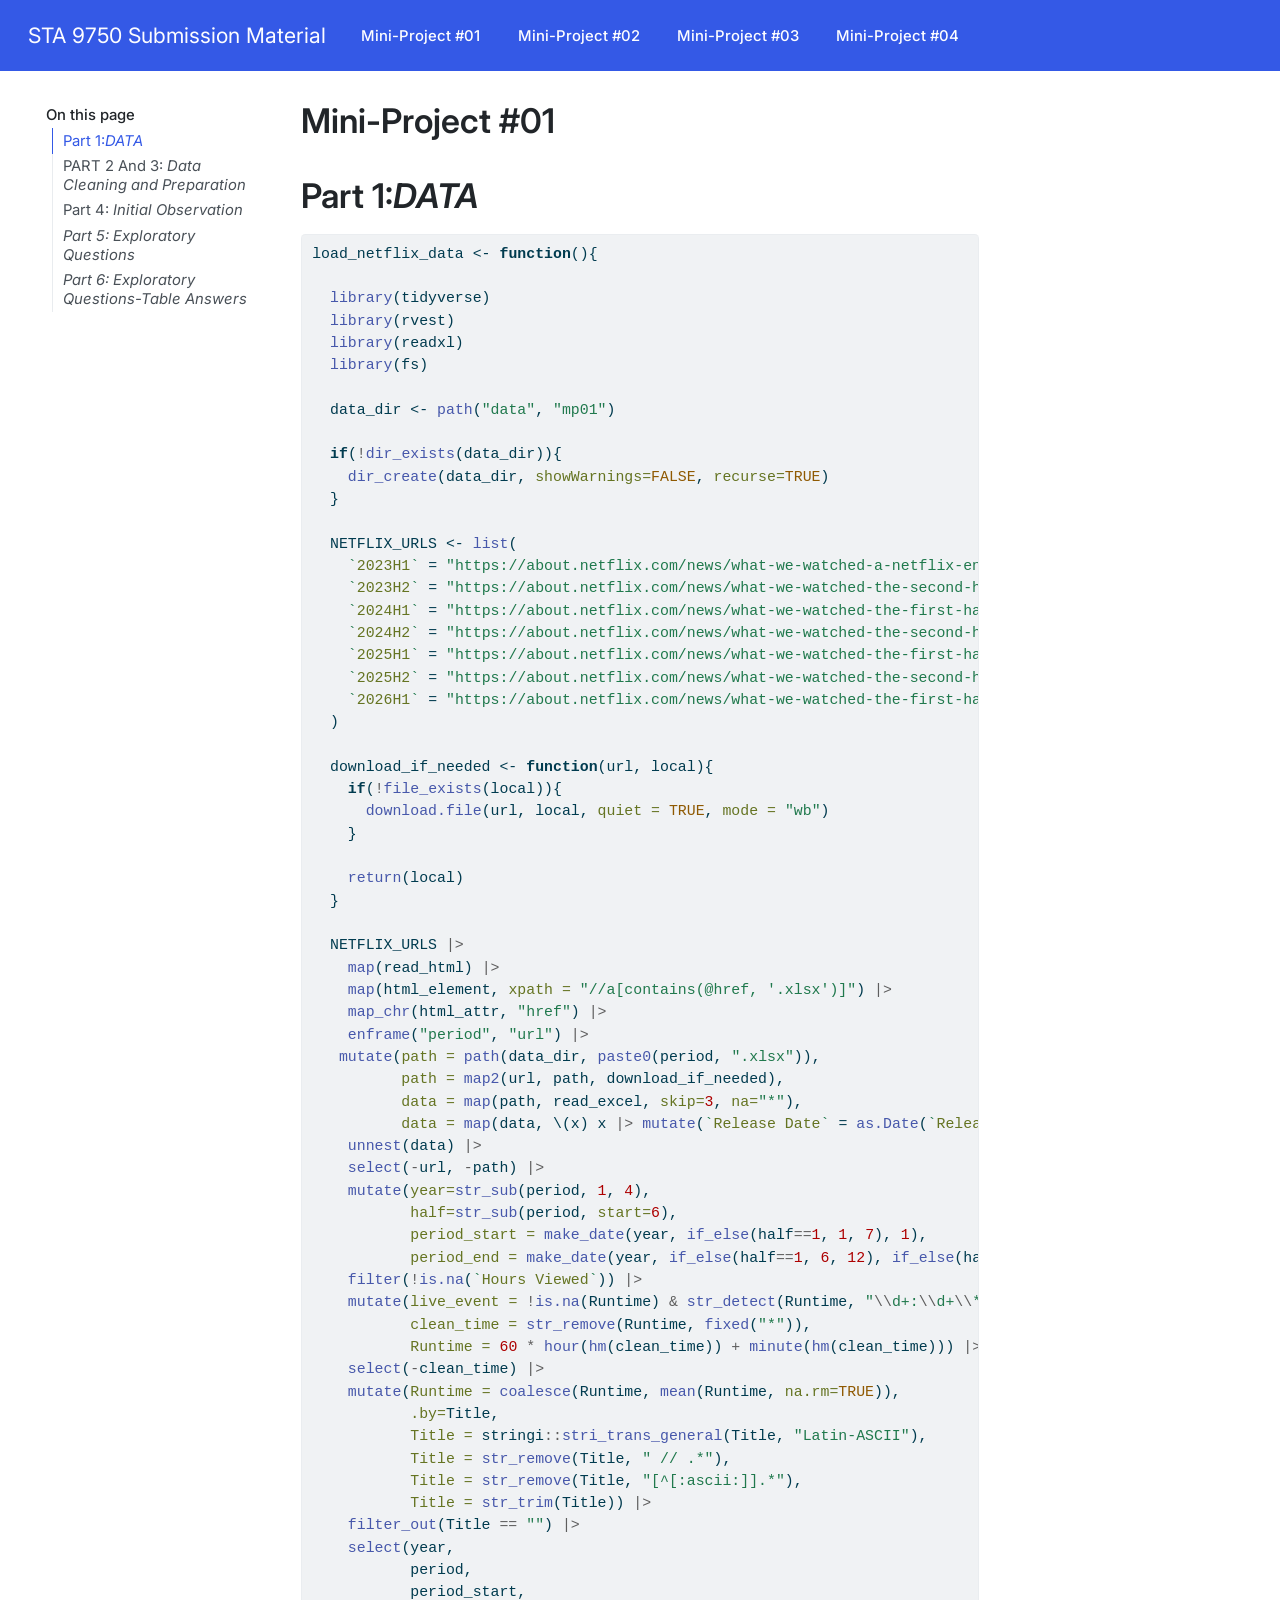
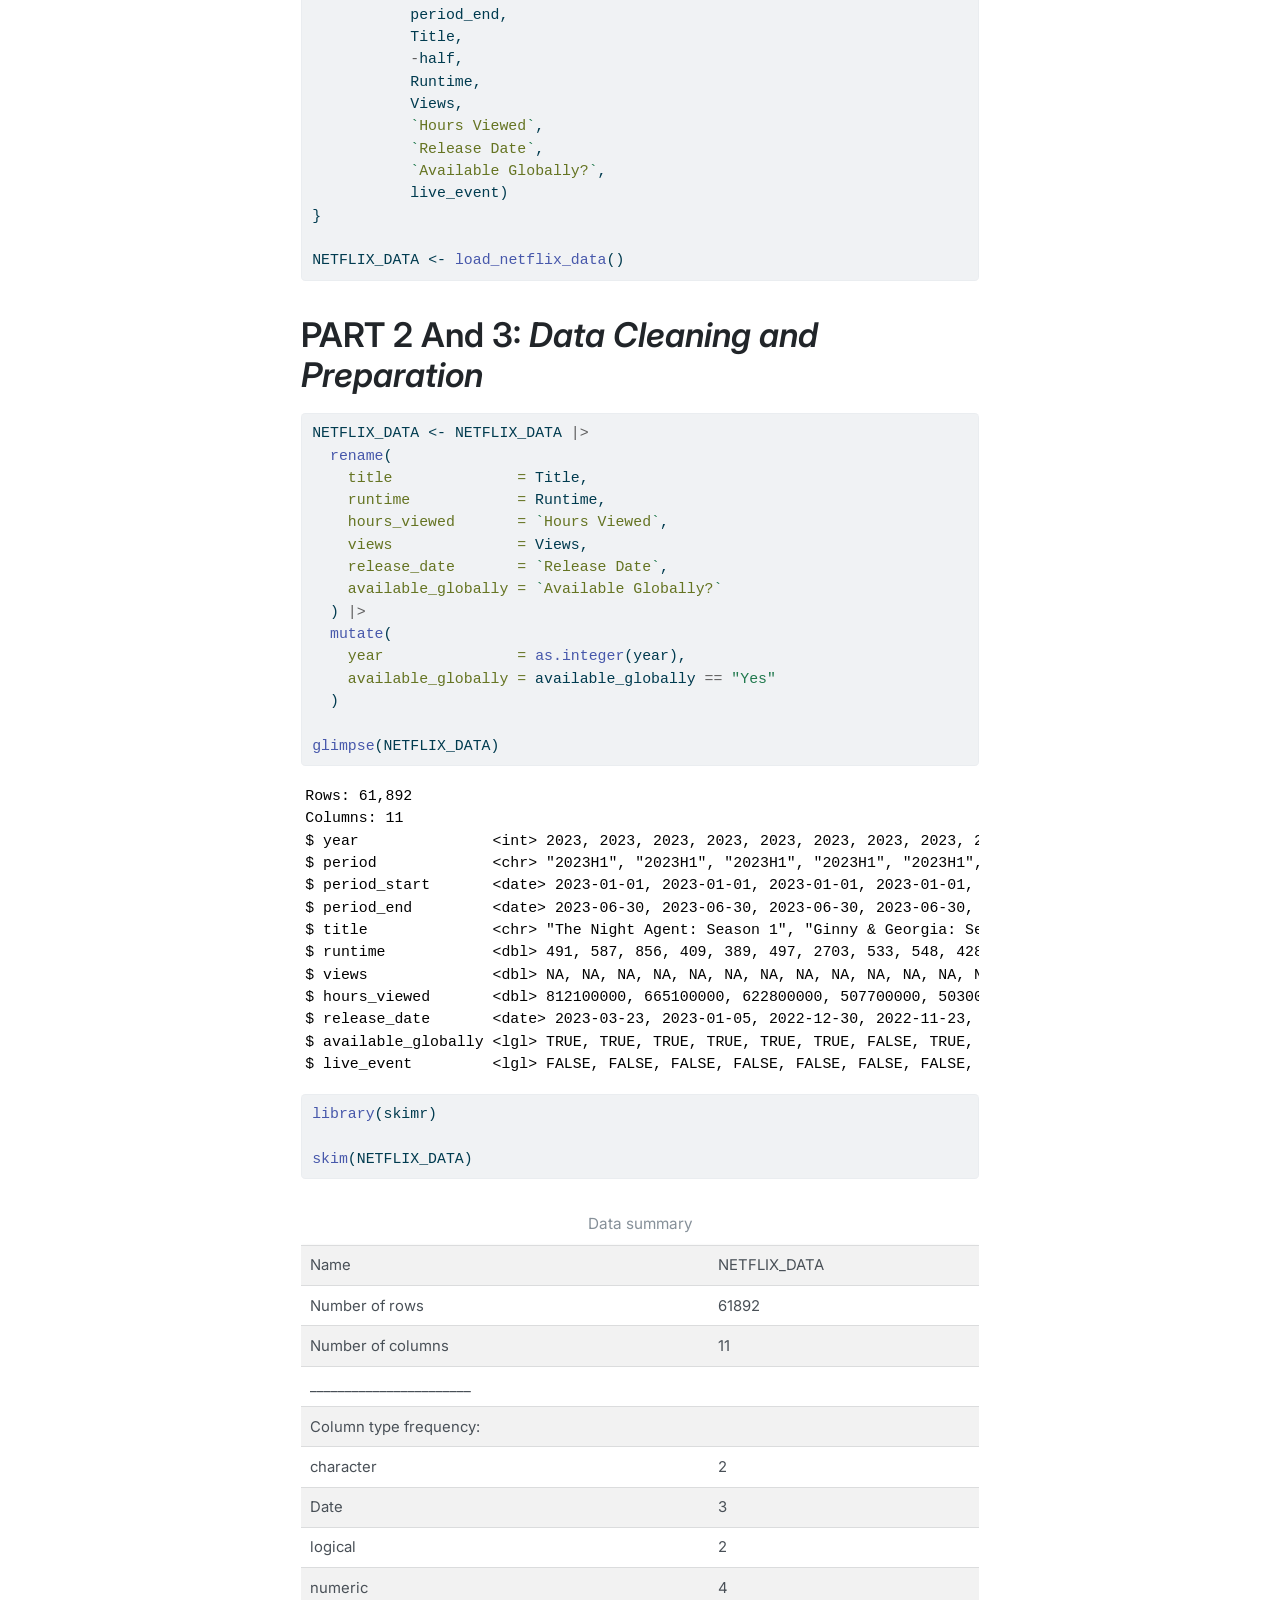
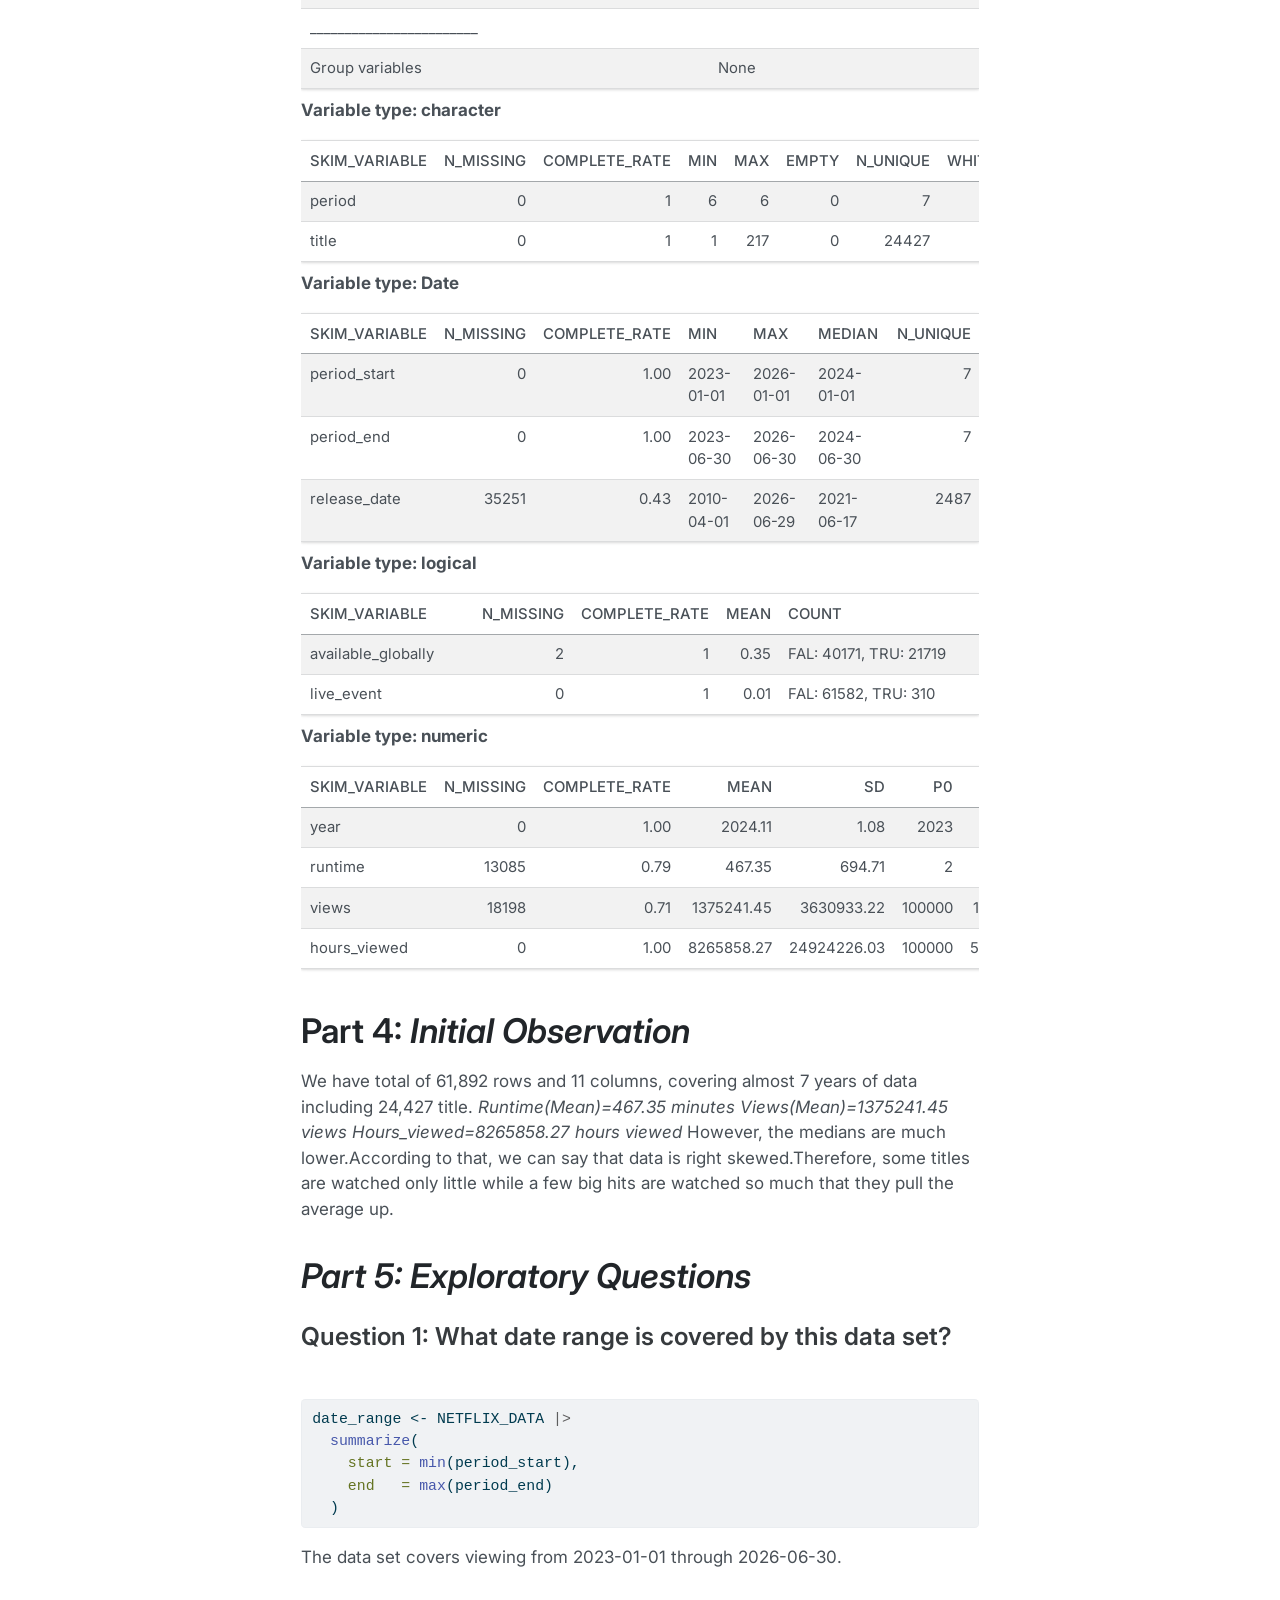
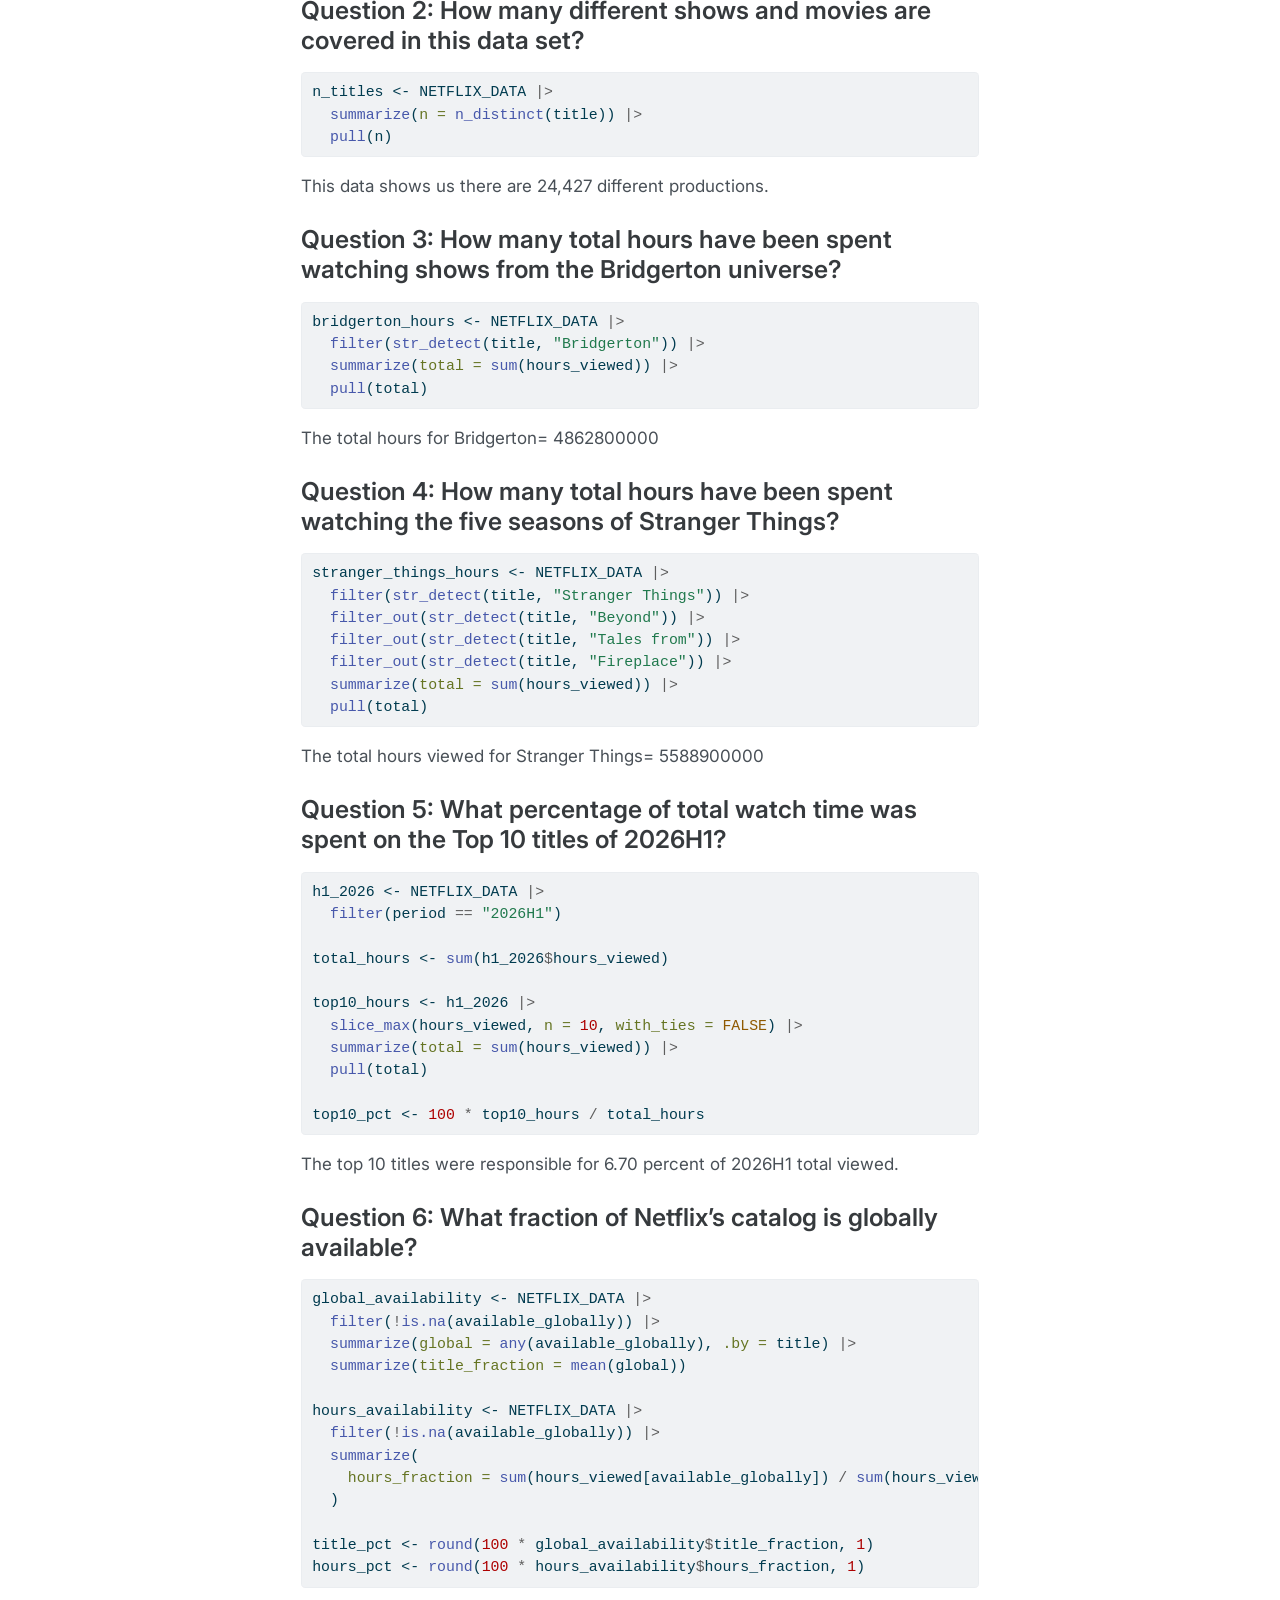
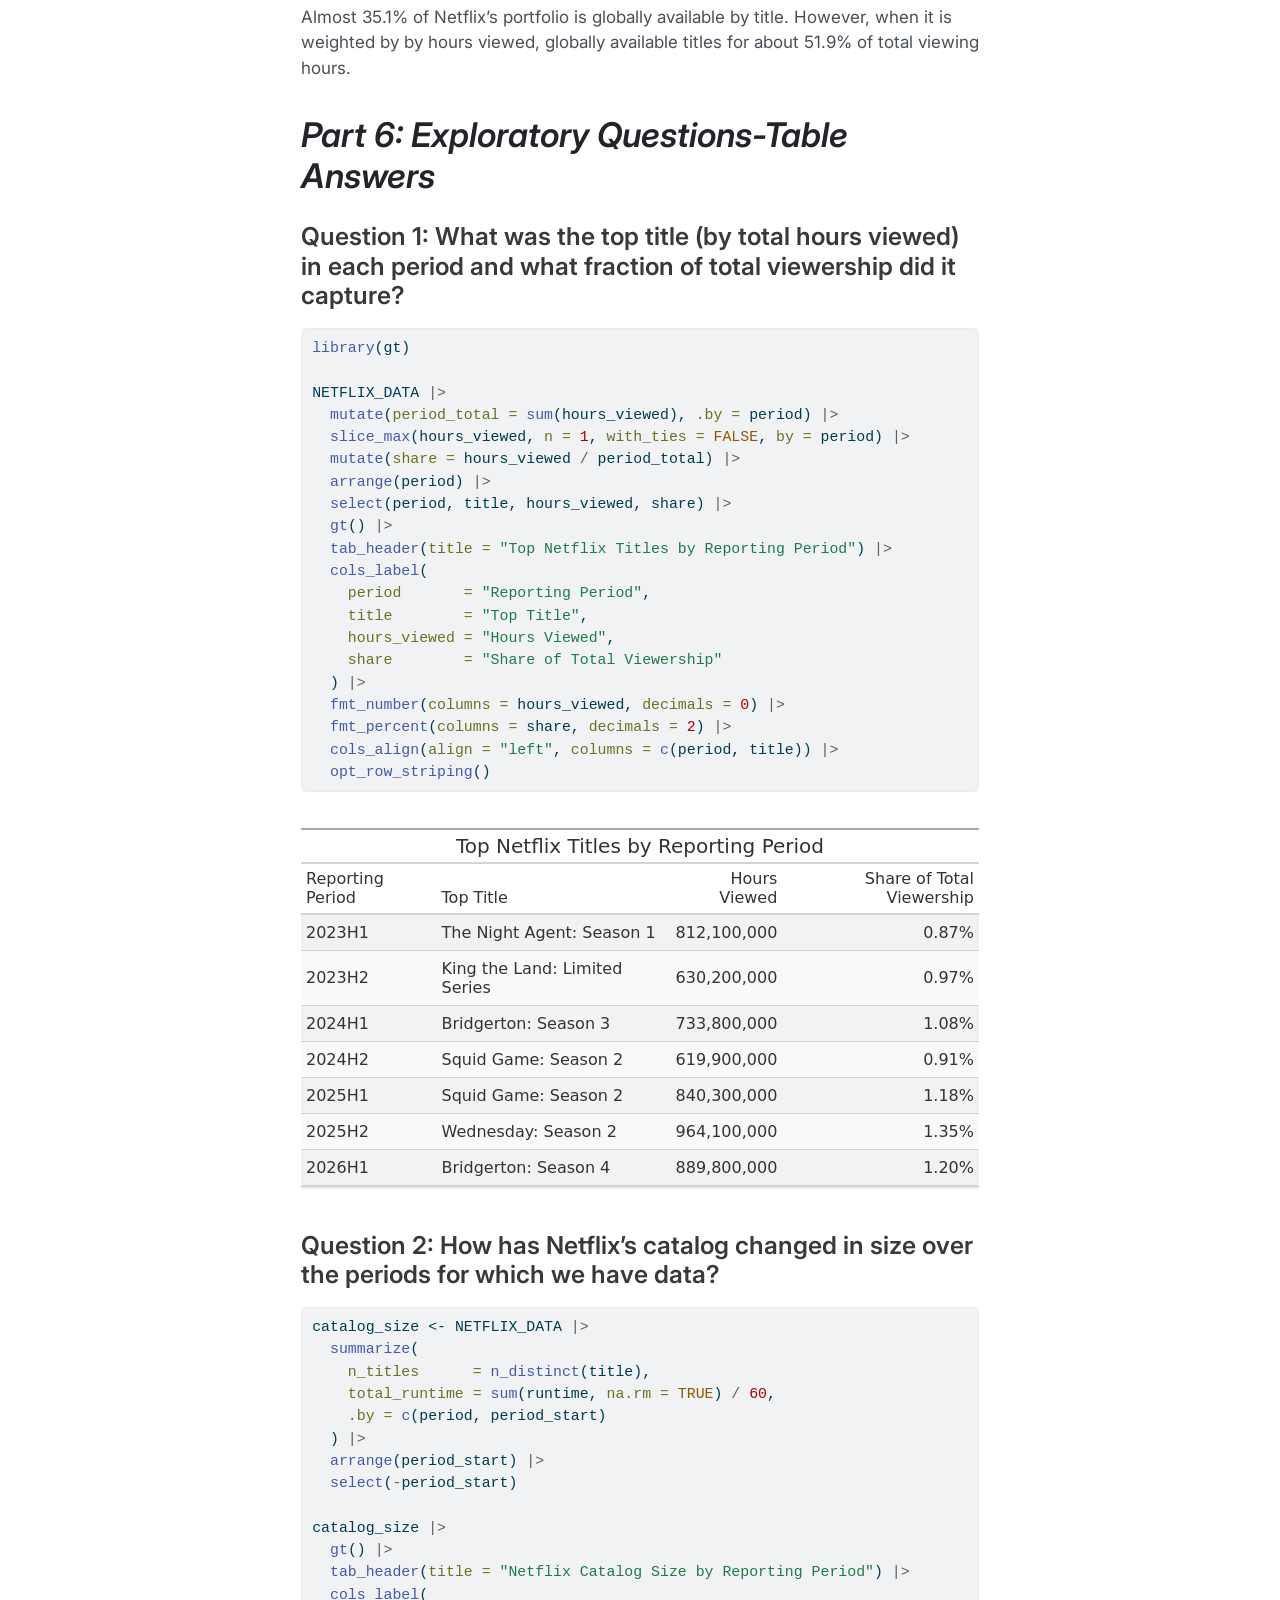
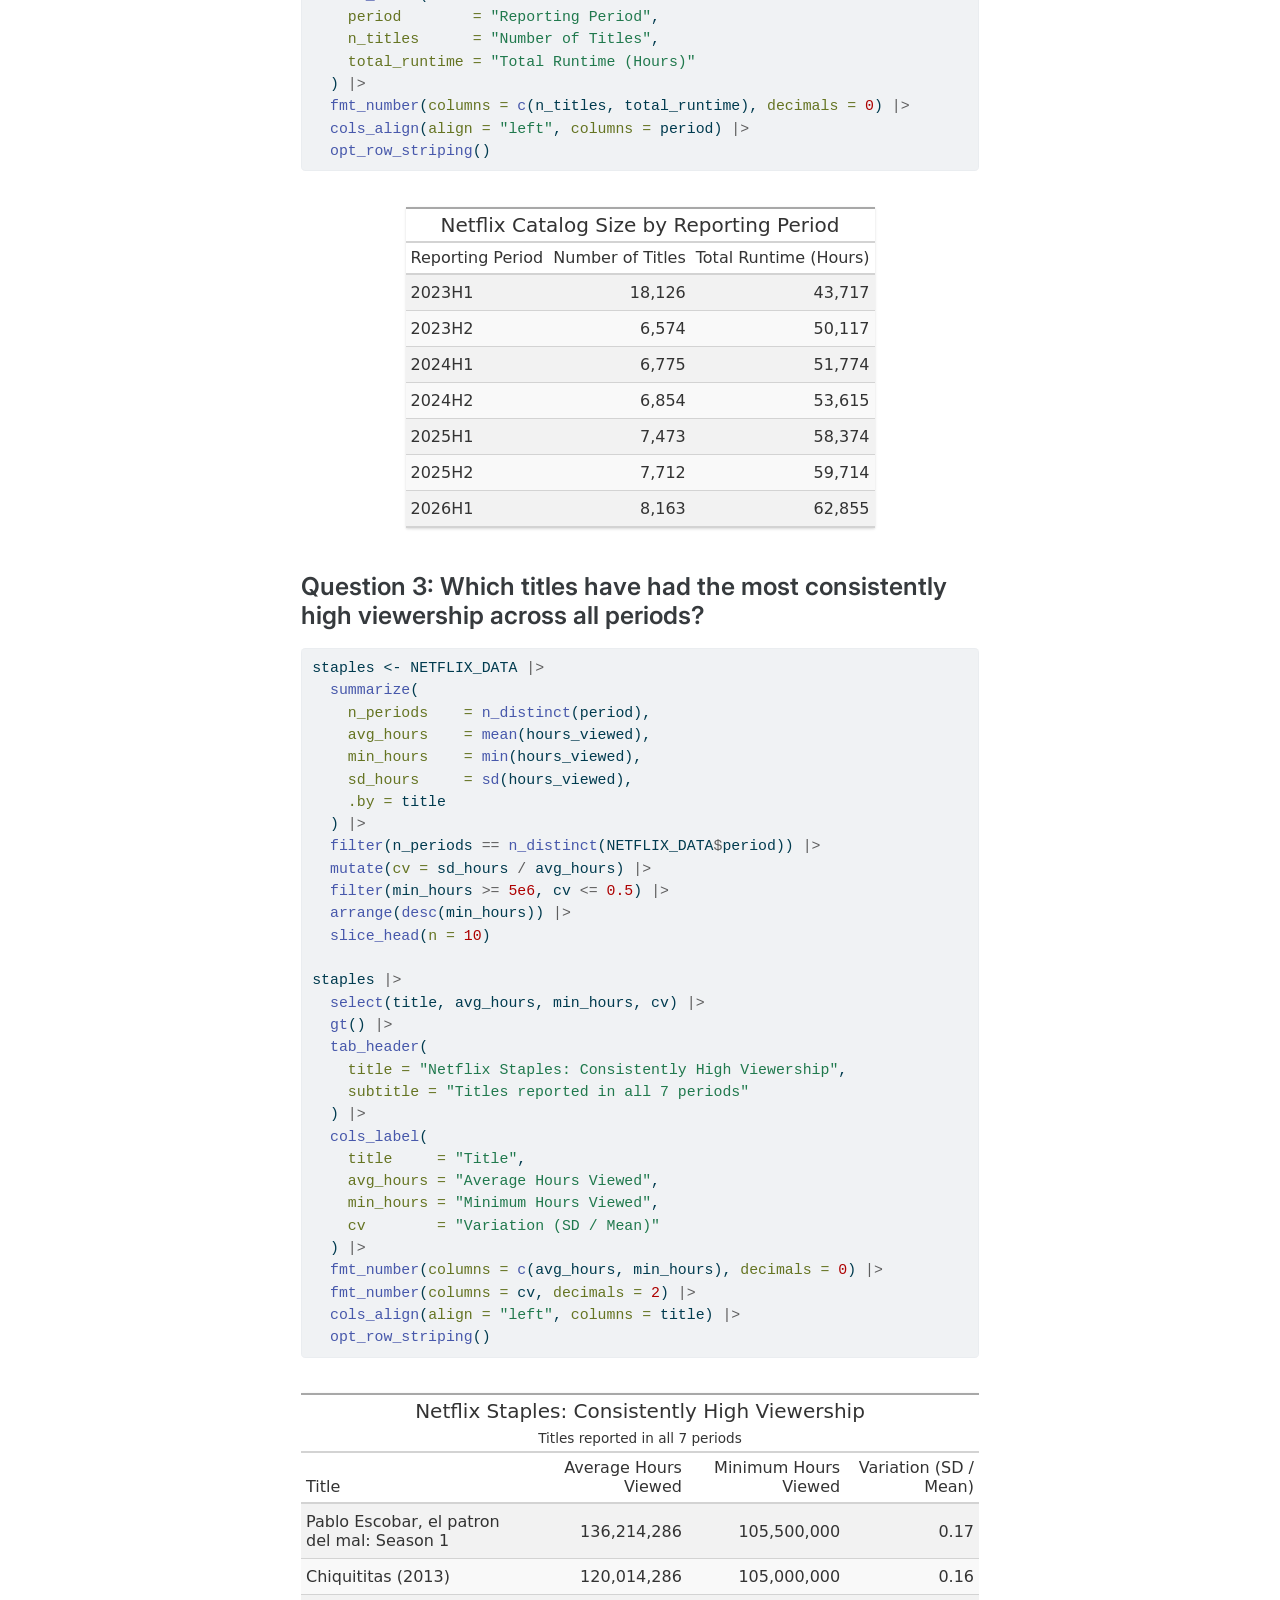
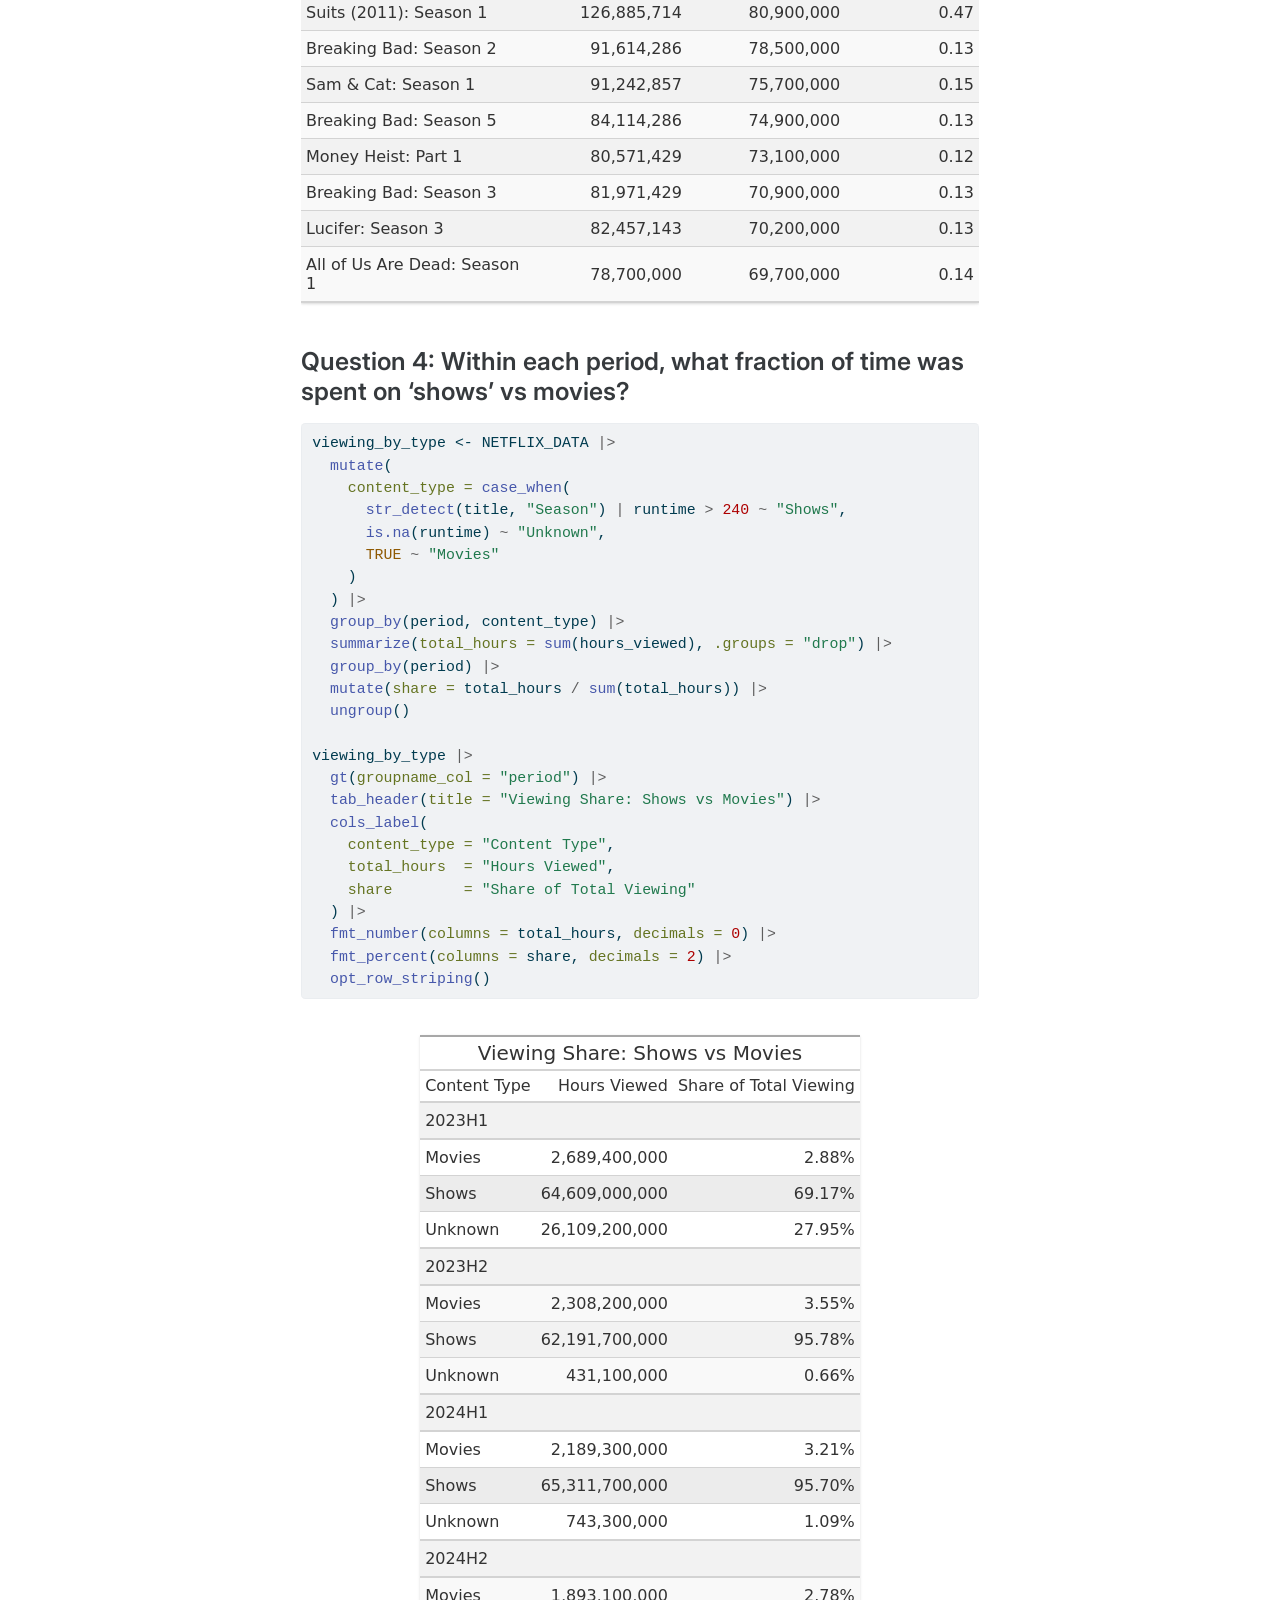
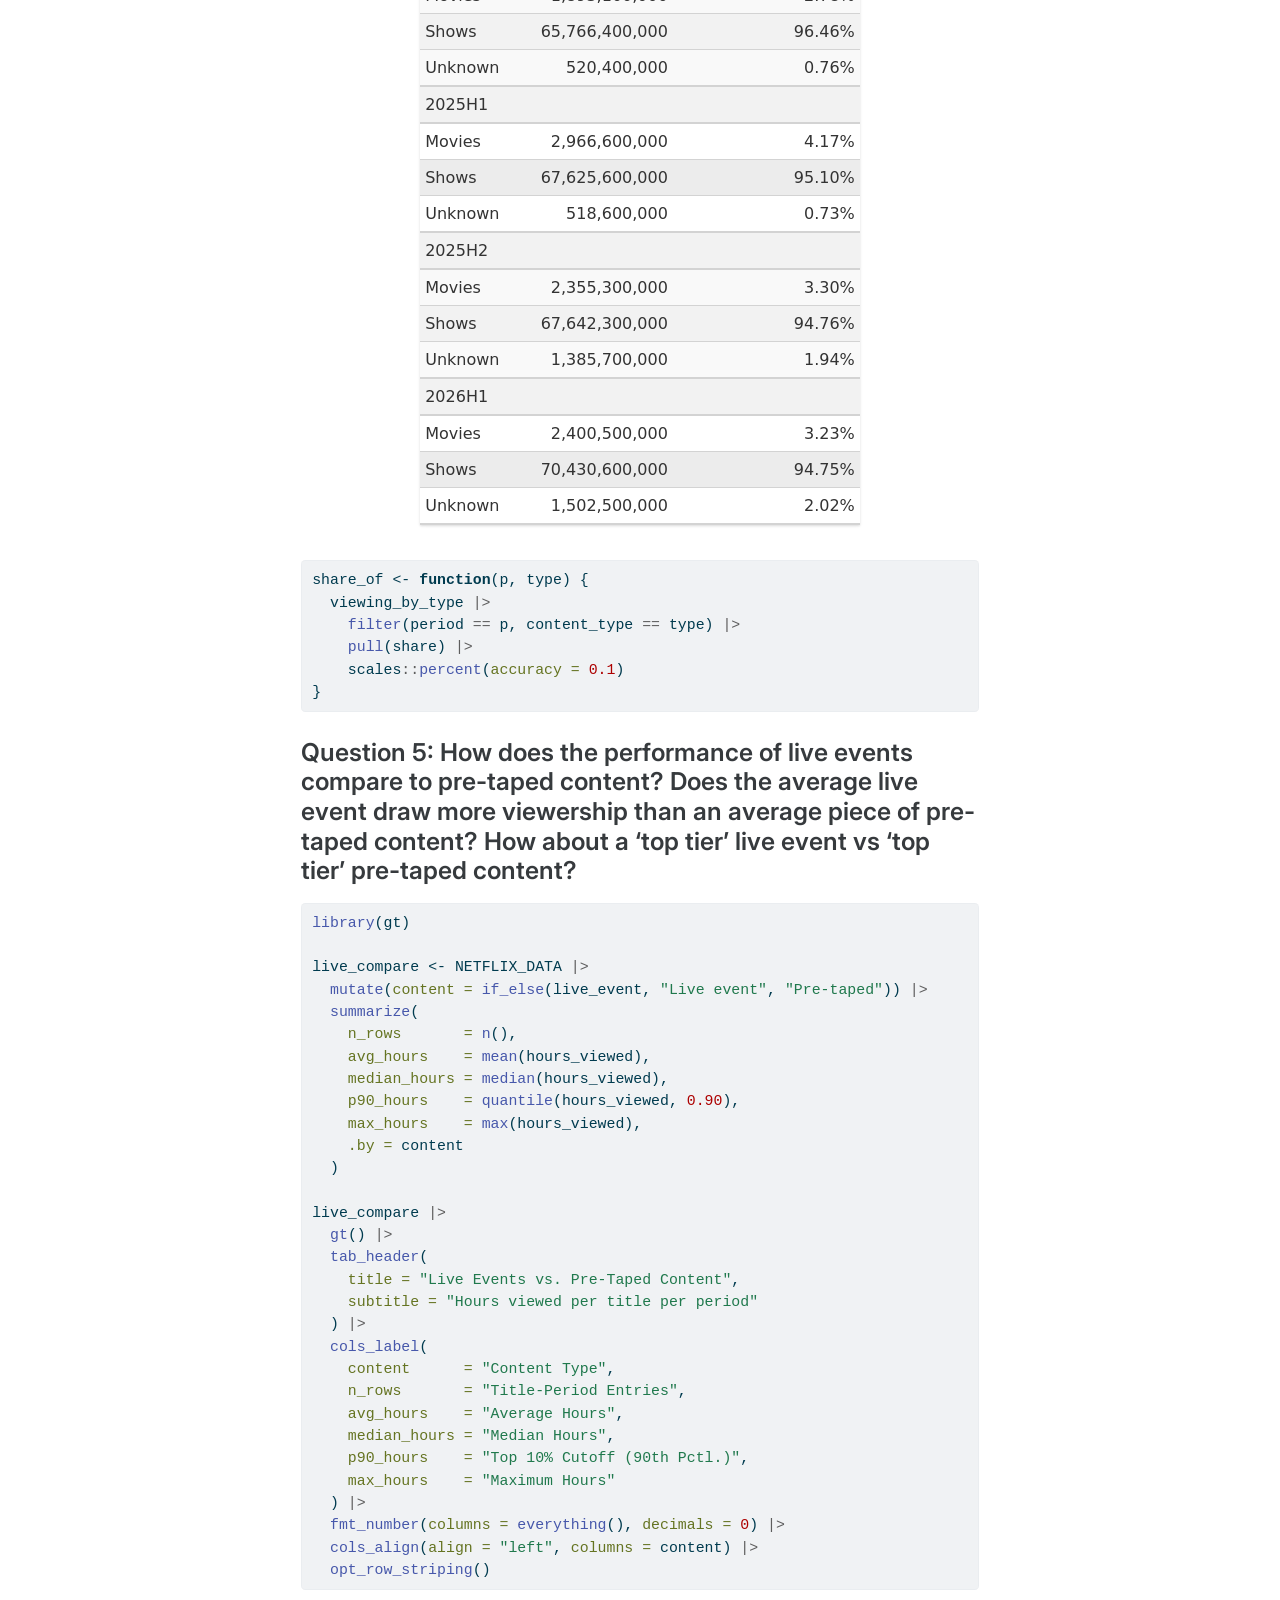
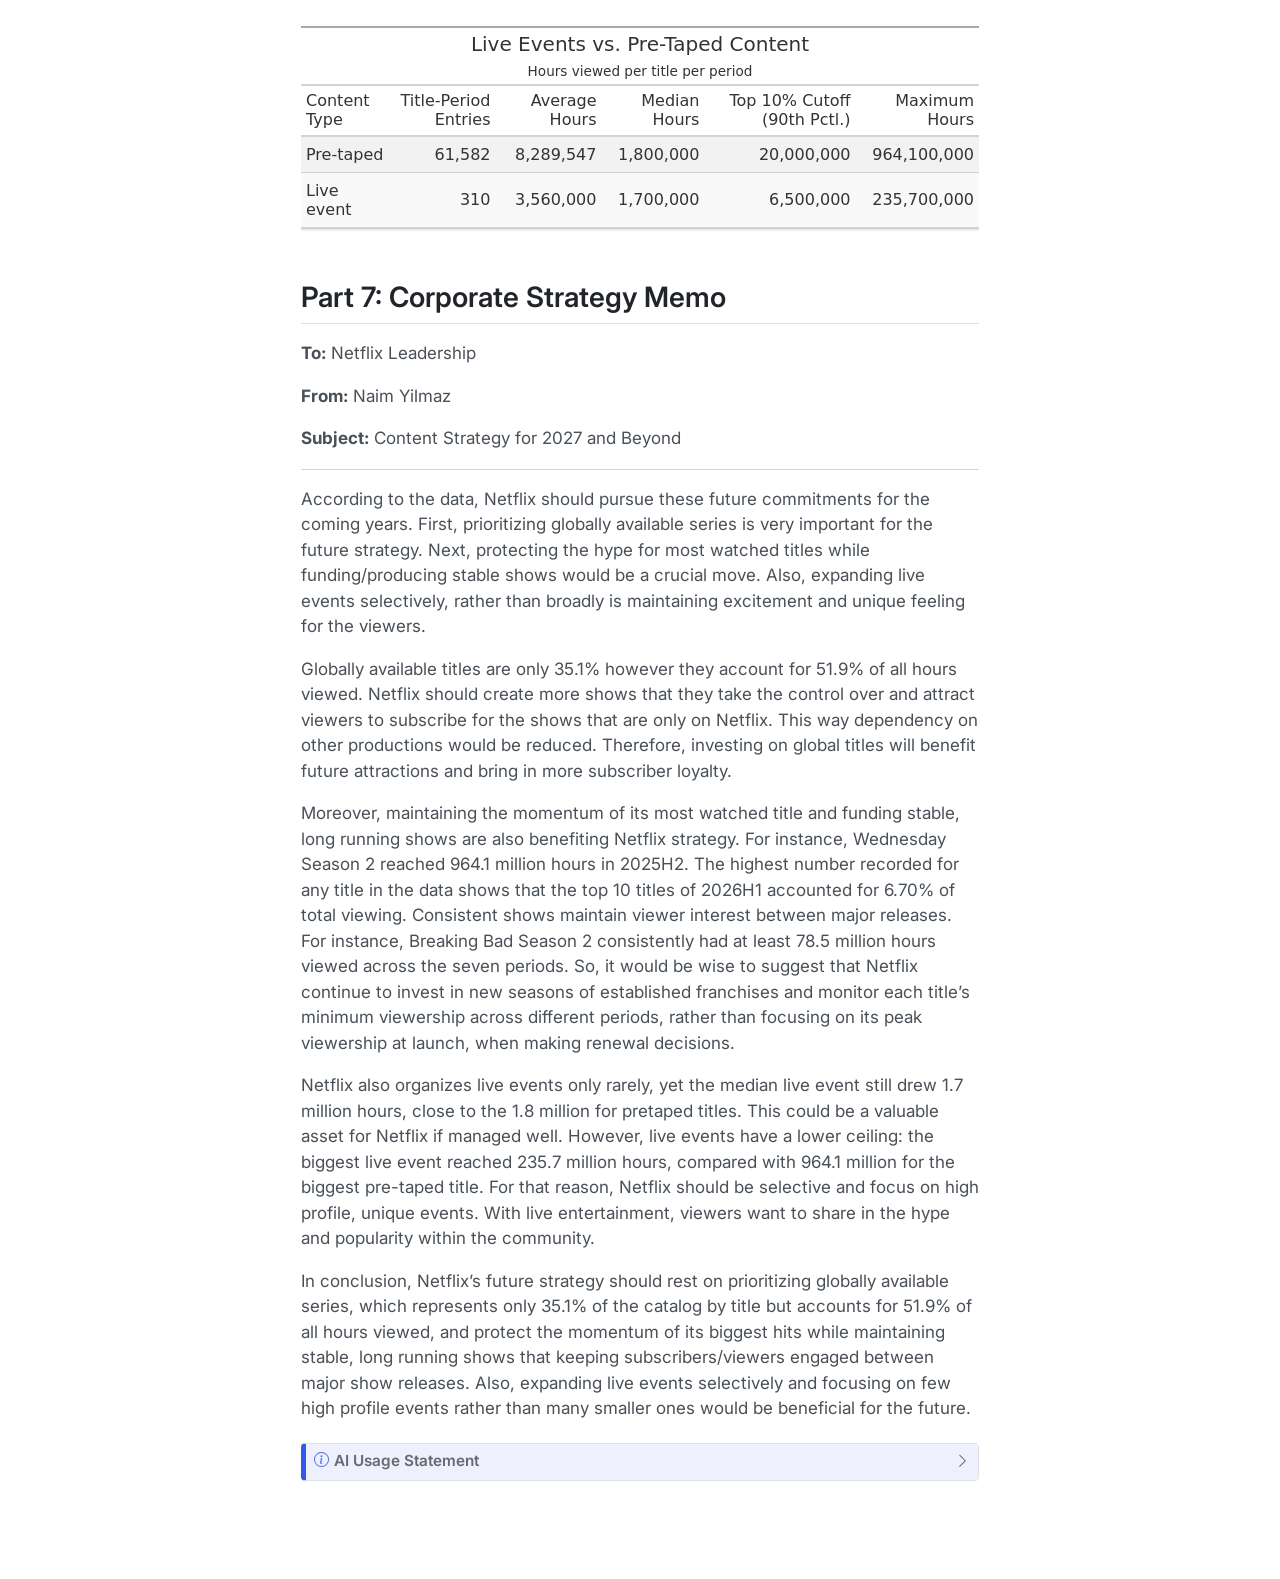
==== commit 5b94782f: "11/7/2026 3:22 pm" ====
--- a/docs/mp01.html
+++ b/docs/mp01.html
@@ -709,40 +709,23 @@
 <span id="cb11-19"><a href="#cb11-19" aria-hidden="true" tabindex="-1"></a>  <span class="fu">cols_align</span>(<span class="at">align =</span> <span class="st">"left"</span>, <span class="at">columns =</span> <span class="fu">c</span>(period, title)) <span class="sc">|&gt;</span></span>
 <span id="cb11-20"><a href="#cb11-20" aria-hidden="true" tabindex="-1"></a>  <span class="fu">opt_row_striping</span>()</span></code></pre></div><button title="Copy to Clipboard" class="code-copy-button"><i class="bi"></i></button></div>
 <div class="cell-output-display">
-<<<<<<< HEAD
 <div id="kwkheipszo" style="padding-left:0px;padding-right:0px;padding-top:10px;padding-bottom:10px;overflow-x:auto;overflow-y:auto;width:auto;height:auto;">
 <style>#kwkheipszo table {
-=======
-<div id="ufhpoyrbbx" style="padding-left:0px;padding-right:0px;padding-top:10px;padding-bottom:10px;overflow-x:auto;overflow-y:auto;width:auto;height:auto;">
-<style>#ufhpoyrbbx table {
->>>>>>> cc60b284555a45c202f701f1a7f202120761dd38
   font-family: system-ui, 'Segoe UI', Roboto, Helvetica, Arial, sans-serif, 'Apple Color Emoji', 'Segoe UI Emoji', 'Segoe UI Symbol', 'Noto Color Emoji';
   -webkit-font-smoothing: antialiased;
   -moz-osx-font-smoothing: grayscale;
 }
 
-<<<<<<< HEAD
 #kwkheipszo thead, #kwkheipszo tbody, #kwkheipszo tfoot, #kwkheipszo tr, #kwkheipszo td, #kwkheipszo th {
   border-style: none;
 }
 
 #kwkheipszo p {
-=======
-#ufhpoyrbbx thead, #ufhpoyrbbx tbody, #ufhpoyrbbx tfoot, #ufhpoyrbbx tr, #ufhpoyrbbx td, #ufhpoyrbbx th {
-  border-style: none;
-}
-
-#ufhpoyrbbx p {
->>>>>>> cc60b284555a45c202f701f1a7f202120761dd38
   margin: 0;
   padding: 0;
 }
 
-<<<<<<< HEAD
 #kwkheipszo .gt_table {
-=======
-#ufhpoyrbbx .gt_table {
->>>>>>> cc60b284555a45c202f701f1a7f202120761dd38
   display: table;
   border-collapse: collapse;
   line-height: normal;
@@ -768,20 +751,12 @@
   border-left-color: #D3D3D3;
 }
 
-<<<<<<< HEAD
 #kwkheipszo .gt_caption {
-=======
-#ufhpoyrbbx .gt_caption {
->>>>>>> cc60b284555a45c202f701f1a7f202120761dd38
   padding-top: 4px;
   padding-bottom: 4px;
 }
 
-<<<<<<< HEAD
 #kwkheipszo .gt_title {
-=======
-#ufhpoyrbbx .gt_title {
->>>>>>> cc60b284555a45c202f701f1a7f202120761dd38
   color: #333333;
   font-size: 125%;
   font-weight: initial;
@@ -793,11 +768,7 @@
   border-bottom-width: 0;
 }
 
-<<<<<<< HEAD
 #kwkheipszo .gt_subtitle {
-=======
-#ufhpoyrbbx .gt_subtitle {
->>>>>>> cc60b284555a45c202f701f1a7f202120761dd38
   color: #333333;
   font-size: 85%;
   font-weight: initial;
@@ -809,11 +780,7 @@
   border-top-width: 0;
 }
 
-<<<<<<< HEAD
 #kwkheipszo .gt_heading {
-=======
-#ufhpoyrbbx .gt_heading {
->>>>>>> cc60b284555a45c202f701f1a7f202120761dd38
   background-color: #FFFFFF;
   text-align: center;
   border-bottom-color: #FFFFFF;
@@ -825,21 +792,13 @@
   border-right-color: #D3D3D3;
 }
 
-<<<<<<< HEAD
 #kwkheipszo .gt_bottom_border {
-=======
-#ufhpoyrbbx .gt_bottom_border {
->>>>>>> cc60b284555a45c202f701f1a7f202120761dd38
   border-bottom-style: solid;
   border-bottom-width: 2px;
   border-bottom-color: #D3D3D3;
 }
 
-<<<<<<< HEAD
 #kwkheipszo .gt_col_headings {
-=======
-#ufhpoyrbbx .gt_col_headings {
->>>>>>> cc60b284555a45c202f701f1a7f202120761dd38
   border-top-style: solid;
   border-top-width: 2px;
   border-top-color: #D3D3D3;
@@ -854,11 +813,7 @@
   border-right-color: #D3D3D3;
 }
 
-<<<<<<< HEAD
 #kwkheipszo .gt_col_heading {
-=======
-#ufhpoyrbbx .gt_col_heading {
->>>>>>> cc60b284555a45c202f701f1a7f202120761dd38
   color: #333333;
   background-color: #FFFFFF;
   font-size: 100%;
@@ -878,11 +833,7 @@
   overflow-x: hidden;
 }
 
-<<<<<<< HEAD
 #kwkheipszo .gt_column_spanner_outer {
-=======
-#ufhpoyrbbx .gt_column_spanner_outer {
->>>>>>> cc60b284555a45c202f701f1a7f202120761dd38
   color: #333333;
   background-color: #FFFFFF;
   font-size: 100%;
@@ -894,7 +845,6 @@
   padding-right: 4px;
 }
 
-<<<<<<< HEAD
 #kwkheipszo .gt_column_spanner_outer:first-child {
   padding-left: 0;
 }
@@ -904,17 +854,6 @@
 }
 
 #kwkheipszo .gt_column_spanner {
-=======
-#ufhpoyrbbx .gt_column_spanner_outer:first-child {
-  padding-left: 0;
-}
-
-#ufhpoyrbbx .gt_column_spanner_outer:last-child {
-  padding-right: 0;
-}
-
-#ufhpoyrbbx .gt_column_spanner {
->>>>>>> cc60b284555a45c202f701f1a7f202120761dd38
   border-bottom-style: solid;
   border-bottom-width: 2px;
   border-bottom-color: #D3D3D3;
@@ -926,19 +865,11 @@
   width: 100%;
 }
 
-<<<<<<< HEAD
 #kwkheipszo .gt_spanner_row {
   border-bottom-style: hidden;
 }
 
 #kwkheipszo .gt_group_heading {
-=======
-#ufhpoyrbbx .gt_spanner_row {
-  border-bottom-style: hidden;
-}
-
-#ufhpoyrbbx .gt_group_heading {
->>>>>>> cc60b284555a45c202f701f1a7f202120761dd38
   padding-top: 8px;
   padding-bottom: 8px;
   padding-left: 5px;
@@ -964,11 +895,7 @@
   text-align: left;
 }
 
-<<<<<<< HEAD
 #kwkheipszo .gt_empty_group_heading {
-=======
-#ufhpoyrbbx .gt_empty_group_heading {
->>>>>>> cc60b284555a45c202f701f1a7f202120761dd38
   padding: 0.5px;
   color: #333333;
   background-color: #FFFFFF;
@@ -983,7 +910,6 @@
   vertical-align: middle;
 }
 
-<<<<<<< HEAD
 #kwkheipszo .gt_from_md > :first-child {
   margin-top: 0;
 }
@@ -993,17 +919,6 @@
 }
 
 #kwkheipszo .gt_row {
-=======
-#ufhpoyrbbx .gt_from_md > :first-child {
-  margin-top: 0;
-}
-
-#ufhpoyrbbx .gt_from_md > :last-child {
-  margin-bottom: 0;
-}
-
-#ufhpoyrbbx .gt_row {
->>>>>>> cc60b284555a45c202f701f1a7f202120761dd38
   padding-top: 8px;
   padding-bottom: 8px;
   padding-left: 5px;
@@ -1022,11 +937,7 @@
   overflow-x: hidden;
 }
 
-<<<<<<< HEAD
 #kwkheipszo .gt_stub {
-=======
-#ufhpoyrbbx .gt_stub {
->>>>>>> cc60b284555a45c202f701f1a7f202120761dd38
   color: #333333;
   background-color: #FFFFFF;
   font-size: 100%;
@@ -1039,11 +950,7 @@
   padding-right: 5px;
 }
 
-<<<<<<< HEAD
 #kwkheipszo .gt_stub_row_group {
-=======
-#ufhpoyrbbx .gt_stub_row_group {
->>>>>>> cc60b284555a45c202f701f1a7f202120761dd38
   color: #333333;
   background-color: #FFFFFF;
   font-size: 100%;
@@ -1057,7 +964,6 @@
   vertical-align: top;
 }
 
-<<<<<<< HEAD
 #kwkheipszo .gt_row_group_first td {
   border-top-width: 2px;
 }
@@ -1067,17 +973,6 @@
 }
 
 #kwkheipszo .gt_summary_row {
-=======
-#ufhpoyrbbx .gt_row_group_first td {
-  border-top-width: 2px;
-}
-
-#ufhpoyrbbx .gt_row_group_first th {
-  border-top-width: 2px;
-}
-
-#ufhpoyrbbx .gt_summary_row {
->>>>>>> cc60b284555a45c202f701f1a7f202120761dd38
   color: #333333;
   background-color: #FFFFFF;
   text-transform: inherit;
@@ -1087,28 +982,16 @@
   padding-right: 5px;
 }
 
-<<<<<<< HEAD
 #kwkheipszo .gt_first_summary_row {
-=======
-#ufhpoyrbbx .gt_first_summary_row {
->>>>>>> cc60b284555a45c202f701f1a7f202120761dd38
   border-top-style: solid;
   border-top-color: #D3D3D3;
 }
 
-<<<<<<< HEAD
 #kwkheipszo .gt_first_summary_row.thick {
   border-top-width: 2px;
 }
 
 #kwkheipszo .gt_last_summary_row {
-=======
-#ufhpoyrbbx .gt_first_summary_row.thick {
-  border-top-width: 2px;
-}
-
-#ufhpoyrbbx .gt_last_summary_row {
->>>>>>> cc60b284555a45c202f701f1a7f202120761dd38
   padding-top: 8px;
   padding-bottom: 8px;
   padding-left: 5px;
@@ -1118,11 +1001,7 @@
   border-bottom-color: #D3D3D3;
 }
 
-<<<<<<< HEAD
 #kwkheipszo .gt_grand_summary_row {
-=======
-#ufhpoyrbbx .gt_grand_summary_row {
->>>>>>> cc60b284555a45c202f701f1a7f202120761dd38
   color: #333333;
   background-color: #FFFFFF;
   text-transform: inherit;
@@ -1132,11 +1011,7 @@
   padding-right: 5px;
 }
 
-<<<<<<< HEAD
 #kwkheipszo .gt_first_grand_summary_row {
-=======
-#ufhpoyrbbx .gt_first_grand_summary_row {
->>>>>>> cc60b284555a45c202f701f1a7f202120761dd38
   padding-top: 8px;
   padding-bottom: 8px;
   padding-left: 5px;
@@ -1146,11 +1021,7 @@
   border-top-color: #D3D3D3;
 }
 
-<<<<<<< HEAD
 #kwkheipszo .gt_last_grand_summary_row_top {
-=======
-#ufhpoyrbbx .gt_last_grand_summary_row_top {
->>>>>>> cc60b284555a45c202f701f1a7f202120761dd38
   padding-top: 8px;
   padding-bottom: 8px;
   padding-left: 5px;
@@ -1160,19 +1031,11 @@
   border-bottom-color: #D3D3D3;
 }
 
-<<<<<<< HEAD
 #kwkheipszo .gt_striped {
   background-color: rgba(128, 128, 128, 0.05);
 }
 
 #kwkheipszo .gt_table_body {
-=======
-#ufhpoyrbbx .gt_striped {
-  background-color: rgba(128, 128, 128, 0.05);
-}
-
-#ufhpoyrbbx .gt_table_body {
->>>>>>> cc60b284555a45c202f701f1a7f202120761dd38
   border-top-style: solid;
   border-top-width: 2px;
   border-top-color: #D3D3D3;
@@ -1181,11 +1044,7 @@
   border-bottom-color: #D3D3D3;
 }
 
-<<<<<<< HEAD
 #kwkheipszo .gt_footnotes {
-=======
-#ufhpoyrbbx .gt_footnotes {
->>>>>>> cc60b284555a45c202f701f1a7f202120761dd38
   color: #333333;
   background-color: #FFFFFF;
   border-bottom-style: none;
@@ -1199,11 +1058,7 @@
   border-right-color: #D3D3D3;
 }
 
-<<<<<<< HEAD
 #kwkheipszo .gt_footnote {
-=======
-#ufhpoyrbbx .gt_footnote {
->>>>>>> cc60b284555a45c202f701f1a7f202120761dd38
   margin: 0px;
   font-size: 90%;
   padding-top: 4px;
@@ -1212,11 +1067,7 @@
   padding-right: 5px;
 }
 
-<<<<<<< HEAD
 #kwkheipszo .gt_sourcenotes {
-=======
-#ufhpoyrbbx .gt_sourcenotes {
->>>>>>> cc60b284555a45c202f701f1a7f202120761dd38
   color: #333333;
   background-color: #FFFFFF;
   border-bottom-style: none;
@@ -1230,11 +1081,7 @@
   border-right-color: #D3D3D3;
 }
 
-<<<<<<< HEAD
 #kwkheipszo .gt_sourcenote {
-=======
-#ufhpoyrbbx .gt_sourcenote {
->>>>>>> cc60b284555a45c202f701f1a7f202120761dd38
   font-size: 90%;
   padding-top: 4px;
   padding-bottom: 4px;
@@ -1242,7 +1089,6 @@
   padding-right: 5px;
 }
 
-<<<<<<< HEAD
 #kwkheipszo .gt_left {
   text-align: left;
 }
@@ -1252,22 +1098,10 @@
 }
 
 #kwkheipszo .gt_right {
-=======
-#ufhpoyrbbx .gt_left {
-  text-align: left;
-}
-
-#ufhpoyrbbx .gt_center {
-  text-align: center;
-}
-
-#ufhpoyrbbx .gt_right {
->>>>>>> cc60b284555a45c202f701f1a7f202120761dd38
   text-align: right;
   font-variant-numeric: tabular-nums;
 }
 
-<<<<<<< HEAD
 #kwkheipszo .gt_font_normal {
   font-weight: normal;
 }
@@ -1285,40 +1119,16 @@
 }
 
 #kwkheipszo .gt_footnote_marks {
-=======
-#ufhpoyrbbx .gt_font_normal {
-  font-weight: normal;
-}
-
-#ufhpoyrbbx .gt_font_bold {
-  font-weight: bold;
-}
-
-#ufhpoyrbbx .gt_font_italic {
-  font-style: italic;
-}
-
-#ufhpoyrbbx .gt_super {
-  font-size: 65%;
-}
-
-#ufhpoyrbbx .gt_footnote_marks {
->>>>>>> cc60b284555a45c202f701f1a7f202120761dd38
   font-size: 75%;
   vertical-align: 0.4em;
   position: initial;
 }
 
-<<<<<<< HEAD
 #kwkheipszo .gt_asterisk {
-=======
-#ufhpoyrbbx .gt_asterisk {
->>>>>>> cc60b284555a45c202f701f1a7f202120761dd38
   font-size: 100%;
   vertical-align: 0;
 }
 
-<<<<<<< HEAD
 #kwkheipszo .gt_indent_1 {
   text-indent: 5px;
 }
@@ -1340,38 +1150,11 @@
 }
 
 #kwkheipszo .katex-display {
-=======
-#ufhpoyrbbx .gt_indent_1 {
-  text-indent: 5px;
-}
-
-#ufhpoyrbbx .gt_indent_2 {
-  text-indent: 10px;
-}
-
-#ufhpoyrbbx .gt_indent_3 {
-  text-indent: 15px;
-}
-
-#ufhpoyrbbx .gt_indent_4 {
-  text-indent: 20px;
-}
-
-#ufhpoyrbbx .gt_indent_5 {
-  text-indent: 25px;
-}
-
-#ufhpoyrbbx .katex-display {
->>>>>>> cc60b284555a45c202f701f1a7f202120761dd38
   display: inline-flex !important;
   margin-bottom: 0.75em !important;
 }
 
-<<<<<<< HEAD
 #kwkheipszo div.Reactable > div.rt-table > div.rt-thead > div.rt-tr.rt-tr-group-header > div.rt-th-group:after {
-=======
-#ufhpoyrbbx div.Reactable > div.rt-table > div.rt-thead > div.rt-tr.rt-tr-group-header > div.rt-th-group:after {
->>>>>>> cc60b284555a45c202f701f1a7f202120761dd38
   height: 0px !important;
 }
 </style>
@@ -1462,40 +1245,23 @@
 <span id="cb12-19"><a href="#cb12-19" aria-hidden="true" tabindex="-1"></a>  <span class="fu">cols_align</span>(<span class="at">align =</span> <span class="st">"left"</span>, <span class="at">columns =</span> period) <span class="sc">|&gt;</span></span>
 <span id="cb12-20"><a href="#cb12-20" aria-hidden="true" tabindex="-1"></a>  <span class="fu">opt_row_striping</span>()</span></code></pre></div><button title="Copy to Clipboard" class="code-copy-button"><i class="bi"></i></button></div>
 <div class="cell-output-display">
-<<<<<<< HEAD
 <div id="awlnwovhwi" style="padding-left:0px;padding-right:0px;padding-top:10px;padding-bottom:10px;overflow-x:auto;overflow-y:auto;width:auto;height:auto;">
 <style>#awlnwovhwi table {
-=======
-<div id="xgysxyhqng" style="padding-left:0px;padding-right:0px;padding-top:10px;padding-bottom:10px;overflow-x:auto;overflow-y:auto;width:auto;height:auto;">
-<style>#xgysxyhqng table {
->>>>>>> cc60b284555a45c202f701f1a7f202120761dd38
   font-family: system-ui, 'Segoe UI', Roboto, Helvetica, Arial, sans-serif, 'Apple Color Emoji', 'Segoe UI Emoji', 'Segoe UI Symbol', 'Noto Color Emoji';
   -webkit-font-smoothing: antialiased;
   -moz-osx-font-smoothing: grayscale;
 }
 
-<<<<<<< HEAD
 #awlnwovhwi thead, #awlnwovhwi tbody, #awlnwovhwi tfoot, #awlnwovhwi tr, #awlnwovhwi td, #awlnwovhwi th {
   border-style: none;
 }
 
 #awlnwovhwi p {
-=======
-#xgysxyhqng thead, #xgysxyhqng tbody, #xgysxyhqng tfoot, #xgysxyhqng tr, #xgysxyhqng td, #xgysxyhqng th {
-  border-style: none;
-}
-
-#xgysxyhqng p {
->>>>>>> cc60b284555a45c202f701f1a7f202120761dd38
   margin: 0;
   padding: 0;
 }
 
-<<<<<<< HEAD
 #awlnwovhwi .gt_table {
-=======
-#xgysxyhqng .gt_table {
->>>>>>> cc60b284555a45c202f701f1a7f202120761dd38
   display: table;
   border-collapse: collapse;
   line-height: normal;
@@ -1521,20 +1287,12 @@
   border-left-color: #D3D3D3;
 }
 
-<<<<<<< HEAD
 #awlnwovhwi .gt_caption {
-=======
-#xgysxyhqng .gt_caption {
->>>>>>> cc60b284555a45c202f701f1a7f202120761dd38
   padding-top: 4px;
   padding-bottom: 4px;
 }
 
-<<<<<<< HEAD
 #awlnwovhwi .gt_title {
-=======
-#xgysxyhqng .gt_title {
->>>>>>> cc60b284555a45c202f701f1a7f202120761dd38
   color: #333333;
   font-size: 125%;
   font-weight: initial;
@@ -1546,11 +1304,7 @@
   border-bottom-width: 0;
 }
 
-<<<<<<< HEAD
 #awlnwovhwi .gt_subtitle {
-=======
-#xgysxyhqng .gt_subtitle {
->>>>>>> cc60b284555a45c202f701f1a7f202120761dd38
   color: #333333;
   font-size: 85%;
   font-weight: initial;
@@ -1562,11 +1316,7 @@
   border-top-width: 0;
 }
 
-<<<<<<< HEAD
 #awlnwovhwi .gt_heading {
-=======
-#xgysxyhqng .gt_heading {
->>>>>>> cc60b284555a45c202f701f1a7f202120761dd38
   background-color: #FFFFFF;
   text-align: center;
   border-bottom-color: #FFFFFF;
@@ -1578,21 +1328,13 @@
   border-right-color: #D3D3D3;
 }
 
-<<<<<<< HEAD
 #awlnwovhwi .gt_bottom_border {
-=======
-#xgysxyhqng .gt_bottom_border {
->>>>>>> cc60b284555a45c202f701f1a7f202120761dd38
   border-bottom-style: solid;
   border-bottom-width: 2px;
   border-bottom-color: #D3D3D3;
 }
 
-<<<<<<< HEAD
 #awlnwovhwi .gt_col_headings {
-=======
-#xgysxyhqng .gt_col_headings {
->>>>>>> cc60b284555a45c202f701f1a7f202120761dd38
   border-top-style: solid;
   border-top-width: 2px;
   border-top-color: #D3D3D3;
@@ -1607,11 +1349,7 @@
   border-right-color: #D3D3D3;
 }
 
-<<<<<<< HEAD
 #awlnwovhwi .gt_col_heading {
-=======
-#xgysxyhqng .gt_col_heading {
->>>>>>> cc60b284555a45c202f701f1a7f202120761dd38
   color: #333333;
   background-color: #FFFFFF;
   font-size: 100%;
@@ -1631,11 +1369,7 @@
   overflow-x: hidden;
 }
 
-<<<<<<< HEAD
 #awlnwovhwi .gt_column_spanner_outer {
-=======
-#xgysxyhqng .gt_column_spanner_outer {
->>>>>>> cc60b284555a45c202f701f1a7f202120761dd38
   color: #333333;
   background-color: #FFFFFF;
   font-size: 100%;
@@ -1647,7 +1381,6 @@
   padding-right: 4px;
 }
 
-<<<<<<< HEAD
 #awlnwovhwi .gt_column_spanner_outer:first-child {
   padding-left: 0;
 }
@@ -1657,17 +1390,6 @@
 }
 
 #awlnwovhwi .gt_column_spanner {
-=======
-#xgysxyhqng .gt_column_spanner_outer:first-child {
-  padding-left: 0;
-}
-
-#xgysxyhqng .gt_column_spanner_outer:last-child {
-  padding-right: 0;
-}
-
-#xgysxyhqng .gt_column_spanner {
->>>>>>> cc60b284555a45c202f701f1a7f202120761dd38
   border-bottom-style: solid;
   border-bottom-width: 2px;
   border-bottom-color: #D3D3D3;
@@ -1679,19 +1401,11 @@
   width: 100%;
 }
 
-<<<<<<< HEAD
 #awlnwovhwi .gt_spanner_row {
   border-bottom-style: hidden;
 }
 
 #awlnwovhwi .gt_group_heading {
-=======
-#xgysxyhqng .gt_spanner_row {
-  border-bottom-style: hidden;
-}
-
-#xgysxyhqng .gt_group_heading {
->>>>>>> cc60b284555a45c202f701f1a7f202120761dd38
   padding-top: 8px;
   padding-bottom: 8px;
   padding-left: 5px;
@@ -1717,11 +1431,7 @@
   text-align: left;
 }
 
-<<<<<<< HEAD
 #awlnwovhwi .gt_empty_group_heading {
-=======
-#xgysxyhqng .gt_empty_group_heading {
->>>>>>> cc60b284555a45c202f701f1a7f202120761dd38
   padding: 0.5px;
   color: #333333;
   background-color: #FFFFFF;
@@ -1736,7 +1446,6 @@
   vertical-align: middle;
 }
 
-<<<<<<< HEAD
 #awlnwovhwi .gt_from_md > :first-child {
   margin-top: 0;
 }
@@ -1746,17 +1455,6 @@
 }
 
 #awlnwovhwi .gt_row {
-=======
-#xgysxyhqng .gt_from_md > :first-child {
-  margin-top: 0;
-}
-
-#xgysxyhqng .gt_from_md > :last-child {
-  margin-bottom: 0;
-}
-
-#xgysxyhqng .gt_row {
->>>>>>> cc60b284555a45c202f701f1a7f202120761dd38
   padding-top: 8px;
   padding-bottom: 8px;
   padding-left: 5px;
@@ -1775,11 +1473,7 @@
   overflow-x: hidden;
 }
 
-<<<<<<< HEAD
 #awlnwovhwi .gt_stub {
-=======
-#xgysxyhqng .gt_stub {
->>>>>>> cc60b284555a45c202f701f1a7f202120761dd38
   color: #333333;
   background-color: #FFFFFF;
   font-size: 100%;
@@ -1792,11 +1486,7 @@
   padding-right: 5px;
 }
 
-<<<<<<< HEAD
 #awlnwovhwi .gt_stub_row_group {
-=======
-#xgysxyhqng .gt_stub_row_group {
->>>>>>> cc60b284555a45c202f701f1a7f202120761dd38
   color: #333333;
   background-color: #FFFFFF;
   font-size: 100%;
@@ -1810,7 +1500,6 @@
   vertical-align: top;
 }
 
-<<<<<<< HEAD
 #awlnwovhwi .gt_row_group_first td {
   border-top-width: 2px;
 }
@@ -1820,17 +1509,6 @@
 }
 
 #awlnwovhwi .gt_summary_row {
-=======
-#xgysxyhqng .gt_row_group_first td {
-  border-top-width: 2px;
-}
-
-#xgysxyhqng .gt_row_group_first th {
-  border-top-width: 2px;
-}
-
-#xgysxyhqng .gt_summary_row {
->>>>>>> cc60b284555a45c202f701f1a7f202120761dd38
   color: #333333;
   background-color: #FFFFFF;
   text-transform: inherit;
@@ -1840,28 +1518,16 @@
   padding-right: 5px;
 }
 
-<<<<<<< HEAD
 #awlnwovhwi .gt_first_summary_row {
-=======
-#xgysxyhqng .gt_first_summary_row {
->>>>>>> cc60b284555a45c202f701f1a7f202120761dd38
   border-top-style: solid;
   border-top-color: #D3D3D3;
 }
 
-<<<<<<< HEAD
 #awlnwovhwi .gt_first_summary_row.thick {
   border-top-width: 2px;
 }
 
 #awlnwovhwi .gt_last_summary_row {
-=======
-#xgysxyhqng .gt_first_summary_row.thick {
-  border-top-width: 2px;
-}
-
-#xgysxyhqng .gt_last_summary_row {
->>>>>>> cc60b284555a45c202f701f1a7f202120761dd38
   padding-top: 8px;
   padding-bottom: 8px;
   padding-left: 5px;
@@ -1871,11 +1537,7 @@
   border-bottom-color: #D3D3D3;
 }
 
-<<<<<<< HEAD
 #awlnwovhwi .gt_grand_summary_row {
-=======
-#xgysxyhqng .gt_grand_summary_row {
->>>>>>> cc60b284555a45c202f701f1a7f202120761dd38
   color: #333333;
   background-color: #FFFFFF;
   text-transform: inherit;
@@ -1885,11 +1547,7 @@
   padding-right: 5px;
 }
 
-<<<<<<< HEAD
 #awlnwovhwi .gt_first_grand_summary_row {
-=======
-#xgysxyhqng .gt_first_grand_summary_row {
->>>>>>> cc60b284555a45c202f701f1a7f202120761dd38
   padding-top: 8px;
   padding-bottom: 8px;
   padding-left: 5px;
@@ -1899,11 +1557,7 @@
   border-top-color: #D3D3D3;
 }
 
-<<<<<<< HEAD
 #awlnwovhwi .gt_last_grand_summary_row_top {
-=======
-#xgysxyhqng .gt_last_grand_summary_row_top {
->>>>>>> cc60b284555a45c202f701f1a7f202120761dd38
   padding-top: 8px;
   padding-bottom: 8px;
   padding-left: 5px;
@@ -1913,19 +1567,11 @@
   border-bottom-color: #D3D3D3;
 }
 
-<<<<<<< HEAD
 #awlnwovhwi .gt_striped {
   background-color: rgba(128, 128, 128, 0.05);
 }
 
 #awlnwovhwi .gt_table_body {
-=======
-#xgysxyhqng .gt_striped {
-  background-color: rgba(128, 128, 128, 0.05);
-}
-
-#xgysxyhqng .gt_table_body {
->>>>>>> cc60b284555a45c202f701f1a7f202120761dd38
   border-top-style: solid;
   border-top-width: 2px;
   border-top-color: #D3D3D3;
@@ -1934,11 +1580,7 @@
   border-bottom-color: #D3D3D3;
 }
 
-<<<<<<< HEAD
 #awlnwovhwi .gt_footnotes {
-=======
-#xgysxyhqng .gt_footnotes {
->>>>>>> cc60b284555a45c202f701f1a7f202120761dd38
   color: #333333;
   background-color: #FFFFFF;
   border-bottom-style: none;
@@ -1952,11 +1594,7 @@
   border-right-color: #D3D3D3;
 }
 
-<<<<<<< HEAD
 #awlnwovhwi .gt_footnote {
-=======
-#xgysxyhqng .gt_footnote {
->>>>>>> cc60b284555a45c202f701f1a7f202120761dd38
   margin: 0px;
   font-size: 90%;
   padding-top: 4px;
@@ -1965,11 +1603,7 @@
   padding-right: 5px;
 }
 
-<<<<<<< HEAD
 #awlnwovhwi .gt_sourcenotes {
-=======
-#xgysxyhqng .gt_sourcenotes {
->>>>>>> cc60b284555a45c202f701f1a7f202120761dd38
   color: #333333;
   background-color: #FFFFFF;
   border-bottom-style: none;
@@ -1983,11 +1617,7 @@
   border-right-color: #D3D3D3;
 }
 
-<<<<<<< HEAD
 #awlnwovhwi .gt_sourcenote {
-=======
-#xgysxyhqng .gt_sourcenote {
->>>>>>> cc60b284555a45c202f701f1a7f202120761dd38
   font-size: 90%;
   padding-top: 4px;
   padding-bottom: 4px;
@@ -1995,7 +1625,6 @@
   padding-right: 5px;
 }
 
-<<<<<<< HEAD
 #awlnwovhwi .gt_left {
   text-align: left;
 }
@@ -2005,22 +1634,10 @@
 }
 
 #awlnwovhwi .gt_right {
-=======
-#xgysxyhqng .gt_left {
-  text-align: left;
-}
-
-#xgysxyhqng .gt_center {
-  text-align: center;
-}
-
-#xgysxyhqng .gt_right {
->>>>>>> cc60b284555a45c202f701f1a7f202120761dd38
   text-align: right;
   font-variant-numeric: tabular-nums;
 }
 
-<<<<<<< HEAD
 #awlnwovhwi .gt_font_normal {
   font-weight: normal;
 }
@@ -2038,40 +1655,16 @@
 }
 
 #awlnwovhwi .gt_footnote_marks {
-=======
-#xgysxyhqng .gt_font_normal {
-  font-weight: normal;
-}
-
-#xgysxyhqng .gt_font_bold {
-  font-weight: bold;
-}
-
-#xgysxyhqng .gt_font_italic {
-  font-style: italic;
-}
-
-#xgysxyhqng .gt_super {
-  font-size: 65%;
-}
-
-#xgysxyhqng .gt_footnote_marks {
->>>>>>> cc60b284555a45c202f701f1a7f202120761dd38
   font-size: 75%;
   vertical-align: 0.4em;
   position: initial;
 }
 
-<<<<<<< HEAD
 #awlnwovhwi .gt_asterisk {
-=======
-#xgysxyhqng .gt_asterisk {
->>>>>>> cc60b284555a45c202f701f1a7f202120761dd38
   font-size: 100%;
   vertical-align: 0;
 }
 
-<<<<<<< HEAD
 #awlnwovhwi .gt_indent_1 {
   text-indent: 5px;
 }
@@ -2093,38 +1686,11 @@
 }
 
 #awlnwovhwi .katex-display {
-=======
-#xgysxyhqng .gt_indent_1 {
-  text-indent: 5px;
-}
-
-#xgysxyhqng .gt_indent_2 {
-  text-indent: 10px;
-}
-
-#xgysxyhqng .gt_indent_3 {
-  text-indent: 15px;
-}
-
-#xgysxyhqng .gt_indent_4 {
-  text-indent: 20px;
-}
-
-#xgysxyhqng .gt_indent_5 {
-  text-indent: 25px;
-}
-
-#xgysxyhqng .katex-display {
->>>>>>> cc60b284555a45c202f701f1a7f202120761dd38
   display: inline-flex !important;
   margin-bottom: 0.75em !important;
 }
 
-<<<<<<< HEAD
 #awlnwovhwi div.Reactable > div.rt-table > div.rt-thead > div.rt-tr.rt-tr-group-header > div.rt-th-group:after {
-=======
-#xgysxyhqng div.Reactable > div.rt-table > div.rt-thead > div.rt-tr.rt-tr-group-header > div.rt-th-group:after {
->>>>>>> cc60b284555a45c202f701f1a7f202120761dd38
   height: 0px !important;
 }
 </style>
@@ -2218,40 +1784,23 @@
 <span id="cb13-30"><a href="#cb13-30" aria-hidden="true" tabindex="-1"></a>  <span class="fu">cols_align</span>(<span class="at">align =</span> <span class="st">"left"</span>, <span class="at">columns =</span> title) <span class="sc">|&gt;</span></span>
 <span id="cb13-31"><a href="#cb13-31" aria-hidden="true" tabindex="-1"></a>  <span class="fu">opt_row_striping</span>()</span></code></pre></div><button title="Copy to Clipboard" class="code-copy-button"><i class="bi"></i></button></div>
 <div class="cell-output-display">
-<<<<<<< HEAD
 <div id="dcwmvlcpcp" style="padding-left:0px;padding-right:0px;padding-top:10px;padding-bottom:10px;overflow-x:auto;overflow-y:auto;width:auto;height:auto;">
 <style>#dcwmvlcpcp table {
-=======
-<div id="zvaovgfrfl" style="padding-left:0px;padding-right:0px;padding-top:10px;padding-bottom:10px;overflow-x:auto;overflow-y:auto;width:auto;height:auto;">
-<style>#zvaovgfrfl table {
->>>>>>> cc60b284555a45c202f701f1a7f202120761dd38
   font-family: system-ui, 'Segoe UI', Roboto, Helvetica, Arial, sans-serif, 'Apple Color Emoji', 'Segoe UI Emoji', 'Segoe UI Symbol', 'Noto Color Emoji';
   -webkit-font-smoothing: antialiased;
   -moz-osx-font-smoothing: grayscale;
 }
 
-<<<<<<< HEAD
 #dcwmvlcpcp thead, #dcwmvlcpcp tbody, #dcwmvlcpcp tfoot, #dcwmvlcpcp tr, #dcwmvlcpcp td, #dcwmvlcpcp th {
   border-style: none;
 }
 
 #dcwmvlcpcp p {
-=======
-#zvaovgfrfl thead, #zvaovgfrfl tbody, #zvaovgfrfl tfoot, #zvaovgfrfl tr, #zvaovgfrfl td, #zvaovgfrfl th {
-  border-style: none;
-}
-
-#zvaovgfrfl p {
->>>>>>> cc60b284555a45c202f701f1a7f202120761dd38
   margin: 0;
   padding: 0;
 }
 
-<<<<<<< HEAD
 #dcwmvlcpcp .gt_table {
-=======
-#zvaovgfrfl .gt_table {
->>>>>>> cc60b284555a45c202f701f1a7f202120761dd38
   display: table;
   border-collapse: collapse;
   line-height: normal;
@@ -2277,20 +1826,12 @@
   border-left-color: #D3D3D3;
 }
 
-<<<<<<< HEAD
 #dcwmvlcpcp .gt_caption {
-=======
-#zvaovgfrfl .gt_caption {
->>>>>>> cc60b284555a45c202f701f1a7f202120761dd38
   padding-top: 4px;
   padding-bottom: 4px;
 }
 
-<<<<<<< HEAD
 #dcwmvlcpcp .gt_title {
-=======
-#zvaovgfrfl .gt_title {
->>>>>>> cc60b284555a45c202f701f1a7f202120761dd38
   color: #333333;
   font-size: 125%;
   font-weight: initial;
@@ -2302,11 +1843,7 @@
   border-bottom-width: 0;
 }
 
-<<<<<<< HEAD
 #dcwmvlcpcp .gt_subtitle {
-=======
-#zvaovgfrfl .gt_subtitle {
->>>>>>> cc60b284555a45c202f701f1a7f202120761dd38
   color: #333333;
   font-size: 85%;
   font-weight: initial;
@@ -2318,11 +1855,7 @@
   border-top-width: 0;
 }
 
-<<<<<<< HEAD
 #dcwmvlcpcp .gt_heading {
-=======
-#zvaovgfrfl .gt_heading {
->>>>>>> cc60b284555a45c202f701f1a7f202120761dd38
   background-color: #FFFFFF;
   text-align: center;
   border-bottom-color: #FFFFFF;
@@ -2334,21 +1867,13 @@
   border-right-color: #D3D3D3;
 }
 
-<<<<<<< HEAD
 #dcwmvlcpcp .gt_bottom_border {
-=======
-#zvaovgfrfl .gt_bottom_border {
->>>>>>> cc60b284555a45c202f701f1a7f202120761dd38
   border-bottom-style: solid;
   border-bottom-width: 2px;
   border-bottom-color: #D3D3D3;
 }
 
-<<<<<<< HEAD
 #dcwmvlcpcp .gt_col_headings {
-=======
-#zvaovgfrfl .gt_col_headings {
->>>>>>> cc60b284555a45c202f701f1a7f202120761dd38
   border-top-style: solid;
   border-top-width: 2px;
   border-top-color: #D3D3D3;
@@ -2363,11 +1888,7 @@
   border-right-color: #D3D3D3;
 }
 
-<<<<<<< HEAD
 #dcwmvlcpcp .gt_col_heading {
-=======
-#zvaovgfrfl .gt_col_heading {
->>>>>>> cc60b284555a45c202f701f1a7f202120761dd38
   color: #333333;
   background-color: #FFFFFF;
   font-size: 100%;
@@ -2387,11 +1908,7 @@
   overflow-x: hidden;
 }
 
-<<<<<<< HEAD
 #dcwmvlcpcp .gt_column_spanner_outer {
-=======
-#zvaovgfrfl .gt_column_spanner_outer {
->>>>>>> cc60b284555a45c202f701f1a7f202120761dd38
   color: #333333;
   background-color: #FFFFFF;
   font-size: 100%;
@@ -2403,7 +1920,6 @@
   padding-right: 4px;
 }
 
-<<<<<<< HEAD
 #dcwmvlcpcp .gt_column_spanner_outer:first-child {
   padding-left: 0;
 }
@@ -2413,17 +1929,6 @@
 }
 
 #dcwmvlcpcp .gt_column_spanner {
-=======
-#zvaovgfrfl .gt_column_spanner_outer:first-child {
-  padding-left: 0;
-}
-
-#zvaovgfrfl .gt_column_spanner_outer:last-child {
-  padding-right: 0;
-}
-
-#zvaovgfrfl .gt_column_spanner {
->>>>>>> cc60b284555a45c202f701f1a7f202120761dd38
   border-bottom-style: solid;
   border-bottom-width: 2px;
   border-bottom-color: #D3D3D3;
@@ -2435,19 +1940,11 @@
   width: 100%;
 }
 
-<<<<<<< HEAD
 #dcwmvlcpcp .gt_spanner_row {
   border-bottom-style: hidden;
 }
 
 #dcwmvlcpcp .gt_group_heading {
-=======
-#zvaovgfrfl .gt_spanner_row {
-  border-bottom-style: hidden;
-}
-
-#zvaovgfrfl .gt_group_heading {
->>>>>>> cc60b284555a45c202f701f1a7f202120761dd38
   padding-top: 8px;
   padding-bottom: 8px;
   padding-left: 5px;
@@ -2473,11 +1970,7 @@
   text-align: left;
 }
 
-<<<<<<< HEAD
 #dcwmvlcpcp .gt_empty_group_heading {
-=======
-#zvaovgfrfl .gt_empty_group_heading {
->>>>>>> cc60b284555a45c202f701f1a7f202120761dd38
   padding: 0.5px;
   color: #333333;
   background-color: #FFFFFF;
@@ -2492,7 +1985,6 @@
   vertical-align: middle;
 }
 
-<<<<<<< HEAD
 #dcwmvlcpcp .gt_from_md > :first-child {
   margin-top: 0;
 }
@@ -2502,17 +1994,6 @@
 }
 
 #dcwmvlcpcp .gt_row {
-=======
-#zvaovgfrfl .gt_from_md > :first-child {
-  margin-top: 0;
-}
-
-#zvaovgfrfl .gt_from_md > :last-child {
-  margin-bottom: 0;
-}
-
-#zvaovgfrfl .gt_row {
->>>>>>> cc60b284555a45c202f701f1a7f202120761dd38
   padding-top: 8px;
   padding-bottom: 8px;
   padding-left: 5px;
@@ -2531,11 +2012,7 @@
   overflow-x: hidden;
 }
 
-<<<<<<< HEAD
 #dcwmvlcpcp .gt_stub {
-=======
-#zvaovgfrfl .gt_stub {
->>>>>>> cc60b284555a45c202f701f1a7f202120761dd38
   color: #333333;
   background-color: #FFFFFF;
   font-size: 100%;
@@ -2548,11 +2025,7 @@
   padding-right: 5px;
 }
 
-<<<<<<< HEAD
 #dcwmvlcpcp .gt_stub_row_group {
-=======
-#zvaovgfrfl .gt_stub_row_group {
->>>>>>> cc60b284555a45c202f701f1a7f202120761dd38
   color: #333333;
   background-color: #FFFFFF;
   font-size: 100%;
@@ -2566,7 +2039,6 @@
   vertical-align: top;
 }
 
-<<<<<<< HEAD
 #dcwmvlcpcp .gt_row_group_first td {
   border-top-width: 2px;
 }
@@ -2576,17 +2048,6 @@
 }
 
 #dcwmvlcpcp .gt_summary_row {
-=======
-#zvaovgfrfl .gt_row_group_first td {
-  border-top-width: 2px;
-}
-
-#zvaovgfrfl .gt_row_group_first th {
-  border-top-width: 2px;
-}
-
-#zvaovgfrfl .gt_summary_row {
->>>>>>> cc60b284555a45c202f701f1a7f202120761dd38
   color: #333333;
   background-color: #FFFFFF;
   text-transform: inherit;
@@ -2596,28 +2057,16 @@
   padding-right: 5px;
 }
 
-<<<<<<< HEAD
 #dcwmvlcpcp .gt_first_summary_row {
-=======
-#zvaovgfrfl .gt_first_summary_row {
->>>>>>> cc60b284555a45c202f701f1a7f202120761dd38
   border-top-style: solid;
   border-top-color: #D3D3D3;
 }
 
-<<<<<<< HEAD
 #dcwmvlcpcp .gt_first_summary_row.thick {
   border-top-width: 2px;
 }
 
 #dcwmvlcpcp .gt_last_summary_row {
-=======
-#zvaovgfrfl .gt_first_summary_row.thick {
-  border-top-width: 2px;
-}
-
-#zvaovgfrfl .gt_last_summary_row {
->>>>>>> cc60b284555a45c202f701f1a7f202120761dd38
   padding-top: 8px;
   padding-bottom: 8px;
   padding-left: 5px;
@@ -2627,11 +2076,7 @@
   border-bottom-color: #D3D3D3;
 }
 
-<<<<<<< HEAD
 #dcwmvlcpcp .gt_grand_summary_row {
-=======
-#zvaovgfrfl .gt_grand_summary_row {
->>>>>>> cc60b284555a45c202f701f1a7f202120761dd38
   color: #333333;
   background-color: #FFFFFF;
   text-transform: inherit;
@@ -2641,11 +2086,7 @@
   padding-right: 5px;
 }
 
-<<<<<<< HEAD
 #dcwmvlcpcp .gt_first_grand_summary_row {
-=======
-#zvaovgfrfl .gt_first_grand_summary_row {
->>>>>>> cc60b284555a45c202f701f1a7f202120761dd38
   padding-top: 8px;
   padding-bottom: 8px;
   padding-left: 5px;
@@ -2655,11 +2096,7 @@
   border-top-color: #D3D3D3;
 }
 
-<<<<<<< HEAD
 #dcwmvlcpcp .gt_last_grand_summary_row_top {
-=======
-#zvaovgfrfl .gt_last_grand_summary_row_top {
->>>>>>> cc60b284555a45c202f701f1a7f202120761dd38
   padding-top: 8px;
   padding-bottom: 8px;
   padding-left: 5px;
@@ -2669,19 +2106,11 @@
   border-bottom-color: #D3D3D3;
 }
 
-<<<<<<< HEAD
 #dcwmvlcpcp .gt_striped {
   background-color: rgba(128, 128, 128, 0.05);
 }
 
 #dcwmvlcpcp .gt_table_body {
-=======
-#zvaovgfrfl .gt_striped {
-  background-color: rgba(128, 128, 128, 0.05);
-}
-
-#zvaovgfrfl .gt_table_body {
->>>>>>> cc60b284555a45c202f701f1a7f202120761dd38
   border-top-style: solid;
   border-top-width: 2px;
   border-top-color: #D3D3D3;
@@ -2690,11 +2119,7 @@
   border-bottom-color: #D3D3D3;
 }
 
-<<<<<<< HEAD
 #dcwmvlcpcp .gt_footnotes {
-=======
-#zvaovgfrfl .gt_footnotes {
->>>>>>> cc60b284555a45c202f701f1a7f202120761dd38
   color: #333333;
   background-color: #FFFFFF;
   border-bottom-style: none;
@@ -2708,11 +2133,7 @@
   border-right-color: #D3D3D3;
 }
 
-<<<<<<< HEAD
 #dcwmvlcpcp .gt_footnote {
-=======
-#zvaovgfrfl .gt_footnote {
->>>>>>> cc60b284555a45c202f701f1a7f202120761dd38
   margin: 0px;
   font-size: 90%;
   padding-top: 4px;
@@ -2721,11 +2142,7 @@
   padding-right: 5px;
 }
 
-<<<<<<< HEAD
 #dcwmvlcpcp .gt_sourcenotes {
-=======
-#zvaovgfrfl .gt_sourcenotes {
->>>>>>> cc60b284555a45c202f701f1a7f202120761dd38
   color: #333333;
   background-color: #FFFFFF;
   border-bottom-style: none;
@@ -2739,11 +2156,7 @@
   border-right-color: #D3D3D3;
 }
 
-<<<<<<< HEAD
 #dcwmvlcpcp .gt_sourcenote {
-=======
-#zvaovgfrfl .gt_sourcenote {
->>>>>>> cc60b284555a45c202f701f1a7f202120761dd38
   font-size: 90%;
   padding-top: 4px;
   padding-bottom: 4px;
@@ -2751,7 +2164,6 @@
   padding-right: 5px;
 }
 
-<<<<<<< HEAD
 #dcwmvlcpcp .gt_left {
   text-align: left;
 }
@@ -2761,22 +2173,10 @@
 }
 
 #dcwmvlcpcp .gt_right {
-=======
-#zvaovgfrfl .gt_left {
-  text-align: left;
-}
-
-#zvaovgfrfl .gt_center {
-  text-align: center;
-}
-
-#zvaovgfrfl .gt_right {
->>>>>>> cc60b284555a45c202f701f1a7f202120761dd38
   text-align: right;
   font-variant-numeric: tabular-nums;
 }
 
-<<<<<<< HEAD
 #dcwmvlcpcp .gt_font_normal {
   font-weight: normal;
 }
@@ -2794,40 +2194,16 @@
 }
 
 #dcwmvlcpcp .gt_footnote_marks {
-=======
-#zvaovgfrfl .gt_font_normal {
-  font-weight: normal;
-}
-
-#zvaovgfrfl .gt_font_bold {
-  font-weight: bold;
-}
-
-#zvaovgfrfl .gt_font_italic {
-  font-style: italic;
-}
-
-#zvaovgfrfl .gt_super {
-  font-size: 65%;
-}
-
-#zvaovgfrfl .gt_footnote_marks {
->>>>>>> cc60b284555a45c202f701f1a7f202120761dd38
   font-size: 75%;
   vertical-align: 0.4em;
   position: initial;
 }
 
-<<<<<<< HEAD
 #dcwmvlcpcp .gt_asterisk {
-=======
-#zvaovgfrfl .gt_asterisk {
->>>>>>> cc60b284555a45c202f701f1a7f202120761dd38
   font-size: 100%;
   vertical-align: 0;
 }
 
-<<<<<<< HEAD
 #dcwmvlcpcp .gt_indent_1 {
   text-indent: 5px;
 }
@@ -2849,38 +2225,11 @@
 }
 
 #dcwmvlcpcp .katex-display {
-=======
-#zvaovgfrfl .gt_indent_1 {
-  text-indent: 5px;
-}
-
-#zvaovgfrfl .gt_indent_2 {
-  text-indent: 10px;
-}
-
-#zvaovgfrfl .gt_indent_3 {
-  text-indent: 15px;
-}
-
-#zvaovgfrfl .gt_indent_4 {
-  text-indent: 20px;
-}
-
-#zvaovgfrfl .gt_indent_5 {
-  text-indent: 25px;
-}
-
-#zvaovgfrfl .katex-display {
->>>>>>> cc60b284555a45c202f701f1a7f202120761dd38
   display: inline-flex !important;
   margin-bottom: 0.75em !important;
 }
 
-<<<<<<< HEAD
 #dcwmvlcpcp div.Reactable > div.rt-table > div.rt-thead > div.rt-tr.rt-tr-group-header > div.rt-th-group:after {
-=======
-#zvaovgfrfl div.Reactable > div.rt-table > div.rt-thead > div.rt-tr.rt-tr-group-header > div.rt-th-group:after {
->>>>>>> cc60b284555a45c202f701f1a7f202120761dd38
   height: 0px !important;
 }
 </style>
@@ -2997,40 +2346,23 @@
 <span id="cb14-24"><a href="#cb14-24" aria-hidden="true" tabindex="-1"></a>  <span class="fu">fmt_percent</span>(<span class="at">columns =</span> share, <span class="at">decimals =</span> <span class="dv">2</span>) <span class="sc">|&gt;</span></span>
 <span id="cb14-25"><a href="#cb14-25" aria-hidden="true" tabindex="-1"></a>  <span class="fu">opt_row_striping</span>()</span></code></pre></div><button title="Copy to Clipboard" class="code-copy-button"><i class="bi"></i></button></div>
 <div class="cell-output-display">
-<<<<<<< HEAD
 <div id="tbhbesjwva" style="padding-left:0px;padding-right:0px;padding-top:10px;padding-bottom:10px;overflow-x:auto;overflow-y:auto;width:auto;height:auto;">
 <style>#tbhbesjwva table {
-=======
-<div id="opfjeyiabz" style="padding-left:0px;padding-right:0px;padding-top:10px;padding-bottom:10px;overflow-x:auto;overflow-y:auto;width:auto;height:auto;">
-<style>#opfjeyiabz table {
->>>>>>> cc60b284555a45c202f701f1a7f202120761dd38
   font-family: system-ui, 'Segoe UI', Roboto, Helvetica, Arial, sans-serif, 'Apple Color Emoji', 'Segoe UI Emoji', 'Segoe UI Symbol', 'Noto Color Emoji';
   -webkit-font-smoothing: antialiased;
   -moz-osx-font-smoothing: grayscale;
 }
 
-<<<<<<< HEAD
 #tbhbesjwva thead, #tbhbesjwva tbody, #tbhbesjwva tfoot, #tbhbesjwva tr, #tbhbesjwva td, #tbhbesjwva th {
   border-style: none;
 }
 
 #tbhbesjwva p {
-=======
-#opfjeyiabz thead, #opfjeyiabz tbody, #opfjeyiabz tfoot, #opfjeyiabz tr, #opfjeyiabz td, #opfjeyiabz th {
-  border-style: none;
-}
-
-#opfjeyiabz p {
->>>>>>> cc60b284555a45c202f701f1a7f202120761dd38
   margin: 0;
   padding: 0;
 }
 
-<<<<<<< HEAD
 #tbhbesjwva .gt_table {
-=======
-#opfjeyiabz .gt_table {
->>>>>>> cc60b284555a45c202f701f1a7f202120761dd38
   display: table;
   border-collapse: collapse;
   line-height: normal;
@@ -3056,20 +2388,12 @@
   border-left-color: #D3D3D3;
 }
 
-<<<<<<< HEAD
 #tbhbesjwva .gt_caption {
-=======
-#opfjeyiabz .gt_caption {
->>>>>>> cc60b284555a45c202f701f1a7f202120761dd38
   padding-top: 4px;
   padding-bottom: 4px;
 }
 
-<<<<<<< HEAD
 #tbhbesjwva .gt_title {
-=======
-#opfjeyiabz .gt_title {
->>>>>>> cc60b284555a45c202f701f1a7f202120761dd38
   color: #333333;
   font-size: 125%;
   font-weight: initial;
@@ -3081,11 +2405,7 @@
   border-bottom-width: 0;
 }
 
-<<<<<<< HEAD
 #tbhbesjwva .gt_subtitle {
-=======
-#opfjeyiabz .gt_subtitle {
->>>>>>> cc60b284555a45c202f701f1a7f202120761dd38
   color: #333333;
   font-size: 85%;
   font-weight: initial;
@@ -3097,11 +2417,7 @@
   border-top-width: 0;
 }
 
-<<<<<<< HEAD
 #tbhbesjwva .gt_heading {
-=======
-#opfjeyiabz .gt_heading {
->>>>>>> cc60b284555a45c202f701f1a7f202120761dd38
   background-color: #FFFFFF;
   text-align: center;
   border-bottom-color: #FFFFFF;
@@ -3113,21 +2429,13 @@
   border-right-color: #D3D3D3;
 }
 
-<<<<<<< HEAD
 #tbhbesjwva .gt_bottom_border {
-=======
-#opfjeyiabz .gt_bottom_border {
->>>>>>> cc60b284555a45c202f701f1a7f202120761dd38
   border-bottom-style: solid;
   border-bottom-width: 2px;
   border-bottom-color: #D3D3D3;
 }
 
-<<<<<<< HEAD
 #tbhbesjwva .gt_col_headings {
-=======
-#opfjeyiabz .gt_col_headings {
->>>>>>> cc60b284555a45c202f701f1a7f202120761dd38
   border-top-style: solid;
   border-top-width: 2px;
   border-top-color: #D3D3D3;
@@ -3142,11 +2450,7 @@
   border-right-color: #D3D3D3;
 }
 
-<<<<<<< HEAD
 #tbhbesjwva .gt_col_heading {
-=======
-#opfjeyiabz .gt_col_heading {
->>>>>>> cc60b284555a45c202f701f1a7f202120761dd38
   color: #333333;
   background-color: #FFFFFF;
   font-size: 100%;
@@ -3166,11 +2470,7 @@
   overflow-x: hidden;
 }
 
-<<<<<<< HEAD
 #tbhbesjwva .gt_column_spanner_outer {
-=======
-#opfjeyiabz .gt_column_spanner_outer {
->>>>>>> cc60b284555a45c202f701f1a7f202120761dd38
   color: #333333;
   background-color: #FFFFFF;
   font-size: 100%;
@@ -3182,7 +2482,6 @@
   padding-right: 4px;
 }
 
-<<<<<<< HEAD
 #tbhbesjwva .gt_column_spanner_outer:first-child {
   padding-left: 0;
 }
@@ -3192,17 +2491,6 @@
 }
 
 #tbhbesjwva .gt_column_spanner {
-=======
-#opfjeyiabz .gt_column_spanner_outer:first-child {
-  padding-left: 0;
-}
-
-#opfjeyiabz .gt_column_spanner_outer:last-child {
-  padding-right: 0;
-}
-
-#opfjeyiabz .gt_column_spanner {
->>>>>>> cc60b284555a45c202f701f1a7f202120761dd38
   border-bottom-style: solid;
   border-bottom-width: 2px;
   border-bottom-color: #D3D3D3;
@@ -3214,19 +2502,11 @@
   width: 100%;
 }
 
-<<<<<<< HEAD
 #tbhbesjwva .gt_spanner_row {
   border-bottom-style: hidden;
 }
 
 #tbhbesjwva .gt_group_heading {
-=======
-#opfjeyiabz .gt_spanner_row {
-  border-bottom-style: hidden;
-}
-
-#opfjeyiabz .gt_group_heading {
->>>>>>> cc60b284555a45c202f701f1a7f202120761dd38
   padding-top: 8px;
   padding-bottom: 8px;
   padding-left: 5px;
@@ -3252,11 +2532,7 @@
   text-align: left;
 }
 
-<<<<<<< HEAD
 #tbhbesjwva .gt_empty_group_heading {
-=======
-#opfjeyiabz .gt_empty_group_heading {
->>>>>>> cc60b284555a45c202f701f1a7f202120761dd38
   padding: 0.5px;
   color: #333333;
   background-color: #FFFFFF;
@@ -3271,7 +2547,6 @@
   vertical-align: middle;
 }
 
-<<<<<<< HEAD
 #tbhbesjwva .gt_from_md > :first-child {
   margin-top: 0;
 }
@@ -3281,17 +2556,6 @@
 }
 
 #tbhbesjwva .gt_row {
-=======
-#opfjeyiabz .gt_from_md > :first-child {
-  margin-top: 0;
-}
-
-#opfjeyiabz .gt_from_md > :last-child {
-  margin-bottom: 0;
-}
-
-#opfjeyiabz .gt_row {
->>>>>>> cc60b284555a45c202f701f1a7f202120761dd38
   padding-top: 8px;
   padding-bottom: 8px;
   padding-left: 5px;
@@ -3310,11 +2574,7 @@
   overflow-x: hidden;
 }
 
-<<<<<<< HEAD
 #tbhbesjwva .gt_stub {
-=======
-#opfjeyiabz .gt_stub {
->>>>>>> cc60b284555a45c202f701f1a7f202120761dd38
   color: #333333;
   background-color: #FFFFFF;
   font-size: 100%;
@@ -3327,11 +2587,7 @@
   padding-right: 5px;
 }
 
-<<<<<<< HEAD
 #tbhbesjwva .gt_stub_row_group {
-=======
-#opfjeyiabz .gt_stub_row_group {
->>>>>>> cc60b284555a45c202f701f1a7f202120761dd38
   color: #333333;
   background-color: #FFFFFF;
   font-size: 100%;
@@ -3345,7 +2601,6 @@
   vertical-align: top;
 }
 
-<<<<<<< HEAD
 #tbhbesjwva .gt_row_group_first td {
   border-top-width: 2px;
 }
@@ -3355,17 +2610,6 @@
 }
 
 #tbhbesjwva .gt_summary_row {
-=======
-#opfjeyiabz .gt_row_group_first td {
-  border-top-width: 2px;
-}
-
-#opfjeyiabz .gt_row_group_first th {
-  border-top-width: 2px;
-}
-
-#opfjeyiabz .gt_summary_row {
->>>>>>> cc60b284555a45c202f701f1a7f202120761dd38
   color: #333333;
   background-color: #FFFFFF;
   text-transform: inherit;
@@ -3375,28 +2619,16 @@
   padding-right: 5px;
 }
 
-<<<<<<< HEAD
 #tbhbesjwva .gt_first_summary_row {
-=======
-#opfjeyiabz .gt_first_summary_row {
->>>>>>> cc60b284555a45c202f701f1a7f202120761dd38
   border-top-style: solid;
   border-top-color: #D3D3D3;
 }
 
-<<<<<<< HEAD
 #tbhbesjwva .gt_first_summary_row.thick {
   border-top-width: 2px;
 }
 
 #tbhbesjwva .gt_last_summary_row {
-=======
-#opfjeyiabz .gt_first_summary_row.thick {
-  border-top-width: 2px;
-}
-
-#opfjeyiabz .gt_last_summary_row {
->>>>>>> cc60b284555a45c202f701f1a7f202120761dd38
   padding-top: 8px;
   padding-bottom: 8px;
   padding-left: 5px;
@@ -3406,11 +2638,7 @@
   border-bottom-color: #D3D3D3;
 }
 
-<<<<<<< HEAD
 #tbhbesjwva .gt_grand_summary_row {
-=======
-#opfjeyiabz .gt_grand_summary_row {
->>>>>>> cc60b284555a45c202f701f1a7f202120761dd38
   color: #333333;
   background-color: #FFFFFF;
   text-transform: inherit;
@@ -3420,11 +2648,7 @@
   padding-right: 5px;
 }
 
-<<<<<<< HEAD
 #tbhbesjwva .gt_first_grand_summary_row {
-=======
-#opfjeyiabz .gt_first_grand_summary_row {
->>>>>>> cc60b284555a45c202f701f1a7f202120761dd38
   padding-top: 8px;
   padding-bottom: 8px;
   padding-left: 5px;
@@ -3434,11 +2658,7 @@
   border-top-color: #D3D3D3;
 }
 
-<<<<<<< HEAD
 #tbhbesjwva .gt_last_grand_summary_row_top {
-=======
-#opfjeyiabz .gt_last_grand_summary_row_top {
->>>>>>> cc60b284555a45c202f701f1a7f202120761dd38
   padding-top: 8px;
   padding-bottom: 8px;
   padding-left: 5px;
@@ -3448,19 +2668,11 @@
   border-bottom-color: #D3D3D3;
 }
 
-<<<<<<< HEAD
 #tbhbesjwva .gt_striped {
   background-color: rgba(128, 128, 128, 0.05);
 }
 
 #tbhbesjwva .gt_table_body {
-=======
-#opfjeyiabz .gt_striped {
-  background-color: rgba(128, 128, 128, 0.05);
-}
-
-#opfjeyiabz .gt_table_body {
->>>>>>> cc60b284555a45c202f701f1a7f202120761dd38
   border-top-style: solid;
   border-top-width: 2px;
   border-top-color: #D3D3D3;
@@ -3469,11 +2681,7 @@
   border-bottom-color: #D3D3D3;
 }
 
-<<<<<<< HEAD
 #tbhbesjwva .gt_footnotes {
-=======
-#opfjeyiabz .gt_footnotes {
->>>>>>> cc60b284555a45c202f701f1a7f202120761dd38
   color: #333333;
   background-color: #FFFFFF;
   border-bottom-style: none;
@@ -3487,11 +2695,7 @@
   border-right-color: #D3D3D3;
 }
 
-<<<<<<< HEAD
 #tbhbesjwva .gt_footnote {
-=======
-#opfjeyiabz .gt_footnote {
->>>>>>> cc60b284555a45c202f701f1a7f202120761dd38
   margin: 0px;
   font-size: 90%;
   padding-top: 4px;
@@ -3500,11 +2704,7 @@
   padding-right: 5px;
 }
 
-<<<<<<< HEAD
 #tbhbesjwva .gt_sourcenotes {
-=======
-#opfjeyiabz .gt_sourcenotes {
->>>>>>> cc60b284555a45c202f701f1a7f202120761dd38
   color: #333333;
   background-color: #FFFFFF;
   border-bottom-style: none;
@@ -3518,11 +2718,7 @@
   border-right-color: #D3D3D3;
 }
 
-<<<<<<< HEAD
 #tbhbesjwva .gt_sourcenote {
-=======
-#opfjeyiabz .gt_sourcenote {
->>>>>>> cc60b284555a45c202f701f1a7f202120761dd38
   font-size: 90%;
   padding-top: 4px;
   padding-bottom: 4px;
@@ -3530,7 +2726,6 @@
   padding-right: 5px;
 }
 
-<<<<<<< HEAD
 #tbhbesjwva .gt_left {
   text-align: left;
 }
@@ -3540,22 +2735,10 @@
 }
 
 #tbhbesjwva .gt_right {
-=======
-#opfjeyiabz .gt_left {
-  text-align: left;
-}
-
-#opfjeyiabz .gt_center {
-  text-align: center;
-}
-
-#opfjeyiabz .gt_right {
->>>>>>> cc60b284555a45c202f701f1a7f202120761dd38
   text-align: right;
   font-variant-numeric: tabular-nums;
 }
 
-<<<<<<< HEAD
 #tbhbesjwva .gt_font_normal {
   font-weight: normal;
 }
@@ -3573,40 +2756,16 @@
 }
 
 #tbhbesjwva .gt_footnote_marks {
-=======
-#opfjeyiabz .gt_font_normal {
-  font-weight: normal;
-}
-
-#opfjeyiabz .gt_font_bold {
-  font-weight: bold;
-}
-
-#opfjeyiabz .gt_font_italic {
-  font-style: italic;
-}
-
-#opfjeyiabz .gt_super {
-  font-size: 65%;
-}
-
-#opfjeyiabz .gt_footnote_marks {
->>>>>>> cc60b284555a45c202f701f1a7f202120761dd38
   font-size: 75%;
   vertical-align: 0.4em;
   position: initial;
 }
 
-<<<<<<< HEAD
 #tbhbesjwva .gt_asterisk {
-=======
-#opfjeyiabz .gt_asterisk {
->>>>>>> cc60b284555a45c202f701f1a7f202120761dd38
   font-size: 100%;
   vertical-align: 0;
 }
 
-<<<<<<< HEAD
 #tbhbesjwva .gt_indent_1 {
   text-indent: 5px;
 }
@@ -3628,38 +2787,11 @@
 }
 
 #tbhbesjwva .katex-display {
-=======
-#opfjeyiabz .gt_indent_1 {
-  text-indent: 5px;
-}
-
-#opfjeyiabz .gt_indent_2 {
-  text-indent: 10px;
-}
-
-#opfjeyiabz .gt_indent_3 {
-  text-indent: 15px;
-}
-
-#opfjeyiabz .gt_indent_4 {
-  text-indent: 20px;
-}
-
-#opfjeyiabz .gt_indent_5 {
-  text-indent: 25px;
-}
-
-#opfjeyiabz .katex-display {
->>>>>>> cc60b284555a45c202f701f1a7f202120761dd38
   display: inline-flex !important;
   margin-bottom: 0.75em !important;
 }
 
-<<<<<<< HEAD
 #tbhbesjwva div.Reactable > div.rt-table > div.rt-thead > div.rt-tr.rt-tr-group-header > div.rt-th-group:after {
-=======
-#opfjeyiabz div.Reactable > div.rt-table > div.rt-thead > div.rt-tr.rt-tr-group-header > div.rt-th-group:after {
->>>>>>> cc60b284555a45c202f701f1a7f202120761dd38
   height: 0px !important;
 }
 </style>
@@ -3849,40 +2981,23 @@
 <span id="cb16-29"><a href="#cb16-29" aria-hidden="true" tabindex="-1"></a>  <span class="fu">cols_align</span>(<span class="at">align =</span> <span class="st">"left"</span>, <span class="at">columns =</span> content) <span class="sc">|&gt;</span></span>
 <span id="cb16-30"><a href="#cb16-30" aria-hidden="true" tabindex="-1"></a>  <span class="fu">opt_row_striping</span>()</span></code></pre></div><button title="Copy to Clipboard" class="code-copy-button"><i class="bi"></i></button></div>
 <div class="cell-output-display">
-<<<<<<< HEAD
 <div id="vprpzfhyfj" style="padding-left:0px;padding-right:0px;padding-top:10px;padding-bottom:10px;overflow-x:auto;overflow-y:auto;width:auto;height:auto;">
 <style>#vprpzfhyfj table {
-=======
-<div id="vljecockjv" style="padding-left:0px;padding-right:0px;padding-top:10px;padding-bottom:10px;overflow-x:auto;overflow-y:auto;width:auto;height:auto;">
-<style>#vljecockjv table {
->>>>>>> cc60b284555a45c202f701f1a7f202120761dd38
   font-family: system-ui, 'Segoe UI', Roboto, Helvetica, Arial, sans-serif, 'Apple Color Emoji', 'Segoe UI Emoji', 'Segoe UI Symbol', 'Noto Color Emoji';
   -webkit-font-smoothing: antialiased;
   -moz-osx-font-smoothing: grayscale;
 }
 
-<<<<<<< HEAD
 #vprpzfhyfj thead, #vprpzfhyfj tbody, #vprpzfhyfj tfoot, #vprpzfhyfj tr, #vprpzfhyfj td, #vprpzfhyfj th {
   border-style: none;
 }
 
 #vprpzfhyfj p {
-=======
-#vljecockjv thead, #vljecockjv tbody, #vljecockjv tfoot, #vljecockjv tr, #vljecockjv td, #vljecockjv th {
-  border-style: none;
-}
-
-#vljecockjv p {
->>>>>>> cc60b284555a45c202f701f1a7f202120761dd38
   margin: 0;
   padding: 0;
 }
 
-<<<<<<< HEAD
 #vprpzfhyfj .gt_table {
-=======
-#vljecockjv .gt_table {
->>>>>>> cc60b284555a45c202f701f1a7f202120761dd38
   display: table;
   border-collapse: collapse;
   line-height: normal;
@@ -3908,20 +3023,12 @@
   border-left-color: #D3D3D3;
 }
 
-<<<<<<< HEAD
 #vprpzfhyfj .gt_caption {
-=======
-#vljecockjv .gt_caption {
->>>>>>> cc60b284555a45c202f701f1a7f202120761dd38
   padding-top: 4px;
   padding-bottom: 4px;
 }
 
-<<<<<<< HEAD
 #vprpzfhyfj .gt_title {
-=======
-#vljecockjv .gt_title {
->>>>>>> cc60b284555a45c202f701f1a7f202120761dd38
   color: #333333;
   font-size: 125%;
   font-weight: initial;
@@ -3933,11 +3040,7 @@
   border-bottom-width: 0;
 }
 
-<<<<<<< HEAD
 #vprpzfhyfj .gt_subtitle {
-=======
-#vljecockjv .gt_subtitle {
->>>>>>> cc60b284555a45c202f701f1a7f202120761dd38
   color: #333333;
   font-size: 85%;
   font-weight: initial;
@@ -3949,11 +3052,7 @@
   border-top-width: 0;
 }
 
-<<<<<<< HEAD
 #vprpzfhyfj .gt_heading {
-=======
-#vljecockjv .gt_heading {
->>>>>>> cc60b284555a45c202f701f1a7f202120761dd38
   background-color: #FFFFFF;
   text-align: center;
   border-bottom-color: #FFFFFF;
@@ -3965,21 +3064,13 @@
   border-right-color: #D3D3D3;
 }
 
-<<<<<<< HEAD
 #vprpzfhyfj .gt_bottom_border {
-=======
-#vljecockjv .gt_bottom_border {
->>>>>>> cc60b284555a45c202f701f1a7f202120761dd38
   border-bottom-style: solid;
   border-bottom-width: 2px;
   border-bottom-color: #D3D3D3;
 }
 
-<<<<<<< HEAD
 #vprpzfhyfj .gt_col_headings {
-=======
-#vljecockjv .gt_col_headings {
->>>>>>> cc60b284555a45c202f701f1a7f202120761dd38
   border-top-style: solid;
   border-top-width: 2px;
   border-top-color: #D3D3D3;
@@ -3994,11 +3085,7 @@
   border-right-color: #D3D3D3;
 }
 
-<<<<<<< HEAD
 #vprpzfhyfj .gt_col_heading {
-=======
-#vljecockjv .gt_col_heading {
->>>>>>> cc60b284555a45c202f701f1a7f202120761dd38
   color: #333333;
   background-color: #FFFFFF;
   font-size: 100%;
@@ -4018,11 +3105,7 @@
   overflow-x: hidden;
 }
 
-<<<<<<< HEAD
 #vprpzfhyfj .gt_column_spanner_outer {
-=======
-#vljecockjv .gt_column_spanner_outer {
->>>>>>> cc60b284555a45c202f701f1a7f202120761dd38
   color: #333333;
   background-color: #FFFFFF;
   font-size: 100%;
@@ -4034,7 +3117,6 @@
   padding-right: 4px;
 }
 
-<<<<<<< HEAD
 #vprpzfhyfj .gt_column_spanner_outer:first-child {
   padding-left: 0;
 }
@@ -4044,17 +3126,6 @@
 }
 
 #vprpzfhyfj .gt_column_spanner {
-=======
-#vljecockjv .gt_column_spanner_outer:first-child {
-  padding-left: 0;
-}
-
-#vljecockjv .gt_column_spanner_outer:last-child {
-  padding-right: 0;
-}
-
-#vljecockjv .gt_column_spanner {
->>>>>>> cc60b284555a45c202f701f1a7f202120761dd38
   border-bottom-style: solid;
   border-bottom-width: 2px;
   border-bottom-color: #D3D3D3;
@@ -4066,19 +3137,11 @@
   width: 100%;
 }
 
-<<<<<<< HEAD
 #vprpzfhyfj .gt_spanner_row {
   border-bottom-style: hidden;
 }
 
 #vprpzfhyfj .gt_group_heading {
-=======
-#vljecockjv .gt_spanner_row {
-  border-bottom-style: hidden;
-}
-
-#vljecockjv .gt_group_heading {
->>>>>>> cc60b284555a45c202f701f1a7f202120761dd38
   padding-top: 8px;
   padding-bottom: 8px;
   padding-left: 5px;
@@ -4104,11 +3167,7 @@
   text-align: left;
 }
 
-<<<<<<< HEAD
 #vprpzfhyfj .gt_empty_group_heading {
-=======
-#vljecockjv .gt_empty_group_heading {
->>>>>>> cc60b284555a45c202f701f1a7f202120761dd38
   padding: 0.5px;
   color: #333333;
   background-color: #FFFFFF;
@@ -4123,7 +3182,6 @@
   vertical-align: middle;
 }
 
-<<<<<<< HEAD
 #vprpzfhyfj .gt_from_md > :first-child {
   margin-top: 0;
 }
@@ -4133,17 +3191,6 @@
 }
 
 #vprpzfhyfj .gt_row {
-=======
-#vljecockjv .gt_from_md > :first-child {
-  margin-top: 0;
-}
-
-#vljecockjv .gt_from_md > :last-child {
-  margin-bottom: 0;
-}
-
-#vljecockjv .gt_row {
->>>>>>> cc60b284555a45c202f701f1a7f202120761dd38
   padding-top: 8px;
   padding-bottom: 8px;
   padding-left: 5px;
@@ -4162,11 +3209,7 @@
   overflow-x: hidden;
 }
 
-<<<<<<< HEAD
 #vprpzfhyfj .gt_stub {
-=======
-#vljecockjv .gt_stub {
->>>>>>> cc60b284555a45c202f701f1a7f202120761dd38
   color: #333333;
   background-color: #FFFFFF;
   font-size: 100%;
@@ -4179,11 +3222,7 @@
   padding-right: 5px;
 }
 
-<<<<<<< HEAD
 #vprpzfhyfj .gt_stub_row_group {
-=======
-#vljecockjv .gt_stub_row_group {
->>>>>>> cc60b284555a45c202f701f1a7f202120761dd38
   color: #333333;
   background-color: #FFFFFF;
   font-size: 100%;
@@ -4197,7 +3236,6 @@
   vertical-align: top;
 }
 
-<<<<<<< HEAD
 #vprpzfhyfj .gt_row_group_first td {
   border-top-width: 2px;
 }
@@ -4207,17 +3245,6 @@
 }
 
 #vprpzfhyfj .gt_summary_row {
-=======
-#vljecockjv .gt_row_group_first td {
-  border-top-width: 2px;
-}
-
-#vljecockjv .gt_row_group_first th {
-  border-top-width: 2px;
-}
-
-#vljecockjv .gt_summary_row {
->>>>>>> cc60b284555a45c202f701f1a7f202120761dd38
   color: #333333;
   background-color: #FFFFFF;
   text-transform: inherit;
@@ -4227,28 +3254,16 @@
   padding-right: 5px;
 }
 
-<<<<<<< HEAD
 #vprpzfhyfj .gt_first_summary_row {
-=======
-#vljecockjv .gt_first_summary_row {
->>>>>>> cc60b284555a45c202f701f1a7f202120761dd38
   border-top-style: solid;
   border-top-color: #D3D3D3;
 }
 
-<<<<<<< HEAD
 #vprpzfhyfj .gt_first_summary_row.thick {
   border-top-width: 2px;
 }
 
 #vprpzfhyfj .gt_last_summary_row {
-=======
-#vljecockjv .gt_first_summary_row.thick {
-  border-top-width: 2px;
-}
-
-#vljecockjv .gt_last_summary_row {
->>>>>>> cc60b284555a45c202f701f1a7f202120761dd38
   padding-top: 8px;
   padding-bottom: 8px;
   padding-left: 5px;
@@ -4258,11 +3273,7 @@
   border-bottom-color: #D3D3D3;
 }
 
-<<<<<<< HEAD
 #vprpzfhyfj .gt_grand_summary_row {
-=======
-#vljecockjv .gt_grand_summary_row {
->>>>>>> cc60b284555a45c202f701f1a7f202120761dd38
   color: #333333;
   background-color: #FFFFFF;
   text-transform: inherit;
@@ -4272,11 +3283,7 @@
   padding-right: 5px;
 }
 
-<<<<<<< HEAD
 #vprpzfhyfj .gt_first_grand_summary_row {
-=======
-#vljecockjv .gt_first_grand_summary_row {
->>>>>>> cc60b284555a45c202f701f1a7f202120761dd38
   padding-top: 8px;
   padding-bottom: 8px;
   padding-left: 5px;
@@ -4286,11 +3293,7 @@
   border-top-color: #D3D3D3;
 }
 
-<<<<<<< HEAD
 #vprpzfhyfj .gt_last_grand_summary_row_top {
-=======
-#vljecockjv .gt_last_grand_summary_row_top {
->>>>>>> cc60b284555a45c202f701f1a7f202120761dd38
   padding-top: 8px;
   padding-bottom: 8px;
   padding-left: 5px;
@@ -4300,19 +3303,11 @@
   border-bottom-color: #D3D3D3;
 }
 
-<<<<<<< HEAD
 #vprpzfhyfj .gt_striped {
   background-color: rgba(128, 128, 128, 0.05);
 }
 
 #vprpzfhyfj .gt_table_body {
-=======
-#vljecockjv .gt_striped {
-  background-color: rgba(128, 128, 128, 0.05);
-}
-
-#vljecockjv .gt_table_body {
->>>>>>> cc60b284555a45c202f701f1a7f202120761dd38
   border-top-style: solid;
   border-top-width: 2px;
   border-top-color: #D3D3D3;
@@ -4321,11 +3316,7 @@
   border-bottom-color: #D3D3D3;
 }
 
-<<<<<<< HEAD
 #vprpzfhyfj .gt_footnotes {
-=======
-#vljecockjv .gt_footnotes {
->>>>>>> cc60b284555a45c202f701f1a7f202120761dd38
   color: #333333;
   background-color: #FFFFFF;
   border-bottom-style: none;
@@ -4339,11 +3330,7 @@
   border-right-color: #D3D3D3;
 }
 
-<<<<<<< HEAD
 #vprpzfhyfj .gt_footnote {
-=======
-#vljecockjv .gt_footnote {
->>>>>>> cc60b284555a45c202f701f1a7f202120761dd38
   margin: 0px;
   font-size: 90%;
   padding-top: 4px;
@@ -4352,11 +3339,7 @@
   padding-right: 5px;
 }
 
-<<<<<<< HEAD
 #vprpzfhyfj .gt_sourcenotes {
-=======
-#vljecockjv .gt_sourcenotes {
->>>>>>> cc60b284555a45c202f701f1a7f202120761dd38
   color: #333333;
   background-color: #FFFFFF;
   border-bottom-style: none;
@@ -4370,11 +3353,7 @@
   border-right-color: #D3D3D3;
 }
 
-<<<<<<< HEAD
 #vprpzfhyfj .gt_sourcenote {
-=======
-#vljecockjv .gt_sourcenote {
->>>>>>> cc60b284555a45c202f701f1a7f202120761dd38
   font-size: 90%;
   padding-top: 4px;
   padding-bottom: 4px;
@@ -4382,7 +3361,6 @@
   padding-right: 5px;
 }
 
-<<<<<<< HEAD
 #vprpzfhyfj .gt_left {
   text-align: left;
 }
@@ -4392,22 +3370,10 @@
 }
 
 #vprpzfhyfj .gt_right {
-=======
-#vljecockjv .gt_left {
-  text-align: left;
-}
-
-#vljecockjv .gt_center {
-  text-align: center;
-}
-
-#vljecockjv .gt_right {
->>>>>>> cc60b284555a45c202f701f1a7f202120761dd38
   text-align: right;
   font-variant-numeric: tabular-nums;
 }
 
-<<<<<<< HEAD
 #vprpzfhyfj .gt_font_normal {
   font-weight: normal;
 }
@@ -4425,40 +3391,16 @@
 }
 
 #vprpzfhyfj .gt_footnote_marks {
-=======
-#vljecockjv .gt_font_normal {
-  font-weight: normal;
-}
-
-#vljecockjv .gt_font_bold {
-  font-weight: bold;
-}
-
-#vljecockjv .gt_font_italic {
-  font-style: italic;
-}
-
-#vljecockjv .gt_super {
-  font-size: 65%;
-}
-
-#vljecockjv .gt_footnote_marks {
->>>>>>> cc60b284555a45c202f701f1a7f202120761dd38
   font-size: 75%;
   vertical-align: 0.4em;
   position: initial;
 }
 
-<<<<<<< HEAD
 #vprpzfhyfj .gt_asterisk {
-=======
-#vljecockjv .gt_asterisk {
->>>>>>> cc60b284555a45c202f701f1a7f202120761dd38
   font-size: 100%;
   vertical-align: 0;
 }
 
-<<<<<<< HEAD
 #vprpzfhyfj .gt_indent_1 {
   text-indent: 5px;
 }
@@ -4480,38 +3422,11 @@
 }
 
 #vprpzfhyfj .katex-display {
-=======
-#vljecockjv .gt_indent_1 {
-  text-indent: 5px;
-}
-
-#vljecockjv .gt_indent_2 {
-  text-indent: 10px;
-}
-
-#vljecockjv .gt_indent_3 {
-  text-indent: 15px;
-}
-
-#vljecockjv .gt_indent_4 {
-  text-indent: 20px;
-}
-
-#vljecockjv .gt_indent_5 {
-  text-indent: 25px;
-}
-
-#vljecockjv .katex-display {
->>>>>>> cc60b284555a45c202f701f1a7f202120761dd38
   display: inline-flex !important;
   margin-bottom: 0.75em !important;
 }
 
-<<<<<<< HEAD
 #vprpzfhyfj div.Reactable > div.rt-table > div.rt-thead > div.rt-tr.rt-tr-group-header > div.rt-th-group:after {
-=======
-#vljecockjv div.Reactable > div.rt-table > div.rt-thead > div.rt-tr.rt-tr-group-header > div.rt-th-group:after {
->>>>>>> cc60b284555a45c202f701f1a7f202120761dd38
   height: 0px !important;
 }
 </style>
